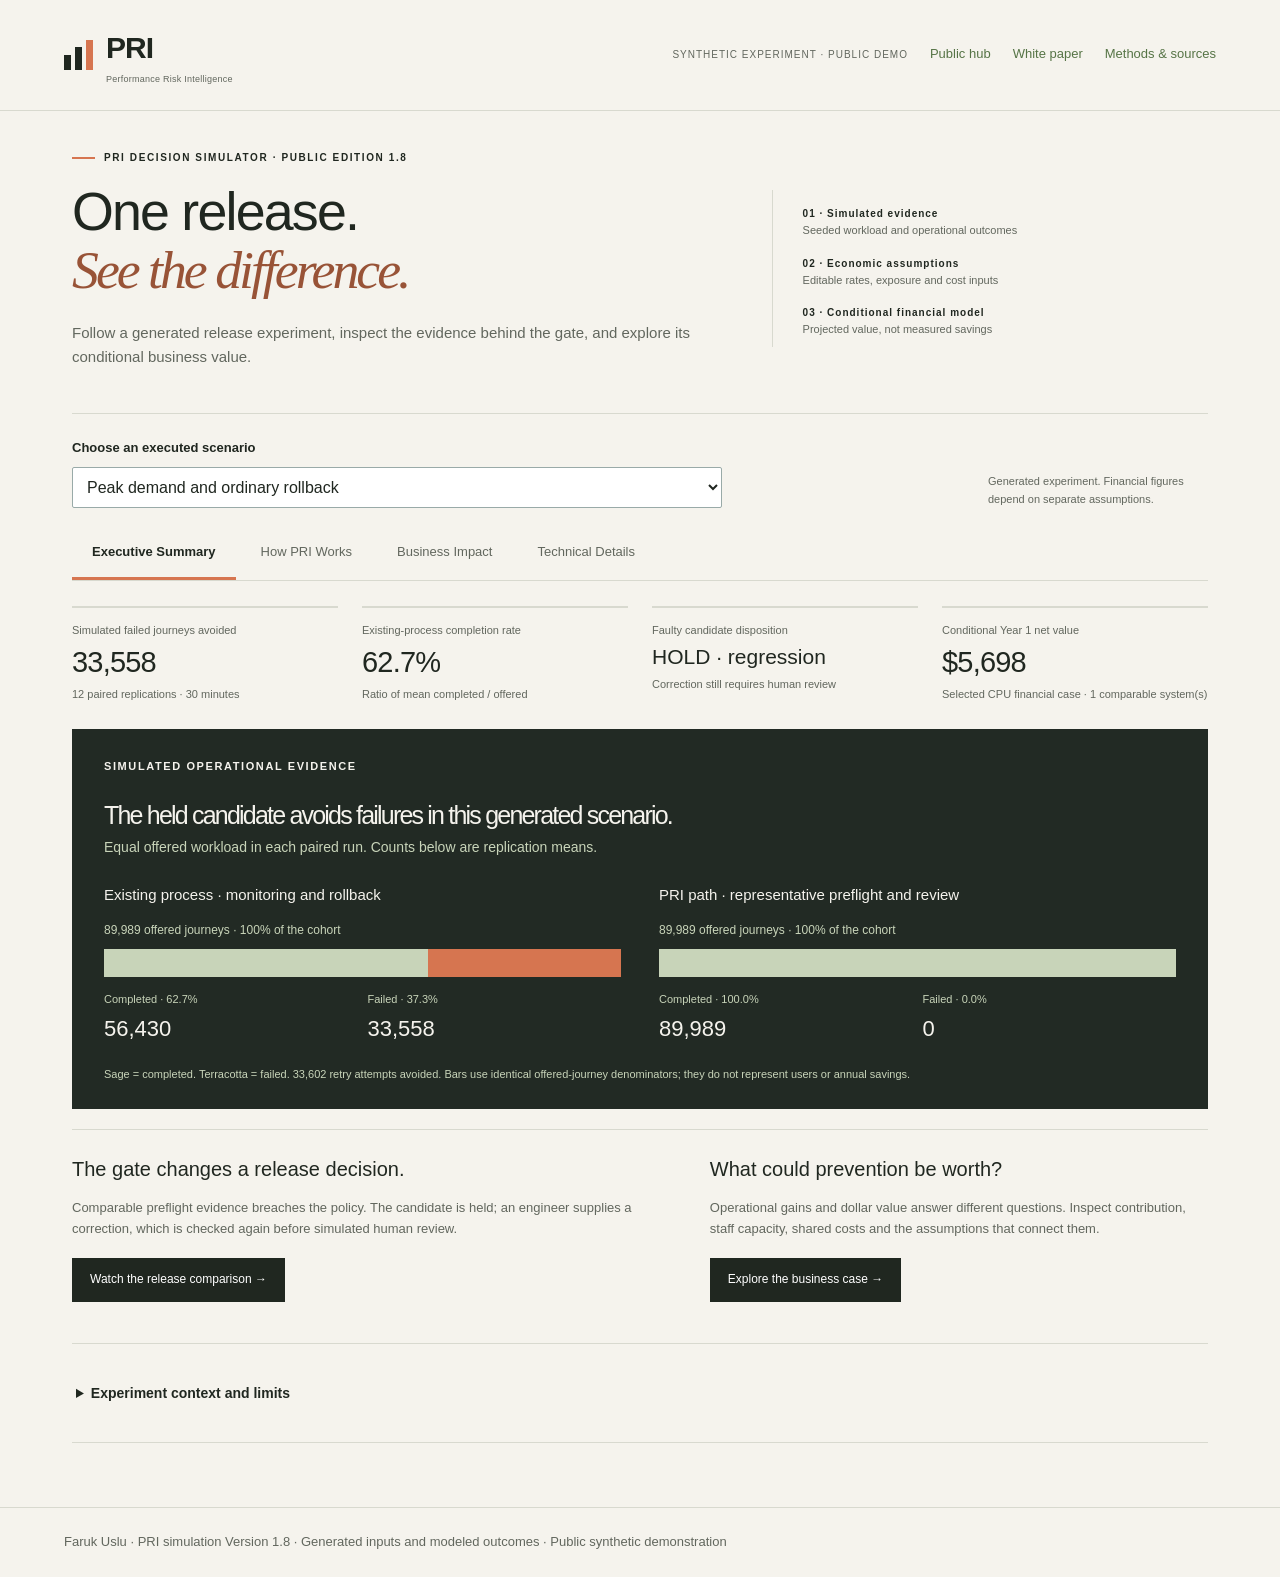
==== resources/simulation/index.html @ 75f18915 "Publish interactive PRI simulation and animated architecture walkthrough Add the reviewed four-tab s" ====
<!doctype html>
<html lang="en"><head><meta charset="utf-8"><meta name="viewport" content="width=device-width,initial-scale=1"><title>PRI release safety simulation</title><link rel="stylesheet" href="assets/pri-site.css"><meta name="description" content="A reproducible queue, release, retry and PRI-control simulation with transparent operational results and conditional scaling."><style>
:root{--teal:#567446;--rust:#985337;--soft:#e4e8dd}*{box-sizing:border-box}body{margin:0;background:var(--paper);color:var(--ink);font:16px/1.6 Arial,sans-serif}header{max-width:1320px;margin:auto;padding:24px 5%;display:flex;justify-content:space-between;gap:20px;flex-wrap:wrap;border-bottom:1px solid var(--line)}a{color:var(--teal);text-underline-offset:4px}nav{display:flex;gap:24px;flex-wrap:wrap}main{max-width:1200px;margin:auto;padding:48px 32px 64px}h1{font-size:clamp(35px,5vw,60px);line-height:1.08;letter-spacing:-1.8px;max-width:850px;margin:0 0 22px}h2{font-size:29px;line-height:1.2;margin:48px 0 18px}h3{font-size:20px;margin:26px 0 12px}p{max-width:950px;margin:0 0 18px}.eyebrow{text-transform:uppercase;font-size:11px;letter-spacing:1.6px;font-weight:bold}.intro{font-size:18px;max-width:890px}.note{font-size:14px;color:var(--muted)}.scope{border-top:1px solid var(--line);border-bottom:1px solid var(--line);padding:15px 0;margin:28px 0}.metrics{display:grid;grid-template-columns:repeat(3,1fr);gap:24px;margin:28px 0}.stat{border-top:3px solid var(--teal);padding:16px 0}.stat .value{font-size:32px;font-weight:bold;letter-spacing:-.8px}.stat small{display:block;color:var(--muted);font-size:13px}.controls{display:flex;gap:22px;align-items:end;flex-wrap:wrap;margin:22px 0}.controls label{display:block;font-size:13px;font-weight:bold;flex:1;min-width:180px}input,select,button{font:inherit;max-width:100%}input[type=number],select{display:block;margin-top:7px;width:100%;padding:10px;border:1px solid #99aaa8;background:white;color:var(--ink);border-radius:2px}input[type=range]{width:100%;accent-color:var(--teal)}button{padding:11px 18px;background:var(--ink);color:white;border:0;cursor:pointer;min-height:44px}button:focus-visible,a:focus-visible,input:focus-visible,select:focus-visible{outline:3px solid #d67550;outline-offset:4px}.replay{display:grid;grid-template-columns:auto 1fr auto;gap:20px;align-items:center;margin:22px 0}.clock{font-variant-numeric:tabular-nums;font-weight:bold}.flow{display:grid;grid-template-columns:repeat(4,1fr);gap:14px;margin:24px 0}.node{border-top:1px solid var(--line);padding:12px 0}.node strong{display:block}.node span{font-size:13px;color:var(--muted)}.status{min-height:60px;background:var(--soft);padding:16px 20px;margin-bottom:22px}.status strong{display:block}.chart{width:100%;height:auto;display:block}svg text{font:12px Arial,sans-serif;fill:var(--ink)}.legend{display:flex;gap:26px;flex-wrap:wrap;font-size:13px}.legend span:before{content:'';display:inline-block;width:20px;height:3px;background:var(--rust);vertical-align:middle;margin-right:8px}.legend span:last-child:before{background:var(--teal)}.table-scroll{overflow-x:auto}table{border-collapse:collapse;width:100%;font-size:14px;margin:18px 0 24px}th,td{text-align:left;padding:13px 12px;border-bottom:1px solid var(--line)}th{background:var(--ink);color:white}td.num{text-align:right;font-variant-numeric:tabular-nums}tbody tr:nth-child(even){background:#ebeee8}.negative{color:var(--rust)}.positive{color:var(--teal)}details{border-top:1px solid var(--line);padding:18px 0;margin-top:18px}summary{cursor:pointer;font-weight:bold}.formula{font:14px/1.8 monospace;overflow-wrap:anywhere}.downloads{display:flex;gap:24px;flex-wrap:wrap;border-top:1px solid var(--line);padding-top:24px;margin-top:36px}footer{padding:24px 5%;border-top:1px solid var(--line);font-size:13px;color:var(--muted)}.error{color:var(--rust);font-weight:bold}@media(max-width:680px){main{padding:32px 20px}.metrics{grid-template-columns:1fr;gap:4px}.stat{padding:12px 0}.stat .value{font-size:29px}.flow{grid-template-columns:1fr 1fr}.replay{gap:10px}h2{font-size:25px}.controls{gap:14px}.table-scroll table{min-width:640px}header{padding:20px}nav{gap:14px;font-size:14px}}@media(prefers-reduced-motion:reduce){*{scroll-behavior:auto!important}}@media print{button,input,select,.replay{display:none}body{background:white}main{padding:0}.table-scroll{overflow:visible}h2,h3{break-after:avoid}table{font-size:10pt}}

h1{font-weight:500}h1 em{font-family:Georgia,'Times New Roman',serif;color:#985337;font-weight:400}h2,h3{font-weight:500}button{background:var(--ink)}header nav{display:flex;gap:24px;flex-wrap:wrap}header nav a{font-size:13px}.case-picker{max-width:650px;margin:25px 0}.case-picker label{font-size:13px;font-weight:bold}.review-fields{display:grid;grid-template-columns:1fr 1fr;gap:16px}.review-fields label{font-size:13px}.review-fields textarea{display:block;width:100%;font:inherit;min-height:95px;border:1px solid var(--line);margin-top:7px;padding:10px}.review-fields .wide{grid-column:1/-1}.proposals{display:grid;grid-template-columns:1fr 1fr;gap:12px;margin:20px 0}.proposals label{font-size:14px;display:flex;gap:10px;align-items:start}.proposals input{margin-top:5px}.impact-finale{background:var(--dark);color:var(--paper);padding:26px 30px;margin:30px 0}.impact-finale h3{color:var(--paper);font-size:24px}.impact-parts{display:grid;grid-template-columns:1fr 1fr 1fr;gap:22px}.impact-parts strong{display:block;font-size:29px;line-height:1.3;font-weight:500}.impact-finale .note{color:var(--paper);opacity:.8}.actions{display:flex;gap:16px;flex-wrap:wrap;margin:20px 0}.review-log{padding-left:24px}.review-log li{margin-bottom:15px;overflow-wrap:anywhere}#review-message{min-height:26px}.guided{color:var(--muted);font-size:12px;letter-spacing:.4px;margin:20px 0}@media(max-width:680px){.review-fields,.proposals,.impact-parts{grid-template-columns:1fr}.impact-finale{padding:22px 18px}header nav{display:flex!important;position:static!important;width:100%;padding:0!important}.review-fields .wide{grid-column:auto}}

.pipeline-section{margin:36px 0;border-top:1px solid var(--line);padding-top:12px}.pipeline-actions{display:flex;align-items:center;gap:18px;flex-wrap:wrap;margin:20px 0}.story-tabs{display:flex;gap:8px;flex-wrap:wrap;margin:18px 0}.story-tabs button{background:transparent;color:var(--ink);border-bottom:2px solid var(--line);padding:10px 12px;font-size:13px;min-height:44px}.story-tabs button[aria-pressed=true]{border-color:var(--accent);font-weight:bold}.story-figure{width:100%;display:block}.story-copy{min-height:88px;max-width:900px}.story-copy strong{display:block;font-size:20px;margin-bottom:7px}.scene-layout{display:grid;grid-template-columns:1fr 1fr;gap:30px}.history-pills{display:flex;gap:8px;flex-wrap:wrap;margin:14px 0}.history-pills button{background:transparent;border:1px solid var(--line);color:var(--ink);font-size:13px;padding:8px 12px}.history-pills button[aria-pressed=true]{border-color:var(--accent)}.history-detail{min-height:48px;font-size:14px}.history-stats{font-size:22px;margin:16px 0}.history-note{font-size:13px;color:var(--muted)}.chart-pair{display:grid;grid-template-columns:1fr 1fr;gap:28px}.chart-pair h3{margin-top:12px}.history-illustration{width:100%;height:auto}.guided-heading{font-size:13px;text-transform:uppercase;letter-spacing:1px}@media(max-width:750px){.scene-layout,.chart-pair{grid-template-columns:1fr}.story-copy{min-height:130px}.story-tabs{gap:4px}.story-tabs button{padding:9px 10px}.history-stats{font-size:20px}}

/* Editorial executive shell. Uses the unchanged PRI site tokens. */
[hidden]{display:none!important}.executive-shell{max-width:1280px;margin:auto}header{align-items:center}header nav{gap:22px}.review-status{font-size:10px;letter-spacing:1px;text-transform:uppercase;color:var(--muted)}main{padding-top:38px}.exec-hero{display:grid;grid-template-columns:1.5fr 1fr;gap:45px;padding-bottom:25px}.exec-hero h1{font-size:clamp(34px,4.2vw,58px);letter-spacing:-1.8px;line-height:1.08;max-width:780px}.exec-hero p{font-size:15px;color:var(--muted);max-width:680px}.exec-hero .eyebrow{font-size:10px;color:var(--ink);margin-bottom:16px}.provenance-key{border-left:1px solid var(--line);padding:8px 0 0 30px;align-self:center}.provenance-key span{display:block;font-size:11px;padding:8px 0;color:var(--muted)}.provenance-key strong{font-size:10px;color:var(--ink);display:block;letter-spacing:1px}.workspace-toolbar{display:flex;align-items:end;justify-content:space-between;gap:25px;border-top:1px solid var(--line);padding:20px 0}.workspace-toolbar .case-picker{margin:0;max-width:650px;flex:1}.workspace-toolbar #case-note{display:none}.workspace-toolbar>p{font-size:11px;color:var(--muted);max-width:220px;margin:0}.workspace-tabs{display:flex;gap:5px;border-bottom:1px solid var(--line);margin-bottom:25px}.workspace-tabs button{background:transparent;color:var(--muted);padding:14px 20px;border-bottom:3px solid transparent;font-size:13px}.workspace-tabs button[aria-selected=true]{color:var(--ink);border-color:var(--accent);font-weight:bold}.tab-panel>h2:first-child{margin-top:25px}.exec-kpis{display:grid;grid-template-columns:repeat(4,1fr);gap:24px;margin:15px 0 26px}.exec-kpis article{border-top:2px solid var(--line);padding-top:14px}.exec-kpis small{display:block;font-size:11px;line-height:1.5;color:var(--muted)}.exec-kpis strong{display:block;font-size:29px;letter-spacing:-.8px;line-height:1.25;margin:6px 0;font-weight:500}.exec-kpis #exec-gate{font-size:21px;letter-spacing:0}.outcome-stage{background:var(--dark);padding:28px 32px 26px;color:var(--paper);margin:20px 0}.outcome-stage h2{color:var(--paper);font-size:25px;margin:0 0 6px}.outcome-stage .note{color:#c8d4b9}.outcome-lanes{display:grid;grid-template-columns:1fr 1fr;gap:38px;margin:24px 0 15px}.outcome-lane h3{font-size:15px;color:var(--paper);margin:0 0 14px}.outcome-denominator{font-size:12px;color:#c8d4b9;margin-bottom:9px}.outcome-stack{display:flex;height:28px;width:100%;background:#3d493e}.outcome-stack .complete{background:var(--green)}.outcome-stack .fail{background:var(--accent)}.outcome-lane dl{display:grid;grid-template-columns:1fr 1fr;gap:10px;margin:14px 0 0}.outcome-lane dt{font-size:11px;color:#c8d4b9}.outcome-lane dd{margin:3px 0;font-size:22px}.outcome-caption{font-size:11px;color:#c8d4b9!important;margin-bottom:0}.overview-foot{display:grid;grid-template-columns:1.2fr 1fr;gap:40px;border-top:1px solid var(--line);padding:23px 0}.overview-foot p{font-size:13px;color:var(--muted)}.overview-foot h3{font-size:20px;margin-top:0}.overview-foot button{font-size:12px}.disclosure-tag{display:inline-block;font-size:9px;text-transform:uppercase;letter-spacing:1px;color:var(--muted);margin:5px 0 12px}.engineering-intro{border-bottom:1px solid var(--line);padding-bottom:20px}.executive-figure{width:100%;height:auto;display:block}.figure-wrap{margin:22px 0;border-top:1px solid var(--line);padding-top:18px}.figure-wrap h3{margin-top:0}.figure-wrap svg text{font-family:Arial,sans-serif;fill:var(--ink)}.data-legend{font-size:12px;color:var(--muted);margin:8px 0 20px}.finance-toolbar{display:grid;grid-template-columns:1.2fr 1fr;gap:25px;max-width:900px;margin:24px 0}.finance-toolbar label{font-size:12px;font-weight:bold}.finance-total{display:grid;grid-template-columns:1fr 1fr 1fr;gap:25px;margin:22px 0}.finance-total article{border-top:2px solid var(--line);padding-top:12px}.finance-total small{display:block;font-size:12px;color:var(--muted)}.finance-total strong{font-size:30px;display:block;font-weight:500;margin:7px 0}.finance-charts{display:grid;grid-template-columns:1fr 1fr;gap:35px}.finance-table{font-size:12px}.finance-table th,.finance-table td{padding:10px}.driver-strip{display:flex;gap:10px;flex-wrap:wrap;margin:18px 0 24px}.driver-strip span{font-size:11px;border:1px solid var(--line);padding:9px 12px}.local-tools{display:flex;gap:12px;flex-wrap:wrap;margin-top:20px}.local-tools button{font-size:12px}.method-drawer{margin:35px 0}.method-drawer>div{max-width:none;padding:0}.tab-panel details>div{max-width:none}.tab-panel>section{margin-top:32px}.tab-panel section>h2{font-size:26px}.lineage-strip{display:grid;grid-template-columns:repeat(4,1fr);gap:14px;margin:22px 0}.lineage-strip div{border-top:2px solid var(--line);padding-top:12px;font-size:13px}.lineage-strip small{display:block;font-size:11px;color:var(--muted);margin-top:7px}.finance-unavailable{color:var(--rust)}.latent-metrics{display:grid;grid-template-columns:repeat(2,1fr);gap:25px}.latent-metrics article{border-top:1px solid var(--line);padding:15px 0}.latent-metrics h4{font-size:13px;font-weight:500;margin-bottom:10px}.latent-metrics p{font-size:12px;margin:0;color:var(--muted)}.unit-label{font-size:10px;color:var(--muted)}.skip:focus{top:12px}.tab-panel{outline:none}.tab-panel svg{overflow:visible}
@media(max-width:760px){.exec-hero{grid-template-columns:1fr;gap:10px}.provenance-key{display:none}.workspace-toolbar{flex-direction:column;align-items:stretch}.workspace-toolbar>p{max-width:none}.exec-kpis{grid-template-columns:1fr 1fr;gap:20px}.outcome-lanes,.overview-foot,.finance-charts{grid-template-columns:1fr}.outcome-stage{padding:23px 20px}.finance-toolbar{grid-template-columns:1fr;gap:12px}.workspace-tabs{gap:0}.workspace-tabs button{flex:1;padding:12px 6px;font-size:12px}.lineage-strip{grid-template-columns:1fr 1fr}.finance-total{gap:12px}.finance-total strong{font-size:23px}.finance-total small{font-size:11px}.latent-metrics{grid-template-columns:1fr}.finance-total article{min-width:0}.exec-hero h1{font-size:38px}.review-status{font-size:9px}header nav{display:flex!important;width:auto!important}.finance-table{min-width:500px}}
@media(max-width:380px){.exec-hero h1{font-size:33px}.finance-total{grid-template-columns:1fr}.finance-total article{display:flex;justify-content:space-between;gap:20px}.finance-total strong{margin:0}.exec-kpis strong{font-size:26px}}
@media print{header,.workspace-tabs,.workspace-toolbar,.local-tools,.tab-panel:not(.print-target),.exec-hero{display:none!important}.tab-panel.print-target{display:block!important}.finance-charts{grid-template-columns:1fr 1fr}.figure-wrap,.finance-total{break-inside:avoid}.print-target>details{display:none!important}.outcome-stage{color:var(--ink);background:#eef0e8}.outcome-stage h2,.outcome-lane h3,.outcome-lane dt,.outcome-caption{color:var(--ink)!important}.outcome-denominator{color:var(--ink)}}

header .brand{color:var(--ink)}header .brand-caption{color:var(--muted)}.figure-scroll{max-width:100%;overflow-x:auto;padding:8px 0}.figure-scroll:focus-visible{outline:2px solid var(--accent)}#print-review{display:none}section[role=tabpanel]{outline:none}@media(max-width:760px){header .review-status{display:none}.figure-scroll svg{min-width:var(--chart-min)}header nav{gap:0!important}.exec-hero{padding-bottom:8px}}@media print{body>header,body>main,body>footer,body>.skip{display:none!important}#print-review{display:block!important;padding:20px 30px;font-size:11px}#print-review h2{font-size:24px;margin-top:15px}#print-review h3{font-size:17px;margin-top:18px}#print-review p{font-size:11px;line-height:1.5;margin-bottom:12px}#print-review table{font-size:10px}#print-review th,#print-review td{padding:7px}#print-review .table-scroll{overflow:visible}#print-review .table-scroll table{min-width:0}}
.finance-charts>div,.finance-toolbar>label,.tab-panel,.figure-wrap{min-width:0}.figure-scroll{width:100%}

.technical-commands{background:#e4e8dd;padding:20px;overflow-x:auto;font:13px/1.8 monospace;max-width:100%}#panel-technical{min-width:0}#panel-technical>h2{margin-top:25px}@media(max-width:540px){.workspace-tabs{display:grid;grid-template-columns:repeat(2,minmax(0,1fr));gap:0}.workspace-tabs button{text-align:left;min-width:0;padding:12px 10px}}

.architecture-scroll{overflow-x:auto;max-width:100%;border-top:1px solid var(--line);border-bottom:1px solid var(--line);margin:22px 0}.architecture-scroll svg{display:block;width:100%;min-width:980px}.architecture-legend{display:flex;gap:12px;flex-wrap:wrap;margin:20px 0}.architecture-legend span{font-size:11px;border:1px solid var(--line);padding:8px 10px}.architecture-detail{padding:22px;background:#e4e8dd;min-height:180px}.architecture-detail h4{font-size:21px;font-weight:500;margin:5px 0 10px}.architecture-detail p{font-size:14px}.architecture-detail .eyebrow{font-size:10px;margin-bottom:10px}.architecture-components{display:grid;grid-template-columns:1fr 1fr;gap:10px;padding:15px 0}.architecture-components button{text-align:left;background:transparent;color:var(--ink);border:1px solid var(--line);font-size:12px;padding:12px}.architecture-components button[aria-pressed=true]{border-color:var(--accent)}@media(max-width:650px){.architecture-components{grid-template-columns:1fr}.architecture-detail{min-height:0;padding:18px}}

.architecture-player{border-top:1px solid var(--line);padding:20px 0}.architecture-play-buttons{display:flex;gap:10px;flex-wrap:wrap;margin-bottom:20px}.architecture-play-buttons button{font-size:12px}.architecture-play-buttons button:not(:first-child){background:transparent;color:var(--ink);border:1px solid var(--line)}.architecture-player label{display:block;font-size:12px}.architecture-walk-caption{background:var(--dark);color:var(--paper);padding:18px 22px;margin:18px 0;min-height:125px}.architecture-walk-caption h4{font-size:21px;font-weight:500;margin:0 0 9px}.architecture-walk-caption p{font-size:14px;margin:0;color:var(--paper)}.architecture-walk-caption small{font-size:10px;letter-spacing:1px;display:block;margin-bottom:8px;color:var(--green)}#architecture-map .arch-walk-visited rect{stroke:#567446;stroke-width:2}#architecture-map .arch-walk-active rect{stroke:#985337;stroke-width:4}#architecture-map .arch-edge.arch-walk-edge{stroke:#985337;stroke-width:3}#architecture-map .arch-walk-packet{fill:#985337;stroke:#f5f3ed;stroke-width:2;pointer-events:none}.architecture-play-buttons button:disabled{opacity:.45;cursor:default}@media(max-width:650px){.architecture-walk-caption{min-height:0;padding:18px}.architecture-play-buttons{gap:8px}.architecture-play-buttons button{padding:10px 12px}}

</style></head><body>
<header><a class="brand" href="../../index.html"><span class="brand-mark" aria-hidden="true"><i></i><i></i><i></i></span><span>PRI<span class="brand-caption">Performance Risk Intelligence</span></span></a><nav aria-label="Document navigation"><a href="#experiments">New experiments</a><a href="#mixed-portfolio">Mixed portfolio</a><a href="#gpu">AI/GPU</a><a href="#company">Uniform company</a><a href="#pipeline">CI/CD story</a><a href="#incident-memory">Incident memory</a><a href="#episode">Episode</a><a href="#results">Results</a><a href="#scaling">Scaling</a><a href="Report.md">Full report</a></nav></header>
<main><p class="eyebrow">Release safety experiment · Version 1.4 · October 18 2026</p><h1>Catch the regression.<br><em>Count the whole cost.</em></h1><p class="intro">A fictional digital service faces a traffic peak and a faulty release. Follow how PRI's preflight evidence, release hold, correction and approval change the outcome.</p><div class="scope"><strong>Executed model, generated world.</strong> This is a discrete-event simulation, not a live application benchmark. All service inputs are invented. Nationwide figures are conditional scenarios, not measured U.S. savings.</div>
<p class="guided">01 Benchmark → 02 Incident → 03 Assess → 04 Prevent → 05 Measure</p>
<div class="actions"><a class="button button-dark" href="#experiments">Explore the new experiments</a><a class="button button-dark" href="#pipeline">Watch PRI work <span aria-hidden="true">↓</span></a><a class="text-link" href="#results">Inspect the results</a></div><section id="episode"><h2>One CPU workflow and one release</h2><div class="case-picker"><label for="case">Choose an executed scenario</label><select id="case"><option value="moderate">Moderate · 20% extra work</option><option value="portfolio_commercial_a">Portfolio · Commercial A</option><option value="portfolio_portal_b">Portfolio · Portal B</option><option value="portfolio_backoffice_c">Portfolio · Back-office C</option><option value="portfolio_commercial_d">Portfolio · Stronger controls D</option><option value="portfolio_miss_e">Portfolio · Missed fixture E</option><option value="primary" selected>Peak demand and ordinary rollback</option><option value="fast_rollback_and_retry_budget">Stronger existing controls</option><option value="lower_demand">Lower demand</option><option value="unrepresentative_preflight">Unrepresentative preflight</option><option value="missing_preflight_records">Missing preflight records</option><option value="slow_incident_rollback">Slower rollback</option></select><p id="case-note" class="note"></p></div><div class="flow"><div class="node"><strong>1 · Request</strong><span id="traffic-definition">40 requests/s, rising to 70 at peak</span></div><div class="node"><strong>2 · Work queue</strong><span>Eight workers; 85 ms mean CPU work</span></div><div class="node"><strong>3 · Faulty change</strong><span>Increases per-request work</span></div><div class="node"><strong>4 · User result</strong><span>Completion, timeout or bounded retry</span></div></div>
<p>The comparator already has monitoring and rollback. PRI adds a representative loaded preflight: hold the faulty artifact, retain baseline, then review the corrected artifact. The engineer restores baseline work; PRI does not repair code automatically.</p>
<div class="replay"><button id="play" type="button">Play episode</button><label for="time" class="note">Replay time <input id="time" type="range" min="0" max="30" step="1" value="30"></label><span class="clock" id="clock">00:00</span></div>
<div class="status" id="stage" aria-live="polite"></div>
<div class="legend"><span>Existing process</span><span>PRI release workflow</span></div>
<svg id="timeline" class="chart" viewBox="0 0 1000 310" role="img" aria-label="Failure percentage by minute in the representative seeded simulation"></svg>
<p class="note">Replay of saved seed 20261018. Failure percentages use final outcomes of each arrival-minute cohort. The selected scenario determines alert and rollback timing; the replay describes that modeled episode.</p>
</section>

<section class="pipeline-section" id="pipeline"><h2>See the release decision happen</h2><p>A guided view of the proposed CI/CD integration. Evidence packets move through two processes; their movement illustrates the story, not individual requests or live pipeline activity.</p>
<div class="pipeline-actions"><button id="story-play" type="button">Play guided story</button><span class="note" id="story-step-label">Step 1 of 6</span></div><div class="story-tabs" role="group" aria-label="Guided story steps"><button type="button" data-story="0" aria-pressed="true">1 · Change</button><button type="button" data-story="1" aria-pressed="false">2 · Benchmark</button><button type="button" data-story="2" aria-pressed="false">3 · History</button><button type="button" data-story="3" aria-pressed="false">4 · Gate</button><button type="button" data-story="4" aria-pressed="false">5 · Review</button><button type="button" data-story="5" aria-pressed="false">6 · Results</button></div>
<svg id="pipeline-scene" class="story-figure" role="img" aria-label="Two process lanes show an existing release process and the proposed PRI integration"></svg><div class="story-copy" id="story-copy" aria-live="polite"></div><p class="note">The engine executes the gate and artifact/expiry checks. The depicted build system, history interface and reviewer are illustrative integration concepts. No real CI/CD service is connected.</p></section>
<section id="incident-memory"><h2>How incident history becomes useful</h2><div class="scene-layout"><div><p>Count unique relevant incidents, not ticket volume. This fictional history illustrates explicit matching and deduplication before an engineer links a preventive test.</p><div class="history-pills" id="history-pills" role="group" aria-label="Inspect fictional incident reports"></div><div id="history-detail" class="history-detail" aria-live="polite"></div><button id="history-play" type="button">Trace the incident count</button></div><div><svg id="history-scene" class="history-illustration" role="img" aria-label="Eight fictional reports are filtered and deduplicated to two relevant incidents"></svg><div class="history-stats"><strong id="history-counter">8 reports → 7 incidents → 2 relevant</strong></div><p class="history-note">The illustrated exposure is 48 releases observed over 12 months. Two linked incidents are context, not a calibrated release-failure probability. These fictional history counts do not feed the executed gate, financial calculator or national extrapolation.</p></div></div><details><summary>Inspect the history matching rules</summary><p>Require the same journey, compatible environment, a confirmed mechanism in the selected risk family, and an event inside the 365-day lookback ending October 18, 2026. Deduplicate on incident ID. An unconfirmed cause remains an investigation record. Match two unique incidents to the load-amplification risk and retain a benchmark fixture; proposing that link does not prove control effectiveness.</p><div class="table-scroll"><table><thead><tr><th>Report</th><th>Incident</th><th>Why counted or excluded</th></tr></thead><tbody id="history-table"></tbody></table></div></details></section>
<section id="results"><h2>What improved and what cost more</h2><p id="replication-note"></p><div class="metrics"><div class="stat"><small>Failed journeys avoided per episode</small><div class="value" id="avoid"></div><small id="avoid-ci"></small></div><div class="stat"><small>Less production CPU work</small><div class="value" id="prod-cpu"></div><small>Includes work on failed and late requests</small></div><div class="stat"><small id="net-cpu-label">Extra total CPU work after PRI testing</small><div class="value negative" id="net-cpu"></div><small>All three preflights and analysis included</small></div></div>
<div class="chart-pair"><div><h3>Usable completions versus failures</h3><svg id="completion-chart" class="chart" role="img" aria-label="Successful and failed journeys for each process"></svg></div><div><h3>The full compute tradeoff</h3><svg id="cpu-chart" class="chart" role="img" aria-label="Production work, testing overhead and combined PRI work in modeled CPU seconds"></svg></div></div><div class="table-scroll"><table><thead><tr><th>Operational measure</th><th>Existing process</th><th>PRI production</th></tr></thead><tbody id="operational"></tbody></table></div>
<p id="survivor-note"><strong>Successful-only latency can conceal failures.</strong> The overloaded comparator loses many slow requests to timeouts. Its successful-only p95 therefore looks slightly better. Read completion, failures and all-outcome time together.</p><p class="note">The corrected candidate restores baseline work; it does not outperform baseline. CPU time is a modeled resource quantity. Fixed provisioned fleet capacity has no demonstrated bill reduction, and no energy or emissions saving is inferred.</p>
<details><summary>See the gate, approval and recurrence evidence</summary><div id="gate-evidence"></div><p><a href="results/governance.json">Inspect the simulated governance record</a>. The same adverse test is retained as a recurrence control. Held assessments cannot be approved. Changed or expired artifact approvals are refused. These controls run inside the simulation with a fictional reviewer; production identity integration is not implemented here.</p><p>The gate is a transparent per-run rule, not an ML predictor. An equivalent existing preflight could also prevent this defect. No superiority over mature SRE practice or general detection accuracy is established.</p></details>
</section>
<section id="governance"><h2>From an incident to a maintained control</h2><p>This fictional incident record explains why the check exists. A proposed action is separate from a control executed in the model and from effectiveness in a real organization.</p>
<div class="table-scroll"><table><thead><tr><th>Record</th><th>State and evidence</th></tr></thead><tbody><tr><td>SIM-INC-001 · duplicate transformation</td><td>Generated historical context. Peak-load congestion and retries are the hypothesized mechanism; this is not a customer incident.</td></tr><tr><td>PERF-DUPLICATED-WORK · linked risk</td><td>Fictional service owner. Affected journey: submission to usable result. Consequence: retries, failed completion and extra work.</td></tr><tr><td>PRI-PREFLIGHT-1 · preventive control</td><td>Executed inside the model: check comparable evidence and material regressions before release.</td></tr><tr><td>PRI-RECURRENCE-1 · retained test</td><td>The same adverse fixture is rerun across seeds. Real operational effectiveness remains unestablished.</td></tr></tbody></table></div>
<details><summary>Propose follow-up controls and record a mock review</summary><div class="proposals"><label><input class="proposal" type="checkbox" value="Representative peak-load fixture">Representative peak-load fixture</label><label><input class="proposal" type="checkbox" value="Bounded retries and rollback recovery">Bounded retries and rollback recovery</label><label><input class="proposal" type="checkbox" value="Artifact-bound review and expiry">Artifact-bound review and expiry</label><label><input class="proposal" type="checkbox" value="Resource and maintenance review">Resource and maintenance review</label></div><p id="proposal-count" class="note">0 proposed controls selected. Selections do not change technical results or economic benefits.</p>
<form id="review-form"><div class="review-fields"><label>Fictional reviewer role<input id="reviewer" type="text" maxlength="100" value="Demo release owner" required></label><label>Mock disposition<select id="review-choice"><option>Hold for validation</option><option>Request mitigation</option><option>Propose scoped exception</option></select></label><label class="wide">Rationale<textarea id="review-reason" minlength="10" maxlength="1000" required></textarea></label></div><div class="actions"><button type="submit">Record mock review</button><button id="clear-reviews" type="button">Clear review session</button></div></form><p id="review-message" class="note" aria-live="polite"></p><ol id="review-log" class="review-log"></ol><p class="note">Session-only records with the actual browser timestamp. No release is authorized. Proposing an exception does not override the simulated gate or create production authority.</p></details></section>
<section id="boundaries"><h2>Where the result changes</h2><div class="table-scroll"><table><thead><tr><th>Sensitivity case</th><th>Failed journeys avoided</th><th>Net CPU seconds saved</th><th>Faulty candidate</th></tr></thead><tbody id="sensitivity"></tbody></table></div><p class="note">Four replications per sensitivity. Negative CPU saving means more work. An unrepresentative test misses the defect and produces no production gain. Fast rollback paired with a retry budget is a stronger comparator. These are selected boundaries, not a representative sample of real defects.</p></section>
<section id="experiments"><p class="eyebrow">Three new executed experiments · eight paired replications each</p><h2>Challenge the severe case</h2><p>The original example tests a severe release failure. These additions test a moderate regression, independently configured company workflows, and an AI-style batch-efficiency opportunity. Each has its own results and cost basis; their dollar totals must not be added together.</p>
<h3>1 · A moderate regression: 20% more CPU work</h3><p>The same CPU engine now tests a 20% work increase instead of doubling. PRI's gate and the existing monitored rollback are unchanged. A smaller work change can still amplify queueing latency; it does not automatically create lost transactions.</p><div class="table-scroll"><table><thead><tr><th>Outcome or value</th><th>Result</th></tr></thead><tbody id="moderate-outcomes"></tbody></table></div><details><summary>Moderate-case annual savings and costs</summary><p>Uses the original single-system six-episode / 50% transfer annual assumptions. No financial credit is granted for latency alone.</p><div class="table-scroll"><table><thead><tr><th>Item</th><th>Annual value</th></tr></thead><tbody id="moderate-costs"></tbody></table></div></details><p><a href="#episode" id="inspect-moderate">Replay this moderate CPU case</a></p>
<h3 id="mixed-portfolio">2 · A mixed company portfolio</h3><p>Ten workflows span five groups with different demand, work increases, business consequences and existing controls. Five workflows go live in Month 4 and five in Month 7. Customer populations do not overlap. Unlike the earlier uniform company illustration, modest, lower-load and missed-defect cases can contribute costs without prevented-failure benefits.</p><label>Portfolio period<select id="portfolio-period"><option value="first_year">Year 1 · staged rollout</option><option value="steady_state">Full deployment · annual</option></select></label><div class="metrics"><div class="stat"><small>Gross conditional economic benefit</small><div class="value" id="portfolio-gross"></div></div><div class="stat"><small>Total modeled cost</small><div class="value" id="portfolio-cost"></div></div><div class="stat"><small>Net economic value</small><div class="value" id="portfolio-net"></div></div></div><p id="portfolio-note" class="note"></p>
<div class="table-scroll"><table><thead><tr><th>Workflow group</th><th>Count</th><th>Normal / peak RPS</th><th>Extra work</th><th>Failed journeys avoided/episode</th><th>Gross period benefit</th></tr></thead><tbody id="portfolio-groups"></tbody></table></div><div class="table-scroll"><table><thead><tr><th>Value or shared cost</th><th>Selected period</th></tr></thead><tbody id="portfolio-breakdown"></tbody></table></div><details><summary>Inspect the group-specific business assumptions</summary><div class="table-scroll"><table><thead><tr><th>Group</th><th>Episodes/year</th><th>Months active in Year 1</th><th>Transaction eligible</th><th>Irrecoverable among eligible</th><th>Contribution</th><th>Support fraction</th><th>Separate recovery</th></tr></thead><tbody id="portfolio-assumptions"></tbody></table></div><p>50% benefit transfer for each group. BLS-derived $91 engineering and $29.30 operations hourly proxies. Full shared setup, review, maintenance, platform and assurance costs are included once. These transaction rates and budget allowances are assumptions, not sourced customer performance. The global CPU selector can replay each portfolio group's technical case; it does not redefine this saved mixed portfolio.</p></details>
<h3 id="gpu">3 · AI/GPU batch efficiency</h3><p>A separate finite scheduler processes one million synthetic jobs on 32 one-GPU workers. An engineer proposes changing batch size from four to eight. PRI compares current, candidate and revalidation evidence, then consumes an artifact-bound simulated review decision. No real GPU inference or model-quality benchmark is run.</p><p class="note">This is a bulk job queue, not token-streaming chat. Runtime follows an explicit assumed batch curve: 0.2 + 2 × batch size^0.8 × mean work weight seconds. It is not an NVIDIA-measured A10G throughput figure. Memory fit and real output quality need validation.</p>
<div class="controls"><label>GPU billing mode<select id="gpu-billing"><option value="stop_after_job">Stop instances after the batch</option><option value="fixed_fleet">Keep the fleet allocated</option></select></label><label>Instance rate ($/hour)<input id="gpu-rate" type="number" value="1.006" min="0" step="0.001"></label><label>Job batches per year<input id="gpu-runs" type="number" value="250" min="0" max="365"></label><label>Transfer of modeled improvement (%)<input id="gpu-transfer" type="number" value="50" min="0" max="100"></label></div><p id="gpu-error" class="error" role="alert"></p><p id="gpu-billing-note" class="note"></p>
<div class="metrics"><div class="stat"><small>Gross annual conditional compute reduction</small><div class="value" id="gpu-gross"></div></div><div class="stat"><small>First-year net economic value</small><div class="value" id="gpu-first"></div></div><div class="stat"><small>Ongoing annual net value</small><div class="value" id="gpu-ongoing"></div></div></div>
<div class="replay"><button type="button" id="gpu-play">Play GPU batch</button><label>Replay synthetic processing hours<input id="gpu-clock" type="range" value="16" min="0" max="16" step="1"></label></div><svg id="gpu-chart" viewBox="0 0 600 185" class="chart" role="img" aria-label="Representative AI batch completion progress"></svg>
<div class="table-scroll"><table><thead><tr><th>Operational metric</th><th>Current batch size 4</th><th>Reviewed batch size 8</th></tr></thead><tbody id="gpu-operational"></tbody></table></div><div class="table-scroll"><table><thead><tr><th>GPU benefit or cost</th><th>Annual value</th></tr></thead><tbody id="gpu-breakdown"></tbody></table></div><details><summary>Transfer sensitivity and sources</summary><div class="table-scroll"><table><thead><tr><th>Benefit transfer</th><th>Gross compute reduction</th><th>First-year net</th><th>Ongoing net</th></tr></thead><tbody id="gpu-sensitivity"></tbody></table></div><p>Historical price reference: <a href="https://aws.amazon.com/jp/blogs/news/case-study-dentsusoken-unveil/">AWS March 2026 g5.xlarge US East N. Virginia price</a>, $1.006 per whole instance-hour. <a href="https://aws.amazon.com/ec2/pricing/on-demand/">Linux on-demand billing</a> uses per-second allocation with a 60-second minimum. Both arms add 120 seconds startup and 60 seconds shutdown per instance. Recheck actual pricing before purchase.</p><p>52 validations/year each charge all three preflights. Setup: 80 engineering hours; maintenance: 48 hours/year; review: 15 minutes/validation; incremental platform: $1,200/year; unquoted license: $0. No lost revenue or support benefit is assumed. <a href="https://docs.nvidia.com/deeplearning/triton-inference-server/user-guide/docs/user_guide/batcher.html">NVIDIA recommends profiling actual batch configurations</a>; larger batches are not a universal improvement. Real memory fit, quality, load time, host overhead and incremental infrastructure costs remain to be measured.</p></details>
<p class="note">All three examples retain negative results when costs exceed credited gains. Staff capacity is not automatically payroll reduction. Demonstrated cash savings are $0. Read <a href="Extended_Experiments_Method.md">the complete methods, assumptions and source boundaries</a> or inspect <a href="results/extended/portfolio.json">portfolio results</a> and <a href="results/extended/gpu.json">GPU results</a>.</p></section>
<section id="company"><p class="eyebrow">Company-wide deployment · conditional business case</p><h2>Comparison: a uniform company illustration</h2><p class="note">This earlier comparison applies the selected single CPU case to all ten workflows. The mixed portfolio above executes different workloads and controls; it is the more differentiated example. These alternative totals must not be combined.</p><p>A fictional transaction-oriented company rolls PRI out to <strong>10 distinct business workflows</strong>. Five go live at the start of Month 4; five at the start of Month 7. That creates <strong>6.25 active workflow-years in Year 1</strong>, then 10 in a full operating year. Count separate customer transaction populations, not each microservice in the same order-to-payment chain.</p>
<p>This is a budgeted illustration using the selected technical case, not an observed company or an industry-average forecast. Compared with the single-system reference, this company has <strong>20% transaction-eligible journeys, 10% irreversible loss among those transactions and $20 contribution per loss</strong>. Those commercial assumptions drive most of the value. There are two qualifying episodes per workflow-year, discounted by 50%; this is lower recurrence than the earlier six-episode single-system scenario.</p>
<div class="metrics" aria-live="polite"><div class="stat"><small>Year 1 gross economic benefit</small><div class="value" id="company-gross"></div><small>Before setup and operating costs</small></div><div class="stat"><small>Year 1 net economic value</small><div class="value" id="company-first"></div><small>Staged adoption, after modeled costs</small></div><div class="stat"><small>Full-deployment annual net value</small><div class="value" id="company-steady"></div><small>All workflows active; initial setup excluded</small></div></div>
<p id="company-break-even" class="note"></p><p id="company-error" class="error" role="alert"></p><p id="company-summary" class="note"></p>
<div class="table-scroll"><table><thead><tr><th>Source of value or cost</th><th>Year 1</th><th>Full deployment/year</th></tr></thead><tbody id="company-breakdown"></tbody></table></div>
<details><summary>Inspect and edit the company budget and assumptions</summary><div id="company-inputs" class="controls"></div><p class="note">The default 62.5% exposure follows the two-cohort rollout above. Editing it changes aggregate active exposure, not an executed deployment schedule. Support and recovery use separate populations. Contribution excludes variable costs and the separately counted staff tasks.</p><p>Shared setup is 80 hours plus 16 hours per workflow. Annual maintenance is 96 shared hours plus 2 hours per workflow. Routine review costs 15 minutes for each of 52 releases per active workflow-year. The full $600/month shared-platform budget and $3,000 annual security allocation are charged in Year 1, even during rollout. These are budget allowances, not vendor quotes or evidence that every production requirement fits this budget. Initial integration includes instrumentation and test-fixture configuration; it is not a full PRI product-development budget.</p><p>No commercial license fee is known: its default is $0 and it can be added above. The company budget replaces the single-system $120 overhead and per-system setup/maintenance costs rather than adding them again.</p></details>
<h3>How much does the transaction value matter?</h3><div class="table-scroll"><table><thead><tr><th>Contribution per lost transaction</th><th>Year 1 net value</th><th>Full deployment/year</th></tr></thead><tbody id="company-sensitivity"></tbody></table></div>
<p class="note">Labor references come from the <a href="Business_Impact_Method.md">BLS-based source method</a>. Workflow count, incident recurrence, commercial loss rates, rollout, task durations and budget allowances are explicit assumptions. There is no measured cash saving. Retained contribution and released staff capacity are economic benefits; actual payroll and invoice effects need validation. Missed-defect and low-demand cases can retain the costs while eliminating the failure-prevention benefits.</p></section>
<section id="scaling"><h2>PRI’s projected business value</h2><p>Explore distinct, comparable deployments. Service counts and recurrence are assumptions. Avoid counting the same failed journey at both a vendor and its downstream customer.</p>
<div class="controls"><label for="scale">Illustrative adoption scale<select id="scale"><option value="1">The simulated system</option><option value="25">Organization · 25 services</option><option value="1000">Cross-industry · 1,000 services</option><option value="10000">Nationwide scenario · 10,000 services</option></select></label><label for="events">Qualifying defects per service-year<input type="number" id="events" value="6" min="0" max="52" step="1"></label><label for="transfer">Transferable share of episode benefit (%)<input type="number" id="transfer" value="50" min="0" max="100" step="5"></label></div>
<h3>Choose the consequences of a failed journey</h3><p>This overlay values the existing simulated failures. The reference scenario is a fictional mixed commercial workflow: only 5% of failed journeys are transaction opportunities, and only 10% of those remain lost after later recovery. It is not a customer forecast. For a public-service workflow, choose the noncommercial scenario.</p>
<div class="controls"><label>Business consequence scenario<select id="business-profile"><option value="base">Reference transaction scenario</option><option value="low">Low consequence</option><option value="high">Higher consequence</option><option value="public">Noncommercial workflow</option><option value="no_business">No business consequences priced</option></select></label></div>
<details><summary>Edit business assumptions and inspect sources</summary><p>BLS supports the labor-cost references. All behavioral rates and task durations below are explicit scenario assumptions, not published PRI effectiveness statistics.</p><div class="controls">
<label>Failed journeys eligible for a transaction (%)<input id="b-transaction_share" type="number" value="5" min="0" max="100"></label>
<label>Eligible transactions permanently lost (%)<input id="b-unrecovered_fraction" type="number" value="10" min="0" max="100"></label>
<label>Contribution margin per lost transaction ($)<input id="b-contribution_usd" type="number" value="10" min="0"></label>
<label>Failed journeys causing one support contact (%)<input id="b-support_fraction" type="number" value="1" min="0" max="100"></label>
<label>Minutes per support contact<input id="b-support_minutes" type="number" value="6" min="0"></label>
<label>Separate manual-recovery cases (%)<input id="b-manual_fraction" type="number" value="1" min="0" max="100"></label>
<label>Minutes per manual-recovery case<input id="b-manual_minutes" type="number" value="3" min="0"></label>
<label>Loaded support/recovery cost ($/hour)<input id="b-operations_usd_hour" type="number" value="29.30" min="0" step="0.01"></label>
<label>Routine review per release (person-hours)<input id="b-routine_review_hours" type="number" value="0.25" min="0" step="0.05"></label></div>
<p>Historical national reference: BLS May 2024 median hourly wages were $20.59 for customer service representatives and $63.98 for software developers. Applying the March 2025 private-industry total-compensation-to-wage ratio (45.38 / 31.89) gives approximately $29.30 and $91 per hour. This cross-occupation approximation includes benefits; it is not an employer quote or a complete overhead rate.</p><p><a href="https://www.bls.gov/news.release/archives/ocwage_04022025.pdf">BLS wage tables</a> · <a href="https://www.bls.gov/news.release/archives/ecec_06132025.pdf">BLS compensation tables</a> · <a href="Business_Impact_Method.md">Full assumptions and double-counting rules</a></p>
<p class="note">Contribution is after variable fulfillment costs and excludes support/recovery labor counted separately. Support and manual recovery are disjoint populations; automatic retries are never support contacts. No blanket downtime cost, customer lifetime value or revenue-per-request multiplier is added.</p></details>
<div id="validation" class="error" role="alert"></div>
<div class="impact-finale"><h3>Gross monthly-equivalent business value</h3><div class="impact-parts"><div><span>Potential metered-work value</span><strong id="gross-compute"></strong></div><div><span>Support, recovery and engineering capacity</span><strong id="gross-capacity"></strong></div><div><span>Total business and capacity value</span><strong id="gross-total"></strong></div></div><p id="gross-conditional" class="note" style="margin-top:20px"></p></div><div class="metrics" aria-live="polite"><div class="stat"><small>Conditional avoided failures annually</small><div id="annual-failures" class="value"></div><small>Journeys, not unique users</small></div><div class="stat"><small>First-year net economic value</small><div id="annual-first" class="value"></div><small>Conditional projection after modeled PRI costs</small></div><div class="stat"><small>Ongoing annual net value</small><div id="annual-ongoing" class="value"></div><small>Negative values remain costs</small></div></div>
<h3>How the annual value is built</h3><div id="business-bars" aria-label="Annual benefit composition"></div><p id="business-work" class="note"></p><h3>Consequence sensitivity for the selected technical case</h3><div class="table-scroll"><table><thead><tr><th>Business assumption scenario</th><th>Gross annual value</th><th>First-year net</th><th>Ongoing annual net</th></tr></thead><tbody id="business-scenarios"></tbody></table></div><p class="note">These are alternative assumptions, not a confidence interval or measured results. Editing individual assumptions changes the main totals; rows retain their named scenario definitions and the selected operating costs.</p>
<div class="table-scroll"><table><thead><tr><th>Hypothetical scale</th><th>Avoided failures/year</th><th>First-year net value</th><th>Ongoing annual net value</th></tr></thead><tbody id="scales"></tbody></table></div>
<p id="scaling-note" class="note" aria-live="polite"></p><p class="note">No observed adoption or U.S. savings is represented. This arithmetic includes conditional retained contribution and released labor capacity. It excludes GDP, energy, emissions and monetized user waiting. Nationwide multiplication is illustrative arithmetic, not an adoption forecast or a national savings estimate. The transfer factor is a discount assumption, not measured effectiveness.</p>
<details><summary>Inspect economic inputs and calculations</summary><p>All values below are editable planning assumptions for the simulation, separate from PRI's business plan. Labor and cost savings are not measured by the event engine.</p><div class="controls"><label>Loaded engineering cost ($/person-hour)<input id="labor" type="number" min="0" max="500" value="91"></label><label>Initial setup (person-hours/service)<input id="setup" type="number" min="0" max="500" value="24"></label><label>Annual maintenance (person-hours/service)<input id="maintenance" type="number" min="0" max="500" value="12"></label></div><p class="note">Other fixed assumptions: 52 releases/year; three preflights per release; four incident-response person-hours without this preflight versus one with it, excluding routine release review; $120 annual noncompute overhead; $0.05 per active vCPU-hour as a hypothetical metered-work valuation. A fixed fleet has $0 demonstrated compute bill saving. Common remediation effort cancels. This conservative calculator credits avoided response work only when the selected model case prevents failed journeys; a missed defect receives no such credit.</p><p class="formula">Avoided failures = episode difference × qualifying defects/year × transferable share × comparable deployments</p><p class="formula">Net CPU seconds/year = production CPU avoided/episode × qualifying defects × transferable share − testing CPU/release × 52 releases</p><p class="formula">Ongoing value = retained contribution + support, recovery and incident-response capacity + production compute value − testing − routine release review − maintenance − overhead</p><p class="formula">Year 1 value = ongoing value − setup hours × loaded labor</p><div class="table-scroll"><table><thead><tr><th>Annual economic item for the simulated system</th><th>Conditional value</th></tr></thead><tbody id="economic-breakdown"></tbody></table></div><p class="note">Labor is opportunity value, not a demonstrated payroll reduction. Financial entries use a hypothetical metered-work rate and do not establish invoice savings.</p><p id="break-even"></p></details>
</section>
<section><h2>What a real pilot must establish</h2><p>Define comparable journeys and exposure; retain baseline and candidate measurements; verify actual control execution; compare workload, staffing, pricing and architecture changes; and collect setup and maintenance effort. Report invoice effects and redeployable engineer-hours separately. A real control needs an owner and an effectiveness review over known exposure.</p><h2>Reproduce and challenge the result</h2><p>The package includes the event engine, seeds, configuration, per-replication results, minute traces, gate decisions, boundary cases and verification checks. The full report explains assumptions, statistical limits and the distinction between modeled work and cash savings.</p><p class="note">PRI White Paper Version 1.2 provides the system design. This simulation is a new implementation artifact, not evidence of historical deployment or filing-date readiness. External technical sources inform the failure mechanism; they do not endorse PRI.</p><div class="downloads"><a href="Report.md">Read full report</a><a href="release-safety-simulation.zip" download>Download runnable package</a><a href="results/results.json">Inspect results</a><a href="simulation.py" download>Simulation source</a><a href="results/checks.json">Verification checks</a><button type="button" id="export-evidence">Export current evidence JSON</button></div><p class="note" style="margin-top:24px">Technical foundations: <a href="https://sre.google/sre-book/addressing-cascading-failures/">Google SRE on cascading failures</a>, <a href="https://sre.google/sre-book/handling-overload/">overload handling</a> and <a href="https://docs.aws.amazon.com/prescriptive-guidance/latest/cloud-design-patterns/retry-backoff.html">AWS retry/backoff guidance</a>. Runtime and financial coefficients are assumptions.</p></section>
</main><footer>Faruk Uslu · PRI simulation Version 1.8 · Generated inputs and modeled outcomes · Public synthetic demonstration</footer>
<script id="simulation-data" type="application/json">{"results":{"study":"PRI queue and release safety discrete-event simulation","version":"1.0.0","classification":"Modeled experiment, not a running-service benchmark or customer outcome","config":{"seed":20261018,"replications":12,"duration_s":1800,"base_rps":40,"peak_rps":70,"peak_start_s":480,"peak_end_s":1080,"workers":8,"mean_cpu_s":0.085,"cpu_sigma":0.35,"bad_multiplier":2.0,"release_s":600,"fix_s":1200,"attempt_timeout_s":0.8,"journey_deadline_s":2.0,"retry_delay_s":0.12,"max_retries":1,"alarm_failure_fraction":0.02,"alarm_p95_ratio":1.2,"alarm_windows":2,"rollback_delay_s":300,"preflight_s":60,"preflight_rps":70,"min_coverage":0.99,"latency_limit_pct":10,"failure_limit_pp":1},"replications":[{"seed":20261018,"control":{"offered":89657,"completed":56369,"failed":33288,"failure_pct":37.12816623353447,"p50_ms":81.5839183467233,"p95_ms":147.63911034037847,"all_outcome_p95_ms":1719.9999999999136,"cpu_s_per_completion":0.15329079174778137,"total_journey_s":62256.485233811945,"success_latency_s":5001.1252338152835,"cpu_s":8640.848640030688,"retries":33325,"attempts":122982,"started_attempts":78953,"cancelled_queued_attempts":44029,"max_queue":164,"alarm_s":780,"rollback_s":1080,"drain_end_s":1801.9845203640455},"pri":{"offered":89657,"completed":89657,"failed":0,"failure_pct":0.0,"p50_ms":83.71820191837287,"p95_ms":152.10456271465773,"all_outcome_p95_ms":152.10456271465773,"cpu_s_per_completion":0.085174823030358,"total_journey_s":8017.957715943445,"success_latency_s":8017.957715943445,"cpu_s":7636.519108432808,"retries":0,"attempts":89657,"started_attempts":89657,"cancelled_queued_attempts":0,"max_queue":18,"alarm_s":null,"rollback_s":null,"drain_end_s":1801.9845203640455},"preflight_cpu_s":1225.260450623939},{"seed":20261019,"control":{"offered":90348,"completed":56564,"failed":33784,"failure_pct":37.39319077345375,"p50_ms":81.44134658948587,"p95_ms":147.88463661801075,"all_outcome_p95_ms":1719.9999999999136,"cpu_s_per_completion":0.1531487730431026,"total_journey_s":63170.704037701384,"success_latency_s":5062.224037704758,"cpu_s":8662.707198410055,"retries":33838,"attempts":124186,"started_attempts":79275,"cancelled_queued_attempts":44911,"max_queue":160,"alarm_s":780,"rollback_s":1080,"drain_end_s":1801.9930916100955},"pri":{"offered":90348,"completed":90348,"failed":0,"failure_pct":0.0,"p50_ms":83.6614151107824,"p95_ms":153.06622370079026,"all_outcome_p95_ms":153.06622370079026,"cpu_s_per_completion":0.08494429871531567,"total_journey_s":8089.231781143238,"success_latency_s":8089.231781143238,"cpu_s":7674.54750033134,"retries":0,"attempts":90348,"started_attempts":90348,"cancelled_queued_attempts":0,"max_queue":18,"alarm_s":null,"rollback_s":null,"drain_end_s":1801.9930916100955},"preflight_cpu_s":1218.513864926825},{"seed":20261020,"control":{"offered":89949,"completed":56234,"failed":33715,"failure_pct":37.48235111007349,"p50_ms":81.47529947146381,"p95_ms":147.77741433161395,"all_outcome_p95_ms":1719.9999999999136,"cpu_s_per_completion":0.15348165416936219,"total_journey_s":63000.467002297344,"success_latency_s":5010.6670023007055,"cpu_s":8630.887340559913,"retries":33761,"attempts":123710,"started_attempts":78738,"cancelled_queued_attempts":44972,"max_queue":162,"alarm_s":780,"rollback_s":1080,"drain_end_s":1801.9969330330016},"pri":{"offered":89949,"completed":89949,"failed":0,"failure_pct":0.0,"p50_ms":83.78351453575306,"p95_ms":152.78305801571148,"all_outcome_p95_ms":152.78305801571148,"cpu_s_per_completion":0.08514448853563263,"total_journey_s":8051.974485809578,"success_latency_s":8051.974485809578,"cpu_s":7658.661599291619,"retries":0,"attempts":89949,"started_attempts":89949,"cancelled_queued_attempts":0,"max_queue":17,"alarm_s":null,"rollback_s":null,"drain_end_s":1801.9969330330016},"preflight_cpu_s":1188.2007994634882},{"seed":20261021,"control":{"offered":89928,"completed":56557,"failed":33371,"failure_pct":37.10857574948848,"p50_ms":81.56821661009417,"p95_ms":149.08606205496537,"all_outcome_p95_ms":1719.9999999999136,"cpu_s_per_completion":0.15283281757652054,"total_journey_s":62503.94223442371,"success_latency_s":5105.822234427032,"cpu_s":8643.765663675273,"retries":33433,"attempts":123361,"started_attempts":81880,"cancelled_queued_attempts":41481,"max_queue":158,"alarm_s":720,"rollback_s":1020,"drain_end_s":1801.991108959469},"pri":{"offered":89928,"completed":89928,"failed":0,"failure_pct":0.0,"p50_ms":83.66422153721942,"p95_ms":152.03312709436997,"all_outcome_p95_ms":152.03312709436997,"cpu_s_per_completion":0.08504026942318571,"total_journey_s":8040.1587868546185,"success_latency_s":8040.1587868546185,"cpu_s":7647.501348688244,"retries":0,"attempts":89928,"started_attempts":89928,"cancelled_queued_attempts":0,"max_queue":20,"alarm_s":null,"rollback_s":null,"drain_end_s":1801.991108959469},"preflight_cpu_s":1217.893376409934},{"seed":20261022,"control":{"offered":90206,"completed":56651,"failed":33555,"failure_pct":37.1981908077068,"p50_ms":81.44594689986207,"p95_ms":149.3339758392267,"all_outcome_p95_ms":1719.9999999999136,"cpu_s_per_completion":0.15296047701184262,"total_journey_s":62778.638020622115,"success_latency_s":5064.0380206254595,"cpu_s":8665.363983197896,"retries":33602,"attempts":123808,"started_attempts":79136,"cancelled_queued_attempts":44672,"max_queue":154,"alarm_s":780,"rollback_s":1080,"drain_end_s":1801.9893474055318},"pri":{"offered":90206,"completed":90206,"failed":0,"failure_pct":0.0,"p50_ms":83.59945872547314,"p95_ms":154.28178805749582,"all_outcome_p95_ms":154.28178805749582,"cpu_s_per_completion":0.0851263388819891,"total_journey_s":8089.426002574877,"success_latency_s":8089.426002574877,"cpu_s":7678.90652518871,"retries":0,"attempts":90206,"started_attempts":90206,"cancelled_queued_attempts":0,"max_queue":19,"alarm_s":null,"rollback_s":null,"drain_end_s":1801.9893474055318},"preflight_cpu_s":1211.064480281055},{"seed":20261023,"control":{"offered":89662,"completed":56232,"failed":33430,"failure_pct":37.28446833664206,"p50_ms":81.32426072535281,"p95_ms":147.1842227831246,"all_outcome_p95_ms":1719.9999999999136,"cpu_s_per_completion":0.15333205787499443,"total_journey_s":62481.90791679473,"success_latency_s":4982.307916798074,"cpu_s":8622.168278426687,"retries":33469,"attempts":123131,"started_attempts":78745,"cancelled_queued_attempts":44386,"max_queue":158,"alarm_s":780,"rollback_s":1080,"drain_end_s":1801.997858370671},"pri":{"offered":89662,"completed":89662,"failed":0,"failure_pct":0.0,"p50_ms":83.77054824771335,"p95_ms":153.8793247168769,"all_outcome_p95_ms":153.8793247168769,"cpu_s_per_completion":0.08510699540792227,"total_journey_s":8048.611658130274,"success_latency_s":8048.611658130274,"cpu_s":7630.863422265126,"retries":0,"attempts":89662,"started_attempts":89662,"cancelled_queued_attempts":0,"max_queue":19,"alarm_s":null,"rollback_s":null,"drain_end_s":1801.997858370671},"preflight_cpu_s":1204.770906114194},{"seed":20261024,"control":{"offered":90140,"completed":56620,"failed":33520,"failure_pct":37.186598624362105,"p50_ms":81.40041201386339,"p95_ms":147.99587186903975,"all_outcome_p95_ms":1719.9999999999136,"cpu_s_per_completion":0.15306771186296306,"total_journey_s":62679.610922061256,"success_latency_s":5025.210922064589,"cpu_s":8666.693845680968,"retries":33559,"attempts":123699,"started_attempts":79273,"cancelled_queued_attempts":44426,"max_queue":159,"alarm_s":780,"rollback_s":1080,"drain_end_s":1801.980858384923},"pri":{"offered":90140,"completed":90140,"failed":0,"failure_pct":0.0,"p50_ms":83.54079128878311,"p95_ms":152.75587505996103,"all_outcome_p95_ms":152.75587505996103,"cpu_s_per_completion":0.0850904246073853,"total_journey_s":8061.688324366055,"success_latency_s":8061.688324366055,"cpu_s":7670.050874109711,"retries":0,"attempts":90140,"started_attempts":90140,"cancelled_queued_attempts":0,"max_queue":21,"alarm_s":null,"rollback_s":null,"drain_end_s":1801.980858384923},"preflight_cpu_s":1204.5179477858223},{"seed":20261025,"control":{"offered":90067,"completed":56483,"failed":33584,"failure_pct":37.28779686233582,"p50_ms":81.64397798179834,"p95_ms":148.074448946096,"all_outcome_p95_ms":1719.9999999999136,"cpu_s_per_completion":0.15300387302887425,"total_journey_s":62770.548640304965,"success_latency_s":5006.068640308322,"cpu_s":8642.117760289904,"retries":33615,"attempts":123682,"started_attempts":78942,"cancelled_queued_attempts":44740,"max_queue":158,"alarm_s":780,"rollback_s":1080,"drain_end_s":1801.950289671494},"pri":{"offered":90067,"completed":90067,"failed":0,"failure_pct":0.0,"p50_ms":83.93429096213367,"p95_ms":151.7142933793252,"all_outcome_p95_ms":151.7142933793252,"cpu_s_per_completion":0.08508629912812386,"total_journey_s":8060.324341857493,"success_latency_s":8060.324341857493,"cpu_s":7663.467703572732,"retries":0,"attempts":90067,"started_attempts":90067,"cancelled_queued_attempts":0,"max_queue":18,"alarm_s":null,"rollback_s":null,"drain_end_s":1801.950289671494},"preflight_cpu_s":1206.4246485281553},{"seed":20261026,"control":{"offered":90327,"completed":56477,"failed":33850,"failure_pct":37.47495211841421,"p50_ms":81.57175505544956,"p95_ms":147.98804578958877,"all_outcome_p95_ms":1719.9999999999136,"cpu_s_per_completion":0.1532493692987738,"total_journey_s":63240.100540499974,"success_latency_s":5018.100540503343,"cpu_s":8655.064629886849,"retries":33885,"attempts":124212,"started_attempts":79014,"cancelled_queued_attempts":45198,"max_queue":154,"alarm_s":780,"rollback_s":1080,"drain_end_s":1801.9876386479789},"pri":{"offered":90327,"completed":90327,"failed":0,"failure_pct":0.0,"p50_ms":83.77439961907385,"p95_ms":152.51556173639642,"all_outcome_p95_ms":152.51556173639642,"cpu_s_per_completion":0.08505951932627741,"total_journey_s":8082.906867918174,"success_latency_s":8082.906867918174,"cpu_s":7683.17120218466,"retries":0,"attempts":90327,"started_attempts":90327,"cancelled_queued_attempts":0,"max_queue":16,"alarm_s":null,"rollback_s":null,"drain_end_s":1801.9876386479789},"preflight_cpu_s":1210.7202043379698},{"seed":20261027,"control":{"offered":89944,"completed":56589,"failed":33355,"failure_pct":37.084185715556345,"p50_ms":81.44086798017725,"p95_ms":147.83296391713066,"all_outcome_p95_ms":1719.9999999999136,"cpu_s_per_completion":0.15298770361674266,"total_journey_s":62390.39359467353,"success_latency_s":5019.793594676858,"cpu_s":8657.421159967851,"retries":33393,"attempts":123337,"started_attempts":79317,"cancelled_queued_attempts":44020,"max_queue":156,"alarm_s":780,"rollback_s":1080,"drain_end_s":1801.9942016564462},"pri":{"offered":89944,"completed":89944,"failed":0,"failure_pct":0.0,"p50_ms":83.43110420068456,"p95_ms":152.00066549149935,"all_outcome_p95_ms":152.00066549149935,"cpu_s_per_completion":0.08503831714317114,"total_journey_s":8022.016683115683,"success_latency_s":8022.016683115683,"cpu_s":7648.686397125385,"retries":0,"attempts":89944,"started_attempts":89944,"cancelled_queued_attempts":0,"max_queue":15,"alarm_s":null,"rollback_s":null,"drain_end_s":1801.9942016564462},"preflight_cpu_s":1209.842066220017},{"seed":20261028,"control":{"offered":89605,"completed":56245,"failed":33360,"failure_pct":37.23006528653535,"p50_ms":81.2754198161656,"p95_ms":148.47073496564957,"all_outcome_p95_ms":1719.9999999999136,"cpu_s_per_completion":0.15341653933662988,"total_journey_s":62388.93441649151,"success_latency_s":5009.734416494842,"cpu_s":8628.913254988747,"retries":33399,"attempts":123004,"started_attempts":78907,"cancelled_queued_attempts":44097,"max_queue":164,"alarm_s":780,"rollback_s":1080,"drain_end_s":1801.9217748063606},"pri":{"offered":89605,"completed":89605,"failed":0,"failure_pct":0.0,"p50_ms":82.99737400921003,"p95_ms":150.60508474366546,"all_outcome_p95_ms":150.60508474366546,"cpu_s_per_completion":0.08494527318447796,"total_journey_s":7951.6305880902055,"success_latency_s":7951.6305880902055,"cpu_s":7611.521203695148,"retries":0,"attempts":89605,"started_attempts":89605,"cancelled_queued_attempts":0,"max_queue":14,"alarm_s":null,"rollback_s":null,"drain_end_s":1801.9217748063606},"preflight_cpu_s":1219.8257629784414},{"seed":20261029,"control":{"offered":90031,"completed":56142,"failed":33889,"failure_pct":37.64147904610634,"p50_ms":81.5768926728424,"p95_ms":147.16598333874444,"all_outcome_p95_ms":1719.9999999999136,"cpu_s_per_completion":0.15368008422280227,"total_journey_s":63314.41860502475,"success_latency_s":5025.338605028126,"cpu_s":8627.907288436565,"retries":33940,"attempts":123971,"started_attempts":78882,"cancelled_queued_attempts":45089,"max_queue":158,"alarm_s":780,"rollback_s":1080,"drain_end_s":1801.9887356475638},"pri":{"offered":90031,"completed":90031,"failed":0,"failure_pct":0.0,"p50_ms":83.71454704564485,"p95_ms":152.3863925822866,"all_outcome_p95_ms":152.3863925822866,"cpu_s_per_completion":0.08499315492081218,"total_journey_s":8064.575977684285,"success_latency_s":8064.575977684285,"cpu_s":7652.018730675642,"retries":0,"attempts":90031,"started_attempts":90031,"cancelled_queued_attempts":0,"max_queue":23,"alarm_s":null,"rollback_s":null,"drain_end_s":1801.9887356475638},"preflight_cpu_s":1194.2844939903139}],"preflights":[{"seed":20261018,"baseline":{"offered":4277,"failed":0,"p95_ms":168.4705185014209,"cpu_s":364.94063193092046},"faulty":{"offered":4277,"failed":4171,"p95_ms":741.2152709013906,"cpu_s":493.379186762098},"corrected":{"offered":4277,"failed":0,"p95_ms":168.4705185014209,"cpu_s":364.94063193092046},"faulty_assessment":{"disposition":"HOLD_REGRESSION","latency_delta_pct":339.967347103012,"failure_delta_pp":97.52162730886135,"reason":"Observed preflight metrics compared with specified materiality limits"},"corrected_assessment":{"disposition":"ELIGIBLE_FOR_REVIEW","latency_delta_pct":0.0,"failure_delta_pp":0.0,"reason":"Observed preflight metrics compared with specified materiality limits"},"modeled_analysis_cpu_s":2.0,"approval":{"artifact_digest":"96613a7587ef1892d7d50422e77e1f8e2c5f0d4a03b9ed47a282a88f4527fbea","policy_version":"demo-policy-1","issued_s":1200,"expires_s":1500,"reviewer":"fictional-demo-release-owner","scope":"simulation-only"},"bad_release_promoted":false,"corrected_release_promoted":true},{"seed":20261019,"baseline":{"offered":4213,"failed":0,"p95_ms":164.7872638206298,"cpu_s":361.46159274292444},"faulty":{"offered":4213,"failed":4137,"p95_ms":735.1209489386349,"cpu_s":493.590679440976},"corrected":{"offered":4213,"failed":0,"p95_ms":164.7872638206298,"cpu_s":361.46159274292444},"faulty_assessment":{"disposition":"HOLD_REGRESSION","latency_delta_pct":346.10301299669055,"failure_delta_pp":98.19605981485877,"reason":"Observed preflight metrics compared with specified materiality limits"},"corrected_assessment":{"disposition":"ELIGIBLE_FOR_REVIEW","latency_delta_pct":0.0,"failure_delta_pp":0.0,"reason":"Observed preflight metrics compared with specified materiality limits"},"modeled_analysis_cpu_s":2.0,"approval":{"artifact_digest":"96613a7587ef1892d7d50422e77e1f8e2c5f0d4a03b9ed47a282a88f4527fbea","policy_version":"demo-policy-1","issued_s":1200,"expires_s":1500,"reviewer":"fictional-demo-release-owner","scope":"simulation-only"},"bad_release_promoted":false,"corrected_release_promoted":true},{"seed":20261020,"baseline":{"offered":4067,"failed":0,"p95_ms":152.92604098910266,"cpu_s":346.5032144457455},"faulty":{"offered":4067,"failed":3936,"p95_ms":764.4733180625171,"cpu_s":493.1943705719973},"corrected":{"offered":4067,"failed":0,"p95_ms":152.92604098910266,"cpu_s":346.5032144457455},"faulty_assessment":{"disposition":"HOLD_REGRESSION","latency_delta_pct":399.89740996237043,"failure_delta_pp":96.77895254487338,"reason":"Observed preflight metrics compared with specified materiality limits"},"corrected_assessment":{"disposition":"ELIGIBLE_FOR_REVIEW","latency_delta_pct":0.0,"failure_delta_pp":0.0,"reason":"Observed preflight metrics compared with specified materiality limits"},"modeled_analysis_cpu_s":2.0,"approval":{"artifact_digest":"96613a7587ef1892d7d50422e77e1f8e2c5f0d4a03b9ed47a282a88f4527fbea","policy_version":"demo-policy-1","issued_s":1200,"expires_s":1500,"reviewer":"fictional-demo-release-owner","scope":"simulation-only"},"bad_release_promoted":false,"corrected_release_promoted":true},{"seed":20261021,"baseline":{"offered":4217,"failed":0,"p95_ms":162.82661915969638,"cpu_s":361.1202072366433},"faulty":{"offered":4217,"failed":4105,"p95_ms":783.5676681971129,"cpu_s":493.6529619366474},"corrected":{"offered":4217,"failed":0,"p95_ms":162.82661915969638,"cpu_s":361.1202072366433},"faulty_assessment":{"disposition":"HOLD_REGRESSION","latency_delta_pct":381.22823666111304,"failure_delta_pp":97.34408347166232,"reason":"Observed preflight metrics compared with specified materiality limits"},"corrected_assessment":{"disposition":"ELIGIBLE_FOR_REVIEW","latency_delta_pct":0.0,"failure_delta_pp":0.0,"reason":"Observed preflight metrics compared with specified materiality limits"},"modeled_analysis_cpu_s":2.0,"approval":{"artifact_digest":"96613a7587ef1892d7d50422e77e1f8e2c5f0d4a03b9ed47a282a88f4527fbea","policy_version":"demo-policy-1","issued_s":1200,"expires_s":1500,"reviewer":"fictional-demo-release-owner","scope":"simulation-only"},"bad_release_promoted":false,"corrected_release_promoted":true},{"seed":20261022,"baseline":{"offered":4201,"failed":0,"p95_ms":159.59736612642672,"cpu_s":357.57000611881665},"faulty":{"offered":4201,"failed":4119,"p95_ms":779.0185571785951,"cpu_s":493.9244680434217},"corrected":{"offered":4201,"failed":0,"p95_ms":159.59736612642672,"cpu_s":357.57000611881665},"faulty_assessment":{"disposition":"HOLD_REGRESSION","latency_delta_pct":388.11492074467407,"failure_delta_pp":98.04808378957391,"reason":"Observed preflight metrics compared with specified materiality limits"},"corrected_assessment":{"disposition":"ELIGIBLE_FOR_REVIEW","latency_delta_pct":0.0,"failure_delta_pp":0.0,"reason":"Observed preflight metrics compared with specified materiality limits"},"modeled_analysis_cpu_s":2.0,"approval":{"artifact_digest":"96613a7587ef1892d7d50422e77e1f8e2c5f0d4a03b9ed47a282a88f4527fbea","policy_version":"demo-policy-1","issued_s":1200,"expires_s":1500,"reviewer":"fictional-demo-release-owner","scope":"simulation-only"},"bad_release_promoted":false,"corrected_release_promoted":true},{"seed":20261023,"baseline":{"offered":4163,"failed":0,"p95_ms":157.2415888510595,"cpu_s":354.42713935502917},"faulty":{"offered":4163,"failed":4061,"p95_ms":763.8840602958416,"cpu_s":493.9166274041357},"corrected":{"offered":4163,"failed":0,"p95_ms":157.2415888510595,"cpu_s":354.42713935502917},"faulty_assessment":{"disposition":"HOLD_REGRESSION","latency_delta_pct":385.8028120152097,"failure_delta_pp":97.54984386259909,"reason":"Observed preflight metrics compared with specified materiality limits"},"corrected_assessment":{"disposition":"ELIGIBLE_FOR_REVIEW","latency_delta_pct":0.0,"failure_delta_pp":0.0,"reason":"Observed preflight metrics compared with specified materiality limits"},"modeled_analysis_cpu_s":2.0,"approval":{"artifact_digest":"96613a7587ef1892d7d50422e77e1f8e2c5f0d4a03b9ed47a282a88f4527fbea","policy_version":"demo-policy-1","issued_s":1200,"expires_s":1500,"reviewer":"fictional-demo-release-owner","scope":"simulation-only"},"bad_release_promoted":false,"corrected_release_promoted":true},{"seed":20261024,"baseline":{"offered":4190,"failed":0,"p95_ms":164.97153840012362,"cpu_s":354.2778460806394},"faulty":{"offered":4190,"failed":4101,"p95_ms":771.0706980277035,"cpu_s":493.9622556245435},"corrected":{"offered":4190,"failed":0,"p95_ms":164.97153840012362,"cpu_s":354.2778460806394},"faulty_assessment":{"disposition":"HOLD_REGRESSION","latency_delta_pct":367.39619785659085,"failure_delta_pp":97.87589498806683,"reason":"Observed preflight metrics compared with specified materiality limits"},"corrected_assessment":{"disposition":"ELIGIBLE_FOR_REVIEW","latency_delta_pct":0.0,"failure_delta_pp":0.0,"reason":"Observed preflight metrics compared with specified materiality limits"},"modeled_analysis_cpu_s":2.0,"approval":{"artifact_digest":"96613a7587ef1892d7d50422e77e1f8e2c5f0d4a03b9ed47a282a88f4527fbea","policy_version":"demo-policy-1","issued_s":1200,"expires_s":1500,"reviewer":"fictional-demo-release-owner","scope":"simulation-only"},"bad_release_promoted":false,"corrected_release_promoted":true},{"seed":20261025,"baseline":{"offered":4196,"failed":0,"p95_ms":155.809221249398,"cpu_s":355.2964116278276},"faulty":{"offered":4196,"failed":4093,"p95_ms":737.5469226648337,"cpu_s":493.8318252725002},"corrected":{"offered":4196,"failed":0,"p95_ms":155.809221249398,"cpu_s":355.2964116278276},"faulty_assessment":{"disposition":"HOLD_REGRESSION","latency_delta_pct":373.3653866893217,"failure_delta_pp":97.54528122020973,"reason":"Observed preflight metrics compared with specified materiality limits"},"corrected_assessment":{"disposition":"ELIGIBLE_FOR_REVIEW","latency_delta_pct":0.0,"failure_delta_pp":0.0,"reason":"Observed preflight metrics compared with specified materiality limits"},"modeled_analysis_cpu_s":2.0,"approval":{"artifact_digest":"96613a7587ef1892d7d50422e77e1f8e2c5f0d4a03b9ed47a282a88f4527fbea","policy_version":"demo-policy-1","issued_s":1200,"expires_s":1500,"reviewer":"fictional-demo-release-owner","scope":"simulation-only"},"bad_release_promoted":false,"corrected_release_promoted":true},{"seed":20261026,"baseline":{"offered":4214,"failed":0,"p95_ms":161.81902327694812,"cpu_s":357.4140321294127},"faulty":{"offered":4214,"failed":4138,"p95_ms":748.968231985944,"cpu_s":493.89214007914427},"corrected":{"offered":4214,"failed":0,"p95_ms":161.81902327694812,"cpu_s":357.4140321294127},"faulty_assessment":{"disposition":"HOLD_REGRESSION","latency_delta_pct":362.8431298241794,"failure_delta_pp":98.19648789748457,"reason":"Observed preflight metrics compared with specified materiality limits"},"corrected_assessment":{"disposition":"ELIGIBLE_FOR_REVIEW","latency_delta_pct":0.0,"failure_delta_pp":0.0,"reason":"Observed preflight metrics compared with specified materiality limits"},"modeled_analysis_cpu_s":2.0,"approval":{"artifact_digest":"96613a7587ef1892d7d50422e77e1f8e2c5f0d4a03b9ed47a282a88f4527fbea","policy_version":"demo-policy-1","issued_s":1200,"expires_s":1500,"reviewer":"fictional-demo-release-owner","scope":"simulation-only"},"bad_release_promoted":false,"corrected_release_promoted":true},{"seed":20261027,"baseline":{"offered":4220,"failed":0,"p95_ms":156.83638978278873,"cpu_s":357.0169261889704},"faulty":{"offered":4220,"failed":4090,"p95_ms":778.7773367471348,"cpu_s":493.8082138420761},"corrected":{"offered":4220,"failed":0,"p95_ms":156.83638978278873,"cpu_s":357.0169261889704},"faulty_assessment":{"disposition":"HOLD_REGRESSION","latency_delta_pct":396.5539807602725,"failure_delta_pp":96.91943127962085,"reason":"Observed preflight metrics compared with specified materiality limits"},"corrected_assessment":{"disposition":"ELIGIBLE_FOR_REVIEW","latency_delta_pct":0.0,"failure_delta_pp":0.0,"reason":"Observed preflight metrics compared with specified materiality limits"},"modeled_analysis_cpu_s":2.0,"approval":{"artifact_digest":"96613a7587ef1892d7d50422e77e1f8e2c5f0d4a03b9ed47a282a88f4527fbea","policy_version":"demo-policy-1","issued_s":1200,"expires_s":1500,"reviewer":"fictional-demo-release-owner","scope":"simulation-only"},"bad_release_promoted":false,"corrected_release_promoted":true},{"seed":20261028,"baseline":{"offered":4249,"failed":0,"p95_ms":157.8303750811713,"cpu_s":362.0897214022272},"faulty":{"offered":4249,"failed":4180,"p95_ms":757.4698680574079,"cpu_s":493.6463201739869},"corrected":{"offered":4249,"failed":0,"p95_ms":157.8303750811713,"cpu_s":362.0897214022272},"faulty_assessment":{"disposition":"HOLD_REGRESSION","latency_delta_pct":379.92654624804965,"failure_delta_pp":98.37608849140975,"reason":"Observed preflight metrics compared with specified materiality limits"},"corrected_assessment":{"disposition":"ELIGIBLE_FOR_REVIEW","latency_delta_pct":0.0,"failure_delta_pp":0.0,"reason":"Observed preflight metrics compared with specified materiality limits"},"modeled_analysis_cpu_s":2.0,"approval":{"artifact_digest":"96613a7587ef1892d7d50422e77e1f8e2c5f0d4a03b9ed47a282a88f4527fbea","policy_version":"demo-policy-1","issued_s":1200,"expires_s":1500,"reviewer":"fictional-demo-release-owner","scope":"simulation-only"},"bad_release_promoted":false,"corrected_release_promoted":true},{"seed":20261029,"baseline":{"offered":4147,"failed":0,"p95_ms":155.73720088758148,"cpu_s":349.12758484015524},"faulty":{"offered":4147,"failed":4066,"p95_ms":754.9992751851838,"cpu_s":494.0293243100033},"corrected":{"offered":4147,"failed":0,"p95_ms":155.73720088758148,"cpu_s":349.12758484015524},"faulty_assessment":{"disposition":"HOLD_REGRESSION","latency_delta_pct":384.79057725596226,"failure_delta_pp":98.0467808054015,"reason":"Observed preflight metrics compared with specified materiality limits"},"corrected_assessment":{"disposition":"ELIGIBLE_FOR_REVIEW","latency_delta_pct":0.0,"failure_delta_pp":0.0,"reason":"Observed preflight metrics compared with specified materiality limits"},"modeled_analysis_cpu_s":2.0,"approval":{"artifact_digest":"96613a7587ef1892d7d50422e77e1f8e2c5f0d4a03b9ed47a282a88f4527fbea","policy_version":"demo-policy-1","issued_s":1200,"expires_s":1500,"reviewer":"fictional-demo-release-owner","scope":"simulation-only"},"bad_release_promoted":false,"corrected_release_promoted":true}],"delta_summary":{"failed":{"mean":33558.416666666664,"min":33288,"max":33889,"mean_ci95":[33447.808333333334,33669.8375]},"retries":{"mean":33601.583333333336,"min":33325,"max":33940,"mean_ci95":[33490.32083333334,33714.666666666664]},"cpu_s":{"mean":990.6619523325227,"min":971.893427702189,"max":1017.3920512935993,"mean_ci95":[982.9544494533085,999.0796755687654]},"total_journey_s":{"mean":54699.63732926828,"min":54238.5275178685,"max":55249.84262734047,"mean_ci95":[54521.29419357164,54882.27691975836]},"completed":{"mean":33558.416666666664,"min":33288,"max":33889,"mean_ci95":[33447.808333333334,33669.8375]},"p95_ms":{"mean":-4.4743738749556,"min":-6.695101933752312,"max":-2.1343497780158884,"mean_ci95":[-5.101594886322676,-3.8147322726675674]},"all_outcome_p95_ms":{"mean":1567.4895035588272,"min":1565.7182119424178,"max":1569.3949152562482,"mean_ci95":[1566.9585819706836,1568.0119163599093]}},"preflight_overhead_cpu_s":{"mean":1209.2765834716795,"min":1188.2007994634882,"max":1225.260450623939,"mean_ci95":[1203.3533275114164,1214.6359999068818]},"net_cpu_s_per_incident_including_preflight":{"mean":-218.61463113915696,"min":-238.8267766357808,"max":-201.10730337755103,"mean_ci95":[-224.65264978751426,-212.61965192668964]},"economics":{"assumptions":{"events_per_service_year":6,"releases_per_service_year":52,"effect_transfer_fraction":0.5,"execution_value_per_vcpu_hour":0.05,"response_person_hours_control":4,"response_person_hours_pri":1,"loaded_labor_usd_hour":100,"setup_hours_per_service":24,"annual_maintenance_hours_per_service":12,"annual_noncompute_usd_per_service":120},"response_credit_eligible":true,"one_service":{"annual_net_cpu_hours":-16.64177680098049,"first_year_net_usd":-2820.832088840049,"ongoing_annual_net_usd":-420.832088840049,"ongoing_break_even_events":8.805418591273533,"first_year_break_even_events":24.80468480125967},"scales":[{"label":"One service","distinct_services":1,"annual_failed_journeys_avoided":100675.25,"annual_retry_attempts_avoided":100804.75,"annual_journey_hours_recovered":45.58303110772356,"annual_net_cpu_hours":-16.64177680098049,"annual_response_hours_avoided":9.0,"first_year_net_usd":-2820.832088840049,"ongoing_annual_net_usd":-420.832088840049,"fixed_fleet_cash_compute_savings_usd":0},{"label":"Organization portfolio","distinct_services":25,"annual_failed_journeys_avoided":2516881.25,"annual_retry_attempts_avoided":2520118.75,"annual_journey_hours_recovered":1139.575777693089,"annual_net_cpu_hours":-416.04442002451225,"annual_response_hours_avoided":225.0,"first_year_net_usd":-70520.80222100123,"ongoing_annual_net_usd":-10520.802221001224,"fixed_fleet_cash_compute_savings_usd":0},{"label":"Cross-industry scenario","distinct_services":1000,"annual_failed_journeys_avoided":100675250.0,"annual_retry_attempts_avoided":100804750.0,"annual_journey_hours_recovered":45583.03110772356,"annual_net_cpu_hours":-16641.77680098049,"annual_response_hours_avoided":9000.0,"first_year_net_usd":-2820832.0888400488,"ongoing_annual_net_usd":-420832.088840049,"fixed_fleet_cash_compute_savings_usd":0},{"label":"Nationwide adoption scenario","distinct_services":10000,"annual_failed_journeys_avoided":1006752500.0,"annual_retry_attempts_avoided":1008047500.0,"annual_journey_hours_recovered":455830.3110772356,"annual_net_cpu_hours":-166417.76800980492,"annual_response_hours_avoided":90000.0,"first_year_net_usd":-28208320.88840049,"ongoing_annual_net_usd":-4208320.888400489,"fixed_fleet_cash_compute_savings_usd":0}],"interpretation":"Conditional arithmetic for distinct comparable services. Not a forecast, national estimate, measured invoice saving or GDP impact. Response hours are assumptions. Fixed provisioned fleet has zero demonstrated bill reduction."},"representative":{"control":{"offered":89657,"completed":56369,"failed":33288,"failure_pct":37.12816623353447,"p50_ms":81.5839183467233,"p95_ms":147.63911034037847,"all_outcome_p95_ms":1719.9999999999136,"cpu_s_per_completion":0.15329079174778137,"total_journey_s":62256.485233811945,"success_latency_s":5001.1252338152835,"cpu_s":8640.848640030688,"retries":33325,"attempts":122982,"started_attempts":78953,"cancelled_queued_attempts":44029,"max_queue":164,"alarm_s":780,"rollback_s":1080,"drain_end_s":1801.9845203640455,"timeline":[{"minute":0,"offered":2357,"completed":2357,"failed":0,"retries":0,"cpu_s":198.62317629703756,"p95_ms":141.2124844065815,"failure_pct":0.0},{"minute":1,"offered":2415,"completed":2415,"failed":0,"retries":0,"cpu_s":206.95487787700125,"p95_ms":144.13010783416945,"failure_pct":0.0},{"minute":2,"offered":2417,"completed":2417,"failed":0,"retries":0,"cpu_s":204.15460433578468,"p95_ms":139.93988696816177,"failure_pct":0.0},{"minute":3,"offered":2400,"completed":2400,"failed":0,"retries":0,"cpu_s":202.45506157991957,"p95_ms":142.77491462273127,"failure_pct":0.0},{"minute":4,"offered":2449,"completed":2449,"failed":0,"retries":0,"cpu_s":210.33185509628714,"p95_ms":145.33351113530557,"failure_pct":0.0},{"minute":5,"offered":2385,"completed":2385,"failed":0,"retries":0,"cpu_s":202.66128932057592,"p95_ms":142.93202313904203,"failure_pct":0.0},{"minute":6,"offered":2425,"completed":2425,"failed":0,"retries":0,"cpu_s":207.27474711309623,"p95_ms":142.21934945888952,"failure_pct":0.0},{"minute":7,"offered":2334,"completed":2334,"failed":0,"retries":0,"cpu_s":199.82035917158117,"p95_ms":144.80521108574175,"failure_pct":0.0},{"minute":8,"offered":4205,"completed":4205,"failed":0,"retries":0,"cpu_s":358.7642528992267,"p95_ms":162.57578641476576,"failure_pct":0.0},{"minute":9,"offered":4167,"completed":4167,"failed":0,"retries":0,"cpu_s":356.36128471601626,"p95_ms":154.83071987503075,"failure_pct":0.0},{"minute":10,"offered":4113,"completed":102,"failed":4011,"retries":4011,"cpu_s":479.99143468593445,"p95_ms":760.5865440449462,"failure_pct":97.5200583515682},{"minute":11,"offered":4183,"completed":0,"failed":4183,"retries":4183,"cpu_s":480.0,"p95_ms":null,"failure_pct":100.0},{"minute":12,"offered":4145,"completed":0,"failed":4145,"retries":4145,"cpu_s":480.0,"p95_ms":null,"failure_pct":100.0},{"minute":13,"offered":4172,"completed":0,"failed":4172,"retries":4172,"cpu_s":480.0,"p95_ms":null,"failure_pct":100.0},{"minute":14,"offered":4161,"completed":0,"failed":4161,"retries":4161,"cpu_s":480.0,"p95_ms":null,"failure_pct":100.0},{"minute":15,"offered":4157,"completed":0,"failed":4157,"retries":4157,"cpu_s":480.0,"p95_ms":null,"failure_pct":100.0},{"minute":16,"offered":4134,"completed":0,"failed":4134,"retries":4134,"cpu_s":480.0,"p95_ms":null,"failure_pct":100.0},{"minute":17,"offered":4331,"completed":13,"failed":4318,"retries":4331,"cpu_s":480.0,"p95_ms":1717.6192900678416,"failure_pct":99.69983837450935},{"minute":18,"offered":2323,"completed":2316,"failed":7,"retries":31,"cpu_s":209.657967630832,"p95_ms":163.0317485334558,"failure_pct":0.30133448127421436},{"minute":19,"offered":2403,"completed":2403,"failed":0,"retries":0,"cpu_s":203.94457062456377,"p95_ms":142.69476036379274,"failure_pct":0.0},{"minute":20,"offered":2446,"completed":2446,"failed":0,"retries":0,"cpu_s":204.47073494826282,"p95_ms":137.83539572682457,"failure_pct":0.0},{"minute":21,"offered":2314,"completed":2314,"failed":0,"retries":0,"cpu_s":200.63641523349384,"p95_ms":148.7121907316009,"failure_pct":0.0},{"minute":22,"offered":2311,"completed":2311,"failed":0,"retries":0,"cpu_s":198.67117442312542,"p95_ms":143.3193749230668,"failure_pct":0.0},{"minute":23,"offered":2408,"completed":2408,"failed":0,"retries":0,"cpu_s":205.56280279094335,"p95_ms":143.48536722915242,"failure_pct":0.0},{"minute":24,"offered":2436,"completed":2436,"failed":0,"retries":0,"cpu_s":207.64265944625527,"p95_ms":145.69569737966503,"failure_pct":0.0},{"minute":25,"offered":2338,"completed":2338,"failed":0,"retries":0,"cpu_s":196.35572925566703,"p95_ms":141.04910942845663,"failure_pct":0.0},{"minute":26,"offered":2525,"completed":2525,"failed":0,"retries":0,"cpu_s":214.96388374292815,"p95_ms":143.86191497110298,"failure_pct":0.0},{"minute":27,"offered":2360,"completed":2360,"failed":0,"retries":0,"cpu_s":200.89018441330154,"p95_ms":140.35191931465076,"failure_pct":0.0},{"minute":28,"offered":2420,"completed":2420,"failed":0,"retries":0,"cpu_s":204.77208841981087,"p95_ms":141.18014879230705,"failure_pct":0.0},{"minute":29,"offered":2423,"completed":2423,"failed":0,"retries":0,"cpu_s":205.88748600902795,"p95_ms":140.88408024495038,"failure_pct":0.0}]},"pri":{"offered":89657,"completed":89657,"failed":0,"failure_pct":0.0,"p50_ms":83.71820191837287,"p95_ms":152.10456271465773,"all_outcome_p95_ms":152.10456271465773,"cpu_s_per_completion":0.085174823030358,"total_journey_s":8017.957715943445,"success_latency_s":8017.957715943445,"cpu_s":7636.519108432808,"retries":0,"attempts":89657,"started_attempts":89657,"cancelled_queued_attempts":0,"max_queue":18,"alarm_s":null,"rollback_s":null,"drain_end_s":1801.9845203640455,"timeline":[{"minute":0,"offered":2357,"completed":2357,"failed":0,"retries":0,"cpu_s":198.62317629703756,"p95_ms":141.2124844065815,"failure_pct":0.0},{"minute":1,"offered":2415,"completed":2415,"failed":0,"retries":0,"cpu_s":206.95487787700125,"p95_ms":144.13010783416945,"failure_pct":0.0},{"minute":2,"offered":2417,"completed":2417,"failed":0,"retries":0,"cpu_s":204.15460433578468,"p95_ms":139.93988696816177,"failure_pct":0.0},{"minute":3,"offered":2400,"completed":2400,"failed":0,"retries":0,"cpu_s":202.45506157991957,"p95_ms":142.77491462273127,"failure_pct":0.0},{"minute":4,"offered":2449,"completed":2449,"failed":0,"retries":0,"cpu_s":210.33185509628714,"p95_ms":145.33351113530557,"failure_pct":0.0},{"minute":5,"offered":2385,"completed":2385,"failed":0,"retries":0,"cpu_s":202.66128932057592,"p95_ms":142.93202313904203,"failure_pct":0.0},{"minute":6,"offered":2425,"completed":2425,"failed":0,"retries":0,"cpu_s":207.27474711309623,"p95_ms":142.21934945888952,"failure_pct":0.0},{"minute":7,"offered":2334,"completed":2334,"failed":0,"retries":0,"cpu_s":199.82035917158117,"p95_ms":144.80521108574175,"failure_pct":0.0},{"minute":8,"offered":4205,"completed":4205,"failed":0,"retries":0,"cpu_s":358.7642528992267,"p95_ms":162.57578641476576,"failure_pct":0.0},{"minute":9,"offered":4167,"completed":4167,"failed":0,"retries":0,"cpu_s":356.36128471601626,"p95_ms":154.83071987503075,"failure_pct":0.0},{"minute":10,"offered":4113,"completed":4113,"failed":0,"retries":0,"cpu_s":349.91736688144795,"p95_ms":169.85453588563357,"failure_pct":0.0},{"minute":11,"offered":4183,"completed":4183,"failed":0,"retries":0,"cpu_s":358.4556198536384,"p95_ms":164.87583273853943,"failure_pct":0.0},{"minute":12,"offered":4145,"completed":4145,"failed":0,"retries":0,"cpu_s":353.9983705373528,"p95_ms":158.52165523199346,"failure_pct":0.0},{"minute":13,"offered":4172,"completed":4172,"failed":0,"retries":0,"cpu_s":355.7953707486248,"p95_ms":162.46310581018972,"failure_pct":0.0},{"minute":14,"offered":4161,"completed":4161,"failed":0,"retries":0,"cpu_s":353.604400629706,"p95_ms":153.83288443058518,"failure_pct":0.0},{"minute":15,"offered":4157,"completed":4157,"failed":0,"retries":0,"cpu_s":358.08133786201495,"p95_ms":159.04451259275444,"failure_pct":0.0},{"minute":16,"offered":4134,"completed":4134,"failed":0,"retries":0,"cpu_s":350.9512205666167,"p95_ms":161.94640418285644,"failure_pct":0.0},{"minute":17,"offered":4331,"completed":4331,"failed":0,"retries":0,"cpu_s":368.52458928809756,"p95_ms":163.93150059855088,"failure_pct":0.0},{"minute":18,"offered":2323,"completed":2323,"failed":0,"retries":0,"cpu_s":195.99159435142087,"p95_ms":138.99605415813312,"failure_pct":0.0},{"minute":19,"offered":2403,"completed":2403,"failed":0,"retries":0,"cpu_s":203.94457062456377,"p95_ms":142.69476036379274,"failure_pct":0.0},{"minute":20,"offered":2446,"completed":2446,"failed":0,"retries":0,"cpu_s":204.47073494826282,"p95_ms":137.83539572682457,"failure_pct":0.0},{"minute":21,"offered":2314,"completed":2314,"failed":0,"retries":0,"cpu_s":200.63641523349384,"p95_ms":148.7121907316009,"failure_pct":0.0},{"minute":22,"offered":2311,"completed":2311,"failed":0,"retries":0,"cpu_s":198.67117442312542,"p95_ms":143.3193749230668,"failure_pct":0.0},{"minute":23,"offered":2408,"completed":2408,"failed":0,"retries":0,"cpu_s":205.56280279094335,"p95_ms":143.48536722915242,"failure_pct":0.0},{"minute":24,"offered":2436,"completed":2436,"failed":0,"retries":0,"cpu_s":207.64265944625527,"p95_ms":145.69569737966503,"failure_pct":0.0},{"minute":25,"offered":2338,"completed":2338,"failed":0,"retries":0,"cpu_s":196.35572925566703,"p95_ms":141.04910942845663,"failure_pct":0.0},{"minute":26,"offered":2525,"completed":2525,"failed":0,"retries":0,"cpu_s":214.96388374292815,"p95_ms":143.86191497110298,"failure_pct":0.0},{"minute":27,"offered":2360,"completed":2360,"failed":0,"retries":0,"cpu_s":200.89018441330154,"p95_ms":140.35191931465076,"failure_pct":0.0},{"minute":28,"offered":2420,"completed":2420,"failed":0,"retries":0,"cpu_s":204.77208841981087,"p95_ms":141.18014879230705,"failure_pct":0.0},{"minute":29,"offered":2423,"completed":2423,"failed":0,"retries":0,"cpu_s":205.88748600902795,"p95_ms":140.88408024495038,"failure_pct":0.0}]},"preflight":{"seed":20261018,"baseline":{"offered":4277,"failed":0,"p95_ms":168.4705185014209,"cpu_s":364.94063193092046},"faulty":{"offered":4277,"failed":4171,"p95_ms":741.2152709013906,"cpu_s":493.379186762098},"corrected":{"offered":4277,"failed":0,"p95_ms":168.4705185014209,"cpu_s":364.94063193092046},"faulty_assessment":{"disposition":"HOLD_REGRESSION","latency_delta_pct":339.967347103012,"failure_delta_pp":97.52162730886135,"reason":"Observed preflight metrics compared with specified materiality limits"},"corrected_assessment":{"disposition":"ELIGIBLE_FOR_REVIEW","latency_delta_pct":0.0,"failure_delta_pp":0.0,"reason":"Observed preflight metrics compared with specified materiality limits"},"modeled_analysis_cpu_s":2.0,"approval":{"artifact_digest":"96613a7587ef1892d7d50422e77e1f8e2c5f0d4a03b9ed47a282a88f4527fbea","policy_version":"demo-policy-1","issued_s":1200,"expires_s":1500,"reviewer":"fictional-demo-release-owner","scope":"simulation-only"},"bad_release_promoted":false,"corrected_release_promoted":true}},"business_impact":{"version":"1.0","classification":"Conditional consequence overlay, not observed business outcomes","sources":[{"id":"bls-wages","url":"https://www.bls.gov/news.release/archives/ocwage_04022025.pdf","title":"BLS May 2024 occupational wages (released April 2, 2025)","facts":"Median hourly wages: customer service representatives $20.59; software developers $63.98. Historical national reference, not an Irvine quote."},{"id":"bls-benefits","url":"https://www.bls.gov/news.release/archives/ecec_06132025.pdf","title":"BLS March 2025 employer compensation (released June 13, 2025)","facts":"Private industry total compensation $45.38/hour versus wages $31.89/hour. Cross-occupation loading proxy 45.38/31.89, not occupation-specific overhead."},{"id":"sre-response","url":"https://sre.google/workbook/incident-response/","title":"Google SRE Workbook: Incident Response","facts":"Separates coordination, communication and operational response. Supports task separation, not the assumed hours or PRI savings."},{"id":"finops-units","url":"https://www.finops.org/framework/capabilities/unit-economics/","title":"FinOps Foundation: Unit Economics","facts":"Supports relating cost to business units. Does not validate this scenario, loss rates or projected savings."}],"profiles":{"no_business":{"label":"No business consequences priced","transaction_share":0,"support_fraction":0,"manual_fraction":0},"low":{"label":"Low consequence","transaction_share":0.02,"unrecovered_fraction":0.05,"contribution_usd":5,"support_fraction":0.005,"support_minutes":4,"manual_fraction":0.005,"manual_minutes":2},"base":{"label":"Reference transaction scenario"},"high":{"label":"Higher consequence","transaction_share":0.1,"unrecovered_fraction":0.2,"contribution_usd":15,"support_fraction":0.02,"support_minutes":8,"manual_fraction":0.02,"manual_minutes":5},"public":{"label":"Noncommercial workflow","transaction_share":0}},"operating_assumptions":{"events_per_service_year":6,"releases_per_service_year":52,"effect_transfer_fraction":0.5,"execution_value_per_vcpu_hour":0.05,"response_person_hours_control":4,"response_person_hours_pri":1,"loaded_labor_usd_hour":91.0,"setup_hours_per_service":24,"annual_maintenance_hours_per_service":12,"annual_noncompute_usd_per_service":120},"default":{"profile":"base","assumptions":{"transaction_share":0.05,"unrecovered_fraction":0.1,"contribution_usd":10.0,"support_fraction":0.01,"support_minutes":6.0,"manual_fraction":0.01,"manual_minutes":3.0,"operations_usd_hour":29.3,"routine_review_hours":0.25},"annual_failed_journeys_avoided":100675.25,"annual_lost_transactions_prevented":503.3762500000001,"annual_support_contacts_avoided":1006.7525,"annual_manual_cases_avoided":1006.7525,"annual_support_hours":100.67525,"annual_manual_recovery_hours":50.337625,"annual_incident_response_hours":9.0,"benefits":{"retained_contribution":5033.762500000001,"support_capacity":2949.784825,"manual_recovery_capacity":1474.8924125,"incident_response_capacity":819.0,"production_compute":0.04127758134718845},"costs":{"release_testing":0.8733664213962131,"routine_release_review":1183.0,"maintenance":1092.0,"noncompute":120,"setup":2184.0},"gross_annual_value":10277.481015081348,"first_year_net_usd":5697.607648659952,"ongoing_annual_net_usd":7881.607648659952,"demonstrated_cash_saving_usd":0},"scenarios":{"no_business":{"profile":"no_business","assumptions":{"transaction_share":0,"unrecovered_fraction":0.1,"contribution_usd":10.0,"support_fraction":0,"support_minutes":6.0,"manual_fraction":0,"manual_minutes":3.0,"operations_usd_hour":29.3,"routine_review_hours":0.25},"annual_failed_journeys_avoided":100675.25,"annual_lost_transactions_prevented":0.0,"annual_support_contacts_avoided":0.0,"annual_manual_cases_avoided":0.0,"annual_support_hours":0.0,"annual_manual_recovery_hours":0.0,"annual_incident_response_hours":9.0,"benefits":{"retained_contribution":0.0,"support_capacity":0.0,"manual_recovery_capacity":0.0,"incident_response_capacity":819.0,"production_compute":0.04127758134718845},"costs":{"release_testing":0.8733664213962131,"routine_release_review":1183.0,"maintenance":1092.0,"noncompute":120,"setup":2184.0},"gross_annual_value":819.0412775813472,"first_year_net_usd":-3760.8320888400485,"ongoing_annual_net_usd":-1576.8320888400488,"demonstrated_cash_saving_usd":0},"low":{"profile":"low","assumptions":{"transaction_share":0.02,"unrecovered_fraction":0.05,"contribution_usd":5,"support_fraction":0.005,"support_minutes":4,"manual_fraction":0.005,"manual_minutes":2,"operations_usd_hour":29.3,"routine_review_hours":0.25},"annual_failed_journeys_avoided":100675.25,"annual_lost_transactions_prevented":100.67525,"annual_support_contacts_avoided":503.37625,"annual_manual_cases_avoided":503.37625,"annual_support_hours":33.558416666666666,"annual_manual_recovery_hours":16.779208333333333,"annual_incident_response_hours":9.0,"benefits":{"retained_contribution":503.37625,"support_capacity":983.2616083333334,"manual_recovery_capacity":491.6308041666667,"incident_response_capacity":819.0,"production_compute":0.04127758134718845},"costs":{"release_testing":0.8733664213962131,"routine_release_review":1183.0,"maintenance":1092.0,"noncompute":120,"setup":2184.0},"gross_annual_value":2797.309940081347,"first_year_net_usd":-1782.5634263400489,"ongoing_annual_net_usd":401.43657365995114,"demonstrated_cash_saving_usd":0},"base":{"profile":"base","assumptions":{"transaction_share":0.05,"unrecovered_fraction":0.1,"contribution_usd":10.0,"support_fraction":0.01,"support_minutes":6.0,"manual_fraction":0.01,"manual_minutes":3.0,"operations_usd_hour":29.3,"routine_review_hours":0.25},"annual_failed_journeys_avoided":100675.25,"annual_lost_transactions_prevented":503.3762500000001,"annual_support_contacts_avoided":1006.7525,"annual_manual_cases_avoided":1006.7525,"annual_support_hours":100.67525,"annual_manual_recovery_hours":50.337625,"annual_incident_response_hours":9.0,"benefits":{"retained_contribution":5033.762500000001,"support_capacity":2949.784825,"manual_recovery_capacity":1474.8924125,"incident_response_capacity":819.0,"production_compute":0.04127758134718845},"costs":{"release_testing":0.8733664213962131,"routine_release_review":1183.0,"maintenance":1092.0,"noncompute":120,"setup":2184.0},"gross_annual_value":10277.481015081348,"first_year_net_usd":5697.607648659952,"ongoing_annual_net_usd":7881.607648659952,"demonstrated_cash_saving_usd":0},"high":{"profile":"high","assumptions":{"transaction_share":0.1,"unrecovered_fraction":0.2,"contribution_usd":15,"support_fraction":0.02,"support_minutes":8,"manual_fraction":0.02,"manual_minutes":5,"operations_usd_hour":29.3,"routine_review_hours":0.25},"annual_failed_journeys_avoided":100675.25,"annual_lost_transactions_prevented":2013.5050000000003,"annual_support_contacts_avoided":2013.505,"annual_manual_cases_avoided":2013.505,"annual_support_hours":268.46733333333333,"annual_manual_recovery_hours":167.79208333333335,"annual_incident_response_hours":9.0,"benefits":{"retained_contribution":30202.575000000004,"support_capacity":7866.092866666667,"manual_recovery_capacity":4916.308041666667,"incident_response_capacity":819.0,"production_compute":0.04127758134718845},"costs":{"release_testing":0.8733664213962131,"routine_release_review":1183.0,"maintenance":1092.0,"noncompute":120,"setup":2184.0},"gross_annual_value":43804.01718591468,"first_year_net_usd":39224.143819493285,"ongoing_annual_net_usd":41408.143819493285,"demonstrated_cash_saving_usd":0},"public":{"profile":"public","assumptions":{"transaction_share":0,"unrecovered_fraction":0.1,"contribution_usd":10.0,"support_fraction":0.01,"support_minutes":6.0,"manual_fraction":0.01,"manual_minutes":3.0,"operations_usd_hour":29.3,"routine_review_hours":0.25},"annual_failed_journeys_avoided":100675.25,"annual_lost_transactions_prevented":0.0,"annual_support_contacts_avoided":1006.7525,"annual_manual_cases_avoided":1006.7525,"annual_support_hours":100.67525,"annual_manual_recovery_hours":50.337625,"annual_incident_response_hours":9.0,"benefits":{"retained_contribution":0.0,"support_capacity":2949.784825,"manual_recovery_capacity":1474.8924125,"incident_response_capacity":819.0,"production_compute":0.04127758134718845},"costs":{"release_testing":0.8733664213962131,"routine_release_review":1183.0,"maintenance":1092.0,"noncompute":120,"setup":2184.0},"gross_annual_value":5243.7185150813475,"first_year_net_usd":663.8451486599515,"ongoing_annual_net_usd":2847.8451486599515,"demonstrated_cash_saving_usd":0}}}},"sensitivity":[{"case":"Fast incident rollback","config_changes":{"rollback_delay_s":0},"replications":4,"failed_journeys_avoided":{"mean":33152.5,"min":32868,"max":33436,"mean_ci95":[32881.0,33424.0]},"production_cpu_s_avoided":{"mean":989.8348814922858,"min":971.7296151007258,"max":1004.172698420366,"mean_ci95":[977.922110260854,1000.3361470808022]},"net_cpu_s_including_preflight":{"mean":-222.63224136376073,"min":-231.57624822001185,"max":-216.47118436276241,"mean_ci95":[-228.95412421590214,-217.70183343924572]},"faulty_gate_states":["HOLD_REGRESSION","HOLD_REGRESSION","HOLD_REGRESSION","HOLD_REGRESSION"],"bad_release_promoted":false},{"case":"Fast rollback and retry budget","config_changes":{"rollback_delay_s":0,"retry_budget_fraction":0.1},"replications":4,"failed_journeys_avoided":{"mean":11378.5,"min":8261,"max":12504,"mean_ci95":[9307.75,12476.0]},"production_cpu_s_avoided":{"mean":347.68691822854385,"min":258.5230942440312,"max":384.70566629090354,"mean_ci95":[288.6845936063271,381.93737899205917]},"net_cpu_s_including_preflight":{"mean":-857.634611380412,"min":-952.3014268829099,"max":-812.7344277853929,"mean_ci95":[-922.2756782279398,-817.8768604866236]},"faulty_gate_states":["HOLD_REGRESSION","HOLD_REGRESSION","HOLD_REGRESSION","HOLD_REGRESSION"],"bad_release_promoted":false},{"case":"Lower demand","config_changes":{"base_rps":20,"peak_rps":35},"replications":4,"failed_journeys_avoided":{"mean":0,"min":0,"max":0,"mean_ci95":[0.0,0.0]},"production_cpu_s_avoided":{"mean":1419.5789298941984,"min":1413.6183492193572,"max":1428.362783643569,"mean_ci95":[1414.882845311328,1425.3089230835014]},"net_cpu_s_including_preflight":{"mean":207.11180703815182,"min":195.7249728094232,"max":227.9465419398107,"mean_ci95":[197.56931286197488,221.3782515507939]},"faulty_gate_states":["HOLD_REGRESSION","HOLD_REGRESSION","HOLD_REGRESSION","HOLD_REGRESSION"],"bad_release_promoted":false},{"case":"Slow incident rollback","config_changes":{"rollback_delay_s":600},"replications":4,"failed_journeys_avoided":{"mean":38261.75,"min":37984,"max":38514,"mean_ci95":[38077.0,38435.0]},"production_cpu_s_avoided":{"mean":1542.3144378690215,"min":1524.8898785348883,"max":1563.3744011861318,"mean_ci95":[1526.7551997231426,1557.8736760149004]},"net_cpu_s_including_preflight":{"mean":329.84731501297495,"min":306.37601360806343,"max":340.4197214479086,"mean_ci95":[314.31049784659575,339.26683600505066]},"faulty_gate_states":["HOLD_REGRESSION","HOLD_REGRESSION","HOLD_REGRESSION","HOLD_REGRESSION"],"bad_release_promoted":false},{"case":"Unrepresentative preflight","config_changes":{"preflight_bad_multiplier":1},"replications":4,"failed_journeys_avoided":{"mean":0,"min":0,"max":0,"mean_ci95":[0.0,0.0]},"production_cpu_s_avoided":{"mean":0.0,"min":0.0,"max":0.0,"mean_ci95":[0.0,0.0]},"net_cpu_s_including_preflight":{"mean":-1077.5192347671752,"min":-1096.8218957927613,"max":-1041.5096433372366,"mean_ci95":[-1093.9565772720534,-1052.7284270601208]},"faulty_gate_states":["ELIGIBLE_FOR_REVIEW","ELIGIBLE_FOR_REVIEW","ELIGIBLE_FOR_REVIEW","ELIGIBLE_FOR_REVIEW"],"bad_release_promoted":true},{"case":"Missing preflight records","config_changes":{"preflight_coverage":0.7},"replications":4,"failed_journeys_avoided":{"mean":33539.5,"min":33288,"max":33784,"mean_ci95":[33329.5,33749.5]},"production_cpu_s_avoided":{"mean":990.2448214829794,"min":972.2257412682948,"max":1004.3295315978803,"mean_ci95":[978.2353846979781,1000.2969232924543]},"net_cpu_s_including_preflight":{"mean":-222.22230137306713,"min":-230.35416684811048,"max":-215.97505819519347,"mean_ci95":[-227.99835489259755,-217.38855900212155]},"faulty_gate_states":["HOLD_EVIDENCE","HOLD_EVIDENCE","HOLD_EVIDENCE","HOLD_EVIDENCE"],"bad_release_promoted":false}],"means":{"control":{"offered":89988.66666666667,"completed":56430.25,"failed":33558.416666666664,"failure_pct":37.2916683886841,"p95_ms":148.03612256613076,"all_outcome_p95_ms":1719.9999999999136,"cpu_s":8645.321586962616,"cpu_s_per_completion":0.15320432106586582,"retries":33601.583333333336},"pri":{"offered":89988.66666666667,"completed":89988.66666666667,"failed":0,"failure_pct":0.0,"p95_ms":152.51049644108636,"all_outcome_p95_ms":152.51049644108636,"cpu_s":7654.659634630094,"cpu_s_per_completion":0.08506251685872093,"retries":0}},"cases":{"fast_incident_rollback":{"results":{"study":"PRI queue and release safety discrete-event simulation","version":"1.0.0","classification":"Modeled experiment, not a running-service benchmark or customer outcome","config":{"seed":20261018,"replications":4,"duration_s":1800,"base_rps":40,"peak_rps":70,"peak_start_s":480,"peak_end_s":1080,"workers":8,"mean_cpu_s":0.085,"cpu_sigma":0.35,"bad_multiplier":2.0,"release_s":600,"fix_s":1200,"attempt_timeout_s":0.8,"journey_deadline_s":2.0,"retry_delay_s":0.12,"max_retries":1,"alarm_failure_fraction":0.02,"alarm_p95_ratio":1.2,"alarm_windows":2,"rollback_delay_s":0,"preflight_s":60,"preflight_rps":70,"min_coverage":0.99,"latency_limit_pct":10,"failure_limit_pp":1},"replications":[{"seed":20261018,"control":{"offered":89657,"completed":56789,"failed":32868,"failure_pct":36.65971424428656,"p50_ms":81.85196359454494,"p95_ms":151.5238339993402,"all_outcome_p95_ms":1719.9999999999136,"cpu_s_per_completion":0.15215432226052888,"total_journey_s":62028.113975262466,"success_latency_s":5495.153975265758,"cpu_s":8640.691806853174,"retries":33083,"attempts":122740,"started_attempts":92859,"cancelled_queued_attempts":29881,"max_queue":164,"alarm_s":780,"rollback_s":780,"drain_end_s":1801.9845203640455},"pri":{"offered":89657,"completed":89657,"failed":0,"failure_pct":0.0,"p50_ms":83.71820191837287,"p95_ms":152.10456271465773,"all_outcome_p95_ms":152.10456271465773,"cpu_s_per_completion":0.085174823030358,"total_journey_s":8017.957715943445,"success_latency_s":8017.957715943445,"cpu_s":7636.519108432808,"retries":0,"attempts":89657,"started_attempts":89657,"cancelled_queued_attempts":0,"max_queue":18,"alarm_s":null,"rollback_s":null,"drain_end_s":1801.9845203640455},"preflight_cpu_s":1225.260450623939},{"seed":20261019,"control":{"offered":90348,"completed":56936,"failed":33412,"failure_pct":36.981449506353215,"p50_ms":81.65556132905749,"p95_ms":151.2082512317807,"all_outcome_p95_ms":1719.9999999999136,"cpu_s_per_completion":0.15212668815930436,"total_journey_s":62967.26196758671,"success_latency_s":5498.62196759003,"cpu_s":8661.485117038153,"retries":33633,"attempts":123981,"started_attempts":93343,"cancelled_queued_attempts":30638,"max_queue":158,"alarm_s":780,"rollback_s":780,"drain_end_s":1801.9930916100955},"pri":{"offered":90348,"completed":90348,"failed":0,"failure_pct":0.0,"p50_ms":83.6614151107824,"p95_ms":153.06622370079026,"all_outcome_p95_ms":153.06622370079026,"cpu_s_per_completion":0.08494429871531567,"total_journey_s":8089.231781143238,"success_latency_s":8089.231781143238,"cpu_s":7674.54750033134,"retries":0,"attempts":90348,"started_attempts":90348,"cancelled_queued_attempts":0,"max_queue":18,"alarm_s":null,"rollback_s":null,"drain_end_s":1801.9930916100955},"preflight_cpu_s":1218.513864926825},{"seed":20261020,"control":{"offered":89949,"completed":56513,"failed":33436,"failure_pct":37.17217534380593,"p50_ms":81.6539378280936,"p95_ms":150.21310976576387,"all_outcome_p95_ms":1719.9999999999136,"cpu_s_per_completion":0.15271514898151478,"total_journey_s":62856.57756864203,"success_latency_s":5346.6575686453625,"cpu_s":8630.391214392344,"retries":33611,"attempts":123560,"started_attempts":92879,"cancelled_queued_attempts":30681,"max_queue":155,"alarm_s":780,"rollback_s":780,"drain_end_s":1801.9969330330016},"pri":{"offered":89949,"completed":89949,"failed":0,"failure_pct":0.0,"p50_ms":83.78351453575306,"p95_ms":152.78305801571148,"all_outcome_p95_ms":152.78305801571148,"cpu_s_per_completion":0.08514448853563263,"total_journey_s":8051.974485809578,"success_latency_s":8051.974485809578,"cpu_s":7658.661599291619,"retries":0,"attempts":89949,"started_attempts":89949,"cancelled_queued_attempts":0,"max_queue":17,"alarm_s":null,"rollback_s":null,"drain_end_s":1801.9969330330016},"preflight_cpu_s":1188.2007994634882},{"seed":20261021,"control":{"offered":89928,"completed":57034,"failed":32894,"failure_pct":36.5781514100169,"p50_ms":81.89765854623943,"p95_ms":153.7816320952487,"all_outcome_p95_ms":1719.9999999999136,"cpu_s_per_completion":0.1515587359194425,"total_journey_s":62269.56895124311,"success_latency_s":5691.888951246396,"cpu_s":8644.000944429483,"retries":33185,"attempts":123113,"started_attempts":95907,"cancelled_queued_attempts":27206,"max_queue":158,"alarm_s":720,"rollback_s":720,"drain_end_s":1801.991108959469},"pri":{"offered":89928,"completed":89928,"failed":0,"failure_pct":0.0,"p50_ms":83.66422153721942,"p95_ms":152.03312709436997,"all_outcome_p95_ms":152.03312709436997,"cpu_s_per_completion":0.08504026942318571,"total_journey_s":8040.1587868546185,"success_latency_s":8040.1587868546185,"cpu_s":7647.501348688244,"retries":0,"attempts":89928,"started_attempts":89928,"cancelled_queued_attempts":0,"max_queue":20,"alarm_s":null,"rollback_s":null,"drain_end_s":1801.991108959469},"preflight_cpu_s":1217.893376409934}],"preflights":[{"seed":20261018,"baseline":{"offered":4277,"failed":0,"p95_ms":168.4705185014209,"cpu_s":364.94063193092046},"faulty":{"offered":4277,"failed":4171,"p95_ms":741.2152709013906,"cpu_s":493.379186762098},"corrected":{"offered":4277,"failed":0,"p95_ms":168.4705185014209,"cpu_s":364.94063193092046},"faulty_assessment":{"disposition":"HOLD_REGRESSION","latency_delta_pct":339.967347103012,"failure_delta_pp":97.52162730886135,"reason":"Observed preflight metrics compared with specified materiality limits"},"corrected_assessment":{"disposition":"ELIGIBLE_FOR_REVIEW","latency_delta_pct":0.0,"failure_delta_pp":0.0,"reason":"Observed preflight metrics compared with specified materiality limits"},"modeled_analysis_cpu_s":2.0,"approval":{"artifact_digest":"96613a7587ef1892d7d50422e77e1f8e2c5f0d4a03b9ed47a282a88f4527fbea","policy_version":"demo-policy-1","issued_s":1200,"expires_s":1500,"reviewer":"fictional-demo-release-owner","scope":"simulation-only"},"bad_release_promoted":false,"corrected_release_promoted":true},{"seed":20261019,"baseline":{"offered":4213,"failed":0,"p95_ms":164.7872638206298,"cpu_s":361.46159274292444},"faulty":{"offered":4213,"failed":4137,"p95_ms":735.1209489386349,"cpu_s":493.590679440976},"corrected":{"offered":4213,"failed":0,"p95_ms":164.7872638206298,"cpu_s":361.46159274292444},"faulty_assessment":{"disposition":"HOLD_REGRESSION","latency_delta_pct":346.10301299669055,"failure_delta_pp":98.19605981485877,"reason":"Observed preflight metrics compared with specified materiality limits"},"corrected_assessment":{"disposition":"ELIGIBLE_FOR_REVIEW","latency_delta_pct":0.0,"failure_delta_pp":0.0,"reason":"Observed preflight metrics compared with specified materiality limits"},"modeled_analysis_cpu_s":2.0,"approval":{"artifact_digest":"96613a7587ef1892d7d50422e77e1f8e2c5f0d4a03b9ed47a282a88f4527fbea","policy_version":"demo-policy-1","issued_s":1200,"expires_s":1500,"reviewer":"fictional-demo-release-owner","scope":"simulation-only"},"bad_release_promoted":false,"corrected_release_promoted":true},{"seed":20261020,"baseline":{"offered":4067,"failed":0,"p95_ms":152.92604098910266,"cpu_s":346.5032144457455},"faulty":{"offered":4067,"failed":3936,"p95_ms":764.4733180625171,"cpu_s":493.1943705719973},"corrected":{"offered":4067,"failed":0,"p95_ms":152.92604098910266,"cpu_s":346.5032144457455},"faulty_assessment":{"disposition":"HOLD_REGRESSION","latency_delta_pct":399.89740996237043,"failure_delta_pp":96.77895254487338,"reason":"Observed preflight metrics compared with specified materiality limits"},"corrected_assessment":{"disposition":"ELIGIBLE_FOR_REVIEW","latency_delta_pct":0.0,"failure_delta_pp":0.0,"reason":"Observed preflight metrics compared with specified materiality limits"},"modeled_analysis_cpu_s":2.0,"approval":{"artifact_digest":"96613a7587ef1892d7d50422e77e1f8e2c5f0d4a03b9ed47a282a88f4527fbea","policy_version":"demo-policy-1","issued_s":1200,"expires_s":1500,"reviewer":"fictional-demo-release-owner","scope":"simulation-only"},"bad_release_promoted":false,"corrected_release_promoted":true},{"seed":20261021,"baseline":{"offered":4217,"failed":0,"p95_ms":162.82661915969638,"cpu_s":361.1202072366433},"faulty":{"offered":4217,"failed":4105,"p95_ms":783.5676681971129,"cpu_s":493.6529619366474},"corrected":{"offered":4217,"failed":0,"p95_ms":162.82661915969638,"cpu_s":361.1202072366433},"faulty_assessment":{"disposition":"HOLD_REGRESSION","latency_delta_pct":381.22823666111304,"failure_delta_pp":97.34408347166232,"reason":"Observed preflight metrics compared with specified materiality limits"},"corrected_assessment":{"disposition":"ELIGIBLE_FOR_REVIEW","latency_delta_pct":0.0,"failure_delta_pp":0.0,"reason":"Observed preflight metrics compared with specified materiality limits"},"modeled_analysis_cpu_s":2.0,"approval":{"artifact_digest":"96613a7587ef1892d7d50422e77e1f8e2c5f0d4a03b9ed47a282a88f4527fbea","policy_version":"demo-policy-1","issued_s":1200,"expires_s":1500,"reviewer":"fictional-demo-release-owner","scope":"simulation-only"},"bad_release_promoted":false,"corrected_release_promoted":true}],"delta_summary":{"failed":{"mean":33152.5,"min":32868,"max":33436,"mean_ci95":[32881.0,33424.0]},"retries":{"mean":33378,"min":33083,"max":33633,"mean_ci95":[33134.0,33622.0]},"cpu_s":{"mean":989.8348814922858,"min":971.7296151007258,"max":1004.172698420366,"mean_ci95":[977.922110260854,1000.3361470808022]},"total_journey_s":{"mean":54480.54992324586,"min":54010.15625931902,"max":54878.03018644347,"mean_ci95":[54119.783211853755,54841.31663463796]},"completed":{"mean":33152.5,"min":32868,"max":33436,"mean_ci95":[32881.0,33424.0]},"p95_ms":{"mean":-0.8150361083489841,"min":-2.5699482499476005,"max":1.7485050008787368,"mean_ci95":[-2.213960359478577,0.8468856334066643]},"all_outcome_p95_ms":{"mean":1567.503257118531,"min":1566.9337762991233,"max":1567.9668729055436,"mean_ci95":[1567.0753591416628,1567.9311550953998]}},"preflight_overhead_cpu_s":{"mean":1212.4671228560464,"min":1188.2007994634882,"max":1225.260450623939,"mean_ci95":[1195.7790658293225,1223.4186820704379]},"net_cpu_s_per_incident_including_preflight":{"mean":-222.63224136376073,"min":-231.57624822001185,"max":-216.47118436276241,"mean_ci95":[-228.95412421590214,-217.70183343924572]},"economics":{"assumptions":{"events_per_service_year":6,"releases_per_service_year":52,"effect_transfer_fraction":0.5,"execution_value_per_vcpu_hour":0.05,"response_person_hours_control":4,"response_person_hours_pri":1,"loaded_labor_usd_hour":100,"setup_hours_per_service":24,"annual_maintenance_hours_per_service":12,"annual_noncompute_usd_per_service":120},"response_credit_eligible":true,"one_service":{"annual_net_cpu_hours":-16.68855159556599,"first_year_net_usd":-2820.834427579778,"ongoing_annual_net_usd":-420.8344275797783,"ongoing_break_even_events":8.805434289572709,"first_year_break_even_events":24.80470111214774},"scales":[{"label":"One service","distinct_services":1,"annual_failed_journeys_avoided":99457.5,"annual_retry_attempts_avoided":100134.0,"annual_journey_hours_recovered":45.400458269371555,"annual_net_cpu_hours":-16.68855159556599,"annual_response_hours_avoided":9.0,"first_year_net_usd":-2820.834427579778,"ongoing_annual_net_usd":-420.8344275797783,"fixed_fleet_cash_compute_savings_usd":0},{"label":"Organization portfolio","distinct_services":25,"annual_failed_journeys_avoided":2486437.5,"annual_retry_attempts_avoided":2503350.0,"annual_journey_hours_recovered":1135.011456734289,"annual_net_cpu_hours":-417.2137898891497,"annual_response_hours_avoided":225.0,"first_year_net_usd":-70520.86068949445,"ongoing_annual_net_usd":-10520.860689494459,"fixed_fleet_cash_compute_savings_usd":0},{"label":"Cross-industry scenario","distinct_services":1000,"annual_failed_journeys_avoided":99457500.0,"annual_retry_attempts_avoided":100134000.0,"annual_journey_hours_recovered":45400.45826937156,"annual_net_cpu_hours":-16688.55159556599,"annual_response_hours_avoided":9000.0,"first_year_net_usd":-2820834.4275797782,"ongoing_annual_net_usd":-420834.4275797783,"fixed_fleet_cash_compute_savings_usd":0},{"label":"Nationwide adoption scenario","distinct_services":10000,"annual_failed_journeys_avoided":994575000.0,"annual_retry_attempts_avoided":1001340000.0,"annual_journey_hours_recovered":454004.5826937155,"annual_net_cpu_hours":-166885.5159556599,"annual_response_hours_avoided":90000.0,"first_year_net_usd":-28208344.27579778,"ongoing_annual_net_usd":-4208344.275797783,"fixed_fleet_cash_compute_savings_usd":0}],"interpretation":"Conditional arithmetic for distinct comparable services. Not a forecast, national estimate, measured invoice saving or GDP impact. Response hours are assumptions. Fixed provisioned fleet has zero demonstrated bill reduction."},"representative":{"control":{"offered":89657,"completed":56789,"failed":32868,"failure_pct":36.65971424428656,"p50_ms":81.85196359454494,"p95_ms":151.5238339993402,"all_outcome_p95_ms":1719.9999999999136,"cpu_s_per_completion":0.15215432226052888,"total_journey_s":62028.113975262466,"success_latency_s":5495.153975265758,"cpu_s":8640.691806853174,"retries":33083,"attempts":122740,"started_attempts":92859,"cancelled_queued_attempts":29881,"max_queue":164,"alarm_s":780,"rollback_s":780,"drain_end_s":1801.9845203640455,"timeline":[{"minute":0,"offered":2357,"completed":2357,"failed":0,"retries":0,"cpu_s":198.62317629703756,"p95_ms":141.2124844065815,"failure_pct":0.0},{"minute":1,"offered":2415,"completed":2415,"failed":0,"retries":0,"cpu_s":206.95487787700125,"p95_ms":144.13010783416945,"failure_pct":0.0},{"minute":2,"offered":2417,"completed":2417,"failed":0,"retries":0,"cpu_s":204.15460433578468,"p95_ms":139.93988696816177,"failure_pct":0.0},{"minute":3,"offered":2400,"completed":2400,"failed":0,"retries":0,"cpu_s":202.45506157991957,"p95_ms":142.77491462273127,"failure_pct":0.0},{"minute":4,"offered":2449,"completed":2449,"failed":0,"retries":0,"cpu_s":210.33185509628714,"p95_ms":145.33351113530557,"failure_pct":0.0},{"minute":5,"offered":2385,"completed":2385,"failed":0,"retries":0,"cpu_s":202.66128932057592,"p95_ms":142.93202313904203,"failure_pct":0.0},{"minute":6,"offered":2425,"completed":2425,"failed":0,"retries":0,"cpu_s":207.27474711309623,"p95_ms":142.21934945888952,"failure_pct":0.0},{"minute":7,"offered":2334,"completed":2334,"failed":0,"retries":0,"cpu_s":199.82035917158117,"p95_ms":144.80521108574175,"failure_pct":0.0},{"minute":8,"offered":4205,"completed":4205,"failed":0,"retries":0,"cpu_s":358.7642528992267,"p95_ms":162.57578641476576,"failure_pct":0.0},{"minute":9,"offered":4167,"completed":4167,"failed":0,"retries":0,"cpu_s":356.36128471601626,"p95_ms":154.83071987503075,"failure_pct":0.0},{"minute":10,"offered":4113,"completed":102,"failed":4011,"retries":4011,"cpu_s":479.99143468593445,"p95_ms":760.5865440449462,"failure_pct":97.5200583515682},{"minute":11,"offered":4183,"completed":0,"failed":4183,"retries":4183,"cpu_s":480.0,"p95_ms":null,"failure_pct":100.0},{"minute":12,"offered":4145,"completed":1,"failed":4144,"retries":4145,"cpu_s":480.0,"p95_ms":1712.8562528779412,"failure_pct":99.97587454764776},{"minute":13,"offered":4172,"completed":77,"failed":4095,"retries":4128,"cpu_s":480.0,"p95_ms":1719.679121748709,"failure_pct":98.15436241610739},{"minute":14,"offered":4161,"completed":120,"failed":4041,"retries":4086,"cpu_s":480.0,"p95_ms":1718.9718953485908,"failure_pct":97.11607786589762},{"minute":15,"offered":4157,"completed":52,"failed":4105,"retries":4129,"cpu_s":480.0,"p95_ms":1718.5184147238658,"failure_pct":98.74909790714457},{"minute":16,"offered":4134,"completed":105,"failed":4029,"retries":4073,"cpu_s":480.0,"p95_ms":1718.7054687014097,"failure_pct":97.46008708272859},{"minute":17,"offered":4331,"completed":78,"failed":4253,"retries":4298,"cpu_s":480.0,"p95_ms":1718.9705409835597,"failure_pct":98.1990302470561},{"minute":18,"offered":2323,"completed":2316,"failed":7,"retries":30,"cpu_s":209.50113445332954,"p95_ms":163.0317485334558,"failure_pct":0.30133448127421436},{"minute":19,"offered":2403,"completed":2403,"failed":0,"retries":0,"cpu_s":203.94457062456377,"p95_ms":142.69476036379274,"failure_pct":0.0},{"minute":20,"offered":2446,"completed":2446,"failed":0,"retries":0,"cpu_s":204.47073494826282,"p95_ms":137.83539572682457,"failure_pct":0.0},{"minute":21,"offered":2314,"completed":2314,"failed":0,"retries":0,"cpu_s":200.63641523349384,"p95_ms":148.7121907316009,"failure_pct":0.0},{"minute":22,"offered":2311,"completed":2311,"failed":0,"retries":0,"cpu_s":198.67117442312542,"p95_ms":143.3193749230668,"failure_pct":0.0},{"minute":23,"offered":2408,"completed":2408,"failed":0,"retries":0,"cpu_s":205.56280279094335,"p95_ms":143.48536722915242,"failure_pct":0.0},{"minute":24,"offered":2436,"completed":2436,"failed":0,"retries":0,"cpu_s":207.64265944625527,"p95_ms":145.69569737966503,"failure_pct":0.0},{"minute":25,"offered":2338,"completed":2338,"failed":0,"retries":0,"cpu_s":196.35572925566703,"p95_ms":141.04910942845663,"failure_pct":0.0},{"minute":26,"offered":2525,"completed":2525,"failed":0,"retries":0,"cpu_s":214.96388374292815,"p95_ms":143.86191497110298,"failure_pct":0.0},{"minute":27,"offered":2360,"completed":2360,"failed":0,"retries":0,"cpu_s":200.89018441330154,"p95_ms":140.35191931465076,"failure_pct":0.0},{"minute":28,"offered":2420,"completed":2420,"failed":0,"retries":0,"cpu_s":204.77208841981087,"p95_ms":141.18014879230705,"failure_pct":0.0},{"minute":29,"offered":2423,"completed":2423,"failed":0,"retries":0,"cpu_s":205.88748600902795,"p95_ms":140.88408024495038,"failure_pct":0.0}]},"pri":{"offered":89657,"completed":89657,"failed":0,"failure_pct":0.0,"p50_ms":83.71820191837287,"p95_ms":152.10456271465773,"all_outcome_p95_ms":152.10456271465773,"cpu_s_per_completion":0.085174823030358,"total_journey_s":8017.957715943445,"success_latency_s":8017.957715943445,"cpu_s":7636.519108432808,"retries":0,"attempts":89657,"started_attempts":89657,"cancelled_queued_attempts":0,"max_queue":18,"alarm_s":null,"rollback_s":null,"drain_end_s":1801.9845203640455,"timeline":[{"minute":0,"offered":2357,"completed":2357,"failed":0,"retries":0,"cpu_s":198.62317629703756,"p95_ms":141.2124844065815,"failure_pct":0.0},{"minute":1,"offered":2415,"completed":2415,"failed":0,"retries":0,"cpu_s":206.95487787700125,"p95_ms":144.13010783416945,"failure_pct":0.0},{"minute":2,"offered":2417,"completed":2417,"failed":0,"retries":0,"cpu_s":204.15460433578468,"p95_ms":139.93988696816177,"failure_pct":0.0},{"minute":3,"offered":2400,"completed":2400,"failed":0,"retries":0,"cpu_s":202.45506157991957,"p95_ms":142.77491462273127,"failure_pct":0.0},{"minute":4,"offered":2449,"completed":2449,"failed":0,"retries":0,"cpu_s":210.33185509628714,"p95_ms":145.33351113530557,"failure_pct":0.0},{"minute":5,"offered":2385,"completed":2385,"failed":0,"retries":0,"cpu_s":202.66128932057592,"p95_ms":142.93202313904203,"failure_pct":0.0},{"minute":6,"offered":2425,"completed":2425,"failed":0,"retries":0,"cpu_s":207.27474711309623,"p95_ms":142.21934945888952,"failure_pct":0.0},{"minute":7,"offered":2334,"completed":2334,"failed":0,"retries":0,"cpu_s":199.82035917158117,"p95_ms":144.80521108574175,"failure_pct":0.0},{"minute":8,"offered":4205,"completed":4205,"failed":0,"retries":0,"cpu_s":358.7642528992267,"p95_ms":162.57578641476576,"failure_pct":0.0},{"minute":9,"offered":4167,"completed":4167,"failed":0,"retries":0,"cpu_s":356.36128471601626,"p95_ms":154.83071987503075,"failure_pct":0.0},{"minute":10,"offered":4113,"completed":4113,"failed":0,"retries":0,"cpu_s":349.91736688144795,"p95_ms":169.85453588563357,"failure_pct":0.0},{"minute":11,"offered":4183,"completed":4183,"failed":0,"retries":0,"cpu_s":358.4556198536384,"p95_ms":164.87583273853943,"failure_pct":0.0},{"minute":12,"offered":4145,"completed":4145,"failed":0,"retries":0,"cpu_s":353.9983705373528,"p95_ms":158.52165523199346,"failure_pct":0.0},{"minute":13,"offered":4172,"completed":4172,"failed":0,"retries":0,"cpu_s":355.7953707486248,"p95_ms":162.46310581018972,"failure_pct":0.0},{"minute":14,"offered":4161,"completed":4161,"failed":0,"retries":0,"cpu_s":353.604400629706,"p95_ms":153.83288443058518,"failure_pct":0.0},{"minute":15,"offered":4157,"completed":4157,"failed":0,"retries":0,"cpu_s":358.08133786201495,"p95_ms":159.04451259275444,"failure_pct":0.0},{"minute":16,"offered":4134,"completed":4134,"failed":0,"retries":0,"cpu_s":350.9512205666167,"p95_ms":161.94640418285644,"failure_pct":0.0},{"minute":17,"offered":4331,"completed":4331,"failed":0,"retries":0,"cpu_s":368.52458928809756,"p95_ms":163.93150059855088,"failure_pct":0.0},{"minute":18,"offered":2323,"completed":2323,"failed":0,"retries":0,"cpu_s":195.99159435142087,"p95_ms":138.99605415813312,"failure_pct":0.0},{"minute":19,"offered":2403,"completed":2403,"failed":0,"retries":0,"cpu_s":203.94457062456377,"p95_ms":142.69476036379274,"failure_pct":0.0},{"minute":20,"offered":2446,"completed":2446,"failed":0,"retries":0,"cpu_s":204.47073494826282,"p95_ms":137.83539572682457,"failure_pct":0.0},{"minute":21,"offered":2314,"completed":2314,"failed":0,"retries":0,"cpu_s":200.63641523349384,"p95_ms":148.7121907316009,"failure_pct":0.0},{"minute":22,"offered":2311,"completed":2311,"failed":0,"retries":0,"cpu_s":198.67117442312542,"p95_ms":143.3193749230668,"failure_pct":0.0},{"minute":23,"offered":2408,"completed":2408,"failed":0,"retries":0,"cpu_s":205.56280279094335,"p95_ms":143.48536722915242,"failure_pct":0.0},{"minute":24,"offered":2436,"completed":2436,"failed":0,"retries":0,"cpu_s":207.64265944625527,"p95_ms":145.69569737966503,"failure_pct":0.0},{"minute":25,"offered":2338,"completed":2338,"failed":0,"retries":0,"cpu_s":196.35572925566703,"p95_ms":141.04910942845663,"failure_pct":0.0},{"minute":26,"offered":2525,"completed":2525,"failed":0,"retries":0,"cpu_s":214.96388374292815,"p95_ms":143.86191497110298,"failure_pct":0.0},{"minute":27,"offered":2360,"completed":2360,"failed":0,"retries":0,"cpu_s":200.89018441330154,"p95_ms":140.35191931465076,"failure_pct":0.0},{"minute":28,"offered":2420,"completed":2420,"failed":0,"retries":0,"cpu_s":204.77208841981087,"p95_ms":141.18014879230705,"failure_pct":0.0},{"minute":29,"offered":2423,"completed":2423,"failed":0,"retries":0,"cpu_s":205.88748600902795,"p95_ms":140.88408024495038,"failure_pct":0.0}]},"preflight":{"seed":20261018,"baseline":{"offered":4277,"failed":0,"p95_ms":168.4705185014209,"cpu_s":364.94063193092046},"faulty":{"offered":4277,"failed":4171,"p95_ms":741.2152709013906,"cpu_s":493.379186762098},"corrected":{"offered":4277,"failed":0,"p95_ms":168.4705185014209,"cpu_s":364.94063193092046},"faulty_assessment":{"disposition":"HOLD_REGRESSION","latency_delta_pct":339.967347103012,"failure_delta_pp":97.52162730886135,"reason":"Observed preflight metrics compared with specified materiality limits"},"corrected_assessment":{"disposition":"ELIGIBLE_FOR_REVIEW","latency_delta_pct":0.0,"failure_delta_pp":0.0,"reason":"Observed preflight metrics compared with specified materiality limits"},"modeled_analysis_cpu_s":2.0,"approval":{"artifact_digest":"96613a7587ef1892d7d50422e77e1f8e2c5f0d4a03b9ed47a282a88f4527fbea","policy_version":"demo-policy-1","issued_s":1200,"expires_s":1500,"reviewer":"fictional-demo-release-owner","scope":"simulation-only"},"bad_release_promoted":false,"corrected_release_promoted":true}},"business_impact":{"version":"1.0","classification":"Conditional consequence overlay, not observed business outcomes","sources":[{"id":"bls-wages","url":"https://www.bls.gov/news.release/archives/ocwage_04022025.pdf","title":"BLS May 2024 occupational wages (released April 2, 2025)","facts":"Median hourly wages: customer service representatives $20.59; software developers $63.98. Historical national reference, not an Irvine quote."},{"id":"bls-benefits","url":"https://www.bls.gov/news.release/archives/ecec_06132025.pdf","title":"BLS March 2025 employer compensation (released June 13, 2025)","facts":"Private industry total compensation $45.38/hour versus wages $31.89/hour. Cross-occupation loading proxy 45.38/31.89, not occupation-specific overhead."},{"id":"sre-response","url":"https://sre.google/workbook/incident-response/","title":"Google SRE Workbook: Incident Response","facts":"Separates coordination, communication and operational response. Supports task separation, not the assumed hours or PRI savings."},{"id":"finops-units","url":"https://www.finops.org/framework/capabilities/unit-economics/","title":"FinOps Foundation: Unit Economics","facts":"Supports relating cost to business units. Does not validate this scenario, loss rates or projected savings."}],"profiles":{"no_business":{"label":"No business consequences priced","transaction_share":0,"support_fraction":0,"manual_fraction":0},"low":{"label":"Low consequence","transaction_share":0.02,"unrecovered_fraction":0.05,"contribution_usd":5,"support_fraction":0.005,"support_minutes":4,"manual_fraction":0.005,"manual_minutes":2},"base":{"label":"Reference transaction scenario"},"high":{"label":"Higher consequence","transaction_share":0.1,"unrecovered_fraction":0.2,"contribution_usd":15,"support_fraction":0.02,"support_minutes":8,"manual_fraction":0.02,"manual_minutes":5},"public":{"label":"Noncommercial workflow","transaction_share":0}},"operating_assumptions":{"events_per_service_year":6,"releases_per_service_year":52,"effect_transfer_fraction":0.5,"execution_value_per_vcpu_hour":0.05,"response_person_hours_control":4,"response_person_hours_pri":1,"loaded_labor_usd_hour":91.0,"setup_hours_per_service":24,"annual_maintenance_hours_per_service":12,"annual_noncompute_usd_per_service":120},"default":{"profile":"base","assumptions":{"transaction_share":0.05,"unrecovered_fraction":0.1,"contribution_usd":10.0,"support_fraction":0.01,"support_minutes":6.0,"manual_fraction":0.01,"manual_minutes":3.0,"operations_usd_hour":29.3,"routine_review_hours":0.25},"annual_failed_journeys_avoided":99457.5,"annual_lost_transactions_prevented":497.2875,"annual_support_contacts_avoided":994.575,"annual_manual_cases_avoided":994.575,"annual_support_hours":99.45750000000001,"annual_manual_recovery_hours":49.728750000000005,"annual_incident_response_hours":9.0,"benefits":{"retained_contribution":4972.875,"support_capacity":2914.1047500000004,"manual_recovery_capacity":1457.0523750000002,"incident_response_capacity":819.0,"production_compute":0.04124312006217858},"costs":{"release_testing":0.8756706998404781,"routine_release_review":1183.0,"maintenance":1092.0,"noncompute":120,"setup":2184.0},"gross_annual_value":10163.073368120064,"first_year_net_usd":5583.197697420223,"ongoing_annual_net_usd":7767.197697420223,"demonstrated_cash_saving_usd":0},"scenarios":{"no_business":{"profile":"no_business","assumptions":{"transaction_share":0,"unrecovered_fraction":0.1,"contribution_usd":10.0,"support_fraction":0,"support_minutes":6.0,"manual_fraction":0,"manual_minutes":3.0,"operations_usd_hour":29.3,"routine_review_hours":0.25},"annual_failed_journeys_avoided":99457.5,"annual_lost_transactions_prevented":0.0,"annual_support_contacts_avoided":0.0,"annual_manual_cases_avoided":0.0,"annual_support_hours":0.0,"annual_manual_recovery_hours":0.0,"annual_incident_response_hours":9.0,"benefits":{"retained_contribution":0.0,"support_capacity":0.0,"manual_recovery_capacity":0.0,"incident_response_capacity":819.0,"production_compute":0.04124312006217858},"costs":{"release_testing":0.8756706998404781,"routine_release_review":1183.0,"maintenance":1092.0,"noncompute":120,"setup":2184.0},"gross_annual_value":819.0412431200622,"first_year_net_usd":-3760.834427579778,"ongoing_annual_net_usd":-1576.834427579778,"demonstrated_cash_saving_usd":0},"low":{"profile":"low","assumptions":{"transaction_share":0.02,"unrecovered_fraction":0.05,"contribution_usd":5,"support_fraction":0.005,"support_minutes":4,"manual_fraction":0.005,"manual_minutes":2,"operations_usd_hour":29.3,"routine_review_hours":0.25},"annual_failed_journeys_avoided":99457.5,"annual_lost_transactions_prevented":99.45750000000001,"annual_support_contacts_avoided":497.2875,"annual_manual_cases_avoided":497.2875,"annual_support_hours":33.1525,"annual_manual_recovery_hours":16.57625,"annual_incident_response_hours":9.0,"benefits":{"retained_contribution":497.2875,"support_capacity":971.3682500000001,"manual_recovery_capacity":485.68412500000005,"incident_response_capacity":819.0,"production_compute":0.04124312006217858},"costs":{"release_testing":0.8756706998404781,"routine_release_review":1183.0,"maintenance":1092.0,"noncompute":120,"setup":2184.0},"gross_annual_value":2773.381118120062,"first_year_net_usd":-1806.494552579778,"ongoing_annual_net_usd":377.505447420222,"demonstrated_cash_saving_usd":0},"base":{"profile":"base","assumptions":{"transaction_share":0.05,"unrecovered_fraction":0.1,"contribution_usd":10.0,"support_fraction":0.01,"support_minutes":6.0,"manual_fraction":0.01,"manual_minutes":3.0,"operations_usd_hour":29.3,"routine_review_hours":0.25},"annual_failed_journeys_avoided":99457.5,"annual_lost_transactions_prevented":497.2875,"annual_support_contacts_avoided":994.575,"annual_manual_cases_avoided":994.575,"annual_support_hours":99.45750000000001,"annual_manual_recovery_hours":49.728750000000005,"annual_incident_response_hours":9.0,"benefits":{"retained_contribution":4972.875,"support_capacity":2914.1047500000004,"manual_recovery_capacity":1457.0523750000002,"incident_response_capacity":819.0,"production_compute":0.04124312006217858},"costs":{"release_testing":0.8756706998404781,"routine_release_review":1183.0,"maintenance":1092.0,"noncompute":120,"setup":2184.0},"gross_annual_value":10163.073368120064,"first_year_net_usd":5583.197697420223,"ongoing_annual_net_usd":7767.197697420223,"demonstrated_cash_saving_usd":0},"high":{"profile":"high","assumptions":{"transaction_share":0.1,"unrecovered_fraction":0.2,"contribution_usd":15,"support_fraction":0.02,"support_minutes":8,"manual_fraction":0.02,"manual_minutes":5,"operations_usd_hour":29.3,"routine_review_hours":0.25},"annual_failed_journeys_avoided":99457.5,"annual_lost_transactions_prevented":1989.15,"annual_support_contacts_avoided":1989.15,"annual_manual_cases_avoided":1989.15,"annual_support_hours":265.22,"annual_manual_recovery_hours":165.7625,"annual_incident_response_hours":9.0,"benefits":{"retained_contribution":29837.25,"support_capacity":7770.946000000001,"manual_recovery_capacity":4856.8412499999995,"incident_response_capacity":819.0,"production_compute":0.04124312006217858},"costs":{"release_testing":0.8756706998404781,"routine_release_review":1183.0,"maintenance":1092.0,"noncompute":120,"setup":2184.0},"gross_annual_value":43284.07849312006,"first_year_net_usd":38704.20282242022,"ongoing_annual_net_usd":40888.20282242022,"demonstrated_cash_saving_usd":0},"public":{"profile":"public","assumptions":{"transaction_share":0,"unrecovered_fraction":0.1,"contribution_usd":10.0,"support_fraction":0.01,"support_minutes":6.0,"manual_fraction":0.01,"manual_minutes":3.0,"operations_usd_hour":29.3,"routine_review_hours":0.25},"annual_failed_journeys_avoided":99457.5,"annual_lost_transactions_prevented":0.0,"annual_support_contacts_avoided":994.575,"annual_manual_cases_avoided":994.575,"annual_support_hours":99.45750000000001,"annual_manual_recovery_hours":49.728750000000005,"annual_incident_response_hours":9.0,"benefits":{"retained_contribution":0.0,"support_capacity":2914.1047500000004,"manual_recovery_capacity":1457.0523750000002,"incident_response_capacity":819.0,"production_compute":0.04124312006217858},"costs":{"release_testing":0.8756706998404781,"routine_release_review":1183.0,"maintenance":1092.0,"noncompute":120,"setup":2184.0},"gross_annual_value":5190.198368120063,"first_year_net_usd":610.3226974202225,"ongoing_annual_net_usd":2794.3226974202225,"demonstrated_cash_saving_usd":0}}}},"means":{"control":{"offered":89970.5,"completed":56818,"failed":33152.5,"failure_pct":36.84787262611565,"p95_ms":151.68170677303337,"all_outcome_p95_ms":1719.9999999999136,"cpu_s":8644.142270678289,"cpu_s_per_completion":0.15213872383019764,"retries":33378},"pri":{"offered":89970.5,"completed":89970.5,"failed":0,"failure_pct":0.0,"p95_ms":152.49674288138237,"all_outcome_p95_ms":152.49674288138237,"cpu_s":7654.307389186003,"cpu_s_per_completion":0.085075969926123,"retries":0}}},"fast_rollback_and_retry_budget":{"results":{"study":"PRI queue and release safety discrete-event simulation","version":"1.0.0","classification":"Modeled experiment, not a running-service benchmark or customer outcome","config":{"seed":20261018,"replications":4,"duration_s":1800,"base_rps":40,"peak_rps":70,"peak_start_s":480,"peak_end_s":1080,"workers":8,"mean_cpu_s":0.085,"cpu_sigma":0.35,"bad_multiplier":2.0,"release_s":600,"fix_s":1200,"attempt_timeout_s":0.8,"journey_deadline_s":2.0,"retry_delay_s":0.12,"max_retries":1,"alarm_failure_fraction":0.02,"alarm_p95_ratio":1.2,"alarm_windows":2,"rollback_delay_s":0,"preflight_s":60,"preflight_rps":70,"min_coverage":0.99,"latency_limit_pct":10,"failure_limit_pp":1,"retry_budget_fraction":0.1},"replications":[{"seed":20261018,"control":{"offered":89657,"completed":77356,"failed":12301,"failure_pct":13.720066475567998,"p50_ms":83.20599796475392,"p95_ms":152.3036091899428,"all_outcome_p95_ms":799.9999999999545,"cpu_s_per_completion":0.10369234157303521,"total_journey_s":18032.240762229314,"success_latency_s":6999.120762229926,"cpu_s":8021.224774723712,"retries":1306,"attempts":90963,"started_attempts":85696,"cancelled_queued_attempts":5267,"max_queue":102,"alarm_s":780,"rollback_s":780,"drain_end_s":1801.9845203640455},"pri":{"offered":89657,"completed":89657,"failed":0,"failure_pct":0.0,"p50_ms":83.71820191837287,"p95_ms":152.10456271465773,"all_outcome_p95_ms":152.10456271465773,"cpu_s_per_completion":0.085174823030358,"total_journey_s":8017.957715943445,"success_latency_s":8017.957715943445,"cpu_s":7636.519108432808,"retries":0,"attempts":89657,"started_attempts":89657,"cancelled_queued_attempts":0,"max_queue":18,"alarm_s":null,"rollback_s":null,"drain_end_s":1801.9845203640455},"preflight_cpu_s":1218.0098248812192},{"seed":20261019,"control":{"offered":90348,"completed":77900,"failed":12448,"failure_pct":13.777836808783814,"p50_ms":83.15087739947558,"p95_ms":154.38987979499078,"all_outcome_p95_ms":799.9999999999545,"cpu_s_per_completion":0.10338532210557837,"total_journey_s":18285.435818831444,"success_latency_s":7121.8358188320635,"cpu_s":8053.716592024555,"retries":1326,"attempts":91674,"started_attempts":86269,"cancelled_queued_attempts":5405,"max_queue":116,"alarm_s":780,"rollback_s":780,"drain_end_s":1801.9930916100955},"pri":{"offered":90348,"completed":90348,"failed":0,"failure_pct":0.0,"p50_ms":83.6614151107824,"p95_ms":153.06622370079026,"all_outcome_p95_ms":153.06622370079026,"cpu_s_per_completion":0.08494429871531567,"total_journey_s":8089.231781143238,"success_latency_s":8089.231781143238,"cpu_s":7674.54750033134,"retries":0,"attempts":90348,"started_attempts":90348,"cancelled_queued_attempts":0,"max_queue":18,"alarm_s":null,"rollback_s":null,"drain_end_s":1801.9930916100955},"preflight_cpu_s":1211.3675239562444},{"seed":20261020,"control":{"offered":89949,"completed":77445,"failed":12504,"failure_pct":13.901210686055432,"p50_ms":83.33996168585145,"p95_ms":153.4497412635574,"all_outcome_p95_ms":799.9999999999545,"cpu_s_per_completion":0.1036478974753392,"total_journey_s":18268.55416055116,"success_latency_s":7051.8741605517835,"cpu_s":8027.011419977644,"retries":1333,"attempts":91282,"started_attempts":85779,"cancelled_queued_attempts":5503,"max_queue":134,"alarm_s":780,"rollback_s":780,"drain_end_s":1801.9969330330016},"pri":{"offered":89949,"completed":89949,"failed":0,"failure_pct":0.0,"p50_ms":83.78351453575306,"p95_ms":152.78305801571148,"all_outcome_p95_ms":152.78305801571148,"cpu_s_per_completion":0.08514448853563263,"total_journey_s":8051.974485809578,"success_latency_s":8051.974485809578,"cpu_s":7658.661599291619,"retries":0,"attempts":89949,"started_attempts":89949,"cancelled_queued_attempts":0,"max_queue":17,"alarm_s":null,"rollback_s":null,"drain_end_s":1801.9969330330016},"preflight_cpu_s":1181.0842484714187},{"seed":20261021,"control":{"offered":89928,"completed":81667,"failed":8261,"failure_pct":9.186237879192243,"p50_ms":83.60357968490462,"p95_ms":154.14564876583654,"all_outcome_p95_ms":799.9999999999545,"cpu_s_per_completion":0.09680806743154856,"total_journey_s":14925.5109377405,"success_latency_s":7497.910937740913,"cpu_s":7906.024442932276,"retries":902,"attempts":90830,"started_attempts":87254,"cancelled_queued_attempts":3576,"max_queue":122,"alarm_s":720,"rollback_s":720,"drain_end_s":1801.991108959469},"pri":{"offered":89928,"completed":89928,"failed":0,"failure_pct":0.0,"p50_ms":83.66422153721942,"p95_ms":152.03312709436997,"all_outcome_p95_ms":152.03312709436997,"cpu_s_per_completion":0.08504026942318571,"total_journey_s":8040.1587868546185,"success_latency_s":8040.1587868546185,"cpu_s":7647.501348688244,"retries":0,"attempts":89928,"started_attempts":89928,"cancelled_queued_attempts":0,"max_queue":20,"alarm_s":null,"rollback_s":null,"drain_end_s":1801.991108959469},"preflight_cpu_s":1210.8245211269411}],"preflights":[{"seed":20261018,"baseline":{"offered":4277,"failed":0,"p95_ms":168.4705185014209,"cpu_s":364.94063193092046},"faulty":{"offered":4277,"failed":4161,"p95_ms":788.888426643303,"cpu_s":486.1285610193783},"corrected":{"offered":4277,"failed":0,"p95_ms":168.4705185014209,"cpu_s":364.94063193092046},"faulty_assessment":{"disposition":"HOLD_REGRESSION","latency_delta_pct":368.26497221034515,"failure_delta_pp":97.28781856441431,"reason":"Observed preflight metrics compared with specified materiality limits"},"corrected_assessment":{"disposition":"ELIGIBLE_FOR_REVIEW","latency_delta_pct":0.0,"failure_delta_pp":0.0,"reason":"Observed preflight metrics compared with specified materiality limits"},"modeled_analysis_cpu_s":2.0,"approval":{"artifact_digest":"96613a7587ef1892d7d50422e77e1f8e2c5f0d4a03b9ed47a282a88f4527fbea","policy_version":"demo-policy-1","issued_s":1200,"expires_s":1500,"reviewer":"fictional-demo-release-owner","scope":"simulation-only"},"bad_release_promoted":false,"corrected_release_promoted":true},{"seed":20261019,"baseline":{"offered":4213,"failed":0,"p95_ms":164.7872638206298,"cpu_s":361.46159274292444},"faulty":{"offered":4213,"failed":4124,"p95_ms":792.2766545897713,"cpu_s":486.44433847039556},"corrected":{"offered":4213,"failed":0,"p95_ms":164.7872638206298,"cpu_s":361.46159274292444},"faulty_assessment":{"disposition":"HOLD_REGRESSION","latency_delta_pct":380.78755373483284,"failure_delta_pp":97.88749109897935,"reason":"Observed preflight metrics compared with specified materiality limits"},"corrected_assessment":{"disposition":"ELIGIBLE_FOR_REVIEW","latency_delta_pct":0.0,"failure_delta_pp":0.0,"reason":"Observed preflight metrics compared with specified materiality limits"},"modeled_analysis_cpu_s":2.0,"approval":{"artifact_digest":"96613a7587ef1892d7d50422e77e1f8e2c5f0d4a03b9ed47a282a88f4527fbea","policy_version":"demo-policy-1","issued_s":1200,"expires_s":1500,"reviewer":"fictional-demo-release-owner","scope":"simulation-only"},"bad_release_promoted":false,"corrected_release_promoted":true},{"seed":20261020,"baseline":{"offered":4067,"failed":0,"p95_ms":152.92604098910266,"cpu_s":346.5032144457455},"faulty":{"offered":4067,"failed":3921,"p95_ms":786.0016497793118,"cpu_s":486.0778195799277},"corrected":{"offered":4067,"failed":0,"p95_ms":152.92604098910266,"cpu_s":346.5032144457455},"faulty_assessment":{"disposition":"HOLD_REGRESSION","latency_delta_pct":413.97502001331577,"failure_delta_pp":96.41013031718711,"reason":"Observed preflight metrics compared with specified materiality limits"},"corrected_assessment":{"disposition":"ELIGIBLE_FOR_REVIEW","latency_delta_pct":0.0,"failure_delta_pp":0.0,"reason":"Observed preflight metrics compared with specified materiality limits"},"modeled_analysis_cpu_s":2.0,"approval":{"artifact_digest":"96613a7587ef1892d7d50422e77e1f8e2c5f0d4a03b9ed47a282a88f4527fbea","policy_version":"demo-policy-1","issued_s":1200,"expires_s":1500,"reviewer":"fictional-demo-release-owner","scope":"simulation-only"},"bad_release_promoted":false,"corrected_release_promoted":true},{"seed":20261021,"baseline":{"offered":4217,"failed":0,"p95_ms":162.82661915969638,"cpu_s":361.1202072366433},"faulty":{"offered":4217,"failed":4098,"p95_ms":789.971153670662,"cpu_s":486.58410665365454},"corrected":{"offered":4217,"failed":0,"p95_ms":162.82661915969638,"cpu_s":361.1202072366433},"faulty_assessment":{"disposition":"HOLD_REGRESSION","latency_delta_pct":385.1609385169863,"failure_delta_pp":97.17808868864121,"reason":"Observed preflight metrics compared with specified materiality limits"},"corrected_assessment":{"disposition":"ELIGIBLE_FOR_REVIEW","latency_delta_pct":0.0,"failure_delta_pp":0.0,"reason":"Observed preflight metrics compared with specified materiality limits"},"modeled_analysis_cpu_s":2.0,"approval":{"artifact_digest":"96613a7587ef1892d7d50422e77e1f8e2c5f0d4a03b9ed47a282a88f4527fbea","policy_version":"demo-policy-1","issued_s":1200,"expires_s":1500,"reviewer":"fictional-demo-release-owner","scope":"simulation-only"},"bad_release_promoted":false,"corrected_release_promoted":true}],"delta_summary":{"failed":{"mean":11378.5,"min":8261,"max":12504,"mean_ci95":[9307.75,12476.0]},"retries":{"mean":1216.75,"min":902,"max":1333,"mean_ci95":[1008.0,1329.5]},"cpu_s":{"mean":347.68691822854385,"min":258.5230942440312,"max":384.70566629090354,"mean_ci95":[288.6845936063271,381.93737899205917]},"total_journey_s":{"mean":9328.104727400385,"min":6885.352150885882,"max":10216.579674741582,"mean_ci95":[7713.065122586463,10206.391856214894]},"completed":{"mean":11378.5,"min":8261,"max":12504,"mean_ci95":[9307.75,12476.0]},"p95_ms":{"mean":1.0754768721995163,"min":0.19904647528505848,"max":2.112521671466567,"mean_ci95":[0.4328648615654913,1.7510620655614062]},"all_outcome_p95_ms":{"mean":647.5032571185722,"min":646.9337762991643,"max":647.9668729055845,"mean_ci95":[647.0753591417036,647.9311550954407]}},"preflight_overhead_cpu_s":{"mean":1205.3215296089559,"min":1181.0842484714187,"max":1218.0098248812192,"mean_ci95":[1188.6550673426252,1216.2134989426497]},"net_cpu_s_per_incident_including_preflight":{"mean":-857.634611380412,"min":-952.3014268829099,"max":-812.7344277853929,"mean_ci95":[-922.2756782279398,-817.8768604866236]},"economics":{"assumptions":{"events_per_service_year":6,"releases_per_service_year":52,"effect_transfer_fraction":0.5,"execution_value_per_vcpu_hour":0.05,"response_person_hours_control":4,"response_person_hours_pri":1,"loaded_labor_usd_hour":100,"setup_hours_per_service":24,"annual_maintenance_hours_per_service":12,"annual_noncompute_usd_per_service":120},"response_credit_eligible":true,"one_service":{"annual_net_cpu_hours":-17.120460773605576,"first_year_net_usd":-2820.85602303868,"ongoing_annual_net_usd":-420.8560230386803,"ongoing_break_even_events":8.805661658597883,"first_year_break_even_events":24.80540411687808},"scales":[{"label":"One service","distinct_services":1,"annual_failed_journeys_avoided":34135.5,"annual_retry_attempts_avoided":3650.25,"annual_journey_hours_recovered":7.773420606166988,"annual_net_cpu_hours":-17.120460773605576,"annual_response_hours_avoided":9.0,"first_year_net_usd":-2820.85602303868,"ongoing_annual_net_usd":-420.8560230386803,"fixed_fleet_cash_compute_savings_usd":0},{"label":"Organization portfolio","distinct_services":25,"annual_failed_journeys_avoided":853387.5,"annual_retry_attempts_avoided":91256.25,"annual_journey_hours_recovered":194.33551515417471,"annual_net_cpu_hours":-428.0115193401394,"annual_response_hours_avoided":225.0,"first_year_net_usd":-70521.40057596701,"ongoing_annual_net_usd":-10521.400575967007,"fixed_fleet_cash_compute_savings_usd":0},{"label":"Cross-industry scenario","distinct_services":1000,"annual_failed_journeys_avoided":34135500.0,"annual_retry_attempts_avoided":3650250.0,"annual_journey_hours_recovered":7773.420606166988,"annual_net_cpu_hours":-17120.460773605577,"annual_response_hours_avoided":9000.0,"first_year_net_usd":-2820856.02303868,"ongoing_annual_net_usd":-420856.0230386803,"fixed_fleet_cash_compute_savings_usd":0},{"label":"Nationwide adoption scenario","distinct_services":10000,"annual_failed_journeys_avoided":341355000.0,"annual_retry_attempts_avoided":36502500.0,"annual_journey_hours_recovered":77734.20606166989,"annual_net_cpu_hours":-171204.60773605577,"annual_response_hours_avoided":90000.0,"first_year_net_usd":-28208560.2303868,"ongoing_annual_net_usd":-4208560.230386803,"fixed_fleet_cash_compute_savings_usd":0}],"interpretation":"Conditional arithmetic for distinct comparable services. Not a forecast, national estimate, measured invoice saving or GDP impact. Response hours are assumptions. Fixed provisioned fleet has zero demonstrated bill reduction."},"representative":{"control":{"offered":89657,"completed":77356,"failed":12301,"failure_pct":13.720066475567998,"p50_ms":83.20599796475392,"p95_ms":152.3036091899428,"all_outcome_p95_ms":799.9999999999545,"cpu_s_per_completion":0.10369234157303521,"total_journey_s":18032.240762229314,"success_latency_s":6999.120762229926,"cpu_s":8021.224774723712,"retries":1306,"attempts":90963,"started_attempts":85696,"cancelled_queued_attempts":5267,"max_queue":102,"alarm_s":780,"rollback_s":780,"drain_end_s":1801.9845203640455,"timeline":[{"minute":0,"offered":2357,"completed":2357,"failed":0,"retries":0,"cpu_s":198.62317629703756,"p95_ms":141.2124844065815,"failure_pct":0.0},{"minute":1,"offered":2415,"completed":2415,"failed":0,"retries":0,"cpu_s":206.95487787700125,"p95_ms":144.13010783416945,"failure_pct":0.0},{"minute":2,"offered":2417,"completed":2417,"failed":0,"retries":0,"cpu_s":204.15460433578468,"p95_ms":139.93988696816177,"failure_pct":0.0},{"minute":3,"offered":2400,"completed":2400,"failed":0,"retries":0,"cpu_s":202.45506157991957,"p95_ms":142.77491462273127,"failure_pct":0.0},{"minute":4,"offered":2449,"completed":2449,"failed":0,"retries":0,"cpu_s":210.33185509628714,"p95_ms":145.33351113530557,"failure_pct":0.0},{"minute":5,"offered":2385,"completed":2385,"failed":0,"retries":0,"cpu_s":202.66128932057592,"p95_ms":142.93202313904203,"failure_pct":0.0},{"minute":6,"offered":2425,"completed":2425,"failed":0,"retries":0,"cpu_s":207.27474711309623,"p95_ms":142.21934945888952,"failure_pct":0.0},{"minute":7,"offered":2334,"completed":2334,"failed":0,"retries":0,"cpu_s":199.82035917158117,"p95_ms":144.80521108574175,"failure_pct":0.0},{"minute":8,"offered":4205,"completed":4205,"failed":0,"retries":0,"cpu_s":358.7642528992267,"p95_ms":162.57578641476576,"failure_pct":0.0},{"minute":9,"offered":4167,"completed":4167,"failed":0,"retries":0,"cpu_s":356.36128471601626,"p95_ms":154.83071987503075,"failure_pct":0.0},{"minute":10,"offered":4113,"completed":133,"failed":3980,"retries":470,"cpu_s":479.99143468593445,"p95_ms":789.0892712062623,"failure_pct":96.76635059567226},{"minute":11,"offered":4183,"completed":10,"failed":4173,"retries":420,"cpu_s":480.0,"p95_ms":1717.8070873500076,"failure_pct":99.76093712646426},{"minute":12,"offered":4145,"completed":16,"failed":4129,"retries":413,"cpu_s":480.0,"p95_ms":1681.6056001036657,"failure_pct":99.61399276236429},{"minute":13,"offered":4172,"completed":4153,"failed":19,"retries":3,"cpu_s":362.88095962599766,"p95_ms":202.94528228930622,"failure_pct":0.4554170661553212},{"minute":14,"offered":4161,"completed":4161,"failed":0,"retries":0,"cpu_s":353.604400629706,"p95_ms":153.83288443058518,"failure_pct":0.0},{"minute":15,"offered":4157,"completed":4157,"failed":0,"retries":0,"cpu_s":358.08133786201495,"p95_ms":159.04451259275444,"failure_pct":0.0},{"minute":16,"offered":4134,"completed":4134,"failed":0,"retries":0,"cpu_s":350.9512205666167,"p95_ms":161.94640418285644,"failure_pct":0.0},{"minute":17,"offered":4331,"completed":4331,"failed":0,"retries":0,"cpu_s":368.52458928809756,"p95_ms":163.93150059855088,"failure_pct":0.0},{"minute":18,"offered":2323,"completed":2323,"failed":0,"retries":0,"cpu_s":195.99159435142087,"p95_ms":138.99605415813312,"failure_pct":0.0},{"minute":19,"offered":2403,"completed":2403,"failed":0,"retries":0,"cpu_s":203.94457062456377,"p95_ms":142.69476036379274,"failure_pct":0.0},{"minute":20,"offered":2446,"completed":2446,"failed":0,"retries":0,"cpu_s":204.47073494826282,"p95_ms":137.83539572682457,"failure_pct":0.0},{"minute":21,"offered":2314,"completed":2314,"failed":0,"retries":0,"cpu_s":200.63641523349384,"p95_ms":148.7121907316009,"failure_pct":0.0},{"minute":22,"offered":2311,"completed":2311,"failed":0,"retries":0,"cpu_s":198.67117442312542,"p95_ms":143.3193749230668,"failure_pct":0.0},{"minute":23,"offered":2408,"completed":2408,"failed":0,"retries":0,"cpu_s":205.56280279094335,"p95_ms":143.48536722915242,"failure_pct":0.0},{"minute":24,"offered":2436,"completed":2436,"failed":0,"retries":0,"cpu_s":207.64265944625527,"p95_ms":145.69569737966503,"failure_pct":0.0},{"minute":25,"offered":2338,"completed":2338,"failed":0,"retries":0,"cpu_s":196.35572925566703,"p95_ms":141.04910942845663,"failure_pct":0.0},{"minute":26,"offered":2525,"completed":2525,"failed":0,"retries":0,"cpu_s":214.96388374292815,"p95_ms":143.86191497110298,"failure_pct":0.0},{"minute":27,"offered":2360,"completed":2360,"failed":0,"retries":0,"cpu_s":200.89018441330154,"p95_ms":140.35191931465076,"failure_pct":0.0},{"minute":28,"offered":2420,"completed":2420,"failed":0,"retries":0,"cpu_s":204.77208841981087,"p95_ms":141.18014879230705,"failure_pct":0.0},{"minute":29,"offered":2423,"completed":2423,"failed":0,"retries":0,"cpu_s":205.88748600902795,"p95_ms":140.88408024495038,"failure_pct":0.0}]},"pri":{"offered":89657,"completed":89657,"failed":0,"failure_pct":0.0,"p50_ms":83.71820191837287,"p95_ms":152.10456271465773,"all_outcome_p95_ms":152.10456271465773,"cpu_s_per_completion":0.085174823030358,"total_journey_s":8017.957715943445,"success_latency_s":8017.957715943445,"cpu_s":7636.519108432808,"retries":0,"attempts":89657,"started_attempts":89657,"cancelled_queued_attempts":0,"max_queue":18,"alarm_s":null,"rollback_s":null,"drain_end_s":1801.9845203640455,"timeline":[{"minute":0,"offered":2357,"completed":2357,"failed":0,"retries":0,"cpu_s":198.62317629703756,"p95_ms":141.2124844065815,"failure_pct":0.0},{"minute":1,"offered":2415,"completed":2415,"failed":0,"retries":0,"cpu_s":206.95487787700125,"p95_ms":144.13010783416945,"failure_pct":0.0},{"minute":2,"offered":2417,"completed":2417,"failed":0,"retries":0,"cpu_s":204.15460433578468,"p95_ms":139.93988696816177,"failure_pct":0.0},{"minute":3,"offered":2400,"completed":2400,"failed":0,"retries":0,"cpu_s":202.45506157991957,"p95_ms":142.77491462273127,"failure_pct":0.0},{"minute":4,"offered":2449,"completed":2449,"failed":0,"retries":0,"cpu_s":210.33185509628714,"p95_ms":145.33351113530557,"failure_pct":0.0},{"minute":5,"offered":2385,"completed":2385,"failed":0,"retries":0,"cpu_s":202.66128932057592,"p95_ms":142.93202313904203,"failure_pct":0.0},{"minute":6,"offered":2425,"completed":2425,"failed":0,"retries":0,"cpu_s":207.27474711309623,"p95_ms":142.21934945888952,"failure_pct":0.0},{"minute":7,"offered":2334,"completed":2334,"failed":0,"retries":0,"cpu_s":199.82035917158117,"p95_ms":144.80521108574175,"failure_pct":0.0},{"minute":8,"offered":4205,"completed":4205,"failed":0,"retries":0,"cpu_s":358.7642528992267,"p95_ms":162.57578641476576,"failure_pct":0.0},{"minute":9,"offered":4167,"completed":4167,"failed":0,"retries":0,"cpu_s":356.36128471601626,"p95_ms":154.83071987503075,"failure_pct":0.0},{"minute":10,"offered":4113,"completed":4113,"failed":0,"retries":0,"cpu_s":349.91736688144795,"p95_ms":169.85453588563357,"failure_pct":0.0},{"minute":11,"offered":4183,"completed":4183,"failed":0,"retries":0,"cpu_s":358.4556198536384,"p95_ms":164.87583273853943,"failure_pct":0.0},{"minute":12,"offered":4145,"completed":4145,"failed":0,"retries":0,"cpu_s":353.9983705373528,"p95_ms":158.52165523199346,"failure_pct":0.0},{"minute":13,"offered":4172,"completed":4172,"failed":0,"retries":0,"cpu_s":355.7953707486248,"p95_ms":162.46310581018972,"failure_pct":0.0},{"minute":14,"offered":4161,"completed":4161,"failed":0,"retries":0,"cpu_s":353.604400629706,"p95_ms":153.83288443058518,"failure_pct":0.0},{"minute":15,"offered":4157,"completed":4157,"failed":0,"retries":0,"cpu_s":358.08133786201495,"p95_ms":159.04451259275444,"failure_pct":0.0},{"minute":16,"offered":4134,"completed":4134,"failed":0,"retries":0,"cpu_s":350.9512205666167,"p95_ms":161.94640418285644,"failure_pct":0.0},{"minute":17,"offered":4331,"completed":4331,"failed":0,"retries":0,"cpu_s":368.52458928809756,"p95_ms":163.93150059855088,"failure_pct":0.0},{"minute":18,"offered":2323,"completed":2323,"failed":0,"retries":0,"cpu_s":195.99159435142087,"p95_ms":138.99605415813312,"failure_pct":0.0},{"minute":19,"offered":2403,"completed":2403,"failed":0,"retries":0,"cpu_s":203.94457062456377,"p95_ms":142.69476036379274,"failure_pct":0.0},{"minute":20,"offered":2446,"completed":2446,"failed":0,"retries":0,"cpu_s":204.47073494826282,"p95_ms":137.83539572682457,"failure_pct":0.0},{"minute":21,"offered":2314,"completed":2314,"failed":0,"retries":0,"cpu_s":200.63641523349384,"p95_ms":148.7121907316009,"failure_pct":0.0},{"minute":22,"offered":2311,"completed":2311,"failed":0,"retries":0,"cpu_s":198.67117442312542,"p95_ms":143.3193749230668,"failure_pct":0.0},{"minute":23,"offered":2408,"completed":2408,"failed":0,"retries":0,"cpu_s":205.56280279094335,"p95_ms":143.48536722915242,"failure_pct":0.0},{"minute":24,"offered":2436,"completed":2436,"failed":0,"retries":0,"cpu_s":207.64265944625527,"p95_ms":145.69569737966503,"failure_pct":0.0},{"minute":25,"offered":2338,"completed":2338,"failed":0,"retries":0,"cpu_s":196.35572925566703,"p95_ms":141.04910942845663,"failure_pct":0.0},{"minute":26,"offered":2525,"completed":2525,"failed":0,"retries":0,"cpu_s":214.96388374292815,"p95_ms":143.86191497110298,"failure_pct":0.0},{"minute":27,"offered":2360,"completed":2360,"failed":0,"retries":0,"cpu_s":200.89018441330154,"p95_ms":140.35191931465076,"failure_pct":0.0},{"minute":28,"offered":2420,"completed":2420,"failed":0,"retries":0,"cpu_s":204.77208841981087,"p95_ms":141.18014879230705,"failure_pct":0.0},{"minute":29,"offered":2423,"completed":2423,"failed":0,"retries":0,"cpu_s":205.88748600902795,"p95_ms":140.88408024495038,"failure_pct":0.0}]},"preflight":{"seed":20261018,"baseline":{"offered":4277,"failed":0,"p95_ms":168.4705185014209,"cpu_s":364.94063193092046},"faulty":{"offered":4277,"failed":4161,"p95_ms":788.888426643303,"cpu_s":486.1285610193783},"corrected":{"offered":4277,"failed":0,"p95_ms":168.4705185014209,"cpu_s":364.94063193092046},"faulty_assessment":{"disposition":"HOLD_REGRESSION","latency_delta_pct":368.26497221034515,"failure_delta_pp":97.28781856441431,"reason":"Observed preflight metrics compared with specified materiality limits"},"corrected_assessment":{"disposition":"ELIGIBLE_FOR_REVIEW","latency_delta_pct":0.0,"failure_delta_pp":0.0,"reason":"Observed preflight metrics compared with specified materiality limits"},"modeled_analysis_cpu_s":2.0,"approval":{"artifact_digest":"96613a7587ef1892d7d50422e77e1f8e2c5f0d4a03b9ed47a282a88f4527fbea","policy_version":"demo-policy-1","issued_s":1200,"expires_s":1500,"reviewer":"fictional-demo-release-owner","scope":"simulation-only"},"bad_release_promoted":false,"corrected_release_promoted":true}},"business_impact":{"version":"1.0","classification":"Conditional consequence overlay, not observed business outcomes","sources":[{"id":"bls-wages","url":"https://www.bls.gov/news.release/archives/ocwage_04022025.pdf","title":"BLS May 2024 occupational wages (released April 2, 2025)","facts":"Median hourly wages: customer service representatives $20.59; software developers $63.98. Historical national reference, not an Irvine quote."},{"id":"bls-benefits","url":"https://www.bls.gov/news.release/archives/ecec_06132025.pdf","title":"BLS March 2025 employer compensation (released June 13, 2025)","facts":"Private industry total compensation $45.38/hour versus wages $31.89/hour. Cross-occupation loading proxy 45.38/31.89, not occupation-specific overhead."},{"id":"sre-response","url":"https://sre.google/workbook/incident-response/","title":"Google SRE Workbook: Incident Response","facts":"Separates coordination, communication and operational response. Supports task separation, not the assumed hours or PRI savings."},{"id":"finops-units","url":"https://www.finops.org/framework/capabilities/unit-economics/","title":"FinOps Foundation: Unit Economics","facts":"Supports relating cost to business units. Does not validate this scenario, loss rates or projected savings."}],"profiles":{"no_business":{"label":"No business consequences priced","transaction_share":0,"support_fraction":0,"manual_fraction":0},"low":{"label":"Low consequence","transaction_share":0.02,"unrecovered_fraction":0.05,"contribution_usd":5,"support_fraction":0.005,"support_minutes":4,"manual_fraction":0.005,"manual_minutes":2},"base":{"label":"Reference transaction scenario"},"high":{"label":"Higher consequence","transaction_share":0.1,"unrecovered_fraction":0.2,"contribution_usd":15,"support_fraction":0.02,"support_minutes":8,"manual_fraction":0.02,"manual_minutes":5},"public":{"label":"Noncommercial workflow","transaction_share":0}},"operating_assumptions":{"events_per_service_year":6,"releases_per_service_year":52,"effect_transfer_fraction":0.5,"execution_value_per_vcpu_hour":0.05,"response_person_hours_control":4,"response_person_hours_pri":1,"loaded_labor_usd_hour":91.0,"setup_hours_per_service":24,"annual_maintenance_hours_per_service":12,"annual_noncompute_usd_per_service":120},"default":{"profile":"base","assumptions":{"transaction_share":0.05,"unrecovered_fraction":0.1,"contribution_usd":10.0,"support_fraction":0.01,"support_minutes":6.0,"manual_fraction":0.01,"manual_minutes":3.0,"operations_usd_hour":29.3,"routine_review_hours":0.25},"annual_failed_journeys_avoided":34135.5,"annual_lost_transactions_prevented":170.6775,"annual_support_contacts_avoided":341.355,"annual_manual_cases_avoided":341.355,"annual_support_hours":34.1355,"annual_manual_recovery_hours":17.06775,"annual_incident_response_hours":9.0,"benefits":{"retained_contribution":1706.775,"support_capacity":1000.17015,"manual_recovery_capacity":500.085075,"incident_response_capacity":819.0,"production_compute":0.014486954926189328},"costs":{"release_testing":0.8705099936064681,"routine_release_review":1183.0,"maintenance":1092.0,"noncompute":120,"setup":2184.0},"gross_annual_value":4026.0447119549262,"first_year_net_usd":-553.8257980386802,"ongoing_annual_net_usd":1630.1742019613198,"demonstrated_cash_saving_usd":0},"scenarios":{"no_business":{"profile":"no_business","assumptions":{"transaction_share":0,"unrecovered_fraction":0.1,"contribution_usd":10.0,"support_fraction":0,"support_minutes":6.0,"manual_fraction":0,"manual_minutes":3.0,"operations_usd_hour":29.3,"routine_review_hours":0.25},"annual_failed_journeys_avoided":34135.5,"annual_lost_transactions_prevented":0.0,"annual_support_contacts_avoided":0.0,"annual_manual_cases_avoided":0.0,"annual_support_hours":0.0,"annual_manual_recovery_hours":0.0,"annual_incident_response_hours":9.0,"benefits":{"retained_contribution":0.0,"support_capacity":0.0,"manual_recovery_capacity":0.0,"incident_response_capacity":819.0,"production_compute":0.014486954926189328},"costs":{"release_testing":0.8705099936064681,"routine_release_review":1183.0,"maintenance":1092.0,"noncompute":120,"setup":2184.0},"gross_annual_value":819.0144869549262,"first_year_net_usd":-3760.85602303868,"ongoing_annual_net_usd":-1576.8560230386802,"demonstrated_cash_saving_usd":0},"low":{"profile":"low","assumptions":{"transaction_share":0.02,"unrecovered_fraction":0.05,"contribution_usd":5,"support_fraction":0.005,"support_minutes":4,"manual_fraction":0.005,"manual_minutes":2,"operations_usd_hour":29.3,"routine_review_hours":0.25},"annual_failed_journeys_avoided":34135.5,"annual_lost_transactions_prevented":34.1355,"annual_support_contacts_avoided":170.6775,"annual_manual_cases_avoided":170.6775,"annual_support_hours":11.3785,"annual_manual_recovery_hours":5.68925,"annual_incident_response_hours":9.0,"benefits":{"retained_contribution":170.6775,"support_capacity":333.39005000000003,"manual_recovery_capacity":166.69502500000002,"incident_response_capacity":819.0,"production_compute":0.014486954926189328},"costs":{"release_testing":0.8705099936064681,"routine_release_review":1183.0,"maintenance":1092.0,"noncompute":120,"setup":2184.0},"gross_annual_value":1489.7770619549265,"first_year_net_usd":-3090.09344803868,"ongoing_annual_net_usd":-906.09344803868,"demonstrated_cash_saving_usd":0},"base":{"profile":"base","assumptions":{"transaction_share":0.05,"unrecovered_fraction":0.1,"contribution_usd":10.0,"support_fraction":0.01,"support_minutes":6.0,"manual_fraction":0.01,"manual_minutes":3.0,"operations_usd_hour":29.3,"routine_review_hours":0.25},"annual_failed_journeys_avoided":34135.5,"annual_lost_transactions_prevented":170.6775,"annual_support_contacts_avoided":341.355,"annual_manual_cases_avoided":341.355,"annual_support_hours":34.1355,"annual_manual_recovery_hours":17.06775,"annual_incident_response_hours":9.0,"benefits":{"retained_contribution":1706.775,"support_capacity":1000.17015,"manual_recovery_capacity":500.085075,"incident_response_capacity":819.0,"production_compute":0.014486954926189328},"costs":{"release_testing":0.8705099936064681,"routine_release_review":1183.0,"maintenance":1092.0,"noncompute":120,"setup":2184.0},"gross_annual_value":4026.0447119549262,"first_year_net_usd":-553.8257980386802,"ongoing_annual_net_usd":1630.1742019613198,"demonstrated_cash_saving_usd":0},"high":{"profile":"high","assumptions":{"transaction_share":0.1,"unrecovered_fraction":0.2,"contribution_usd":15,"support_fraction":0.02,"support_minutes":8,"manual_fraction":0.02,"manual_minutes":5,"operations_usd_hour":29.3,"routine_review_hours":0.25},"annual_failed_journeys_avoided":34135.5,"annual_lost_transactions_prevented":682.71,"annual_support_contacts_avoided":682.71,"annual_manual_cases_avoided":682.71,"annual_support_hours":91.028,"annual_manual_recovery_hours":56.892500000000005,"annual_incident_response_hours":9.0,"benefits":{"retained_contribution":10240.650000000001,"support_capacity":2667.1204000000002,"manual_recovery_capacity":1666.95025,"incident_response_capacity":819.0,"production_compute":0.014486954926189328},"costs":{"release_testing":0.8705099936064681,"routine_release_review":1183.0,"maintenance":1092.0,"noncompute":120,"setup":2184.0},"gross_annual_value":15393.735136954927,"first_year_net_usd":10813.86462696132,"ongoing_annual_net_usd":12997.86462696132,"demonstrated_cash_saving_usd":0},"public":{"profile":"public","assumptions":{"transaction_share":0,"unrecovered_fraction":0.1,"contribution_usd":10.0,"support_fraction":0.01,"support_minutes":6.0,"manual_fraction":0.01,"manual_minutes":3.0,"operations_usd_hour":29.3,"routine_review_hours":0.25},"annual_failed_journeys_avoided":34135.5,"annual_lost_transactions_prevented":0.0,"annual_support_contacts_avoided":341.355,"annual_manual_cases_avoided":341.355,"annual_support_hours":34.1355,"annual_manual_recovery_hours":17.06775,"annual_incident_response_hours":9.0,"benefits":{"retained_contribution":0.0,"support_capacity":1000.17015,"manual_recovery_capacity":500.085075,"incident_response_capacity":819.0,"production_compute":0.014486954926189328},"costs":{"release_testing":0.8705099936064681,"routine_release_review":1183.0,"maintenance":1092.0,"noncompute":120,"setup":2184.0},"gross_annual_value":2319.269711954926,"first_year_net_usd":-2260.6007980386803,"ongoing_annual_net_usd":-76.6007980386803,"demonstrated_cash_saving_usd":0}}}},"means":{"control":{"offered":89970.5,"completed":78592,"failed":11378.5,"failure_pct":12.646337962399873,"p95_ms":153.57221975358186,"all_outcome_p95_ms":799.9999999999545,"cpu_s":8001.994307414547,"cpu_s_per_completion":0.10188340714637534,"retries":1216.75},"pri":{"offered":89970.5,"completed":89970.5,"failed":0,"failure_pct":0.0,"p95_ms":152.49674288138237,"all_outcome_p95_ms":152.49674288138237,"cpu_s":7654.307389186003,"cpu_s_per_completion":0.085075969926123,"retries":0}}},"lower_demand":{"results":{"study":"PRI queue and release safety discrete-event simulation","version":"1.0.0","classification":"Modeled experiment, not a running-service benchmark or customer outcome","config":{"seed":20261018,"replications":4,"duration_s":1800,"base_rps":20,"peak_rps":35,"peak_start_s":480,"peak_end_s":1080,"workers":8,"mean_cpu_s":0.085,"cpu_sigma":0.35,"bad_multiplier":2.0,"release_s":600,"fix_s":1200,"attempt_timeout_s":0.8,"journey_deadline_s":2.0,"retry_delay_s":0.12,"max_retries":1,"alarm_failure_fraction":0.02,"alarm_p95_ratio":1.2,"alarm_windows":2,"rollback_delay_s":300,"preflight_s":60,"preflight_rps":70,"min_coverage":0.99,"latency_limit_pct":10,"failure_limit_pp":1},"replications":[{"seed":20261018,"control":{"offered":44643,"completed":44643,"failed":0,"failure_pct":0.0,"p50_ms":102.00697020508187,"p95_ms":266.58130892086547,"all_outcome_p95_ms":266.58130892086547,"cpu_s_per_completion":0.11711383146797008,"total_journey_s":5518.137598983201,"success_latency_s":5518.137598983201,"cpu_s":5228.312778224588,"retries":0,"attempts":44643,"started_attempts":44643,"cancelled_queued_attempts":0,"max_queue":13,"alarm_s":780,"rollback_s":1080,"drain_end_s":1801.9815556512062},"pri":{"offered":44643,"completed":44643,"failed":0,"failure_pct":0.0,"p50_ms":80.25446150202242,"p95_ms":143.06551851901193,"all_outcome_p95_ms":143.06551851901193,"cpu_s_per_completion":0.08511860749907084,"total_journey_s":3802.7618298927837,"success_latency_s":3802.7618298927837,"cpu_s":3799.9499945810194,"retries":0,"attempts":44643,"started_attempts":44643,"cancelled_queued_attempts":0,"max_queue":4,"alarm_s":null,"rollback_s":null,"drain_end_s":1801.9815556512062},"preflight_cpu_s":1225.260450623939},{"seed":20261019,"control":{"offered":44821,"completed":44821,"failed":0,"failure_pct":0.0,"p50_ms":101.9238350024807,"p95_ms":264.63748245225815,"all_outcome_p95_ms":264.63748245225815,"cpu_s_per_completion":0.11650827475498493,"total_journey_s":5512.007039472777,"success_latency_s":5512.007039472777,"cpu_s":5222.017382793179,"retries":0,"attempts":44821,"started_attempts":44821,"cancelled_queued_attempts":0,"max_queue":14,"alarm_s":780,"rollback_s":1080,"drain_end_s":1801.9585115841162},"pri":{"offered":44821,"completed":44821,"failed":0,"failure_pct":0.0,"p50_ms":79.77008671031172,"p95_ms":142.10238055284208,"all_outcome_p95_ms":142.10238055284208,"cpu_s_per_completion":0.08482251929860135,"total_journey_s":3804.3927774729605,"success_latency_s":3804.3927774729605,"cpu_s":3801.830137482611,"retries":0,"attempts":44821,"started_attempts":44821,"cancelled_queued_attempts":0,"max_queue":4,"alarm_s":null,"rollback_s":null,"drain_end_s":1801.9585115841162},"preflight_cpu_s":1218.513864926825},{"seed":20261020,"control":{"offered":44769,"completed":44769,"failed":0,"failure_pct":0.0,"p50_ms":101.63622179516096,"p95_ms":262.0025729579083,"all_outcome_p95_ms":262.0025729579083,"cpu_s_per_completion":0.11673721132971233,"total_journey_s":5500.09090734086,"success_latency_s":5500.09090734086,"cpu_s":5226.208214019892,"retries":0,"attempts":44769,"started_attempts":44769,"cancelled_queued_attempts":0,"max_queue":14,"alarm_s":780,"rollback_s":1080,"drain_end_s":1801.993168608149},"pri":{"offered":44769,"completed":44769,"failed":0,"failure_pct":0.0,"p50_ms":80.21449209184084,"p95_ms":142.86585733032095,"all_outcome_p95_ms":142.86585733032095,"cpu_s_per_completion":0.08510489116613265,"total_journey_s":3813.1637491065,"success_latency_s":3813.1637491065,"cpu_s":3810.060872616593,"retries":0,"attempts":44769,"started_attempts":44769,"cancelled_queued_attempts":0,"max_queue":4,"alarm_s":null,"rollback_s":null,"drain_end_s":1801.993168608149},"preflight_cpu_s":1188.2007994634882},{"seed":20261021,"control":{"offered":45003,"completed":45003,"failed":0,"failure_pct":0.0,"p50_ms":101.72709755784126,"p95_ms":261.91988718999266,"all_outcome_p95_ms":261.91988718999266,"cpu_s_per_completion":0.11626068379231438,"total_journey_s":5516.913200409469,"success_latency_s":5516.913200409469,"cpu_s":5232.079552705524,"retries":0,"attempts":45003,"started_attempts":45003,"cancelled_queued_attempts":0,"max_queue":16,"alarm_s":780,"rollback_s":1080,"drain_end_s":1801.9157981808273},"pri":{"offered":45003,"completed":45003,"failed":0,"failure_pct":0.0,"p50_ms":79.94788084413074,"p95_ms":141.44100680381692,"all_outcome_p95_ms":141.44100680381692,"cpu_s_per_completion":0.08484903680834982,"total_journey_s":3821.0834048550932,"success_latency_s":3821.0834048550932,"cpu_s":3818.461203486167,"retries":0,"attempts":45003,"started_attempts":45003,"cancelled_queued_attempts":0,"max_queue":4,"alarm_s":null,"rollback_s":null,"drain_end_s":1801.9157981808273},"preflight_cpu_s":1217.893376409934}],"preflights":[{"seed":20261018,"baseline":{"offered":4277,"failed":0,"p95_ms":168.4705185014209,"cpu_s":364.94063193092046},"faulty":{"offered":4277,"failed":4171,"p95_ms":741.2152709013906,"cpu_s":493.379186762098},"corrected":{"offered":4277,"failed":0,"p95_ms":168.4705185014209,"cpu_s":364.94063193092046},"faulty_assessment":{"disposition":"HOLD_REGRESSION","latency_delta_pct":339.967347103012,"failure_delta_pp":97.52162730886135,"reason":"Observed preflight metrics compared with specified materiality limits"},"corrected_assessment":{"disposition":"ELIGIBLE_FOR_REVIEW","latency_delta_pct":0.0,"failure_delta_pp":0.0,"reason":"Observed preflight metrics compared with specified materiality limits"},"modeled_analysis_cpu_s":2.0,"approval":{"artifact_digest":"96613a7587ef1892d7d50422e77e1f8e2c5f0d4a03b9ed47a282a88f4527fbea","policy_version":"demo-policy-1","issued_s":1200,"expires_s":1500,"reviewer":"fictional-demo-release-owner","scope":"simulation-only"},"bad_release_promoted":false,"corrected_release_promoted":true},{"seed":20261019,"baseline":{"offered":4213,"failed":0,"p95_ms":164.7872638206298,"cpu_s":361.46159274292444},"faulty":{"offered":4213,"failed":4137,"p95_ms":735.1209489386349,"cpu_s":493.590679440976},"corrected":{"offered":4213,"failed":0,"p95_ms":164.7872638206298,"cpu_s":361.46159274292444},"faulty_assessment":{"disposition":"HOLD_REGRESSION","latency_delta_pct":346.10301299669055,"failure_delta_pp":98.19605981485877,"reason":"Observed preflight metrics compared with specified materiality limits"},"corrected_assessment":{"disposition":"ELIGIBLE_FOR_REVIEW","latency_delta_pct":0.0,"failure_delta_pp":0.0,"reason":"Observed preflight metrics compared with specified materiality limits"},"modeled_analysis_cpu_s":2.0,"approval":{"artifact_digest":"96613a7587ef1892d7d50422e77e1f8e2c5f0d4a03b9ed47a282a88f4527fbea","policy_version":"demo-policy-1","issued_s":1200,"expires_s":1500,"reviewer":"fictional-demo-release-owner","scope":"simulation-only"},"bad_release_promoted":false,"corrected_release_promoted":true},{"seed":20261020,"baseline":{"offered":4067,"failed":0,"p95_ms":152.92604098910266,"cpu_s":346.5032144457455},"faulty":{"offered":4067,"failed":3936,"p95_ms":764.4733180625171,"cpu_s":493.1943705719973},"corrected":{"offered":4067,"failed":0,"p95_ms":152.92604098910266,"cpu_s":346.5032144457455},"faulty_assessment":{"disposition":"HOLD_REGRESSION","latency_delta_pct":399.89740996237043,"failure_delta_pp":96.77895254487338,"reason":"Observed preflight metrics compared with specified materiality limits"},"corrected_assessment":{"disposition":"ELIGIBLE_FOR_REVIEW","latency_delta_pct":0.0,"failure_delta_pp":0.0,"reason":"Observed preflight metrics compared with specified materiality limits"},"modeled_analysis_cpu_s":2.0,"approval":{"artifact_digest":"96613a7587ef1892d7d50422e77e1f8e2c5f0d4a03b9ed47a282a88f4527fbea","policy_version":"demo-policy-1","issued_s":1200,"expires_s":1500,"reviewer":"fictional-demo-release-owner","scope":"simulation-only"},"bad_release_promoted":false,"corrected_release_promoted":true},{"seed":20261021,"baseline":{"offered":4217,"failed":0,"p95_ms":162.82661915969638,"cpu_s":361.1202072366433},"faulty":{"offered":4217,"failed":4105,"p95_ms":783.5676681971129,"cpu_s":493.6529619366474},"corrected":{"offered":4217,"failed":0,"p95_ms":162.82661915969638,"cpu_s":361.1202072366433},"faulty_assessment":{"disposition":"HOLD_REGRESSION","latency_delta_pct":381.22823666111304,"failure_delta_pp":97.34408347166232,"reason":"Observed preflight metrics compared with specified materiality limits"},"corrected_assessment":{"disposition":"ELIGIBLE_FOR_REVIEW","latency_delta_pct":0.0,"failure_delta_pp":0.0,"reason":"Observed preflight metrics compared with specified materiality limits"},"modeled_analysis_cpu_s":2.0,"approval":{"artifact_digest":"96613a7587ef1892d7d50422e77e1f8e2c5f0d4a03b9ed47a282a88f4527fbea","policy_version":"demo-policy-1","issued_s":1200,"expires_s":1500,"reviewer":"fictional-demo-release-owner","scope":"simulation-only"},"bad_release_promoted":false,"corrected_release_promoted":true}],"delta_summary":{"failed":{"mean":0,"min":0,"max":0,"mean_ci95":[0.0,0.0]},"retries":{"mean":0,"min":0,"max":0,"mean_ci95":[0.0,0.0]},"cpu_s":{"mean":1419.5789298941984,"min":1413.6183492193572,"max":1428.362783643569,"mean_ci95":[1414.882845311328,1425.3089230835014]},"total_journey_s":{"mean":1701.4367462197426,"min":1686.9271582343604,"max":1715.3757690904176,"mean_ci95":[1691.378476894368,1711.4950155451172]},"completed":{"mean":0,"min":0,"max":0,"mean_ci95":[0.0,0.0]},"p95_ms":{"mean":121.41662207875817,"min":119.13671562758734,"max":123.51579040185354,"mean_ci95":[119.80779800688154,123.0254461506348]},"all_outcome_p95_ms":{"mean":121.41662207875817,"min":119.13671562758734,"max":123.51579040185354,"mean_ci95":[119.80779800688154,123.0254461506348]}},"preflight_overhead_cpu_s":{"mean":1212.4671228560464,"min":1188.2007994634882,"max":1225.260450623939,"mean_ci95":[1195.7790658293225,1223.4186820704379]},"net_cpu_s_per_incident_including_preflight":{"mean":207.11180703815182,"min":195.7249728094232,"max":227.9465419398107,"mean_ci95":[197.56931286197488,221.3782515507939]},"economics":{"assumptions":{"events_per_service_year":6,"releases_per_service_year":52,"effect_transfer_fraction":0.5,"execution_value_per_vcpu_hour":0.05,"response_person_hours_control":4,"response_person_hours_pri":1,"loaded_labor_usd_hour":100,"setup_hours_per_service":24,"annual_maintenance_hours_per_service":12,"annual_noncompute_usd_per_service":120},"response_credit_eligible":false,"one_service":{"annual_net_cpu_hours":-16.330431555231062,"first_year_net_usd":-3720.8165215777617,"ongoing_annual_net_usd":-1320.8165215777615,"ongoing_break_even_events":133987.6864718985,"first_year_break_even_events":377440.1586960091},"scales":[{"label":"One service","distinct_services":1,"annual_failed_journeys_avoided":0.0,"annual_retry_attempts_avoided":0.0,"annual_journey_hours_recovered":1.417863955183119,"annual_net_cpu_hours":-16.330431555231062,"annual_response_hours_avoided":0.0,"first_year_net_usd":-3720.8165215777617,"ongoing_annual_net_usd":-1320.8165215777615,"fixed_fleet_cash_compute_savings_usd":0},{"label":"Organization portfolio","distinct_services":25,"annual_failed_journeys_avoided":0.0,"annual_retry_attempts_avoided":0.0,"annual_journey_hours_recovered":35.44659887957798,"annual_net_cpu_hours":-408.26078888077654,"annual_response_hours_avoided":0.0,"first_year_net_usd":-93020.41303944404,"ongoing_annual_net_usd":-33020.413039444036,"fixed_fleet_cash_compute_savings_usd":0},{"label":"Cross-industry scenario","distinct_services":1000,"annual_failed_journeys_avoided":0.0,"annual_retry_attempts_avoided":0.0,"annual_journey_hours_recovered":1417.8639551831188,"annual_net_cpu_hours":-16330.431555231062,"annual_response_hours_avoided":0.0,"first_year_net_usd":-3720816.5215777615,"ongoing_annual_net_usd":-1320816.5215777615,"fixed_fleet_cash_compute_savings_usd":0},{"label":"Nationwide adoption scenario","distinct_services":10000,"annual_failed_journeys_avoided":0.0,"annual_retry_attempts_avoided":0.0,"annual_journey_hours_recovered":14178.63955183119,"annual_net_cpu_hours":-163304.3155523106,"annual_response_hours_avoided":0.0,"first_year_net_usd":-37208165.21577762,"ongoing_annual_net_usd":-13208165.215777615,"fixed_fleet_cash_compute_savings_usd":0}],"interpretation":"Conditional arithmetic for distinct comparable services. Not a forecast, national estimate, measured invoice saving or GDP impact. Response hours are assumptions. Fixed provisioned fleet has zero demonstrated bill reduction."},"representative":{"control":{"offered":44643,"completed":44643,"failed":0,"failure_pct":0.0,"p50_ms":102.00697020508187,"p95_ms":266.58130892086547,"all_outcome_p95_ms":266.58130892086547,"cpu_s_per_completion":0.11711383146797008,"total_journey_s":5518.137598983201,"success_latency_s":5518.137598983201,"cpu_s":5228.312778224588,"retries":0,"attempts":44643,"started_attempts":44643,"cancelled_queued_attempts":0,"max_queue":13,"alarm_s":780,"rollback_s":1080,"drain_end_s":1801.9815556512062,"timeline":[{"minute":0,"offered":1168,"completed":1168,"failed":0,"retries":0,"cpu_s":99.04894956563548,"p95_ms":143.08301992359256,"failure_pct":0.0},{"minute":1,"offered":1189,"completed":1189,"failed":0,"retries":0,"cpu_s":99.74663136736473,"p95_ms":140.20047298271828,"failure_pct":0.0},{"minute":2,"offered":1224,"completed":1224,"failed":0,"retries":0,"cpu_s":104.66120616427807,"p95_ms":141.02671761490626,"failure_pct":0.0},{"minute":3,"offered":1191,"completed":1191,"failed":0,"retries":0,"cpu_s":102.3098282359826,"p95_ms":144.9618393423293,"failure_pct":0.0},{"minute":4,"offered":1212,"completed":1212,"failed":0,"retries":0,"cpu_s":102.33931057161027,"p95_ms":142.21829542195792,"failure_pct":0.0},{"minute":5,"offered":1205,"completed":1205,"failed":0,"retries":0,"cpu_s":101.71429038517164,"p95_ms":137.00431970440832,"failure_pct":0.0},{"minute":6,"offered":1228,"completed":1228,"failed":0,"retries":0,"cpu_s":104.29357677883428,"p95_ms":142.86060611568982,"failure_pct":0.0},{"minute":7,"offered":1172,"completed":1172,"failed":0,"retries":0,"cpu_s":98.12340313394867,"p95_ms":140.84995240840217,"failure_pct":0.0},{"minute":8,"offered":2099,"completed":2099,"failed":0,"retries":0,"cpu_s":179.89361727814742,"p95_ms":143.7525773023026,"failure_pct":0.0},{"minute":9,"offered":2118,"completed":2118,"failed":0,"retries":0,"cpu_s":180.731835121872,"p95_ms":144.46039391909835,"failure_pct":0.0},{"minute":10,"offered":2099,"completed":2099,"failed":0,"retries":0,"cpu_s":354.140691328839,"p95_ms":314.6606190519833,"failure_pct":0.0},{"minute":11,"offered":2144,"completed":2144,"failed":0,"retries":0,"cpu_s":365.8669701808499,"p95_ms":361.57398574458165,"failure_pct":0.0},{"minute":12,"offered":2038,"completed":2038,"failed":0,"retries":0,"cpu_s":342.73120212127185,"p95_ms":313.32238040382094,"failure_pct":0.0},{"minute":13,"offered":2135,"completed":2135,"failed":0,"retries":0,"cpu_s":365.25483736655303,"p95_ms":314.09511168988047,"failure_pct":0.0},{"minute":14,"offered":2066,"completed":2066,"failed":0,"retries":0,"cpu_s":353.8674892926052,"p95_ms":329.0900586723353,"failure_pct":0.0},{"minute":15,"offered":2132,"completed":2132,"failed":0,"retries":0,"cpu_s":361.1060068661377,"p95_ms":319.69559067195513,"failure_pct":0.0},{"minute":16,"offered":2118,"completed":2118,"failed":0,"retries":0,"cpu_s":363.651852428338,"p95_ms":314.94085302387583,"failure_pct":0.0},{"minute":17,"offered":2042,"completed":2042,"failed":0,"retries":0,"cpu_s":349.61409229995866,"p95_ms":305.2434074442032,"failure_pct":0.0},{"minute":18,"offered":1183,"completed":1183,"failed":0,"retries":0,"cpu_s":101.87284368682344,"p95_ms":143.3320801193301,"failure_pct":0.0},{"minute":19,"offered":1192,"completed":1192,"failed":0,"retries":0,"cpu_s":101.18112513753408,"p95_ms":144.38401936521362,"failure_pct":0.0},{"minute":20,"offered":1136,"completed":1136,"failed":0,"retries":0,"cpu_s":96.74126334058928,"p95_ms":141.4365881191202,"failure_pct":0.0},{"minute":21,"offered":1171,"completed":1171,"failed":0,"retries":0,"cpu_s":100.02489178830751,"p95_ms":145.17643573435635,"failure_pct":0.0},{"minute":22,"offered":1173,"completed":1173,"failed":0,"retries":0,"cpu_s":100.15033326030016,"p95_ms":144.00838404071692,"failure_pct":0.0},{"minute":23,"offered":1188,"completed":1188,"failed":0,"retries":0,"cpu_s":102.38121785127032,"p95_ms":146.33097642822568,"failure_pct":0.0},{"minute":24,"offered":1176,"completed":1176,"failed":0,"retries":0,"cpu_s":100.31872227716917,"p95_ms":145.60584595079717,"failure_pct":0.0},{"minute":25,"offered":1076,"completed":1076,"failed":0,"retries":0,"cpu_s":91.70801746163988,"p95_ms":142.03745651838062,"failure_pct":0.0},{"minute":26,"offered":1198,"completed":1198,"failed":0,"retries":0,"cpu_s":100.95736063943241,"p95_ms":142.48800471093546,"failure_pct":0.0},{"minute":27,"offered":1145,"completed":1145,"failed":0,"retries":0,"cpu_s":97.28076950924446,"p95_ms":140.32163104348,"failure_pct":0.0},{"minute":28,"offered":1167,"completed":1167,"failed":0,"retries":0,"cpu_s":100.54154098508661,"p95_ms":140.9425902725843,"failure_pct":0.0},{"minute":29,"offered":1258,"completed":1258,"failed":0,"retries":0,"cpu_s":106.058901799782,"p95_ms":135.46947971395858,"failure_pct":0.0}]},"pri":{"offered":44643,"completed":44643,"failed":0,"failure_pct":0.0,"p50_ms":80.25446150202242,"p95_ms":143.06551851901193,"all_outcome_p95_ms":143.06551851901193,"cpu_s_per_completion":0.08511860749907084,"total_journey_s":3802.7618298927837,"success_latency_s":3802.7618298927837,"cpu_s":3799.9499945810194,"retries":0,"attempts":44643,"started_attempts":44643,"cancelled_queued_attempts":0,"max_queue":4,"alarm_s":null,"rollback_s":null,"drain_end_s":1801.9815556512062,"timeline":[{"minute":0,"offered":1168,"completed":1168,"failed":0,"retries":0,"cpu_s":99.04894956563548,"p95_ms":143.08301992359256,"failure_pct":0.0},{"minute":1,"offered":1189,"completed":1189,"failed":0,"retries":0,"cpu_s":99.74663136736473,"p95_ms":140.20047298271828,"failure_pct":0.0},{"minute":2,"offered":1224,"completed":1224,"failed":0,"retries":0,"cpu_s":104.66120616427807,"p95_ms":141.02671761490626,"failure_pct":0.0},{"minute":3,"offered":1191,"completed":1191,"failed":0,"retries":0,"cpu_s":102.3098282359826,"p95_ms":144.9618393423293,"failure_pct":0.0},{"minute":4,"offered":1212,"completed":1212,"failed":0,"retries":0,"cpu_s":102.33931057161027,"p95_ms":142.21829542195792,"failure_pct":0.0},{"minute":5,"offered":1205,"completed":1205,"failed":0,"retries":0,"cpu_s":101.71429038517164,"p95_ms":137.00431970440832,"failure_pct":0.0},{"minute":6,"offered":1228,"completed":1228,"failed":0,"retries":0,"cpu_s":104.29357677883428,"p95_ms":142.86060611568982,"failure_pct":0.0},{"minute":7,"offered":1172,"completed":1172,"failed":0,"retries":0,"cpu_s":98.12340313394867,"p95_ms":140.84995240840217,"failure_pct":0.0},{"minute":8,"offered":2099,"completed":2099,"failed":0,"retries":0,"cpu_s":179.89361727814742,"p95_ms":143.7525773023026,"failure_pct":0.0},{"minute":9,"offered":2118,"completed":2118,"failed":0,"retries":0,"cpu_s":180.731835121872,"p95_ms":144.46039391909835,"failure_pct":0.0},{"minute":10,"offered":2099,"completed":2099,"failed":0,"retries":0,"cpu_s":177.42152194681614,"p95_ms":142.4055766636456,"failure_pct":0.0},{"minute":11,"offered":2144,"completed":2144,"failed":0,"retries":0,"cpu_s":182.82772191896322,"p95_ms":143.66718237977807,"failure_pct":0.0},{"minute":12,"offered":2038,"completed":2038,"failed":0,"retries":0,"cpu_s":171.3731903753304,"p95_ms":138.0361611697822,"failure_pct":0.0},{"minute":13,"offered":2135,"completed":2135,"failed":0,"retries":0,"cpu_s":182.47405067206432,"p95_ms":145.03818538054247,"failure_pct":0.0},{"minute":14,"offered":2066,"completed":2066,"failed":0,"retries":0,"cpu_s":176.93296879117236,"p95_ms":145.17958026888778,"failure_pct":0.0},{"minute":15,"offered":2132,"completed":2132,"failed":0,"retries":0,"cpu_s":180.8277625674483,"p95_ms":141.6009191801322,"failure_pct":0.0},{"minute":16,"offered":2118,"completed":2118,"failed":0,"retries":0,"cpu_s":181.69484760390924,"p95_ms":146.4460733049349,"failure_pct":0.0},{"minute":17,"offered":2042,"completed":2042,"failed":0,"retries":0,"cpu_s":174.6836510440503,"p95_ms":143.85625774007164,"failure_pct":0.0},{"minute":18,"offered":1183,"completed":1183,"failed":0,"retries":0,"cpu_s":101.50748700808504,"p95_ms":143.3320801193301,"failure_pct":0.0},{"minute":19,"offered":1192,"completed":1192,"failed":0,"retries":0,"cpu_s":101.18112513753408,"p95_ms":144.38401936521362,"failure_pct":0.0},{"minute":20,"offered":1136,"completed":1136,"failed":0,"retries":0,"cpu_s":96.74126334058928,"p95_ms":141.4365881191202,"failure_pct":0.0},{"minute":21,"offered":1171,"completed":1171,"failed":0,"retries":0,"cpu_s":100.02489178830751,"p95_ms":145.17643573435635,"failure_pct":0.0},{"minute":22,"offered":1173,"completed":1173,"failed":0,"retries":0,"cpu_s":100.15033326030016,"p95_ms":144.00838404071692,"failure_pct":0.0},{"minute":23,"offered":1188,"completed":1188,"failed":0,"retries":0,"cpu_s":102.38121785127032,"p95_ms":146.33097642822568,"failure_pct":0.0},{"minute":24,"offered":1176,"completed":1176,"failed":0,"retries":0,"cpu_s":100.31872227716917,"p95_ms":145.60584595079717,"failure_pct":0.0},{"minute":25,"offered":1076,"completed":1076,"failed":0,"retries":0,"cpu_s":91.70801746163988,"p95_ms":142.03745651838062,"failure_pct":0.0},{"minute":26,"offered":1198,"completed":1198,"failed":0,"retries":0,"cpu_s":100.95736063943241,"p95_ms":142.48800471093546,"failure_pct":0.0},{"minute":27,"offered":1145,"completed":1145,"failed":0,"retries":0,"cpu_s":97.28076950924446,"p95_ms":140.32163104348,"failure_pct":0.0},{"minute":28,"offered":1167,"completed":1167,"failed":0,"retries":0,"cpu_s":100.54154098508661,"p95_ms":140.9425902725843,"failure_pct":0.0},{"minute":29,"offered":1258,"completed":1258,"failed":0,"retries":0,"cpu_s":106.058901799782,"p95_ms":135.46947971395858,"failure_pct":0.0}]},"preflight":{"seed":20261018,"baseline":{"offered":4277,"failed":0,"p95_ms":168.4705185014209,"cpu_s":364.94063193092046},"faulty":{"offered":4277,"failed":4171,"p95_ms":741.2152709013906,"cpu_s":493.379186762098},"corrected":{"offered":4277,"failed":0,"p95_ms":168.4705185014209,"cpu_s":364.94063193092046},"faulty_assessment":{"disposition":"HOLD_REGRESSION","latency_delta_pct":339.967347103012,"failure_delta_pp":97.52162730886135,"reason":"Observed preflight metrics compared with specified materiality limits"},"corrected_assessment":{"disposition":"ELIGIBLE_FOR_REVIEW","latency_delta_pct":0.0,"failure_delta_pp":0.0,"reason":"Observed preflight metrics compared with specified materiality limits"},"modeled_analysis_cpu_s":2.0,"approval":{"artifact_digest":"96613a7587ef1892d7d50422e77e1f8e2c5f0d4a03b9ed47a282a88f4527fbea","policy_version":"demo-policy-1","issued_s":1200,"expires_s":1500,"reviewer":"fictional-demo-release-owner","scope":"simulation-only"},"bad_release_promoted":false,"corrected_release_promoted":true}},"business_impact":{"version":"1.0","classification":"Conditional consequence overlay, not observed business outcomes","sources":[{"id":"bls-wages","url":"https://www.bls.gov/news.release/archives/ocwage_04022025.pdf","title":"BLS May 2024 occupational wages (released April 2, 2025)","facts":"Median hourly wages: customer service representatives $20.59; software developers $63.98. Historical national reference, not an Irvine quote."},{"id":"bls-benefits","url":"https://www.bls.gov/news.release/archives/ecec_06132025.pdf","title":"BLS March 2025 employer compensation (released June 13, 2025)","facts":"Private industry total compensation $45.38/hour versus wages $31.89/hour. Cross-occupation loading proxy 45.38/31.89, not occupation-specific overhead."},{"id":"sre-response","url":"https://sre.google/workbook/incident-response/","title":"Google SRE Workbook: Incident Response","facts":"Separates coordination, communication and operational response. Supports task separation, not the assumed hours or PRI savings."},{"id":"finops-units","url":"https://www.finops.org/framework/capabilities/unit-economics/","title":"FinOps Foundation: Unit Economics","facts":"Supports relating cost to business units. Does not validate this scenario, loss rates or projected savings."}],"profiles":{"no_business":{"label":"No business consequences priced","transaction_share":0,"support_fraction":0,"manual_fraction":0},"low":{"label":"Low consequence","transaction_share":0.02,"unrecovered_fraction":0.05,"contribution_usd":5,"support_fraction":0.005,"support_minutes":4,"manual_fraction":0.005,"manual_minutes":2},"base":{"label":"Reference transaction scenario"},"high":{"label":"Higher consequence","transaction_share":0.1,"unrecovered_fraction":0.2,"contribution_usd":15,"support_fraction":0.02,"support_minutes":8,"manual_fraction":0.02,"manual_minutes":5},"public":{"label":"Noncommercial workflow","transaction_share":0}},"operating_assumptions":{"events_per_service_year":6,"releases_per_service_year":52,"effect_transfer_fraction":0.5,"execution_value_per_vcpu_hour":0.05,"response_person_hours_control":4,"response_person_hours_pri":1,"loaded_labor_usd_hour":91.0,"setup_hours_per_service":24,"annual_maintenance_hours_per_service":12,"annual_noncompute_usd_per_service":120},"default":{"profile":"base","assumptions":{"transaction_share":0.05,"unrecovered_fraction":0.1,"contribution_usd":10.0,"support_fraction":0.01,"support_minutes":6.0,"manual_fraction":0.01,"manual_minutes":3.0,"operations_usd_hour":29.3,"routine_review_hours":0.25},"annual_failed_journeys_avoided":0.0,"annual_lost_transactions_prevented":0.0,"annual_support_contacts_avoided":0.0,"annual_manual_cases_avoided":0.0,"annual_support_hours":0.0,"annual_manual_recovery_hours":0.0,"annual_incident_response_hours":0.0,"benefits":{"retained_contribution":0.0,"support_capacity":0.0,"manual_recovery_capacity":0.0,"incident_response_capacity":0.0,"production_compute":0.059149122078924934},"costs":{"release_testing":0.8756706998404781,"routine_release_review":1183.0,"maintenance":1092.0,"noncompute":120,"setup":2184.0},"gross_annual_value":0.059149122078924934,"first_year_net_usd":-4579.816521577761,"ongoing_annual_net_usd":-2395.8165215777613,"demonstrated_cash_saving_usd":0},"scenarios":{"no_business":{"profile":"no_business","assumptions":{"transaction_share":0,"unrecovered_fraction":0.1,"contribution_usd":10.0,"support_fraction":0,"support_minutes":6.0,"manual_fraction":0,"manual_minutes":3.0,"operations_usd_hour":29.3,"routine_review_hours":0.25},"annual_failed_journeys_avoided":0.0,"annual_lost_transactions_prevented":0.0,"annual_support_contacts_avoided":0.0,"annual_manual_cases_avoided":0.0,"annual_support_hours":0.0,"annual_manual_recovery_hours":0.0,"annual_incident_response_hours":0.0,"benefits":{"retained_contribution":0.0,"support_capacity":0.0,"manual_recovery_capacity":0.0,"incident_response_capacity":0.0,"production_compute":0.059149122078924934},"costs":{"release_testing":0.8756706998404781,"routine_release_review":1183.0,"maintenance":1092.0,"noncompute":120,"setup":2184.0},"gross_annual_value":0.059149122078924934,"first_year_net_usd":-4579.816521577761,"ongoing_annual_net_usd":-2395.8165215777613,"demonstrated_cash_saving_usd":0},"low":{"profile":"low","assumptions":{"transaction_share":0.02,"unrecovered_fraction":0.05,"contribution_usd":5,"support_fraction":0.005,"support_minutes":4,"manual_fraction":0.005,"manual_minutes":2,"operations_usd_hour":29.3,"routine_review_hours":0.25},"annual_failed_journeys_avoided":0.0,"annual_lost_transactions_prevented":0.0,"annual_support_contacts_avoided":0.0,"annual_manual_cases_avoided":0.0,"annual_support_hours":0.0,"annual_manual_recovery_hours":0.0,"annual_incident_response_hours":0.0,"benefits":{"retained_contribution":0.0,"support_capacity":0.0,"manual_recovery_capacity":0.0,"incident_response_capacity":0.0,"production_compute":0.059149122078924934},"costs":{"release_testing":0.8756706998404781,"routine_release_review":1183.0,"maintenance":1092.0,"noncompute":120,"setup":2184.0},"gross_annual_value":0.059149122078924934,"first_year_net_usd":-4579.816521577761,"ongoing_annual_net_usd":-2395.8165215777613,"demonstrated_cash_saving_usd":0},"base":{"profile":"base","assumptions":{"transaction_share":0.05,"unrecovered_fraction":0.1,"contribution_usd":10.0,"support_fraction":0.01,"support_minutes":6.0,"manual_fraction":0.01,"manual_minutes":3.0,"operations_usd_hour":29.3,"routine_review_hours":0.25},"annual_failed_journeys_avoided":0.0,"annual_lost_transactions_prevented":0.0,"annual_support_contacts_avoided":0.0,"annual_manual_cases_avoided":0.0,"annual_support_hours":0.0,"annual_manual_recovery_hours":0.0,"annual_incident_response_hours":0.0,"benefits":{"retained_contribution":0.0,"support_capacity":0.0,"manual_recovery_capacity":0.0,"incident_response_capacity":0.0,"production_compute":0.059149122078924934},"costs":{"release_testing":0.8756706998404781,"routine_release_review":1183.0,"maintenance":1092.0,"noncompute":120,"setup":2184.0},"gross_annual_value":0.059149122078924934,"first_year_net_usd":-4579.816521577761,"ongoing_annual_net_usd":-2395.8165215777613,"demonstrated_cash_saving_usd":0},"high":{"profile":"high","assumptions":{"transaction_share":0.1,"unrecovered_fraction":0.2,"contribution_usd":15,"support_fraction":0.02,"support_minutes":8,"manual_fraction":0.02,"manual_minutes":5,"operations_usd_hour":29.3,"routine_review_hours":0.25},"annual_failed_journeys_avoided":0.0,"annual_lost_transactions_prevented":0.0,"annual_support_contacts_avoided":0.0,"annual_manual_cases_avoided":0.0,"annual_support_hours":0.0,"annual_manual_recovery_hours":0.0,"annual_incident_response_hours":0.0,"benefits":{"retained_contribution":0.0,"support_capacity":0.0,"manual_recovery_capacity":0.0,"incident_response_capacity":0.0,"production_compute":0.059149122078924934},"costs":{"release_testing":0.8756706998404781,"routine_release_review":1183.0,"maintenance":1092.0,"noncompute":120,"setup":2184.0},"gross_annual_value":0.059149122078924934,"first_year_net_usd":-4579.816521577761,"ongoing_annual_net_usd":-2395.8165215777613,"demonstrated_cash_saving_usd":0},"public":{"profile":"public","assumptions":{"transaction_share":0,"unrecovered_fraction":0.1,"contribution_usd":10.0,"support_fraction":0.01,"support_minutes":6.0,"manual_fraction":0.01,"manual_minutes":3.0,"operations_usd_hour":29.3,"routine_review_hours":0.25},"annual_failed_journeys_avoided":0.0,"annual_lost_transactions_prevented":0.0,"annual_support_contacts_avoided":0.0,"annual_manual_cases_avoided":0.0,"annual_support_hours":0.0,"annual_manual_recovery_hours":0.0,"annual_incident_response_hours":0.0,"benefits":{"retained_contribution":0.0,"support_capacity":0.0,"manual_recovery_capacity":0.0,"incident_response_capacity":0.0,"production_compute":0.059149122078924934},"costs":{"release_testing":0.8756706998404781,"routine_release_review":1183.0,"maintenance":1092.0,"noncompute":120,"setup":2184.0},"gross_annual_value":0.059149122078924934,"first_year_net_usd":-4579.816521577761,"ongoing_annual_net_usd":-2395.8165215777613,"demonstrated_cash_saving_usd":0}}}},"means":{"control":{"offered":44809,"completed":44809,"failed":0,"failure_pct":0.0,"p95_ms":263.78531288025613,"all_outcome_p95_ms":263.78531288025613,"cpu_s":5227.154481935796,"cpu_s_per_completion":0.11665500033624543,"retries":0},"pri":{"offered":44809,"completed":44809,"failed":0,"failure_pct":0.0,"p95_ms":142.36869080149796,"all_outcome_p95_ms":142.36869080149796,"cpu_s":3807.575552041598,"cpu_s_per_completion":0.08497376369303866,"retries":0}}},"slow_incident_rollback":{"results":{"study":"PRI queue and release safety discrete-event simulation","version":"1.0.0","classification":"Modeled experiment, not a running-service benchmark or customer outcome","config":{"seed":20261018,"replications":4,"duration_s":1800,"base_rps":40,"peak_rps":70,"peak_start_s":480,"peak_end_s":1080,"workers":8,"mean_cpu_s":0.085,"cpu_sigma":0.35,"bad_multiplier":2.0,"release_s":600,"fix_s":1200,"attempt_timeout_s":0.8,"journey_deadline_s":2.0,"retry_delay_s":0.12,"max_retries":1,"alarm_failure_fraction":0.02,"alarm_p95_ratio":1.2,"alarm_windows":2,"rollback_delay_s":600,"preflight_s":60,"preflight_rps":70,"min_coverage":0.99,"latency_limit_pct":10,"failure_limit_pp":1},"replications":[{"seed":20261018,"control":{"offered":89657,"completed":51673,"failed":37984,"failure_pct":42.36590561807778,"p50_ms":81.7484511242128,"p95_ms":148.78960426981394,"all_outcome_p95_ms":1719.9999999999136,"cpu_s_per_completion":0.17804063068950787,"total_journey_s":69977.15665579651,"success_latency_s":4644.676655800786,"cpu_s":9199.89350961894,"retries":38041,"attempts":127698,"started_attempts":79889,"cancelled_queued_attempts":47809,"max_queue":164,"alarm_s":780,"rollback_s":1380,"drain_end_s":1801.9845203640455},"pri":{"offered":89657,"completed":89657,"failed":0,"failure_pct":0.0,"p50_ms":83.71820191837287,"p95_ms":152.10456271465773,"all_outcome_p95_ms":152.10456271465773,"cpu_s_per_completion":0.085174823030358,"total_journey_s":8017.957715943445,"success_latency_s":8017.957715943445,"cpu_s":7636.519108432808,"retries":0,"attempts":89657,"started_attempts":89657,"cancelled_queued_attempts":0,"max_queue":18,"alarm_s":null,"rollback_s":null,"drain_end_s":1801.9845203640455},"preflight_cpu_s":1225.260450623939},{"seed":20261019,"control":{"offered":90348,"completed":51834,"failed":38514,"failure_pct":42.628503121264444,"p50_ms":81.50609393410946,"p95_ms":148.05283375215694,"all_outcome_p95_ms":1719.9999999999136,"cpu_s_per_completion":0.1774788243019298,"total_journey_s":70899.61137977689,"success_latency_s":4655.531379781217,"cpu_s":9199.437378866229,"retries":38565,"attempts":128913,"started_attempts":79959,"cancelled_queued_attempts":48954,"max_queue":160,"alarm_s":780,"rollback_s":1380,"drain_end_s":1801.9930916100955},"pri":{"offered":90348,"completed":90348,"failed":0,"failure_pct":0.0,"p50_ms":83.6614151107824,"p95_ms":153.06622370079026,"all_outcome_p95_ms":153.06622370079026,"cpu_s_per_completion":0.08494429871531567,"total_journey_s":8089.231781143238,"success_latency_s":8089.231781143238,"cpu_s":7674.54750033134,"retries":0,"attempts":90348,"started_attempts":90348,"cancelled_queued_attempts":0,"max_queue":18,"alarm_s":null,"rollback_s":null,"drain_end_s":1801.9930916100955},"preflight_cpu_s":1218.513864926825},{"seed":20261020,"control":{"offered":89949,"completed":51593,"failed":38356,"failure_pct":42.64194154465308,"p50_ms":81.54618752428178,"p95_ms":147.8085324248468,"all_outcome_p95_ms":1719.9999999999136,"cpu_s_per_completion":0.17807226019427083,"total_journey_s":70577.1562486525,"success_latency_s":4604.836248656797,"cpu_s":9187.282120203015,"retries":38399,"attempts":128348,"started_attempts":79622,"cancelled_queued_attempts":48726,"max_queue":162,"alarm_s":780,"rollback_s":1380,"drain_end_s":1801.9969330330016},"pri":{"offered":89949,"completed":89949,"failed":0,"failure_pct":0.0,"p50_ms":83.78351453575306,"p95_ms":152.78305801571148,"all_outcome_p95_ms":152.78305801571148,"cpu_s_per_completion":0.08514448853563263,"total_journey_s":8051.974485809578,"success_latency_s":8051.974485809578,"cpu_s":7658.661599291619,"retries":0,"attempts":89949,"started_attempts":89949,"cancelled_queued_attempts":0,"max_queue":17,"alarm_s":null,"rollback_s":null,"drain_end_s":1801.9969330330016},"preflight_cpu_s":1188.2007994634882},{"seed":20261021,"control":{"offered":89928,"completed":51735,"failed":38193,"failure_pct":42.470643181211635,"p50_ms":81.65622449428156,"p95_ms":149.36586941524854,"all_outcome_p95_ms":1719.9999999999136,"cpu_s_per_completion":0.17782689281012687,"total_journey_s":70343.901284467,"success_latency_s":4651.9412844713,"cpu_s":9199.874299531913,"retries":38239,"attempts":128167,"started_attempts":79966,"cancelled_queued_attempts":48201,"max_queue":158,"alarm_s":720,"rollback_s":1320,"drain_end_s":1801.991108959469},"pri":{"offered":89928,"completed":89928,"failed":0,"failure_pct":0.0,"p50_ms":83.66422153721942,"p95_ms":152.03312709436997,"all_outcome_p95_ms":152.03312709436997,"cpu_s_per_completion":0.08504026942318571,"total_journey_s":8040.1587868546185,"success_latency_s":8040.1587868546185,"cpu_s":7647.501348688244,"retries":0,"attempts":89928,"started_attempts":89928,"cancelled_queued_attempts":0,"max_queue":20,"alarm_s":null,"rollback_s":null,"drain_end_s":1801.991108959469},"preflight_cpu_s":1217.893376409934}],"preflights":[{"seed":20261018,"baseline":{"offered":4277,"failed":0,"p95_ms":168.4705185014209,"cpu_s":364.94063193092046},"faulty":{"offered":4277,"failed":4171,"p95_ms":741.2152709013906,"cpu_s":493.379186762098},"corrected":{"offered":4277,"failed":0,"p95_ms":168.4705185014209,"cpu_s":364.94063193092046},"faulty_assessment":{"disposition":"HOLD_REGRESSION","latency_delta_pct":339.967347103012,"failure_delta_pp":97.52162730886135,"reason":"Observed preflight metrics compared with specified materiality limits"},"corrected_assessment":{"disposition":"ELIGIBLE_FOR_REVIEW","latency_delta_pct":0.0,"failure_delta_pp":0.0,"reason":"Observed preflight metrics compared with specified materiality limits"},"modeled_analysis_cpu_s":2.0,"approval":{"artifact_digest":"96613a7587ef1892d7d50422e77e1f8e2c5f0d4a03b9ed47a282a88f4527fbea","policy_version":"demo-policy-1","issued_s":1200,"expires_s":1500,"reviewer":"fictional-demo-release-owner","scope":"simulation-only"},"bad_release_promoted":false,"corrected_release_promoted":true},{"seed":20261019,"baseline":{"offered":4213,"failed":0,"p95_ms":164.7872638206298,"cpu_s":361.46159274292444},"faulty":{"offered":4213,"failed":4137,"p95_ms":735.1209489386349,"cpu_s":493.590679440976},"corrected":{"offered":4213,"failed":0,"p95_ms":164.7872638206298,"cpu_s":361.46159274292444},"faulty_assessment":{"disposition":"HOLD_REGRESSION","latency_delta_pct":346.10301299669055,"failure_delta_pp":98.19605981485877,"reason":"Observed preflight metrics compared with specified materiality limits"},"corrected_assessment":{"disposition":"ELIGIBLE_FOR_REVIEW","latency_delta_pct":0.0,"failure_delta_pp":0.0,"reason":"Observed preflight metrics compared with specified materiality limits"},"modeled_analysis_cpu_s":2.0,"approval":{"artifact_digest":"96613a7587ef1892d7d50422e77e1f8e2c5f0d4a03b9ed47a282a88f4527fbea","policy_version":"demo-policy-1","issued_s":1200,"expires_s":1500,"reviewer":"fictional-demo-release-owner","scope":"simulation-only"},"bad_release_promoted":false,"corrected_release_promoted":true},{"seed":20261020,"baseline":{"offered":4067,"failed":0,"p95_ms":152.92604098910266,"cpu_s":346.5032144457455},"faulty":{"offered":4067,"failed":3936,"p95_ms":764.4733180625171,"cpu_s":493.1943705719973},"corrected":{"offered":4067,"failed":0,"p95_ms":152.92604098910266,"cpu_s":346.5032144457455},"faulty_assessment":{"disposition":"HOLD_REGRESSION","latency_delta_pct":399.89740996237043,"failure_delta_pp":96.77895254487338,"reason":"Observed preflight metrics compared with specified materiality limits"},"corrected_assessment":{"disposition":"ELIGIBLE_FOR_REVIEW","latency_delta_pct":0.0,"failure_delta_pp":0.0,"reason":"Observed preflight metrics compared with specified materiality limits"},"modeled_analysis_cpu_s":2.0,"approval":{"artifact_digest":"96613a7587ef1892d7d50422e77e1f8e2c5f0d4a03b9ed47a282a88f4527fbea","policy_version":"demo-policy-1","issued_s":1200,"expires_s":1500,"reviewer":"fictional-demo-release-owner","scope":"simulation-only"},"bad_release_promoted":false,"corrected_release_promoted":true},{"seed":20261021,"baseline":{"offered":4217,"failed":0,"p95_ms":162.82661915969638,"cpu_s":361.1202072366433},"faulty":{"offered":4217,"failed":4105,"p95_ms":783.5676681971129,"cpu_s":493.6529619366474},"corrected":{"offered":4217,"failed":0,"p95_ms":162.82661915969638,"cpu_s":361.1202072366433},"faulty_assessment":{"disposition":"HOLD_REGRESSION","latency_delta_pct":381.22823666111304,"failure_delta_pp":97.34408347166232,"reason":"Observed preflight metrics compared with specified materiality limits"},"corrected_assessment":{"disposition":"ELIGIBLE_FOR_REVIEW","latency_delta_pct":0.0,"failure_delta_pp":0.0,"reason":"Observed preflight metrics compared with specified materiality limits"},"modeled_analysis_cpu_s":2.0,"approval":{"artifact_digest":"96613a7587ef1892d7d50422e77e1f8e2c5f0d4a03b9ed47a282a88f4527fbea","policy_version":"demo-policy-1","issued_s":1200,"expires_s":1500,"reviewer":"fictional-demo-release-owner","scope":"simulation-only"},"bad_release_promoted":false,"corrected_release_promoted":true}],"delta_summary":{"failed":{"mean":38261.75,"min":37984,"max":38514,"mean_ci95":[38077.0,38435.0]},"retries":{"mean":38311,"min":38041,"max":38565,"mean_ci95":[38130.5,38483.5]},"cpu_s":{"mean":1542.3144378690215,"min":1524.8898785348883,"max":1563.3744011861318,"mean_ci95":[1526.7551997231426,1557.8736760149004]},"total_journey_s":{"mean":62399.62569973551,"min":61959.19893985307,"max":62810.379598633655,"mean_ci95":[62100.69464560054,62683.72032337834]},"completed":{"mean":38261.75,"min":37984,"max":38514,"mean_ci95":[38077.0,38435.0]},"p95_ms":{"mean":-3.9925329158658087,"min":-5.013389948633318,"max":-2.667257679121434,"mean_ci95":[-4.993957769749002,-2.991108061982615]},"all_outcome_p95_ms":{"mean":1567.503257118531,"min":1566.9337762991233,"max":1567.9668729055436,"mean_ci95":[1567.0753591416628,1567.9311550953998]}},"preflight_overhead_cpu_s":{"mean":1212.4671228560464,"min":1188.2007994634882,"max":1225.260450623939,"mean_ci95":[1195.7790658293225,1223.4186820704379]},"net_cpu_s_per_incident_including_preflight":{"mean":329.84731501297495,"min":306.37601360806343,"max":340.4197214479086,"mean_ci95":[314.31049784659575,339.26683600505066]},"economics":{"assumptions":{"events_per_service_year":6,"releases_per_service_year":52,"effect_transfer_fraction":0.5,"execution_value_per_vcpu_hour":0.05,"response_person_hours_control":4,"response_person_hours_pri":1,"loaded_labor_usd_hour":100,"setup_hours_per_service":24,"annual_maintenance_hours_per_service":12,"annual_noncompute_usd_per_service":120},"response_credit_eligible":true,"one_service":{"annual_net_cpu_hours":-16.228151965252042,"first_year_net_usd":-2820.8114075982626,"ongoing_annual_net_usd":-420.8114075982626,"ongoing_break_even_events":8.80520908239263,"first_year_break_even_events":24.804066708822877},"scales":[{"label":"One service","distinct_services":1,"annual_failed_journeys_avoided":114785.25,"annual_retry_attempts_avoided":114933.0,"annual_journey_hours_recovered":51.99968808311293,"annual_net_cpu_hours":-16.228151965252042,"annual_response_hours_avoided":9.0,"first_year_net_usd":-2820.8114075982626,"ongoing_annual_net_usd":-420.8114075982626,"fixed_fleet_cash_compute_savings_usd":0},{"label":"Organization portfolio","distinct_services":25,"annual_failed_journeys_avoided":2869631.25,"annual_retry_attempts_avoided":2873325.0,"annual_journey_hours_recovered":1299.9922020778233,"annual_net_cpu_hours":-405.7037991313011,"annual_response_hours_avoided":225.0,"first_year_net_usd":-70520.28518995656,"ongoing_annual_net_usd":-10520.285189956565,"fixed_fleet_cash_compute_savings_usd":0},{"label":"Cross-industry scenario","distinct_services":1000,"annual_failed_journeys_avoided":114785250.0,"annual_retry_attempts_avoided":114933000.0,"annual_journey_hours_recovered":51999.68808311293,"annual_net_cpu_hours":-16228.151965252042,"annual_response_hours_avoided":9000.0,"first_year_net_usd":-2820811.4075982627,"ongoing_annual_net_usd":-420811.4075982626,"fixed_fleet_cash_compute_savings_usd":0},{"label":"Nationwide adoption scenario","distinct_services":10000,"annual_failed_journeys_avoided":1147852500.0,"annual_retry_attempts_avoided":1149330000.0,"annual_journey_hours_recovered":519996.88083112927,"annual_net_cpu_hours":-162281.51965252042,"annual_response_hours_avoided":90000.0,"first_year_net_usd":-28208114.075982627,"ongoing_annual_net_usd":-4208114.075982626,"fixed_fleet_cash_compute_savings_usd":0}],"interpretation":"Conditional arithmetic for distinct comparable services. Not a forecast, national estimate, measured invoice saving or GDP impact. Response hours are assumptions. Fixed provisioned fleet has zero demonstrated bill reduction."},"representative":{"control":{"offered":89657,"completed":51673,"failed":37984,"failure_pct":42.36590561807778,"p50_ms":81.7484511242128,"p95_ms":148.78960426981394,"all_outcome_p95_ms":1719.9999999999136,"cpu_s_per_completion":0.17804063068950787,"total_journey_s":69977.15665579651,"success_latency_s":4644.676655800786,"cpu_s":9199.89350961894,"retries":38041,"attempts":127698,"started_attempts":79889,"cancelled_queued_attempts":47809,"max_queue":164,"alarm_s":780,"rollback_s":1380,"drain_end_s":1801.9845203640455,"timeline":[{"minute":0,"offered":2357,"completed":2357,"failed":0,"retries":0,"cpu_s":198.62317629703756,"p95_ms":141.2124844065815,"failure_pct":0.0},{"minute":1,"offered":2415,"completed":2415,"failed":0,"retries":0,"cpu_s":206.95487787700125,"p95_ms":144.13010783416945,"failure_pct":0.0},{"minute":2,"offered":2417,"completed":2417,"failed":0,"retries":0,"cpu_s":204.15460433578468,"p95_ms":139.93988696816177,"failure_pct":0.0},{"minute":3,"offered":2400,"completed":2400,"failed":0,"retries":0,"cpu_s":202.45506157991957,"p95_ms":142.77491462273127,"failure_pct":0.0},{"minute":4,"offered":2449,"completed":2449,"failed":0,"retries":0,"cpu_s":210.33185509628714,"p95_ms":145.33351113530557,"failure_pct":0.0},{"minute":5,"offered":2385,"completed":2385,"failed":0,"retries":0,"cpu_s":202.66128932057592,"p95_ms":142.93202313904203,"failure_pct":0.0},{"minute":6,"offered":2425,"completed":2425,"failed":0,"retries":0,"cpu_s":207.27474711309623,"p95_ms":142.21934945888952,"failure_pct":0.0},{"minute":7,"offered":2334,"completed":2334,"failed":0,"retries":0,"cpu_s":199.82035917158117,"p95_ms":144.80521108574175,"failure_pct":0.0},{"minute":8,"offered":4205,"completed":4205,"failed":0,"retries":0,"cpu_s":358.7642528992267,"p95_ms":162.57578641476576,"failure_pct":0.0},{"minute":9,"offered":4167,"completed":4167,"failed":0,"retries":0,"cpu_s":356.36128471601626,"p95_ms":154.83071987503075,"failure_pct":0.0},{"minute":10,"offered":4113,"completed":102,"failed":4011,"retries":4011,"cpu_s":479.99143468593445,"p95_ms":760.5865440449462,"failure_pct":97.5200583515682},{"minute":11,"offered":4183,"completed":0,"failed":4183,"retries":4183,"cpu_s":480.0,"p95_ms":null,"failure_pct":100.0},{"minute":12,"offered":4145,"completed":0,"failed":4145,"retries":4145,"cpu_s":480.0,"p95_ms":null,"failure_pct":100.0},{"minute":13,"offered":4172,"completed":0,"failed":4172,"retries":4172,"cpu_s":480.0,"p95_ms":null,"failure_pct":100.0},{"minute":14,"offered":4161,"completed":0,"failed":4161,"retries":4161,"cpu_s":480.0,"p95_ms":null,"failure_pct":100.0},{"minute":15,"offered":4157,"completed":0,"failed":4157,"retries":4157,"cpu_s":480.0,"p95_ms":null,"failure_pct":100.0},{"minute":16,"offered":4134,"completed":0,"failed":4134,"retries":4134,"cpu_s":480.0,"p95_ms":null,"failure_pct":100.0},{"minute":17,"offered":4331,"completed":0,"failed":4331,"retries":4331,"cpu_s":480.0,"p95_ms":null,"failure_pct":100.0},{"minute":18,"offered":2323,"completed":14,"failed":2309,"retries":2319,"cpu_s":480.0,"p95_ms":1711.5865090201737,"failure_pct":99.39733103745156},{"minute":19,"offered":2403,"completed":22,"failed":2381,"retries":2396,"cpu_s":480.0,"p95_ms":1718.648410677656,"failure_pct":99.08447773616312},{"minute":20,"offered":2446,"completed":2446,"failed":0,"retries":32,"cpu_s":217.11814279182568,"p95_ms":182.24338340644408,"failure_pct":0.0},{"minute":21,"offered":2314,"completed":2314,"failed":0,"retries":0,"cpu_s":200.63641523349384,"p95_ms":148.7121907316009,"failure_pct":0.0},{"minute":22,"offered":2311,"completed":2311,"failed":0,"retries":0,"cpu_s":198.67117442312542,"p95_ms":143.3193749230668,"failure_pct":0.0},{"minute":23,"offered":2408,"completed":2408,"failed":0,"retries":0,"cpu_s":205.56280279094335,"p95_ms":143.48536722915242,"failure_pct":0.0},{"minute":24,"offered":2436,"completed":2436,"failed":0,"retries":0,"cpu_s":207.64265944625527,"p95_ms":145.69569737966503,"failure_pct":0.0},{"minute":25,"offered":2338,"completed":2338,"failed":0,"retries":0,"cpu_s":196.35572925566703,"p95_ms":141.04910942845663,"failure_pct":0.0},{"minute":26,"offered":2525,"completed":2525,"failed":0,"retries":0,"cpu_s":214.96388374292815,"p95_ms":143.86191497110298,"failure_pct":0.0},{"minute":27,"offered":2360,"completed":2360,"failed":0,"retries":0,"cpu_s":200.89018441330154,"p95_ms":140.35191931465076,"failure_pct":0.0},{"minute":28,"offered":2420,"completed":2420,"failed":0,"retries":0,"cpu_s":204.77208841981087,"p95_ms":141.18014879230705,"failure_pct":0.0},{"minute":29,"offered":2423,"completed":2423,"failed":0,"retries":0,"cpu_s":205.88748600902795,"p95_ms":140.88408024495038,"failure_pct":0.0}]},"pri":{"offered":89657,"completed":89657,"failed":0,"failure_pct":0.0,"p50_ms":83.71820191837287,"p95_ms":152.10456271465773,"all_outcome_p95_ms":152.10456271465773,"cpu_s_per_completion":0.085174823030358,"total_journey_s":8017.957715943445,"success_latency_s":8017.957715943445,"cpu_s":7636.519108432808,"retries":0,"attempts":89657,"started_attempts":89657,"cancelled_queued_attempts":0,"max_queue":18,"alarm_s":null,"rollback_s":null,"drain_end_s":1801.9845203640455,"timeline":[{"minute":0,"offered":2357,"completed":2357,"failed":0,"retries":0,"cpu_s":198.62317629703756,"p95_ms":141.2124844065815,"failure_pct":0.0},{"minute":1,"offered":2415,"completed":2415,"failed":0,"retries":0,"cpu_s":206.95487787700125,"p95_ms":144.13010783416945,"failure_pct":0.0},{"minute":2,"offered":2417,"completed":2417,"failed":0,"retries":0,"cpu_s":204.15460433578468,"p95_ms":139.93988696816177,"failure_pct":0.0},{"minute":3,"offered":2400,"completed":2400,"failed":0,"retries":0,"cpu_s":202.45506157991957,"p95_ms":142.77491462273127,"failure_pct":0.0},{"minute":4,"offered":2449,"completed":2449,"failed":0,"retries":0,"cpu_s":210.33185509628714,"p95_ms":145.33351113530557,"failure_pct":0.0},{"minute":5,"offered":2385,"completed":2385,"failed":0,"retries":0,"cpu_s":202.66128932057592,"p95_ms":142.93202313904203,"failure_pct":0.0},{"minute":6,"offered":2425,"completed":2425,"failed":0,"retries":0,"cpu_s":207.27474711309623,"p95_ms":142.21934945888952,"failure_pct":0.0},{"minute":7,"offered":2334,"completed":2334,"failed":0,"retries":0,"cpu_s":199.82035917158117,"p95_ms":144.80521108574175,"failure_pct":0.0},{"minute":8,"offered":4205,"completed":4205,"failed":0,"retries":0,"cpu_s":358.7642528992267,"p95_ms":162.57578641476576,"failure_pct":0.0},{"minute":9,"offered":4167,"completed":4167,"failed":0,"retries":0,"cpu_s":356.36128471601626,"p95_ms":154.83071987503075,"failure_pct":0.0},{"minute":10,"offered":4113,"completed":4113,"failed":0,"retries":0,"cpu_s":349.91736688144795,"p95_ms":169.85453588563357,"failure_pct":0.0},{"minute":11,"offered":4183,"completed":4183,"failed":0,"retries":0,"cpu_s":358.4556198536384,"p95_ms":164.87583273853943,"failure_pct":0.0},{"minute":12,"offered":4145,"completed":4145,"failed":0,"retries":0,"cpu_s":353.9983705373528,"p95_ms":158.52165523199346,"failure_pct":0.0},{"minute":13,"offered":4172,"completed":4172,"failed":0,"retries":0,"cpu_s":355.7953707486248,"p95_ms":162.46310581018972,"failure_pct":0.0},{"minute":14,"offered":4161,"completed":4161,"failed":0,"retries":0,"cpu_s":353.604400629706,"p95_ms":153.83288443058518,"failure_pct":0.0},{"minute":15,"offered":4157,"completed":4157,"failed":0,"retries":0,"cpu_s":358.08133786201495,"p95_ms":159.04451259275444,"failure_pct":0.0},{"minute":16,"offered":4134,"completed":4134,"failed":0,"retries":0,"cpu_s":350.9512205666167,"p95_ms":161.94640418285644,"failure_pct":0.0},{"minute":17,"offered":4331,"completed":4331,"failed":0,"retries":0,"cpu_s":368.52458928809756,"p95_ms":163.93150059855088,"failure_pct":0.0},{"minute":18,"offered":2323,"completed":2323,"failed":0,"retries":0,"cpu_s":195.99159435142087,"p95_ms":138.99605415813312,"failure_pct":0.0},{"minute":19,"offered":2403,"completed":2403,"failed":0,"retries":0,"cpu_s":203.94457062456377,"p95_ms":142.69476036379274,"failure_pct":0.0},{"minute":20,"offered":2446,"completed":2446,"failed":0,"retries":0,"cpu_s":204.47073494826282,"p95_ms":137.83539572682457,"failure_pct":0.0},{"minute":21,"offered":2314,"completed":2314,"failed":0,"retries":0,"cpu_s":200.63641523349384,"p95_ms":148.7121907316009,"failure_pct":0.0},{"minute":22,"offered":2311,"completed":2311,"failed":0,"retries":0,"cpu_s":198.67117442312542,"p95_ms":143.3193749230668,"failure_pct":0.0},{"minute":23,"offered":2408,"completed":2408,"failed":0,"retries":0,"cpu_s":205.56280279094335,"p95_ms":143.48536722915242,"failure_pct":0.0},{"minute":24,"offered":2436,"completed":2436,"failed":0,"retries":0,"cpu_s":207.64265944625527,"p95_ms":145.69569737966503,"failure_pct":0.0},{"minute":25,"offered":2338,"completed":2338,"failed":0,"retries":0,"cpu_s":196.35572925566703,"p95_ms":141.04910942845663,"failure_pct":0.0},{"minute":26,"offered":2525,"completed":2525,"failed":0,"retries":0,"cpu_s":214.96388374292815,"p95_ms":143.86191497110298,"failure_pct":0.0},{"minute":27,"offered":2360,"completed":2360,"failed":0,"retries":0,"cpu_s":200.89018441330154,"p95_ms":140.35191931465076,"failure_pct":0.0},{"minute":28,"offered":2420,"completed":2420,"failed":0,"retries":0,"cpu_s":204.77208841981087,"p95_ms":141.18014879230705,"failure_pct":0.0},{"minute":29,"offered":2423,"completed":2423,"failed":0,"retries":0,"cpu_s":205.88748600902795,"p95_ms":140.88408024495038,"failure_pct":0.0}]},"preflight":{"seed":20261018,"baseline":{"offered":4277,"failed":0,"p95_ms":168.4705185014209,"cpu_s":364.94063193092046},"faulty":{"offered":4277,"failed":4171,"p95_ms":741.2152709013906,"cpu_s":493.379186762098},"corrected":{"offered":4277,"failed":0,"p95_ms":168.4705185014209,"cpu_s":364.94063193092046},"faulty_assessment":{"disposition":"HOLD_REGRESSION","latency_delta_pct":339.967347103012,"failure_delta_pp":97.52162730886135,"reason":"Observed preflight metrics compared with specified materiality limits"},"corrected_assessment":{"disposition":"ELIGIBLE_FOR_REVIEW","latency_delta_pct":0.0,"failure_delta_pp":0.0,"reason":"Observed preflight metrics compared with specified materiality limits"},"modeled_analysis_cpu_s":2.0,"approval":{"artifact_digest":"96613a7587ef1892d7d50422e77e1f8e2c5f0d4a03b9ed47a282a88f4527fbea","policy_version":"demo-policy-1","issued_s":1200,"expires_s":1500,"reviewer":"fictional-demo-release-owner","scope":"simulation-only"},"bad_release_promoted":false,"corrected_release_promoted":true}},"business_impact":{"version":"1.0","classification":"Conditional consequence overlay, not observed business outcomes","sources":[{"id":"bls-wages","url":"https://www.bls.gov/news.release/archives/ocwage_04022025.pdf","title":"BLS May 2024 occupational wages (released April 2, 2025)","facts":"Median hourly wages: customer service representatives $20.59; software developers $63.98. Historical national reference, not an Irvine quote."},{"id":"bls-benefits","url":"https://www.bls.gov/news.release/archives/ecec_06132025.pdf","title":"BLS March 2025 employer compensation (released June 13, 2025)","facts":"Private industry total compensation $45.38/hour versus wages $31.89/hour. Cross-occupation loading proxy 45.38/31.89, not occupation-specific overhead."},{"id":"sre-response","url":"https://sre.google/workbook/incident-response/","title":"Google SRE Workbook: Incident Response","facts":"Separates coordination, communication and operational response. Supports task separation, not the assumed hours or PRI savings."},{"id":"finops-units","url":"https://www.finops.org/framework/capabilities/unit-economics/","title":"FinOps Foundation: Unit Economics","facts":"Supports relating cost to business units. Does not validate this scenario, loss rates or projected savings."}],"profiles":{"no_business":{"label":"No business consequences priced","transaction_share":0,"support_fraction":0,"manual_fraction":0},"low":{"label":"Low consequence","transaction_share":0.02,"unrecovered_fraction":0.05,"contribution_usd":5,"support_fraction":0.005,"support_minutes":4,"manual_fraction":0.005,"manual_minutes":2},"base":{"label":"Reference transaction scenario"},"high":{"label":"Higher consequence","transaction_share":0.1,"unrecovered_fraction":0.2,"contribution_usd":15,"support_fraction":0.02,"support_minutes":8,"manual_fraction":0.02,"manual_minutes":5},"public":{"label":"Noncommercial workflow","transaction_share":0}},"operating_assumptions":{"events_per_service_year":6,"releases_per_service_year":52,"effect_transfer_fraction":0.5,"execution_value_per_vcpu_hour":0.05,"response_person_hours_control":4,"response_person_hours_pri":1,"loaded_labor_usd_hour":91.0,"setup_hours_per_service":24,"annual_maintenance_hours_per_service":12,"annual_noncompute_usd_per_service":120},"default":{"profile":"base","assumptions":{"transaction_share":0.05,"unrecovered_fraction":0.1,"contribution_usd":10.0,"support_fraction":0.01,"support_minutes":6.0,"manual_fraction":0.01,"manual_minutes":3.0,"operations_usd_hour":29.3,"routine_review_hours":0.25},"annual_failed_journeys_avoided":114785.25,"annual_lost_transactions_prevented":573.9262500000001,"annual_support_contacts_avoided":1147.8525,"annual_manual_cases_avoided":1147.8525,"annual_support_hours":114.78524999999999,"annual_manual_recovery_hours":57.392624999999995,"annual_incident_response_hours":9.0,"benefits":{"retained_contribution":5739.262500000001,"support_capacity":3363.207825,"manual_recovery_capacity":1681.6039125,"incident_response_capacity":819.0,"production_compute":0.0642631015778759},"costs":{"release_testing":0.8756706998404781,"routine_release_review":1183.0,"maintenance":1092.0,"noncompute":120,"setup":2184.0},"gross_annual_value":11603.138500601579,"first_year_net_usd":7023.262829901738,"ongoing_annual_net_usd":9207.262829901738,"demonstrated_cash_saving_usd":0},"scenarios":{"no_business":{"profile":"no_business","assumptions":{"transaction_share":0,"unrecovered_fraction":0.1,"contribution_usd":10.0,"support_fraction":0,"support_minutes":6.0,"manual_fraction":0,"manual_minutes":3.0,"operations_usd_hour":29.3,"routine_review_hours":0.25},"annual_failed_journeys_avoided":114785.25,"annual_lost_transactions_prevented":0.0,"annual_support_contacts_avoided":0.0,"annual_manual_cases_avoided":0.0,"annual_support_hours":0.0,"annual_manual_recovery_hours":0.0,"annual_incident_response_hours":9.0,"benefits":{"retained_contribution":0.0,"support_capacity":0.0,"manual_recovery_capacity":0.0,"incident_response_capacity":819.0,"production_compute":0.0642631015778759},"costs":{"release_testing":0.8756706998404781,"routine_release_review":1183.0,"maintenance":1092.0,"noncompute":120,"setup":2184.0},"gross_annual_value":819.0642631015779,"first_year_net_usd":-3760.811407598262,"ongoing_annual_net_usd":-1576.8114075982621,"demonstrated_cash_saving_usd":0},"low":{"profile":"low","assumptions":{"transaction_share":0.02,"unrecovered_fraction":0.05,"contribution_usd":5,"support_fraction":0.005,"support_minutes":4,"manual_fraction":0.005,"manual_minutes":2,"operations_usd_hour":29.3,"routine_review_hours":0.25},"annual_failed_journeys_avoided":114785.25,"annual_lost_transactions_prevented":114.78525,"annual_support_contacts_avoided":573.92625,"annual_manual_cases_avoided":573.92625,"annual_support_hours":38.26175,"annual_manual_recovery_hours":19.130875,"annual_incident_response_hours":9.0,"benefits":{"retained_contribution":573.92625,"support_capacity":1121.069275,"manual_recovery_capacity":560.5346375,"incident_response_capacity":819.0,"production_compute":0.0642631015778759},"costs":{"release_testing":0.8756706998404781,"routine_release_review":1183.0,"maintenance":1092.0,"noncompute":120,"setup":2184.0},"gross_annual_value":3074.594425601578,"first_year_net_usd":-1505.281245098262,"ongoing_annual_net_usd":678.7187549017381,"demonstrated_cash_saving_usd":0},"base":{"profile":"base","assumptions":{"transaction_share":0.05,"unrecovered_fraction":0.1,"contribution_usd":10.0,"support_fraction":0.01,"support_minutes":6.0,"manual_fraction":0.01,"manual_minutes":3.0,"operations_usd_hour":29.3,"routine_review_hours":0.25},"annual_failed_journeys_avoided":114785.25,"annual_lost_transactions_prevented":573.9262500000001,"annual_support_contacts_avoided":1147.8525,"annual_manual_cases_avoided":1147.8525,"annual_support_hours":114.78524999999999,"annual_manual_recovery_hours":57.392624999999995,"annual_incident_response_hours":9.0,"benefits":{"retained_contribution":5739.262500000001,"support_capacity":3363.207825,"manual_recovery_capacity":1681.6039125,"incident_response_capacity":819.0,"production_compute":0.0642631015778759},"costs":{"release_testing":0.8756706998404781,"routine_release_review":1183.0,"maintenance":1092.0,"noncompute":120,"setup":2184.0},"gross_annual_value":11603.138500601579,"first_year_net_usd":7023.262829901738,"ongoing_annual_net_usd":9207.262829901738,"demonstrated_cash_saving_usd":0},"high":{"profile":"high","assumptions":{"transaction_share":0.1,"unrecovered_fraction":0.2,"contribution_usd":15,"support_fraction":0.02,"support_minutes":8,"manual_fraction":0.02,"manual_minutes":5,"operations_usd_hour":29.3,"routine_review_hours":0.25},"annual_failed_journeys_avoided":114785.25,"annual_lost_transactions_prevented":2295.7050000000004,"annual_support_contacts_avoided":2295.705,"annual_manual_cases_avoided":2295.705,"annual_support_hours":306.094,"annual_manual_recovery_hours":191.30875,"annual_incident_response_hours":9.0,"benefits":{"retained_contribution":34435.575000000004,"support_capacity":8968.5542,"manual_recovery_capacity":5605.346375,"incident_response_capacity":819.0,"production_compute":0.0642631015778759},"costs":{"release_testing":0.8756706998404781,"routine_release_review":1183.0,"maintenance":1092.0,"noncompute":120,"setup":2184.0},"gross_annual_value":49828.539838101584,"first_year_net_usd":45248.664167401745,"ongoing_annual_net_usd":47432.664167401745,"demonstrated_cash_saving_usd":0},"public":{"profile":"public","assumptions":{"transaction_share":0,"unrecovered_fraction":0.1,"contribution_usd":10.0,"support_fraction":0.01,"support_minutes":6.0,"manual_fraction":0.01,"manual_minutes":3.0,"operations_usd_hour":29.3,"routine_review_hours":0.25},"annual_failed_journeys_avoided":114785.25,"annual_lost_transactions_prevented":0.0,"annual_support_contacts_avoided":1147.8525,"annual_manual_cases_avoided":1147.8525,"annual_support_hours":114.78524999999999,"annual_manual_recovery_hours":57.392624999999995,"annual_incident_response_hours":9.0,"benefits":{"retained_contribution":0.0,"support_capacity":3363.207825,"manual_recovery_capacity":1681.6039125,"incident_response_capacity":819.0,"production_compute":0.0642631015778759},"costs":{"release_testing":0.8756706998404781,"routine_release_review":1183.0,"maintenance":1092.0,"noncompute":120,"setup":2184.0},"gross_annual_value":5863.876000601578,"first_year_net_usd":1284.000329901738,"ongoing_annual_net_usd":3468.000329901738,"demonstrated_cash_saving_usd":0}}}},"means":{"control":{"offered":89970.5,"completed":51708.75,"failed":38261.75,"failure_pct":42.52674836630173,"p95_ms":148.50420996551657,"all_outcome_p95_ms":1719.9999999999136,"cpu_s":9196.621827055023,"cpu_s_per_completion":0.17785465199895883,"retries":38311},"pri":{"offered":89970.5,"completed":89970.5,"failed":0,"failure_pct":0.0,"p95_ms":152.49674288138237,"all_outcome_p95_ms":152.49674288138237,"cpu_s":7654.307389186003,"cpu_s_per_completion":0.085075969926123,"retries":0}}},"unrepresentative_preflight":{"results":{"study":"PRI queue and release safety discrete-event simulation","version":"1.0.0","classification":"Modeled experiment, not a running-service benchmark or customer outcome","config":{"seed":20261018,"replications":4,"duration_s":1800,"base_rps":40,"peak_rps":70,"peak_start_s":480,"peak_end_s":1080,"workers":8,"mean_cpu_s":0.085,"cpu_sigma":0.35,"bad_multiplier":2.0,"release_s":600,"fix_s":1200,"attempt_timeout_s":0.8,"journey_deadline_s":2.0,"retry_delay_s":0.12,"max_retries":1,"alarm_failure_fraction":0.02,"alarm_p95_ratio":1.2,"alarm_windows":2,"rollback_delay_s":300,"preflight_s":60,"preflight_rps":70,"min_coverage":0.99,"latency_limit_pct":10,"failure_limit_pp":1,"preflight_bad_multiplier":1},"replications":[{"seed":20261018,"control":{"offered":89657,"completed":56369,"failed":33288,"failure_pct":37.12816623353447,"p50_ms":81.5839183467233,"p95_ms":147.63911034037847,"all_outcome_p95_ms":1719.9999999999136,"cpu_s_per_completion":0.15329079174778137,"total_journey_s":62256.485233811945,"success_latency_s":5001.1252338152835,"cpu_s":8640.848640030688,"retries":33325,"attempts":122982,"started_attempts":78953,"cancelled_queued_attempts":44029,"max_queue":164,"alarm_s":780,"rollback_s":1080,"drain_end_s":1801.9845203640455},"pri":{"offered":89657,"completed":56369,"failed":33288,"failure_pct":37.12816623353447,"p50_ms":81.5839183467233,"p95_ms":147.63911034037847,"all_outcome_p95_ms":1719.9999999999136,"cpu_s_per_completion":0.15329079174778137,"total_journey_s":62256.485233811945,"success_latency_s":5001.1252338152835,"cpu_s":8640.848640030688,"retries":33325,"attempts":122982,"started_attempts":78953,"cancelled_queued_attempts":44029,"max_queue":164,"alarm_s":780,"rollback_s":1080,"drain_end_s":1801.9845203640455},"preflight_cpu_s":1096.8218957927613},{"seed":20261019,"control":{"offered":90348,"completed":56564,"failed":33784,"failure_pct":37.39319077345375,"p50_ms":81.44134658948587,"p95_ms":147.88463661801075,"all_outcome_p95_ms":1719.9999999999136,"cpu_s_per_completion":0.1531487730431026,"total_journey_s":63170.704037701384,"success_latency_s":5062.224037704758,"cpu_s":8662.707198410055,"retries":33838,"attempts":124186,"started_attempts":79275,"cancelled_queued_attempts":44911,"max_queue":160,"alarm_s":780,"rollback_s":1080,"drain_end_s":1801.9930916100955},"pri":{"offered":90348,"completed":56564,"failed":33784,"failure_pct":37.39319077345375,"p50_ms":81.44134658948587,"p95_ms":147.88463661801075,"all_outcome_p95_ms":1719.9999999999136,"cpu_s_per_completion":0.1531487730431026,"total_journey_s":63170.704037701384,"success_latency_s":5062.224037704758,"cpu_s":8662.707198410055,"retries":33838,"attempts":124186,"started_attempts":79275,"cancelled_queued_attempts":44911,"max_queue":160,"alarm_s":780,"rollback_s":1080,"drain_end_s":1801.9930916100955},"preflight_cpu_s":1086.3847782287733},{"seed":20261020,"control":{"offered":89949,"completed":56234,"failed":33715,"failure_pct":37.48235111007349,"p50_ms":81.47529947146381,"p95_ms":147.77741433161395,"all_outcome_p95_ms":1719.9999999999136,"cpu_s_per_completion":0.15348165416936219,"total_journey_s":63000.467002297344,"success_latency_s":5010.6670023007055,"cpu_s":8630.887340559913,"retries":33761,"attempts":123710,"started_attempts":78738,"cancelled_queued_attempts":44972,"max_queue":162,"alarm_s":780,"rollback_s":1080,"drain_end_s":1801.9969330330016},"pri":{"offered":89949,"completed":56234,"failed":33715,"failure_pct":37.48235111007349,"p50_ms":81.47529947146381,"p95_ms":147.77741433161395,"all_outcome_p95_ms":1719.9999999999136,"cpu_s_per_completion":0.15348165416936219,"total_journey_s":63000.467002297344,"success_latency_s":5010.6670023007055,"cpu_s":8630.887340559913,"retries":33761,"attempts":123710,"started_attempts":78738,"cancelled_queued_attempts":44972,"max_queue":162,"alarm_s":780,"rollback_s":1080,"drain_end_s":1801.9969330330016},"preflight_cpu_s":1041.5096433372366},{"seed":20261021,"control":{"offered":89928,"completed":56557,"failed":33371,"failure_pct":37.10857574948848,"p50_ms":81.56821661009417,"p95_ms":149.08606205496537,"all_outcome_p95_ms":1719.9999999999136,"cpu_s_per_completion":0.15283281757652054,"total_journey_s":62503.94223442371,"success_latency_s":5105.822234427032,"cpu_s":8643.765663675273,"retries":33433,"attempts":123361,"started_attempts":81880,"cancelled_queued_attempts":41481,"max_queue":158,"alarm_s":720,"rollback_s":1020,"drain_end_s":1801.991108959469},"pri":{"offered":89928,"completed":56557,"failed":33371,"failure_pct":37.10857574948848,"p50_ms":81.56821661009417,"p95_ms":149.08606205496537,"all_outcome_p95_ms":1719.9999999999136,"cpu_s_per_completion":0.15283281757652054,"total_journey_s":62503.94223442371,"success_latency_s":5105.822234427032,"cpu_s":8643.765663675273,"retries":33433,"attempts":123361,"started_attempts":81880,"cancelled_queued_attempts":41481,"max_queue":158,"alarm_s":720,"rollback_s":1020,"drain_end_s":1801.991108959469},"preflight_cpu_s":1085.36062170993}],"preflights":[{"seed":20261018,"baseline":{"offered":4277,"failed":0,"p95_ms":168.4705185014209,"cpu_s":364.94063193092046},"faulty":{"offered":4277,"failed":0,"p95_ms":168.4705185014209,"cpu_s":364.94063193092046},"corrected":{"offered":4277,"failed":0,"p95_ms":168.4705185014209,"cpu_s":364.94063193092046},"faulty_assessment":{"disposition":"ELIGIBLE_FOR_REVIEW","latency_delta_pct":0.0,"failure_delta_pp":0.0,"reason":"Observed preflight metrics compared with specified materiality limits"},"corrected_assessment":{"disposition":"ELIGIBLE_FOR_REVIEW","latency_delta_pct":0.0,"failure_delta_pp":0.0,"reason":"Observed preflight metrics compared with specified materiality limits"},"modeled_analysis_cpu_s":2.0,"approval":{"artifact_digest":"96613a7587ef1892d7d50422e77e1f8e2c5f0d4a03b9ed47a282a88f4527fbea","policy_version":"demo-policy-1","issued_s":1200,"expires_s":1500,"reviewer":"fictional-demo-release-owner","scope":"simulation-only"},"bad_release_promoted":true,"corrected_release_promoted":true},{"seed":20261019,"baseline":{"offered":4213,"failed":0,"p95_ms":164.7872638206298,"cpu_s":361.46159274292444},"faulty":{"offered":4213,"failed":0,"p95_ms":164.7872638206298,"cpu_s":361.46159274292444},"corrected":{"offered":4213,"failed":0,"p95_ms":164.7872638206298,"cpu_s":361.46159274292444},"faulty_assessment":{"disposition":"ELIGIBLE_FOR_REVIEW","latency_delta_pct":0.0,"failure_delta_pp":0.0,"reason":"Observed preflight metrics compared with specified materiality limits"},"corrected_assessment":{"disposition":"ELIGIBLE_FOR_REVIEW","latency_delta_pct":0.0,"failure_delta_pp":0.0,"reason":"Observed preflight metrics compared with specified materiality limits"},"modeled_analysis_cpu_s":2.0,"approval":{"artifact_digest":"96613a7587ef1892d7d50422e77e1f8e2c5f0d4a03b9ed47a282a88f4527fbea","policy_version":"demo-policy-1","issued_s":1200,"expires_s":1500,"reviewer":"fictional-demo-release-owner","scope":"simulation-only"},"bad_release_promoted":true,"corrected_release_promoted":true},{"seed":20261020,"baseline":{"offered":4067,"failed":0,"p95_ms":152.92604098910266,"cpu_s":346.5032144457455},"faulty":{"offered":4067,"failed":0,"p95_ms":152.92604098910266,"cpu_s":346.5032144457455},"corrected":{"offered":4067,"failed":0,"p95_ms":152.92604098910266,"cpu_s":346.5032144457455},"faulty_assessment":{"disposition":"ELIGIBLE_FOR_REVIEW","latency_delta_pct":0.0,"failure_delta_pp":0.0,"reason":"Observed preflight metrics compared with specified materiality limits"},"corrected_assessment":{"disposition":"ELIGIBLE_FOR_REVIEW","latency_delta_pct":0.0,"failure_delta_pp":0.0,"reason":"Observed preflight metrics compared with specified materiality limits"},"modeled_analysis_cpu_s":2.0,"approval":{"artifact_digest":"96613a7587ef1892d7d50422e77e1f8e2c5f0d4a03b9ed47a282a88f4527fbea","policy_version":"demo-policy-1","issued_s":1200,"expires_s":1500,"reviewer":"fictional-demo-release-owner","scope":"simulation-only"},"bad_release_promoted":true,"corrected_release_promoted":true},{"seed":20261021,"baseline":{"offered":4217,"failed":0,"p95_ms":162.82661915969638,"cpu_s":361.1202072366433},"faulty":{"offered":4217,"failed":0,"p95_ms":162.82661915969638,"cpu_s":361.1202072366433},"corrected":{"offered":4217,"failed":0,"p95_ms":162.82661915969638,"cpu_s":361.1202072366433},"faulty_assessment":{"disposition":"ELIGIBLE_FOR_REVIEW","latency_delta_pct":0.0,"failure_delta_pp":0.0,"reason":"Observed preflight metrics compared with specified materiality limits"},"corrected_assessment":{"disposition":"ELIGIBLE_FOR_REVIEW","latency_delta_pct":0.0,"failure_delta_pp":0.0,"reason":"Observed preflight metrics compared with specified materiality limits"},"modeled_analysis_cpu_s":2.0,"approval":{"artifact_digest":"96613a7587ef1892d7d50422e77e1f8e2c5f0d4a03b9ed47a282a88f4527fbea","policy_version":"demo-policy-1","issued_s":1200,"expires_s":1500,"reviewer":"fictional-demo-release-owner","scope":"simulation-only"},"bad_release_promoted":true,"corrected_release_promoted":true}],"delta_summary":{"failed":{"mean":0,"min":0,"max":0,"mean_ci95":[0.0,0.0]},"retries":{"mean":0,"min":0,"max":0,"mean_ci95":[0.0,0.0]},"cpu_s":{"mean":0.0,"min":0.0,"max":0.0,"mean_ci95":[0.0,0.0]},"total_journey_s":{"mean":0.0,"min":0.0,"max":0.0,"mean_ci95":[0.0,0.0]},"completed":{"mean":0,"min":0,"max":0,"mean_ci95":[0.0,0.0]},"p95_ms":{"mean":0.0,"min":0.0,"max":0.0,"mean_ci95":[0.0,0.0]},"all_outcome_p95_ms":{"mean":0.0,"min":0.0,"max":0.0,"mean_ci95":[0.0,0.0]}},"preflight_overhead_cpu_s":{"mean":1077.5192347671752,"min":1041.5096433372366,"max":1096.8218957927613,"mean_ci95":[1052.7284270601208,1093.9565772720534]},"net_cpu_s_per_incident_including_preflight":{"mean":-1077.5192347671752,"min":-1096.8218957927613,"max":-1041.5096433372366,"mean_ci95":[-1093.9565772720534,-1052.7284270601208]},"economics":{"assumptions":{"events_per_service_year":6,"releases_per_service_year":52,"effect_transfer_fraction":0.5,"execution_value_per_vcpu_hour":0.05,"response_person_hours_control":4,"response_person_hours_pri":1,"loaded_labor_usd_hour":100,"setup_hours_per_service":24,"annual_maintenance_hours_per_service":12,"annual_noncompute_usd_per_service":120},"response_credit_eligible":false,"one_service":{"annual_net_cpu_hours":-15.564166724414754,"first_year_net_usd":-3720.778208336221,"ongoing_annual_net_usd":-1320.7782083362208,"ongoing_break_even_events":null,"first_year_break_even_events":null},"scales":[{"label":"One service","distinct_services":1,"annual_failed_journeys_avoided":0.0,"annual_retry_attempts_avoided":0.0,"annual_journey_hours_recovered":0.0,"annual_net_cpu_hours":-15.564166724414754,"annual_response_hours_avoided":0.0,"first_year_net_usd":-3720.778208336221,"ongoing_annual_net_usd":-1320.7782083362208,"fixed_fleet_cash_compute_savings_usd":0},{"label":"Organization portfolio","distinct_services":25,"annual_failed_journeys_avoided":0.0,"annual_retry_attempts_avoided":0.0,"annual_journey_hours_recovered":0.0,"annual_net_cpu_hours":-389.10416811036885,"annual_response_hours_avoided":0.0,"first_year_net_usd":-93019.45520840552,"ongoing_annual_net_usd":-33019.45520840552,"fixed_fleet_cash_compute_savings_usd":0},{"label":"Cross-industry scenario","distinct_services":1000,"annual_failed_journeys_avoided":0.0,"annual_retry_attempts_avoided":0.0,"annual_journey_hours_recovered":0.0,"annual_net_cpu_hours":-15564.166724414754,"annual_response_hours_avoided":0.0,"first_year_net_usd":-3720778.2083362206,"ongoing_annual_net_usd":-1320778.2083362208,"fixed_fleet_cash_compute_savings_usd":0},{"label":"Nationwide adoption scenario","distinct_services":10000,"annual_failed_journeys_avoided":0.0,"annual_retry_attempts_avoided":0.0,"annual_journey_hours_recovered":0.0,"annual_net_cpu_hours":-155641.66724414754,"annual_response_hours_avoided":0.0,"first_year_net_usd":-37207782.08336221,"ongoing_annual_net_usd":-13207782.083362209,"fixed_fleet_cash_compute_savings_usd":0}],"interpretation":"Conditional arithmetic for distinct comparable services. Not a forecast, national estimate, measured invoice saving or GDP impact. Response hours are assumptions. Fixed provisioned fleet has zero demonstrated bill reduction."},"representative":{"control":{"offered":89657,"completed":56369,"failed":33288,"failure_pct":37.12816623353447,"p50_ms":81.5839183467233,"p95_ms":147.63911034037847,"all_outcome_p95_ms":1719.9999999999136,"cpu_s_per_completion":0.15329079174778137,"total_journey_s":62256.485233811945,"success_latency_s":5001.1252338152835,"cpu_s":8640.848640030688,"retries":33325,"attempts":122982,"started_attempts":78953,"cancelled_queued_attempts":44029,"max_queue":164,"alarm_s":780,"rollback_s":1080,"drain_end_s":1801.9845203640455,"timeline":[{"minute":0,"offered":2357,"completed":2357,"failed":0,"retries":0,"cpu_s":198.62317629703756,"p95_ms":141.2124844065815,"failure_pct":0.0},{"minute":1,"offered":2415,"completed":2415,"failed":0,"retries":0,"cpu_s":206.95487787700125,"p95_ms":144.13010783416945,"failure_pct":0.0},{"minute":2,"offered":2417,"completed":2417,"failed":0,"retries":0,"cpu_s":204.15460433578468,"p95_ms":139.93988696816177,"failure_pct":0.0},{"minute":3,"offered":2400,"completed":2400,"failed":0,"retries":0,"cpu_s":202.45506157991957,"p95_ms":142.77491462273127,"failure_pct":0.0},{"minute":4,"offered":2449,"completed":2449,"failed":0,"retries":0,"cpu_s":210.33185509628714,"p95_ms":145.33351113530557,"failure_pct":0.0},{"minute":5,"offered":2385,"completed":2385,"failed":0,"retries":0,"cpu_s":202.66128932057592,"p95_ms":142.93202313904203,"failure_pct":0.0},{"minute":6,"offered":2425,"completed":2425,"failed":0,"retries":0,"cpu_s":207.27474711309623,"p95_ms":142.21934945888952,"failure_pct":0.0},{"minute":7,"offered":2334,"completed":2334,"failed":0,"retries":0,"cpu_s":199.82035917158117,"p95_ms":144.80521108574175,"failure_pct":0.0},{"minute":8,"offered":4205,"completed":4205,"failed":0,"retries":0,"cpu_s":358.7642528992267,"p95_ms":162.57578641476576,"failure_pct":0.0},{"minute":9,"offered":4167,"completed":4167,"failed":0,"retries":0,"cpu_s":356.36128471601626,"p95_ms":154.83071987503075,"failure_pct":0.0},{"minute":10,"offered":4113,"completed":102,"failed":4011,"retries":4011,"cpu_s":479.99143468593445,"p95_ms":760.5865440449462,"failure_pct":97.5200583515682},{"minute":11,"offered":4183,"completed":0,"failed":4183,"retries":4183,"cpu_s":480.0,"p95_ms":null,"failure_pct":100.0},{"minute":12,"offered":4145,"completed":0,"failed":4145,"retries":4145,"cpu_s":480.0,"p95_ms":null,"failure_pct":100.0},{"minute":13,"offered":4172,"completed":0,"failed":4172,"retries":4172,"cpu_s":480.0,"p95_ms":null,"failure_pct":100.0},{"minute":14,"offered":4161,"completed":0,"failed":4161,"retries":4161,"cpu_s":480.0,"p95_ms":null,"failure_pct":100.0},{"minute":15,"offered":4157,"completed":0,"failed":4157,"retries":4157,"cpu_s":480.0,"p95_ms":null,"failure_pct":100.0},{"minute":16,"offered":4134,"completed":0,"failed":4134,"retries":4134,"cpu_s":480.0,"p95_ms":null,"failure_pct":100.0},{"minute":17,"offered":4331,"completed":13,"failed":4318,"retries":4331,"cpu_s":480.0,"p95_ms":1717.6192900678416,"failure_pct":99.69983837450935},{"minute":18,"offered":2323,"completed":2316,"failed":7,"retries":31,"cpu_s":209.657967630832,"p95_ms":163.0317485334558,"failure_pct":0.30133448127421436},{"minute":19,"offered":2403,"completed":2403,"failed":0,"retries":0,"cpu_s":203.94457062456377,"p95_ms":142.69476036379274,"failure_pct":0.0},{"minute":20,"offered":2446,"completed":2446,"failed":0,"retries":0,"cpu_s":204.47073494826282,"p95_ms":137.83539572682457,"failure_pct":0.0},{"minute":21,"offered":2314,"completed":2314,"failed":0,"retries":0,"cpu_s":200.63641523349384,"p95_ms":148.7121907316009,"failure_pct":0.0},{"minute":22,"offered":2311,"completed":2311,"failed":0,"retries":0,"cpu_s":198.67117442312542,"p95_ms":143.3193749230668,"failure_pct":0.0},{"minute":23,"offered":2408,"completed":2408,"failed":0,"retries":0,"cpu_s":205.56280279094335,"p95_ms":143.48536722915242,"failure_pct":0.0},{"minute":24,"offered":2436,"completed":2436,"failed":0,"retries":0,"cpu_s":207.64265944625527,"p95_ms":145.69569737966503,"failure_pct":0.0},{"minute":25,"offered":2338,"completed":2338,"failed":0,"retries":0,"cpu_s":196.35572925566703,"p95_ms":141.04910942845663,"failure_pct":0.0},{"minute":26,"offered":2525,"completed":2525,"failed":0,"retries":0,"cpu_s":214.96388374292815,"p95_ms":143.86191497110298,"failure_pct":0.0},{"minute":27,"offered":2360,"completed":2360,"failed":0,"retries":0,"cpu_s":200.89018441330154,"p95_ms":140.35191931465076,"failure_pct":0.0},{"minute":28,"offered":2420,"completed":2420,"failed":0,"retries":0,"cpu_s":204.77208841981087,"p95_ms":141.18014879230705,"failure_pct":0.0},{"minute":29,"offered":2423,"completed":2423,"failed":0,"retries":0,"cpu_s":205.88748600902795,"p95_ms":140.88408024495038,"failure_pct":0.0}]},"pri":{"offered":89657,"completed":56369,"failed":33288,"failure_pct":37.12816623353447,"p50_ms":81.5839183467233,"p95_ms":147.63911034037847,"all_outcome_p95_ms":1719.9999999999136,"cpu_s_per_completion":0.15329079174778137,"total_journey_s":62256.485233811945,"success_latency_s":5001.1252338152835,"cpu_s":8640.848640030688,"retries":33325,"attempts":122982,"started_attempts":78953,"cancelled_queued_attempts":44029,"max_queue":164,"alarm_s":780,"rollback_s":1080,"drain_end_s":1801.9845203640455,"timeline":[{"minute":0,"offered":2357,"completed":2357,"failed":0,"retries":0,"cpu_s":198.62317629703756,"p95_ms":141.2124844065815,"failure_pct":0.0},{"minute":1,"offered":2415,"completed":2415,"failed":0,"retries":0,"cpu_s":206.95487787700125,"p95_ms":144.13010783416945,"failure_pct":0.0},{"minute":2,"offered":2417,"completed":2417,"failed":0,"retries":0,"cpu_s":204.15460433578468,"p95_ms":139.93988696816177,"failure_pct":0.0},{"minute":3,"offered":2400,"completed":2400,"failed":0,"retries":0,"cpu_s":202.45506157991957,"p95_ms":142.77491462273127,"failure_pct":0.0},{"minute":4,"offered":2449,"completed":2449,"failed":0,"retries":0,"cpu_s":210.33185509628714,"p95_ms":145.33351113530557,"failure_pct":0.0},{"minute":5,"offered":2385,"completed":2385,"failed":0,"retries":0,"cpu_s":202.66128932057592,"p95_ms":142.93202313904203,"failure_pct":0.0},{"minute":6,"offered":2425,"completed":2425,"failed":0,"retries":0,"cpu_s":207.27474711309623,"p95_ms":142.21934945888952,"failure_pct":0.0},{"minute":7,"offered":2334,"completed":2334,"failed":0,"retries":0,"cpu_s":199.82035917158117,"p95_ms":144.80521108574175,"failure_pct":0.0},{"minute":8,"offered":4205,"completed":4205,"failed":0,"retries":0,"cpu_s":358.7642528992267,"p95_ms":162.57578641476576,"failure_pct":0.0},{"minute":9,"offered":4167,"completed":4167,"failed":0,"retries":0,"cpu_s":356.36128471601626,"p95_ms":154.83071987503075,"failure_pct":0.0},{"minute":10,"offered":4113,"completed":102,"failed":4011,"retries":4011,"cpu_s":479.99143468593445,"p95_ms":760.5865440449462,"failure_pct":97.5200583515682},{"minute":11,"offered":4183,"completed":0,"failed":4183,"retries":4183,"cpu_s":480.0,"p95_ms":null,"failure_pct":100.0},{"minute":12,"offered":4145,"completed":0,"failed":4145,"retries":4145,"cpu_s":480.0,"p95_ms":null,"failure_pct":100.0},{"minute":13,"offered":4172,"completed":0,"failed":4172,"retries":4172,"cpu_s":480.0,"p95_ms":null,"failure_pct":100.0},{"minute":14,"offered":4161,"completed":0,"failed":4161,"retries":4161,"cpu_s":480.0,"p95_ms":null,"failure_pct":100.0},{"minute":15,"offered":4157,"completed":0,"failed":4157,"retries":4157,"cpu_s":480.0,"p95_ms":null,"failure_pct":100.0},{"minute":16,"offered":4134,"completed":0,"failed":4134,"retries":4134,"cpu_s":480.0,"p95_ms":null,"failure_pct":100.0},{"minute":17,"offered":4331,"completed":13,"failed":4318,"retries":4331,"cpu_s":480.0,"p95_ms":1717.6192900678416,"failure_pct":99.69983837450935},{"minute":18,"offered":2323,"completed":2316,"failed":7,"retries":31,"cpu_s":209.657967630832,"p95_ms":163.0317485334558,"failure_pct":0.30133448127421436},{"minute":19,"offered":2403,"completed":2403,"failed":0,"retries":0,"cpu_s":203.94457062456377,"p95_ms":142.69476036379274,"failure_pct":0.0},{"minute":20,"offered":2446,"completed":2446,"failed":0,"retries":0,"cpu_s":204.47073494826282,"p95_ms":137.83539572682457,"failure_pct":0.0},{"minute":21,"offered":2314,"completed":2314,"failed":0,"retries":0,"cpu_s":200.63641523349384,"p95_ms":148.7121907316009,"failure_pct":0.0},{"minute":22,"offered":2311,"completed":2311,"failed":0,"retries":0,"cpu_s":198.67117442312542,"p95_ms":143.3193749230668,"failure_pct":0.0},{"minute":23,"offered":2408,"completed":2408,"failed":0,"retries":0,"cpu_s":205.56280279094335,"p95_ms":143.48536722915242,"failure_pct":0.0},{"minute":24,"offered":2436,"completed":2436,"failed":0,"retries":0,"cpu_s":207.64265944625527,"p95_ms":145.69569737966503,"failure_pct":0.0},{"minute":25,"offered":2338,"completed":2338,"failed":0,"retries":0,"cpu_s":196.35572925566703,"p95_ms":141.04910942845663,"failure_pct":0.0},{"minute":26,"offered":2525,"completed":2525,"failed":0,"retries":0,"cpu_s":214.96388374292815,"p95_ms":143.86191497110298,"failure_pct":0.0},{"minute":27,"offered":2360,"completed":2360,"failed":0,"retries":0,"cpu_s":200.89018441330154,"p95_ms":140.35191931465076,"failure_pct":0.0},{"minute":28,"offered":2420,"completed":2420,"failed":0,"retries":0,"cpu_s":204.77208841981087,"p95_ms":141.18014879230705,"failure_pct":0.0},{"minute":29,"offered":2423,"completed":2423,"failed":0,"retries":0,"cpu_s":205.88748600902795,"p95_ms":140.88408024495038,"failure_pct":0.0}]},"preflight":{"seed":20261018,"baseline":{"offered":4277,"failed":0,"p95_ms":168.4705185014209,"cpu_s":364.94063193092046},"faulty":{"offered":4277,"failed":0,"p95_ms":168.4705185014209,"cpu_s":364.94063193092046},"corrected":{"offered":4277,"failed":0,"p95_ms":168.4705185014209,"cpu_s":364.94063193092046},"faulty_assessment":{"disposition":"ELIGIBLE_FOR_REVIEW","latency_delta_pct":0.0,"failure_delta_pp":0.0,"reason":"Observed preflight metrics compared with specified materiality limits"},"corrected_assessment":{"disposition":"ELIGIBLE_FOR_REVIEW","latency_delta_pct":0.0,"failure_delta_pp":0.0,"reason":"Observed preflight metrics compared with specified materiality limits"},"modeled_analysis_cpu_s":2.0,"approval":{"artifact_digest":"96613a7587ef1892d7d50422e77e1f8e2c5f0d4a03b9ed47a282a88f4527fbea","policy_version":"demo-policy-1","issued_s":1200,"expires_s":1500,"reviewer":"fictional-demo-release-owner","scope":"simulation-only"},"bad_release_promoted":true,"corrected_release_promoted":true}},"business_impact":{"version":"1.0","classification":"Conditional consequence overlay, not observed business outcomes","sources":[{"id":"bls-wages","url":"https://www.bls.gov/news.release/archives/ocwage_04022025.pdf","title":"BLS May 2024 occupational wages (released April 2, 2025)","facts":"Median hourly wages: customer service representatives $20.59; software developers $63.98. Historical national reference, not an Irvine quote."},{"id":"bls-benefits","url":"https://www.bls.gov/news.release/archives/ecec_06132025.pdf","title":"BLS March 2025 employer compensation (released June 13, 2025)","facts":"Private industry total compensation $45.38/hour versus wages $31.89/hour. Cross-occupation loading proxy 45.38/31.89, not occupation-specific overhead."},{"id":"sre-response","url":"https://sre.google/workbook/incident-response/","title":"Google SRE Workbook: Incident Response","facts":"Separates coordination, communication and operational response. Supports task separation, not the assumed hours or PRI savings."},{"id":"finops-units","url":"https://www.finops.org/framework/capabilities/unit-economics/","title":"FinOps Foundation: Unit Economics","facts":"Supports relating cost to business units. Does not validate this scenario, loss rates or projected savings."}],"profiles":{"no_business":{"label":"No business consequences priced","transaction_share":0,"support_fraction":0,"manual_fraction":0},"low":{"label":"Low consequence","transaction_share":0.02,"unrecovered_fraction":0.05,"contribution_usd":5,"support_fraction":0.005,"support_minutes":4,"manual_fraction":0.005,"manual_minutes":2},"base":{"label":"Reference transaction scenario"},"high":{"label":"Higher consequence","transaction_share":0.1,"unrecovered_fraction":0.2,"contribution_usd":15,"support_fraction":0.02,"support_minutes":8,"manual_fraction":0.02,"manual_minutes":5},"public":{"label":"Noncommercial workflow","transaction_share":0}},"operating_assumptions":{"events_per_service_year":6,"releases_per_service_year":52,"effect_transfer_fraction":0.5,"execution_value_per_vcpu_hour":0.05,"response_person_hours_control":4,"response_person_hours_pri":1,"loaded_labor_usd_hour":91.0,"setup_hours_per_service":24,"annual_maintenance_hours_per_service":12,"annual_noncompute_usd_per_service":120},"default":{"profile":"base","assumptions":{"transaction_share":0.05,"unrecovered_fraction":0.1,"contribution_usd":10.0,"support_fraction":0.01,"support_minutes":6.0,"manual_fraction":0.01,"manual_minutes":3.0,"operations_usd_hour":29.3,"routine_review_hours":0.25},"annual_failed_journeys_avoided":0.0,"annual_lost_transactions_prevented":0.0,"annual_support_contacts_avoided":0.0,"annual_manual_cases_avoided":0.0,"annual_support_hours":0.0,"annual_manual_recovery_hours":0.0,"annual_incident_response_hours":0.0,"benefits":{"retained_contribution":0.0,"support_capacity":0.0,"manual_recovery_capacity":0.0,"incident_response_capacity":0.0,"production_compute":0.0},"costs":{"release_testing":0.7782083362207377,"routine_release_review":1183.0,"maintenance":1092.0,"noncompute":120,"setup":2184.0},"gross_annual_value":0.0,"first_year_net_usd":-4579.778208336221,"ongoing_annual_net_usd":-2395.778208336221,"demonstrated_cash_saving_usd":0},"scenarios":{"no_business":{"profile":"no_business","assumptions":{"transaction_share":0,"unrecovered_fraction":0.1,"contribution_usd":10.0,"support_fraction":0,"support_minutes":6.0,"manual_fraction":0,"manual_minutes":3.0,"operations_usd_hour":29.3,"routine_review_hours":0.25},"annual_failed_journeys_avoided":0.0,"annual_lost_transactions_prevented":0.0,"annual_support_contacts_avoided":0.0,"annual_manual_cases_avoided":0.0,"annual_support_hours":0.0,"annual_manual_recovery_hours":0.0,"annual_incident_response_hours":0.0,"benefits":{"retained_contribution":0.0,"support_capacity":0.0,"manual_recovery_capacity":0.0,"incident_response_capacity":0.0,"production_compute":0.0},"costs":{"release_testing":0.7782083362207377,"routine_release_review":1183.0,"maintenance":1092.0,"noncompute":120,"setup":2184.0},"gross_annual_value":0.0,"first_year_net_usd":-4579.778208336221,"ongoing_annual_net_usd":-2395.778208336221,"demonstrated_cash_saving_usd":0},"low":{"profile":"low","assumptions":{"transaction_share":0.02,"unrecovered_fraction":0.05,"contribution_usd":5,"support_fraction":0.005,"support_minutes":4,"manual_fraction":0.005,"manual_minutes":2,"operations_usd_hour":29.3,"routine_review_hours":0.25},"annual_failed_journeys_avoided":0.0,"annual_lost_transactions_prevented":0.0,"annual_support_contacts_avoided":0.0,"annual_manual_cases_avoided":0.0,"annual_support_hours":0.0,"annual_manual_recovery_hours":0.0,"annual_incident_response_hours":0.0,"benefits":{"retained_contribution":0.0,"support_capacity":0.0,"manual_recovery_capacity":0.0,"incident_response_capacity":0.0,"production_compute":0.0},"costs":{"release_testing":0.7782083362207377,"routine_release_review":1183.0,"maintenance":1092.0,"noncompute":120,"setup":2184.0},"gross_annual_value":0.0,"first_year_net_usd":-4579.778208336221,"ongoing_annual_net_usd":-2395.778208336221,"demonstrated_cash_saving_usd":0},"base":{"profile":"base","assumptions":{"transaction_share":0.05,"unrecovered_fraction":0.1,"contribution_usd":10.0,"support_fraction":0.01,"support_minutes":6.0,"manual_fraction":0.01,"manual_minutes":3.0,"operations_usd_hour":29.3,"routine_review_hours":0.25},"annual_failed_journeys_avoided":0.0,"annual_lost_transactions_prevented":0.0,"annual_support_contacts_avoided":0.0,"annual_manual_cases_avoided":0.0,"annual_support_hours":0.0,"annual_manual_recovery_hours":0.0,"annual_incident_response_hours":0.0,"benefits":{"retained_contribution":0.0,"support_capacity":0.0,"manual_recovery_capacity":0.0,"incident_response_capacity":0.0,"production_compute":0.0},"costs":{"release_testing":0.7782083362207377,"routine_release_review":1183.0,"maintenance":1092.0,"noncompute":120,"setup":2184.0},"gross_annual_value":0.0,"first_year_net_usd":-4579.778208336221,"ongoing_annual_net_usd":-2395.778208336221,"demonstrated_cash_saving_usd":0},"high":{"profile":"high","assumptions":{"transaction_share":0.1,"unrecovered_fraction":0.2,"contribution_usd":15,"support_fraction":0.02,"support_minutes":8,"manual_fraction":0.02,"manual_minutes":5,"operations_usd_hour":29.3,"routine_review_hours":0.25},"annual_failed_journeys_avoided":0.0,"annual_lost_transactions_prevented":0.0,"annual_support_contacts_avoided":0.0,"annual_manual_cases_avoided":0.0,"annual_support_hours":0.0,"annual_manual_recovery_hours":0.0,"annual_incident_response_hours":0.0,"benefits":{"retained_contribution":0.0,"support_capacity":0.0,"manual_recovery_capacity":0.0,"incident_response_capacity":0.0,"production_compute":0.0},"costs":{"release_testing":0.7782083362207377,"routine_release_review":1183.0,"maintenance":1092.0,"noncompute":120,"setup":2184.0},"gross_annual_value":0.0,"first_year_net_usd":-4579.778208336221,"ongoing_annual_net_usd":-2395.778208336221,"demonstrated_cash_saving_usd":0},"public":{"profile":"public","assumptions":{"transaction_share":0,"unrecovered_fraction":0.1,"contribution_usd":10.0,"support_fraction":0.01,"support_minutes":6.0,"manual_fraction":0.01,"manual_minutes":3.0,"operations_usd_hour":29.3,"routine_review_hours":0.25},"annual_failed_journeys_avoided":0.0,"annual_lost_transactions_prevented":0.0,"annual_support_contacts_avoided":0.0,"annual_manual_cases_avoided":0.0,"annual_support_hours":0.0,"annual_manual_recovery_hours":0.0,"annual_incident_response_hours":0.0,"benefits":{"retained_contribution":0.0,"support_capacity":0.0,"manual_recovery_capacity":0.0,"incident_response_capacity":0.0,"production_compute":0.0},"costs":{"release_testing":0.7782083362207377,"routine_release_review":1183.0,"maintenance":1092.0,"noncompute":120,"setup":2184.0},"gross_annual_value":0.0,"first_year_net_usd":-4579.778208336221,"ongoing_annual_net_usd":-2395.778208336221,"demonstrated_cash_saving_usd":0}}}},"means":{"control":{"offered":89970.5,"completed":56431,"failed":33539.5,"failure_pct":37.27807096663755,"p95_ms":148.09680583624214,"all_outcome_p95_ms":1719.9999999999136,"cpu_s":8644.552210668982,"cpu_s_per_completion":0.15318850913419169,"retries":33589.25},"pri":{"offered":89970.5,"completed":56431,"failed":33539.5,"failure_pct":37.27807096663755,"p95_ms":148.09680583624214,"all_outcome_p95_ms":1719.9999999999136,"cpu_s":8644.552210668982,"cpu_s_per_completion":0.15318850913419169,"retries":33589.25}}},"missing_preflight_records":{"results":{"study":"PRI queue and release safety discrete-event simulation","version":"1.0.0","classification":"Modeled experiment, not a running-service benchmark or customer outcome","config":{"seed":20261018,"replications":4,"duration_s":1800,"base_rps":40,"peak_rps":70,"peak_start_s":480,"peak_end_s":1080,"workers":8,"mean_cpu_s":0.085,"cpu_sigma":0.35,"bad_multiplier":2.0,"release_s":600,"fix_s":1200,"attempt_timeout_s":0.8,"journey_deadline_s":2.0,"retry_delay_s":0.12,"max_retries":1,"alarm_failure_fraction":0.02,"alarm_p95_ratio":1.2,"alarm_windows":2,"rollback_delay_s":300,"preflight_s":60,"preflight_rps":70,"min_coverage":0.99,"latency_limit_pct":10,"failure_limit_pp":1,"preflight_coverage":0.7},"replications":[{"seed":20261018,"control":{"offered":89657,"completed":56369,"failed":33288,"failure_pct":37.12816623353447,"p50_ms":81.5839183467233,"p95_ms":147.63911034037847,"all_outcome_p95_ms":1719.9999999999136,"cpu_s_per_completion":0.15329079174778137,"total_journey_s":62256.485233811945,"success_latency_s":5001.1252338152835,"cpu_s":8640.848640030688,"retries":33325,"attempts":122982,"started_attempts":78953,"cancelled_queued_attempts":44029,"max_queue":164,"alarm_s":780,"rollback_s":1080,"drain_end_s":1801.9845203640455},"pri":{"offered":89657,"completed":89657,"failed":0,"failure_pct":0.0,"p50_ms":83.71820191837287,"p95_ms":152.10456271465773,"all_outcome_p95_ms":152.10456271465773,"cpu_s_per_completion":0.085174823030358,"total_journey_s":8017.957715943445,"success_latency_s":8017.957715943445,"cpu_s":7636.519108432808,"retries":0,"attempts":89657,"started_attempts":89657,"cancelled_queued_attempts":0,"max_queue":18,"alarm_s":null,"rollback_s":null,"drain_end_s":1801.9845203640455},"preflight_cpu_s":1225.260450623939},{"seed":20261019,"control":{"offered":90348,"completed":56564,"failed":33784,"failure_pct":37.39319077345375,"p50_ms":81.44134658948587,"p95_ms":147.88463661801075,"all_outcome_p95_ms":1719.9999999999136,"cpu_s_per_completion":0.1531487730431026,"total_journey_s":63170.704037701384,"success_latency_s":5062.224037704758,"cpu_s":8662.707198410055,"retries":33838,"attempts":124186,"started_attempts":79275,"cancelled_queued_attempts":44911,"max_queue":160,"alarm_s":780,"rollback_s":1080,"drain_end_s":1801.9930916100955},"pri":{"offered":90348,"completed":90348,"failed":0,"failure_pct":0.0,"p50_ms":83.6614151107824,"p95_ms":153.06622370079026,"all_outcome_p95_ms":153.06622370079026,"cpu_s_per_completion":0.08494429871531567,"total_journey_s":8089.231781143238,"success_latency_s":8089.231781143238,"cpu_s":7674.54750033134,"retries":0,"attempts":90348,"started_attempts":90348,"cancelled_queued_attempts":0,"max_queue":18,"alarm_s":null,"rollback_s":null,"drain_end_s":1801.9930916100955},"preflight_cpu_s":1218.513864926825},{"seed":20261020,"control":{"offered":89949,"completed":56234,"failed":33715,"failure_pct":37.48235111007349,"p50_ms":81.47529947146381,"p95_ms":147.77741433161395,"all_outcome_p95_ms":1719.9999999999136,"cpu_s_per_completion":0.15348165416936219,"total_journey_s":63000.467002297344,"success_latency_s":5010.6670023007055,"cpu_s":8630.887340559913,"retries":33761,"attempts":123710,"started_attempts":78738,"cancelled_queued_attempts":44972,"max_queue":162,"alarm_s":780,"rollback_s":1080,"drain_end_s":1801.9969330330016},"pri":{"offered":89949,"completed":89949,"failed":0,"failure_pct":0.0,"p50_ms":83.78351453575306,"p95_ms":152.78305801571148,"all_outcome_p95_ms":152.78305801571148,"cpu_s_per_completion":0.08514448853563263,"total_journey_s":8051.974485809578,"success_latency_s":8051.974485809578,"cpu_s":7658.661599291619,"retries":0,"attempts":89949,"started_attempts":89949,"cancelled_queued_attempts":0,"max_queue":17,"alarm_s":null,"rollback_s":null,"drain_end_s":1801.9969330330016},"preflight_cpu_s":1188.2007994634882},{"seed":20261021,"control":{"offered":89928,"completed":56557,"failed":33371,"failure_pct":37.10857574948848,"p50_ms":81.56821661009417,"p95_ms":149.08606205496537,"all_outcome_p95_ms":1719.9999999999136,"cpu_s_per_completion":0.15283281757652054,"total_journey_s":62503.94223442371,"success_latency_s":5105.822234427032,"cpu_s":8643.765663675273,"retries":33433,"attempts":123361,"started_attempts":81880,"cancelled_queued_attempts":41481,"max_queue":158,"alarm_s":720,"rollback_s":1020,"drain_end_s":1801.991108959469},"pri":{"offered":89928,"completed":89928,"failed":0,"failure_pct":0.0,"p50_ms":83.66422153721942,"p95_ms":152.03312709436997,"all_outcome_p95_ms":152.03312709436997,"cpu_s_per_completion":0.08504026942318571,"total_journey_s":8040.1587868546185,"success_latency_s":8040.1587868546185,"cpu_s":7647.501348688244,"retries":0,"attempts":89928,"started_attempts":89928,"cancelled_queued_attempts":0,"max_queue":20,"alarm_s":null,"rollback_s":null,"drain_end_s":1801.991108959469},"preflight_cpu_s":1217.893376409934}],"preflights":[{"seed":20261018,"baseline":{"offered":4277,"failed":0,"p95_ms":168.4705185014209,"cpu_s":364.94063193092046},"faulty":{"offered":4277,"failed":4171,"p95_ms":741.2152709013906,"cpu_s":493.379186762098},"corrected":{"offered":4277,"failed":0,"p95_ms":168.4705185014209,"cpu_s":364.94063193092046},"faulty_assessment":{"disposition":"HOLD_EVIDENCE","reason":"Coverage or environment mismatch"},"corrected_assessment":{"disposition":"ELIGIBLE_FOR_REVIEW","latency_delta_pct":0.0,"failure_delta_pp":0.0,"reason":"Observed preflight metrics compared with specified materiality limits"},"modeled_analysis_cpu_s":2.0,"approval":{"artifact_digest":"96613a7587ef1892d7d50422e77e1f8e2c5f0d4a03b9ed47a282a88f4527fbea","policy_version":"demo-policy-1","issued_s":1200,"expires_s":1500,"reviewer":"fictional-demo-release-owner","scope":"simulation-only"},"bad_release_promoted":false,"corrected_release_promoted":true},{"seed":20261019,"baseline":{"offered":4213,"failed":0,"p95_ms":164.7872638206298,"cpu_s":361.46159274292444},"faulty":{"offered":4213,"failed":4137,"p95_ms":735.1209489386349,"cpu_s":493.590679440976},"corrected":{"offered":4213,"failed":0,"p95_ms":164.7872638206298,"cpu_s":361.46159274292444},"faulty_assessment":{"disposition":"HOLD_EVIDENCE","reason":"Coverage or environment mismatch"},"corrected_assessment":{"disposition":"ELIGIBLE_FOR_REVIEW","latency_delta_pct":0.0,"failure_delta_pp":0.0,"reason":"Observed preflight metrics compared with specified materiality limits"},"modeled_analysis_cpu_s":2.0,"approval":{"artifact_digest":"96613a7587ef1892d7d50422e77e1f8e2c5f0d4a03b9ed47a282a88f4527fbea","policy_version":"demo-policy-1","issued_s":1200,"expires_s":1500,"reviewer":"fictional-demo-release-owner","scope":"simulation-only"},"bad_release_promoted":false,"corrected_release_promoted":true},{"seed":20261020,"baseline":{"offered":4067,"failed":0,"p95_ms":152.92604098910266,"cpu_s":346.5032144457455},"faulty":{"offered":4067,"failed":3936,"p95_ms":764.4733180625171,"cpu_s":493.1943705719973},"corrected":{"offered":4067,"failed":0,"p95_ms":152.92604098910266,"cpu_s":346.5032144457455},"faulty_assessment":{"disposition":"HOLD_EVIDENCE","reason":"Coverage or environment mismatch"},"corrected_assessment":{"disposition":"ELIGIBLE_FOR_REVIEW","latency_delta_pct":0.0,"failure_delta_pp":0.0,"reason":"Observed preflight metrics compared with specified materiality limits"},"modeled_analysis_cpu_s":2.0,"approval":{"artifact_digest":"96613a7587ef1892d7d50422e77e1f8e2c5f0d4a03b9ed47a282a88f4527fbea","policy_version":"demo-policy-1","issued_s":1200,"expires_s":1500,"reviewer":"fictional-demo-release-owner","scope":"simulation-only"},"bad_release_promoted":false,"corrected_release_promoted":true},{"seed":20261021,"baseline":{"offered":4217,"failed":0,"p95_ms":162.82661915969638,"cpu_s":361.1202072366433},"faulty":{"offered":4217,"failed":4105,"p95_ms":783.5676681971129,"cpu_s":493.6529619366474},"corrected":{"offered":4217,"failed":0,"p95_ms":162.82661915969638,"cpu_s":361.1202072366433},"faulty_assessment":{"disposition":"HOLD_EVIDENCE","reason":"Coverage or environment mismatch"},"corrected_assessment":{"disposition":"ELIGIBLE_FOR_REVIEW","latency_delta_pct":0.0,"failure_delta_pp":0.0,"reason":"Observed preflight metrics compared with specified materiality limits"},"modeled_analysis_cpu_s":2.0,"approval":{"artifact_digest":"96613a7587ef1892d7d50422e77e1f8e2c5f0d4a03b9ed47a282a88f4527fbea","policy_version":"demo-policy-1","issued_s":1200,"expires_s":1500,"reviewer":"fictional-demo-release-owner","scope":"simulation-only"},"bad_release_promoted":false,"corrected_release_promoted":true}],"delta_summary":{"failed":{"mean":33539.5,"min":33288,"max":33784,"mean_ci95":[33329.5,33749.5]},"retries":{"mean":33589.25,"min":33325,"max":33838,"mean_ci95":[33379.0,33799.5]},"cpu_s":{"mean":990.2448214829794,"min":972.2257412682948,"max":1004.3295315978803,"mean_ci95":[978.2353846979781,1000.2969232924543]},"total_journey_s":{"mean":54683.068934620875,"min":54238.5275178685,"max":55081.47225655815,"mean_ci95":[54351.155482718794,55014.982386522955]},"completed":{"mean":33539.5,"min":33288,"max":33784,"mean_ci95":[33329.5,33749.5]},"p95_ms":{"mean":-4.399937045140227,"min":-5.181587082779515,"max":-2.947065039404606,"mean_ci95":[-5.093615383438518,-3.461709700577835]},"all_outcome_p95_ms":{"mean":1567.503257118531,"min":1566.9337762991233,"max":1567.9668729055436,"mean_ci95":[1567.0753591416628,1567.9311550953998]}},"preflight_overhead_cpu_s":{"mean":1212.4671228560464,"min":1188.2007994634882,"max":1225.260450623939,"mean_ci95":[1195.7790658293225,1223.4186820704379]},"net_cpu_s_per_incident_including_preflight":{"mean":-222.22230137306713,"min":-230.35416684811048,"max":-215.97505819519347,"mean_ci95":[-227.99835489259755,-217.38855900212155]},"economics":{"assumptions":{"events_per_service_year":6,"releases_per_service_year":52,"effect_transfer_fraction":0.5,"execution_value_per_vcpu_hour":0.05,"response_person_hours_control":4,"response_person_hours_pri":1,"loaded_labor_usd_hour":100,"setup_hours_per_service":24,"annual_maintenance_hours_per_service":12,"annual_noncompute_usd_per_service":120},"response_credit_eligible":true,"one_service":{"annual_net_cpu_hours":-16.68820997890708,"first_year_net_usd":-2820.8344104989455,"ongoing_annual_net_usd":-420.8344104989453,"ongoing_break_even_events":8.805434122464646,"first_year_break_even_events":24.80470064140826},"scales":[{"label":"One service","distinct_services":1,"annual_failed_journeys_avoided":100618.5,"annual_retry_attempts_avoided":100767.75,"annual_journey_hours_recovered":45.56922411218406,"annual_net_cpu_hours":-16.68820997890708,"annual_response_hours_avoided":9.0,"first_year_net_usd":-2820.8344104989455,"ongoing_annual_net_usd":-420.8344104989453,"fixed_fleet_cash_compute_savings_usd":0},{"label":"Organization portfolio","distinct_services":25,"annual_failed_journeys_avoided":2515462.5,"annual_retry_attempts_avoided":2519193.75,"annual_journey_hours_recovered":1139.2306028046014,"annual_net_cpu_hours":-417.20524947267694,"annual_response_hours_avoided":225.0,"first_year_net_usd":-70520.86026247364,"ongoing_annual_net_usd":-10520.860262473632,"fixed_fleet_cash_compute_savings_usd":0},{"label":"Cross-industry scenario","distinct_services":1000,"annual_failed_journeys_avoided":100618500.0,"annual_retry_attempts_avoided":100767750.0,"annual_journey_hours_recovered":45569.224112184056,"annual_net_cpu_hours":-16688.209978907078,"annual_response_hours_avoided":9000.0,"first_year_net_usd":-2820834.4104989455,"ongoing_annual_net_usd":-420834.41049894533,"fixed_fleet_cash_compute_savings_usd":0},{"label":"Nationwide adoption scenario","distinct_services":10000,"annual_failed_journeys_avoided":1006185000.0,"annual_retry_attempts_avoided":1007677500.0,"annual_journey_hours_recovered":455692.2411218406,"annual_net_cpu_hours":-166882.09978907078,"annual_response_hours_avoided":90000.0,"first_year_net_usd":-28208344.104989454,"ongoing_annual_net_usd":-4208344.104989453,"fixed_fleet_cash_compute_savings_usd":0}],"interpretation":"Conditional arithmetic for distinct comparable services. Not a forecast, national estimate, measured invoice saving or GDP impact. Response hours are assumptions. Fixed provisioned fleet has zero demonstrated bill reduction."},"representative":{"control":{"offered":89657,"completed":56369,"failed":33288,"failure_pct":37.12816623353447,"p50_ms":81.5839183467233,"p95_ms":147.63911034037847,"all_outcome_p95_ms":1719.9999999999136,"cpu_s_per_completion":0.15329079174778137,"total_journey_s":62256.485233811945,"success_latency_s":5001.1252338152835,"cpu_s":8640.848640030688,"retries":33325,"attempts":122982,"started_attempts":78953,"cancelled_queued_attempts":44029,"max_queue":164,"alarm_s":780,"rollback_s":1080,"drain_end_s":1801.9845203640455,"timeline":[{"minute":0,"offered":2357,"completed":2357,"failed":0,"retries":0,"cpu_s":198.62317629703756,"p95_ms":141.2124844065815,"failure_pct":0.0},{"minute":1,"offered":2415,"completed":2415,"failed":0,"retries":0,"cpu_s":206.95487787700125,"p95_ms":144.13010783416945,"failure_pct":0.0},{"minute":2,"offered":2417,"completed":2417,"failed":0,"retries":0,"cpu_s":204.15460433578468,"p95_ms":139.93988696816177,"failure_pct":0.0},{"minute":3,"offered":2400,"completed":2400,"failed":0,"retries":0,"cpu_s":202.45506157991957,"p95_ms":142.77491462273127,"failure_pct":0.0},{"minute":4,"offered":2449,"completed":2449,"failed":0,"retries":0,"cpu_s":210.33185509628714,"p95_ms":145.33351113530557,"failure_pct":0.0},{"minute":5,"offered":2385,"completed":2385,"failed":0,"retries":0,"cpu_s":202.66128932057592,"p95_ms":142.93202313904203,"failure_pct":0.0},{"minute":6,"offered":2425,"completed":2425,"failed":0,"retries":0,"cpu_s":207.27474711309623,"p95_ms":142.21934945888952,"failure_pct":0.0},{"minute":7,"offered":2334,"completed":2334,"failed":0,"retries":0,"cpu_s":199.82035917158117,"p95_ms":144.80521108574175,"failure_pct":0.0},{"minute":8,"offered":4205,"completed":4205,"failed":0,"retries":0,"cpu_s":358.7642528992267,"p95_ms":162.57578641476576,"failure_pct":0.0},{"minute":9,"offered":4167,"completed":4167,"failed":0,"retries":0,"cpu_s":356.36128471601626,"p95_ms":154.83071987503075,"failure_pct":0.0},{"minute":10,"offered":4113,"completed":102,"failed":4011,"retries":4011,"cpu_s":479.99143468593445,"p95_ms":760.5865440449462,"failure_pct":97.5200583515682},{"minute":11,"offered":4183,"completed":0,"failed":4183,"retries":4183,"cpu_s":480.0,"p95_ms":null,"failure_pct":100.0},{"minute":12,"offered":4145,"completed":0,"failed":4145,"retries":4145,"cpu_s":480.0,"p95_ms":null,"failure_pct":100.0},{"minute":13,"offered":4172,"completed":0,"failed":4172,"retries":4172,"cpu_s":480.0,"p95_ms":null,"failure_pct":100.0},{"minute":14,"offered":4161,"completed":0,"failed":4161,"retries":4161,"cpu_s":480.0,"p95_ms":null,"failure_pct":100.0},{"minute":15,"offered":4157,"completed":0,"failed":4157,"retries":4157,"cpu_s":480.0,"p95_ms":null,"failure_pct":100.0},{"minute":16,"offered":4134,"completed":0,"failed":4134,"retries":4134,"cpu_s":480.0,"p95_ms":null,"failure_pct":100.0},{"minute":17,"offered":4331,"completed":13,"failed":4318,"retries":4331,"cpu_s":480.0,"p95_ms":1717.6192900678416,"failure_pct":99.69983837450935},{"minute":18,"offered":2323,"completed":2316,"failed":7,"retries":31,"cpu_s":209.657967630832,"p95_ms":163.0317485334558,"failure_pct":0.30133448127421436},{"minute":19,"offered":2403,"completed":2403,"failed":0,"retries":0,"cpu_s":203.94457062456377,"p95_ms":142.69476036379274,"failure_pct":0.0},{"minute":20,"offered":2446,"completed":2446,"failed":0,"retries":0,"cpu_s":204.47073494826282,"p95_ms":137.83539572682457,"failure_pct":0.0},{"minute":21,"offered":2314,"completed":2314,"failed":0,"retries":0,"cpu_s":200.63641523349384,"p95_ms":148.7121907316009,"failure_pct":0.0},{"minute":22,"offered":2311,"completed":2311,"failed":0,"retries":0,"cpu_s":198.67117442312542,"p95_ms":143.3193749230668,"failure_pct":0.0},{"minute":23,"offered":2408,"completed":2408,"failed":0,"retries":0,"cpu_s":205.56280279094335,"p95_ms":143.48536722915242,"failure_pct":0.0},{"minute":24,"offered":2436,"completed":2436,"failed":0,"retries":0,"cpu_s":207.64265944625527,"p95_ms":145.69569737966503,"failure_pct":0.0},{"minute":25,"offered":2338,"completed":2338,"failed":0,"retries":0,"cpu_s":196.35572925566703,"p95_ms":141.04910942845663,"failure_pct":0.0},{"minute":26,"offered":2525,"completed":2525,"failed":0,"retries":0,"cpu_s":214.96388374292815,"p95_ms":143.86191497110298,"failure_pct":0.0},{"minute":27,"offered":2360,"completed":2360,"failed":0,"retries":0,"cpu_s":200.89018441330154,"p95_ms":140.35191931465076,"failure_pct":0.0},{"minute":28,"offered":2420,"completed":2420,"failed":0,"retries":0,"cpu_s":204.77208841981087,"p95_ms":141.18014879230705,"failure_pct":0.0},{"minute":29,"offered":2423,"completed":2423,"failed":0,"retries":0,"cpu_s":205.88748600902795,"p95_ms":140.88408024495038,"failure_pct":0.0}]},"pri":{"offered":89657,"completed":89657,"failed":0,"failure_pct":0.0,"p50_ms":83.71820191837287,"p95_ms":152.10456271465773,"all_outcome_p95_ms":152.10456271465773,"cpu_s_per_completion":0.085174823030358,"total_journey_s":8017.957715943445,"success_latency_s":8017.957715943445,"cpu_s":7636.519108432808,"retries":0,"attempts":89657,"started_attempts":89657,"cancelled_queued_attempts":0,"max_queue":18,"alarm_s":null,"rollback_s":null,"drain_end_s":1801.9845203640455,"timeline":[{"minute":0,"offered":2357,"completed":2357,"failed":0,"retries":0,"cpu_s":198.62317629703756,"p95_ms":141.2124844065815,"failure_pct":0.0},{"minute":1,"offered":2415,"completed":2415,"failed":0,"retries":0,"cpu_s":206.95487787700125,"p95_ms":144.13010783416945,"failure_pct":0.0},{"minute":2,"offered":2417,"completed":2417,"failed":0,"retries":0,"cpu_s":204.15460433578468,"p95_ms":139.93988696816177,"failure_pct":0.0},{"minute":3,"offered":2400,"completed":2400,"failed":0,"retries":0,"cpu_s":202.45506157991957,"p95_ms":142.77491462273127,"failure_pct":0.0},{"minute":4,"offered":2449,"completed":2449,"failed":0,"retries":0,"cpu_s":210.33185509628714,"p95_ms":145.33351113530557,"failure_pct":0.0},{"minute":5,"offered":2385,"completed":2385,"failed":0,"retries":0,"cpu_s":202.66128932057592,"p95_ms":142.93202313904203,"failure_pct":0.0},{"minute":6,"offered":2425,"completed":2425,"failed":0,"retries":0,"cpu_s":207.27474711309623,"p95_ms":142.21934945888952,"failure_pct":0.0},{"minute":7,"offered":2334,"completed":2334,"failed":0,"retries":0,"cpu_s":199.82035917158117,"p95_ms":144.80521108574175,"failure_pct":0.0},{"minute":8,"offered":4205,"completed":4205,"failed":0,"retries":0,"cpu_s":358.7642528992267,"p95_ms":162.57578641476576,"failure_pct":0.0},{"minute":9,"offered":4167,"completed":4167,"failed":0,"retries":0,"cpu_s":356.36128471601626,"p95_ms":154.83071987503075,"failure_pct":0.0},{"minute":10,"offered":4113,"completed":4113,"failed":0,"retries":0,"cpu_s":349.91736688144795,"p95_ms":169.85453588563357,"failure_pct":0.0},{"minute":11,"offered":4183,"completed":4183,"failed":0,"retries":0,"cpu_s":358.4556198536384,"p95_ms":164.87583273853943,"failure_pct":0.0},{"minute":12,"offered":4145,"completed":4145,"failed":0,"retries":0,"cpu_s":353.9983705373528,"p95_ms":158.52165523199346,"failure_pct":0.0},{"minute":13,"offered":4172,"completed":4172,"failed":0,"retries":0,"cpu_s":355.7953707486248,"p95_ms":162.46310581018972,"failure_pct":0.0},{"minute":14,"offered":4161,"completed":4161,"failed":0,"retries":0,"cpu_s":353.604400629706,"p95_ms":153.83288443058518,"failure_pct":0.0},{"minute":15,"offered":4157,"completed":4157,"failed":0,"retries":0,"cpu_s":358.08133786201495,"p95_ms":159.04451259275444,"failure_pct":0.0},{"minute":16,"offered":4134,"completed":4134,"failed":0,"retries":0,"cpu_s":350.9512205666167,"p95_ms":161.94640418285644,"failure_pct":0.0},{"minute":17,"offered":4331,"completed":4331,"failed":0,"retries":0,"cpu_s":368.52458928809756,"p95_ms":163.93150059855088,"failure_pct":0.0},{"minute":18,"offered":2323,"completed":2323,"failed":0,"retries":0,"cpu_s":195.99159435142087,"p95_ms":138.99605415813312,"failure_pct":0.0},{"minute":19,"offered":2403,"completed":2403,"failed":0,"retries":0,"cpu_s":203.94457062456377,"p95_ms":142.69476036379274,"failure_pct":0.0},{"minute":20,"offered":2446,"completed":2446,"failed":0,"retries":0,"cpu_s":204.47073494826282,"p95_ms":137.83539572682457,"failure_pct":0.0},{"minute":21,"offered":2314,"completed":2314,"failed":0,"retries":0,"cpu_s":200.63641523349384,"p95_ms":148.7121907316009,"failure_pct":0.0},{"minute":22,"offered":2311,"completed":2311,"failed":0,"retries":0,"cpu_s":198.67117442312542,"p95_ms":143.3193749230668,"failure_pct":0.0},{"minute":23,"offered":2408,"completed":2408,"failed":0,"retries":0,"cpu_s":205.56280279094335,"p95_ms":143.48536722915242,"failure_pct":0.0},{"minute":24,"offered":2436,"completed":2436,"failed":0,"retries":0,"cpu_s":207.64265944625527,"p95_ms":145.69569737966503,"failure_pct":0.0},{"minute":25,"offered":2338,"completed":2338,"failed":0,"retries":0,"cpu_s":196.35572925566703,"p95_ms":141.04910942845663,"failure_pct":0.0},{"minute":26,"offered":2525,"completed":2525,"failed":0,"retries":0,"cpu_s":214.96388374292815,"p95_ms":143.86191497110298,"failure_pct":0.0},{"minute":27,"offered":2360,"completed":2360,"failed":0,"retries":0,"cpu_s":200.89018441330154,"p95_ms":140.35191931465076,"failure_pct":0.0},{"minute":28,"offered":2420,"completed":2420,"failed":0,"retries":0,"cpu_s":204.77208841981087,"p95_ms":141.18014879230705,"failure_pct":0.0},{"minute":29,"offered":2423,"completed":2423,"failed":0,"retries":0,"cpu_s":205.88748600902795,"p95_ms":140.88408024495038,"failure_pct":0.0}]},"preflight":{"seed":20261018,"baseline":{"offered":4277,"failed":0,"p95_ms":168.4705185014209,"cpu_s":364.94063193092046},"faulty":{"offered":4277,"failed":4171,"p95_ms":741.2152709013906,"cpu_s":493.379186762098},"corrected":{"offered":4277,"failed":0,"p95_ms":168.4705185014209,"cpu_s":364.94063193092046},"faulty_assessment":{"disposition":"HOLD_EVIDENCE","reason":"Coverage or environment mismatch"},"corrected_assessment":{"disposition":"ELIGIBLE_FOR_REVIEW","latency_delta_pct":0.0,"failure_delta_pp":0.0,"reason":"Observed preflight metrics compared with specified materiality limits"},"modeled_analysis_cpu_s":2.0,"approval":{"artifact_digest":"96613a7587ef1892d7d50422e77e1f8e2c5f0d4a03b9ed47a282a88f4527fbea","policy_version":"demo-policy-1","issued_s":1200,"expires_s":1500,"reviewer":"fictional-demo-release-owner","scope":"simulation-only"},"bad_release_promoted":false,"corrected_release_promoted":true}},"business_impact":{"version":"1.0","classification":"Conditional consequence overlay, not observed business outcomes","sources":[{"id":"bls-wages","url":"https://www.bls.gov/news.release/archives/ocwage_04022025.pdf","title":"BLS May 2024 occupational wages (released April 2, 2025)","facts":"Median hourly wages: customer service representatives $20.59; software developers $63.98. Historical national reference, not an Irvine quote."},{"id":"bls-benefits","url":"https://www.bls.gov/news.release/archives/ecec_06132025.pdf","title":"BLS March 2025 employer compensation (released June 13, 2025)","facts":"Private industry total compensation $45.38/hour versus wages $31.89/hour. Cross-occupation loading proxy 45.38/31.89, not occupation-specific overhead."},{"id":"sre-response","url":"https://sre.google/workbook/incident-response/","title":"Google SRE Workbook: Incident Response","facts":"Separates coordination, communication and operational response. Supports task separation, not the assumed hours or PRI savings."},{"id":"finops-units","url":"https://www.finops.org/framework/capabilities/unit-economics/","title":"FinOps Foundation: Unit Economics","facts":"Supports relating cost to business units. Does not validate this scenario, loss rates or projected savings."}],"profiles":{"no_business":{"label":"No business consequences priced","transaction_share":0,"support_fraction":0,"manual_fraction":0},"low":{"label":"Low consequence","transaction_share":0.02,"unrecovered_fraction":0.05,"contribution_usd":5,"support_fraction":0.005,"support_minutes":4,"manual_fraction":0.005,"manual_minutes":2},"base":{"label":"Reference transaction scenario"},"high":{"label":"Higher consequence","transaction_share":0.1,"unrecovered_fraction":0.2,"contribution_usd":15,"support_fraction":0.02,"support_minutes":8,"manual_fraction":0.02,"manual_minutes":5},"public":{"label":"Noncommercial workflow","transaction_share":0}},"operating_assumptions":{"events_per_service_year":6,"releases_per_service_year":52,"effect_transfer_fraction":0.5,"execution_value_per_vcpu_hour":0.05,"response_person_hours_control":4,"response_person_hours_pri":1,"loaded_labor_usd_hour":91.0,"setup_hours_per_service":24,"annual_maintenance_hours_per_service":12,"annual_noncompute_usd_per_service":120},"default":{"profile":"base","assumptions":{"transaction_share":0.05,"unrecovered_fraction":0.1,"contribution_usd":10.0,"support_fraction":0.01,"support_minutes":6.0,"manual_fraction":0.01,"manual_minutes":3.0,"operations_usd_hour":29.3,"routine_review_hours":0.25},"annual_failed_journeys_avoided":100618.5,"annual_lost_transactions_prevented":503.09250000000003,"annual_support_contacts_avoided":1006.1850000000001,"annual_manual_cases_avoided":1006.1850000000001,"annual_support_hours":100.61850000000001,"annual_manual_recovery_hours":50.309250000000006,"annual_incident_response_hours":9.0,"benefits":{"retained_contribution":5030.925,"support_capacity":2948.1220500000004,"manual_recovery_capacity":1474.0610250000002,"incident_response_capacity":819.0,"production_compute":0.041260200895124145},"costs":{"release_testing":0.8756706998404781,"routine_release_review":1183.0,"maintenance":1092.0,"noncompute":120,"setup":2184.0},"gross_annual_value":10272.149335200897,"first_year_net_usd":5692.273664501056,"ongoing_annual_net_usd":7876.273664501056,"demonstrated_cash_saving_usd":0},"scenarios":{"no_business":{"profile":"no_business","assumptions":{"transaction_share":0,"unrecovered_fraction":0.1,"contribution_usd":10.0,"support_fraction":0,"support_minutes":6.0,"manual_fraction":0,"manual_minutes":3.0,"operations_usd_hour":29.3,"routine_review_hours":0.25},"annual_failed_journeys_avoided":100618.5,"annual_lost_transactions_prevented":0.0,"annual_support_contacts_avoided":0.0,"annual_manual_cases_avoided":0.0,"annual_support_hours":0.0,"annual_manual_recovery_hours":0.0,"annual_incident_response_hours":9.0,"benefits":{"retained_contribution":0.0,"support_capacity":0.0,"manual_recovery_capacity":0.0,"incident_response_capacity":819.0,"production_compute":0.041260200895124145},"costs":{"release_testing":0.8756706998404781,"routine_release_review":1183.0,"maintenance":1092.0,"noncompute":120,"setup":2184.0},"gross_annual_value":819.0412602008952,"first_year_net_usd":-3760.834410498945,"ongoing_annual_net_usd":-1576.834410498945,"demonstrated_cash_saving_usd":0},"low":{"profile":"low","assumptions":{"transaction_share":0.02,"unrecovered_fraction":0.05,"contribution_usd":5,"support_fraction":0.005,"support_minutes":4,"manual_fraction":0.005,"manual_minutes":2,"operations_usd_hour":29.3,"routine_review_hours":0.25},"annual_failed_journeys_avoided":100618.5,"annual_lost_transactions_prevented":100.61850000000001,"annual_support_contacts_avoided":503.09250000000003,"annual_manual_cases_avoided":503.09250000000003,"annual_support_hours":33.539500000000004,"annual_manual_recovery_hours":16.769750000000002,"annual_incident_response_hours":9.0,"benefits":{"retained_contribution":503.0925000000001,"support_capacity":982.7073500000001,"manual_recovery_capacity":491.35367500000007,"incident_response_capacity":819.0,"production_compute":0.041260200895124145},"costs":{"release_testing":0.8756706998404781,"routine_release_review":1183.0,"maintenance":1092.0,"noncompute":120,"setup":2184.0},"gross_annual_value":2796.1947852008957,"first_year_net_usd":-1783.6808854989445,"ongoing_annual_net_usd":400.31911450105554,"demonstrated_cash_saving_usd":0},"base":{"profile":"base","assumptions":{"transaction_share":0.05,"unrecovered_fraction":0.1,"contribution_usd":10.0,"support_fraction":0.01,"support_minutes":6.0,"manual_fraction":0.01,"manual_minutes":3.0,"operations_usd_hour":29.3,"routine_review_hours":0.25},"annual_failed_journeys_avoided":100618.5,"annual_lost_transactions_prevented":503.09250000000003,"annual_support_contacts_avoided":1006.1850000000001,"annual_manual_cases_avoided":1006.1850000000001,"annual_support_hours":100.61850000000001,"annual_manual_recovery_hours":50.309250000000006,"annual_incident_response_hours":9.0,"benefits":{"retained_contribution":5030.925,"support_capacity":2948.1220500000004,"manual_recovery_capacity":1474.0610250000002,"incident_response_capacity":819.0,"production_compute":0.041260200895124145},"costs":{"release_testing":0.8756706998404781,"routine_release_review":1183.0,"maintenance":1092.0,"noncompute":120,"setup":2184.0},"gross_annual_value":10272.149335200897,"first_year_net_usd":5692.273664501056,"ongoing_annual_net_usd":7876.273664501056,"demonstrated_cash_saving_usd":0},"high":{"profile":"high","assumptions":{"transaction_share":0.1,"unrecovered_fraction":0.2,"contribution_usd":15,"support_fraction":0.02,"support_minutes":8,"manual_fraction":0.02,"manual_minutes":5,"operations_usd_hour":29.3,"routine_review_hours":0.25},"annual_failed_journeys_avoided":100618.5,"annual_lost_transactions_prevented":2012.3700000000001,"annual_support_contacts_avoided":2012.3700000000001,"annual_manual_cases_avoided":2012.3700000000001,"annual_support_hours":268.31600000000003,"annual_manual_recovery_hours":167.69750000000002,"annual_incident_response_hours":9.0,"benefits":{"retained_contribution":30185.550000000003,"support_capacity":7861.658800000001,"manual_recovery_capacity":4913.536750000001,"incident_response_capacity":819.0,"production_compute":0.041260200895124145},"costs":{"release_testing":0.8756706998404781,"routine_release_review":1183.0,"maintenance":1092.0,"noncompute":120,"setup":2184.0},"gross_annual_value":43779.7868102009,"first_year_net_usd":39199.91113950106,"ongoing_annual_net_usd":41383.91113950106,"demonstrated_cash_saving_usd":0},"public":{"profile":"public","assumptions":{"transaction_share":0,"unrecovered_fraction":0.1,"contribution_usd":10.0,"support_fraction":0.01,"support_minutes":6.0,"manual_fraction":0.01,"manual_minutes":3.0,"operations_usd_hour":29.3,"routine_review_hours":0.25},"annual_failed_journeys_avoided":100618.5,"annual_lost_transactions_prevented":0.0,"annual_support_contacts_avoided":1006.1850000000001,"annual_manual_cases_avoided":1006.1850000000001,"annual_support_hours":100.61850000000001,"annual_manual_recovery_hours":50.309250000000006,"annual_incident_response_hours":9.0,"benefits":{"retained_contribution":0.0,"support_capacity":2948.1220500000004,"manual_recovery_capacity":1474.0610250000002,"incident_response_capacity":819.0,"production_compute":0.041260200895124145},"costs":{"release_testing":0.8756706998404781,"routine_release_review":1183.0,"maintenance":1092.0,"noncompute":120,"setup":2184.0},"gross_annual_value":5241.224335200896,"first_year_net_usd":661.3486645010562,"ongoing_annual_net_usd":2845.348664501056,"demonstrated_cash_saving_usd":0}}}},"means":{"control":{"offered":89970.5,"completed":56431,"failed":33539.5,"failure_pct":37.27807096663755,"p95_ms":148.09680583624214,"all_outcome_p95_ms":1719.9999999999136,"cpu_s":8644.552210668982,"cpu_s_per_completion":0.15318850913419169,"retries":33589.25},"pri":{"offered":89970.5,"completed":89970.5,"failed":0,"failure_pct":0.0,"p95_ms":152.49674288138237,"all_outcome_p95_ms":152.49674288138237,"cpu_s":7654.307389186003,"cpu_s_per_completion":0.085075969926123,"retries":0}}},"moderate":{"results":{"study":"PRI queue and release safety discrete-event simulation","version":"1.0.0","classification":"Modeled experiment, not a running-service benchmark or customer outcome","config":{"seed":20261018,"replications":8,"duration_s":1800,"base_rps":40,"peak_rps":70,"peak_start_s":480,"peak_end_s":1080,"workers":8,"mean_cpu_s":0.085,"cpu_sigma":0.35,"bad_multiplier":1.2,"release_s":600,"fix_s":1200,"attempt_timeout_s":0.8,"journey_deadline_s":2.0,"retry_delay_s":0.12,"max_retries":1,"alarm_failure_fraction":0.02,"alarm_p95_ratio":1.2,"alarm_windows":2,"rollback_delay_s":300,"preflight_s":60,"preflight_rps":70,"min_coverage":0.99,"latency_limit_pct":10,"failure_limit_pp":1},"replications":[{"seed":20261018,"control":{"offered":89657,"completed":89657,"failed":0,"failure_pct":0.0,"p50_ms":94.44759290386173,"p95_ms":226.58352623880083,"all_outcome_p95_ms":226.58352623880083,"cpu_s_per_completion":0.09153129667284778,"total_journey_s":9898.968746510422,"success_latency_s":9898.968746510422,"cpu_s":8206.421465797514,"retries":0,"attempts":89657,"started_attempts":89657,"cancelled_queued_attempts":0,"max_queue":44,"alarm_s":780,"rollback_s":1080,"drain_end_s":1801.9845203640455},"pri":{"offered":89657,"completed":89657,"failed":0,"failure_pct":0.0,"p50_ms":83.71820191837287,"p95_ms":152.10456271465773,"all_outcome_p95_ms":152.10456271465773,"cpu_s_per_completion":0.085174823030358,"total_journey_s":8017.957715943445,"success_latency_s":8017.957715943445,"cpu_s":7636.519108432808,"retries":0,"attempts":89657,"started_attempts":89657,"cancelled_queued_attempts":0,"max_queue":18,"alarm_s":null,"rollback_s":null,"drain_end_s":1801.9845203640455},"preflight_cpu_s":1169.810022178944},{"seed":20261019,"control":{"offered":90348,"completed":90348,"failed":0,"failure_pct":0.0,"p50_ms":94.82095104351629,"p95_ms":242.6987748340138,"all_outcome_p95_ms":242.6987748340138,"cpu_s_per_completion":0.09130364444494764,"total_journey_s":10204.478839660842,"success_latency_s":10204.478839660842,"cpu_s":8249.101668312129,"retries":0,"attempts":90348,"started_attempts":90348,"cancelled_queued_attempts":0,"max_queue":44,"alarm_s":780,"rollback_s":1080,"drain_end_s":1801.9930916100955},"pri":{"offered":90348,"completed":90348,"failed":0,"failure_pct":0.0,"p50_ms":83.6614151107824,"p95_ms":153.06622370079026,"all_outcome_p95_ms":153.06622370079026,"cpu_s_per_completion":0.08494429871531567,"total_journey_s":8089.231781143238,"success_latency_s":8089.231781143238,"cpu_s":7674.54750033134,"retries":0,"attempts":90348,"started_attempts":90348,"cancelled_queued_attempts":0,"max_queue":18,"alarm_s":null,"rollback_s":null,"drain_end_s":1801.9930916100955},"preflight_cpu_s":1158.6770967773577},{"seed":20261020,"control":{"offered":89949,"completed":89949,"failed":0,"failure_pct":0.0,"p50_ms":94.71242848360362,"p95_ms":233.78741954409176,"all_outcome_p95_ms":233.78741954409176,"cpu_s_per_completion":0.09155314876565832,"total_journey_s":10075.718805963657,"success_latency_s":10075.718805963657,"cpu_s":8235.1141783222,"retries":0,"attempts":89949,"started_attempts":89949,"cancelled_queued_attempts":0,"max_queue":41,"alarm_s":780,"rollback_s":1080,"drain_end_s":1801.9969330330016},"pri":{"offered":89949,"completed":89949,"failed":0,"failure_pct":0.0,"p50_ms":83.78351453575306,"p95_ms":152.78305801571148,"all_outcome_p95_ms":152.78305801571148,"cpu_s_per_completion":0.08514448853563263,"total_journey_s":8051.974485809578,"success_latency_s":8051.974485809578,"cpu_s":7658.661599291619,"retries":0,"attempts":89949,"started_attempts":89949,"cancelled_queued_attempts":0,"max_queue":17,"alarm_s":null,"rollback_s":null,"drain_end_s":1801.9969330330016},"preflight_cpu_s":1110.8102862263856},{"seed":20261021,"control":{"offered":89928,"completed":89928,"failed":0,"failure_pct":0.0,"p50_ms":92.96398629953728,"p95_ms":212.6752063974947,"all_outcome_p95_ms":212.6752063974947,"cpu_s_per_completion":0.09059238997818105,"total_journey_s":9565.586409564072,"success_latency_s":9565.586409564072,"cpu_s":8146.792445957865,"retries":0,"attempts":89928,"started_attempts":89928,"cancelled_queued_attempts":0,"max_queue":27,"alarm_s":720,"rollback_s":1020,"drain_end_s":1801.991108959469},"pri":{"offered":89928,"completed":89928,"failed":0,"failure_pct":0.0,"p50_ms":83.66422153721942,"p95_ms":152.03312709436997,"all_outcome_p95_ms":152.03312709436997,"cpu_s_per_completion":0.08504026942318571,"total_journey_s":8040.1587868546185,"success_latency_s":8040.1587868546185,"cpu_s":7647.501348688244,"retries":0,"attempts":89928,"started_attempts":89928,"cancelled_queued_attempts":0,"max_queue":20,"alarm_s":null,"rollback_s":null,"drain_end_s":1801.991108959469},"preflight_cpu_s":1157.5846631572595},{"seed":20261022,"control":{"offered":90206,"completed":90206,"failed":0,"failure_pct":0.0,"p50_ms":94.30967364505705,"p95_ms":225.59104502039418,"all_outcome_p95_ms":225.59104502039418,"cpu_s_per_completion":0.09148574237718847,"total_journey_s":9904.262616708886,"success_latency_s":9904.262616708886,"cpu_s":8252.562876876664,"retries":0,"attempts":90206,"started_attempts":90206,"cancelled_queued_attempts":0,"max_queue":39,"alarm_s":780,"rollback_s":1080,"drain_end_s":1801.9893474055318},"pri":{"offered":90206,"completed":90206,"failed":0,"failure_pct":0.0,"p50_ms":83.59945872547314,"p95_ms":154.28178805749582,"all_outcome_p95_ms":154.28178805749582,"cpu_s_per_completion":0.0851263388819891,"total_journey_s":8089.426002574877,"success_latency_s":8089.426002574877,"cpu_s":7678.90652518871,"retries":0,"attempts":90206,"started_attempts":90206,"cancelled_queued_attempts":0,"max_queue":19,"alarm_s":null,"rollback_s":null,"drain_end_s":1801.9893474055318},"preflight_cpu_s":1146.224019580211},{"seed":20261023,"control":{"offered":89662,"completed":89662,"failed":0,"failure_pct":0.0,"p50_ms":94.48565797012299,"p95_ms":228.7328030762296,"all_outcome_p95_ms":228.7328030762296,"cpu_s_per_completion":0.09149304737595249,"total_journey_s":9894.97862439282,"success_latency_s":9894.97862439282,"cpu_s":8203.449613822651,"retries":0,"attempts":89662,"started_attempts":89662,"cancelled_queued_attempts":0,"max_queue":32,"alarm_s":780,"rollback_s":1080,"drain_end_s":1801.997858370671},"pri":{"offered":89662,"completed":89662,"failed":0,"failure_pct":0.0,"p50_ms":83.77054824771335,"p95_ms":153.8793247168769,"all_outcome_p95_ms":153.8793247168769,"cpu_s_per_completion":0.08510699540792227,"total_journey_s":8048.611658130274,"success_latency_s":8048.611658130274,"cpu_s":7630.863422265126,"retries":0,"attempts":89662,"started_attempts":89662,"cancelled_queued_attempts":0,"max_queue":19,"alarm_s":null,"rollback_s":null,"drain_end_s":1801.997858370671},"preflight_cpu_s":1136.1668459360935},{"seed":20261024,"control":{"offered":90140,"completed":90140,"failed":0,"failure_pct":0.0,"p50_ms":94.16774170581732,"p95_ms":232.30395860019829,"all_outcome_p95_ms":232.30395860019829,"cpu_s_per_completion":0.09142621627455352,"total_journey_s":9961.89547091209,"success_latency_s":9961.89547091209,"cpu_s":8241.159134988255,"retries":0,"attempts":90140,"started_attempts":90140,"cancelled_queued_attempts":0,"max_queue":38,"alarm_s":780,"rollback_s":1080,"drain_end_s":1801.980858384923},"pri":{"offered":90140,"completed":90140,"failed":0,"failure_pct":0.0,"p50_ms":83.54079128878311,"p95_ms":152.75587505996103,"all_outcome_p95_ms":152.75587505996103,"cpu_s_per_completion":0.0850904246073853,"total_journey_s":8061.688324366055,"success_latency_s":8061.688324366055,"cpu_s":7670.050874109711,"retries":0,"attempts":90140,"started_attempts":90140,"cancelled_queued_attempts":0,"max_queue":21,"alarm_s":null,"rollback_s":null,"drain_end_s":1801.980858384923},"preflight_cpu_s":1135.6891074580446},{"seed":20261025,"control":{"offered":90067,"completed":90067,"failed":0,"failure_pct":0.0,"p50_ms":94.9950322578843,"p95_ms":229.71293400129287,"all_outcome_p95_ms":229.71293400129287,"cpu_s_per_completion":0.09146841693694566,"total_journey_s":9981.683957408572,"success_latency_s":9981.683957408572,"cpu_s":8238.285908259884,"retries":0,"attempts":90067,"started_attempts":90067,"cancelled_queued_attempts":0,"max_queue":36,"alarm_s":780,"rollback_s":1080,"drain_end_s":1801.950289671494},"pri":{"offered":90067,"completed":90067,"failed":0,"failure_pct":0.0,"p50_ms":83.93429096213367,"p95_ms":151.7142933793252,"all_outcome_p95_ms":151.7142933793252,"cpu_s_per_completion":0.08508629912812386,"total_journey_s":8060.324341857493,"success_latency_s":8060.324341857493,"cpu_s":7663.467703572732,"retries":0,"attempts":90067,"started_attempts":90067,"cancelled_queued_attempts":0,"max_queue":18,"alarm_s":null,"rollback_s":null,"drain_end_s":1801.950289671494},"preflight_cpu_s":1138.9485172090478}],"preflights":[{"seed":20261018,"baseline":{"offered":4277,"failed":0,"p95_ms":168.4705185014209,"cpu_s":364.94063193092046},"faulty":{"offered":4277,"failed":0,"p95_ms":278.9367526799879,"cpu_s":437.9287583171033},"corrected":{"offered":4277,"failed":0,"p95_ms":168.4705185014209,"cpu_s":364.94063193092046},"faulty_assessment":{"disposition":"HOLD_REGRESSION","latency_delta_pct":65.57006837824582,"failure_delta_pp":0.0,"reason":"Observed preflight metrics compared with specified materiality limits"},"corrected_assessment":{"disposition":"ELIGIBLE_FOR_REVIEW","latency_delta_pct":0.0,"failure_delta_pp":0.0,"reason":"Observed preflight metrics compared with specified materiality limits"},"modeled_analysis_cpu_s":2.0,"approval":{"artifact_digest":"96613a7587ef1892d7d50422e77e1f8e2c5f0d4a03b9ed47a282a88f4527fbea","policy_version":"demo-policy-1","issued_s":1200,"expires_s":1500,"reviewer":"fictional-demo-release-owner","scope":"simulation-only"},"bad_release_promoted":false,"corrected_release_promoted":true},{"seed":20261019,"baseline":{"offered":4213,"failed":0,"p95_ms":164.7872638206298,"cpu_s":361.46159274292444},"faulty":{"offered":4213,"failed":0,"p95_ms":303.02447145481176,"cpu_s":433.75391129150876},"corrected":{"offered":4213,"failed":0,"p95_ms":164.7872638206298,"cpu_s":361.46159274292444},"faulty_assessment":{"disposition":"HOLD_REGRESSION","latency_delta_pct":83.88828385709017,"failure_delta_pp":0.0,"reason":"Observed preflight metrics compared with specified materiality limits"},"corrected_assessment":{"disposition":"ELIGIBLE_FOR_REVIEW","latency_delta_pct":0.0,"failure_delta_pp":0.0,"reason":"Observed preflight metrics compared with specified materiality limits"},"modeled_analysis_cpu_s":2.0,"approval":{"artifact_digest":"96613a7587ef1892d7d50422e77e1f8e2c5f0d4a03b9ed47a282a88f4527fbea","policy_version":"demo-policy-1","issued_s":1200,"expires_s":1500,"reviewer":"fictional-demo-release-owner","scope":"simulation-only"},"bad_release_promoted":false,"corrected_release_promoted":true},{"seed":20261020,"baseline":{"offered":4067,"failed":0,"p95_ms":152.92604098910266,"cpu_s":346.5032144457455},"faulty":{"offered":4067,"failed":0,"p95_ms":230.90026032317422,"cpu_s":415.8038573348946},"corrected":{"offered":4067,"failed":0,"p95_ms":152.92604098910266,"cpu_s":346.5032144457455},"faulty_assessment":{"disposition":"HOLD_REGRESSION","latency_delta_pct":50.988189342865375,"failure_delta_pp":0.0,"reason":"Observed preflight metrics compared with specified materiality limits"},"corrected_assessment":{"disposition":"ELIGIBLE_FOR_REVIEW","latency_delta_pct":0.0,"failure_delta_pp":0.0,"reason":"Observed preflight metrics compared with specified materiality limits"},"modeled_analysis_cpu_s":2.0,"approval":{"artifact_digest":"96613a7587ef1892d7d50422e77e1f8e2c5f0d4a03b9ed47a282a88f4527fbea","policy_version":"demo-policy-1","issued_s":1200,"expires_s":1500,"reviewer":"fictional-demo-release-owner","scope":"simulation-only"},"bad_release_promoted":false,"corrected_release_promoted":true},{"seed":20261021,"baseline":{"offered":4217,"failed":0,"p95_ms":162.82661915969638,"cpu_s":361.1202072366433},"faulty":{"offered":4217,"failed":0,"p95_ms":316.90421813785576,"cpu_s":433.3442486839728},"corrected":{"offered":4217,"failed":0,"p95_ms":162.82661915969638,"cpu_s":361.1202072366433},"faulty_assessment":{"disposition":"HOLD_REGRESSION","latency_delta_pct":94.62678754451312,"failure_delta_pp":0.0,"reason":"Observed preflight metrics compared with specified materiality limits"},"corrected_assessment":{"disposition":"ELIGIBLE_FOR_REVIEW","latency_delta_pct":0.0,"failure_delta_pp":0.0,"reason":"Observed preflight metrics compared with specified materiality limits"},"modeled_analysis_cpu_s":2.0,"approval":{"artifact_digest":"96613a7587ef1892d7d50422e77e1f8e2c5f0d4a03b9ed47a282a88f4527fbea","policy_version":"demo-policy-1","issued_s":1200,"expires_s":1500,"reviewer":"fictional-demo-release-owner","scope":"simulation-only"},"bad_release_promoted":false,"corrected_release_promoted":true},{"seed":20261022,"baseline":{"offered":4201,"failed":0,"p95_ms":159.59736612642672,"cpu_s":357.57000611881665},"faulty":{"offered":4201,"failed":0,"p95_ms":261.07473705903584,"cpu_s":429.0840073425778},"corrected":{"offered":4201,"failed":0,"p95_ms":159.59736612642672,"cpu_s":357.57000611881665},"faulty_assessment":{"disposition":"HOLD_REGRESSION","latency_delta_pct":63.58336192855636,"failure_delta_pp":0.0,"reason":"Observed preflight metrics compared with specified materiality limits"},"corrected_assessment":{"disposition":"ELIGIBLE_FOR_REVIEW","latency_delta_pct":0.0,"failure_delta_pp":0.0,"reason":"Observed preflight metrics compared with specified materiality limits"},"modeled_analysis_cpu_s":2.0,"approval":{"artifact_digest":"96613a7587ef1892d7d50422e77e1f8e2c5f0d4a03b9ed47a282a88f4527fbea","policy_version":"demo-policy-1","issued_s":1200,"expires_s":1500,"reviewer":"fictional-demo-release-owner","scope":"simulation-only"},"bad_release_promoted":false,"corrected_release_promoted":true},{"seed":20261023,"baseline":{"offered":4163,"failed":0,"p95_ms":157.2415888510595,"cpu_s":354.42713935502917},"faulty":{"offered":4163,"failed":0,"p95_ms":261.2152178221624,"cpu_s":425.3125672260353},"corrected":{"offered":4163,"failed":0,"p95_ms":157.2415888510595,"cpu_s":354.42713935502917},"faulty_assessment":{"disposition":"HOLD_REGRESSION","latency_delta_pct":66.12349171159009,"failure_delta_pp":0.0,"reason":"Observed preflight metrics compared with specified materiality limits"},"corrected_assessment":{"disposition":"ELIGIBLE_FOR_REVIEW","latency_delta_pct":0.0,"failure_delta_pp":0.0,"reason":"Observed preflight metrics compared with specified materiality limits"},"modeled_analysis_cpu_s":2.0,"approval":{"artifact_digest":"96613a7587ef1892d7d50422e77e1f8e2c5f0d4a03b9ed47a282a88f4527fbea","policy_version":"demo-policy-1","issued_s":1200,"expires_s":1500,"reviewer":"fictional-demo-release-owner","scope":"simulation-only"},"bad_release_promoted":false,"corrected_release_promoted":true},{"seed":20261024,"baseline":{"offered":4190,"failed":0,"p95_ms":164.97153840012362,"cpu_s":354.2778460806394},"faulty":{"offered":4190,"failed":0,"p95_ms":264.5037770944195,"cpu_s":425.1334152967659},"corrected":{"offered":4190,"failed":0,"p95_ms":164.97153840012362,"cpu_s":354.2778460806394},"faulty_assessment":{"disposition":"HOLD_REGRESSION","latency_delta_pct":60.33297601486227,"failure_delta_pp":0.0,"reason":"Observed preflight metrics compared with specified materiality limits"},"corrected_assessment":{"disposition":"ELIGIBLE_FOR_REVIEW","latency_delta_pct":0.0,"failure_delta_pp":0.0,"reason":"Observed preflight metrics compared with specified materiality limits"},"modeled_analysis_cpu_s":2.0,"approval":{"artifact_digest":"96613a7587ef1892d7d50422e77e1f8e2c5f0d4a03b9ed47a282a88f4527fbea","policy_version":"demo-policy-1","issued_s":1200,"expires_s":1500,"reviewer":"fictional-demo-release-owner","scope":"simulation-only"},"bad_release_promoted":false,"corrected_release_promoted":true},{"seed":20261025,"baseline":{"offered":4196,"failed":0,"p95_ms":155.809221249398,"cpu_s":355.2964116278276},"faulty":{"offered":4196,"failed":0,"p95_ms":250.4563778287814,"cpu_s":426.3556939533927},"corrected":{"offered":4196,"failed":0,"p95_ms":155.809221249398,"cpu_s":355.2964116278276},"faulty_assessment":{"disposition":"HOLD_REGRESSION","latency_delta_pct":60.74554241426136,"failure_delta_pp":0.0,"reason":"Observed preflight metrics compared with specified materiality limits"},"corrected_assessment":{"disposition":"ELIGIBLE_FOR_REVIEW","latency_delta_pct":0.0,"failure_delta_pp":0.0,"reason":"Observed preflight metrics compared with specified materiality limits"},"modeled_analysis_cpu_s":2.0,"approval":{"artifact_digest":"96613a7587ef1892d7d50422e77e1f8e2c5f0d4a03b9ed47a282a88f4527fbea","policy_version":"demo-policy-1","issued_s":1200,"expires_s":1500,"reviewer":"fictional-demo-release-owner","scope":"simulation-only"},"bad_release_promoted":false,"corrected_release_promoted":true}],"delta_summary":{"failed":{"mean":0,"min":0,"max":0,"mean_ci95":[0.0,0.0]},"retries":{"mean":0,"min":0,"max":0,"mean_ci95":[0.0,0.0]},"cpu_s":{"mean":564.0461513071089,"min":499.2910972696209,"max":576.4525790305806,"mean_ci95":[545.2230426356315,574.3238488611864]},"total_journey_s":{"mean":1878.5250468052227,"min":1525.4276227094533,"max":2115.2470585176043,"mean_ci95":[1760.866978448772,1980.4995296319598]},"completed":{"mean":0,"min":0,"max":0,"mean_ci95":[0.0,0.0]},"p95_ms":{"mean":76.18342687166594,"min":60.64207930312472,"max":89.63255113322353,"mean_ci95":[70.72128966240649,81.24823386410696]},"all_outcome_p95_ms":{"mean":76.18342687166594,"min":60.64207930312472,"max":89.63255113322353,"mean_ci95":[70.72128966240649,81.24823386410696]}},"preflight_overhead_cpu_s":{"mean":1144.238819815418,"min":1110.8102862263856,"max":1169.810022178944,"mean_ci95":[1131.5976038938081,1155.3663041772404]},"net_cpu_s_per_incident_including_preflight":{"mean":-580.1926685083091,"min":-658.2935658876386,"max":-534.357707195805,"mean_ci95":[-605.2524809502647,-559.1606968364191]},"economics":{"assumptions":{"events_per_service_year":6,"releases_per_service_year":52,"effect_transfer_fraction":0.5,"execution_value_per_vcpu_hour":0.05,"response_person_hours_control":4,"response_person_hours_pri":1,"loaded_labor_usd_hour":100,"setup_hours_per_service":24,"annual_maintenance_hours_per_service":12,"annual_noncompute_usd_per_service":120},"response_credit_eligible":false,"one_service":{"annual_net_cpu_hours":-16.057855604577895,"first_year_net_usd":-3720.802892780229,"ongoing_annual_net_usd":-1320.8028927802288,"ongoing_break_even_events":337204.67801526096,"first_year_break_even_events":949920.4978096407},"scales":[{"label":"One service","distinct_services":1,"annual_failed_journeys_avoided":0.0,"annual_retry_attempts_avoided":0.0,"annual_journey_hours_recovered":1.565437539004352,"annual_net_cpu_hours":-16.057855604577895,"annual_response_hours_avoided":0.0,"first_year_net_usd":-3720.802892780229,"ongoing_annual_net_usd":-1320.8028927802288,"fixed_fleet_cash_compute_savings_usd":0},{"label":"Organization portfolio","distinct_services":25,"annual_failed_journeys_avoided":0.0,"annual_retry_attempts_avoided":0.0,"annual_journey_hours_recovered":39.1359384751088,"annual_net_cpu_hours":-401.44639011444735,"annual_response_hours_avoided":0.0,"first_year_net_usd":-93020.07231950572,"ongoing_annual_net_usd":-33020.07231950572,"fixed_fleet_cash_compute_savings_usd":0},{"label":"Cross-industry scenario","distinct_services":1000,"annual_failed_journeys_avoided":0.0,"annual_retry_attempts_avoided":0.0,"annual_journey_hours_recovered":1565.437539004352,"annual_net_cpu_hours":-16057.855604577895,"annual_response_hours_avoided":0.0,"first_year_net_usd":-3720802.892780229,"ongoing_annual_net_usd":-1320802.8927802288,"fixed_fleet_cash_compute_savings_usd":0},{"label":"Nationwide adoption scenario","distinct_services":10000,"annual_failed_journeys_avoided":0.0,"annual_retry_attempts_avoided":0.0,"annual_journey_hours_recovered":15654.37539004352,"annual_net_cpu_hours":-160578.55604577894,"annual_response_hours_avoided":0.0,"first_year_net_usd":-37208028.92780229,"ongoing_annual_net_usd":-13208028.927802289,"fixed_fleet_cash_compute_savings_usd":0}],"interpretation":"Conditional arithmetic for distinct comparable services. Not a forecast, national estimate, measured invoice saving or GDP impact. Response hours are assumptions. Fixed provisioned fleet has zero demonstrated bill reduction."},"representative":{"control":{"offered":89657,"completed":89657,"failed":0,"failure_pct":0.0,"p50_ms":94.44759290386173,"p95_ms":226.58352623880083,"all_outcome_p95_ms":226.58352623880083,"cpu_s_per_completion":0.09153129667284778,"total_journey_s":9898.968746510422,"success_latency_s":9898.968746510422,"cpu_s":8206.421465797514,"retries":0,"attempts":89657,"started_attempts":89657,"cancelled_queued_attempts":0,"max_queue":44,"alarm_s":780,"rollback_s":1080,"drain_end_s":1801.9845203640455,"timeline":[{"minute":0,"offered":2357,"completed":2357,"failed":0,"retries":0,"cpu_s":198.62317629703756,"p95_ms":141.2124844065815,"failure_pct":0.0},{"minute":1,"offered":2415,"completed":2415,"failed":0,"retries":0,"cpu_s":206.95487787700125,"p95_ms":144.13010783416945,"failure_pct":0.0},{"minute":2,"offered":2417,"completed":2417,"failed":0,"retries":0,"cpu_s":204.15460433578468,"p95_ms":139.93988696816177,"failure_pct":0.0},{"minute":3,"offered":2400,"completed":2400,"failed":0,"retries":0,"cpu_s":202.45506157991957,"p95_ms":142.77491462273127,"failure_pct":0.0},{"minute":4,"offered":2449,"completed":2449,"failed":0,"retries":0,"cpu_s":210.33185509628714,"p95_ms":145.33351113530557,"failure_pct":0.0},{"minute":5,"offered":2385,"completed":2385,"failed":0,"retries":0,"cpu_s":202.66128932057592,"p95_ms":142.93202313904203,"failure_pct":0.0},{"minute":6,"offered":2425,"completed":2425,"failed":0,"retries":0,"cpu_s":207.27474711309623,"p95_ms":142.21934945888952,"failure_pct":0.0},{"minute":7,"offered":2334,"completed":2334,"failed":0,"retries":0,"cpu_s":199.82035917158117,"p95_ms":144.80521108574175,"failure_pct":0.0},{"minute":8,"offered":4205,"completed":4205,"failed":0,"retries":0,"cpu_s":358.7642528992267,"p95_ms":162.57578641476576,"failure_pct":0.0},{"minute":9,"offered":4167,"completed":4167,"failed":0,"retries":0,"cpu_s":356.36128471601626,"p95_ms":154.83071987503075,"failure_pct":0.0},{"minute":10,"offered":4113,"completed":4113,"failed":0,"retries":0,"cpu_s":418.55857295114856,"p95_ms":479.0252034299782,"failure_pct":0.0},{"minute":11,"offered":4183,"completed":4183,"failed":0,"retries":0,"cpu_s":429.75427045496474,"p95_ms":308.6133074855865,"failure_pct":0.0},{"minute":12,"offered":4145,"completed":4145,"failed":0,"retries":0,"cpu_s":426.42927661174895,"p95_ms":267.7263311197521,"failure_pct":0.0},{"minute":13,"offered":4172,"completed":4172,"failed":0,"retries":0,"cpu_s":426.86389333908346,"p95_ms":291.24186715795867,"failure_pct":0.0},{"minute":14,"offered":4161,"completed":4161,"failed":0,"retries":0,"cpu_s":424.40890077753056,"p95_ms":256.1215988212098,"failure_pct":0.0},{"minute":15,"offered":4157,"completed":4157,"failed":0,"retries":0,"cpu_s":429.68809581618655,"p95_ms":260.4575028483622,"failure_pct":0.0},{"minute":16,"offered":4134,"completed":4134,"failed":0,"retries":0,"cpu_s":421.0927333998628,"p95_ms":276.30262300860977,"failure_pct":0.0},{"minute":17,"offered":4331,"completed":4331,"failed":0,"retries":0,"cpu_s":442.00903196490583,"p95_ms":328.240832192364,"failure_pct":0.0},{"minute":18,"offered":2323,"completed":2323,"failed":0,"retries":0,"cpu_s":196.4174527681912,"p95_ms":138.99605415813312,"failure_pct":0.0},{"minute":19,"offered":2403,"completed":2403,"failed":0,"retries":0,"cpu_s":203.94457062456377,"p95_ms":142.69476036379274,"failure_pct":0.0},{"minute":20,"offered":2446,"completed":2446,"failed":0,"retries":0,"cpu_s":204.47073494826282,"p95_ms":137.83539572682457,"failure_pct":0.0},{"minute":21,"offered":2314,"completed":2314,"failed":0,"retries":0,"cpu_s":200.63641523349384,"p95_ms":148.7121907316009,"failure_pct":0.0},{"minute":22,"offered":2311,"completed":2311,"failed":0,"retries":0,"cpu_s":198.67117442312542,"p95_ms":143.3193749230668,"failure_pct":0.0},{"minute":23,"offered":2408,"completed":2408,"failed":0,"retries":0,"cpu_s":205.56280279094335,"p95_ms":143.48536722915242,"failure_pct":0.0},{"minute":24,"offered":2436,"completed":2436,"failed":0,"retries":0,"cpu_s":207.64265944625527,"p95_ms":145.69569737966503,"failure_pct":0.0},{"minute":25,"offered":2338,"completed":2338,"failed":0,"retries":0,"cpu_s":196.35572925566703,"p95_ms":141.04910942845663,"failure_pct":0.0},{"minute":26,"offered":2525,"completed":2525,"failed":0,"retries":0,"cpu_s":214.96388374292815,"p95_ms":143.86191497110298,"failure_pct":0.0},{"minute":27,"offered":2360,"completed":2360,"failed":0,"retries":0,"cpu_s":200.89018441330154,"p95_ms":140.35191931465076,"failure_pct":0.0},{"minute":28,"offered":2420,"completed":2420,"failed":0,"retries":0,"cpu_s":204.77208841981087,"p95_ms":141.18014879230705,"failure_pct":0.0},{"minute":29,"offered":2423,"completed":2423,"failed":0,"retries":0,"cpu_s":205.88748600902795,"p95_ms":140.88408024495038,"failure_pct":0.0}]},"pri":{"offered":89657,"completed":89657,"failed":0,"failure_pct":0.0,"p50_ms":83.71820191837287,"p95_ms":152.10456271465773,"all_outcome_p95_ms":152.10456271465773,"cpu_s_per_completion":0.085174823030358,"total_journey_s":8017.957715943445,"success_latency_s":8017.957715943445,"cpu_s":7636.519108432808,"retries":0,"attempts":89657,"started_attempts":89657,"cancelled_queued_attempts":0,"max_queue":18,"alarm_s":null,"rollback_s":null,"drain_end_s":1801.9845203640455,"timeline":[{"minute":0,"offered":2357,"completed":2357,"failed":0,"retries":0,"cpu_s":198.62317629703756,"p95_ms":141.2124844065815,"failure_pct":0.0},{"minute":1,"offered":2415,"completed":2415,"failed":0,"retries":0,"cpu_s":206.95487787700125,"p95_ms":144.13010783416945,"failure_pct":0.0},{"minute":2,"offered":2417,"completed":2417,"failed":0,"retries":0,"cpu_s":204.15460433578468,"p95_ms":139.93988696816177,"failure_pct":0.0},{"minute":3,"offered":2400,"completed":2400,"failed":0,"retries":0,"cpu_s":202.45506157991957,"p95_ms":142.77491462273127,"failure_pct":0.0},{"minute":4,"offered":2449,"completed":2449,"failed":0,"retries":0,"cpu_s":210.33185509628714,"p95_ms":145.33351113530557,"failure_pct":0.0},{"minute":5,"offered":2385,"completed":2385,"failed":0,"retries":0,"cpu_s":202.66128932057592,"p95_ms":142.93202313904203,"failure_pct":0.0},{"minute":6,"offered":2425,"completed":2425,"failed":0,"retries":0,"cpu_s":207.27474711309623,"p95_ms":142.21934945888952,"failure_pct":0.0},{"minute":7,"offered":2334,"completed":2334,"failed":0,"retries":0,"cpu_s":199.82035917158117,"p95_ms":144.80521108574175,"failure_pct":0.0},{"minute":8,"offered":4205,"completed":4205,"failed":0,"retries":0,"cpu_s":358.7642528992267,"p95_ms":162.57578641476576,"failure_pct":0.0},{"minute":9,"offered":4167,"completed":4167,"failed":0,"retries":0,"cpu_s":356.36128471601626,"p95_ms":154.83071987503075,"failure_pct":0.0},{"minute":10,"offered":4113,"completed":4113,"failed":0,"retries":0,"cpu_s":349.91736688144795,"p95_ms":169.85453588563357,"failure_pct":0.0},{"minute":11,"offered":4183,"completed":4183,"failed":0,"retries":0,"cpu_s":358.4556198536384,"p95_ms":164.87583273853943,"failure_pct":0.0},{"minute":12,"offered":4145,"completed":4145,"failed":0,"retries":0,"cpu_s":353.9983705373528,"p95_ms":158.52165523199346,"failure_pct":0.0},{"minute":13,"offered":4172,"completed":4172,"failed":0,"retries":0,"cpu_s":355.7953707486248,"p95_ms":162.46310581018972,"failure_pct":0.0},{"minute":14,"offered":4161,"completed":4161,"failed":0,"retries":0,"cpu_s":353.604400629706,"p95_ms":153.83288443058518,"failure_pct":0.0},{"minute":15,"offered":4157,"completed":4157,"failed":0,"retries":0,"cpu_s":358.08133786201495,"p95_ms":159.04451259275444,"failure_pct":0.0},{"minute":16,"offered":4134,"completed":4134,"failed":0,"retries":0,"cpu_s":350.9512205666167,"p95_ms":161.94640418285644,"failure_pct":0.0},{"minute":17,"offered":4331,"completed":4331,"failed":0,"retries":0,"cpu_s":368.52458928809756,"p95_ms":163.93150059855088,"failure_pct":0.0},{"minute":18,"offered":2323,"completed":2323,"failed":0,"retries":0,"cpu_s":195.99159435142087,"p95_ms":138.99605415813312,"failure_pct":0.0},{"minute":19,"offered":2403,"completed":2403,"failed":0,"retries":0,"cpu_s":203.94457062456377,"p95_ms":142.69476036379274,"failure_pct":0.0},{"minute":20,"offered":2446,"completed":2446,"failed":0,"retries":0,"cpu_s":204.47073494826282,"p95_ms":137.83539572682457,"failure_pct":0.0},{"minute":21,"offered":2314,"completed":2314,"failed":0,"retries":0,"cpu_s":200.63641523349384,"p95_ms":148.7121907316009,"failure_pct":0.0},{"minute":22,"offered":2311,"completed":2311,"failed":0,"retries":0,"cpu_s":198.67117442312542,"p95_ms":143.3193749230668,"failure_pct":0.0},{"minute":23,"offered":2408,"completed":2408,"failed":0,"retries":0,"cpu_s":205.56280279094335,"p95_ms":143.48536722915242,"failure_pct":0.0},{"minute":24,"offered":2436,"completed":2436,"failed":0,"retries":0,"cpu_s":207.64265944625527,"p95_ms":145.69569737966503,"failure_pct":0.0},{"minute":25,"offered":2338,"completed":2338,"failed":0,"retries":0,"cpu_s":196.35572925566703,"p95_ms":141.04910942845663,"failure_pct":0.0},{"minute":26,"offered":2525,"completed":2525,"failed":0,"retries":0,"cpu_s":214.96388374292815,"p95_ms":143.86191497110298,"failure_pct":0.0},{"minute":27,"offered":2360,"completed":2360,"failed":0,"retries":0,"cpu_s":200.89018441330154,"p95_ms":140.35191931465076,"failure_pct":0.0},{"minute":28,"offered":2420,"completed":2420,"failed":0,"retries":0,"cpu_s":204.77208841981087,"p95_ms":141.18014879230705,"failure_pct":0.0},{"minute":29,"offered":2423,"completed":2423,"failed":0,"retries":0,"cpu_s":205.88748600902795,"p95_ms":140.88408024495038,"failure_pct":0.0}]},"preflight":{"seed":20261018,"baseline":{"offered":4277,"failed":0,"p95_ms":168.4705185014209,"cpu_s":364.94063193092046},"faulty":{"offered":4277,"failed":0,"p95_ms":278.9367526799879,"cpu_s":437.9287583171033},"corrected":{"offered":4277,"failed":0,"p95_ms":168.4705185014209,"cpu_s":364.94063193092046},"faulty_assessment":{"disposition":"HOLD_REGRESSION","latency_delta_pct":65.57006837824582,"failure_delta_pp":0.0,"reason":"Observed preflight metrics compared with specified materiality limits"},"corrected_assessment":{"disposition":"ELIGIBLE_FOR_REVIEW","latency_delta_pct":0.0,"failure_delta_pp":0.0,"reason":"Observed preflight metrics compared with specified materiality limits"},"modeled_analysis_cpu_s":2.0,"approval":{"artifact_digest":"96613a7587ef1892d7d50422e77e1f8e2c5f0d4a03b9ed47a282a88f4527fbea","policy_version":"demo-policy-1","issued_s":1200,"expires_s":1500,"reviewer":"fictional-demo-release-owner","scope":"simulation-only"},"bad_release_promoted":false,"corrected_release_promoted":true}},"business_impact":{"version":"1.0","classification":"Conditional consequence overlay, not observed business outcomes","sources":[{"id":"bls-wages","url":"https://www.bls.gov/news.release/archives/ocwage_04022025.pdf","title":"BLS May 2024 occupational wages (released April 2, 2025)","facts":"Median hourly wages: customer service representatives $20.59; software developers $63.98. Historical national reference, not an Irvine quote."},{"id":"bls-benefits","url":"https://www.bls.gov/news.release/archives/ecec_06132025.pdf","title":"BLS March 2025 employer compensation (released June 13, 2025)","facts":"Private industry total compensation $45.38/hour versus wages $31.89/hour. Cross-occupation loading proxy 45.38/31.89, not occupation-specific overhead."},{"id":"sre-response","url":"https://sre.google/workbook/incident-response/","title":"Google SRE Workbook: Incident Response","facts":"Separates coordination, communication and operational response. Supports task separation, not the assumed hours or PRI savings."},{"id":"finops-units","url":"https://www.finops.org/framework/capabilities/unit-economics/","title":"FinOps Foundation: Unit Economics","facts":"Supports relating cost to business units. Does not validate this scenario, loss rates or projected savings."}],"profiles":{"no_business":{"label":"No business consequences priced","transaction_share":0,"support_fraction":0,"manual_fraction":0},"low":{"label":"Low consequence","transaction_share":0.02,"unrecovered_fraction":0.05,"contribution_usd":5,"support_fraction":0.005,"support_minutes":4,"manual_fraction":0.005,"manual_minutes":2},"base":{"label":"Reference transaction scenario"},"high":{"label":"Higher consequence","transaction_share":0.1,"unrecovered_fraction":0.2,"contribution_usd":15,"support_fraction":0.02,"support_minutes":8,"manual_fraction":0.02,"manual_minutes":5},"public":{"label":"Noncommercial workflow","transaction_share":0}},"operating_assumptions":{"events_per_service_year":6,"releases_per_service_year":52,"effect_transfer_fraction":0.5,"execution_value_per_vcpu_hour":0.05,"response_person_hours_control":4,"response_person_hours_pri":1,"loaded_labor_usd_hour":91.0,"setup_hours_per_service":24,"annual_maintenance_hours_per_service":12,"annual_noncompute_usd_per_service":120},"default":{"profile":"base","assumptions":{"transaction_share":0.05,"unrecovered_fraction":0.1,"contribution_usd":10.0,"support_fraction":0.01,"support_minutes":6.0,"manual_fraction":0.01,"manual_minutes":3.0,"operations_usd_hour":29.3,"routine_review_hours":0.25},"annual_failed_journeys_avoided":0.0,"annual_lost_transactions_prevented":0.0,"annual_support_contacts_avoided":0.0,"annual_manual_cases_avoided":0.0,"annual_support_hours":0.0,"annual_manual_recovery_hours":0.0,"annual_incident_response_hours":0.0,"benefits":{"retained_contribution":0.0,"support_capacity":0.0,"manual_recovery_capacity":0.0,"incident_response_capacity":0.0,"production_compute":0.023501922971129536},"costs":{"release_testing":0.8263947032000243,"routine_release_review":1183.0,"maintenance":1092.0,"noncompute":120,"setup":2184.0},"gross_annual_value":0.023501922971129536,"first_year_net_usd":-4579.802892780229,"ongoing_annual_net_usd":-2395.802892780229,"demonstrated_cash_saving_usd":0},"scenarios":{"no_business":{"profile":"no_business","assumptions":{"transaction_share":0,"unrecovered_fraction":0.1,"contribution_usd":10.0,"support_fraction":0,"support_minutes":6.0,"manual_fraction":0,"manual_minutes":3.0,"operations_usd_hour":29.3,"routine_review_hours":0.25},"annual_failed_journeys_avoided":0.0,"annual_lost_transactions_prevented":0.0,"annual_support_contacts_avoided":0.0,"annual_manual_cases_avoided":0.0,"annual_support_hours":0.0,"annual_manual_recovery_hours":0.0,"annual_incident_response_hours":0.0,"benefits":{"retained_contribution":0.0,"support_capacity":0.0,"manual_recovery_capacity":0.0,"incident_response_capacity":0.0,"production_compute":0.023501922971129536},"costs":{"release_testing":0.8263947032000243,"routine_release_review":1183.0,"maintenance":1092.0,"noncompute":120,"setup":2184.0},"gross_annual_value":0.023501922971129536,"first_year_net_usd":-4579.802892780229,"ongoing_annual_net_usd":-2395.802892780229,"demonstrated_cash_saving_usd":0},"low":{"profile":"low","assumptions":{"transaction_share":0.02,"unrecovered_fraction":0.05,"contribution_usd":5,"support_fraction":0.005,"support_minutes":4,"manual_fraction":0.005,"manual_minutes":2,"operations_usd_hour":29.3,"routine_review_hours":0.25},"annual_failed_journeys_avoided":0.0,"annual_lost_transactions_prevented":0.0,"annual_support_contacts_avoided":0.0,"annual_manual_cases_avoided":0.0,"annual_support_hours":0.0,"annual_manual_recovery_hours":0.0,"annual_incident_response_hours":0.0,"benefits":{"retained_contribution":0.0,"support_capacity":0.0,"manual_recovery_capacity":0.0,"incident_response_capacity":0.0,"production_compute":0.023501922971129536},"costs":{"release_testing":0.8263947032000243,"routine_release_review":1183.0,"maintenance":1092.0,"noncompute":120,"setup":2184.0},"gross_annual_value":0.023501922971129536,"first_year_net_usd":-4579.802892780229,"ongoing_annual_net_usd":-2395.802892780229,"demonstrated_cash_saving_usd":0},"base":{"profile":"base","assumptions":{"transaction_share":0.05,"unrecovered_fraction":0.1,"contribution_usd":10.0,"support_fraction":0.01,"support_minutes":6.0,"manual_fraction":0.01,"manual_minutes":3.0,"operations_usd_hour":29.3,"routine_review_hours":0.25},"annual_failed_journeys_avoided":0.0,"annual_lost_transactions_prevented":0.0,"annual_support_contacts_avoided":0.0,"annual_manual_cases_avoided":0.0,"annual_support_hours":0.0,"annual_manual_recovery_hours":0.0,"annual_incident_response_hours":0.0,"benefits":{"retained_contribution":0.0,"support_capacity":0.0,"manual_recovery_capacity":0.0,"incident_response_capacity":0.0,"production_compute":0.023501922971129536},"costs":{"release_testing":0.8263947032000243,"routine_release_review":1183.0,"maintenance":1092.0,"noncompute":120,"setup":2184.0},"gross_annual_value":0.023501922971129536,"first_year_net_usd":-4579.802892780229,"ongoing_annual_net_usd":-2395.802892780229,"demonstrated_cash_saving_usd":0},"high":{"profile":"high","assumptions":{"transaction_share":0.1,"unrecovered_fraction":0.2,"contribution_usd":15,"support_fraction":0.02,"support_minutes":8,"manual_fraction":0.02,"manual_minutes":5,"operations_usd_hour":29.3,"routine_review_hours":0.25},"annual_failed_journeys_avoided":0.0,"annual_lost_transactions_prevented":0.0,"annual_support_contacts_avoided":0.0,"annual_manual_cases_avoided":0.0,"annual_support_hours":0.0,"annual_manual_recovery_hours":0.0,"annual_incident_response_hours":0.0,"benefits":{"retained_contribution":0.0,"support_capacity":0.0,"manual_recovery_capacity":0.0,"incident_response_capacity":0.0,"production_compute":0.023501922971129536},"costs":{"release_testing":0.8263947032000243,"routine_release_review":1183.0,"maintenance":1092.0,"noncompute":120,"setup":2184.0},"gross_annual_value":0.023501922971129536,"first_year_net_usd":-4579.802892780229,"ongoing_annual_net_usd":-2395.802892780229,"demonstrated_cash_saving_usd":0},"public":{"profile":"public","assumptions":{"transaction_share":0,"unrecovered_fraction":0.1,"contribution_usd":10.0,"support_fraction":0.01,"support_minutes":6.0,"manual_fraction":0.01,"manual_minutes":3.0,"operations_usd_hour":29.3,"routine_review_hours":0.25},"annual_failed_journeys_avoided":0.0,"annual_lost_transactions_prevented":0.0,"annual_support_contacts_avoided":0.0,"annual_manual_cases_avoided":0.0,"annual_support_hours":0.0,"annual_manual_recovery_hours":0.0,"annual_incident_response_hours":0.0,"benefits":{"retained_contribution":0.0,"support_capacity":0.0,"manual_recovery_capacity":0.0,"incident_response_capacity":0.0,"production_compute":0.023501922971129536},"costs":{"release_testing":0.8263947032000243,"routine_release_review":1183.0,"maintenance":1092.0,"noncompute":120,"setup":2184.0},"gross_annual_value":0.023501922971129536,"first_year_net_usd":-4579.802892780229,"ongoing_annual_net_usd":-2395.802892780229,"demonstrated_cash_saving_usd":0}}}},"means":{"control":{"offered":89994.625,"completed":89994.625,"failed":0,"failure_pct":0.0,"p95_ms":229.0107084640645,"all_outcome_p95_ms":229.0107084640645,"cpu_s":8221.610911542146,"cpu_s_per_completion":0.09135673785328437,"retries":0},"pri":{"offered":89994.625,"completed":89994.625,"failed":0,"failure_pct":0.0,"p95_ms":152.82728159239855,"all_outcome_p95_ms":152.82728159239855,"cpu_s":7657.564760235036,"cpu_s_per_completion":0.08508924221623906,"retries":0}}},"portfolio_commercial_a":{"results":{"study":"PRI queue and release safety discrete-event simulation","version":"1.0.0","classification":"Modeled experiment, not a running-service benchmark or customer outcome","config":{"seed":20271018,"replications":8,"duration_s":1800,"base_rps":40,"peak_rps":70,"peak_start_s":480,"peak_end_s":1080,"workers":8,"mean_cpu_s":0.085,"cpu_sigma":0.35,"bad_multiplier":1.5,"release_s":600,"fix_s":1200,"attempt_timeout_s":0.8,"journey_deadline_s":2.0,"retry_delay_s":0.12,"max_retries":1,"alarm_failure_fraction":0.02,"alarm_p95_ratio":1.2,"alarm_windows":2,"rollback_delay_s":300,"preflight_s":60,"preflight_rps":70,"min_coverage":0.99,"latency_limit_pct":10,"failure_limit_pp":1},"replications":[{"seed":20271018,"control":{"offered":89271,"completed":56048,"failed":33223,"failure_pct":37.21589317919593,"p50_ms":81.58235619725929,"p95_ms":147.538080937511,"all_outcome_p95_ms":1719.9999999999136,"cpu_s_per_completion":0.15358383485886518,"total_journey_s":62160.817485821884,"success_latency_s":5017.2574858252,"cpu_s":8608.066776169675,"retries":33268,"attempts":122539,"started_attempts":85965,"cancelled_queued_attempts":36574,"max_queue":152,"alarm_s":780,"rollback_s":1080,"drain_end_s":1801.900538984402},"pri":{"offered":89271,"completed":89271,"failed":0,"failure_pct":0.0,"p50_ms":83.67095271194103,"p95_ms":151.18057514689553,"all_outcome_p95_ms":151.18057514689553,"cpu_s_per_completion":0.08522294169924435,"total_journey_s":7960.992163489567,"success_latency_s":7960.992163489567,"cpu_s":7607.937228433243,"retries":0,"attempts":89271,"started_attempts":89271,"cancelled_queued_attempts":0,"max_queue":15,"alarm_s":null,"rollback_s":null,"drain_end_s":1801.900538984402},"preflight_cpu_s":1197.478167361532},{"seed":20271019,"control":{"offered":90002,"completed":56879,"failed":33123,"failure_pct":36.80251549965556,"p50_ms":81.47004019520665,"p95_ms":149.65552178381643,"all_outcome_p95_ms":1719.9999999999136,"cpu_s_per_completion":0.15217846860747505,"total_journey_s":62154.425339664536,"success_latency_s":5182.865339667831,"cpu_s":8655.759115924573,"retries":33175,"attempts":123177,"started_attempts":86712,"cancelled_queued_attempts":36465,"max_queue":155,"alarm_s":780,"rollback_s":1080,"drain_end_s":1801.991147078951},"pri":{"offered":90002,"completed":90002,"failed":0,"failure_pct":0.0,"p50_ms":83.33715423816557,"p95_ms":151.40908924036012,"all_outcome_p95_ms":151.40908924036012,"cpu_s_per_completion":0.08502523358686578,"total_journey_s":8012.040566127071,"success_latency_s":8012.040566127071,"cpu_s":7652.441073285095,"retries":0,"attempts":90002,"started_attempts":90002,"cancelled_queued_attempts":0,"max_queue":15,"alarm_s":null,"rollback_s":null,"drain_end_s":1801.991147078951},"preflight_cpu_s":1215.5104120755007},{"seed":20271020,"control":{"offered":90488,"completed":57272,"failed":33216,"failure_pct":36.70762974096013,"p50_ms":81.84677777978777,"p95_ms":152.2891064058399,"all_outcome_p95_ms":1719.9999999999136,"cpu_s_per_completion":0.15155734285852002,"total_journey_s":62341.53988025292,"success_latency_s":5210.019880256247,"cpu_s":8679.992140193159,"retries":33255,"attempts":123743,"started_attempts":86966,"cancelled_queued_attempts":36777,"max_queue":168,"alarm_s":780,"rollback_s":1080,"drain_end_s":1801.9815654491138},"pri":{"offered":90488,"completed":90488,"failed":0,"failure_pct":0.0,"p50_ms":83.56137315217893,"p95_ms":152.89148768017355,"all_outcome_p95_ms":152.89148768017355,"cpu_s_per_completion":0.08500665343417416,"total_journey_s":8094.225049921831,"success_latency_s":8094.225049921831,"cpu_s":7692.0820559515505,"retries":0,"attempts":90488,"started_attempts":90488,"cancelled_queued_attempts":0,"max_queue":23,"alarm_s":null,"rollback_s":null,"drain_end_s":1801.9815654491138},"preflight_cpu_s":1190.7988239404813},{"seed":20271021,"control":{"offered":89905,"completed":56840,"failed":33065,"failure_pct":36.77770980479395,"p50_ms":81.8005934863777,"p95_ms":152.1733576938686,"all_outcome_p95_ms":1719.9999999999136,"cpu_s_per_completion":0.15179860521486413,"total_journey_s":62123.66383730609,"success_latency_s":5251.863837309395,"cpu_s":8628.232720412878,"retries":33110,"attempts":123015,"started_attempts":86607,"cancelled_queued_attempts":36408,"max_queue":156,"alarm_s":780,"rollback_s":1080,"drain_end_s":1801.9808846173028},"pri":{"offered":89905,"completed":89905,"failed":0,"failure_pct":0.0,"p50_ms":83.29711439341736,"p95_ms":151.53458914007845,"all_outcome_p95_ms":151.53458914007845,"cpu_s_per_completion":0.0847898322458078,"total_journey_s":7999.412719406882,"success_latency_s":7999.412719406882,"cpu_s":7623.0298680593505,"retries":0,"attempts":89905,"started_attempts":89905,"cancelled_queued_attempts":0,"max_queue":18,"alarm_s":null,"rollback_s":null,"drain_end_s":1801.9808846173028},"preflight_cpu_s":1222.0542942152463},{"seed":20271022,"control":{"offered":89167,"completed":56844,"failed":32323,"failure_pct":36.24995794408245,"p50_ms":81.94885045047329,"p95_ms":152.5886816390198,"all_outcome_p95_ms":1719.9999999999136,"cpu_s_per_completion":0.1515828700838004,"total_journey_s":60920.74905957999,"success_latency_s":5325.18905958322,"cpu_s":8616.57666704355,"retries":32407,"attempts":121574,"started_attempts":88178,"cancelled_queued_attempts":33396,"max_queue":153,"alarm_s":720,"rollback_s":1020,"drain_end_s":1801.9779350788167},"pri":{"offered":89167,"completed":89167,"failed":0,"failure_pct":0.0,"p50_ms":83.26900948577531,"p95_ms":150.4025064972552,"all_outcome_p95_ms":150.4025064972552,"cpu_s_per_completion":0.08496927091145813,"total_journey_s":7919.184499878525,"success_latency_s":7919.184499878525,"cpu_s":7576.454979361987,"retries":0,"attempts":89167,"started_attempts":89167,"cancelled_queued_attempts":0,"max_queue":16,"alarm_s":null,"rollback_s":null,"drain_end_s":1801.9779350788167},"preflight_cpu_s":1199.9367056946535},{"seed":20271023,"control":{"offered":89951,"completed":57457,"failed":32494,"failure_pct":36.12411201654234,"p50_ms":81.76754452711066,"p95_ms":154.79208842231174,"all_outcome_p95_ms":1719.9999999999136,"cpu_s_per_completion":0.15071979932855092,"total_journey_s":61296.62360365642,"success_latency_s":5406.943603659678,"cpu_s":8659.90751002055,"retries":32543,"attempts":122494,"started_attempts":86937,"cancelled_queued_attempts":35557,"max_queue":152,"alarm_s":780,"rollback_s":1080,"drain_end_s":1801.9955234335555},"pri":{"offered":89951,"completed":89951,"failed":0,"failure_pct":0.0,"p50_ms":83.3563229414267,"p95_ms":151.95868683241542,"all_outcome_p95_ms":151.95868683241542,"cpu_s_per_completion":0.08489452098011396,"total_journey_s":8011.855743484652,"success_latency_s":8011.855743484652,"cpu_s":7636.347056682232,"retries":0,"attempts":89951,"started_attempts":89951,"cancelled_queued_attempts":0,"max_queue":16,"alarm_s":null,"rollback_s":null,"drain_end_s":1801.9955234335555},"preflight_cpu_s":1216.8617366312997},{"seed":20271024,"control":{"offered":89734,"completed":56807,"failed":32927,"failure_pct":36.69400673100497,"p50_ms":81.80615389915147,"p95_ms":153.34601572104697,"all_outcome_p95_ms":1719.9999999999136,"cpu_s_per_completion":0.15197171593174258,"total_journey_s":61965.33975215862,"success_latency_s":5330.899752161887,"cpu_s":8633.0572669345,"retries":33044,"attempts":122778,"started_attempts":90181,"cancelled_queued_attempts":32597,"max_queue":161,"alarm_s":660,"rollback_s":960,"drain_end_s":1801.9798334746329},"pri":{"offered":89734,"completed":89734,"failed":0,"failure_pct":0.0,"p50_ms":83.50346328160185,"p95_ms":153.26998000002163,"all_outcome_p95_ms":153.26998000002163,"cpu_s_per_completion":0.08493951519777374,"total_journey_s":8034.137646022521,"success_latency_s":8034.137646022521,"cpu_s":7621.962456757028,"retries":0,"attempts":89734,"started_attempts":89734,"cancelled_queued_attempts":0,"max_queue":16,"alarm_s":null,"rollback_s":null,"drain_end_s":1801.9798334746329},"preflight_cpu_s":1214.4169507526276},{"seed":20271025,"control":{"offered":89732,"completed":56292,"failed":33440,"failure_pct":37.266526991485755,"p50_ms":81.1722534905357,"p95_ms":147.63076432198542,"all_outcome_p95_ms":1719.9999999999136,"cpu_s_per_completion":0.1530216703767653,"total_journey_s":62569.32105206255,"success_latency_s":5052.521052065891,"cpu_s":8613.895868848873,"retries":33489,"attempts":123221,"started_attempts":86376,"cancelled_queued_attempts":36845,"max_queue":159,"alarm_s":780,"rollback_s":1080,"drain_end_s":1801.959883278069},"pri":{"offered":89732,"completed":89732,"failed":0,"failure_pct":0.0,"p50_ms":83.45157501494782,"p95_ms":152.33888956410055,"all_outcome_p95_ms":152.33888956410055,"cpu_s_per_completion":0.08492014932110535,"total_journey_s":8013.411760122714,"success_latency_s":8013.411760122714,"cpu_s":7620.054838881426,"retries":0,"attempts":89732,"started_attempts":89732,"cancelled_queued_attempts":0,"max_queue":19,"alarm_s":null,"rollback_s":null,"drain_end_s":1801.959883278069},"preflight_cpu_s":1221.161734165773}],"preflights":[{"seed":20271018,"baseline":{"offered":4145,"failed":0,"p95_ms":159.66583514774717,"cpu_s":351.4769145446582},"faulty":{"offered":4145,"failed":3653,"p95_ms":750.810598919325,"cpu_s":492.5243382722156},"corrected":{"offered":4145,"failed":0,"p95_ms":159.66583514774717,"cpu_s":351.4769145446582},"faulty_assessment":{"disposition":"HOLD_REGRESSION","latency_delta_pct":370.23873217746336,"failure_delta_pp":88.13027744270205,"reason":"Observed preflight metrics compared with specified materiality limits"},"corrected_assessment":{"disposition":"ELIGIBLE_FOR_REVIEW","latency_delta_pct":0.0,"failure_delta_pp":0.0,"reason":"Observed preflight metrics compared with specified materiality limits"},"modeled_analysis_cpu_s":2.0,"approval":{"artifact_digest":"96613a7587ef1892d7d50422e77e1f8e2c5f0d4a03b9ed47a282a88f4527fbea","policy_version":"demo-policy-1","issued_s":1200,"expires_s":1500,"reviewer":"fictional-demo-release-owner","scope":"simulation-only"},"bad_release_promoted":false,"corrected_release_promoted":true},{"seed":20271019,"baseline":{"offered":4216,"failed":0,"p95_ms":165.67219619715095,"cpu_s":360.1253119126935},"faulty":{"offered":4216,"failed":3702,"p95_ms":733.8100318682565,"cpu_s":493.25978825011356},"corrected":{"offered":4216,"failed":0,"p95_ms":165.67219619715095,"cpu_s":360.1253119126935},"faulty_assessment":{"disposition":"HOLD_REGRESSION","latency_delta_pct":342.92889737214443,"failure_delta_pp":87.80834914611006,"reason":"Observed preflight metrics compared with specified materiality limits"},"corrected_assessment":{"disposition":"ELIGIBLE_FOR_REVIEW","latency_delta_pct":0.0,"failure_delta_pp":0.0,"reason":"Observed preflight metrics compared with specified materiality limits"},"modeled_analysis_cpu_s":2.0,"approval":{"artifact_digest":"96613a7587ef1892d7d50422e77e1f8e2c5f0d4a03b9ed47a282a88f4527fbea","policy_version":"demo-policy-1","issued_s":1200,"expires_s":1500,"reviewer":"fictional-demo-release-owner","scope":"simulation-only"},"bad_release_promoted":false,"corrected_release_promoted":true},{"seed":20271020,"baseline":{"offered":4104,"failed":0,"p95_ms":169.17528968124032,"cpu_s":349.36073794314075},"faulty":{"offered":4104,"failed":3334,"p95_ms":761.3998964988369,"cpu_s":490.07734805419966},"corrected":{"offered":4104,"failed":0,"p95_ms":169.17528968124032,"cpu_s":349.36073794314075},"faulty_assessment":{"disposition":"HOLD_REGRESSION","latency_delta_pct":350.0656673521676,"failure_delta_pp":81.23781676413256,"reason":"Observed preflight metrics compared with specified materiality limits"},"corrected_assessment":{"disposition":"ELIGIBLE_FOR_REVIEW","latency_delta_pct":0.0,"failure_delta_pp":0.0,"reason":"Observed preflight metrics compared with specified materiality limits"},"modeled_analysis_cpu_s":2.0,"approval":{"artifact_digest":"96613a7587ef1892d7d50422e77e1f8e2c5f0d4a03b9ed47a282a88f4527fbea","policy_version":"demo-policy-1","issued_s":1200,"expires_s":1500,"reviewer":"fictional-demo-release-owner","scope":"simulation-only"},"bad_release_promoted":false,"corrected_release_promoted":true},{"seed":20271021,"baseline":{"offered":4254,"failed":0,"p95_ms":167.2468634466046,"cpu_s":363.3160095912921},"faulty":{"offered":4254,"failed":3897,"p95_ms":756.1201642520535,"cpu_s":493.4222750326621},"corrected":{"offered":4254,"failed":0,"p95_ms":167.2468634466046,"cpu_s":363.3160095912921},"faulty_assessment":{"disposition":"HOLD_REGRESSION","latency_delta_pct":352.09826281343277,"failure_delta_pp":91.60789844851904,"reason":"Observed preflight metrics compared with specified materiality limits"},"corrected_assessment":{"disposition":"ELIGIBLE_FOR_REVIEW","latency_delta_pct":0.0,"failure_delta_pp":0.0,"reason":"Observed preflight metrics compared with specified materiality limits"},"modeled_analysis_cpu_s":2.0,"approval":{"artifact_digest":"96613a7587ef1892d7d50422e77e1f8e2c5f0d4a03b9ed47a282a88f4527fbea","policy_version":"demo-policy-1","issued_s":1200,"expires_s":1500,"reviewer":"fictional-demo-release-owner","scope":"simulation-only"},"bad_release_promoted":false,"corrected_release_promoted":true},{"seed":20271022,"baseline":{"offered":4143,"failed":0,"p95_ms":154.8859061282307,"cpu_s":352.1184799154345},"faulty":{"offered":4143,"failed":3723,"p95_ms":767.3781540491153,"cpu_s":493.6997458637844},"corrected":{"offered":4143,"failed":0,"p95_ms":154.8859061282307,"cpu_s":352.1184799154345},"faulty_assessment":{"disposition":"HOLD_REGRESSION","latency_delta_pct":395.44737363888987,"failure_delta_pp":89.86241853729182,"reason":"Observed preflight metrics compared with specified materiality limits"},"corrected_assessment":{"disposition":"ELIGIBLE_FOR_REVIEW","latency_delta_pct":0.0,"failure_delta_pp":0.0,"reason":"Observed preflight metrics compared with specified materiality limits"},"modeled_analysis_cpu_s":2.0,"approval":{"artifact_digest":"96613a7587ef1892d7d50422e77e1f8e2c5f0d4a03b9ed47a282a88f4527fbea","policy_version":"demo-policy-1","issued_s":1200,"expires_s":1500,"reviewer":"fictional-demo-release-owner","scope":"simulation-only"},"bad_release_promoted":false,"corrected_release_promoted":true},{"seed":20271023,"baseline":{"offered":4240,"failed":0,"p95_ms":156.39491095099166,"cpu_s":360.7351485523644},"faulty":{"offered":4240,"failed":3816,"p95_ms":762.5976904963396,"cpu_s":493.3914395265707},"corrected":{"offered":4240,"failed":0,"p95_ms":156.39491095099166,"cpu_s":360.7351485523644},"faulty_assessment":{"disposition":"HOLD_REGRESSION","latency_delta_pct":387.610297457383,"failure_delta_pp":90.0,"reason":"Observed preflight metrics compared with specified materiality limits"},"corrected_assessment":{"disposition":"ELIGIBLE_FOR_REVIEW","latency_delta_pct":0.0,"failure_delta_pp":0.0,"reason":"Observed preflight metrics compared with specified materiality limits"},"modeled_analysis_cpu_s":2.0,"approval":{"artifact_digest":"96613a7587ef1892d7d50422e77e1f8e2c5f0d4a03b9ed47a282a88f4527fbea","policy_version":"demo-policy-1","issued_s":1200,"expires_s":1500,"reviewer":"fictional-demo-release-owner","scope":"simulation-only"},"bad_release_promoted":false,"corrected_release_promoted":true},{"seed":20271024,"baseline":{"offered":4238,"failed":0,"p95_ms":164.15657253408202,"cpu_s":360.10321948755546},"faulty":{"offered":4238,"failed":3799,"p95_ms":768.0893120701996,"cpu_s":492.2105117775167},"corrected":{"offered":4238,"failed":0,"p95_ms":164.15657253408202,"cpu_s":360.10321948755546},"faulty_assessment":{"disposition":"HOLD_REGRESSION","latency_delta_pct":367.90043201634813,"failure_delta_pp":89.64134025483719,"reason":"Observed preflight metrics compared with specified materiality limits"},"corrected_assessment":{"disposition":"ELIGIBLE_FOR_REVIEW","latency_delta_pct":0.0,"failure_delta_pp":0.0,"reason":"Observed preflight metrics compared with specified materiality limits"},"modeled_analysis_cpu_s":2.0,"approval":{"artifact_digest":"96613a7587ef1892d7d50422e77e1f8e2c5f0d4a03b9ed47a282a88f4527fbea","policy_version":"demo-policy-1","issued_s":1200,"expires_s":1500,"reviewer":"fictional-demo-release-owner","scope":"simulation-only"},"bad_release_promoted":false,"corrected_release_promoted":true},{"seed":20271025,"baseline":{"offered":4264,"failed":0,"p95_ms":158.637117880613,"cpu_s":362.91479385169305},"faulty":{"offered":4264,"failed":3831,"p95_ms":769.5039217878524,"cpu_s":493.33214646238685},"corrected":{"offered":4264,"failed":0,"p95_ms":158.637117880613,"cpu_s":362.91479385169305},"faulty_assessment":{"disposition":"HOLD_REGRESSION","latency_delta_pct":385.07179912772057,"failure_delta_pp":89.8452157598499,"reason":"Observed preflight metrics compared with specified materiality limits"},"corrected_assessment":{"disposition":"ELIGIBLE_FOR_REVIEW","latency_delta_pct":0.0,"failure_delta_pp":0.0,"reason":"Observed preflight metrics compared with specified materiality limits"},"modeled_analysis_cpu_s":2.0,"approval":{"artifact_digest":"96613a7587ef1892d7d50422e77e1f8e2c5f0d4a03b9ed47a282a88f4527fbea","policy_version":"demo-policy-1","issued_s":1200,"expires_s":1500,"reviewer":"fictional-demo-release-owner","scope":"simulation-only"},"bad_release_promoted":false,"corrected_release_promoted":true}],"delta_summary":{"failed":{"mean":32976.375,"min":32323,"max":33440,"mean_ci95":[32716.984375,33198.009375]},"retries":{"mean":33036.375,"min":32407,"max":33489,"mean_ci95":[32784.125,33251.125]},"cpu_s":{"mean":1008.1473135169807,"min":987.9100842416083,"max":1040.1216876815624,"mean_ci95":[998.2487415184765,1019.668029789573]},"total_journey_s":{"mean":53935.90248275616,"min":53001.564559701466,"max":54555.90929193984,"mean_ci95":[53580.973112772415,54233.730103173075]},"completed":{"mean":32976.375,"min":32323,"max":33440,"mean_ci95":[32716.984375,33198.009375]},"p95_ms":{"mean":-0.6215233969875733,"min":-4.7081252421151305,"max":2.8334015898963116,"mean_ci95":[-2.328074213821296,1.0813946320934285]},"all_outcome_p95_ms":{"mean":1568.126774487251,"min":1566.730019999892,"max":1569.5974935026584,"mean_ci95":[1567.5038304234706,1568.7277763209693]}},"preflight_overhead_cpu_s":{"mean":1209.7773531046391,"min":1190.7988239404813,"max":1222.0542942152463,"mean_ci95":[1201.767738250492,1217.2129098742303]},"net_cpu_s_per_incident_including_preflight":{"mean":-201.63003958765853,"min":-227.32070419832598,"max":-159.81501801309105,"mean_ci95":[-213.54153814358824,-188.20014048358962]},"economics":{"assumptions":{"events_per_service_year":6,"releases_per_service_year":52,"effect_transfer_fraction":0.5,"execution_value_per_vcpu_hour":0.05,"response_person_hours_control":4,"response_person_hours_pri":1,"loaded_labor_usd_hour":100,"setup_hours_per_service":24,"annual_maintenance_hours_per_service":12,"annual_noncompute_usd_per_service":120},"response_credit_eligible":true,"one_service":{"annual_net_cpu_hours":-16.63443900580286,"first_year_net_usd":-2820.83172195029,"ongoing_annual_net_usd":-420.8317219502901,"ongoing_break_even_events":8.805413874554668,"first_year_break_even_events":24.804667133619883},"scales":[{"label":"One service","distinct_services":1,"annual_failed_journeys_avoided":98929.125,"annual_retry_attempts_avoided":99109.125,"annual_journey_hours_recovered":44.946585402296805,"annual_net_cpu_hours":-16.63443900580286,"annual_response_hours_avoided":9.0,"first_year_net_usd":-2820.83172195029,"ongoing_annual_net_usd":-420.8317219502901,"fixed_fleet_cash_compute_savings_usd":0},{"label":"Organization portfolio","distinct_services":25,"annual_failed_journeys_avoided":2473228.125,"annual_retry_attempts_avoided":2477728.125,"annual_journey_hours_recovered":1123.6646350574201,"annual_net_cpu_hours":-415.8609751450715,"annual_response_hours_avoided":225.0,"first_year_net_usd":-70520.79304875726,"ongoing_annual_net_usd":-10520.793048757252,"fixed_fleet_cash_compute_savings_usd":0},{"label":"Cross-industry scenario","distinct_services":1000,"annual_failed_journeys_avoided":98929125.0,"annual_retry_attempts_avoided":99109125.0,"annual_journey_hours_recovered":44946.585402296805,"annual_net_cpu_hours":-16634.439005802862,"annual_response_hours_avoided":9000.0,"first_year_net_usd":-2820831.7219502903,"ongoing_annual_net_usd":-420831.7219502901,"fixed_fleet_cash_compute_savings_usd":0},{"label":"Nationwide adoption scenario","distinct_services":10000,"annual_failed_journeys_avoided":989291250.0,"annual_retry_attempts_avoided":991091250.0,"annual_journey_hours_recovered":449465.85402296804,"annual_net_cpu_hours":-166344.3900580286,"annual_response_hours_avoided":90000.0,"first_year_net_usd":-28208317.2195029,"ongoing_annual_net_usd":-4208317.219502901,"fixed_fleet_cash_compute_savings_usd":0}],"interpretation":"Conditional arithmetic for distinct comparable services. Not a forecast, national estimate, measured invoice saving or GDP impact. Response hours are assumptions. Fixed provisioned fleet has zero demonstrated bill reduction."},"representative":{"control":{"offered":89271,"completed":56048,"failed":33223,"failure_pct":37.21589317919593,"p50_ms":81.58235619725929,"p95_ms":147.538080937511,"all_outcome_p95_ms":1719.9999999999136,"cpu_s_per_completion":0.15358383485886518,"total_journey_s":62160.817485821884,"success_latency_s":5017.2574858252,"cpu_s":8608.066776169675,"retries":33268,"attempts":122539,"started_attempts":85965,"cancelled_queued_attempts":36574,"max_queue":152,"alarm_s":780,"rollback_s":1080,"drain_end_s":1801.900538984402,"timeline":[{"minute":0,"offered":2310,"completed":2310,"failed":0,"retries":0,"cpu_s":195.15199018605722,"p95_ms":143.19268894548765,"failure_pct":0.0},{"minute":1,"offered":2374,"completed":2374,"failed":0,"retries":0,"cpu_s":203.6326551592461,"p95_ms":143.28299214371683,"failure_pct":0.0},{"minute":2,"offered":2389,"completed":2389,"failed":0,"retries":0,"cpu_s":202.83694082094615,"p95_ms":142.81469327647184,"failure_pct":0.0},{"minute":3,"offered":2391,"completed":2391,"failed":0,"retries":0,"cpu_s":202.26834272819005,"p95_ms":141.65576720711215,"failure_pct":0.0},{"minute":4,"offered":2428,"completed":2428,"failed":0,"retries":0,"cpu_s":206.5922884410977,"p95_ms":142.53166183445956,"failure_pct":0.0},{"minute":5,"offered":2388,"completed":2388,"failed":0,"retries":0,"cpu_s":204.2445798724106,"p95_ms":142.74837059788865,"failure_pct":0.0},{"minute":6,"offered":2421,"completed":2421,"failed":0,"retries":0,"cpu_s":206.90210706297438,"p95_ms":144.86982295647977,"failure_pct":0.0},{"minute":7,"offered":2353,"completed":2353,"failed":0,"retries":0,"cpu_s":199.81173172762306,"p95_ms":140.28990548283673,"failure_pct":0.0},{"minute":8,"offered":4124,"completed":4124,"failed":0,"retries":0,"cpu_s":350.9760315762929,"p95_ms":154.8043434627857,"failure_pct":0.0},{"minute":9,"offered":4166,"completed":4166,"failed":0,"retries":0,"cpu_s":357.36935994755186,"p95_ms":158.55563031723818,"failure_pct":0.0},{"minute":10,"offered":4245,"completed":237,"failed":4008,"retries":4008,"cpu_s":477.2203299372478,"p95_ms":751.0171451382574,"failure_pct":94.41696113074205},{"minute":11,"offered":4129,"completed":1,"failed":4128,"retries":4129,"cpu_s":480.0,"p95_ms":1715.724800559883,"failure_pct":99.97578106078954},{"minute":12,"offered":4177,"completed":1,"failed":4176,"retries":4177,"cpu_s":480.0,"p95_ms":1718.040665508056,"failure_pct":99.97605937275557},{"minute":13,"offered":4184,"completed":1,"failed":4183,"retries":4183,"cpu_s":480.0,"p95_ms":799.9936893894528,"failure_pct":99.97609942638623},{"minute":14,"offered":4185,"completed":1,"failed":4184,"retries":4184,"cpu_s":480.0,"p95_ms":795.1184335435073,"failure_pct":99.97610513739546},{"minute":15,"offered":4198,"completed":1,"failed":4197,"retries":4197,"cpu_s":480.0,"p95_ms":794.9588494219597,"failure_pct":99.97617913292044},{"minute":16,"offered":4147,"completed":0,"failed":4147,"retries":4147,"cpu_s":480.0,"p95_ms":null,"failure_pct":100.0},{"minute":17,"offered":4169,"completed":2,"failed":4167,"retries":4169,"cpu_s":480.0,"p95_ms":1716.3105176413183,"failure_pct":99.95202686495563},{"minute":18,"offered":2431,"completed":2398,"failed":33,"retries":74,"cpu_s":220.94091530562764,"p95_ms":176.29522738567408,"failure_pct":1.3574660633484164},{"minute":19,"offered":2428,"completed":2428,"failed":0,"retries":0,"cpu_s":206.42928544215124,"p95_ms":143.23592903850795,"failure_pct":0.0},{"minute":20,"offered":2320,"completed":2320,"failed":0,"retries":0,"cpu_s":196.82399943149994,"p95_ms":142.32613188585216,"failure_pct":0.0},{"minute":21,"offered":2330,"completed":2330,"failed":0,"retries":0,"cpu_s":197.23397349747688,"p95_ms":140.79206078932876,"failure_pct":0.0},{"minute":22,"offered":2355,"completed":2355,"failed":0,"retries":0,"cpu_s":201.67352593220926,"p95_ms":141.2927981004259,"failure_pct":0.0},{"minute":23,"offered":2420,"completed":2420,"failed":0,"retries":0,"cpu_s":205.5268997273895,"p95_ms":140.19163200919135,"failure_pct":0.0},{"minute":24,"offered":2362,"completed":2362,"failed":0,"retries":0,"cpu_s":202.10264614242692,"p95_ms":140.64348601355047,"failure_pct":0.0},{"minute":25,"offered":2356,"completed":2356,"failed":0,"retries":0,"cpu_s":201.72624861629038,"p95_ms":142.85148798501268,"failure_pct":0.0},{"minute":26,"offered":2396,"completed":2396,"failed":0,"retries":0,"cpu_s":205.73722154717257,"p95_ms":141.57435171085808,"failure_pct":0.0},{"minute":27,"offered":2342,"completed":2342,"failed":0,"retries":0,"cpu_s":196.61019809346658,"p95_ms":140.81641110842608,"failure_pct":0.0},{"minute":28,"offered":2367,"completed":2367,"failed":0,"retries":0,"cpu_s":202.35231392034825,"p95_ms":144.13823111437975,"failure_pct":0.0},{"minute":29,"offered":2386,"completed":2386,"failed":0,"retries":0,"cpu_s":203.90319105406297,"p95_ms":144.62651512394586,"failure_pct":0.0}]},"pri":{"offered":89271,"completed":89271,"failed":0,"failure_pct":0.0,"p50_ms":83.67095271194103,"p95_ms":151.18057514689553,"all_outcome_p95_ms":151.18057514689553,"cpu_s_per_completion":0.08522294169924435,"total_journey_s":7960.992163489567,"success_latency_s":7960.992163489567,"cpu_s":7607.937228433243,"retries":0,"attempts":89271,"started_attempts":89271,"cancelled_queued_attempts":0,"max_queue":15,"alarm_s":null,"rollback_s":null,"drain_end_s":1801.900538984402,"timeline":[{"minute":0,"offered":2310,"completed":2310,"failed":0,"retries":0,"cpu_s":195.15199018605722,"p95_ms":143.19268894548765,"failure_pct":0.0},{"minute":1,"offered":2374,"completed":2374,"failed":0,"retries":0,"cpu_s":203.6326551592461,"p95_ms":143.28299214371683,"failure_pct":0.0},{"minute":2,"offered":2389,"completed":2389,"failed":0,"retries":0,"cpu_s":202.83694082094615,"p95_ms":142.81469327647184,"failure_pct":0.0},{"minute":3,"offered":2391,"completed":2391,"failed":0,"retries":0,"cpu_s":202.26834272819005,"p95_ms":141.65576720711215,"failure_pct":0.0},{"minute":4,"offered":2428,"completed":2428,"failed":0,"retries":0,"cpu_s":206.5922884410977,"p95_ms":142.53166183445956,"failure_pct":0.0},{"minute":5,"offered":2388,"completed":2388,"failed":0,"retries":0,"cpu_s":204.2445798724106,"p95_ms":142.74837059788865,"failure_pct":0.0},{"minute":6,"offered":2421,"completed":2421,"failed":0,"retries":0,"cpu_s":206.90210706297438,"p95_ms":144.86982295647977,"failure_pct":0.0},{"minute":7,"offered":2353,"completed":2353,"failed":0,"retries":0,"cpu_s":199.81173172762306,"p95_ms":140.28990548283673,"failure_pct":0.0},{"minute":8,"offered":4124,"completed":4124,"failed":0,"retries":0,"cpu_s":350.9760315762929,"p95_ms":154.8043434627857,"failure_pct":0.0},{"minute":9,"offered":4166,"completed":4166,"failed":0,"retries":0,"cpu_s":357.36935994755186,"p95_ms":158.55563031723818,"failure_pct":0.0},{"minute":10,"offered":4245,"completed":4245,"failed":0,"retries":0,"cpu_s":361.0659831674669,"p95_ms":160.12401417203816,"failure_pct":0.0},{"minute":11,"offered":4129,"completed":4129,"failed":0,"retries":0,"cpu_s":348.4449469518189,"p95_ms":155.86759275026907,"failure_pct":0.0},{"minute":12,"offered":4177,"completed":4177,"failed":0,"retries":0,"cpu_s":360.2293292050392,"p95_ms":163.8439622721307,"failure_pct":0.0},{"minute":13,"offered":4184,"completed":4184,"failed":0,"retries":0,"cpu_s":358.1171105835674,"p95_ms":163.03995555435333,"failure_pct":0.0},{"minute":14,"offered":4185,"completed":4185,"failed":0,"retries":0,"cpu_s":356.30792391962757,"p95_ms":158.16366078947792,"failure_pct":0.0},{"minute":15,"offered":4198,"completed":4198,"failed":0,"retries":0,"cpu_s":360.36270724118697,"p95_ms":160.26862125626155,"failure_pct":0.0},{"minute":16,"offered":4147,"completed":4147,"failed":0,"retries":0,"cpu_s":352.2568071471046,"p95_ms":159.453800561198,"failure_pct":0.0},{"minute":17,"offered":4169,"completed":4169,"failed":0,"retries":0,"cpu_s":356.8585682211889,"p95_ms":158.93298034043255,"failure_pct":0.0},{"minute":18,"offered":2431,"completed":2431,"failed":0,"retries":0,"cpu_s":204.3883210694578,"p95_ms":141.0421615504447,"failure_pct":0.0},{"minute":19,"offered":2428,"completed":2428,"failed":0,"retries":0,"cpu_s":206.42928544215124,"p95_ms":143.23592903850795,"failure_pct":0.0},{"minute":20,"offered":2320,"completed":2320,"failed":0,"retries":0,"cpu_s":196.82399943149994,"p95_ms":142.32613188585216,"failure_pct":0.0},{"minute":21,"offered":2330,"completed":2330,"failed":0,"retries":0,"cpu_s":197.23397349747688,"p95_ms":140.79206078932876,"failure_pct":0.0},{"minute":22,"offered":2355,"completed":2355,"failed":0,"retries":0,"cpu_s":201.67352593220926,"p95_ms":141.2927981004259,"failure_pct":0.0},{"minute":23,"offered":2420,"completed":2420,"failed":0,"retries":0,"cpu_s":205.5268997273895,"p95_ms":140.19163200919135,"failure_pct":0.0},{"minute":24,"offered":2362,"completed":2362,"failed":0,"retries":0,"cpu_s":202.10264614242692,"p95_ms":140.64348601355047,"failure_pct":0.0},{"minute":25,"offered":2356,"completed":2356,"failed":0,"retries":0,"cpu_s":201.72624861629038,"p95_ms":142.85148798501268,"failure_pct":0.0},{"minute":26,"offered":2396,"completed":2396,"failed":0,"retries":0,"cpu_s":205.73722154717257,"p95_ms":141.57435171085808,"failure_pct":0.0},{"minute":27,"offered":2342,"completed":2342,"failed":0,"retries":0,"cpu_s":196.61019809346658,"p95_ms":140.81641110842608,"failure_pct":0.0},{"minute":28,"offered":2367,"completed":2367,"failed":0,"retries":0,"cpu_s":202.35231392034825,"p95_ms":144.13823111437975,"failure_pct":0.0},{"minute":29,"offered":2386,"completed":2386,"failed":0,"retries":0,"cpu_s":203.90319105406297,"p95_ms":144.62651512394586,"failure_pct":0.0}]},"preflight":{"seed":20271018,"baseline":{"offered":4145,"failed":0,"p95_ms":159.66583514774717,"cpu_s":351.4769145446582},"faulty":{"offered":4145,"failed":3653,"p95_ms":750.810598919325,"cpu_s":492.5243382722156},"corrected":{"offered":4145,"failed":0,"p95_ms":159.66583514774717,"cpu_s":351.4769145446582},"faulty_assessment":{"disposition":"HOLD_REGRESSION","latency_delta_pct":370.23873217746336,"failure_delta_pp":88.13027744270205,"reason":"Observed preflight metrics compared with specified materiality limits"},"corrected_assessment":{"disposition":"ELIGIBLE_FOR_REVIEW","latency_delta_pct":0.0,"failure_delta_pp":0.0,"reason":"Observed preflight metrics compared with specified materiality limits"},"modeled_analysis_cpu_s":2.0,"approval":{"artifact_digest":"96613a7587ef1892d7d50422e77e1f8e2c5f0d4a03b9ed47a282a88f4527fbea","policy_version":"demo-policy-1","issued_s":1200,"expires_s":1500,"reviewer":"fictional-demo-release-owner","scope":"simulation-only"},"bad_release_promoted":false,"corrected_release_promoted":true}},"business_impact":{"version":"1.0","classification":"Conditional consequence overlay, not observed business outcomes","sources":[{"id":"bls-wages","url":"https://www.bls.gov/news.release/archives/ocwage_04022025.pdf","title":"BLS May 2024 occupational wages (released April 2, 2025)","facts":"Median hourly wages: customer service representatives $20.59; software developers $63.98. Historical national reference, not an Irvine quote."},{"id":"bls-benefits","url":"https://www.bls.gov/news.release/archives/ecec_06132025.pdf","title":"BLS March 2025 employer compensation (released June 13, 2025)","facts":"Private industry total compensation $45.38/hour versus wages $31.89/hour. Cross-occupation loading proxy 45.38/31.89, not occupation-specific overhead."},{"id":"sre-response","url":"https://sre.google/workbook/incident-response/","title":"Google SRE Workbook: Incident Response","facts":"Separates coordination, communication and operational response. Supports task separation, not the assumed hours or PRI savings."},{"id":"finops-units","url":"https://www.finops.org/framework/capabilities/unit-economics/","title":"FinOps Foundation: Unit Economics","facts":"Supports relating cost to business units. Does not validate this scenario, loss rates or projected savings."}],"profiles":{"no_business":{"label":"No business consequences priced","transaction_share":0,"support_fraction":0,"manual_fraction":0},"low":{"label":"Low consequence","transaction_share":0.02,"unrecovered_fraction":0.05,"contribution_usd":5,"support_fraction":0.005,"support_minutes":4,"manual_fraction":0.005,"manual_minutes":2},"base":{"label":"Reference transaction scenario"},"high":{"label":"Higher consequence","transaction_share":0.1,"unrecovered_fraction":0.2,"contribution_usd":15,"support_fraction":0.02,"support_minutes":8,"manual_fraction":0.02,"manual_minutes":5},"public":{"label":"Noncommercial workflow","transaction_share":0}},"operating_assumptions":{"events_per_service_year":6,"releases_per_service_year":52,"effect_transfer_fraction":0.5,"execution_value_per_vcpu_hour":0.05,"response_person_hours_control":4,"response_person_hours_pri":1,"loaded_labor_usd_hour":91.0,"setup_hours_per_service":24,"annual_maintenance_hours_per_service":12,"annual_noncompute_usd_per_service":120},"default":{"profile":"base","assumptions":{"transaction_share":0.05,"unrecovered_fraction":0.1,"contribution_usd":10.0,"support_fraction":0.01,"support_minutes":6.0,"manual_fraction":0.01,"manual_minutes":3.0,"operations_usd_hour":29.3,"routine_review_hours":0.25},"annual_failed_journeys_avoided":98929.125,"annual_lost_transactions_prevented":494.64562500000005,"annual_support_contacts_avoided":989.29125,"annual_manual_cases_avoided":989.29125,"annual_support_hours":98.92912499999998,"annual_manual_recovery_hours":49.46456249999999,"annual_incident_response_hours":9.0,"benefits":{"retained_contribution":4946.45625,"support_capacity":2898.6233624999995,"manual_recovery_capacity":1449.3116812499998,"incident_response_capacity":819.0,"production_compute":0.04200613806320753},"costs":{"release_testing":0.8737280883533505,"routine_release_review":1183.0,"maintenance":1092.0,"noncompute":120,"setup":2184.0},"gross_annual_value":10113.433299888062,"first_year_net_usd":5533.5595717997085,"ongoing_annual_net_usd":7717.5595717997085,"demonstrated_cash_saving_usd":0},"scenarios":{"no_business":{"profile":"no_business","assumptions":{"transaction_share":0,"unrecovered_fraction":0.1,"contribution_usd":10.0,"support_fraction":0,"support_minutes":6.0,"manual_fraction":0,"manual_minutes":3.0,"operations_usd_hour":29.3,"routine_review_hours":0.25},"annual_failed_journeys_avoided":98929.125,"annual_lost_transactions_prevented":0.0,"annual_support_contacts_avoided":0.0,"annual_manual_cases_avoided":0.0,"annual_support_hours":0.0,"annual_manual_recovery_hours":0.0,"annual_incident_response_hours":9.0,"benefits":{"retained_contribution":0.0,"support_capacity":0.0,"manual_recovery_capacity":0.0,"incident_response_capacity":819.0,"production_compute":0.04200613806320753},"costs":{"release_testing":0.8737280883533505,"routine_release_review":1183.0,"maintenance":1092.0,"noncompute":120,"setup":2184.0},"gross_annual_value":819.0420061380632,"first_year_net_usd":-3760.83172195029,"ongoing_annual_net_usd":-1576.83172195029,"demonstrated_cash_saving_usd":0},"low":{"profile":"low","assumptions":{"transaction_share":0.02,"unrecovered_fraction":0.05,"contribution_usd":5,"support_fraction":0.005,"support_minutes":4,"manual_fraction":0.005,"manual_minutes":2,"operations_usd_hour":29.3,"routine_review_hours":0.25},"annual_failed_journeys_avoided":98929.125,"annual_lost_transactions_prevented":98.929125,"annual_support_contacts_avoided":494.645625,"annual_manual_cases_avoided":494.645625,"annual_support_hours":32.976375,"annual_manual_recovery_hours":16.4881875,"annual_incident_response_hours":9.0,"benefits":{"retained_contribution":494.645625,"support_capacity":966.2077875,"manual_recovery_capacity":483.10389375,"incident_response_capacity":819.0,"production_compute":0.04200613806320753},"costs":{"release_testing":0.8737280883533505,"routine_release_review":1183.0,"maintenance":1092.0,"noncompute":120,"setup":2184.0},"gross_annual_value":2762.999312388063,"first_year_net_usd":-1816.8744157002902,"ongoing_annual_net_usd":367.1255842997098,"demonstrated_cash_saving_usd":0},"base":{"profile":"base","assumptions":{"transaction_share":0.05,"unrecovered_fraction":0.1,"contribution_usd":10.0,"support_fraction":0.01,"support_minutes":6.0,"manual_fraction":0.01,"manual_minutes":3.0,"operations_usd_hour":29.3,"routine_review_hours":0.25},"annual_failed_journeys_avoided":98929.125,"annual_lost_transactions_prevented":494.64562500000005,"annual_support_contacts_avoided":989.29125,"annual_manual_cases_avoided":989.29125,"annual_support_hours":98.92912499999998,"annual_manual_recovery_hours":49.46456249999999,"annual_incident_response_hours":9.0,"benefits":{"retained_contribution":4946.45625,"support_capacity":2898.6233624999995,"manual_recovery_capacity":1449.3116812499998,"incident_response_capacity":819.0,"production_compute":0.04200613806320753},"costs":{"release_testing":0.8737280883533505,"routine_release_review":1183.0,"maintenance":1092.0,"noncompute":120,"setup":2184.0},"gross_annual_value":10113.433299888062,"first_year_net_usd":5533.5595717997085,"ongoing_annual_net_usd":7717.5595717997085,"demonstrated_cash_saving_usd":0},"high":{"profile":"high","assumptions":{"transaction_share":0.1,"unrecovered_fraction":0.2,"contribution_usd":15,"support_fraction":0.02,"support_minutes":8,"manual_fraction":0.02,"manual_minutes":5,"operations_usd_hour":29.3,"routine_review_hours":0.25},"annual_failed_journeys_avoided":98929.125,"annual_lost_transactions_prevented":1978.5825000000002,"annual_support_contacts_avoided":1978.5825,"annual_manual_cases_avoided":1978.5825,"annual_support_hours":263.811,"annual_manual_recovery_hours":164.881875,"annual_incident_response_hours":9.0,"benefits":{"retained_contribution":29678.737500000003,"support_capacity":7729.6623,"manual_recovery_capacity":4831.0389375,"incident_response_capacity":819.0,"production_compute":0.04200613806320753},"costs":{"release_testing":0.8737280883533505,"routine_release_review":1183.0,"maintenance":1092.0,"noncompute":120,"setup":2184.0},"gross_annual_value":43058.480743638065,"first_year_net_usd":38478.607015549715,"ongoing_annual_net_usd":40662.607015549715,"demonstrated_cash_saving_usd":0},"public":{"profile":"public","assumptions":{"transaction_share":0,"unrecovered_fraction":0.1,"contribution_usd":10.0,"support_fraction":0.01,"support_minutes":6.0,"manual_fraction":0.01,"manual_minutes":3.0,"operations_usd_hour":29.3,"routine_review_hours":0.25},"annual_failed_journeys_avoided":98929.125,"annual_lost_transactions_prevented":0.0,"annual_support_contacts_avoided":989.29125,"annual_manual_cases_avoided":989.29125,"annual_support_hours":98.92912499999998,"annual_manual_recovery_hours":49.46456249999999,"annual_incident_response_hours":9.0,"benefits":{"retained_contribution":0.0,"support_capacity":2898.6233624999995,"manual_recovery_capacity":1449.3116812499998,"incident_response_capacity":819.0,"production_compute":0.04200613806320753},"costs":{"release_testing":0.8737280883533505,"routine_release_review":1183.0,"maintenance":1092.0,"noncompute":120,"setup":2184.0},"gross_annual_value":5166.9770498880625,"first_year_net_usd":587.1033217997092,"ongoing_annual_net_usd":2771.103321799709,"demonstrated_cash_saving_usd":0}}}},"means":{"control":{"offered":89781.25,"completed":56804.875,"failed":32976.375,"failure_pct":36.72979398846513,"p95_ms":151.251702115675,"all_outcome_p95_ms":1719.9999999999136,"cpu_s":8636.93600819347,"cpu_s_per_completion":0.15205178840757294,"retries":33036.375},"pri":{"offered":89781.25,"completed":89781.25,"failed":0,"failure_pct":0.0,"p95_ms":151.87322551266254,"all_outcome_p95_ms":151.87322551266254,"cpu_s":7628.788694676489,"cpu_s_per_completion":0.08497101467206791,"retries":0}}},"portfolio_portal_b":{"results":{"study":"PRI queue and release safety discrete-event simulation","version":"1.0.0","classification":"Modeled experiment, not a running-service benchmark or customer outcome","config":{"seed":20281018,"replications":8,"duration_s":1800,"base_rps":40,"peak_rps":70,"peak_start_s":480,"peak_end_s":1080,"workers":8,"mean_cpu_s":0.085,"cpu_sigma":0.35,"bad_multiplier":1.2,"release_s":600,"fix_s":1200,"attempt_timeout_s":0.8,"journey_deadline_s":2.0,"retry_delay_s":0.12,"max_retries":1,"alarm_failure_fraction":0.02,"alarm_p95_ratio":1.2,"alarm_windows":2,"rollback_delay_s":300,"preflight_s":60,"preflight_rps":70,"min_coverage":0.99,"latency_limit_pct":10,"failure_limit_pp":1},"replications":[{"seed":20281018,"control":{"offered":90297,"completed":90297,"failed":0,"failure_pct":0.0,"p50_ms":94.43923844128221,"p95_ms":233.64073825446212,"all_outcome_p95_ms":233.64073825446212,"cpu_s_per_completion":0.09156793834124277,"total_journey_s":10005.174710744082,"success_latency_s":10005.174710744082,"cpu_s":8268.310128399198,"retries":0,"attempts":90297,"started_attempts":90297,"cancelled_queued_attempts":0,"max_queue":30,"alarm_s":780,"rollback_s":1080,"drain_end_s":1801.9849801433622},"pri":{"offered":90297,"completed":90297,"failed":0,"failure_pct":0.0,"p50_ms":83.8226732187195,"p95_ms":152.2287891691576,"all_outcome_p95_ms":152.2287891691576,"cpu_s_per_completion":0.08520380141565513,"total_journey_s":8075.526763733744,"success_latency_s":8075.526763733744,"cpu_s":7693.647656429411,"retries":0,"attempts":90297,"started_attempts":90297,"cancelled_queued_attempts":0,"max_queue":17,"alarm_s":null,"rollback_s":null,"drain_end_s":1801.9849801433622},"preflight_cpu_s":1169.004546959206},{"seed":20281019,"control":{"offered":90068,"completed":90068,"failed":0,"failure_pct":0.0,"p50_ms":94.36505772737291,"p95_ms":223.25733595218935,"all_outcome_p95_ms":223.25733595218935,"cpu_s_per_completion":0.09152635909636767,"total_journey_s":9910.489456121084,"success_latency_s":9910.489456121084,"cpu_s":8243.596111091643,"retries":0,"attempts":90068,"started_attempts":90068,"cancelled_queued_attempts":0,"max_queue":40,"alarm_s":780,"rollback_s":1080,"drain_end_s":1801.9521872833454},"pri":{"offered":90068,"completed":90068,"failed":0,"failure_pct":0.0,"p50_ms":83.65578183509825,"p95_ms":152.31354833237987,"all_outcome_p95_ms":152.31354833237987,"cpu_s_per_completion":0.08519401935017916,"total_journey_s":8053.36894237767,"success_latency_s":8053.36894237767,"cpu_s":7673.254934831936,"retries":0,"attempts":90068,"started_attempts":90068,"cancelled_queued_attempts":0,"max_queue":14,"alarm_s":null,"rollback_s":null,"drain_end_s":1801.9521872833454},"preflight_cpu_s":1155.4658353607363},{"seed":20281020,"control":{"offered":90090,"completed":90090,"failed":0,"failure_pct":0.0,"p50_ms":93.97397330775448,"p95_ms":225.39256826911472,"all_outcome_p95_ms":225.39256826911472,"cpu_s_per_completion":0.09121130054447303,"total_journey_s":9847.549890909913,"success_latency_s":9847.549890909913,"cpu_s":8217.226066051575,"retries":0,"attempts":90090,"started_attempts":90090,"cancelled_queued_attempts":0,"max_queue":33,"alarm_s":780,"rollback_s":1080,"drain_end_s":1801.985527321271},"pri":{"offered":90090,"completed":90090,"failed":0,"failure_pct":0.0,"p50_ms":83.46856215420928,"p95_ms":152.62213067859992,"all_outcome_p95_ms":152.62213067859992,"cpu_s_per_completion":0.0848835853233058,"total_journey_s":8044.224347317203,"success_latency_s":8044.224347317203,"cpu_s":7647.162201776619,"retries":0,"attempts":90090,"started_attempts":90090,"cancelled_queued_attempts":0,"max_queue":21,"alarm_s":null,"rollback_s":null,"drain_end_s":1801.985527321271},"preflight_cpu_s":1126.212386125279},{"seed":20281021,"control":{"offered":89919,"completed":89919,"failed":0,"failure_pct":0.0,"p50_ms":94.23219137400451,"p95_ms":223.19452456879384,"all_outcome_p95_ms":223.19452456879384,"cpu_s_per_completion":0.09120480596815758,"total_journey_s":9779.415613169915,"success_latency_s":9779.415613169915,"cpu_s":8201.044947850762,"retries":0,"attempts":89919,"started_attempts":89919,"cancelled_queued_attempts":0,"max_queue":29,"alarm_s":780,"rollback_s":1080,"drain_end_s":1801.990780537068},"pri":{"offered":89919,"completed":89919,"failed":0,"failure_pct":0.0,"p50_ms":83.28662058627856,"p95_ms":151.433099214364,"all_outcome_p95_ms":151.433099214364,"cpu_s_per_completion":0.08485164960108442,"total_journey_s":8010.626184644242,"success_latency_s":8010.626184644242,"cpu_s":7629.77548047991,"retries":0,"attempts":89919,"started_attempts":89919,"cancelled_queued_attempts":0,"max_queue":18,"alarm_s":null,"rollback_s":null,"drain_end_s":1801.990780537068},"preflight_cpu_s":1118.1553029286367},{"seed":20281022,"control":{"offered":90129,"completed":90129,"failed":0,"failure_pct":0.0,"p50_ms":95.05686717693607,"p95_ms":226.8197142129565,"all_outcome_p95_ms":226.8197142129565,"cpu_s_per_completion":0.09162100905114096,"total_journey_s":9984.404293153339,"success_latency_s":9984.404293153339,"cpu_s":8257.709924770283,"retries":0,"attempts":90129,"started_attempts":90129,"cancelled_queued_attempts":0,"max_queue":34,"alarm_s":780,"rollback_s":1080,"drain_end_s":1801.9887513087463},"pri":{"offered":90129,"completed":90129,"failed":0,"failure_pct":0.0,"p50_ms":83.82017419899057,"p95_ms":153.44396617135766,"all_outcome_p95_ms":153.44396617135766,"cpu_s_per_completion":0.0852026802024626,"total_journey_s":8086.95539952087,"success_latency_s":8086.95539952087,"cpu_s":7679.232363967752,"retries":0,"attempts":90129,"started_attempts":90129,"cancelled_queued_attempts":0,"max_queue":17,"alarm_s":null,"rollback_s":null,"drain_end_s":1801.9887513087463},"preflight_cpu_s":1124.9136498474813},{"seed":20281023,"control":{"offered":90546,"completed":90546,"failed":0,"failure_pct":0.0,"p50_ms":94.45395232529563,"p95_ms":225.87096569136378,"all_outcome_p95_ms":225.87096569136378,"cpu_s_per_completion":0.09128461237537432,"total_journey_s":9943.03948935674,"success_latency_s":9943.03948935674,"cpu_s":8265.456512140643,"retries":0,"attempts":90546,"started_attempts":90546,"cancelled_queued_attempts":0,"max_queue":33,"alarm_s":780,"rollback_s":1080,"drain_end_s":1801.9303267422267},"pri":{"offered":90546,"completed":90546,"failed":0,"failure_pct":0.0,"p50_ms":83.27212488381974,"p95_ms":152.30332649417733,"all_outcome_p95_ms":152.30332649417733,"cpu_s_per_completion":0.08493826426939832,"total_journey_s":8069.003619071082,"success_latency_s":8069.003619071082,"cpu_s":7690.820076536941,"retries":0,"attempts":90546,"started_attempts":90546,"cancelled_queued_attempts":0,"max_queue":14,"alarm_s":null,"rollback_s":null,"drain_end_s":1801.9303267422267},"preflight_cpu_s":1172.7600620761502},{"seed":20281024,"control":{"offered":89871,"completed":89871,"failed":0,"failure_pct":0.0,"p50_ms":91.99352103337333,"p95_ms":206.04639335005004,"all_outcome_p95_ms":206.04639335005004,"cpu_s_per_completion":0.09049801588860626,"total_journey_s":9402.300568153705,"success_latency_s":9402.300568153705,"cpu_s":8133.147185924933,"retries":0,"attempts":89871,"started_attempts":89871,"cancelled_queued_attempts":0,"max_queue":31,"alarm_s":720,"rollback_s":1020,"drain_end_s":1801.9343312061087},"pri":{"offered":89871,"completed":89871,"failed":0,"failure_pct":0.0,"p50_ms":83.19705921485365,"p95_ms":151.26189825247138,"all_outcome_p95_ms":151.26189825247138,"cpu_s_per_completion":0.08496459561197679,"total_journey_s":7992.126813937459,"success_latency_s":7992.126813937459,"cpu_s":7635.853172243967,"retries":0,"attempts":89871,"started_attempts":89871,"cancelled_queued_attempts":0,"max_queue":17,"alarm_s":null,"rollback_s":null,"drain_end_s":1801.9343312061087},"preflight_cpu_s":1147.150842861748},{"seed":20281025,"control":{"offered":90316,"completed":90316,"failed":0,"failure_pct":0.0,"p50_ms":93.95175465380134,"p95_ms":212.7875397236494,"all_outcome_p95_ms":212.7875397236494,"cpu_s_per_completion":0.09134974517446351,"total_journey_s":9718.775255467088,"success_latency_s":9718.775255467088,"cpu_s":8250.343585176846,"retries":0,"attempts":90316,"started_attempts":90316,"cancelled_queued_attempts":0,"max_queue":37,"alarm_s":780,"rollback_s":1080,"drain_end_s":1801.9697179223544},"pri":{"offered":90316,"completed":90316,"failed":0,"failure_pct":0.0,"p50_ms":83.49722500543066,"p95_ms":152.53462581915755,"all_outcome_p95_ms":152.53462581915755,"cpu_s_per_completion":0.08503685897970999,"total_journey_s":8073.9834116071215,"success_latency_s":8073.9834116071215,"cpu_s":7680.1889556114875,"retries":0,"attempts":90316,"started_attempts":90316,"cancelled_queued_attempts":0,"max_queue":23,"alarm_s":null,"rollback_s":null,"drain_end_s":1801.9697179223544},"preflight_cpu_s":1139.7923153074407}],"preflights":[{"seed":20281018,"baseline":{"offered":4308,"failed":0,"p95_ms":161.04997945560586,"cpu_s":364.6889209247518},"faulty":{"offered":4308,"failed":0,"p95_ms":281.9690813888524,"cpu_s":437.62670510970236},"corrected":{"offered":4308,"failed":0,"p95_ms":161.04997945560586,"cpu_s":364.6889209247518},"faulty_assessment":{"disposition":"HOLD_REGRESSION","latency_delta_pct":75.08172453171804,"failure_delta_pp":0.0,"reason":"Observed preflight metrics compared with specified materiality limits"},"corrected_assessment":{"disposition":"ELIGIBLE_FOR_REVIEW","latency_delta_pct":0.0,"failure_delta_pp":0.0,"reason":"Observed preflight metrics compared with specified materiality limits"},"modeled_analysis_cpu_s":2.0,"approval":{"artifact_digest":"96613a7587ef1892d7d50422e77e1f8e2c5f0d4a03b9ed47a282a88f4527fbea","policy_version":"demo-policy-1","issued_s":1200,"expires_s":1500,"reviewer":"fictional-demo-release-owner","scope":"simulation-only"},"bad_release_promoted":false,"corrected_release_promoted":true},{"seed":20281019,"baseline":{"offered":4230,"failed":0,"p95_ms":158.915761487156,"cpu_s":360.4580735502302},"faulty":{"offered":4230,"failed":0,"p95_ms":279.55970118411915,"cpu_s":432.54968826027584},"corrected":{"offered":4230,"failed":0,"p95_ms":158.915761487156,"cpu_s":360.4580735502302},"faulty_assessment":{"disposition":"HOLD_REGRESSION","latency_delta_pct":75.91691256295803,"failure_delta_pp":0.0,"reason":"Observed preflight metrics compared with specified materiality limits"},"corrected_assessment":{"disposition":"ELIGIBLE_FOR_REVIEW","latency_delta_pct":0.0,"failure_delta_pp":0.0,"reason":"Observed preflight metrics compared with specified materiality limits"},"modeled_analysis_cpu_s":2.0,"approval":{"artifact_digest":"96613a7587ef1892d7d50422e77e1f8e2c5f0d4a03b9ed47a282a88f4527fbea","policy_version":"demo-policy-1","issued_s":1200,"expires_s":1500,"reviewer":"fictional-demo-release-owner","scope":"simulation-only"},"bad_release_promoted":false,"corrected_release_promoted":true},{"seed":20281020,"baseline":{"offered":4185,"failed":0,"p95_ms":163.18556332587517,"cpu_s":351.31637066414936},"faulty":{"offered":4185,"failed":0,"p95_ms":280.7812344696089,"cpu_s":421.57964479698023},"corrected":{"offered":4185,"failed":0,"p95_ms":163.18556332587517,"cpu_s":351.31637066414936},"faulty_assessment":{"disposition":"HOLD_REGRESSION","latency_delta_pct":72.06254569768514,"failure_delta_pp":0.0,"reason":"Observed preflight metrics compared with specified materiality limits"},"corrected_assessment":{"disposition":"ELIGIBLE_FOR_REVIEW","latency_delta_pct":0.0,"failure_delta_pp":0.0,"reason":"Observed preflight metrics compared with specified materiality limits"},"modeled_analysis_cpu_s":2.0,"approval":{"artifact_digest":"96613a7587ef1892d7d50422e77e1f8e2c5f0d4a03b9ed47a282a88f4527fbea","policy_version":"demo-policy-1","issued_s":1200,"expires_s":1500,"reviewer":"fictional-demo-release-owner","scope":"simulation-only"},"bad_release_promoted":false,"corrected_release_promoted":true},{"seed":20281021,"baseline":{"offered":4118,"failed":0,"p95_ms":151.99826883999927,"cpu_s":348.7985321651988},"faulty":{"offered":4118,"failed":0,"p95_ms":235.89169706576308,"cpu_s":418.55823859823914},"corrected":{"offered":4118,"failed":0,"p95_ms":151.99826883999927,"cpu_s":348.7985321651988},"faulty_assessment":{"disposition":"HOLD_REGRESSION","latency_delta_pct":55.19367349773838,"failure_delta_pp":0.0,"reason":"Observed preflight metrics compared with specified materiality limits"},"corrected_assessment":{"disposition":"ELIGIBLE_FOR_REVIEW","latency_delta_pct":0.0,"failure_delta_pp":0.0,"reason":"Observed preflight metrics compared with specified materiality limits"},"modeled_analysis_cpu_s":2.0,"approval":{"artifact_digest":"96613a7587ef1892d7d50422e77e1f8e2c5f0d4a03b9ed47a282a88f4527fbea","policy_version":"demo-policy-1","issued_s":1200,"expires_s":1500,"reviewer":"fictional-demo-release-owner","scope":"simulation-only"},"bad_release_promoted":false,"corrected_release_promoted":true},{"seed":20281022,"baseline":{"offered":4144,"failed":0,"p95_ms":158.262050838518,"cpu_s":350.9105155773377},"faulty":{"offered":4144,"failed":0,"p95_ms":285.97676893057644,"cpu_s":421.09261869280596},"corrected":{"offered":4144,"failed":0,"p95_ms":158.262050838518,"cpu_s":350.9105155773377},"faulty_assessment":{"disposition":"HOLD_REGRESSION","latency_delta_pct":80.69825799387094,"failure_delta_pp":0.0,"reason":"Observed preflight metrics compared with specified materiality limits"},"corrected_assessment":{"disposition":"ELIGIBLE_FOR_REVIEW","latency_delta_pct":0.0,"failure_delta_pp":0.0,"reason":"Observed preflight metrics compared with specified materiality limits"},"modeled_analysis_cpu_s":2.0,"approval":{"artifact_digest":"96613a7587ef1892d7d50422e77e1f8e2c5f0d4a03b9ed47a282a88f4527fbea","policy_version":"demo-policy-1","issued_s":1200,"expires_s":1500,"reviewer":"fictional-demo-release-owner","scope":"simulation-only"},"bad_release_promoted":false,"corrected_release_promoted":true},{"seed":20281023,"baseline":{"offered":4292,"failed":0,"p95_ms":157.28828317056943,"cpu_s":365.8625193987969},"faulty":{"offered":4292,"failed":0,"p95_ms":261.9396301978388,"cpu_s":439.0350232785565},"corrected":{"offered":4292,"failed":0,"p95_ms":157.28828317056943,"cpu_s":365.8625193987969},"faulty_assessment":{"disposition":"HOLD_REGRESSION","latency_delta_pct":66.53473794598004,"failure_delta_pp":0.0,"reason":"Observed preflight metrics compared with specified materiality limits"},"corrected_assessment":{"disposition":"ELIGIBLE_FOR_REVIEW","latency_delta_pct":0.0,"failure_delta_pp":0.0,"reason":"Observed preflight metrics compared with specified materiality limits"},"modeled_analysis_cpu_s":2.0,"approval":{"artifact_digest":"96613a7587ef1892d7d50422e77e1f8e2c5f0d4a03b9ed47a282a88f4527fbea","policy_version":"demo-policy-1","issued_s":1200,"expires_s":1500,"reviewer":"fictional-demo-release-owner","scope":"simulation-only"},"bad_release_promoted":false,"corrected_release_promoted":true},{"seed":20281024,"baseline":{"offered":4178,"failed":0,"p95_ms":165.1367549107019,"cpu_s":357.8596383942973},"faulty":{"offered":4178,"failed":0,"p95_ms":354.0866964501442,"cpu_s":429.4315660731535},"corrected":{"offered":4178,"failed":0,"p95_ms":165.1367549107019,"cpu_s":357.8596383942973},"faulty_assessment":{"disposition":"HOLD_REGRESSION","latency_delta_pct":114.42028253590024,"failure_delta_pp":0.0,"reason":"Observed preflight metrics compared with specified materiality limits"},"corrected_assessment":{"disposition":"ELIGIBLE_FOR_REVIEW","latency_delta_pct":0.0,"failure_delta_pp":0.0,"reason":"Observed preflight metrics compared with specified materiality limits"},"modeled_analysis_cpu_s":2.0,"approval":{"artifact_digest":"96613a7587ef1892d7d50422e77e1f8e2c5f0d4a03b9ed47a282a88f4527fbea","policy_version":"demo-policy-1","issued_s":1200,"expires_s":1500,"reviewer":"fictional-demo-release-owner","scope":"simulation-only"},"bad_release_promoted":false,"corrected_release_promoted":true},{"seed":20281025,"baseline":{"offered":4151,"failed":0,"p95_ms":165.11479072653057,"cpu_s":355.56009853357455},"faulty":{"offered":4151,"failed":0,"p95_ms":486.9889385827566,"cpu_s":426.6721182402917},"corrected":{"offered":4151,"failed":0,"p95_ms":165.11479072653057,"cpu_s":355.56009853357455},"faulty_assessment":{"disposition":"HOLD_REGRESSION","latency_delta_pct":194.93962136276832,"failure_delta_pp":0.0,"reason":"Observed preflight metrics compared with specified materiality limits"},"corrected_assessment":{"disposition":"ELIGIBLE_FOR_REVIEW","latency_delta_pct":0.0,"failure_delta_pp":0.0,"reason":"Observed preflight metrics compared with specified materiality limits"},"modeled_analysis_cpu_s":2.0,"approval":{"artifact_digest":"96613a7587ef1892d7d50422e77e1f8e2c5f0d4a03b9ed47a282a88f4527fbea","policy_version":"demo-policy-1","issued_s":1200,"expires_s":1500,"reviewer":"fictional-demo-release-owner","scope":"simulation-only"},"bad_release_promoted":false,"corrected_release_promoted":true}],"delta_summary":{"failed":{"mean":0,"min":0,"max":0,"mean_ci95":[0.0,0.0]},"retries":{"mean":0,"min":0,"max":0,"mean_ci95":[0.0,0.0]},"cpu_s":{"mean":563.3624524409826,"min":497.2940136809666,"max":578.4775608025311,"mean_ci95":[543.6971230558996,574.4602854406326]},"total_journey_s":{"mean":1773.1667243583097,"min":1410.1737542162464,"max":1929.6479470103386,"mean_ci95":[1647.3214712314643,1867.639382958796]},"completed":{"mean":0,"min":0,"max":0,"mean_ci95":[0.0,0.0]},"p95_ms":{"mean":69.8585494863643,"min":54.784495097578656,"max":81.41194908530451,"mean_ci95":[64.04969596173908,74.8513857593167]},"all_outcome_p95_ms":{"mean":69.8585494863643,"min":54.784495097578656,"max":81.41194908530451,"mean_ci95":[64.04969596173908,74.8513857593167]}},"preflight_overhead_cpu_s":{"mean":1144.1818676833348,"min":1118.1553029286367,"max":1172.7600620761502,"mean_ci95":[1130.9999884811252,1156.5138013227272]},"net_cpu_s_per_incident_including_preflight":{"mean":-580.8194152423522,"min":-649.8568291807815,"max":-546.4360890449502,"mean_ci95":[-603.3105717164561,-560.2174139321055]},"economics":{"assumptions":{"events_per_service_year":6,"releases_per_service_year":52,"effect_transfer_fraction":0.5,"execution_value_per_vcpu_hour":0.05,"response_person_hours_control":4,"response_person_hours_pri":1,"loaded_labor_usd_hour":100,"setup_hours_per_service":24,"annual_maintenance_hours_per_service":12,"annual_noncompute_usd_per_service":120},"response_credit_eligible":false,"one_service":{"annual_net_cpu_hours":-16.057602711725128,"first_year_net_usd":-3720.8028801355863,"ongoing_annual_net_usd":-1320.8028801355863,"ongoing_break_even_events":337613.9004119451,"first_year_break_even_events":951073.314511263},"scales":[{"label":"One service","distinct_services":1,"annual_failed_journeys_avoided":0.0,"annual_retry_attempts_avoided":0.0,"annual_journey_hours_recovered":1.477638936965258,"annual_net_cpu_hours":-16.057602711725128,"annual_response_hours_avoided":0.0,"first_year_net_usd":-3720.8028801355863,"ongoing_annual_net_usd":-1320.8028801355863,"fixed_fleet_cash_compute_savings_usd":0},{"label":"Organization portfolio","distinct_services":25,"annual_failed_journeys_avoided":0.0,"annual_retry_attempts_avoided":0.0,"annual_journey_hours_recovered":36.94097342413145,"annual_net_cpu_hours":-401.4400677931282,"annual_response_hours_avoided":0.0,"first_year_net_usd":-93020.07200338965,"ongoing_annual_net_usd":-33020.07200338966,"fixed_fleet_cash_compute_savings_usd":0},{"label":"Cross-industry scenario","distinct_services":1000,"annual_failed_journeys_avoided":0.0,"annual_retry_attempts_avoided":0.0,"annual_journey_hours_recovered":1477.6389369652582,"annual_net_cpu_hours":-16057.602711725129,"annual_response_hours_avoided":0.0,"first_year_net_usd":-3720802.8801355865,"ongoing_annual_net_usd":-1320802.8801355863,"fixed_fleet_cash_compute_savings_usd":0},{"label":"Nationwide adoption scenario","distinct_services":10000,"annual_failed_journeys_avoided":0.0,"annual_retry_attempts_avoided":0.0,"annual_journey_hours_recovered":14776.389369652581,"annual_net_cpu_hours":-160576.02711725127,"annual_response_hours_avoided":0.0,"first_year_net_usd":-37208028.80135586,"ongoing_annual_net_usd":-13208028.801355863,"fixed_fleet_cash_compute_savings_usd":0}],"interpretation":"Conditional arithmetic for distinct comparable services. Not a forecast, national estimate, measured invoice saving or GDP impact. Response hours are assumptions. Fixed provisioned fleet has zero demonstrated bill reduction."},"representative":{"control":{"offered":90297,"completed":90297,"failed":0,"failure_pct":0.0,"p50_ms":94.43923844128221,"p95_ms":233.64073825446212,"all_outcome_p95_ms":233.64073825446212,"cpu_s_per_completion":0.09156793834124277,"total_journey_s":10005.174710744082,"success_latency_s":10005.174710744082,"cpu_s":8268.310128399198,"retries":0,"attempts":90297,"started_attempts":90297,"cancelled_queued_attempts":0,"max_queue":30,"alarm_s":780,"rollback_s":1080,"drain_end_s":1801.9849801433622,"timeline":[{"minute":0,"offered":2404,"completed":2404,"failed":0,"retries":0,"cpu_s":203.54189890944048,"p95_ms":142.63980971569876,"failure_pct":0.0},{"minute":1,"offered":2378,"completed":2378,"failed":0,"retries":0,"cpu_s":204.05894799250183,"p95_ms":145.74650303062242,"failure_pct":0.0},{"minute":2,"offered":2372,"completed":2372,"failed":0,"retries":0,"cpu_s":200.6738418200855,"p95_ms":139.66468330582268,"failure_pct":0.0},{"minute":3,"offered":2435,"completed":2435,"failed":0,"retries":0,"cpu_s":206.4682258008117,"p95_ms":142.39647878716536,"failure_pct":0.0},{"minute":4,"offered":2412,"completed":2412,"failed":0,"retries":0,"cpu_s":203.6600519698105,"p95_ms":138.36791118002907,"failure_pct":0.0},{"minute":5,"offered":2465,"completed":2465,"failed":0,"retries":0,"cpu_s":209.34724237398552,"p95_ms":141.4525373976516,"failure_pct":0.0},{"minute":6,"offered":2425,"completed":2425,"failed":0,"retries":0,"cpu_s":206.5076832993148,"p95_ms":142.2757420424204,"failure_pct":0.0},{"minute":7,"offered":2356,"completed":2356,"failed":0,"retries":0,"cpu_s":199.2268525858658,"p95_ms":140.66188882353003,"failure_pct":0.0},{"minute":8,"offered":4212,"completed":4212,"failed":0,"retries":0,"cpu_s":357.2725933817561,"p95_ms":154.5687773645653,"failure_pct":0.0},{"minute":9,"offered":4260,"completed":4260,"failed":0,"retries":0,"cpu_s":365.87556928656034,"p95_ms":163.47007669337466,"failure_pct":0.0},{"minute":10,"offered":4185,"completed":4185,"failed":0,"retries":0,"cpu_s":425.55216036818695,"p95_ms":229.8579800047491,"failure_pct":0.0},{"minute":11,"offered":4262,"completed":4262,"failed":0,"retries":0,"cpu_s":437.3811794956049,"p95_ms":333.8298854502398,"failure_pct":0.0},{"minute":12,"offered":4263,"completed":4263,"failed":0,"retries":0,"cpu_s":436.53005281534047,"p95_ms":302.14289080832924,"failure_pct":0.0},{"minute":13,"offered":4175,"completed":4175,"failed":0,"retries":0,"cpu_s":429.4891948481636,"p95_ms":271.5246800746966,"failure_pct":0.0},{"minute":14,"offered":4299,"completed":4299,"failed":0,"retries":0,"cpu_s":438.3805395590173,"p95_ms":320.18062925508275,"failure_pct":0.0},{"minute":15,"offered":4279,"completed":4279,"failed":0,"retries":0,"cpu_s":435.32407425908366,"p95_ms":369.4833133736097,"failure_pct":0.0},{"minute":16,"offered":4078,"completed":4078,"failed":0,"retries":0,"cpu_s":416.75640224952656,"p95_ms":236.75959567049173,"failure_pct":0.0},{"minute":17,"offered":4162,"completed":4162,"failed":0,"retries":0,"cpu_s":428.36398199452015,"p95_ms":311.84171839217925,"failure_pct":0.0},{"minute":18,"offered":2416,"completed":2416,"failed":0,"retries":0,"cpu_s":205.9847582906848,"p95_ms":143.8030639237695,"failure_pct":0.0},{"minute":19,"offered":2425,"completed":2425,"failed":0,"retries":0,"cpu_s":204.98914803171442,"p95_ms":143.6627632208455,"failure_pct":0.0},{"minute":20,"offered":2417,"completed":2417,"failed":0,"retries":0,"cpu_s":207.11048966072894,"p95_ms":142.6679229338333,"failure_pct":0.0},{"minute":21,"offered":2416,"completed":2416,"failed":0,"retries":0,"cpu_s":205.32848969465545,"p95_ms":143.01725977946944,"failure_pct":0.0},{"minute":22,"offered":2366,"completed":2366,"failed":0,"retries":0,"cpu_s":202.9370055528234,"p95_ms":144.24241656024606,"failure_pct":0.0},{"minute":23,"offered":2450,"completed":2450,"failed":0,"retries":0,"cpu_s":211.02826111746435,"p95_ms":144.47522025498074,"failure_pct":0.0},{"minute":24,"offered":2375,"completed":2375,"failed":0,"retries":0,"cpu_s":201.8073889622708,"p95_ms":144.65104153305214,"failure_pct":0.0},{"minute":25,"offered":2361,"completed":2361,"failed":0,"retries":0,"cpu_s":202.4767033735352,"p95_ms":144.0511904891082,"failure_pct":0.0},{"minute":26,"offered":2404,"completed":2404,"failed":0,"retries":0,"cpu_s":205.29243213440395,"p95_ms":143.42406879865166,"failure_pct":0.0},{"minute":27,"offered":2361,"completed":2361,"failed":0,"retries":0,"cpu_s":204.4435999688949,"p95_ms":148.39963923213872,"failure_pct":0.0},{"minute":28,"offered":2391,"completed":2391,"failed":0,"retries":0,"cpu_s":203.0552410079647,"p95_ms":141.029115212973,"failure_pct":0.0},{"minute":29,"offered":2493,"completed":2493,"failed":0,"retries":0,"cpu_s":209.4461175944573,"p95_ms":138.10846105711792,"failure_pct":0.0}]},"pri":{"offered":90297,"completed":90297,"failed":0,"failure_pct":0.0,"p50_ms":83.8226732187195,"p95_ms":152.2287891691576,"all_outcome_p95_ms":152.2287891691576,"cpu_s_per_completion":0.08520380141565513,"total_journey_s":8075.526763733744,"success_latency_s":8075.526763733744,"cpu_s":7693.647656429411,"retries":0,"attempts":90297,"started_attempts":90297,"cancelled_queued_attempts":0,"max_queue":17,"alarm_s":null,"rollback_s":null,"drain_end_s":1801.9849801433622,"timeline":[{"minute":0,"offered":2404,"completed":2404,"failed":0,"retries":0,"cpu_s":203.54189890944048,"p95_ms":142.63980971569876,"failure_pct":0.0},{"minute":1,"offered":2378,"completed":2378,"failed":0,"retries":0,"cpu_s":204.05894799250183,"p95_ms":145.74650303062242,"failure_pct":0.0},{"minute":2,"offered":2372,"completed":2372,"failed":0,"retries":0,"cpu_s":200.6738418200855,"p95_ms":139.66468330582268,"failure_pct":0.0},{"minute":3,"offered":2435,"completed":2435,"failed":0,"retries":0,"cpu_s":206.4682258008117,"p95_ms":142.39647878716536,"failure_pct":0.0},{"minute":4,"offered":2412,"completed":2412,"failed":0,"retries":0,"cpu_s":203.6600519698105,"p95_ms":138.36791118002907,"failure_pct":0.0},{"minute":5,"offered":2465,"completed":2465,"failed":0,"retries":0,"cpu_s":209.34724237398552,"p95_ms":141.4525373976516,"failure_pct":0.0},{"minute":6,"offered":2425,"completed":2425,"failed":0,"retries":0,"cpu_s":206.5076832993148,"p95_ms":142.2757420424204,"failure_pct":0.0},{"minute":7,"offered":2356,"completed":2356,"failed":0,"retries":0,"cpu_s":199.2268525858658,"p95_ms":140.66188882353003,"failure_pct":0.0},{"minute":8,"offered":4212,"completed":4212,"failed":0,"retries":0,"cpu_s":357.2725933817561,"p95_ms":154.5687773645653,"failure_pct":0.0},{"minute":9,"offered":4260,"completed":4260,"failed":0,"retries":0,"cpu_s":365.87556928656034,"p95_ms":163.47007669337466,"failure_pct":0.0},{"minute":10,"offered":4185,"completed":4185,"failed":0,"retries":0,"cpu_s":355.21075576738826,"p95_ms":150.8534491881619,"failure_pct":0.0},{"minute":11,"offered":4262,"completed":4262,"failed":0,"retries":0,"cpu_s":364.42144325856566,"p95_ms":163.31595405594044,"failure_pct":0.0},{"minute":12,"offered":4263,"completed":4263,"failed":0,"retries":0,"cpu_s":363.3240773188637,"p95_ms":162.21458630370753,"failure_pct":0.0},{"minute":13,"offered":4175,"completed":4175,"failed":0,"retries":0,"cpu_s":357.98074693309957,"p95_ms":163.200595146668,"failure_pct":0.0},{"minute":14,"offered":4299,"completed":4299,"failed":0,"retries":0,"cpu_s":365.96018808522945,"p95_ms":161.42911074422273,"failure_pct":0.0},{"minute":15,"offered":4279,"completed":4279,"failed":0,"retries":0,"cpu_s":362.0617222405383,"p95_ms":168.2743919417021,"failure_pct":0.0},{"minute":16,"offered":4078,"completed":4078,"failed":0,"retries":0,"cpu_s":347.3397484524761,"p95_ms":157.28323634625093,"failure_pct":0.0},{"minute":17,"offered":4162,"completed":4162,"failed":0,"retries":0,"cpu_s":357.10449483672073,"p95_ms":162.0089950051692,"failure_pct":0.0},{"minute":18,"offered":2416,"completed":2416,"failed":0,"retries":0,"cpu_s":205.69669501738622,"p95_ms":143.63343755093183,"failure_pct":0.0},{"minute":19,"offered":2425,"completed":2425,"failed":0,"retries":0,"cpu_s":204.98914803171442,"p95_ms":143.6627632208455,"failure_pct":0.0},{"minute":20,"offered":2417,"completed":2417,"failed":0,"retries":0,"cpu_s":207.11048966072894,"p95_ms":142.6679229338333,"failure_pct":0.0},{"minute":21,"offered":2416,"completed":2416,"failed":0,"retries":0,"cpu_s":205.32848969465545,"p95_ms":143.01725977946944,"failure_pct":0.0},{"minute":22,"offered":2366,"completed":2366,"failed":0,"retries":0,"cpu_s":202.9370055528234,"p95_ms":144.24241656024606,"failure_pct":0.0},{"minute":23,"offered":2450,"completed":2450,"failed":0,"retries":0,"cpu_s":211.02826111746435,"p95_ms":144.47522025498074,"failure_pct":0.0},{"minute":24,"offered":2375,"completed":2375,"failed":0,"retries":0,"cpu_s":201.8073889622708,"p95_ms":144.65104153305214,"failure_pct":0.0},{"minute":25,"offered":2361,"completed":2361,"failed":0,"retries":0,"cpu_s":202.4767033735352,"p95_ms":144.0511904891082,"failure_pct":0.0},{"minute":26,"offered":2404,"completed":2404,"failed":0,"retries":0,"cpu_s":205.29243213440395,"p95_ms":143.42406879865166,"failure_pct":0.0},{"minute":27,"offered":2361,"completed":2361,"failed":0,"retries":0,"cpu_s":204.4435999688949,"p95_ms":148.39963923213872,"failure_pct":0.0},{"minute":28,"offered":2391,"completed":2391,"failed":0,"retries":0,"cpu_s":203.0552410079647,"p95_ms":141.029115212973,"failure_pct":0.0},{"minute":29,"offered":2493,"completed":2493,"failed":0,"retries":0,"cpu_s":209.4461175944573,"p95_ms":138.10846105711792,"failure_pct":0.0}]},"preflight":{"seed":20281018,"baseline":{"offered":4308,"failed":0,"p95_ms":161.04997945560586,"cpu_s":364.6889209247518},"faulty":{"offered":4308,"failed":0,"p95_ms":281.9690813888524,"cpu_s":437.62670510970236},"corrected":{"offered":4308,"failed":0,"p95_ms":161.04997945560586,"cpu_s":364.6889209247518},"faulty_assessment":{"disposition":"HOLD_REGRESSION","latency_delta_pct":75.08172453171804,"failure_delta_pp":0.0,"reason":"Observed preflight metrics compared with specified materiality limits"},"corrected_assessment":{"disposition":"ELIGIBLE_FOR_REVIEW","latency_delta_pct":0.0,"failure_delta_pp":0.0,"reason":"Observed preflight metrics compared with specified materiality limits"},"modeled_analysis_cpu_s":2.0,"approval":{"artifact_digest":"96613a7587ef1892d7d50422e77e1f8e2c5f0d4a03b9ed47a282a88f4527fbea","policy_version":"demo-policy-1","issued_s":1200,"expires_s":1500,"reviewer":"fictional-demo-release-owner","scope":"simulation-only"},"bad_release_promoted":false,"corrected_release_promoted":true}},"business_impact":{"version":"1.0","classification":"Conditional consequence overlay, not observed business outcomes","sources":[{"id":"bls-wages","url":"https://www.bls.gov/news.release/archives/ocwage_04022025.pdf","title":"BLS May 2024 occupational wages (released April 2, 2025)","facts":"Median hourly wages: customer service representatives $20.59; software developers $63.98. Historical national reference, not an Irvine quote."},{"id":"bls-benefits","url":"https://www.bls.gov/news.release/archives/ecec_06132025.pdf","title":"BLS March 2025 employer compensation (released June 13, 2025)","facts":"Private industry total compensation $45.38/hour versus wages $31.89/hour. Cross-occupation loading proxy 45.38/31.89, not occupation-specific overhead."},{"id":"sre-response","url":"https://sre.google/workbook/incident-response/","title":"Google SRE Workbook: Incident Response","facts":"Separates coordination, communication and operational response. Supports task separation, not the assumed hours or PRI savings."},{"id":"finops-units","url":"https://www.finops.org/framework/capabilities/unit-economics/","title":"FinOps Foundation: Unit Economics","facts":"Supports relating cost to business units. Does not validate this scenario, loss rates or projected savings."}],"profiles":{"no_business":{"label":"No business consequences priced","transaction_share":0,"support_fraction":0,"manual_fraction":0},"low":{"label":"Low consequence","transaction_share":0.02,"unrecovered_fraction":0.05,"contribution_usd":5,"support_fraction":0.005,"support_minutes":4,"manual_fraction":0.005,"manual_minutes":2},"base":{"label":"Reference transaction scenario"},"high":{"label":"Higher consequence","transaction_share":0.1,"unrecovered_fraction":0.2,"contribution_usd":15,"support_fraction":0.02,"support_minutes":8,"manual_fraction":0.02,"manual_minutes":5},"public":{"label":"Noncommercial workflow","transaction_share":0}},"operating_assumptions":{"events_per_service_year":6,"releases_per_service_year":52,"effect_transfer_fraction":0.5,"execution_value_per_vcpu_hour":0.05,"response_person_hours_control":4,"response_person_hours_pri":1,"loaded_labor_usd_hour":91.0,"setup_hours_per_service":24,"annual_maintenance_hours_per_service":12,"annual_noncompute_usd_per_service":120},"default":{"profile":"base","assumptions":{"transaction_share":0.05,"unrecovered_fraction":0.1,"contribution_usd":10.0,"support_fraction":0.01,"support_minutes":6.0,"manual_fraction":0.01,"manual_minutes":3.0,"operations_usd_hour":29.3,"routine_review_hours":0.25},"annual_failed_journeys_avoided":0.0,"annual_lost_transactions_prevented":0.0,"annual_support_contacts_avoided":0.0,"annual_manual_cases_avoided":0.0,"annual_support_hours":0.0,"annual_manual_recovery_hours":0.0,"annual_incident_response_hours":0.0,"benefits":{"retained_contribution":0.0,"support_capacity":0.0,"manual_recovery_capacity":0.0,"incident_response_capacity":0.0,"production_compute":0.023473435518374275},"costs":{"release_testing":0.8263535711046308,"routine_release_review":1183.0,"maintenance":1092.0,"noncompute":120,"setup":2184.0},"gross_annual_value":0.023473435518374275,"first_year_net_usd":-4579.802880135587,"ongoing_annual_net_usd":-2395.8028801355863,"demonstrated_cash_saving_usd":0},"scenarios":{"no_business":{"profile":"no_business","assumptions":{"transaction_share":0,"unrecovered_fraction":0.1,"contribution_usd":10.0,"support_fraction":0,"support_minutes":6.0,"manual_fraction":0,"manual_minutes":3.0,"operations_usd_hour":29.3,"routine_review_hours":0.25},"annual_failed_journeys_avoided":0.0,"annual_lost_transactions_prevented":0.0,"annual_support_contacts_avoided":0.0,"annual_manual_cases_avoided":0.0,"annual_support_hours":0.0,"annual_manual_recovery_hours":0.0,"annual_incident_response_hours":0.0,"benefits":{"retained_contribution":0.0,"support_capacity":0.0,"manual_recovery_capacity":0.0,"incident_response_capacity":0.0,"production_compute":0.023473435518374275},"costs":{"release_testing":0.8263535711046308,"routine_release_review":1183.0,"maintenance":1092.0,"noncompute":120,"setup":2184.0},"gross_annual_value":0.023473435518374275,"first_year_net_usd":-4579.802880135587,"ongoing_annual_net_usd":-2395.8028801355863,"demonstrated_cash_saving_usd":0},"low":{"profile":"low","assumptions":{"transaction_share":0.02,"unrecovered_fraction":0.05,"contribution_usd":5,"support_fraction":0.005,"support_minutes":4,"manual_fraction":0.005,"manual_minutes":2,"operations_usd_hour":29.3,"routine_review_hours":0.25},"annual_failed_journeys_avoided":0.0,"annual_lost_transactions_prevented":0.0,"annual_support_contacts_avoided":0.0,"annual_manual_cases_avoided":0.0,"annual_support_hours":0.0,"annual_manual_recovery_hours":0.0,"annual_incident_response_hours":0.0,"benefits":{"retained_contribution":0.0,"support_capacity":0.0,"manual_recovery_capacity":0.0,"incident_response_capacity":0.0,"production_compute":0.023473435518374275},"costs":{"release_testing":0.8263535711046308,"routine_release_review":1183.0,"maintenance":1092.0,"noncompute":120,"setup":2184.0},"gross_annual_value":0.023473435518374275,"first_year_net_usd":-4579.802880135587,"ongoing_annual_net_usd":-2395.8028801355863,"demonstrated_cash_saving_usd":0},"base":{"profile":"base","assumptions":{"transaction_share":0.05,"unrecovered_fraction":0.1,"contribution_usd":10.0,"support_fraction":0.01,"support_minutes":6.0,"manual_fraction":0.01,"manual_minutes":3.0,"operations_usd_hour":29.3,"routine_review_hours":0.25},"annual_failed_journeys_avoided":0.0,"annual_lost_transactions_prevented":0.0,"annual_support_contacts_avoided":0.0,"annual_manual_cases_avoided":0.0,"annual_support_hours":0.0,"annual_manual_recovery_hours":0.0,"annual_incident_response_hours":0.0,"benefits":{"retained_contribution":0.0,"support_capacity":0.0,"manual_recovery_capacity":0.0,"incident_response_capacity":0.0,"production_compute":0.023473435518374275},"costs":{"release_testing":0.8263535711046308,"routine_release_review":1183.0,"maintenance":1092.0,"noncompute":120,"setup":2184.0},"gross_annual_value":0.023473435518374275,"first_year_net_usd":-4579.802880135587,"ongoing_annual_net_usd":-2395.8028801355863,"demonstrated_cash_saving_usd":0},"high":{"profile":"high","assumptions":{"transaction_share":0.1,"unrecovered_fraction":0.2,"contribution_usd":15,"support_fraction":0.02,"support_minutes":8,"manual_fraction":0.02,"manual_minutes":5,"operations_usd_hour":29.3,"routine_review_hours":0.25},"annual_failed_journeys_avoided":0.0,"annual_lost_transactions_prevented":0.0,"annual_support_contacts_avoided":0.0,"annual_manual_cases_avoided":0.0,"annual_support_hours":0.0,"annual_manual_recovery_hours":0.0,"annual_incident_response_hours":0.0,"benefits":{"retained_contribution":0.0,"support_capacity":0.0,"manual_recovery_capacity":0.0,"incident_response_capacity":0.0,"production_compute":0.023473435518374275},"costs":{"release_testing":0.8263535711046308,"routine_release_review":1183.0,"maintenance":1092.0,"noncompute":120,"setup":2184.0},"gross_annual_value":0.023473435518374275,"first_year_net_usd":-4579.802880135587,"ongoing_annual_net_usd":-2395.8028801355863,"demonstrated_cash_saving_usd":0},"public":{"profile":"public","assumptions":{"transaction_share":0,"unrecovered_fraction":0.1,"contribution_usd":10.0,"support_fraction":0.01,"support_minutes":6.0,"manual_fraction":0.01,"manual_minutes":3.0,"operations_usd_hour":29.3,"routine_review_hours":0.25},"annual_failed_journeys_avoided":0.0,"annual_lost_transactions_prevented":0.0,"annual_support_contacts_avoided":0.0,"annual_manual_cases_avoided":0.0,"annual_support_hours":0.0,"annual_manual_recovery_hours":0.0,"annual_incident_response_hours":0.0,"benefits":{"retained_contribution":0.0,"support_capacity":0.0,"manual_recovery_capacity":0.0,"incident_response_capacity":0.0,"production_compute":0.023473435518374275},"costs":{"release_testing":0.8263535711046308,"routine_release_review":1183.0,"maintenance":1092.0,"noncompute":120,"setup":2184.0},"gross_annual_value":0.023473435518374275,"first_year_net_usd":-4579.802880135587,"ongoing_annual_net_usd":-2395.8028801355863,"demonstrated_cash_saving_usd":0}}}},"means":{"control":{"offered":90154.5,"completed":90154.5,"failed":0,"failure_pct":0.0,"p95_ms":222.12622250282246,"all_outcome_p95_ms":222.12622250282246,"cpu_s":8229.604307675736,"cpu_s_per_completion":0.09128297330497825,"retries":0},"pri":{"offered":90154.5,"completed":90154.5,"failed":0,"failure_pct":0.0,"p95_ms":152.26767301645816,"all_outcome_p95_ms":152.26767301645816,"cpu_s":7666.241855234753,"cpu_s_per_completion":0.08503443184422152,"retries":0}}},"portfolio_backoffice_c":{"results":{"study":"PRI queue and release safety discrete-event simulation","version":"1.0.0","classification":"Modeled experiment, not a running-service benchmark or customer outcome","config":{"seed":20291018,"replications":8,"duration_s":1800,"base_rps":20,"peak_rps":35,"peak_start_s":480,"peak_end_s":1080,"workers":8,"mean_cpu_s":0.085,"cpu_sigma":0.35,"bad_multiplier":1.35,"release_s":600,"fix_s":1200,"attempt_timeout_s":0.8,"journey_deadline_s":2.0,"retry_delay_s":0.12,"max_retries":1,"alarm_failure_fraction":0.02,"alarm_p95_ratio":1.2,"alarm_windows":2,"rollback_delay_s":300,"preflight_s":60,"preflight_rps":70,"min_coverage":0.99,"latency_limit_pct":10,"failure_limit_pp":1},"replications":[{"seed":20291018,"control":{"offered":45030,"completed":45030,"failed":0,"failure_pct":0.0,"p50_ms":89.23979498413814,"p95_ms":169.18111720796097,"all_outcome_p95_ms":169.18111720796097,"cpu_s_per_completion":0.09604827985486869,"total_journey_s":4344.78590933872,"success_latency_s":4344.78590933872,"cpu_s":4325.054041864737,"retries":0,"attempts":45030,"started_attempts":45030,"cancelled_queued_attempts":0,"max_queue":6,"alarm_s":780,"rollback_s":1080,"drain_end_s":1801.9488815429515},"pri":{"offered":45030,"completed":45030,"failed":0,"failure_pct":0.0,"p50_ms":79.79665929150315,"p95_ms":142.5676846499925,"all_outcome_p95_ms":142.5676846499925,"cpu_s_per_completion":0.084955121885068,"total_journey_s":3828.445238975419,"success_latency_s":3828.445238975419,"cpu_s":3825.529138484612,"retries":0,"attempts":45030,"started_attempts":45030,"cancelled_queued_attempts":0,"max_queue":5,"alarm_s":null,"rollback_s":null,"drain_end_s":1801.9488815429515},"preflight_cpu_s":1193.356366890519},{"seed":20291019,"control":{"offered":44954,"completed":44954,"failed":0,"failure_pct":0.0,"p50_ms":89.5781183110671,"p95_ms":168.98770595560103,"all_outcome_p95_ms":168.98770595560103,"cpu_s_per_completion":0.09627057514806725,"total_journey_s":4343.837520943295,"success_latency_s":4343.837520943295,"cpu_s":4327.747435206215,"retries":0,"attempts":44954,"started_attempts":44954,"cancelled_queued_attempts":0,"max_queue":7,"alarm_s":780,"rollback_s":1080,"drain_end_s":1801.9607893976536},"pri":{"offered":44954,"completed":44954,"failed":0,"failure_pct":0.0,"p50_ms":80.10931256156084,"p95_ms":143.05015948762897,"all_outcome_p95_ms":143.05015948762897,"cpu_s_per_completion":0.08518386100478022,"total_journey_s":3832.170406143563,"success_latency_s":3832.170406143563,"cpu_s":3829.3552876088897,"retries":0,"attempts":44954,"started_attempts":44954,"cancelled_queued_attempts":0,"max_queue":5,"alarm_s":null,"rollback_s":null,"drain_end_s":1801.9607893976536},"preflight_cpu_s":1197.9170629887758},{"seed":20291020,"control":{"offered":45348,"completed":45348,"failed":0,"failure_pct":0.0,"p50_ms":89.26729512239717,"p95_ms":168.04372955357962,"all_outcome_p95_ms":168.04372955357962,"cpu_s_per_completion":0.09581130310918404,"total_journey_s":4363.8270202973,"success_latency_s":4363.8270202973,"cpu_s":4344.850973395278,"retries":0,"attempts":45348,"started_attempts":45348,"cancelled_queued_attempts":0,"max_queue":6,"alarm_s":780,"rollback_s":1080,"drain_end_s":1801.9694921701055},"pri":{"offered":45348,"completed":45348,"failed":0,"failure_pct":0.0,"p50_ms":79.79749207780173,"p95_ms":141.71974546696333,"all_outcome_p95_ms":141.71974546696333,"cpu_s_per_completion":0.08479317860818668,"total_journey_s":3847.929031370103,"success_latency_s":3847.929031370103,"cpu_s":3845.2010635240495,"retries":0,"attempts":45348,"started_attempts":45348,"cancelled_queued_attempts":0,"max_queue":5,"alarm_s":null,"rollback_s":null,"drain_end_s":1801.9694921701055},"preflight_cpu_s":1216.6636349248208},{"seed":20291021,"control":{"offered":45068,"completed":45068,"failed":0,"failure_pct":0.0,"p50_ms":89.80510154452759,"p95_ms":169.120937290694,"all_outcome_p95_ms":169.120937290694,"cpu_s_per_completion":0.09639701341344459,"total_journey_s":4363.15663104332,"success_latency_s":4363.15663104332,"cpu_s":4344.420600517121,"retries":0,"attempts":45068,"started_attempts":45068,"cancelled_queued_attempts":0,"max_queue":6,"alarm_s":780,"rollback_s":1080,"drain_end_s":1801.7992796503293},"pri":{"offered":45068,"completed":45068,"failed":0,"failure_pct":0.0,"p50_ms":80.22822280209141,"p95_ms":142.97706121500156,"all_outcome_p95_ms":142.97706121500156,"cpu_s_per_completion":0.08520836788082081,"total_journey_s":3843.348973601391,"success_latency_s":3843.348973601391,"cpu_s":3840.1707236528323,"retries":0,"attempts":45068,"started_attempts":45068,"cancelled_queued_attempts":0,"max_queue":5,"alarm_s":null,"rollback_s":null,"drain_end_s":1801.7992796503293},"preflight_cpu_s":1172.685702723819},{"seed":20291022,"control":{"offered":44759,"completed":44759,"failed":0,"failure_pct":0.0,"p50_ms":89.34202247598932,"p95_ms":168.5216166823693,"all_outcome_p95_ms":168.5216166823693,"cpu_s_per_completion":0.09582148035410998,"total_journey_s":4309.3480060011025,"success_latency_s":4309.3480060011025,"cpu_s":4288.873639169608,"retries":0,"attempts":44759,"started_attempts":44759,"cancelled_queued_attempts":0,"max_queue":8,"alarm_s":780,"rollback_s":1080,"drain_end_s":1801.9820983924465},"pri":{"offered":44759,"completed":44759,"failed":0,"failure_pct":0.0,"p50_ms":79.53314738290373,"p95_ms":141.85032983389192,"all_outcome_p95_ms":141.85032983389192,"cpu_s_per_completion":0.08478396354279201,"total_journey_s":3798.2360040357084,"success_latency_s":3798.2360040357084,"cpu_s":3794.8454242118273,"retries":0,"attempts":44759,"started_attempts":44759,"cancelled_queued_attempts":0,"max_queue":4,"alarm_s":null,"rollback_s":null,"drain_end_s":1801.9820983924465},"preflight_cpu_s":1221.945834539291},{"seed":20291023,"control":{"offered":45099,"completed":45099,"failed":0,"failure_pct":0.0,"p50_ms":89.81266508124008,"p95_ms":167.54115683660797,"all_outcome_p95_ms":167.54115683660797,"cpu_s_per_completion":0.09619341054770625,"total_journey_s":4356.782154965917,"success_latency_s":4356.782154965917,"cpu_s":4338.226622291004,"retries":0,"attempts":45099,"started_attempts":45099,"cancelled_queued_attempts":0,"max_queue":6,"alarm_s":780,"rollback_s":1080,"drain_end_s":1801.940560138427},"pri":{"offered":45099,"completed":45099,"failed":0,"failure_pct":0.0,"p50_ms":80.29749162119515,"p95_ms":142.1077335190148,"all_outcome_p95_ms":142.1077335190148,"cpu_s_per_completion":0.08503288442324441,"total_journey_s":3837.807521576506,"success_latency_s":3837.807521576506,"cpu_s":3834.8980546039,"retries":0,"attempts":45099,"started_attempts":45099,"cancelled_queued_attempts":0,"max_queue":4,"alarm_s":null,"rollback_s":null,"drain_end_s":1801.940560138427},"preflight_cpu_s":1217.0151995764616},{"seed":20291024,"control":{"offered":45060,"completed":45060,"failed":0,"failure_pct":0.0,"p50_ms":89.37749275008144,"p95_ms":168.57268487247552,"all_outcome_p95_ms":168.57268487247552,"cpu_s_per_completion":0.09597326426396627,"total_journey_s":4346.168202804699,"success_latency_s":4346.168202804699,"cpu_s":4324.55528773432,"retries":0,"attempts":45060,"started_attempts":45060,"cancelled_queued_attempts":0,"max_queue":7,"alarm_s":780,"rollback_s":1080,"drain_end_s":1801.905814837847},"pri":{"offered":45060,"completed":45060,"failed":0,"failure_pct":0.0,"p50_ms":79.98051725518707,"p95_ms":142.01259253715077,"all_outcome_p95_ms":142.01259253715077,"cpu_s_per_completion":0.08492467114034313,"total_journey_s":3830.509602679002,"success_latency_s":3830.509602679002,"cpu_s":3826.705681583862,"retries":0,"attempts":45060,"started_attempts":45060,"cancelled_queued_attempts":0,"max_queue":6,"alarm_s":null,"rollback_s":null,"drain_end_s":1801.905814837847},"preflight_cpu_s":1204.5165715445519},{"seed":20291025,"control":{"offered":44699,"completed":44699,"failed":0,"failure_pct":0.0,"p50_ms":89.71799671681424,"p95_ms":168.8078320964677,"all_outcome_p95_ms":168.8078320964677,"cpu_s_per_completion":0.09631634059181479,"total_journey_s":4322.889874420383,"success_latency_s":4322.889874420383,"cpu_s":4305.244108113529,"retries":0,"attempts":44699,"started_attempts":44699,"cancelled_queued_attempts":0,"max_queue":5,"alarm_s":780,"rollback_s":1080,"drain_end_s":1801.9942790427594},"pri":{"offered":44699,"completed":44699,"failed":0,"failure_pct":0.0,"p50_ms":80.2578308489501,"p95_ms":142.5335119781721,"all_outcome_p95_ms":142.5335119781721,"cpu_s_per_completion":0.08516061906338275,"total_journey_s":3809.2881628256746,"success_latency_s":3809.2881628256746,"cpu_s":3806.594511514146,"retries":0,"attempts":44699,"started_attempts":44699,"cancelled_queued_attempts":0,"max_queue":4,"alarm_s":null,"rollback_s":null,"drain_end_s":1801.9942790427594},"preflight_cpu_s":1162.4941991191677}],"preflights":[{"seed":20291018,"baseline":{"offered":4127,"failed":0,"p95_ms":156.12107755565006,"cpu_s":349.93049638376857},"faulty":{"offered":4127,"failed":3744,"p95_ms":789.6012940112279,"cpu_s":491.49537412298184},"corrected":{"offered":4127,"failed":0,"p95_ms":156.12107755565006,"cpu_s":349.93049638376857},"faulty_assessment":{"disposition":"HOLD_REGRESSION","latency_delta_pct":405.7621343471518,"failure_delta_pp":90.71965107826509,"reason":"Observed preflight metrics compared with specified materiality limits"},"corrected_assessment":{"disposition":"ELIGIBLE_FOR_REVIEW","latency_delta_pct":0.0,"failure_delta_pp":0.0,"reason":"Observed preflight metrics compared with specified materiality limits"},"modeled_analysis_cpu_s":2.0,"approval":{"artifact_digest":"96613a7587ef1892d7d50422e77e1f8e2c5f0d4a03b9ed47a282a88f4527fbea","policy_version":"demo-policy-1","issued_s":1200,"expires_s":1500,"reviewer":"fictional-demo-release-owner","scope":"simulation-only"},"bad_release_promoted":false,"corrected_release_promoted":true},{"seed":20291019,"baseline":{"offered":4179,"failed":0,"p95_ms":162.58077586892767,"cpu_s":354.7383139414516},"faulty":{"offered":4179,"failed":318,"p95_ms":623.8636252479423,"cpu_s":486.44043510587267},"corrected":{"offered":4179,"failed":0,"p95_ms":162.58077586892767,"cpu_s":354.7383139414516},"faulty_assessment":{"disposition":"HOLD_REGRESSION","latency_delta_pct":283.72533401544354,"failure_delta_pp":7.609475951184494,"reason":"Observed preflight metrics compared with specified materiality limits"},"corrected_assessment":{"disposition":"ELIGIBLE_FOR_REVIEW","latency_delta_pct":0.0,"failure_delta_pp":0.0,"reason":"Observed preflight metrics compared with specified materiality limits"},"modeled_analysis_cpu_s":2.0,"approval":{"artifact_digest":"96613a7587ef1892d7d50422e77e1f8e2c5f0d4a03b9ed47a282a88f4527fbea","policy_version":"demo-policy-1","issued_s":1200,"expires_s":1500,"reviewer":"fictional-demo-release-owner","scope":"simulation-only"},"bad_release_promoted":false,"corrected_release_promoted":true},{"seed":20291020,"baseline":{"offered":4251,"failed":0,"p95_ms":164.5468309078062,"cpu_s":361.42486916572915},"faulty":{"offered":4251,"failed":3369,"p95_ms":746.5550767543102,"cpu_s":491.8138965933626},"corrected":{"offered":4251,"failed":0,"p95_ms":164.5468309078062,"cpu_s":361.42486916572915},"faulty_assessment":{"disposition":"HOLD_REGRESSION","latency_delta_pct":353.703710144741,"failure_delta_pp":79.25194071983063,"reason":"Observed preflight metrics compared with specified materiality limits"},"corrected_assessment":{"disposition":"ELIGIBLE_FOR_REVIEW","latency_delta_pct":0.0,"failure_delta_pp":0.0,"reason":"Observed preflight metrics compared with specified materiality limits"},"modeled_analysis_cpu_s":2.0,"approval":{"artifact_digest":"96613a7587ef1892d7d50422e77e1f8e2c5f0d4a03b9ed47a282a88f4527fbea","policy_version":"demo-policy-1","issued_s":1200,"expires_s":1500,"reviewer":"fictional-demo-release-owner","scope":"simulation-only"},"bad_release_promoted":false,"corrected_release_promoted":true},{"seed":20291021,"baseline":{"offered":4091,"failed":0,"p95_ms":159.86362176687163,"cpu_s":347.5371688170122},"faulty":{"offered":4091,"failed":1607,"p95_ms":713.3338010325631,"cpu_s":475.6113650897948},"corrected":{"offered":4091,"failed":0,"p95_ms":159.86362176687163,"cpu_s":347.5371688170122},"faulty_assessment":{"disposition":"HOLD_REGRESSION","latency_delta_pct":346.2139623439874,"failure_delta_pp":39.28134930334881,"reason":"Observed preflight metrics compared with specified materiality limits"},"corrected_assessment":{"disposition":"ELIGIBLE_FOR_REVIEW","latency_delta_pct":0.0,"failure_delta_pp":0.0,"reason":"Observed preflight metrics compared with specified materiality limits"},"modeled_analysis_cpu_s":2.0,"approval":{"artifact_digest":"96613a7587ef1892d7d50422e77e1f8e2c5f0d4a03b9ed47a282a88f4527fbea","policy_version":"demo-policy-1","issued_s":1200,"expires_s":1500,"reviewer":"fictional-demo-release-owner","scope":"simulation-only"},"bad_release_promoted":false,"corrected_release_promoted":true},{"seed":20291022,"baseline":{"offered":4270,"failed":0,"p95_ms":171.29449002520045,"cpu_s":366.9007563939322},"faulty":{"offered":4270,"failed":3022,"p95_ms":763.0116962643403,"cpu_s":486.14432175142633},"corrected":{"offered":4270,"failed":0,"p95_ms":171.29449002520045,"cpu_s":366.9007563939322},"faulty_assessment":{"disposition":"HOLD_REGRESSION","latency_delta_pct":345.4385521402865,"failure_delta_pp":70.77283372365339,"reason":"Observed preflight metrics compared with specified materiality limits"},"corrected_assessment":{"disposition":"ELIGIBLE_FOR_REVIEW","latency_delta_pct":0.0,"failure_delta_pp":0.0,"reason":"Observed preflight metrics compared with specified materiality limits"},"modeled_analysis_cpu_s":2.0,"approval":{"artifact_digest":"96613a7587ef1892d7d50422e77e1f8e2c5f0d4a03b9ed47a282a88f4527fbea","policy_version":"demo-policy-1","issued_s":1200,"expires_s":1500,"reviewer":"fictional-demo-release-owner","scope":"simulation-only"},"bad_release_promoted":false,"corrected_release_promoted":true},{"seed":20291023,"baseline":{"offered":4267,"failed":0,"p95_ms":161.82384380430983,"cpu_s":362.1254909727426},"faulty":{"offered":4267,"failed":2078,"p95_ms":571.5675462401491,"cpu_s":490.7642176309763},"corrected":{"offered":4267,"failed":0,"p95_ms":161.82384380430983,"cpu_s":362.1254909727426},"faulty_assessment":{"disposition":"HOLD_REGRESSION","latency_delta_pct":253.20354083996034,"failure_delta_pp":48.699320365596435,"reason":"Observed preflight metrics compared with specified materiality limits"},"corrected_assessment":{"disposition":"ELIGIBLE_FOR_REVIEW","latency_delta_pct":0.0,"failure_delta_pp":0.0,"reason":"Observed preflight metrics compared with specified materiality limits"},"modeled_analysis_cpu_s":2.0,"approval":{"artifact_digest":"96613a7587ef1892d7d50422e77e1f8e2c5f0d4a03b9ed47a282a88f4527fbea","policy_version":"demo-policy-1","issued_s":1200,"expires_s":1500,"reviewer":"fictional-demo-release-owner","scope":"simulation-only"},"bad_release_promoted":false,"corrected_release_promoted":true},{"seed":20291024,"baseline":{"offered":4178,"failed":0,"p95_ms":156.1757570182146,"cpu_s":355.25990531489174},"faulty":{"offered":4178,"failed":2923,"p95_ms":746.0611716361541,"cpu_s":491.9967609147684},"corrected":{"offered":4178,"failed":0,"p95_ms":156.1757570182146,"cpu_s":355.25990531489174},"faulty_assessment":{"disposition":"HOLD_REGRESSION","latency_delta_pct":377.7061343452568,"failure_delta_pp":69.96170416467208,"reason":"Observed preflight metrics compared with specified materiality limits"},"corrected_assessment":{"disposition":"ELIGIBLE_FOR_REVIEW","latency_delta_pct":0.0,"failure_delta_pp":0.0,"reason":"Observed preflight metrics compared with specified materiality limits"},"modeled_analysis_cpu_s":2.0,"approval":{"artifact_digest":"96613a7587ef1892d7d50422e77e1f8e2c5f0d4a03b9ed47a282a88f4527fbea","policy_version":"demo-policy-1","issued_s":1200,"expires_s":1500,"reviewer":"fictional-demo-release-owner","scope":"simulation-only"},"bad_release_promoted":false,"corrected_release_promoted":true},{"seed":20291025,"baseline":{"offered":4115,"failed":0,"p95_ms":151.0334104846336,"cpu_s":346.4161788415433},"faulty":{"offered":4115,"failed":0,"p95_ms":436.39637861628273,"cpu_s":467.6618414360812},"corrected":{"offered":4115,"failed":0,"p95_ms":151.0334104846336,"cpu_s":346.4161788415433},"faulty_assessment":{"disposition":"HOLD_REGRESSION","latency_delta_pct":188.94029289014992,"failure_delta_pp":0.0,"reason":"Observed preflight metrics compared with specified materiality limits"},"corrected_assessment":{"disposition":"ELIGIBLE_FOR_REVIEW","latency_delta_pct":0.0,"failure_delta_pp":0.0,"reason":"Observed preflight metrics compared with specified materiality limits"},"modeled_analysis_cpu_s":2.0,"approval":{"artifact_digest":"96613a7587ef1892d7d50422e77e1f8e2c5f0d4a03b9ed47a282a88f4527fbea","policy_version":"demo-policy-1","issued_s":1200,"expires_s":1500,"reviewer":"fictional-demo-release-owner","scope":"simulation-only"},"bad_release_promoted":false,"corrected_release_promoted":true}],"delta_summary":{"failed":{"mean":0,"min":0,"max":0,"mean_ci95":[0.0,0.0]},"retries":{"mean":0,"min":0,"max":0,"mean_ci95":[0.0,0.0]},"cpu_s":{"mean":499.45910288846176,"min":494.0282149577811,"max":504.2498768642886,"mean_ci95":[497.4689102581615,501.4851528651388]},"total_journey_s":{"mean":515.382547325921,"min":511.11200196539403,"max":519.8076574419288,"mean_ci95":[513.336925334572,517.3353463652548]},"completed":{"mean":0,"min":0,"max":0,"mean_ci95":[0.0,0.0]},"p95_ms":{"mean":26.244745225992524,"min":25.433423317593167,"max":26.671286848477394,"mean_ci95":[25.96388204016566,26.49788631447462]},"all_outcome_p95_ms":{"mean":26.244745225992524,"min":25.433423317593167,"max":26.671286848477394,"mean_ci95":[25.96388204016566,26.49788631447462]}},"preflight_overhead_cpu_s":{"mean":1198.324321538426,"min":1162.4941991191677,"max":1221.945834539291,"mean_ci95":[1183.3429914238034,1211.5868204523324]},"net_cpu_s_per_incident_including_preflight":{"mean":-698.865218649964,"min":-727.9176195815098,"max":-663.8446025197841,"mean_ci95":[-712.8369047647543,-683.4484206436175]},"economics":{"assumptions":{"events_per_service_year":6,"releases_per_service_year":52,"effect_transfer_fraction":0.5,"execution_value_per_vcpu_hour":0.05,"response_person_hours_control":4,"response_person_hours_pri":1,"loaded_labor_usd_hour":100,"setup_hours_per_service":24,"annual_maintenance_hours_per_service":12,"annual_noncompute_usd_per_service":120},"response_credit_eligible":false,"one_service":{"annual_net_cpu_hours":-16.89291316981466,"first_year_net_usd":-3720.8446456584907,"ongoing_annual_net_usd":-1320.8446456584907,"ongoing_break_even_events":380821.2216564929,"first_year_break_even_events":1072769.7675961566},"scales":[{"label":"One service","distinct_services":1,"annual_failed_journeys_avoided":0.0,"annual_retry_attempts_avoided":0.0,"annual_journey_hours_recovered":0.42948545610493416,"annual_net_cpu_hours":-16.89291316981466,"annual_response_hours_avoided":0.0,"first_year_net_usd":-3720.8446456584907,"ongoing_annual_net_usd":-1320.8446456584907,"fixed_fleet_cash_compute_savings_usd":0},{"label":"Organization portfolio","distinct_services":25,"annual_failed_journeys_avoided":0.0,"annual_retry_attempts_avoided":0.0,"annual_journey_hours_recovered":10.737136402623355,"annual_net_cpu_hours":-422.32282924536645,"annual_response_hours_avoided":0.0,"first_year_net_usd":-93021.11614146226,"ongoing_annual_net_usd":-33021.11614146227,"fixed_fleet_cash_compute_savings_usd":0},{"label":"Cross-industry scenario","distinct_services":1000,"annual_failed_journeys_avoided":0.0,"annual_retry_attempts_avoided":0.0,"annual_journey_hours_recovered":429.48545610493414,"annual_net_cpu_hours":-16892.91316981466,"annual_response_hours_avoided":0.0,"first_year_net_usd":-3720844.6456584907,"ongoing_annual_net_usd":-1320844.6456584907,"fixed_fleet_cash_compute_savings_usd":0},{"label":"Nationwide adoption scenario","distinct_services":10000,"annual_failed_journeys_avoided":0.0,"annual_retry_attempts_avoided":0.0,"annual_journey_hours_recovered":4294.854561049342,"annual_net_cpu_hours":-168929.13169814658,"annual_response_hours_avoided":0.0,"first_year_net_usd":-37208446.45658491,"ongoing_annual_net_usd":-13208446.456584906,"fixed_fleet_cash_compute_savings_usd":0}],"interpretation":"Conditional arithmetic for distinct comparable services. Not a forecast, national estimate, measured invoice saving or GDP impact. Response hours are assumptions. Fixed provisioned fleet has zero demonstrated bill reduction."},"representative":{"control":{"offered":45030,"completed":45030,"failed":0,"failure_pct":0.0,"p50_ms":89.23979498413814,"p95_ms":169.18111720796097,"all_outcome_p95_ms":169.18111720796097,"cpu_s_per_completion":0.09604827985486869,"total_journey_s":4344.78590933872,"success_latency_s":4344.78590933872,"cpu_s":4325.054041864737,"retries":0,"attempts":45030,"started_attempts":45030,"cancelled_queued_attempts":0,"max_queue":6,"alarm_s":780,"rollback_s":1080,"drain_end_s":1801.9488815429515,"timeline":[{"minute":0,"offered":1274,"completed":1274,"failed":0,"retries":0,"cpu_s":108.67194992461731,"p95_ms":142.99141103207754,"failure_pct":0.0},{"minute":1,"offered":1212,"completed":1212,"failed":0,"retries":0,"cpu_s":102.60809222450631,"p95_ms":137.34630692200017,"failure_pct":0.0},{"minute":2,"offered":1169,"completed":1169,"failed":0,"retries":0,"cpu_s":100.77112637705783,"p95_ms":142.62354964843666,"failure_pct":0.0},{"minute":3,"offered":1231,"completed":1231,"failed":0,"retries":0,"cpu_s":104.6043186937512,"p95_ms":149.54199647165467,"failure_pct":0.0},{"minute":4,"offered":1209,"completed":1209,"failed":0,"retries":0,"cpu_s":101.66907727221047,"p95_ms":141.6819878377737,"failure_pct":0.0},{"minute":5,"offered":1231,"completed":1231,"failed":0,"retries":0,"cpu_s":104.38221823278076,"p95_ms":138.50752868009408,"failure_pct":0.0},{"minute":6,"offered":1183,"completed":1183,"failed":0,"retries":0,"cpu_s":100.88480417497595,"p95_ms":138.57250482542437,"failure_pct":0.0},{"minute":7,"offered":1181,"completed":1181,"failed":0,"retries":0,"cpu_s":100.84031349023388,"p95_ms":143.65548108401072,"failure_pct":0.0},{"minute":8,"offered":2095,"completed":2095,"failed":0,"retries":0,"cpu_s":178.2078522345451,"p95_ms":142.52091300730854,"failure_pct":0.0},{"minute":9,"offered":2043,"completed":2043,"failed":0,"retries":0,"cpu_s":174.12698396246276,"p95_ms":143.93211539146463,"failure_pct":0.0},{"minute":10,"offered":2022,"completed":2022,"failed":0,"retries":0,"cpu_s":234.627852361029,"p95_ms":195.32141103809408,"failure_pct":0.0},{"minute":11,"offered":2076,"completed":2076,"failed":0,"retries":0,"cpu_s":238.12396402690626,"p95_ms":193.56796578281887,"failure_pct":0.0},{"minute":12,"offered":2053,"completed":2053,"failed":0,"retries":0,"cpu_s":232.8685642684086,"p95_ms":192.65413345681273,"failure_pct":0.0},{"minute":13,"offered":2116,"completed":2116,"failed":0,"retries":0,"cpu_s":246.53703259393342,"p95_ms":200.8134849003511,"failure_pct":0.0},{"minute":14,"offered":2076,"completed":2076,"failed":0,"retries":0,"cpu_s":239.24279273293894,"p95_ms":197.96163752712914,"failure_pct":0.0},{"minute":15,"offered":2120,"completed":2120,"failed":0,"retries":0,"cpu_s":246.79323210613688,"p95_ms":196.9151289357228,"failure_pct":0.0},{"minute":16,"offered":2164,"completed":2164,"failed":0,"retries":0,"cpu_s":245.30091244242408,"p95_ms":193.0709381576775,"failure_pct":0.0},{"minute":17,"offered":2157,"completed":2157,"failed":0,"retries":0,"cpu_s":243.06373185417135,"p95_ms":189.8774188456627,"failure_pct":0.0},{"minute":18,"offered":1234,"completed":1234,"failed":0,"retries":0,"cpu_s":104.0156272624381,"p95_ms":140.37056389539654,"failure_pct":0.0},{"minute":19,"offered":1219,"completed":1219,"failed":0,"retries":0,"cpu_s":103.5587957785392,"p95_ms":145.09999548233733,"failure_pct":0.0},{"minute":20,"offered":1173,"completed":1173,"failed":0,"retries":0,"cpu_s":99.33155846429213,"p95_ms":137.70617460354512,"failure_pct":0.0},{"minute":21,"offered":1164,"completed":1164,"failed":0,"retries":0,"cpu_s":98.23619595436185,"p95_ms":139.27015330446008,"failure_pct":0.0},{"minute":22,"offered":1234,"completed":1234,"failed":0,"retries":0,"cpu_s":104.2576252196036,"p95_ms":142.2692478114868,"failure_pct":0.0},{"minute":23,"offered":1204,"completed":1204,"failed":0,"retries":0,"cpu_s":101.65995583750941,"p95_ms":140.97350101852723,"failure_pct":0.0},{"minute":24,"offered":1257,"completed":1257,"failed":0,"retries":0,"cpu_s":106.42762032072642,"p95_ms":143.925647105516,"failure_pct":0.0},{"minute":25,"offered":1247,"completed":1247,"failed":0,"retries":0,"cpu_s":108.04023541830111,"p95_ms":142.43585428866936,"failure_pct":0.0},{"minute":26,"offered":1137,"completed":1137,"failed":0,"retries":0,"cpu_s":97.05325164483156,"p95_ms":141.57470180639396,"failure_pct":0.0},{"minute":27,"offered":1208,"completed":1208,"failed":0,"retries":0,"cpu_s":102.30189596733635,"p95_ms":143.02027687526783,"failure_pct":0.0},{"minute":28,"offered":1147,"completed":1147,"failed":0,"retries":0,"cpu_s":96.52799540898945,"p95_ms":144.32019477471843,"failure_pct":0.0},{"minute":29,"offered":1194,"completed":1194,"failed":0,"retries":0,"cpu_s":100.31846561471866,"p95_ms":140.074999620549,"failure_pct":0.0}]},"pri":{"offered":45030,"completed":45030,"failed":0,"failure_pct":0.0,"p50_ms":79.79665929150315,"p95_ms":142.5676846499925,"all_outcome_p95_ms":142.5676846499925,"cpu_s_per_completion":0.084955121885068,"total_journey_s":3828.445238975419,"success_latency_s":3828.445238975419,"cpu_s":3825.529138484612,"retries":0,"attempts":45030,"started_attempts":45030,"cancelled_queued_attempts":0,"max_queue":5,"alarm_s":null,"rollback_s":null,"drain_end_s":1801.9488815429515,"timeline":[{"minute":0,"offered":1274,"completed":1274,"failed":0,"retries":0,"cpu_s":108.67194992461731,"p95_ms":142.99141103207754,"failure_pct":0.0},{"minute":1,"offered":1212,"completed":1212,"failed":0,"retries":0,"cpu_s":102.60809222450631,"p95_ms":137.34630692200017,"failure_pct":0.0},{"minute":2,"offered":1169,"completed":1169,"failed":0,"retries":0,"cpu_s":100.77112637705783,"p95_ms":142.62354964843666,"failure_pct":0.0},{"minute":3,"offered":1231,"completed":1231,"failed":0,"retries":0,"cpu_s":104.6043186937512,"p95_ms":149.54199647165467,"failure_pct":0.0},{"minute":4,"offered":1209,"completed":1209,"failed":0,"retries":0,"cpu_s":101.66907727221047,"p95_ms":141.6819878377737,"failure_pct":0.0},{"minute":5,"offered":1231,"completed":1231,"failed":0,"retries":0,"cpu_s":104.38221823278076,"p95_ms":138.50752868009408,"failure_pct":0.0},{"minute":6,"offered":1183,"completed":1183,"failed":0,"retries":0,"cpu_s":100.88480417497595,"p95_ms":138.57250482542437,"failure_pct":0.0},{"minute":7,"offered":1181,"completed":1181,"failed":0,"retries":0,"cpu_s":100.84031349023388,"p95_ms":143.65548108401072,"failure_pct":0.0},{"minute":8,"offered":2095,"completed":2095,"failed":0,"retries":0,"cpu_s":178.2078522345451,"p95_ms":142.52091300730854,"failure_pct":0.0},{"minute":9,"offered":2043,"completed":2043,"failed":0,"retries":0,"cpu_s":174.12698396246276,"p95_ms":143.93211539146463,"failure_pct":0.0},{"minute":10,"offered":2022,"completed":2022,"failed":0,"retries":0,"cpu_s":173.81255163433298,"p95_ms":144.68252669486787,"failure_pct":0.0},{"minute":11,"offered":2076,"completed":2076,"failed":0,"retries":0,"cpu_s":176.4219353528531,"p95_ms":141.2773398106424,"failure_pct":0.0},{"minute":12,"offered":2053,"completed":2053,"failed":0,"retries":0,"cpu_s":172.54721516005156,"p95_ms":140.99572843879284,"failure_pct":0.0},{"minute":13,"offered":2116,"completed":2116,"failed":0,"retries":0,"cpu_s":182.58526427003494,"p95_ms":146.54849635201117,"failure_pct":0.0},{"minute":14,"offered":2076,"completed":2076,"failed":0,"retries":0,"cpu_s":177.2218217996833,"p95_ms":145.98192650180408,"failure_pct":0.0},{"minute":15,"offered":2120,"completed":2120,"failed":0,"retries":0,"cpu_s":182.7745813097672,"p95_ms":145.60192512387857,"failure_pct":0.0},{"minute":16,"offered":2164,"completed":2164,"failed":0,"retries":0,"cpu_s":181.71186213325188,"p95_ms":141.08285227259785,"failure_pct":0.0},{"minute":17,"offered":2157,"completed":2157,"failed":0,"retries":0,"cpu_s":180.04631246478652,"p95_ms":140.29901589556167,"failure_pct":0.0},{"minute":18,"offered":1234,"completed":1234,"failed":0,"retries":0,"cpu_s":103.92726214347636,"p95_ms":140.37056389539654,"failure_pct":0.0},{"minute":19,"offered":1219,"completed":1219,"failed":0,"retries":0,"cpu_s":103.5587957785392,"p95_ms":145.09999548233733,"failure_pct":0.0},{"minute":20,"offered":1173,"completed":1173,"failed":0,"retries":0,"cpu_s":99.33155846429213,"p95_ms":137.70617460354512,"failure_pct":0.0},{"minute":21,"offered":1164,"completed":1164,"failed":0,"retries":0,"cpu_s":98.23619595436185,"p95_ms":139.27015330446008,"failure_pct":0.0},{"minute":22,"offered":1234,"completed":1234,"failed":0,"retries":0,"cpu_s":104.2576252196036,"p95_ms":142.2692478114868,"failure_pct":0.0},{"minute":23,"offered":1204,"completed":1204,"failed":0,"retries":0,"cpu_s":101.65995583750941,"p95_ms":140.97350101852723,"failure_pct":0.0},{"minute":24,"offered":1257,"completed":1257,"failed":0,"retries":0,"cpu_s":106.42762032072642,"p95_ms":143.925647105516,"failure_pct":0.0},{"minute":25,"offered":1247,"completed":1247,"failed":0,"retries":0,"cpu_s":108.04023541830111,"p95_ms":142.43585428866936,"failure_pct":0.0},{"minute":26,"offered":1137,"completed":1137,"failed":0,"retries":0,"cpu_s":97.05325164483156,"p95_ms":141.57470180639396,"failure_pct":0.0},{"minute":27,"offered":1208,"completed":1208,"failed":0,"retries":0,"cpu_s":102.30189596733635,"p95_ms":143.02027687526783,"failure_pct":0.0},{"minute":28,"offered":1147,"completed":1147,"failed":0,"retries":0,"cpu_s":96.52799540898945,"p95_ms":144.32019477471843,"failure_pct":0.0},{"minute":29,"offered":1194,"completed":1194,"failed":0,"retries":0,"cpu_s":100.31846561471866,"p95_ms":140.074999620549,"failure_pct":0.0}]},"preflight":{"seed":20291018,"baseline":{"offered":4127,"failed":0,"p95_ms":156.12107755565006,"cpu_s":349.93049638376857},"faulty":{"offered":4127,"failed":3744,"p95_ms":789.6012940112279,"cpu_s":491.49537412298184},"corrected":{"offered":4127,"failed":0,"p95_ms":156.12107755565006,"cpu_s":349.93049638376857},"faulty_assessment":{"disposition":"HOLD_REGRESSION","latency_delta_pct":405.7621343471518,"failure_delta_pp":90.71965107826509,"reason":"Observed preflight metrics compared with specified materiality limits"},"corrected_assessment":{"disposition":"ELIGIBLE_FOR_REVIEW","latency_delta_pct":0.0,"failure_delta_pp":0.0,"reason":"Observed preflight metrics compared with specified materiality limits"},"modeled_analysis_cpu_s":2.0,"approval":{"artifact_digest":"96613a7587ef1892d7d50422e77e1f8e2c5f0d4a03b9ed47a282a88f4527fbea","policy_version":"demo-policy-1","issued_s":1200,"expires_s":1500,"reviewer":"fictional-demo-release-owner","scope":"simulation-only"},"bad_release_promoted":false,"corrected_release_promoted":true}},"business_impact":{"version":"1.0","classification":"Conditional consequence overlay, not observed business outcomes","sources":[{"id":"bls-wages","url":"https://www.bls.gov/news.release/archives/ocwage_04022025.pdf","title":"BLS May 2024 occupational wages (released April 2, 2025)","facts":"Median hourly wages: customer service representatives $20.59; software developers $63.98. Historical national reference, not an Irvine quote."},{"id":"bls-benefits","url":"https://www.bls.gov/news.release/archives/ecec_06132025.pdf","title":"BLS March 2025 employer compensation (released June 13, 2025)","facts":"Private industry total compensation $45.38/hour versus wages $31.89/hour. Cross-occupation loading proxy 45.38/31.89, not occupation-specific overhead."},{"id":"sre-response","url":"https://sre.google/workbook/incident-response/","title":"Google SRE Workbook: Incident Response","facts":"Separates coordination, communication and operational response. Supports task separation, not the assumed hours or PRI savings."},{"id":"finops-units","url":"https://www.finops.org/framework/capabilities/unit-economics/","title":"FinOps Foundation: Unit Economics","facts":"Supports relating cost to business units. Does not validate this scenario, loss rates or projected savings."}],"profiles":{"no_business":{"label":"No business consequences priced","transaction_share":0,"support_fraction":0,"manual_fraction":0},"low":{"label":"Low consequence","transaction_share":0.02,"unrecovered_fraction":0.05,"contribution_usd":5,"support_fraction":0.005,"support_minutes":4,"manual_fraction":0.005,"manual_minutes":2},"base":{"label":"Reference transaction scenario"},"high":{"label":"Higher consequence","transaction_share":0.1,"unrecovered_fraction":0.2,"contribution_usd":15,"support_fraction":0.02,"support_minutes":8,"manual_fraction":0.02,"manual_minutes":5},"public":{"label":"Noncommercial workflow","transaction_share":0}},"operating_assumptions":{"events_per_service_year":6,"releases_per_service_year":52,"effect_transfer_fraction":0.5,"execution_value_per_vcpu_hour":0.05,"response_person_hours_control":4,"response_person_hours_pri":1,"loaded_labor_usd_hour":91.0,"setup_hours_per_service":24,"annual_maintenance_hours_per_service":12,"annual_noncompute_usd_per_service":120},"default":{"profile":"base","assumptions":{"transaction_share":0.05,"unrecovered_fraction":0.1,"contribution_usd":10.0,"support_fraction":0.01,"support_minutes":6.0,"manual_fraction":0.01,"manual_minutes":3.0,"operations_usd_hour":29.3,"routine_review_hours":0.25},"annual_failed_journeys_avoided":0.0,"annual_lost_transactions_prevented":0.0,"annual_support_contacts_avoided":0.0,"annual_manual_cases_avoided":0.0,"annual_support_hours":0.0,"annual_manual_recovery_hours":0.0,"annual_incident_response_hours":0.0,"benefits":{"retained_contribution":0.0,"support_capacity":0.0,"manual_recovery_capacity":0.0,"incident_response_capacity":0.0,"production_compute":0.020810795953685908},"costs":{"release_testing":0.8654564544444189,"routine_release_review":1183.0,"maintenance":1092.0,"noncompute":120,"setup":2184.0},"gross_annual_value":0.020810795953685908,"first_year_net_usd":-4579.844645658491,"ongoing_annual_net_usd":-2395.8446456584907,"demonstrated_cash_saving_usd":0},"scenarios":{"no_business":{"profile":"no_business","assumptions":{"transaction_share":0,"unrecovered_fraction":0.1,"contribution_usd":10.0,"support_fraction":0,"support_minutes":6.0,"manual_fraction":0,"manual_minutes":3.0,"operations_usd_hour":29.3,"routine_review_hours":0.25},"annual_failed_journeys_avoided":0.0,"annual_lost_transactions_prevented":0.0,"annual_support_contacts_avoided":0.0,"annual_manual_cases_avoided":0.0,"annual_support_hours":0.0,"annual_manual_recovery_hours":0.0,"annual_incident_response_hours":0.0,"benefits":{"retained_contribution":0.0,"support_capacity":0.0,"manual_recovery_capacity":0.0,"incident_response_capacity":0.0,"production_compute":0.020810795953685908},"costs":{"release_testing":0.8654564544444189,"routine_release_review":1183.0,"maintenance":1092.0,"noncompute":120,"setup":2184.0},"gross_annual_value":0.020810795953685908,"first_year_net_usd":-4579.844645658491,"ongoing_annual_net_usd":-2395.8446456584907,"demonstrated_cash_saving_usd":0},"low":{"profile":"low","assumptions":{"transaction_share":0.02,"unrecovered_fraction":0.05,"contribution_usd":5,"support_fraction":0.005,"support_minutes":4,"manual_fraction":0.005,"manual_minutes":2,"operations_usd_hour":29.3,"routine_review_hours":0.25},"annual_failed_journeys_avoided":0.0,"annual_lost_transactions_prevented":0.0,"annual_support_contacts_avoided":0.0,"annual_manual_cases_avoided":0.0,"annual_support_hours":0.0,"annual_manual_recovery_hours":0.0,"annual_incident_response_hours":0.0,"benefits":{"retained_contribution":0.0,"support_capacity":0.0,"manual_recovery_capacity":0.0,"incident_response_capacity":0.0,"production_compute":0.020810795953685908},"costs":{"release_testing":0.8654564544444189,"routine_release_review":1183.0,"maintenance":1092.0,"noncompute":120,"setup":2184.0},"gross_annual_value":0.020810795953685908,"first_year_net_usd":-4579.844645658491,"ongoing_annual_net_usd":-2395.8446456584907,"demonstrated_cash_saving_usd":0},"base":{"profile":"base","assumptions":{"transaction_share":0.05,"unrecovered_fraction":0.1,"contribution_usd":10.0,"support_fraction":0.01,"support_minutes":6.0,"manual_fraction":0.01,"manual_minutes":3.0,"operations_usd_hour":29.3,"routine_review_hours":0.25},"annual_failed_journeys_avoided":0.0,"annual_lost_transactions_prevented":0.0,"annual_support_contacts_avoided":0.0,"annual_manual_cases_avoided":0.0,"annual_support_hours":0.0,"annual_manual_recovery_hours":0.0,"annual_incident_response_hours":0.0,"benefits":{"retained_contribution":0.0,"support_capacity":0.0,"manual_recovery_capacity":0.0,"incident_response_capacity":0.0,"production_compute":0.020810795953685908},"costs":{"release_testing":0.8654564544444189,"routine_release_review":1183.0,"maintenance":1092.0,"noncompute":120,"setup":2184.0},"gross_annual_value":0.020810795953685908,"first_year_net_usd":-4579.844645658491,"ongoing_annual_net_usd":-2395.8446456584907,"demonstrated_cash_saving_usd":0},"high":{"profile":"high","assumptions":{"transaction_share":0.1,"unrecovered_fraction":0.2,"contribution_usd":15,"support_fraction":0.02,"support_minutes":8,"manual_fraction":0.02,"manual_minutes":5,"operations_usd_hour":29.3,"routine_review_hours":0.25},"annual_failed_journeys_avoided":0.0,"annual_lost_transactions_prevented":0.0,"annual_support_contacts_avoided":0.0,"annual_manual_cases_avoided":0.0,"annual_support_hours":0.0,"annual_manual_recovery_hours":0.0,"annual_incident_response_hours":0.0,"benefits":{"retained_contribution":0.0,"support_capacity":0.0,"manual_recovery_capacity":0.0,"incident_response_capacity":0.0,"production_compute":0.020810795953685908},"costs":{"release_testing":0.8654564544444189,"routine_release_review":1183.0,"maintenance":1092.0,"noncompute":120,"setup":2184.0},"gross_annual_value":0.020810795953685908,"first_year_net_usd":-4579.844645658491,"ongoing_annual_net_usd":-2395.8446456584907,"demonstrated_cash_saving_usd":0},"public":{"profile":"public","assumptions":{"transaction_share":0,"unrecovered_fraction":0.1,"contribution_usd":10.0,"support_fraction":0.01,"support_minutes":6.0,"manual_fraction":0.01,"manual_minutes":3.0,"operations_usd_hour":29.3,"routine_review_hours":0.25},"annual_failed_journeys_avoided":0.0,"annual_lost_transactions_prevented":0.0,"annual_support_contacts_avoided":0.0,"annual_manual_cases_avoided":0.0,"annual_support_hours":0.0,"annual_manual_recovery_hours":0.0,"annual_incident_response_hours":0.0,"benefits":{"retained_contribution":0.0,"support_capacity":0.0,"manual_recovery_capacity":0.0,"incident_response_capacity":0.0,"production_compute":0.020810795953685908},"costs":{"release_testing":0.8654564544444189,"routine_release_review":1183.0,"maintenance":1092.0,"noncompute":120,"setup":2184.0},"gross_annual_value":0.020810795953685908,"first_year_net_usd":-4579.844645658491,"ongoing_annual_net_usd":-2395.8446456584907,"demonstrated_cash_saving_usd":0}}}},"means":{"control":{"offered":45002.125,"completed":45002.125,"failed":0,"failure_pct":0.0,"p95_ms":168.59709756196952,"all_outcome_p95_ms":168.59709756196952,"cpu_s":4324.871588536476,"cpu_s_per_completion":0.09610395841039523,"retries":0},"pri":{"offered":45002.125,"completed":45002.125,"failed":0,"failure_pct":0.0,"p95_ms":142.352352335977,"all_outcome_p95_ms":142.352352335977,"cpu_s":3825.412485648015,"cpu_s_per_completion":0.08500533344357725,"retries":0}}},"portfolio_commercial_d":{"results":{"study":"PRI queue and release safety discrete-event simulation","version":"1.0.0","classification":"Modeled experiment, not a running-service benchmark or customer outcome","config":{"seed":20301018,"replications":8,"duration_s":1800,"base_rps":40,"peak_rps":70,"peak_start_s":480,"peak_end_s":1080,"workers":8,"mean_cpu_s":0.085,"cpu_sigma":0.35,"bad_multiplier":2.0,"release_s":600,"fix_s":1200,"attempt_timeout_s":0.8,"journey_deadline_s":2.0,"retry_delay_s":0.12,"max_retries":1,"alarm_failure_fraction":0.02,"alarm_p95_ratio":1.2,"alarm_windows":2,"rollback_delay_s":0,"preflight_s":60,"preflight_rps":70,"min_coverage":0.99,"latency_limit_pct":10,"failure_limit_pp":1,"retry_budget_fraction":0.1},"replications":[{"seed":20301018,"control":{"offered":89767,"completed":77253,"failed":12514,"failure_pct":13.940534940456962,"p50_ms":83.14910520789454,"p95_ms":152.38130867260222,"all_outcome_p95_ms":799.9999999999545,"cpu_s_per_completion":0.103843077526932,"total_journey_s":18197.173246111808,"success_latency_s":6978.013246112432,"cpu_s":8022.189268188078,"retries":1326,"attempts":91093,"started_attempts":85717,"cancelled_queued_attempts":5376,"max_queue":118,"alarm_s":780,"rollback_s":780,"drain_end_s":1801.997331974636},"pri":{"offered":89767,"completed":89767,"failed":0,"failure_pct":0.0,"p50_ms":83.52850364502729,"p95_ms":152.35556577085273,"all_outcome_p95_ms":152.35556577085273,"cpu_s_per_completion":0.08515732265511776,"total_journey_s":8024.233624813651,"success_latency_s":8024.233624813651,"cpu_s":7644.317382781956,"retries":0,"attempts":89767,"started_attempts":89767,"cancelled_queued_attempts":0,"max_queue":18,"alarm_s":null,"rollback_s":null,"drain_end_s":1801.997331974636},"preflight_cpu_s":1211.995744314508},{"seed":20301019,"control":{"offered":90225,"completed":77833,"failed":12392,"failure_pct":13.734552507619838,"p50_ms":82.89460517221414,"p95_ms":153.49644259493962,"all_outcome_p95_ms":799.9999999999545,"cpu_s_per_completion":0.10342856059956668,"total_journey_s":18174.06751139656,"success_latency_s":7056.187511397176,"cpu_s":8050.155157146073,"retries":1317,"attempts":91542,"started_attempts":86190,"cancelled_queued_attempts":5352,"max_queue":116,"alarm_s":780,"rollback_s":780,"drain_end_s":1801.965750429092},"pri":{"offered":90225,"completed":90225,"failed":0,"failure_pct":0.0,"p50_ms":83.224472387883,"p95_ms":152.51003392272654,"all_outcome_p95_ms":152.51003392272654,"cpu_s_per_completion":0.08499796908727551,"total_journey_s":8052.363245653087,"success_latency_s":8052.363245653087,"cpu_s":7668.941760899433,"retries":0,"attempts":90225,"started_attempts":90225,"cancelled_queued_attempts":0,"max_queue":16,"alarm_s":null,"rollback_s":null,"drain_end_s":1801.965750429092},"preflight_cpu_s":1200.840253735049},{"seed":20301020,"control":{"offered":90318,"completed":77713,"failed":12605,"failure_pct":13.956243495205829,"p50_ms":82.88761234098274,"p95_ms":152.09115778010866,"all_outcome_p95_ms":799.9999999999545,"cpu_s_per_completion":0.10341004923501522,"total_journey_s":18410.171643648813,"success_latency_s":7101.651643649439,"cpu_s":8036.305156200738,"retries":1346,"attempts":91664,"started_attempts":86144,"cancelled_queued_attempts":5520,"max_queue":128,"alarm_s":780,"rollback_s":780,"drain_end_s":1801.92427989421},"pri":{"offered":90318,"completed":90318,"failed":0,"failure_pct":0.0,"p50_ms":83.31267900794614,"p95_ms":151.07939069608133,"all_outcome_p95_ms":151.07939069608133,"cpu_s_per_completion":0.08488386450205064,"total_journey_s":8034.066038788213,"success_latency_s":8034.066038788213,"cpu_s":7666.540874096209,"retries":0,"attempts":90318,"started_attempts":90318,"cancelled_queued_attempts":0,"max_queue":18,"alarm_s":null,"rollback_s":null,"drain_end_s":1801.92427989421},"preflight_cpu_s":1184.4102213670546},{"seed":20301021,"control":{"offered":90051,"completed":77694,"failed":12357,"failure_pct":13.722224073025286,"p50_ms":82.82499416344535,"p95_ms":152.80024886761788,"all_outcome_p95_ms":799.9999999999545,"cpu_s_per_completion":0.10326998544861765,"total_journey_s":18150.675974682632,"success_latency_s":7067.235974683246,"cpu_s":8023.4582494449,"retries":1313,"attempts":91364,"started_attempts":85995,"cancelled_queued_attempts":5369,"max_queue":125,"alarm_s":780,"rollback_s":780,"drain_end_s":1801.9923625539286},"pri":{"offered":90051,"completed":90051,"failed":0,"failure_pct":0.0,"p50_ms":83.42134489498676,"p95_ms":152.34482292021312,"all_outcome_p95_ms":152.34482292021312,"cpu_s_per_completion":0.08491080954628828,"total_journey_s":8037.238211525931,"success_latency_s":8037.238211525931,"cpu_s":7646.303310452807,"retries":0,"attempts":90051,"started_attempts":90051,"cancelled_queued_attempts":0,"max_queue":14,"alarm_s":null,"rollback_s":null,"drain_end_s":1801.9923625539286},"preflight_cpu_s":1199.0168554674156},{"seed":20301022,"control":{"offered":90263,"completed":77774,"failed":12489,"failure_pct":13.836234115861426,"p50_ms":83.30351687061466,"p95_ms":154.71907971422638,"all_outcome_p95_ms":799.9999999999545,"cpu_s_per_completion":0.10358342519627156,"total_journey_s":18314.771836054573,"success_latency_s":7113.771836055195,"cpu_s":8056.097311214824,"retries":1330,"attempts":91593,"started_attempts":86166,"cancelled_queued_attempts":5427,"max_queue":118,"alarm_s":780,"rollback_s":780,"drain_end_s":1801.9800720097558},"pri":{"offered":90263,"completed":90263,"failed":0,"failure_pct":0.0,"p50_ms":83.61606806255395,"p95_ms":152.81277880895905,"all_outcome_p95_ms":152.81277880895905,"cpu_s_per_completion":0.08509322192501363,"total_journey_s":8080.513597642473,"success_latency_s":8080.513597642473,"cpu_s":7680.769490617506,"retries":0,"attempts":90263,"started_attempts":90263,"cancelled_queued_attempts":0,"max_queue":16,"alarm_s":null,"rollback_s":null,"drain_end_s":1801.9800720097558},"preflight_cpu_s":1206.7130942472547},{"seed":20301023,"control":{"offered":90028,"completed":77527,"failed":12501,"failure_pct":13.88568001066335,"p50_ms":83.02299192030205,"p95_ms":151.38276922374126,"all_outcome_p95_ms":799.9999999999545,"cpu_s_per_completion":0.10365659399315735,"total_journey_s":18201.546344791488,"success_latency_s":6990.946344792109,"cpu_s":8036.184762507511,"retries":1328,"attempts":91356,"started_attempts":85986,"cancelled_queued_attempts":5370,"max_queue":108,"alarm_s":780,"rollback_s":780,"drain_end_s":1801.9912747229423},"pri":{"offered":90028,"completed":90028,"failed":0,"failure_pct":0.0,"p50_ms":83.55486592100192,"p95_ms":151.40432543487915,"all_outcome_p95_ms":151.40432543487915,"cpu_s_per_completion":0.08502760050874991,"total_journey_s":8023.56311658368,"success_latency_s":8023.56311658368,"cpu_s":7654.864818601737,"retries":0,"attempts":90028,"started_attempts":90028,"cancelled_queued_attempts":0,"max_queue":15,"alarm_s":null,"rollback_s":null,"drain_end_s":1801.9912747229423},"preflight_cpu_s":1180.3106641116292},{"seed":20301024,"control":{"offered":89996,"completed":77465,"failed":12531,"failure_pct":13.923952175652252,"p50_ms":82.8206077270579,"p95_ms":152.0420035678854,"all_outcome_p95_ms":799.9999999999545,"cpu_s_per_completion":0.10338229158402475,"total_journey_s":18211.80962159571,"success_latency_s":6973.529621596333,"cpu_s":8008.509217556477,"retries":1328,"attempts":91324,"started_attempts":85819,"cancelled_queued_attempts":5505,"max_queue":140,"alarm_s":780,"rollback_s":780,"drain_end_s":1801.9581922015525},"pri":{"offered":89996,"completed":89996,"failed":0,"failure_pct":0.0,"p50_ms":83.41982081346089,"p95_ms":151.51813004149517,"all_outcome_p95_ms":151.51813004149517,"cpu_s_per_completion":0.08491665522550174,"total_journey_s":8014.611183299281,"success_latency_s":8014.611183299281,"cpu_s":7642.159303674254,"retries":0,"attempts":89996,"started_attempts":89996,"cancelled_queued_attempts":0,"max_queue":17,"alarm_s":null,"rollback_s":null,"drain_end_s":1801.9581922015525},"preflight_cpu_s":1227.1443435553867},{"seed":20301025,"control":{"offered":90085,"completed":77690,"failed":12395,"failure_pct":13.759227396347894,"p50_ms":83.0206856136897,"p95_ms":153.2790101308678,"all_outcome_p95_ms":799.9999999999545,"cpu_s_per_completion":0.10353230540447242,"total_journey_s":18189.353543894533,"success_latency_s":7068.1535438951505,"cpu_s":8043.424806873462,"retries":1316,"attempts":91401,"started_attempts":86055,"cancelled_queued_attempts":5346,"max_queue":117,"alarm_s":780,"rollback_s":780,"drain_end_s":1801.9421791356594},"pri":{"offered":90085,"completed":90085,"failed":0,"failure_pct":0.0,"p50_ms":83.37379516797228,"p95_ms":151.6237258029605,"all_outcome_p95_ms":151.6237258029605,"cpu_s_per_completion":0.08504802140660551,"total_journey_s":8031.110720035484,"success_latency_s":8031.110720035484,"cpu_s":7661.551008414058,"retries":0,"attempts":90085,"started_attempts":90085,"cancelled_queued_attempts":0,"max_queue":16,"alarm_s":null,"rollback_s":null,"drain_end_s":1801.9421791356594},"preflight_cpu_s":1183.942234731985}],"preflights":[{"seed":20301018,"baseline":{"offered":4260,"failed":0,"p95_ms":158.6941369843408,"cpu_s":361.52888518957343},"faulty":{"offered":4260,"failed":4156,"p95_ms":796.84411443954,"cpu_s":486.93797393536124},"corrected":{"offered":4260,"failed":0,"p95_ms":158.6941369843408,"cpu_s":361.52888518957343},"faulty_assessment":{"disposition":"HOLD_REGRESSION","latency_delta_pct":402.12574300597447,"failure_delta_pp":97.55868544600939,"reason":"Observed preflight metrics compared with specified materiality limits"},"corrected_assessment":{"disposition":"ELIGIBLE_FOR_REVIEW","latency_delta_pct":0.0,"failure_delta_pp":0.0,"reason":"Observed preflight metrics compared with specified materiality limits"},"modeled_analysis_cpu_s":2.0,"approval":{"artifact_digest":"96613a7587ef1892d7d50422e77e1f8e2c5f0d4a03b9ed47a282a88f4527fbea","policy_version":"demo-policy-1","issued_s":1200,"expires_s":1500,"reviewer":"fictional-demo-release-owner","scope":"simulation-only"},"bad_release_promoted":false,"corrected_release_promoted":true},{"seed":20301019,"baseline":{"offered":4187,"failed":0,"p95_ms":157.21221481730865,"cpu_s":356.12746358770715},"faulty":{"offered":4187,"failed":4066,"p95_ms":782.3208265690829,"cpu_s":486.5853265596345},"corrected":{"offered":4187,"failed":0,"p95_ms":157.21221481730865,"cpu_s":356.12746358770715},"faulty_assessment":{"disposition":"HOLD_REGRESSION","latency_delta_pct":397.62089254845324,"failure_delta_pp":97.1101026988297,"reason":"Observed preflight metrics compared with specified materiality limits"},"corrected_assessment":{"disposition":"ELIGIBLE_FOR_REVIEW","latency_delta_pct":0.0,"failure_delta_pp":0.0,"reason":"Observed preflight metrics compared with specified materiality limits"},"modeled_analysis_cpu_s":2.0,"approval":{"artifact_digest":"96613a7587ef1892d7d50422e77e1f8e2c5f0d4a03b9ed47a282a88f4527fbea","policy_version":"demo-policy-1","issued_s":1200,"expires_s":1500,"reviewer":"fictional-demo-release-owner","scope":"simulation-only"},"bad_release_promoted":false,"corrected_release_promoted":true},{"seed":20301020,"baseline":{"offered":4144,"failed":0,"p95_ms":150.94850291460983,"cpu_s":348.09720547633657},"faulty":{"offered":4144,"failed":4028,"p95_ms":797.7545459418998,"cpu_s":486.21581041438145},"corrected":{"offered":4144,"failed":0,"p95_ms":150.94850291460983,"cpu_s":348.09720547633657},"faulty_assessment":{"disposition":"HOLD_REGRESSION","latency_delta_pct":428.4945067611449,"failure_delta_pp":97.2007722007722,"reason":"Observed preflight metrics compared with specified materiality limits"},"corrected_assessment":{"disposition":"ELIGIBLE_FOR_REVIEW","latency_delta_pct":0.0,"failure_delta_pp":0.0,"reason":"Observed preflight metrics compared with specified materiality limits"},"modeled_analysis_cpu_s":2.0,"approval":{"artifact_digest":"96613a7587ef1892d7d50422e77e1f8e2c5f0d4a03b9ed47a282a88f4527fbea","policy_version":"demo-policy-1","issued_s":1200,"expires_s":1500,"reviewer":"fictional-demo-release-owner","scope":"simulation-only"},"bad_release_promoted":false,"corrected_release_promoted":true},{"seed":20301021,"baseline":{"offered":4205,"failed":0,"p95_ms":155.54943158456066,"cpu_s":355.14242321243256},"faulty":{"offered":4205,"failed":4035,"p95_ms":781.230925727561,"cpu_s":486.73200904255043},"corrected":{"offered":4205,"failed":0,"p95_ms":155.54943158456066,"cpu_s":355.14242321243256},"faulty_assessment":{"disposition":"HOLD_REGRESSION","latency_delta_pct":402.2396531888732,"failure_delta_pp":95.95719381688465,"reason":"Observed preflight metrics compared with specified materiality limits"},"corrected_assessment":{"disposition":"ELIGIBLE_FOR_REVIEW","latency_delta_pct":0.0,"failure_delta_pp":0.0,"reason":"Observed preflight metrics compared with specified materiality limits"},"modeled_analysis_cpu_s":2.0,"approval":{"artifact_digest":"96613a7587ef1892d7d50422e77e1f8e2c5f0d4a03b9ed47a282a88f4527fbea","policy_version":"demo-policy-1","issued_s":1200,"expires_s":1500,"reviewer":"fictional-demo-release-owner","scope":"simulation-only"},"bad_release_promoted":false,"corrected_release_promoted":true},{"seed":20301022,"baseline":{"offered":4270,"failed":0,"p95_ms":155.114398154782,"cpu_s":359.2589392287447},"faulty":{"offered":4270,"failed":4170,"p95_ms":797.7881050160989,"cpu_s":486.1952157897653},"corrected":{"offered":4270,"failed":0,"p95_ms":155.114398154782,"cpu_s":359.2589392287447},"faulty_assessment":{"disposition":"HOLD_REGRESSION","latency_delta_pct":414.3224062411153,"failure_delta_pp":97.65807962529274,"reason":"Observed preflight metrics compared with specified materiality limits"},"corrected_assessment":{"disposition":"ELIGIBLE_FOR_REVIEW","latency_delta_pct":0.0,"failure_delta_pp":0.0,"reason":"Observed preflight metrics compared with specified materiality limits"},"modeled_analysis_cpu_s":2.0,"approval":{"artifact_digest":"96613a7587ef1892d7d50422e77e1f8e2c5f0d4a03b9ed47a282a88f4527fbea","policy_version":"demo-policy-1","issued_s":1200,"expires_s":1500,"reviewer":"fictional-demo-release-owner","scope":"simulation-only"},"bad_release_promoted":false,"corrected_release_promoted":true},{"seed":20301023,"baseline":{"offered":4090,"failed":0,"p95_ms":156.39974174234854,"cpu_s":345.9357040754574},"faulty":{"offered":4090,"failed":3945,"p95_ms":793.9223161646903,"cpu_s":486.43925596071443},"corrected":{"offered":4090,"failed":0,"p95_ms":156.39974174234854,"cpu_s":345.9357040754574},"faulty_assessment":{"disposition":"HOLD_REGRESSION","latency_delta_pct":407.623802520461,"failure_delta_pp":96.45476772616136,"reason":"Observed preflight metrics compared with specified materiality limits"},"corrected_assessment":{"disposition":"ELIGIBLE_FOR_REVIEW","latency_delta_pct":0.0,"failure_delta_pp":0.0,"reason":"Observed preflight metrics compared with specified materiality limits"},"modeled_analysis_cpu_s":2.0,"approval":{"artifact_digest":"96613a7587ef1892d7d50422e77e1f8e2c5f0d4a03b9ed47a282a88f4527fbea","policy_version":"demo-policy-1","issued_s":1200,"expires_s":1500,"reviewer":"fictional-demo-release-owner","scope":"simulation-only"},"bad_release_promoted":false,"corrected_release_promoted":true},{"seed":20301024,"baseline":{"offered":4310,"failed":0,"p95_ms":170.64353641196809,"cpu_s":369.0902185176237},"faulty":{"offered":4310,"failed":4234,"p95_ms":791.8490648656747,"cpu_s":486.9639065201393},"corrected":{"offered":4310,"failed":0,"p95_ms":170.64353641196809,"cpu_s":369.0902185176237},"faulty_assessment":{"disposition":"HOLD_REGRESSION","latency_delta_pct":364.036951832732,"failure_delta_pp":98.23665893271462,"reason":"Observed preflight metrics compared with specified materiality limits"},"corrected_assessment":{"disposition":"ELIGIBLE_FOR_REVIEW","latency_delta_pct":0.0,"failure_delta_pp":0.0,"reason":"Observed preflight metrics compared with specified materiality limits"},"modeled_analysis_cpu_s":2.0,"approval":{"artifact_digest":"96613a7587ef1892d7d50422e77e1f8e2c5f0d4a03b9ed47a282a88f4527fbea","policy_version":"demo-policy-1","issued_s":1200,"expires_s":1500,"reviewer":"fictional-demo-release-owner","scope":"simulation-only"},"bad_release_promoted":false,"corrected_release_promoted":true},{"seed":20301025,"baseline":{"offered":4114,"failed":0,"p95_ms":154.4667621474602,"cpu_s":347.55426703898087},"faulty":{"offered":4114,"failed":4000,"p95_ms":783.862693167411,"cpu_s":486.83370065402323},"corrected":{"offered":4114,"failed":0,"p95_ms":154.4667621474602,"cpu_s":347.55426703898087},"faulty_assessment":{"disposition":"HOLD_REGRESSION","latency_delta_pct":407.4636654965966,"failure_delta_pp":97.22897423432183,"reason":"Observed preflight metrics compared with specified materiality limits"},"corrected_assessment":{"disposition":"ELIGIBLE_FOR_REVIEW","latency_delta_pct":0.0,"failure_delta_pp":0.0,"reason":"Observed preflight metrics compared with specified materiality limits"},"modeled_analysis_cpu_s":2.0,"approval":{"artifact_digest":"96613a7587ef1892d7d50422e77e1f8e2c5f0d4a03b9ed47a282a88f4527fbea","policy_version":"demo-policy-1","issued_s":1200,"expires_s":1500,"reviewer":"fictional-demo-release-owner","scope":"simulation-only"},"bad_release_promoted":false,"corrected_release_promoted":true}],"delta_summary":{"failed":{"mean":12473,"min":12357,"max":12605,"mean_ci95":[12418.496875,12527.253125]},"retries":{"mean":1325.5,"min":1313,"max":1346,"mean_ci95":[1318.996875,1332.875]},"cpu_s":{"mean":376.3594974492628,"min":366.3499138822226,"max":381.8737984594045,"mean_ci95":[372.2920973363175,379.73754942203703]},"total_journey_s":{"mean":10193.98374797929,"min":10113.4377631567,"max":10376.1056048606,"mean_ci95":[10148.512962069442,10253.591648475118]},"completed":{"mean":12473,"min":12357,"max":12605,"mean_ci95":[12418.496875,12527.253125]},"p95_ms":{"mean":0.8179058942276995,"min":-0.021556211137891523,"max":1.9063009052673294,"mean_ci95":[0.3705743620646985,1.2939577842180832]},"all_outcome_p95_ms":{"mean":648.0439033251836,"min":647.1872211909955,"max":648.9206093038732,"mean_ci95":[647.6309824803037,648.439415161391]}},"preflight_overhead_cpu_s":{"mean":1199.2966764412854,"min":1180.3106641116292,"max":1227.1443435553867,"mean_ci95":[1189.1208516838365,1210.4834043321155]},"net_cpu_s_per_incident_including_preflight":{"mean":-822.9371789920226,"min":-860.7944296731641,"max":-798.9907202058557,"mean_ci95":[-836.8945859579458,-810.9140313406139]},"economics":{"assumptions":{"events_per_service_year":6,"releases_per_service_year":52,"effect_transfer_fraction":0.5,"execution_value_per_vcpu_hour":0.05,"response_person_hours_control":4,"response_person_hours_pri":1,"loaded_labor_usd_hour":100,"setup_hours_per_service":24,"annual_maintenance_hours_per_service":12,"annual_noncompute_usd_per_service":120},"response_credit_eligible":true,"one_service":{"annual_net_cpu_hours":-17.009541300721956,"first_year_net_usd":-2820.850477065036,"ongoing_annual_net_usd":-420.8504770650361,"ongoing_break_even_events":8.805620961818054,"first_year_break_even_events":24.805342181862603},"scales":[{"label":"One service","distinct_services":1,"annual_failed_journeys_avoided":37419.0,"annual_retry_attempts_avoided":3976.5,"annual_journey_hours_recovered":8.494986456649407,"annual_net_cpu_hours":-17.009541300721956,"annual_response_hours_avoided":9.0,"first_year_net_usd":-2820.850477065036,"ongoing_annual_net_usd":-420.8504770650361,"fixed_fleet_cash_compute_savings_usd":0},{"label":"Organization portfolio","distinct_services":25,"annual_failed_journeys_avoided":935475.0,"annual_retry_attempts_avoided":99412.5,"annual_journey_hours_recovered":212.37466141623517,"annual_net_cpu_hours":-425.2385325180489,"annual_response_hours_avoided":225.0,"first_year_net_usd":-70521.2619266259,"ongoing_annual_net_usd":-10521.261926625903,"fixed_fleet_cash_compute_savings_usd":0},{"label":"Cross-industry scenario","distinct_services":1000,"annual_failed_journeys_avoided":37419000.0,"annual_retry_attempts_avoided":3976500.0,"annual_journey_hours_recovered":8494.986456649407,"annual_net_cpu_hours":-17009.541300721958,"annual_response_hours_avoided":9000.0,"first_year_net_usd":-2820850.477065036,"ongoing_annual_net_usd":-420850.4770650361,"fixed_fleet_cash_compute_savings_usd":0},{"label":"Nationwide adoption scenario","distinct_services":10000,"annual_failed_journeys_avoided":374190000.0,"annual_retry_attempts_avoided":39765000.0,"annual_journey_hours_recovered":84949.86456649407,"annual_net_cpu_hours":-170095.41300721955,"annual_response_hours_avoided":90000.0,"first_year_net_usd":-28208504.77065036,"ongoing_annual_net_usd":-4208504.770650361,"fixed_fleet_cash_compute_savings_usd":0}],"interpretation":"Conditional arithmetic for distinct comparable services. Not a forecast, national estimate, measured invoice saving or GDP impact. Response hours are assumptions. Fixed provisioned fleet has zero demonstrated bill reduction."},"representative":{"control":{"offered":89767,"completed":77253,"failed":12514,"failure_pct":13.940534940456962,"p50_ms":83.14910520789454,"p95_ms":152.38130867260222,"all_outcome_p95_ms":799.9999999999545,"cpu_s_per_completion":0.103843077526932,"total_journey_s":18197.173246111808,"success_latency_s":6978.013246112432,"cpu_s":8022.189268188078,"retries":1326,"attempts":91093,"started_attempts":85717,"cancelled_queued_attempts":5376,"max_queue":118,"alarm_s":780,"rollback_s":780,"drain_end_s":1801.997331974636,"timeline":[{"minute":0,"offered":2437,"completed":2437,"failed":0,"retries":0,"cpu_s":209.4564084861496,"p95_ms":142.9595510441377,"failure_pct":0.0},{"minute":1,"offered":2322,"completed":2322,"failed":0,"retries":0,"cpu_s":196.43037188235243,"p95_ms":142.14434418147232,"failure_pct":0.0},{"minute":2,"offered":2357,"completed":2357,"failed":0,"retries":0,"cpu_s":198.9526310009718,"p95_ms":141.60489857775926,"failure_pct":0.0},{"minute":3,"offered":2405,"completed":2405,"failed":0,"retries":0,"cpu_s":205.4571223315262,"p95_ms":143.2160865079593,"failure_pct":0.0},{"minute":4,"offered":2399,"completed":2399,"failed":0,"retries":0,"cpu_s":205.4117588810614,"p95_ms":142.15265460850046,"failure_pct":0.0},{"minute":5,"offered":2357,"completed":2357,"failed":0,"retries":0,"cpu_s":198.0404548206884,"p95_ms":143.1145100521916,"failure_pct":0.0},{"minute":6,"offered":2387,"completed":2387,"failed":0,"retries":0,"cpu_s":204.56630009999304,"p95_ms":146.50484284927074,"failure_pct":0.0},{"minute":7,"offered":2474,"completed":2474,"failed":0,"retries":0,"cpu_s":209.2344348733941,"p95_ms":139.42312313025124,"failure_pct":0.0},{"minute":8,"offered":4100,"completed":4100,"failed":0,"retries":0,"cpu_s":351.1345361915827,"p95_ms":161.04739984968717,"failure_pct":0.0},{"minute":9,"offered":4268,"completed":4268,"failed":0,"retries":0,"cpu_s":358.50023187957015,"p95_ms":159.9039535585632,"failure_pct":0.0},{"minute":10,"offered":4143,"completed":97,"failed":4046,"retries":476,"cpu_s":480.0,"p95_ms":788.8196779467079,"failure_pct":97.65870142408882},{"minute":11,"offered":4234,"completed":11,"failed":4223,"retries":424,"cpu_s":480.0,"p95_ms":1710.219835356952,"failure_pct":99.7401983939537},{"minute":12,"offered":4211,"completed":10,"failed":4201,"retries":421,"cpu_s":480.0,"p95_ms":1712.8471819232232,"failure_pct":99.76252671574449},{"minute":13,"offered":4295,"completed":4251,"failed":44,"retries":5,"cpu_s":375.0515023322971,"p95_ms":184.76823658852481,"failure_pct":1.0244470314318976},{"minute":14,"offered":4213,"completed":4213,"failed":0,"retries":0,"cpu_s":360.39900321311916,"p95_ms":161.4632076220914,"failure_pct":0.0},{"minute":15,"offered":4084,"completed":4084,"failed":0,"retries":0,"cpu_s":344.571622687845,"p95_ms":163.61150528346113,"failure_pct":0.0},{"minute":16,"offered":4188,"completed":4188,"failed":0,"retries":0,"cpu_s":360.62223847635255,"p95_ms":162.09661685039683,"failure_pct":0.0},{"minute":17,"offered":4146,"completed":4146,"failed":0,"retries":0,"cpu_s":354.71979226512747,"p95_ms":160.4972961816884,"failure_pct":0.0},{"minute":18,"offered":2414,"completed":2414,"failed":0,"retries":0,"cpu_s":208.19470628313252,"p95_ms":145.61086727742347,"failure_pct":0.0},{"minute":19,"offered":2288,"completed":2288,"failed":0,"retries":0,"cpu_s":195.83617820338782,"p95_ms":145.99209530263124,"failure_pct":0.0},{"minute":20,"offered":2390,"completed":2390,"failed":0,"retries":0,"cpu_s":202.0990721756416,"p95_ms":142.9460640214073,"failure_pct":0.0},{"minute":21,"offered":2441,"completed":2441,"failed":0,"retries":0,"cpu_s":209.63529390778353,"p95_ms":148.15137631308062,"failure_pct":0.0},{"minute":22,"offered":2315,"completed":2315,"failed":0,"retries":0,"cpu_s":194.9839485223747,"p95_ms":143.6519749213857,"failure_pct":0.0},{"minute":23,"offered":2426,"completed":2426,"failed":0,"retries":0,"cpu_s":207.7501751794323,"p95_ms":143.65296006110384,"failure_pct":0.0},{"minute":24,"offered":2329,"completed":2329,"failed":0,"retries":0,"cpu_s":197.7577533782278,"p95_ms":143.6830368598748,"failure_pct":0.0},{"minute":25,"offered":2443,"completed":2443,"failed":0,"retries":0,"cpu_s":208.44832210577442,"p95_ms":144.26731939690853,"failure_pct":0.0},{"minute":26,"offered":2418,"completed":2418,"failed":0,"retries":0,"cpu_s":205.59640576322863,"p95_ms":142.3515153742983,"failure_pct":0.0},{"minute":27,"offered":2425,"completed":2425,"failed":0,"retries":0,"cpu_s":206.14944061617643,"p95_ms":143.73648923165084,"failure_pct":0.0},{"minute":28,"offered":2448,"completed":2448,"failed":0,"retries":0,"cpu_s":207.5471343205354,"p95_ms":140.7292204153919,"failure_pct":0.0},{"minute":29,"offered":2410,"completed":2410,"failed":0,"retries":0,"cpu_s":205.64242831035767,"p95_ms":143.21192692926843,"failure_pct":0.0}]},"pri":{"offered":89767,"completed":89767,"failed":0,"failure_pct":0.0,"p50_ms":83.52850364502729,"p95_ms":152.35556577085273,"all_outcome_p95_ms":152.35556577085273,"cpu_s_per_completion":0.08515732265511776,"total_journey_s":8024.233624813651,"success_latency_s":8024.233624813651,"cpu_s":7644.317382781956,"retries":0,"attempts":89767,"started_attempts":89767,"cancelled_queued_attempts":0,"max_queue":18,"alarm_s":null,"rollback_s":null,"drain_end_s":1801.997331974636,"timeline":[{"minute":0,"offered":2437,"completed":2437,"failed":0,"retries":0,"cpu_s":209.4564084861496,"p95_ms":142.9595510441377,"failure_pct":0.0},{"minute":1,"offered":2322,"completed":2322,"failed":0,"retries":0,"cpu_s":196.43037188235243,"p95_ms":142.14434418147232,"failure_pct":0.0},{"minute":2,"offered":2357,"completed":2357,"failed":0,"retries":0,"cpu_s":198.9526310009718,"p95_ms":141.60489857775926,"failure_pct":0.0},{"minute":3,"offered":2405,"completed":2405,"failed":0,"retries":0,"cpu_s":205.4571223315262,"p95_ms":143.2160865079593,"failure_pct":0.0},{"minute":4,"offered":2399,"completed":2399,"failed":0,"retries":0,"cpu_s":205.4117588810614,"p95_ms":142.15265460850046,"failure_pct":0.0},{"minute":5,"offered":2357,"completed":2357,"failed":0,"retries":0,"cpu_s":198.0404548206884,"p95_ms":143.1145100521916,"failure_pct":0.0},{"minute":6,"offered":2387,"completed":2387,"failed":0,"retries":0,"cpu_s":204.56630009999304,"p95_ms":146.50484284927074,"failure_pct":0.0},{"minute":7,"offered":2474,"completed":2474,"failed":0,"retries":0,"cpu_s":209.2344348733941,"p95_ms":139.42312313025124,"failure_pct":0.0},{"minute":8,"offered":4100,"completed":4100,"failed":0,"retries":0,"cpu_s":351.1345361915827,"p95_ms":161.04739984968717,"failure_pct":0.0},{"minute":9,"offered":4268,"completed":4268,"failed":0,"retries":0,"cpu_s":358.50023187957015,"p95_ms":159.9039535585632,"failure_pct":0.0},{"minute":10,"offered":4143,"completed":4143,"failed":0,"retries":0,"cpu_s":352.6893929358189,"p95_ms":162.4508642140426,"failure_pct":0.0},{"minute":11,"offered":4234,"completed":4234,"failed":0,"retries":0,"cpu_s":360.284213477201,"p95_ms":159.5896726099113,"failure_pct":0.0},{"minute":12,"offered":4211,"completed":4211,"failed":0,"retries":0,"cpu_s":356.61295390893713,"p95_ms":162.29525530320643,"failure_pct":0.0},{"minute":13,"offered":4295,"completed":4295,"failed":0,"retries":0,"cpu_s":367.59305660428754,"p95_ms":160.7344166981988,"failure_pct":0.0},{"minute":14,"offered":4213,"completed":4213,"failed":0,"retries":0,"cpu_s":360.39900321311916,"p95_ms":161.4632076220914,"failure_pct":0.0},{"minute":15,"offered":4084,"completed":4084,"failed":0,"retries":0,"cpu_s":344.571622687845,"p95_ms":163.61150528346113,"failure_pct":0.0},{"minute":16,"offered":4188,"completed":4188,"failed":0,"retries":0,"cpu_s":360.62223847635255,"p95_ms":162.09661685039683,"failure_pct":0.0},{"minute":17,"offered":4146,"completed":4146,"failed":0,"retries":0,"cpu_s":354.71979226512747,"p95_ms":160.4972961816884,"failure_pct":0.0},{"minute":18,"offered":2414,"completed":2414,"failed":0,"retries":0,"cpu_s":208.19470628313252,"p95_ms":145.61086727742347,"failure_pct":0.0},{"minute":19,"offered":2288,"completed":2288,"failed":0,"retries":0,"cpu_s":195.83617820338782,"p95_ms":145.99209530263124,"failure_pct":0.0},{"minute":20,"offered":2390,"completed":2390,"failed":0,"retries":0,"cpu_s":202.0990721756416,"p95_ms":142.9460640214073,"failure_pct":0.0},{"minute":21,"offered":2441,"completed":2441,"failed":0,"retries":0,"cpu_s":209.63529390778353,"p95_ms":148.15137631308062,"failure_pct":0.0},{"minute":22,"offered":2315,"completed":2315,"failed":0,"retries":0,"cpu_s":194.9839485223747,"p95_ms":143.6519749213857,"failure_pct":0.0},{"minute":23,"offered":2426,"completed":2426,"failed":0,"retries":0,"cpu_s":207.7501751794323,"p95_ms":143.65296006110384,"failure_pct":0.0},{"minute":24,"offered":2329,"completed":2329,"failed":0,"retries":0,"cpu_s":197.7577533782278,"p95_ms":143.6830368598748,"failure_pct":0.0},{"minute":25,"offered":2443,"completed":2443,"failed":0,"retries":0,"cpu_s":208.44832210577442,"p95_ms":144.26731939690853,"failure_pct":0.0},{"minute":26,"offered":2418,"completed":2418,"failed":0,"retries":0,"cpu_s":205.59640576322863,"p95_ms":142.3515153742983,"failure_pct":0.0},{"minute":27,"offered":2425,"completed":2425,"failed":0,"retries":0,"cpu_s":206.14944061617643,"p95_ms":143.73648923165084,"failure_pct":0.0},{"minute":28,"offered":2448,"completed":2448,"failed":0,"retries":0,"cpu_s":207.5471343205354,"p95_ms":140.7292204153919,"failure_pct":0.0},{"minute":29,"offered":2410,"completed":2410,"failed":0,"retries":0,"cpu_s":205.64242831035767,"p95_ms":143.21192692926843,"failure_pct":0.0}]},"preflight":{"seed":20301018,"baseline":{"offered":4260,"failed":0,"p95_ms":158.6941369843408,"cpu_s":361.52888518957343},"faulty":{"offered":4260,"failed":4156,"p95_ms":796.84411443954,"cpu_s":486.93797393536124},"corrected":{"offered":4260,"failed":0,"p95_ms":158.6941369843408,"cpu_s":361.52888518957343},"faulty_assessment":{"disposition":"HOLD_REGRESSION","latency_delta_pct":402.12574300597447,"failure_delta_pp":97.55868544600939,"reason":"Observed preflight metrics compared with specified materiality limits"},"corrected_assessment":{"disposition":"ELIGIBLE_FOR_REVIEW","latency_delta_pct":0.0,"failure_delta_pp":0.0,"reason":"Observed preflight metrics compared with specified materiality limits"},"modeled_analysis_cpu_s":2.0,"approval":{"artifact_digest":"96613a7587ef1892d7d50422e77e1f8e2c5f0d4a03b9ed47a282a88f4527fbea","policy_version":"demo-policy-1","issued_s":1200,"expires_s":1500,"reviewer":"fictional-demo-release-owner","scope":"simulation-only"},"bad_release_promoted":false,"corrected_release_promoted":true}},"business_impact":{"version":"1.0","classification":"Conditional consequence overlay, not observed business outcomes","sources":[{"id":"bls-wages","url":"https://www.bls.gov/news.release/archives/ocwage_04022025.pdf","title":"BLS May 2024 occupational wages (released April 2, 2025)","facts":"Median hourly wages: customer service representatives $20.59; software developers $63.98. Historical national reference, not an Irvine quote."},{"id":"bls-benefits","url":"https://www.bls.gov/news.release/archives/ecec_06132025.pdf","title":"BLS March 2025 employer compensation (released June 13, 2025)","facts":"Private industry total compensation $45.38/hour versus wages $31.89/hour. Cross-occupation loading proxy 45.38/31.89, not occupation-specific overhead."},{"id":"sre-response","url":"https://sre.google/workbook/incident-response/","title":"Google SRE Workbook: Incident Response","facts":"Separates coordination, communication and operational response. Supports task separation, not the assumed hours or PRI savings."},{"id":"finops-units","url":"https://www.finops.org/framework/capabilities/unit-economics/","title":"FinOps Foundation: Unit Economics","facts":"Supports relating cost to business units. Does not validate this scenario, loss rates or projected savings."}],"profiles":{"no_business":{"label":"No business consequences priced","transaction_share":0,"support_fraction":0,"manual_fraction":0},"low":{"label":"Low consequence","transaction_share":0.02,"unrecovered_fraction":0.05,"contribution_usd":5,"support_fraction":0.005,"support_minutes":4,"manual_fraction":0.005,"manual_minutes":2},"base":{"label":"Reference transaction scenario"},"high":{"label":"Higher consequence","transaction_share":0.1,"unrecovered_fraction":0.2,"contribution_usd":15,"support_fraction":0.02,"support_minutes":8,"manual_fraction":0.02,"manual_minutes":5},"public":{"label":"Noncommercial workflow","transaction_share":0}},"operating_assumptions":{"events_per_service_year":6,"releases_per_service_year":52,"effect_transfer_fraction":0.5,"execution_value_per_vcpu_hour":0.05,"response_person_hours_control":4,"response_person_hours_pri":1,"loaded_labor_usd_hour":91.0,"setup_hours_per_service":24,"annual_maintenance_hours_per_service":12,"annual_noncompute_usd_per_service":120},"default":{"profile":"base","assumptions":{"transaction_share":0.05,"unrecovered_fraction":0.1,"contribution_usd":10.0,"support_fraction":0.01,"support_minutes":6.0,"manual_fraction":0.01,"manual_minutes":3.0,"operations_usd_hour":29.3,"routine_review_hours":0.25},"annual_failed_journeys_avoided":37419.0,"annual_lost_transactions_prevented":187.09500000000003,"annual_support_contacts_avoided":374.19,"annual_manual_cases_avoided":374.19,"annual_support_hours":37.419,"annual_manual_recovery_hours":18.7095,"annual_incident_response_hours":9.0,"benefits":{"retained_contribution":1870.9500000000003,"support_capacity":1096.3767,"manual_recovery_capacity":548.18835,"incident_response_capacity":819.0,"production_compute":0.015681645727052617},"costs":{"release_testing":0.8661587107631505,"routine_release_review":1183.0,"maintenance":1092.0,"noncompute":120,"setup":2184.0},"gross_annual_value":4334.530731645727,"first_year_net_usd":-245.33542706503567,"ongoing_annual_net_usd":1938.6645729349643,"demonstrated_cash_saving_usd":0},"scenarios":{"no_business":{"profile":"no_business","assumptions":{"transaction_share":0,"unrecovered_fraction":0.1,"contribution_usd":10.0,"support_fraction":0,"support_minutes":6.0,"manual_fraction":0,"manual_minutes":3.0,"operations_usd_hour":29.3,"routine_review_hours":0.25},"annual_failed_journeys_avoided":37419.0,"annual_lost_transactions_prevented":0.0,"annual_support_contacts_avoided":0.0,"annual_manual_cases_avoided":0.0,"annual_support_hours":0.0,"annual_manual_recovery_hours":0.0,"annual_incident_response_hours":9.0,"benefits":{"retained_contribution":0.0,"support_capacity":0.0,"manual_recovery_capacity":0.0,"incident_response_capacity":819.0,"production_compute":0.015681645727052617},"costs":{"release_testing":0.8661587107631505,"routine_release_review":1183.0,"maintenance":1092.0,"noncompute":120,"setup":2184.0},"gross_annual_value":819.015681645727,"first_year_net_usd":-3760.850477065036,"ongoing_annual_net_usd":-1576.850477065036,"demonstrated_cash_saving_usd":0},"low":{"profile":"low","assumptions":{"transaction_share":0.02,"unrecovered_fraction":0.05,"contribution_usd":5,"support_fraction":0.005,"support_minutes":4,"manual_fraction":0.005,"manual_minutes":2,"operations_usd_hour":29.3,"routine_review_hours":0.25},"annual_failed_journeys_avoided":37419.0,"annual_lost_transactions_prevented":37.419000000000004,"annual_support_contacts_avoided":187.095,"annual_manual_cases_avoided":187.095,"annual_support_hours":12.473,"annual_manual_recovery_hours":6.2365,"annual_incident_response_hours":9.0,"benefits":{"retained_contribution":187.09500000000003,"support_capacity":365.4589,"manual_recovery_capacity":182.72945,"incident_response_capacity":819.0,"production_compute":0.015681645727052617},"costs":{"release_testing":0.8661587107631505,"routine_release_review":1183.0,"maintenance":1092.0,"noncompute":120,"setup":2184.0},"gross_annual_value":1554.2990316457272,"first_year_net_usd":-3025.567127065036,"ongoing_annual_net_usd":-841.567127065036,"demonstrated_cash_saving_usd":0},"base":{"profile":"base","assumptions":{"transaction_share":0.05,"unrecovered_fraction":0.1,"contribution_usd":10.0,"support_fraction":0.01,"support_minutes":6.0,"manual_fraction":0.01,"manual_minutes":3.0,"operations_usd_hour":29.3,"routine_review_hours":0.25},"annual_failed_journeys_avoided":37419.0,"annual_lost_transactions_prevented":187.09500000000003,"annual_support_contacts_avoided":374.19,"annual_manual_cases_avoided":374.19,"annual_support_hours":37.419,"annual_manual_recovery_hours":18.7095,"annual_incident_response_hours":9.0,"benefits":{"retained_contribution":1870.9500000000003,"support_capacity":1096.3767,"manual_recovery_capacity":548.18835,"incident_response_capacity":819.0,"production_compute":0.015681645727052617},"costs":{"release_testing":0.8661587107631505,"routine_release_review":1183.0,"maintenance":1092.0,"noncompute":120,"setup":2184.0},"gross_annual_value":4334.530731645727,"first_year_net_usd":-245.33542706503567,"ongoing_annual_net_usd":1938.6645729349643,"demonstrated_cash_saving_usd":0},"high":{"profile":"high","assumptions":{"transaction_share":0.1,"unrecovered_fraction":0.2,"contribution_usd":15,"support_fraction":0.02,"support_minutes":8,"manual_fraction":0.02,"manual_minutes":5,"operations_usd_hour":29.3,"routine_review_hours":0.25},"annual_failed_journeys_avoided":37419.0,"annual_lost_transactions_prevented":748.3800000000001,"annual_support_contacts_avoided":748.38,"annual_manual_cases_avoided":748.38,"annual_support_hours":99.784,"annual_manual_recovery_hours":62.365,"annual_incident_response_hours":9.0,"benefits":{"retained_contribution":11225.7,"support_capacity":2923.6712,"manual_recovery_capacity":1827.2945000000002,"incident_response_capacity":819.0,"production_compute":0.015681645727052617},"costs":{"release_testing":0.8661587107631505,"routine_release_review":1183.0,"maintenance":1092.0,"noncompute":120,"setup":2184.0},"gross_annual_value":16795.68138164573,"first_year_net_usd":12215.815222934965,"ongoing_annual_net_usd":14399.815222934965,"demonstrated_cash_saving_usd":0},"public":{"profile":"public","assumptions":{"transaction_share":0,"unrecovered_fraction":0.1,"contribution_usd":10.0,"support_fraction":0.01,"support_minutes":6.0,"manual_fraction":0.01,"manual_minutes":3.0,"operations_usd_hour":29.3,"routine_review_hours":0.25},"annual_failed_journeys_avoided":37419.0,"annual_lost_transactions_prevented":0.0,"annual_support_contacts_avoided":374.19,"annual_manual_cases_avoided":374.19,"annual_support_hours":37.419,"annual_manual_recovery_hours":18.7095,"annual_incident_response_hours":9.0,"benefits":{"retained_contribution":0.0,"support_capacity":1096.3767,"manual_recovery_capacity":548.18835,"incident_response_capacity":819.0,"production_compute":0.015681645727052617},"costs":{"release_testing":0.8661587107631505,"routine_release_review":1183.0,"maintenance":1092.0,"noncompute":120,"setup":2184.0},"gross_annual_value":2463.580731645727,"first_year_net_usd":-2116.285427065036,"ongoing_annual_net_usd":67.71457293496405,"demonstrated_cash_saving_usd":0}}}},"means":{"control":{"offered":90091.625,"completed":77618.625,"failed":12473,"failure_pct":13.844831089354106,"p95_ms":152.77400256899864,"all_outcome_p95_ms":799.9999999999545,"cpu_s":8034.540491141508,"cpu_s_per_completion":0.1035132861235072,"retries":1325.5},"pri":{"offered":90091.625,"completed":90091.625,"failed":0,"failure_pct":0.0,"p95_ms":151.95609667477095,"all_outcome_p95_ms":151.95609667477095,"cpu_s":7658.1809936922455,"cpu_s_per_completion":0.08500443310707537,"retries":0}}},"portfolio_miss_e":{"results":{"study":"PRI queue and release safety discrete-event simulation","version":"1.0.0","classification":"Modeled experiment, not a running-service benchmark or customer outcome","config":{"seed":20311018,"replications":8,"duration_s":1800,"base_rps":40,"peak_rps":70,"peak_start_s":480,"peak_end_s":1080,"workers":8,"mean_cpu_s":0.085,"cpu_sigma":0.35,"bad_multiplier":2.0,"release_s":600,"fix_s":1200,"attempt_timeout_s":0.8,"journey_deadline_s":2.0,"retry_delay_s":0.12,"max_retries":1,"alarm_failure_fraction":0.02,"alarm_p95_ratio":1.2,"alarm_windows":2,"rollback_delay_s":300,"preflight_s":60,"preflight_rps":70,"min_coverage":0.99,"latency_limit_pct":10,"failure_limit_pp":1,"preflight_bad_multiplier":1},"replications":[{"seed":20311018,"control":{"offered":89715,"completed":56278,"failed":33437,"failure_pct":37.27024466365714,"p50_ms":81.34315738971054,"p95_ms":147.99130461805274,"all_outcome_p95_ms":1719.9999999999136,"cpu_s_per_completion":0.1532839141873426,"total_journey_s":62511.335425982834,"success_latency_s":4999.695425986171,"cpu_s":8626.512122635268,"retries":33471,"attempts":123186,"started_attempts":78914,"cancelled_queued_attempts":44272,"max_queue":158,"alarm_s":780,"rollback_s":1080,"drain_end_s":1801.9923645818997},"pri":{"offered":89715,"completed":56278,"failed":33437,"failure_pct":37.27024466365714,"p50_ms":81.34315738971054,"p95_ms":147.99130461805274,"all_outcome_p95_ms":1719.9999999999136,"cpu_s_per_completion":0.1532839141873426,"total_journey_s":62511.335425982834,"success_latency_s":4999.695425986171,"cpu_s":8626.512122635268,"retries":33471,"attempts":123186,"started_attempts":78914,"cancelled_queued_attempts":44272,"max_queue":158,"alarm_s":780,"rollback_s":1080,"drain_end_s":1801.9923645818997},"preflight_cpu_s":1021.845715957021},{"seed":20311019,"control":{"offered":89786,"completed":56241,"failed":33545,"failure_pct":37.36105851691801,"p50_ms":81.35029850313913,"p95_ms":147.31706653708443,"all_outcome_p95_ms":1719.9999999999136,"cpu_s_per_completion":0.15354886942085155,"total_journey_s":62702.632574254174,"success_latency_s":5005.232574257518,"cpu_s":8635.741965098112,"retries":33587,"attempts":123373,"started_attempts":78909,"cancelled_queued_attempts":44464,"max_queue":161,"alarm_s":780,"rollback_s":1080,"drain_end_s":1801.9534141895658},"pri":{"offered":89786,"completed":56241,"failed":33545,"failure_pct":37.36105851691801,"p50_ms":81.35029850313913,"p95_ms":147.31706653708443,"all_outcome_p95_ms":1719.9999999999136,"cpu_s_per_completion":0.15354886942085155,"total_journey_s":62702.632574254174,"success_latency_s":5005.232574257518,"cpu_s":8635.741965098112,"retries":33587,"attempts":123373,"started_attempts":78909,"cancelled_queued_attempts":44464,"max_queue":161,"alarm_s":780,"rollback_s":1080,"drain_end_s":1801.9534141895658},"preflight_cpu_s":1062.110097126827},{"seed":20311020,"control":{"offered":89971,"completed":56634,"failed":33337,"failure_pct":37.05305042735993,"p50_ms":81.53496011132688,"p95_ms":149.25546441442063,"all_outcome_p95_ms":1719.9999999999136,"cpu_s_per_completion":0.15286198866789763,"total_journey_s":62391.75162609581,"success_latency_s":5052.111626099124,"cpu_s":8657.185866217715,"retries":33368,"attempts":123339,"started_attempts":79201,"cancelled_queued_attempts":44138,"max_queue":155,"alarm_s":780,"rollback_s":1080,"drain_end_s":1801.9794999351327},"pri":{"offered":89971,"completed":56634,"failed":33337,"failure_pct":37.05305042735993,"p50_ms":81.53496011132688,"p95_ms":149.25546441442063,"all_outcome_p95_ms":1719.9999999999136,"cpu_s_per_completion":0.15286198866789763,"total_journey_s":62391.75162609581,"success_latency_s":5052.111626099124,"cpu_s":8657.185866217715,"retries":33368,"attempts":123339,"started_attempts":79201,"cancelled_queued_attempts":44138,"max_queue":155,"alarm_s":780,"rollback_s":1080,"drain_end_s":1801.9794999351327},"preflight_cpu_s":1081.993722393066},{"seed":20311021,"control":{"offered":89799,"completed":56257,"failed":33542,"failure_pct":37.35230904575775,"p50_ms":81.35122512624093,"p95_ms":146.8640777498535,"all_outcome_p95_ms":1719.9999999999136,"cpu_s_per_completion":0.1534869053754254,"total_journey_s":62641.06841159619,"success_latency_s":4948.828411599544,"cpu_s":8634.712835705306,"retries":33568,"attempts":123367,"started_attempts":78757,"cancelled_queued_attempts":44610,"max_queue":164,"alarm_s":780,"rollback_s":1080,"drain_end_s":1801.993145008296},"pri":{"offered":89799,"completed":56257,"failed":33542,"failure_pct":37.35230904575775,"p50_ms":81.35122512624093,"p95_ms":146.8640777498535,"all_outcome_p95_ms":1719.9999999999136,"cpu_s_per_completion":0.1534869053754254,"total_journey_s":62641.06841159619,"success_latency_s":4948.828411599544,"cpu_s":8634.712835705306,"retries":33568,"attempts":123367,"started_attempts":78757,"cancelled_queued_attempts":44610,"max_queue":164,"alarm_s":780,"rollback_s":1080,"drain_end_s":1801.993145008296},"preflight_cpu_s":1053.3354151129695},{"seed":20311022,"control":{"offered":90228,"completed":56669,"failed":33559,"failure_pct":37.193554107372435,"p50_ms":81.56745900885198,"p95_ms":148.54771729842466,"all_outcome_p95_ms":1719.9999999999136,"cpu_s_per_completion":0.1531224413611818,"total_journey_s":62799.077480336506,"success_latency_s":5077.597480339862,"cpu_s":8677.295629496812,"retries":33608,"attempts":123836,"started_attempts":79353,"cancelled_queued_attempts":44483,"max_queue":155,"alarm_s":780,"rollback_s":1080,"drain_end_s":1801.9872545662638},"pri":{"offered":90228,"completed":56669,"failed":33559,"failure_pct":37.193554107372435,"p50_ms":81.56745900885198,"p95_ms":148.54771729842466,"all_outcome_p95_ms":1719.9999999999136,"cpu_s_per_completion":0.1531224413611818,"total_journey_s":62799.077480336506,"success_latency_s":5077.597480339862,"cpu_s":8677.295629496812,"retries":33608,"attempts":123836,"started_attempts":79353,"cancelled_queued_attempts":44483,"max_queue":155,"alarm_s":780,"rollback_s":1080,"drain_end_s":1801.9872545662638},"preflight_cpu_s":1085.284083925539},{"seed":20311023,"control":{"offered":90735,"completed":57096,"failed":33639,"failure_pct":37.07389651182014,"p50_ms":81.59751409118599,"p95_ms":148.4071047333373,"all_outcome_p95_ms":1719.9999999999136,"cpu_s_per_completion":0.15266179114630332,"total_journey_s":62955.338735585174,"success_latency_s":5096.258735588533,"cpu_s":8716.377627289334,"retries":33687,"attempts":124422,"started_attempts":79731,"cancelled_queued_attempts":44691,"max_queue":162,"alarm_s":780,"rollback_s":1080,"drain_end_s":1801.991421943667},"pri":{"offered":90735,"completed":57096,"failed":33639,"failure_pct":37.07389651182014,"p50_ms":81.59751409118599,"p95_ms":148.4071047333373,"all_outcome_p95_ms":1719.9999999999136,"cpu_s_per_completion":0.15266179114630332,"total_journey_s":62955.338735585174,"success_latency_s":5096.258735588533,"cpu_s":8716.377627289334,"retries":33687,"attempts":124422,"started_attempts":79731,"cancelled_queued_attempts":44691,"max_queue":162,"alarm_s":780,"rollback_s":1080,"drain_end_s":1801.991421943667},"preflight_cpu_s":1096.9398587236294},{"seed":20311024,"control":{"offered":90682,"completed":56763,"failed":33919,"failure_pct":37.40433603140645,"p50_ms":81.85500758526132,"p95_ms":148.41581537573333,"all_outcome_p95_ms":1719.9999999999136,"cpu_s_per_completion":0.15309397268805508,"total_journey_s":63446.96661502563,"success_latency_s":5106.286615029017,"cpu_s":8690.07317169207,"retries":33965,"attempts":124647,"started_attempts":79409,"cancelled_queued_attempts":45238,"max_queue":159,"alarm_s":780,"rollback_s":1080,"drain_end_s":1801.9982943111072},"pri":{"offered":90682,"completed":56763,"failed":33919,"failure_pct":37.40433603140645,"p50_ms":81.85500758526132,"p95_ms":148.41581537573333,"all_outcome_p95_ms":1719.9999999999136,"cpu_s_per_completion":0.15309397268805508,"total_journey_s":63446.96661502563,"success_latency_s":5106.286615029017,"cpu_s":8690.07317169207,"retries":33965,"attempts":124647,"started_attempts":79409,"cancelled_queued_attempts":45238,"max_queue":159,"alarm_s":780,"rollback_s":1080,"drain_end_s":1801.9982943111072},"preflight_cpu_s":1068.5858097774312},{"seed":20311025,"control":{"offered":90217,"completed":56675,"failed":33542,"failure_pct":37.17924559672789,"p50_ms":81.3341982889142,"p95_ms":147.52056667317672,"all_outcome_p95_ms":1719.9999999999136,"cpu_s_per_completion":0.15289003127282882,"total_journey_s":62746.887704712695,"success_latency_s":5054.647704716028,"cpu_s":8665.042522387574,"retries":33595,"attempts":123812,"started_attempts":79427,"cancelled_queued_attempts":44385,"max_queue":160,"alarm_s":780,"rollback_s":1080,"drain_end_s":1801.9858128690848},"pri":{"offered":90217,"completed":56675,"failed":33542,"failure_pct":37.17924559672789,"p50_ms":81.3341982889142,"p95_ms":147.52056667317672,"all_outcome_p95_ms":1719.9999999999136,"cpu_s_per_completion":0.15289003127282882,"total_journey_s":62746.887704712695,"success_latency_s":5054.647704716028,"cpu_s":8665.042522387574,"retries":33595,"attempts":123812,"started_attempts":79427,"cancelled_queued_attempts":44385,"max_queue":160,"alarm_s":780,"rollback_s":1080,"drain_end_s":1801.9858128690848},"preflight_cpu_s":1083.2764618047368}],"preflights":[{"seed":20311018,"baseline":{"offered":4010,"failed":0,"p95_ms":154.89339191373935,"cpu_s":339.94857198567365},"faulty":{"offered":4010,"failed":0,"p95_ms":154.89339191373935,"cpu_s":339.94857198567365},"corrected":{"offered":4010,"failed":0,"p95_ms":154.89339191373935,"cpu_s":339.94857198567365},"faulty_assessment":{"disposition":"ELIGIBLE_FOR_REVIEW","latency_delta_pct":0.0,"failure_delta_pp":0.0,"reason":"Observed preflight metrics compared with specified materiality limits"},"corrected_assessment":{"disposition":"ELIGIBLE_FOR_REVIEW","latency_delta_pct":0.0,"failure_delta_pp":0.0,"reason":"Observed preflight metrics compared with specified materiality limits"},"modeled_analysis_cpu_s":2.0,"approval":{"artifact_digest":"96613a7587ef1892d7d50422e77e1f8e2c5f0d4a03b9ed47a282a88f4527fbea","policy_version":"demo-policy-1","issued_s":1200,"expires_s":1500,"reviewer":"fictional-demo-release-owner","scope":"simulation-only"},"bad_release_promoted":true,"corrected_release_promoted":true},{"seed":20311019,"baseline":{"offered":4183,"failed":0,"p95_ms":157.9044768899479,"cpu_s":353.37003237560896},"faulty":{"offered":4183,"failed":0,"p95_ms":157.9044768899479,"cpu_s":353.37003237560896},"corrected":{"offered":4183,"failed":0,"p95_ms":157.9044768899479,"cpu_s":353.37003237560896},"faulty_assessment":{"disposition":"ELIGIBLE_FOR_REVIEW","latency_delta_pct":0.0,"failure_delta_pp":0.0,"reason":"Observed preflight metrics compared with specified materiality limits"},"corrected_assessment":{"disposition":"ELIGIBLE_FOR_REVIEW","latency_delta_pct":0.0,"failure_delta_pp":0.0,"reason":"Observed preflight metrics compared with specified materiality limits"},"modeled_analysis_cpu_s":2.0,"approval":{"artifact_digest":"96613a7587ef1892d7d50422e77e1f8e2c5f0d4a03b9ed47a282a88f4527fbea","policy_version":"demo-policy-1","issued_s":1200,"expires_s":1500,"reviewer":"fictional-demo-release-owner","scope":"simulation-only"},"bad_release_promoted":true,"corrected_release_promoted":true},{"seed":20311020,"baseline":{"offered":4234,"failed":0,"p95_ms":165.5215574376084,"cpu_s":359.9979074643553},"faulty":{"offered":4234,"failed":0,"p95_ms":165.5215574376084,"cpu_s":359.9979074643553},"corrected":{"offered":4234,"failed":0,"p95_ms":165.5215574376084,"cpu_s":359.9979074643553},"faulty_assessment":{"disposition":"ELIGIBLE_FOR_REVIEW","latency_delta_pct":0.0,"failure_delta_pp":0.0,"reason":"Observed preflight metrics compared with specified materiality limits"},"corrected_assessment":{"disposition":"ELIGIBLE_FOR_REVIEW","latency_delta_pct":0.0,"failure_delta_pp":0.0,"reason":"Observed preflight metrics compared with specified materiality limits"},"modeled_analysis_cpu_s":2.0,"approval":{"artifact_digest":"96613a7587ef1892d7d50422e77e1f8e2c5f0d4a03b9ed47a282a88f4527fbea","policy_version":"demo-policy-1","issued_s":1200,"expires_s":1500,"reviewer":"fictional-demo-release-owner","scope":"simulation-only"},"bad_release_promoted":true,"corrected_release_promoted":true},{"seed":20311021,"baseline":{"offered":4117,"failed":0,"p95_ms":155.36649554001653,"cpu_s":350.4451383709898},"faulty":{"offered":4117,"failed":0,"p95_ms":155.36649554001653,"cpu_s":350.4451383709898},"corrected":{"offered":4117,"failed":0,"p95_ms":155.36649554001653,"cpu_s":350.4451383709898},"faulty_assessment":{"disposition":"ELIGIBLE_FOR_REVIEW","latency_delta_pct":0.0,"failure_delta_pp":0.0,"reason":"Observed preflight metrics compared with specified materiality limits"},"corrected_assessment":{"disposition":"ELIGIBLE_FOR_REVIEW","latency_delta_pct":0.0,"failure_delta_pp":0.0,"reason":"Observed preflight metrics compared with specified materiality limits"},"modeled_analysis_cpu_s":2.0,"approval":{"artifact_digest":"96613a7587ef1892d7d50422e77e1f8e2c5f0d4a03b9ed47a282a88f4527fbea","policy_version":"demo-policy-1","issued_s":1200,"expires_s":1500,"reviewer":"fictional-demo-release-owner","scope":"simulation-only"},"bad_release_promoted":true,"corrected_release_promoted":true},{"seed":20311022,"baseline":{"offered":4238,"failed":0,"p95_ms":163.3207164040628,"cpu_s":361.0946946418464},"faulty":{"offered":4238,"failed":0,"p95_ms":163.3207164040628,"cpu_s":361.0946946418464},"corrected":{"offered":4238,"failed":0,"p95_ms":163.3207164040628,"cpu_s":361.0946946418464},"faulty_assessment":{"disposition":"ELIGIBLE_FOR_REVIEW","latency_delta_pct":0.0,"failure_delta_pp":0.0,"reason":"Observed preflight metrics compared with specified materiality limits"},"corrected_assessment":{"disposition":"ELIGIBLE_FOR_REVIEW","latency_delta_pct":0.0,"failure_delta_pp":0.0,"reason":"Observed preflight metrics compared with specified materiality limits"},"modeled_analysis_cpu_s":2.0,"approval":{"artifact_digest":"96613a7587ef1892d7d50422e77e1f8e2c5f0d4a03b9ed47a282a88f4527fbea","policy_version":"demo-policy-1","issued_s":1200,"expires_s":1500,"reviewer":"fictional-demo-release-owner","scope":"simulation-only"},"bad_release_promoted":true,"corrected_release_promoted":true},{"seed":20311023,"baseline":{"offered":4274,"failed":0,"p95_ms":172.60928979461514,"cpu_s":364.97995290787645},"faulty":{"offered":4274,"failed":0,"p95_ms":172.60928979461514,"cpu_s":364.97995290787645},"corrected":{"offered":4274,"failed":0,"p95_ms":172.60928979461514,"cpu_s":364.97995290787645},"faulty_assessment":{"disposition":"ELIGIBLE_FOR_REVIEW","latency_delta_pct":0.0,"failure_delta_pp":0.0,"reason":"Observed preflight metrics compared with specified materiality limits"},"corrected_assessment":{"disposition":"ELIGIBLE_FOR_REVIEW","latency_delta_pct":0.0,"failure_delta_pp":0.0,"reason":"Observed preflight metrics compared with specified materiality limits"},"modeled_analysis_cpu_s":2.0,"approval":{"artifact_digest":"96613a7587ef1892d7d50422e77e1f8e2c5f0d4a03b9ed47a282a88f4527fbea","policy_version":"demo-policy-1","issued_s":1200,"expires_s":1500,"reviewer":"fictional-demo-release-owner","scope":"simulation-only"},"bad_release_promoted":true,"corrected_release_promoted":true},{"seed":20311024,"baseline":{"offered":4191,"failed":0,"p95_ms":163.7888819035389,"cpu_s":355.5286032591438},"faulty":{"offered":4191,"failed":0,"p95_ms":163.7888819035389,"cpu_s":355.5286032591438},"corrected":{"offered":4191,"failed":0,"p95_ms":163.7888819035389,"cpu_s":355.5286032591438},"faulty_assessment":{"disposition":"ELIGIBLE_FOR_REVIEW","latency_delta_pct":0.0,"failure_delta_pp":0.0,"reason":"Observed preflight metrics compared with specified materiality limits"},"corrected_assessment":{"disposition":"ELIGIBLE_FOR_REVIEW","latency_delta_pct":0.0,"failure_delta_pp":0.0,"reason":"Observed preflight metrics compared with specified materiality limits"},"modeled_analysis_cpu_s":2.0,"approval":{"artifact_digest":"96613a7587ef1892d7d50422e77e1f8e2c5f0d4a03b9ed47a282a88f4527fbea","policy_version":"demo-policy-1","issued_s":1200,"expires_s":1500,"reviewer":"fictional-demo-release-owner","scope":"simulation-only"},"bad_release_promoted":true,"corrected_release_promoted":true},{"seed":20311025,"baseline":{"offered":4239,"failed":0,"p95_ms":162.34305923204315,"cpu_s":360.4254872682456},"faulty":{"offered":4239,"failed":0,"p95_ms":162.34305923204315,"cpu_s":360.4254872682456},"corrected":{"offered":4239,"failed":0,"p95_ms":162.34305923204315,"cpu_s":360.4254872682456},"faulty_assessment":{"disposition":"ELIGIBLE_FOR_REVIEW","latency_delta_pct":0.0,"failure_delta_pp":0.0,"reason":"Observed preflight metrics compared with specified materiality limits"},"corrected_assessment":{"disposition":"ELIGIBLE_FOR_REVIEW","latency_delta_pct":0.0,"failure_delta_pp":0.0,"reason":"Observed preflight metrics compared with specified materiality limits"},"modeled_analysis_cpu_s":2.0,"approval":{"artifact_digest":"96613a7587ef1892d7d50422e77e1f8e2c5f0d4a03b9ed47a282a88f4527fbea","policy_version":"demo-policy-1","issued_s":1200,"expires_s":1500,"reviewer":"fictional-demo-release-owner","scope":"simulation-only"},"bad_release_promoted":true,"corrected_release_promoted":true}],"delta_summary":{"failed":{"mean":0,"min":0,"max":0,"mean_ci95":[0.0,0.0]},"retries":{"mean":0,"min":0,"max":0,"mean_ci95":[0.0,0.0]},"cpu_s":{"mean":0.0,"min":0.0,"max":0.0,"mean_ci95":[0.0,0.0]},"total_journey_s":{"mean":0.0,"min":0.0,"max":0.0,"mean_ci95":[0.0,0.0]},"completed":{"mean":0,"min":0,"max":0,"mean_ci95":[0.0,0.0]},"p95_ms":{"mean":0.0,"min":0.0,"max":0.0,"mean_ci95":[0.0,0.0]},"all_outcome_p95_ms":{"mean":0.0,"min":0.0,"max":0.0,"mean_ci95":[0.0,0.0]}},"preflight_overhead_cpu_s":{"mean":1069.1713956026524,"min":1021.845715957021,"max":1096.9398587236294,"mean_ci95":[1052.7510673829925,1083.0919193610634]},"net_cpu_s_per_incident_including_preflight":{"mean":-1069.1713956026524,"min":-1096.9398587236294,"max":-1021.845715957021,"mean_ci95":[-1083.0919193610634,-1052.7510673829925]},"economics":{"assumptions":{"events_per_service_year":6,"releases_per_service_year":52,"effect_transfer_fraction":0.5,"execution_value_per_vcpu_hour":0.05,"response_person_hours_control":4,"response_person_hours_pri":1,"loaded_labor_usd_hour":100,"setup_hours_per_service":24,"annual_maintenance_hours_per_service":12,"annual_noncompute_usd_per_service":120},"response_credit_eligible":false,"one_service":{"annual_net_cpu_hours":-15.443586825371646,"first_year_net_usd":-3720.7721793412684,"ongoing_annual_net_usd":-1320.7721793412686,"ongoing_break_even_events":null,"first_year_break_even_events":null},"scales":[{"label":"One service","distinct_services":1,"annual_failed_journeys_avoided":0.0,"annual_retry_attempts_avoided":0.0,"annual_journey_hours_recovered":0.0,"annual_net_cpu_hours":-15.443586825371646,"annual_response_hours_avoided":0.0,"first_year_net_usd":-3720.7721793412684,"ongoing_annual_net_usd":-1320.7721793412686,"fixed_fleet_cash_compute_savings_usd":0},{"label":"Organization portfolio","distinct_services":25,"annual_failed_journeys_avoided":0.0,"annual_retry_attempts_avoided":0.0,"annual_journey_hours_recovered":0.0,"annual_net_cpu_hours":-386.08967063429117,"annual_response_hours_avoided":0.0,"first_year_net_usd":-93019.30448353171,"ongoing_annual_net_usd":-33019.30448353171,"fixed_fleet_cash_compute_savings_usd":0},{"label":"Cross-industry scenario","distinct_services":1000,"annual_failed_journeys_avoided":0.0,"annual_retry_attempts_avoided":0.0,"annual_journey_hours_recovered":0.0,"annual_net_cpu_hours":-15443.586825371647,"annual_response_hours_avoided":0.0,"first_year_net_usd":-3720772.1793412683,"ongoing_annual_net_usd":-1320772.1793412687,"fixed_fleet_cash_compute_savings_usd":0},{"label":"Nationwide adoption scenario","distinct_services":10000,"annual_failed_journeys_avoided":0.0,"annual_retry_attempts_avoided":0.0,"annual_journey_hours_recovered":0.0,"annual_net_cpu_hours":-154435.86825371647,"annual_response_hours_avoided":0.0,"first_year_net_usd":-37207721.793412685,"ongoing_annual_net_usd":-13207721.793412685,"fixed_fleet_cash_compute_savings_usd":0}],"interpretation":"Conditional arithmetic for distinct comparable services. Not a forecast, national estimate, measured invoice saving or GDP impact. Response hours are assumptions. Fixed provisioned fleet has zero demonstrated bill reduction."},"representative":{"control":{"offered":89715,"completed":56278,"failed":33437,"failure_pct":37.27024466365714,"p50_ms":81.34315738971054,"p95_ms":147.99130461805274,"all_outcome_p95_ms":1719.9999999999136,"cpu_s_per_completion":0.1532839141873426,"total_journey_s":62511.335425982834,"success_latency_s":4999.695425986171,"cpu_s":8626.512122635268,"retries":33471,"attempts":123186,"started_attempts":78914,"cancelled_queued_attempts":44272,"max_queue":158,"alarm_s":780,"rollback_s":1080,"drain_end_s":1801.9923645818997,"timeline":[{"minute":0,"offered":2414,"completed":2414,"failed":0,"retries":0,"cpu_s":204.48845882631548,"p95_ms":141.75340974232833,"failure_pct":0.0},{"minute":1,"offered":2430,"completed":2430,"failed":0,"retries":0,"cpu_s":205.86147806760852,"p95_ms":142.6350563117388,"failure_pct":0.0},{"minute":2,"offered":2395,"completed":2395,"failed":0,"retries":0,"cpu_s":203.69475175291387,"p95_ms":141.90609568555297,"failure_pct":0.0},{"minute":3,"offered":2306,"completed":2306,"failed":0,"retries":0,"cpu_s":195.9304918241707,"p95_ms":141.8148377255264,"failure_pct":0.0},{"minute":4,"offered":2441,"completed":2441,"failed":0,"retries":0,"cpu_s":206.04519986439806,"p95_ms":141.83797974078516,"failure_pct":0.0},{"minute":5,"offered":2360,"completed":2360,"failed":0,"retries":0,"cpu_s":200.79377809075368,"p95_ms":141.91367913566066,"failure_pct":0.0},{"minute":6,"offered":2354,"completed":2354,"failed":0,"retries":0,"cpu_s":201.7163569071369,"p95_ms":142.5968752939326,"failure_pct":0.0},{"minute":7,"offered":2361,"completed":2361,"failed":0,"retries":0,"cpu_s":200.12390238724794,"p95_ms":138.98289292620802,"failure_pct":0.0},{"minute":8,"offered":4147,"completed":4147,"failed":0,"retries":0,"cpu_s":353.8275973472456,"p95_ms":173.69917913504764,"failure_pct":0.0},{"minute":9,"offered":4160,"completed":4160,"failed":0,"retries":0,"cpu_s":354.1252327262257,"p95_ms":160.3718353444094,"failure_pct":0.0},{"minute":10,"offered":4185,"completed":95,"failed":4090,"retries":4090,"cpu_s":479.6187517499949,"p95_ms":746.8842144526433,"failure_pct":97.7299880525687},{"minute":11,"offered":4245,"completed":0,"failed":4245,"retries":4245,"cpu_s":480.0,"p95_ms":null,"failure_pct":100.0},{"minute":12,"offered":4232,"completed":0,"failed":4232,"retries":4232,"cpu_s":480.0,"p95_ms":null,"failure_pct":100.0},{"minute":13,"offered":4116,"completed":0,"failed":4116,"retries":4116,"cpu_s":480.0,"p95_ms":null,"failure_pct":100.0},{"minute":14,"offered":4185,"completed":0,"failed":4185,"retries":4185,"cpu_s":480.0,"p95_ms":null,"failure_pct":100.0},{"minute":15,"offered":4136,"completed":0,"failed":4136,"retries":4136,"cpu_s":480.0,"p95_ms":null,"failure_pct":100.0},{"minute":16,"offered":4211,"completed":0,"failed":4211,"retries":4211,"cpu_s":480.0,"p95_ms":null,"failure_pct":100.0},{"minute":17,"offered":4220,"completed":1,"failed":4219,"retries":4220,"cpu_s":480.0,"p95_ms":1688.7134363535097,"failure_pct":99.97630331753554},{"minute":18,"offered":2440,"completed":2437,"failed":3,"retries":36,"cpu_s":220.11176177138236,"p95_ms":193.8869920383691,"failure_pct":0.12295081967213115},{"minute":19,"offered":2466,"completed":2466,"failed":0,"retries":0,"cpu_s":208.59426152342462,"p95_ms":141.7258628955551,"failure_pct":0.0},{"minute":20,"offered":2350,"completed":2350,"failed":0,"retries":0,"cpu_s":199.48054785040244,"p95_ms":142.55149452707198,"failure_pct":0.0},{"minute":21,"offered":2324,"completed":2324,"failed":0,"retries":0,"cpu_s":196.506062623542,"p95_ms":140.0104617086413,"failure_pct":0.0},{"minute":22,"offered":2372,"completed":2372,"failed":0,"retries":0,"cpu_s":201.797575649779,"p95_ms":142.33889736894977,"failure_pct":0.0},{"minute":23,"offered":2354,"completed":2354,"failed":0,"retries":0,"cpu_s":198.8692727371922,"p95_ms":139.6891437322892,"failure_pct":0.0},{"minute":24,"offered":2461,"completed":2461,"failed":0,"retries":0,"cpu_s":210.88334675826172,"p95_ms":143.14634920719982,"failure_pct":0.0},{"minute":25,"offered":2464,"completed":2464,"failed":0,"retries":0,"cpu_s":209.61642104644284,"p95_ms":142.90872455767385,"failure_pct":0.0},{"minute":26,"offered":2458,"completed":2458,"failed":0,"retries":0,"cpu_s":209.89134869941972,"p95_ms":143.8357514718974,"failure_pct":0.0},{"minute":27,"offered":2430,"completed":2430,"failed":0,"retries":0,"cpu_s":205.13906112308587,"p95_ms":140.97578339478784,"failure_pct":0.0},{"minute":28,"offered":2338,"completed":2338,"failed":0,"retries":0,"cpu_s":198.06196816966326,"p95_ms":139.99036154609712,"failure_pct":0.0},{"minute":29,"offered":2360,"completed":2360,"failed":0,"retries":0,"cpu_s":201.33449513871983,"p95_ms":142.73850984949377,"failure_pct":0.0}]},"pri":{"offered":89715,"completed":56278,"failed":33437,"failure_pct":37.27024466365714,"p50_ms":81.34315738971054,"p95_ms":147.99130461805274,"all_outcome_p95_ms":1719.9999999999136,"cpu_s_per_completion":0.1532839141873426,"total_journey_s":62511.335425982834,"success_latency_s":4999.695425986171,"cpu_s":8626.512122635268,"retries":33471,"attempts":123186,"started_attempts":78914,"cancelled_queued_attempts":44272,"max_queue":158,"alarm_s":780,"rollback_s":1080,"drain_end_s":1801.9923645818997,"timeline":[{"minute":0,"offered":2414,"completed":2414,"failed":0,"retries":0,"cpu_s":204.48845882631548,"p95_ms":141.75340974232833,"failure_pct":0.0},{"minute":1,"offered":2430,"completed":2430,"failed":0,"retries":0,"cpu_s":205.86147806760852,"p95_ms":142.6350563117388,"failure_pct":0.0},{"minute":2,"offered":2395,"completed":2395,"failed":0,"retries":0,"cpu_s":203.69475175291387,"p95_ms":141.90609568555297,"failure_pct":0.0},{"minute":3,"offered":2306,"completed":2306,"failed":0,"retries":0,"cpu_s":195.9304918241707,"p95_ms":141.8148377255264,"failure_pct":0.0},{"minute":4,"offered":2441,"completed":2441,"failed":0,"retries":0,"cpu_s":206.04519986439806,"p95_ms":141.83797974078516,"failure_pct":0.0},{"minute":5,"offered":2360,"completed":2360,"failed":0,"retries":0,"cpu_s":200.79377809075368,"p95_ms":141.91367913566066,"failure_pct":0.0},{"minute":6,"offered":2354,"completed":2354,"failed":0,"retries":0,"cpu_s":201.7163569071369,"p95_ms":142.5968752939326,"failure_pct":0.0},{"minute":7,"offered":2361,"completed":2361,"failed":0,"retries":0,"cpu_s":200.12390238724794,"p95_ms":138.98289292620802,"failure_pct":0.0},{"minute":8,"offered":4147,"completed":4147,"failed":0,"retries":0,"cpu_s":353.8275973472456,"p95_ms":173.69917913504764,"failure_pct":0.0},{"minute":9,"offered":4160,"completed":4160,"failed":0,"retries":0,"cpu_s":354.1252327262257,"p95_ms":160.3718353444094,"failure_pct":0.0},{"minute":10,"offered":4185,"completed":95,"failed":4090,"retries":4090,"cpu_s":479.6187517499949,"p95_ms":746.8842144526433,"failure_pct":97.7299880525687},{"minute":11,"offered":4245,"completed":0,"failed":4245,"retries":4245,"cpu_s":480.0,"p95_ms":null,"failure_pct":100.0},{"minute":12,"offered":4232,"completed":0,"failed":4232,"retries":4232,"cpu_s":480.0,"p95_ms":null,"failure_pct":100.0},{"minute":13,"offered":4116,"completed":0,"failed":4116,"retries":4116,"cpu_s":480.0,"p95_ms":null,"failure_pct":100.0},{"minute":14,"offered":4185,"completed":0,"failed":4185,"retries":4185,"cpu_s":480.0,"p95_ms":null,"failure_pct":100.0},{"minute":15,"offered":4136,"completed":0,"failed":4136,"retries":4136,"cpu_s":480.0,"p95_ms":null,"failure_pct":100.0},{"minute":16,"offered":4211,"completed":0,"failed":4211,"retries":4211,"cpu_s":480.0,"p95_ms":null,"failure_pct":100.0},{"minute":17,"offered":4220,"completed":1,"failed":4219,"retries":4220,"cpu_s":480.0,"p95_ms":1688.7134363535097,"failure_pct":99.97630331753554},{"minute":18,"offered":2440,"completed":2437,"failed":3,"retries":36,"cpu_s":220.11176177138236,"p95_ms":193.8869920383691,"failure_pct":0.12295081967213115},{"minute":19,"offered":2466,"completed":2466,"failed":0,"retries":0,"cpu_s":208.59426152342462,"p95_ms":141.7258628955551,"failure_pct":0.0},{"minute":20,"offered":2350,"completed":2350,"failed":0,"retries":0,"cpu_s":199.48054785040244,"p95_ms":142.55149452707198,"failure_pct":0.0},{"minute":21,"offered":2324,"completed":2324,"failed":0,"retries":0,"cpu_s":196.506062623542,"p95_ms":140.0104617086413,"failure_pct":0.0},{"minute":22,"offered":2372,"completed":2372,"failed":0,"retries":0,"cpu_s":201.797575649779,"p95_ms":142.33889736894977,"failure_pct":0.0},{"minute":23,"offered":2354,"completed":2354,"failed":0,"retries":0,"cpu_s":198.8692727371922,"p95_ms":139.6891437322892,"failure_pct":0.0},{"minute":24,"offered":2461,"completed":2461,"failed":0,"retries":0,"cpu_s":210.88334675826172,"p95_ms":143.14634920719982,"failure_pct":0.0},{"minute":25,"offered":2464,"completed":2464,"failed":0,"retries":0,"cpu_s":209.61642104644284,"p95_ms":142.90872455767385,"failure_pct":0.0},{"minute":26,"offered":2458,"completed":2458,"failed":0,"retries":0,"cpu_s":209.89134869941972,"p95_ms":143.8357514718974,"failure_pct":0.0},{"minute":27,"offered":2430,"completed":2430,"failed":0,"retries":0,"cpu_s":205.13906112308587,"p95_ms":140.97578339478784,"failure_pct":0.0},{"minute":28,"offered":2338,"completed":2338,"failed":0,"retries":0,"cpu_s":198.06196816966326,"p95_ms":139.99036154609712,"failure_pct":0.0},{"minute":29,"offered":2360,"completed":2360,"failed":0,"retries":0,"cpu_s":201.33449513871983,"p95_ms":142.73850984949377,"failure_pct":0.0}]},"preflight":{"seed":20311018,"baseline":{"offered":4010,"failed":0,"p95_ms":154.89339191373935,"cpu_s":339.94857198567365},"faulty":{"offered":4010,"failed":0,"p95_ms":154.89339191373935,"cpu_s":339.94857198567365},"corrected":{"offered":4010,"failed":0,"p95_ms":154.89339191373935,"cpu_s":339.94857198567365},"faulty_assessment":{"disposition":"ELIGIBLE_FOR_REVIEW","latency_delta_pct":0.0,"failure_delta_pp":0.0,"reason":"Observed preflight metrics compared with specified materiality limits"},"corrected_assessment":{"disposition":"ELIGIBLE_FOR_REVIEW","latency_delta_pct":0.0,"failure_delta_pp":0.0,"reason":"Observed preflight metrics compared with specified materiality limits"},"modeled_analysis_cpu_s":2.0,"approval":{"artifact_digest":"96613a7587ef1892d7d50422e77e1f8e2c5f0d4a03b9ed47a282a88f4527fbea","policy_version":"demo-policy-1","issued_s":1200,"expires_s":1500,"reviewer":"fictional-demo-release-owner","scope":"simulation-only"},"bad_release_promoted":true,"corrected_release_promoted":true}},"business_impact":{"version":"1.0","classification":"Conditional consequence overlay, not observed business outcomes","sources":[{"id":"bls-wages","url":"https://www.bls.gov/news.release/archives/ocwage_04022025.pdf","title":"BLS May 2024 occupational wages (released April 2, 2025)","facts":"Median hourly wages: customer service representatives $20.59; software developers $63.98. Historical national reference, not an Irvine quote."},{"id":"bls-benefits","url":"https://www.bls.gov/news.release/archives/ecec_06132025.pdf","title":"BLS March 2025 employer compensation (released June 13, 2025)","facts":"Private industry total compensation $45.38/hour versus wages $31.89/hour. Cross-occupation loading proxy 45.38/31.89, not occupation-specific overhead."},{"id":"sre-response","url":"https://sre.google/workbook/incident-response/","title":"Google SRE Workbook: Incident Response","facts":"Separates coordination, communication and operational response. Supports task separation, not the assumed hours or PRI savings."},{"id":"finops-units","url":"https://www.finops.org/framework/capabilities/unit-economics/","title":"FinOps Foundation: Unit Economics","facts":"Supports relating cost to business units. Does not validate this scenario, loss rates or projected savings."}],"profiles":{"no_business":{"label":"No business consequences priced","transaction_share":0,"support_fraction":0,"manual_fraction":0},"low":{"label":"Low consequence","transaction_share":0.02,"unrecovered_fraction":0.05,"contribution_usd":5,"support_fraction":0.005,"support_minutes":4,"manual_fraction":0.005,"manual_minutes":2},"base":{"label":"Reference transaction scenario"},"high":{"label":"Higher consequence","transaction_share":0.1,"unrecovered_fraction":0.2,"contribution_usd":15,"support_fraction":0.02,"support_minutes":8,"manual_fraction":0.02,"manual_minutes":5},"public":{"label":"Noncommercial workflow","transaction_share":0}},"operating_assumptions":{"events_per_service_year":6,"releases_per_service_year":52,"effect_transfer_fraction":0.5,"execution_value_per_vcpu_hour":0.05,"response_person_hours_control":4,"response_person_hours_pri":1,"loaded_labor_usd_hour":91.0,"setup_hours_per_service":24,"annual_maintenance_hours_per_service":12,"annual_noncompute_usd_per_service":120},"default":{"profile":"base","assumptions":{"transaction_share":0.05,"unrecovered_fraction":0.1,"contribution_usd":10.0,"support_fraction":0.01,"support_minutes":6.0,"manual_fraction":0.01,"manual_minutes":3.0,"operations_usd_hour":29.3,"routine_review_hours":0.25},"annual_failed_journeys_avoided":0.0,"annual_lost_transactions_prevented":0.0,"annual_support_contacts_avoided":0.0,"annual_manual_cases_avoided":0.0,"annual_support_hours":0.0,"annual_manual_recovery_hours":0.0,"annual_incident_response_hours":0.0,"benefits":{"retained_contribution":0.0,"support_capacity":0.0,"manual_recovery_capacity":0.0,"incident_response_capacity":0.0,"production_compute":0.0},"costs":{"release_testing":0.7721793412685823,"routine_release_review":1183.0,"maintenance":1092.0,"noncompute":120,"setup":2184.0},"gross_annual_value":0.0,"first_year_net_usd":-4579.772179341268,"ongoing_annual_net_usd":-2395.7721793412684,"demonstrated_cash_saving_usd":0},"scenarios":{"no_business":{"profile":"no_business","assumptions":{"transaction_share":0,"unrecovered_fraction":0.1,"contribution_usd":10.0,"support_fraction":0,"support_minutes":6.0,"manual_fraction":0,"manual_minutes":3.0,"operations_usd_hour":29.3,"routine_review_hours":0.25},"annual_failed_journeys_avoided":0.0,"annual_lost_transactions_prevented":0.0,"annual_support_contacts_avoided":0.0,"annual_manual_cases_avoided":0.0,"annual_support_hours":0.0,"annual_manual_recovery_hours":0.0,"annual_incident_response_hours":0.0,"benefits":{"retained_contribution":0.0,"support_capacity":0.0,"manual_recovery_capacity":0.0,"incident_response_capacity":0.0,"production_compute":0.0},"costs":{"release_testing":0.7721793412685823,"routine_release_review":1183.0,"maintenance":1092.0,"noncompute":120,"setup":2184.0},"gross_annual_value":0.0,"first_year_net_usd":-4579.772179341268,"ongoing_annual_net_usd":-2395.7721793412684,"demonstrated_cash_saving_usd":0},"low":{"profile":"low","assumptions":{"transaction_share":0.02,"unrecovered_fraction":0.05,"contribution_usd":5,"support_fraction":0.005,"support_minutes":4,"manual_fraction":0.005,"manual_minutes":2,"operations_usd_hour":29.3,"routine_review_hours":0.25},"annual_failed_journeys_avoided":0.0,"annual_lost_transactions_prevented":0.0,"annual_support_contacts_avoided":0.0,"annual_manual_cases_avoided":0.0,"annual_support_hours":0.0,"annual_manual_recovery_hours":0.0,"annual_incident_response_hours":0.0,"benefits":{"retained_contribution":0.0,"support_capacity":0.0,"manual_recovery_capacity":0.0,"incident_response_capacity":0.0,"production_compute":0.0},"costs":{"release_testing":0.7721793412685823,"routine_release_review":1183.0,"maintenance":1092.0,"noncompute":120,"setup":2184.0},"gross_annual_value":0.0,"first_year_net_usd":-4579.772179341268,"ongoing_annual_net_usd":-2395.7721793412684,"demonstrated_cash_saving_usd":0},"base":{"profile":"base","assumptions":{"transaction_share":0.05,"unrecovered_fraction":0.1,"contribution_usd":10.0,"support_fraction":0.01,"support_minutes":6.0,"manual_fraction":0.01,"manual_minutes":3.0,"operations_usd_hour":29.3,"routine_review_hours":0.25},"annual_failed_journeys_avoided":0.0,"annual_lost_transactions_prevented":0.0,"annual_support_contacts_avoided":0.0,"annual_manual_cases_avoided":0.0,"annual_support_hours":0.0,"annual_manual_recovery_hours":0.0,"annual_incident_response_hours":0.0,"benefits":{"retained_contribution":0.0,"support_capacity":0.0,"manual_recovery_capacity":0.0,"incident_response_capacity":0.0,"production_compute":0.0},"costs":{"release_testing":0.7721793412685823,"routine_release_review":1183.0,"maintenance":1092.0,"noncompute":120,"setup":2184.0},"gross_annual_value":0.0,"first_year_net_usd":-4579.772179341268,"ongoing_annual_net_usd":-2395.7721793412684,"demonstrated_cash_saving_usd":0},"high":{"profile":"high","assumptions":{"transaction_share":0.1,"unrecovered_fraction":0.2,"contribution_usd":15,"support_fraction":0.02,"support_minutes":8,"manual_fraction":0.02,"manual_minutes":5,"operations_usd_hour":29.3,"routine_review_hours":0.25},"annual_failed_journeys_avoided":0.0,"annual_lost_transactions_prevented":0.0,"annual_support_contacts_avoided":0.0,"annual_manual_cases_avoided":0.0,"annual_support_hours":0.0,"annual_manual_recovery_hours":0.0,"annual_incident_response_hours":0.0,"benefits":{"retained_contribution":0.0,"support_capacity":0.0,"manual_recovery_capacity":0.0,"incident_response_capacity":0.0,"production_compute":0.0},"costs":{"release_testing":0.7721793412685823,"routine_release_review":1183.0,"maintenance":1092.0,"noncompute":120,"setup":2184.0},"gross_annual_value":0.0,"first_year_net_usd":-4579.772179341268,"ongoing_annual_net_usd":-2395.7721793412684,"demonstrated_cash_saving_usd":0},"public":{"profile":"public","assumptions":{"transaction_share":0,"unrecovered_fraction":0.1,"contribution_usd":10.0,"support_fraction":0.01,"support_minutes":6.0,"manual_fraction":0.01,"manual_minutes":3.0,"operations_usd_hour":29.3,"routine_review_hours":0.25},"annual_failed_journeys_avoided":0.0,"annual_lost_transactions_prevented":0.0,"annual_support_contacts_avoided":0.0,"annual_manual_cases_avoided":0.0,"annual_support_hours":0.0,"annual_manual_recovery_hours":0.0,"annual_incident_response_hours":0.0,"benefits":{"retained_contribution":0.0,"support_capacity":0.0,"manual_recovery_capacity":0.0,"incident_response_capacity":0.0,"production_compute":0.0},"costs":{"release_testing":0.7721793412685823,"routine_release_review":1183.0,"maintenance":1092.0,"noncompute":120,"setup":2184.0},"gross_annual_value":0.0,"first_year_net_usd":-4579.772179341268,"ongoing_annual_net_usd":-2395.7721793412684,"demonstrated_cash_saving_usd":0}}}},"means":{"control":{"offered":90141.625,"completed":56576.625,"failed":33565,"failure_pct":37.23596186262747,"p95_ms":148.03988967501041,"all_outcome_p95_ms":1719.9999999999136,"cpu_s":8662.867717565274,"cpu_s_per_completion":0.1531187392649858,"retries":33606.125},"pri":{"offered":90141.625,"completed":56576.625,"failed":33565,"failure_pct":37.23596186262747,"p95_ms":148.03988967501041,"all_outcome_p95_ms":1719.9999999999136,"cpu_s":8662.867717565274,"cpu_s_per_completion":0.1531187392649858,"retries":33606.125}}}},"company":{"classification":"Illustrative company budget and conditional consequence projection, not measured company savings","assumptions":{"workflows":10,"first_year_active_fraction":0.625,"events_per_workflow_year":2,"transfer_fraction":0.5,"transaction_share":0.2,"unrecovered_fraction":0.1,"contribution_usd":20.0,"support_fraction":0.01,"support_minutes":6.0,"manual_fraction":0.01,"manual_minutes":3.0,"operations_usd_hour":29.3,"engineering_usd_hour":91.0,"shared_setup_hours":80.0,"integration_hours_per_workflow":16.0,"shared_maintenance_hours_year":96.0,"maintenance_hours_per_workflow_year":2.0,"routine_review_hours":0.25,"platform_usd_month":600.0,"security_usd_year":3000.0,"license_usd_year":0.0},"first_year":{"active_workflow_years":6.25,"credited_incident_equivalents":6.25,"avoided_failed_journeys":209740.10416666666,"retained_transactions":4194.802083333334,"support_contacts":2097.4010416666665,"manual_recovery_cases":2097.4010416666665,"support_hours":209.74010416666667,"manual_recovery_hours":104.87005208333333,"incident_response_hours":18.75,"benefits":{"retained_contribution":83896.04166666669,"support_capacity":6145.385052083334,"manual_recovery_capacity":3072.692526041667,"incident_response_capacity":1706.25,"production_compute":0.08599496113997593},"costs":{"testing":5.458540133726332,"routine_review":7393.75,"maintenance":10556.0,"platform":7200.0,"security":3000.0,"license":0.0,"setup":21840.0},"gross_benefit":94820.45523975282,"total_cost":49995.208540133724,"net_value":44825.24669961909,"benefit_cost_ratio":1.8965908535742093,"demonstrated_cash_saving_usd":0},"steady_state":{"active_workflow_years":10,"credited_incident_equivalents":10.0,"avoided_failed_journeys":335584.1666666666,"retained_transactions":6711.683333333334,"support_contacts":3355.8416666666662,"manual_recovery_cases":3355.8416666666662,"support_hours":335.58416666666665,"manual_recovery_hours":167.79208333333332,"incident_response_hours":30.0,"benefits":{"retained_contribution":134233.6666666667,"support_capacity":9832.616083333334,"manual_recovery_capacity":4916.308041666667,"incident_response_capacity":2730.0,"production_compute":0.13759193782396148},"costs":{"testing":8.73366421396213,"routine_review":11830.0,"maintenance":10556.0,"platform":7200.0,"security":3000.0,"license":0.0,"setup":0},"gross_benefit":151712.7283836045,"total_cost":32594.733664213963,"net_value":119117.99471939052,"benefit_cost_ratio":4.654516583768598,"demonstrated_cash_saving_usd":0}},"extended":{"moderate":{"study":"PRI queue and release safety discrete-event simulation","version":"1.0.0","classification":"Modeled experiment, not a running-service benchmark or customer outcome","config":{"seed":20261018,"replications":8,"duration_s":1800,"base_rps":40,"peak_rps":70,"peak_start_s":480,"peak_end_s":1080,"workers":8,"mean_cpu_s":0.085,"cpu_sigma":0.35,"bad_multiplier":1.2,"release_s":600,"fix_s":1200,"attempt_timeout_s":0.8,"journey_deadline_s":2.0,"retry_delay_s":0.12,"max_retries":1,"alarm_failure_fraction":0.02,"alarm_p95_ratio":1.2,"alarm_windows":2,"rollback_delay_s":300,"preflight_s":60,"preflight_rps":70,"min_coverage":0.99,"latency_limit_pct":10,"failure_limit_pp":1},"replications":[{"seed":20261018,"control":{"offered":89657,"completed":89657,"failed":0,"failure_pct":0.0,"p50_ms":94.44759290386173,"p95_ms":226.58352623880083,"all_outcome_p95_ms":226.58352623880083,"cpu_s_per_completion":0.09153129667284778,"total_journey_s":9898.968746510422,"success_latency_s":9898.968746510422,"cpu_s":8206.421465797514,"retries":0,"attempts":89657,"started_attempts":89657,"cancelled_queued_attempts":0,"max_queue":44,"alarm_s":780,"rollback_s":1080,"drain_end_s":1801.9845203640455},"pri":{"offered":89657,"completed":89657,"failed":0,"failure_pct":0.0,"p50_ms":83.71820191837287,"p95_ms":152.10456271465773,"all_outcome_p95_ms":152.10456271465773,"cpu_s_per_completion":0.085174823030358,"total_journey_s":8017.957715943445,"success_latency_s":8017.957715943445,"cpu_s":7636.519108432808,"retries":0,"attempts":89657,"started_attempts":89657,"cancelled_queued_attempts":0,"max_queue":18,"alarm_s":null,"rollback_s":null,"drain_end_s":1801.9845203640455},"preflight_cpu_s":1169.810022178944},{"seed":20261019,"control":{"offered":90348,"completed":90348,"failed":0,"failure_pct":0.0,"p50_ms":94.82095104351629,"p95_ms":242.6987748340138,"all_outcome_p95_ms":242.6987748340138,"cpu_s_per_completion":0.09130364444494764,"total_journey_s":10204.478839660842,"success_latency_s":10204.478839660842,"cpu_s":8249.101668312129,"retries":0,"attempts":90348,"started_attempts":90348,"cancelled_queued_attempts":0,"max_queue":44,"alarm_s":780,"rollback_s":1080,"drain_end_s":1801.9930916100955},"pri":{"offered":90348,"completed":90348,"failed":0,"failure_pct":0.0,"p50_ms":83.6614151107824,"p95_ms":153.06622370079026,"all_outcome_p95_ms":153.06622370079026,"cpu_s_per_completion":0.08494429871531567,"total_journey_s":8089.231781143238,"success_latency_s":8089.231781143238,"cpu_s":7674.54750033134,"retries":0,"attempts":90348,"started_attempts":90348,"cancelled_queued_attempts":0,"max_queue":18,"alarm_s":null,"rollback_s":null,"drain_end_s":1801.9930916100955},"preflight_cpu_s":1158.6770967773577},{"seed":20261020,"control":{"offered":89949,"completed":89949,"failed":0,"failure_pct":0.0,"p50_ms":94.71242848360362,"p95_ms":233.78741954409176,"all_outcome_p95_ms":233.78741954409176,"cpu_s_per_completion":0.09155314876565832,"total_journey_s":10075.718805963657,"success_latency_s":10075.718805963657,"cpu_s":8235.1141783222,"retries":0,"attempts":89949,"started_attempts":89949,"cancelled_queued_attempts":0,"max_queue":41,"alarm_s":780,"rollback_s":1080,"drain_end_s":1801.9969330330016},"pri":{"offered":89949,"completed":89949,"failed":0,"failure_pct":0.0,"p50_ms":83.78351453575306,"p95_ms":152.78305801571148,"all_outcome_p95_ms":152.78305801571148,"cpu_s_per_completion":0.08514448853563263,"total_journey_s":8051.974485809578,"success_latency_s":8051.974485809578,"cpu_s":7658.661599291619,"retries":0,"attempts":89949,"started_attempts":89949,"cancelled_queued_attempts":0,"max_queue":17,"alarm_s":null,"rollback_s":null,"drain_end_s":1801.9969330330016},"preflight_cpu_s":1110.8102862263856},{"seed":20261021,"control":{"offered":89928,"completed":89928,"failed":0,"failure_pct":0.0,"p50_ms":92.96398629953728,"p95_ms":212.6752063974947,"all_outcome_p95_ms":212.6752063974947,"cpu_s_per_completion":0.09059238997818105,"total_journey_s":9565.586409564072,"success_latency_s":9565.586409564072,"cpu_s":8146.792445957865,"retries":0,"attempts":89928,"started_attempts":89928,"cancelled_queued_attempts":0,"max_queue":27,"alarm_s":720,"rollback_s":1020,"drain_end_s":1801.991108959469},"pri":{"offered":89928,"completed":89928,"failed":0,"failure_pct":0.0,"p50_ms":83.66422153721942,"p95_ms":152.03312709436997,"all_outcome_p95_ms":152.03312709436997,"cpu_s_per_completion":0.08504026942318571,"total_journey_s":8040.1587868546185,"success_latency_s":8040.1587868546185,"cpu_s":7647.501348688244,"retries":0,"attempts":89928,"started_attempts":89928,"cancelled_queued_attempts":0,"max_queue":20,"alarm_s":null,"rollback_s":null,"drain_end_s":1801.991108959469},"preflight_cpu_s":1157.5846631572595},{"seed":20261022,"control":{"offered":90206,"completed":90206,"failed":0,"failure_pct":0.0,"p50_ms":94.30967364505705,"p95_ms":225.59104502039418,"all_outcome_p95_ms":225.59104502039418,"cpu_s_per_completion":0.09148574237718847,"total_journey_s":9904.262616708886,"success_latency_s":9904.262616708886,"cpu_s":8252.562876876664,"retries":0,"attempts":90206,"started_attempts":90206,"cancelled_queued_attempts":0,"max_queue":39,"alarm_s":780,"rollback_s":1080,"drain_end_s":1801.9893474055318},"pri":{"offered":90206,"completed":90206,"failed":0,"failure_pct":0.0,"p50_ms":83.59945872547314,"p95_ms":154.28178805749582,"all_outcome_p95_ms":154.28178805749582,"cpu_s_per_completion":0.0851263388819891,"total_journey_s":8089.426002574877,"success_latency_s":8089.426002574877,"cpu_s":7678.90652518871,"retries":0,"attempts":90206,"started_attempts":90206,"cancelled_queued_attempts":0,"max_queue":19,"alarm_s":null,"rollback_s":null,"drain_end_s":1801.9893474055318},"preflight_cpu_s":1146.224019580211},{"seed":20261023,"control":{"offered":89662,"completed":89662,"failed":0,"failure_pct":0.0,"p50_ms":94.48565797012299,"p95_ms":228.7328030762296,"all_outcome_p95_ms":228.7328030762296,"cpu_s_per_completion":0.09149304737595249,"total_journey_s":9894.97862439282,"success_latency_s":9894.97862439282,"cpu_s":8203.449613822651,"retries":0,"attempts":89662,"started_attempts":89662,"cancelled_queued_attempts":0,"max_queue":32,"alarm_s":780,"rollback_s":1080,"drain_end_s":1801.997858370671},"pri":{"offered":89662,"completed":89662,"failed":0,"failure_pct":0.0,"p50_ms":83.77054824771335,"p95_ms":153.8793247168769,"all_outcome_p95_ms":153.8793247168769,"cpu_s_per_completion":0.08510699540792227,"total_journey_s":8048.611658130274,"success_latency_s":8048.611658130274,"cpu_s":7630.863422265126,"retries":0,"attempts":89662,"started_attempts":89662,"cancelled_queued_attempts":0,"max_queue":19,"alarm_s":null,"rollback_s":null,"drain_end_s":1801.997858370671},"preflight_cpu_s":1136.1668459360935},{"seed":20261024,"control":{"offered":90140,"completed":90140,"failed":0,"failure_pct":0.0,"p50_ms":94.16774170581732,"p95_ms":232.30395860019829,"all_outcome_p95_ms":232.30395860019829,"cpu_s_per_completion":0.09142621627455352,"total_journey_s":9961.89547091209,"success_latency_s":9961.89547091209,"cpu_s":8241.159134988255,"retries":0,"attempts":90140,"started_attempts":90140,"cancelled_queued_attempts":0,"max_queue":38,"alarm_s":780,"rollback_s":1080,"drain_end_s":1801.980858384923},"pri":{"offered":90140,"completed":90140,"failed":0,"failure_pct":0.0,"p50_ms":83.54079128878311,"p95_ms":152.75587505996103,"all_outcome_p95_ms":152.75587505996103,"cpu_s_per_completion":0.0850904246073853,"total_journey_s":8061.688324366055,"success_latency_s":8061.688324366055,"cpu_s":7670.050874109711,"retries":0,"attempts":90140,"started_attempts":90140,"cancelled_queued_attempts":0,"max_queue":21,"alarm_s":null,"rollback_s":null,"drain_end_s":1801.980858384923},"preflight_cpu_s":1135.6891074580446},{"seed":20261025,"control":{"offered":90067,"completed":90067,"failed":0,"failure_pct":0.0,"p50_ms":94.9950322578843,"p95_ms":229.71293400129287,"all_outcome_p95_ms":229.71293400129287,"cpu_s_per_completion":0.09146841693694566,"total_journey_s":9981.683957408572,"success_latency_s":9981.683957408572,"cpu_s":8238.285908259884,"retries":0,"attempts":90067,"started_attempts":90067,"cancelled_queued_attempts":0,"max_queue":36,"alarm_s":780,"rollback_s":1080,"drain_end_s":1801.950289671494},"pri":{"offered":90067,"completed":90067,"failed":0,"failure_pct":0.0,"p50_ms":83.93429096213367,"p95_ms":151.7142933793252,"all_outcome_p95_ms":151.7142933793252,"cpu_s_per_completion":0.08508629912812386,"total_journey_s":8060.324341857493,"success_latency_s":8060.324341857493,"cpu_s":7663.467703572732,"retries":0,"attempts":90067,"started_attempts":90067,"cancelled_queued_attempts":0,"max_queue":18,"alarm_s":null,"rollback_s":null,"drain_end_s":1801.950289671494},"preflight_cpu_s":1138.9485172090478}],"preflights":[{"seed":20261018,"baseline":{"offered":4277,"failed":0,"p95_ms":168.4705185014209,"cpu_s":364.94063193092046},"faulty":{"offered":4277,"failed":0,"p95_ms":278.9367526799879,"cpu_s":437.9287583171033},"corrected":{"offered":4277,"failed":0,"p95_ms":168.4705185014209,"cpu_s":364.94063193092046},"faulty_assessment":{"disposition":"HOLD_REGRESSION","latency_delta_pct":65.57006837824582,"failure_delta_pp":0.0,"reason":"Observed preflight metrics compared with specified materiality limits"},"corrected_assessment":{"disposition":"ELIGIBLE_FOR_REVIEW","latency_delta_pct":0.0,"failure_delta_pp":0.0,"reason":"Observed preflight metrics compared with specified materiality limits"},"modeled_analysis_cpu_s":2.0,"approval":{"artifact_digest":"96613a7587ef1892d7d50422e77e1f8e2c5f0d4a03b9ed47a282a88f4527fbea","policy_version":"demo-policy-1","issued_s":1200,"expires_s":1500,"reviewer":"fictional-demo-release-owner","scope":"simulation-only"},"bad_release_promoted":false,"corrected_release_promoted":true},{"seed":20261019,"baseline":{"offered":4213,"failed":0,"p95_ms":164.7872638206298,"cpu_s":361.46159274292444},"faulty":{"offered":4213,"failed":0,"p95_ms":303.02447145481176,"cpu_s":433.75391129150876},"corrected":{"offered":4213,"failed":0,"p95_ms":164.7872638206298,"cpu_s":361.46159274292444},"faulty_assessment":{"disposition":"HOLD_REGRESSION","latency_delta_pct":83.88828385709017,"failure_delta_pp":0.0,"reason":"Observed preflight metrics compared with specified materiality limits"},"corrected_assessment":{"disposition":"ELIGIBLE_FOR_REVIEW","latency_delta_pct":0.0,"failure_delta_pp":0.0,"reason":"Observed preflight metrics compared with specified materiality limits"},"modeled_analysis_cpu_s":2.0,"approval":{"artifact_digest":"96613a7587ef1892d7d50422e77e1f8e2c5f0d4a03b9ed47a282a88f4527fbea","policy_version":"demo-policy-1","issued_s":1200,"expires_s":1500,"reviewer":"fictional-demo-release-owner","scope":"simulation-only"},"bad_release_promoted":false,"corrected_release_promoted":true},{"seed":20261020,"baseline":{"offered":4067,"failed":0,"p95_ms":152.92604098910266,"cpu_s":346.5032144457455},"faulty":{"offered":4067,"failed":0,"p95_ms":230.90026032317422,"cpu_s":415.8038573348946},"corrected":{"offered":4067,"failed":0,"p95_ms":152.92604098910266,"cpu_s":346.5032144457455},"faulty_assessment":{"disposition":"HOLD_REGRESSION","latency_delta_pct":50.988189342865375,"failure_delta_pp":0.0,"reason":"Observed preflight metrics compared with specified materiality limits"},"corrected_assessment":{"disposition":"ELIGIBLE_FOR_REVIEW","latency_delta_pct":0.0,"failure_delta_pp":0.0,"reason":"Observed preflight metrics compared with specified materiality limits"},"modeled_analysis_cpu_s":2.0,"approval":{"artifact_digest":"96613a7587ef1892d7d50422e77e1f8e2c5f0d4a03b9ed47a282a88f4527fbea","policy_version":"demo-policy-1","issued_s":1200,"expires_s":1500,"reviewer":"fictional-demo-release-owner","scope":"simulation-only"},"bad_release_promoted":false,"corrected_release_promoted":true},{"seed":20261021,"baseline":{"offered":4217,"failed":0,"p95_ms":162.82661915969638,"cpu_s":361.1202072366433},"faulty":{"offered":4217,"failed":0,"p95_ms":316.90421813785576,"cpu_s":433.3442486839728},"corrected":{"offered":4217,"failed":0,"p95_ms":162.82661915969638,"cpu_s":361.1202072366433},"faulty_assessment":{"disposition":"HOLD_REGRESSION","latency_delta_pct":94.62678754451312,"failure_delta_pp":0.0,"reason":"Observed preflight metrics compared with specified materiality limits"},"corrected_assessment":{"disposition":"ELIGIBLE_FOR_REVIEW","latency_delta_pct":0.0,"failure_delta_pp":0.0,"reason":"Observed preflight metrics compared with specified materiality limits"},"modeled_analysis_cpu_s":2.0,"approval":{"artifact_digest":"96613a7587ef1892d7d50422e77e1f8e2c5f0d4a03b9ed47a282a88f4527fbea","policy_version":"demo-policy-1","issued_s":1200,"expires_s":1500,"reviewer":"fictional-demo-release-owner","scope":"simulation-only"},"bad_release_promoted":false,"corrected_release_promoted":true},{"seed":20261022,"baseline":{"offered":4201,"failed":0,"p95_ms":159.59736612642672,"cpu_s":357.57000611881665},"faulty":{"offered":4201,"failed":0,"p95_ms":261.07473705903584,"cpu_s":429.0840073425778},"corrected":{"offered":4201,"failed":0,"p95_ms":159.59736612642672,"cpu_s":357.57000611881665},"faulty_assessment":{"disposition":"HOLD_REGRESSION","latency_delta_pct":63.58336192855636,"failure_delta_pp":0.0,"reason":"Observed preflight metrics compared with specified materiality limits"},"corrected_assessment":{"disposition":"ELIGIBLE_FOR_REVIEW","latency_delta_pct":0.0,"failure_delta_pp":0.0,"reason":"Observed preflight metrics compared with specified materiality limits"},"modeled_analysis_cpu_s":2.0,"approval":{"artifact_digest":"96613a7587ef1892d7d50422e77e1f8e2c5f0d4a03b9ed47a282a88f4527fbea","policy_version":"demo-policy-1","issued_s":1200,"expires_s":1500,"reviewer":"fictional-demo-release-owner","scope":"simulation-only"},"bad_release_promoted":false,"corrected_release_promoted":true},{"seed":20261023,"baseline":{"offered":4163,"failed":0,"p95_ms":157.2415888510595,"cpu_s":354.42713935502917},"faulty":{"offered":4163,"failed":0,"p95_ms":261.2152178221624,"cpu_s":425.3125672260353},"corrected":{"offered":4163,"failed":0,"p95_ms":157.2415888510595,"cpu_s":354.42713935502917},"faulty_assessment":{"disposition":"HOLD_REGRESSION","latency_delta_pct":66.12349171159009,"failure_delta_pp":0.0,"reason":"Observed preflight metrics compared with specified materiality limits"},"corrected_assessment":{"disposition":"ELIGIBLE_FOR_REVIEW","latency_delta_pct":0.0,"failure_delta_pp":0.0,"reason":"Observed preflight metrics compared with specified materiality limits"},"modeled_analysis_cpu_s":2.0,"approval":{"artifact_digest":"96613a7587ef1892d7d50422e77e1f8e2c5f0d4a03b9ed47a282a88f4527fbea","policy_version":"demo-policy-1","issued_s":1200,"expires_s":1500,"reviewer":"fictional-demo-release-owner","scope":"simulation-only"},"bad_release_promoted":false,"corrected_release_promoted":true},{"seed":20261024,"baseline":{"offered":4190,"failed":0,"p95_ms":164.97153840012362,"cpu_s":354.2778460806394},"faulty":{"offered":4190,"failed":0,"p95_ms":264.5037770944195,"cpu_s":425.1334152967659},"corrected":{"offered":4190,"failed":0,"p95_ms":164.97153840012362,"cpu_s":354.2778460806394},"faulty_assessment":{"disposition":"HOLD_REGRESSION","latency_delta_pct":60.33297601486227,"failure_delta_pp":0.0,"reason":"Observed preflight metrics compared with specified materiality limits"},"corrected_assessment":{"disposition":"ELIGIBLE_FOR_REVIEW","latency_delta_pct":0.0,"failure_delta_pp":0.0,"reason":"Observed preflight metrics compared with specified materiality limits"},"modeled_analysis_cpu_s":2.0,"approval":{"artifact_digest":"96613a7587ef1892d7d50422e77e1f8e2c5f0d4a03b9ed47a282a88f4527fbea","policy_version":"demo-policy-1","issued_s":1200,"expires_s":1500,"reviewer":"fictional-demo-release-owner","scope":"simulation-only"},"bad_release_promoted":false,"corrected_release_promoted":true},{"seed":20261025,"baseline":{"offered":4196,"failed":0,"p95_ms":155.809221249398,"cpu_s":355.2964116278276},"faulty":{"offered":4196,"failed":0,"p95_ms":250.4563778287814,"cpu_s":426.3556939533927},"corrected":{"offered":4196,"failed":0,"p95_ms":155.809221249398,"cpu_s":355.2964116278276},"faulty_assessment":{"disposition":"HOLD_REGRESSION","latency_delta_pct":60.74554241426136,"failure_delta_pp":0.0,"reason":"Observed preflight metrics compared with specified materiality limits"},"corrected_assessment":{"disposition":"ELIGIBLE_FOR_REVIEW","latency_delta_pct":0.0,"failure_delta_pp":0.0,"reason":"Observed preflight metrics compared with specified materiality limits"},"modeled_analysis_cpu_s":2.0,"approval":{"artifact_digest":"96613a7587ef1892d7d50422e77e1f8e2c5f0d4a03b9ed47a282a88f4527fbea","policy_version":"demo-policy-1","issued_s":1200,"expires_s":1500,"reviewer":"fictional-demo-release-owner","scope":"simulation-only"},"bad_release_promoted":false,"corrected_release_promoted":true}],"delta_summary":{"failed":{"mean":0,"min":0,"max":0,"mean_ci95":[0.0,0.0]},"retries":{"mean":0,"min":0,"max":0,"mean_ci95":[0.0,0.0]},"cpu_s":{"mean":564.0461513071089,"min":499.2910972696209,"max":576.4525790305806,"mean_ci95":[545.2230426356315,574.3238488611864]},"total_journey_s":{"mean":1878.5250468052227,"min":1525.4276227094533,"max":2115.2470585176043,"mean_ci95":[1760.866978448772,1980.4995296319598]},"completed":{"mean":0,"min":0,"max":0,"mean_ci95":[0.0,0.0]},"p95_ms":{"mean":76.18342687166594,"min":60.64207930312472,"max":89.63255113322353,"mean_ci95":[70.72128966240649,81.24823386410696]},"all_outcome_p95_ms":{"mean":76.18342687166594,"min":60.64207930312472,"max":89.63255113322353,"mean_ci95":[70.72128966240649,81.24823386410696]}},"preflight_overhead_cpu_s":{"mean":1144.238819815418,"min":1110.8102862263856,"max":1169.810022178944,"mean_ci95":[1131.5976038938081,1155.3663041772404]},"net_cpu_s_per_incident_including_preflight":{"mean":-580.1926685083091,"min":-658.2935658876386,"max":-534.357707195805,"mean_ci95":[-605.2524809502647,-559.1606968364191]},"economics":{"assumptions":{"events_per_service_year":6,"releases_per_service_year":52,"effect_transfer_fraction":0.5,"execution_value_per_vcpu_hour":0.05,"response_person_hours_control":4,"response_person_hours_pri":1,"loaded_labor_usd_hour":100,"setup_hours_per_service":24,"annual_maintenance_hours_per_service":12,"annual_noncompute_usd_per_service":120},"response_credit_eligible":false,"one_service":{"annual_net_cpu_hours":-16.057855604577895,"first_year_net_usd":-3720.802892780229,"ongoing_annual_net_usd":-1320.8028927802288,"ongoing_break_even_events":337204.67801526096,"first_year_break_even_events":949920.4978096407},"scales":[{"label":"One service","distinct_services":1,"annual_failed_journeys_avoided":0.0,"annual_retry_attempts_avoided":0.0,"annual_journey_hours_recovered":1.565437539004352,"annual_net_cpu_hours":-16.057855604577895,"annual_response_hours_avoided":0.0,"first_year_net_usd":-3720.802892780229,"ongoing_annual_net_usd":-1320.8028927802288,"fixed_fleet_cash_compute_savings_usd":0},{"label":"Organization portfolio","distinct_services":25,"annual_failed_journeys_avoided":0.0,"annual_retry_attempts_avoided":0.0,"annual_journey_hours_recovered":39.1359384751088,"annual_net_cpu_hours":-401.44639011444735,"annual_response_hours_avoided":0.0,"first_year_net_usd":-93020.07231950572,"ongoing_annual_net_usd":-33020.07231950572,"fixed_fleet_cash_compute_savings_usd":0},{"label":"Cross-industry scenario","distinct_services":1000,"annual_failed_journeys_avoided":0.0,"annual_retry_attempts_avoided":0.0,"annual_journey_hours_recovered":1565.437539004352,"annual_net_cpu_hours":-16057.855604577895,"annual_response_hours_avoided":0.0,"first_year_net_usd":-3720802.892780229,"ongoing_annual_net_usd":-1320802.8927802288,"fixed_fleet_cash_compute_savings_usd":0},{"label":"Nationwide adoption scenario","distinct_services":10000,"annual_failed_journeys_avoided":0.0,"annual_retry_attempts_avoided":0.0,"annual_journey_hours_recovered":15654.37539004352,"annual_net_cpu_hours":-160578.55604577894,"annual_response_hours_avoided":0.0,"first_year_net_usd":-37208028.92780229,"ongoing_annual_net_usd":-13208028.927802289,"fixed_fleet_cash_compute_savings_usd":0}],"interpretation":"Conditional arithmetic for distinct comparable services. Not a forecast, national estimate, measured invoice saving or GDP impact. Response hours are assumptions. Fixed provisioned fleet has zero demonstrated bill reduction."},"representative":{"control":{"offered":89657,"completed":89657,"failed":0,"failure_pct":0.0,"p50_ms":94.44759290386173,"p95_ms":226.58352623880083,"all_outcome_p95_ms":226.58352623880083,"cpu_s_per_completion":0.09153129667284778,"total_journey_s":9898.968746510422,"success_latency_s":9898.968746510422,"cpu_s":8206.421465797514,"retries":0,"attempts":89657,"started_attempts":89657,"cancelled_queued_attempts":0,"max_queue":44,"alarm_s":780,"rollback_s":1080,"drain_end_s":1801.9845203640455,"timeline":[{"minute":0,"offered":2357,"completed":2357,"failed":0,"retries":0,"cpu_s":198.62317629703756,"p95_ms":141.2124844065815,"failure_pct":0.0},{"minute":1,"offered":2415,"completed":2415,"failed":0,"retries":0,"cpu_s":206.95487787700125,"p95_ms":144.13010783416945,"failure_pct":0.0},{"minute":2,"offered":2417,"completed":2417,"failed":0,"retries":0,"cpu_s":204.15460433578468,"p95_ms":139.93988696816177,"failure_pct":0.0},{"minute":3,"offered":2400,"completed":2400,"failed":0,"retries":0,"cpu_s":202.45506157991957,"p95_ms":142.77491462273127,"failure_pct":0.0},{"minute":4,"offered":2449,"completed":2449,"failed":0,"retries":0,"cpu_s":210.33185509628714,"p95_ms":145.33351113530557,"failure_pct":0.0},{"minute":5,"offered":2385,"completed":2385,"failed":0,"retries":0,"cpu_s":202.66128932057592,"p95_ms":142.93202313904203,"failure_pct":0.0},{"minute":6,"offered":2425,"completed":2425,"failed":0,"retries":0,"cpu_s":207.27474711309623,"p95_ms":142.21934945888952,"failure_pct":0.0},{"minute":7,"offered":2334,"completed":2334,"failed":0,"retries":0,"cpu_s":199.82035917158117,"p95_ms":144.80521108574175,"failure_pct":0.0},{"minute":8,"offered":4205,"completed":4205,"failed":0,"retries":0,"cpu_s":358.7642528992267,"p95_ms":162.57578641476576,"failure_pct":0.0},{"minute":9,"offered":4167,"completed":4167,"failed":0,"retries":0,"cpu_s":356.36128471601626,"p95_ms":154.83071987503075,"failure_pct":0.0},{"minute":10,"offered":4113,"completed":4113,"failed":0,"retries":0,"cpu_s":418.55857295114856,"p95_ms":479.0252034299782,"failure_pct":0.0},{"minute":11,"offered":4183,"completed":4183,"failed":0,"retries":0,"cpu_s":429.75427045496474,"p95_ms":308.6133074855865,"failure_pct":0.0},{"minute":12,"offered":4145,"completed":4145,"failed":0,"retries":0,"cpu_s":426.42927661174895,"p95_ms":267.7263311197521,"failure_pct":0.0},{"minute":13,"offered":4172,"completed":4172,"failed":0,"retries":0,"cpu_s":426.86389333908346,"p95_ms":291.24186715795867,"failure_pct":0.0},{"minute":14,"offered":4161,"completed":4161,"failed":0,"retries":0,"cpu_s":424.40890077753056,"p95_ms":256.1215988212098,"failure_pct":0.0},{"minute":15,"offered":4157,"completed":4157,"failed":0,"retries":0,"cpu_s":429.68809581618655,"p95_ms":260.4575028483622,"failure_pct":0.0},{"minute":16,"offered":4134,"completed":4134,"failed":0,"retries":0,"cpu_s":421.0927333998628,"p95_ms":276.30262300860977,"failure_pct":0.0},{"minute":17,"offered":4331,"completed":4331,"failed":0,"retries":0,"cpu_s":442.00903196490583,"p95_ms":328.240832192364,"failure_pct":0.0},{"minute":18,"offered":2323,"completed":2323,"failed":0,"retries":0,"cpu_s":196.4174527681912,"p95_ms":138.99605415813312,"failure_pct":0.0},{"minute":19,"offered":2403,"completed":2403,"failed":0,"retries":0,"cpu_s":203.94457062456377,"p95_ms":142.69476036379274,"failure_pct":0.0},{"minute":20,"offered":2446,"completed":2446,"failed":0,"retries":0,"cpu_s":204.47073494826282,"p95_ms":137.83539572682457,"failure_pct":0.0},{"minute":21,"offered":2314,"completed":2314,"failed":0,"retries":0,"cpu_s":200.63641523349384,"p95_ms":148.7121907316009,"failure_pct":0.0},{"minute":22,"offered":2311,"completed":2311,"failed":0,"retries":0,"cpu_s":198.67117442312542,"p95_ms":143.3193749230668,"failure_pct":0.0},{"minute":23,"offered":2408,"completed":2408,"failed":0,"retries":0,"cpu_s":205.56280279094335,"p95_ms":143.48536722915242,"failure_pct":0.0},{"minute":24,"offered":2436,"completed":2436,"failed":0,"retries":0,"cpu_s":207.64265944625527,"p95_ms":145.69569737966503,"failure_pct":0.0},{"minute":25,"offered":2338,"completed":2338,"failed":0,"retries":0,"cpu_s":196.35572925566703,"p95_ms":141.04910942845663,"failure_pct":0.0},{"minute":26,"offered":2525,"completed":2525,"failed":0,"retries":0,"cpu_s":214.96388374292815,"p95_ms":143.86191497110298,"failure_pct":0.0},{"minute":27,"offered":2360,"completed":2360,"failed":0,"retries":0,"cpu_s":200.89018441330154,"p95_ms":140.35191931465076,"failure_pct":0.0},{"minute":28,"offered":2420,"completed":2420,"failed":0,"retries":0,"cpu_s":204.77208841981087,"p95_ms":141.18014879230705,"failure_pct":0.0},{"minute":29,"offered":2423,"completed":2423,"failed":0,"retries":0,"cpu_s":205.88748600902795,"p95_ms":140.88408024495038,"failure_pct":0.0}]},"pri":{"offered":89657,"completed":89657,"failed":0,"failure_pct":0.0,"p50_ms":83.71820191837287,"p95_ms":152.10456271465773,"all_outcome_p95_ms":152.10456271465773,"cpu_s_per_completion":0.085174823030358,"total_journey_s":8017.957715943445,"success_latency_s":8017.957715943445,"cpu_s":7636.519108432808,"retries":0,"attempts":89657,"started_attempts":89657,"cancelled_queued_attempts":0,"max_queue":18,"alarm_s":null,"rollback_s":null,"drain_end_s":1801.9845203640455,"timeline":[{"minute":0,"offered":2357,"completed":2357,"failed":0,"retries":0,"cpu_s":198.62317629703756,"p95_ms":141.2124844065815,"failure_pct":0.0},{"minute":1,"offered":2415,"completed":2415,"failed":0,"retries":0,"cpu_s":206.95487787700125,"p95_ms":144.13010783416945,"failure_pct":0.0},{"minute":2,"offered":2417,"completed":2417,"failed":0,"retries":0,"cpu_s":204.15460433578468,"p95_ms":139.93988696816177,"failure_pct":0.0},{"minute":3,"offered":2400,"completed":2400,"failed":0,"retries":0,"cpu_s":202.45506157991957,"p95_ms":142.77491462273127,"failure_pct":0.0},{"minute":4,"offered":2449,"completed":2449,"failed":0,"retries":0,"cpu_s":210.33185509628714,"p95_ms":145.33351113530557,"failure_pct":0.0},{"minute":5,"offered":2385,"completed":2385,"failed":0,"retries":0,"cpu_s":202.66128932057592,"p95_ms":142.93202313904203,"failure_pct":0.0},{"minute":6,"offered":2425,"completed":2425,"failed":0,"retries":0,"cpu_s":207.27474711309623,"p95_ms":142.21934945888952,"failure_pct":0.0},{"minute":7,"offered":2334,"completed":2334,"failed":0,"retries":0,"cpu_s":199.82035917158117,"p95_ms":144.80521108574175,"failure_pct":0.0},{"minute":8,"offered":4205,"completed":4205,"failed":0,"retries":0,"cpu_s":358.7642528992267,"p95_ms":162.57578641476576,"failure_pct":0.0},{"minute":9,"offered":4167,"completed":4167,"failed":0,"retries":0,"cpu_s":356.36128471601626,"p95_ms":154.83071987503075,"failure_pct":0.0},{"minute":10,"offered":4113,"completed":4113,"failed":0,"retries":0,"cpu_s":349.91736688144795,"p95_ms":169.85453588563357,"failure_pct":0.0},{"minute":11,"offered":4183,"completed":4183,"failed":0,"retries":0,"cpu_s":358.4556198536384,"p95_ms":164.87583273853943,"failure_pct":0.0},{"minute":12,"offered":4145,"completed":4145,"failed":0,"retries":0,"cpu_s":353.9983705373528,"p95_ms":158.52165523199346,"failure_pct":0.0},{"minute":13,"offered":4172,"completed":4172,"failed":0,"retries":0,"cpu_s":355.7953707486248,"p95_ms":162.46310581018972,"failure_pct":0.0},{"minute":14,"offered":4161,"completed":4161,"failed":0,"retries":0,"cpu_s":353.604400629706,"p95_ms":153.83288443058518,"failure_pct":0.0},{"minute":15,"offered":4157,"completed":4157,"failed":0,"retries":0,"cpu_s":358.08133786201495,"p95_ms":159.04451259275444,"failure_pct":0.0},{"minute":16,"offered":4134,"completed":4134,"failed":0,"retries":0,"cpu_s":350.9512205666167,"p95_ms":161.94640418285644,"failure_pct":0.0},{"minute":17,"offered":4331,"completed":4331,"failed":0,"retries":0,"cpu_s":368.52458928809756,"p95_ms":163.93150059855088,"failure_pct":0.0},{"minute":18,"offered":2323,"completed":2323,"failed":0,"retries":0,"cpu_s":195.99159435142087,"p95_ms":138.99605415813312,"failure_pct":0.0},{"minute":19,"offered":2403,"completed":2403,"failed":0,"retries":0,"cpu_s":203.94457062456377,"p95_ms":142.69476036379274,"failure_pct":0.0},{"minute":20,"offered":2446,"completed":2446,"failed":0,"retries":0,"cpu_s":204.47073494826282,"p95_ms":137.83539572682457,"failure_pct":0.0},{"minute":21,"offered":2314,"completed":2314,"failed":0,"retries":0,"cpu_s":200.63641523349384,"p95_ms":148.7121907316009,"failure_pct":0.0},{"minute":22,"offered":2311,"completed":2311,"failed":0,"retries":0,"cpu_s":198.67117442312542,"p95_ms":143.3193749230668,"failure_pct":0.0},{"minute":23,"offered":2408,"completed":2408,"failed":0,"retries":0,"cpu_s":205.56280279094335,"p95_ms":143.48536722915242,"failure_pct":0.0},{"minute":24,"offered":2436,"completed":2436,"failed":0,"retries":0,"cpu_s":207.64265944625527,"p95_ms":145.69569737966503,"failure_pct":0.0},{"minute":25,"offered":2338,"completed":2338,"failed":0,"retries":0,"cpu_s":196.35572925566703,"p95_ms":141.04910942845663,"failure_pct":0.0},{"minute":26,"offered":2525,"completed":2525,"failed":0,"retries":0,"cpu_s":214.96388374292815,"p95_ms":143.86191497110298,"failure_pct":0.0},{"minute":27,"offered":2360,"completed":2360,"failed":0,"retries":0,"cpu_s":200.89018441330154,"p95_ms":140.35191931465076,"failure_pct":0.0},{"minute":28,"offered":2420,"completed":2420,"failed":0,"retries":0,"cpu_s":204.77208841981087,"p95_ms":141.18014879230705,"failure_pct":0.0},{"minute":29,"offered":2423,"completed":2423,"failed":0,"retries":0,"cpu_s":205.88748600902795,"p95_ms":140.88408024495038,"failure_pct":0.0}]},"preflight":{"seed":20261018,"baseline":{"offered":4277,"failed":0,"p95_ms":168.4705185014209,"cpu_s":364.94063193092046},"faulty":{"offered":4277,"failed":0,"p95_ms":278.9367526799879,"cpu_s":437.9287583171033},"corrected":{"offered":4277,"failed":0,"p95_ms":168.4705185014209,"cpu_s":364.94063193092046},"faulty_assessment":{"disposition":"HOLD_REGRESSION","latency_delta_pct":65.57006837824582,"failure_delta_pp":0.0,"reason":"Observed preflight metrics compared with specified materiality limits"},"corrected_assessment":{"disposition":"ELIGIBLE_FOR_REVIEW","latency_delta_pct":0.0,"failure_delta_pp":0.0,"reason":"Observed preflight metrics compared with specified materiality limits"},"modeled_analysis_cpu_s":2.0,"approval":{"artifact_digest":"96613a7587ef1892d7d50422e77e1f8e2c5f0d4a03b9ed47a282a88f4527fbea","policy_version":"demo-policy-1","issued_s":1200,"expires_s":1500,"reviewer":"fictional-demo-release-owner","scope":"simulation-only"},"bad_release_promoted":false,"corrected_release_promoted":true}},"business_impact":{"version":"1.0","classification":"Conditional consequence overlay, not observed business outcomes","sources":[{"id":"bls-wages","url":"https://www.bls.gov/news.release/archives/ocwage_04022025.pdf","title":"BLS May 2024 occupational wages (released April 2, 2025)","facts":"Median hourly wages: customer service representatives $20.59; software developers $63.98. Historical national reference, not an Irvine quote."},{"id":"bls-benefits","url":"https://www.bls.gov/news.release/archives/ecec_06132025.pdf","title":"BLS March 2025 employer compensation (released June 13, 2025)","facts":"Private industry total compensation $45.38/hour versus wages $31.89/hour. Cross-occupation loading proxy 45.38/31.89, not occupation-specific overhead."},{"id":"sre-response","url":"https://sre.google/workbook/incident-response/","title":"Google SRE Workbook: Incident Response","facts":"Separates coordination, communication and operational response. Supports task separation, not the assumed hours or PRI savings."},{"id":"finops-units","url":"https://www.finops.org/framework/capabilities/unit-economics/","title":"FinOps Foundation: Unit Economics","facts":"Supports relating cost to business units. Does not validate this scenario, loss rates or projected savings."}],"profiles":{"no_business":{"label":"No business consequences priced","transaction_share":0,"support_fraction":0,"manual_fraction":0},"low":{"label":"Low consequence","transaction_share":0.02,"unrecovered_fraction":0.05,"contribution_usd":5,"support_fraction":0.005,"support_minutes":4,"manual_fraction":0.005,"manual_minutes":2},"base":{"label":"Reference transaction scenario"},"high":{"label":"Higher consequence","transaction_share":0.1,"unrecovered_fraction":0.2,"contribution_usd":15,"support_fraction":0.02,"support_minutes":8,"manual_fraction":0.02,"manual_minutes":5},"public":{"label":"Noncommercial workflow","transaction_share":0}},"operating_assumptions":{"events_per_service_year":6,"releases_per_service_year":52,"effect_transfer_fraction":0.5,"execution_value_per_vcpu_hour":0.05,"response_person_hours_control":4,"response_person_hours_pri":1,"loaded_labor_usd_hour":91.0,"setup_hours_per_service":24,"annual_maintenance_hours_per_service":12,"annual_noncompute_usd_per_service":120},"default":{"profile":"base","assumptions":{"transaction_share":0.05,"unrecovered_fraction":0.1,"contribution_usd":10.0,"support_fraction":0.01,"support_minutes":6.0,"manual_fraction":0.01,"manual_minutes":3.0,"operations_usd_hour":29.3,"routine_review_hours":0.25},"annual_failed_journeys_avoided":0.0,"annual_lost_transactions_prevented":0.0,"annual_support_contacts_avoided":0.0,"annual_manual_cases_avoided":0.0,"annual_support_hours":0.0,"annual_manual_recovery_hours":0.0,"annual_incident_response_hours":0.0,"benefits":{"retained_contribution":0.0,"support_capacity":0.0,"manual_recovery_capacity":0.0,"incident_response_capacity":0.0,"production_compute":0.023501922971129536},"costs":{"release_testing":0.8263947032000243,"routine_release_review":1183.0,"maintenance":1092.0,"noncompute":120,"setup":2184.0},"gross_annual_value":0.023501922971129536,"first_year_net_usd":-4579.802892780229,"ongoing_annual_net_usd":-2395.802892780229,"demonstrated_cash_saving_usd":0},"scenarios":{"no_business":{"profile":"no_business","assumptions":{"transaction_share":0,"unrecovered_fraction":0.1,"contribution_usd":10.0,"support_fraction":0,"support_minutes":6.0,"manual_fraction":0,"manual_minutes":3.0,"operations_usd_hour":29.3,"routine_review_hours":0.25},"annual_failed_journeys_avoided":0.0,"annual_lost_transactions_prevented":0.0,"annual_support_contacts_avoided":0.0,"annual_manual_cases_avoided":0.0,"annual_support_hours":0.0,"annual_manual_recovery_hours":0.0,"annual_incident_response_hours":0.0,"benefits":{"retained_contribution":0.0,"support_capacity":0.0,"manual_recovery_capacity":0.0,"incident_response_capacity":0.0,"production_compute":0.023501922971129536},"costs":{"release_testing":0.8263947032000243,"routine_release_review":1183.0,"maintenance":1092.0,"noncompute":120,"setup":2184.0},"gross_annual_value":0.023501922971129536,"first_year_net_usd":-4579.802892780229,"ongoing_annual_net_usd":-2395.802892780229,"demonstrated_cash_saving_usd":0},"low":{"profile":"low","assumptions":{"transaction_share":0.02,"unrecovered_fraction":0.05,"contribution_usd":5,"support_fraction":0.005,"support_minutes":4,"manual_fraction":0.005,"manual_minutes":2,"operations_usd_hour":29.3,"routine_review_hours":0.25},"annual_failed_journeys_avoided":0.0,"annual_lost_transactions_prevented":0.0,"annual_support_contacts_avoided":0.0,"annual_manual_cases_avoided":0.0,"annual_support_hours":0.0,"annual_manual_recovery_hours":0.0,"annual_incident_response_hours":0.0,"benefits":{"retained_contribution":0.0,"support_capacity":0.0,"manual_recovery_capacity":0.0,"incident_response_capacity":0.0,"production_compute":0.023501922971129536},"costs":{"release_testing":0.8263947032000243,"routine_release_review":1183.0,"maintenance":1092.0,"noncompute":120,"setup":2184.0},"gross_annual_value":0.023501922971129536,"first_year_net_usd":-4579.802892780229,"ongoing_annual_net_usd":-2395.802892780229,"demonstrated_cash_saving_usd":0},"base":{"profile":"base","assumptions":{"transaction_share":0.05,"unrecovered_fraction":0.1,"contribution_usd":10.0,"support_fraction":0.01,"support_minutes":6.0,"manual_fraction":0.01,"manual_minutes":3.0,"operations_usd_hour":29.3,"routine_review_hours":0.25},"annual_failed_journeys_avoided":0.0,"annual_lost_transactions_prevented":0.0,"annual_support_contacts_avoided":0.0,"annual_manual_cases_avoided":0.0,"annual_support_hours":0.0,"annual_manual_recovery_hours":0.0,"annual_incident_response_hours":0.0,"benefits":{"retained_contribution":0.0,"support_capacity":0.0,"manual_recovery_capacity":0.0,"incident_response_capacity":0.0,"production_compute":0.023501922971129536},"costs":{"release_testing":0.8263947032000243,"routine_release_review":1183.0,"maintenance":1092.0,"noncompute":120,"setup":2184.0},"gross_annual_value":0.023501922971129536,"first_year_net_usd":-4579.802892780229,"ongoing_annual_net_usd":-2395.802892780229,"demonstrated_cash_saving_usd":0},"high":{"profile":"high","assumptions":{"transaction_share":0.1,"unrecovered_fraction":0.2,"contribution_usd":15,"support_fraction":0.02,"support_minutes":8,"manual_fraction":0.02,"manual_minutes":5,"operations_usd_hour":29.3,"routine_review_hours":0.25},"annual_failed_journeys_avoided":0.0,"annual_lost_transactions_prevented":0.0,"annual_support_contacts_avoided":0.0,"annual_manual_cases_avoided":0.0,"annual_support_hours":0.0,"annual_manual_recovery_hours":0.0,"annual_incident_response_hours":0.0,"benefits":{"retained_contribution":0.0,"support_capacity":0.0,"manual_recovery_capacity":0.0,"incident_response_capacity":0.0,"production_compute":0.023501922971129536},"costs":{"release_testing":0.8263947032000243,"routine_release_review":1183.0,"maintenance":1092.0,"noncompute":120,"setup":2184.0},"gross_annual_value":0.023501922971129536,"first_year_net_usd":-4579.802892780229,"ongoing_annual_net_usd":-2395.802892780229,"demonstrated_cash_saving_usd":0},"public":{"profile":"public","assumptions":{"transaction_share":0,"unrecovered_fraction":0.1,"contribution_usd":10.0,"support_fraction":0.01,"support_minutes":6.0,"manual_fraction":0.01,"manual_minutes":3.0,"operations_usd_hour":29.3,"routine_review_hours":0.25},"annual_failed_journeys_avoided":0.0,"annual_lost_transactions_prevented":0.0,"annual_support_contacts_avoided":0.0,"annual_manual_cases_avoided":0.0,"annual_support_hours":0.0,"annual_manual_recovery_hours":0.0,"annual_incident_response_hours":0.0,"benefits":{"retained_contribution":0.0,"support_capacity":0.0,"manual_recovery_capacity":0.0,"incident_response_capacity":0.0,"production_compute":0.023501922971129536},"costs":{"release_testing":0.8263947032000243,"routine_release_review":1183.0,"maintenance":1092.0,"noncompute":120,"setup":2184.0},"gross_annual_value":0.023501922971129536,"first_year_net_usd":-4579.802892780229,"ongoing_annual_net_usd":-2395.802892780229,"demonstrated_cash_saving_usd":0}}}},"portfolio":{"classification":"Independent synthetic workflow groups; financial aggregation is conditional and does not model cross-workflow dependencies","groups":[{"id":"commercial_a","name":"Commercial intake A \u00b7 distinct customer population","count":2,"active_fraction":0.75,"events":2,"changes":{"bad_multiplier":1.5},"business":{"transaction_share":0.5,"unrecovered_fraction":0.1,"contribution_usd":20},"result":{"study":"PRI queue and release safety discrete-event simulation","version":"1.0.0","classification":"Modeled experiment, not a running-service benchmark or customer outcome","config":{"seed":20271018,"replications":8,"duration_s":1800,"base_rps":40,"peak_rps":70,"peak_start_s":480,"peak_end_s":1080,"workers":8,"mean_cpu_s":0.085,"cpu_sigma":0.35,"bad_multiplier":1.5,"release_s":600,"fix_s":1200,"attempt_timeout_s":0.8,"journey_deadline_s":2.0,"retry_delay_s":0.12,"max_retries":1,"alarm_failure_fraction":0.02,"alarm_p95_ratio":1.2,"alarm_windows":2,"rollback_delay_s":300,"preflight_s":60,"preflight_rps":70,"min_coverage":0.99,"latency_limit_pct":10,"failure_limit_pp":1},"replications":[{"seed":20271018,"control":{"offered":89271,"completed":56048,"failed":33223,"failure_pct":37.21589317919593,"p50_ms":81.58235619725929,"p95_ms":147.538080937511,"all_outcome_p95_ms":1719.9999999999136,"cpu_s_per_completion":0.15358383485886518,"total_journey_s":62160.817485821884,"success_latency_s":5017.2574858252,"cpu_s":8608.066776169675,"retries":33268,"attempts":122539,"started_attempts":85965,"cancelled_queued_attempts":36574,"max_queue":152,"alarm_s":780,"rollback_s":1080,"drain_end_s":1801.900538984402},"pri":{"offered":89271,"completed":89271,"failed":0,"failure_pct":0.0,"p50_ms":83.67095271194103,"p95_ms":151.18057514689553,"all_outcome_p95_ms":151.18057514689553,"cpu_s_per_completion":0.08522294169924435,"total_journey_s":7960.992163489567,"success_latency_s":7960.992163489567,"cpu_s":7607.937228433243,"retries":0,"attempts":89271,"started_attempts":89271,"cancelled_queued_attempts":0,"max_queue":15,"alarm_s":null,"rollback_s":null,"drain_end_s":1801.900538984402},"preflight_cpu_s":1197.478167361532},{"seed":20271019,"control":{"offered":90002,"completed":56879,"failed":33123,"failure_pct":36.80251549965556,"p50_ms":81.47004019520665,"p95_ms":149.65552178381643,"all_outcome_p95_ms":1719.9999999999136,"cpu_s_per_completion":0.15217846860747505,"total_journey_s":62154.425339664536,"success_latency_s":5182.865339667831,"cpu_s":8655.759115924573,"retries":33175,"attempts":123177,"started_attempts":86712,"cancelled_queued_attempts":36465,"max_queue":155,"alarm_s":780,"rollback_s":1080,"drain_end_s":1801.991147078951},"pri":{"offered":90002,"completed":90002,"failed":0,"failure_pct":0.0,"p50_ms":83.33715423816557,"p95_ms":151.40908924036012,"all_outcome_p95_ms":151.40908924036012,"cpu_s_per_completion":0.08502523358686578,"total_journey_s":8012.040566127071,"success_latency_s":8012.040566127071,"cpu_s":7652.441073285095,"retries":0,"attempts":90002,"started_attempts":90002,"cancelled_queued_attempts":0,"max_queue":15,"alarm_s":null,"rollback_s":null,"drain_end_s":1801.991147078951},"preflight_cpu_s":1215.5104120755007},{"seed":20271020,"control":{"offered":90488,"completed":57272,"failed":33216,"failure_pct":36.70762974096013,"p50_ms":81.84677777978777,"p95_ms":152.2891064058399,"all_outcome_p95_ms":1719.9999999999136,"cpu_s_per_completion":0.15155734285852002,"total_journey_s":62341.53988025292,"success_latency_s":5210.019880256247,"cpu_s":8679.992140193159,"retries":33255,"attempts":123743,"started_attempts":86966,"cancelled_queued_attempts":36777,"max_queue":168,"alarm_s":780,"rollback_s":1080,"drain_end_s":1801.9815654491138},"pri":{"offered":90488,"completed":90488,"failed":0,"failure_pct":0.0,"p50_ms":83.56137315217893,"p95_ms":152.89148768017355,"all_outcome_p95_ms":152.89148768017355,"cpu_s_per_completion":0.08500665343417416,"total_journey_s":8094.225049921831,"success_latency_s":8094.225049921831,"cpu_s":7692.0820559515505,"retries":0,"attempts":90488,"started_attempts":90488,"cancelled_queued_attempts":0,"max_queue":23,"alarm_s":null,"rollback_s":null,"drain_end_s":1801.9815654491138},"preflight_cpu_s":1190.7988239404813},{"seed":20271021,"control":{"offered":89905,"completed":56840,"failed":33065,"failure_pct":36.77770980479395,"p50_ms":81.8005934863777,"p95_ms":152.1733576938686,"all_outcome_p95_ms":1719.9999999999136,"cpu_s_per_completion":0.15179860521486413,"total_journey_s":62123.66383730609,"success_latency_s":5251.863837309395,"cpu_s":8628.232720412878,"retries":33110,"attempts":123015,"started_attempts":86607,"cancelled_queued_attempts":36408,"max_queue":156,"alarm_s":780,"rollback_s":1080,"drain_end_s":1801.9808846173028},"pri":{"offered":89905,"completed":89905,"failed":0,"failure_pct":0.0,"p50_ms":83.29711439341736,"p95_ms":151.53458914007845,"all_outcome_p95_ms":151.53458914007845,"cpu_s_per_completion":0.0847898322458078,"total_journey_s":7999.412719406882,"success_latency_s":7999.412719406882,"cpu_s":7623.0298680593505,"retries":0,"attempts":89905,"started_attempts":89905,"cancelled_queued_attempts":0,"max_queue":18,"alarm_s":null,"rollback_s":null,"drain_end_s":1801.9808846173028},"preflight_cpu_s":1222.0542942152463},{"seed":20271022,"control":{"offered":89167,"completed":56844,"failed":32323,"failure_pct":36.24995794408245,"p50_ms":81.94885045047329,"p95_ms":152.5886816390198,"all_outcome_p95_ms":1719.9999999999136,"cpu_s_per_completion":0.1515828700838004,"total_journey_s":60920.74905957999,"success_latency_s":5325.18905958322,"cpu_s":8616.57666704355,"retries":32407,"attempts":121574,"started_attempts":88178,"cancelled_queued_attempts":33396,"max_queue":153,"alarm_s":720,"rollback_s":1020,"drain_end_s":1801.9779350788167},"pri":{"offered":89167,"completed":89167,"failed":0,"failure_pct":0.0,"p50_ms":83.26900948577531,"p95_ms":150.4025064972552,"all_outcome_p95_ms":150.4025064972552,"cpu_s_per_completion":0.08496927091145813,"total_journey_s":7919.184499878525,"success_latency_s":7919.184499878525,"cpu_s":7576.454979361987,"retries":0,"attempts":89167,"started_attempts":89167,"cancelled_queued_attempts":0,"max_queue":16,"alarm_s":null,"rollback_s":null,"drain_end_s":1801.9779350788167},"preflight_cpu_s":1199.9367056946535},{"seed":20271023,"control":{"offered":89951,"completed":57457,"failed":32494,"failure_pct":36.12411201654234,"p50_ms":81.76754452711066,"p95_ms":154.79208842231174,"all_outcome_p95_ms":1719.9999999999136,"cpu_s_per_completion":0.15071979932855092,"total_journey_s":61296.62360365642,"success_latency_s":5406.943603659678,"cpu_s":8659.90751002055,"retries":32543,"attempts":122494,"started_attempts":86937,"cancelled_queued_attempts":35557,"max_queue":152,"alarm_s":780,"rollback_s":1080,"drain_end_s":1801.9955234335555},"pri":{"offered":89951,"completed":89951,"failed":0,"failure_pct":0.0,"p50_ms":83.3563229414267,"p95_ms":151.95868683241542,"all_outcome_p95_ms":151.95868683241542,"cpu_s_per_completion":0.08489452098011396,"total_journey_s":8011.855743484652,"success_latency_s":8011.855743484652,"cpu_s":7636.347056682232,"retries":0,"attempts":89951,"started_attempts":89951,"cancelled_queued_attempts":0,"max_queue":16,"alarm_s":null,"rollback_s":null,"drain_end_s":1801.9955234335555},"preflight_cpu_s":1216.8617366312997},{"seed":20271024,"control":{"offered":89734,"completed":56807,"failed":32927,"failure_pct":36.69400673100497,"p50_ms":81.80615389915147,"p95_ms":153.34601572104697,"all_outcome_p95_ms":1719.9999999999136,"cpu_s_per_completion":0.15197171593174258,"total_journey_s":61965.33975215862,"success_latency_s":5330.899752161887,"cpu_s":8633.0572669345,"retries":33044,"attempts":122778,"started_attempts":90181,"cancelled_queued_attempts":32597,"max_queue":161,"alarm_s":660,"rollback_s":960,"drain_end_s":1801.9798334746329},"pri":{"offered":89734,"completed":89734,"failed":0,"failure_pct":0.0,"p50_ms":83.50346328160185,"p95_ms":153.26998000002163,"all_outcome_p95_ms":153.26998000002163,"cpu_s_per_completion":0.08493951519777374,"total_journey_s":8034.137646022521,"success_latency_s":8034.137646022521,"cpu_s":7621.962456757028,"retries":0,"attempts":89734,"started_attempts":89734,"cancelled_queued_attempts":0,"max_queue":16,"alarm_s":null,"rollback_s":null,"drain_end_s":1801.9798334746329},"preflight_cpu_s":1214.4169507526276},{"seed":20271025,"control":{"offered":89732,"completed":56292,"failed":33440,"failure_pct":37.266526991485755,"p50_ms":81.1722534905357,"p95_ms":147.63076432198542,"all_outcome_p95_ms":1719.9999999999136,"cpu_s_per_completion":0.1530216703767653,"total_journey_s":62569.32105206255,"success_latency_s":5052.521052065891,"cpu_s":8613.895868848873,"retries":33489,"attempts":123221,"started_attempts":86376,"cancelled_queued_attempts":36845,"max_queue":159,"alarm_s":780,"rollback_s":1080,"drain_end_s":1801.959883278069},"pri":{"offered":89732,"completed":89732,"failed":0,"failure_pct":0.0,"p50_ms":83.45157501494782,"p95_ms":152.33888956410055,"all_outcome_p95_ms":152.33888956410055,"cpu_s_per_completion":0.08492014932110535,"total_journey_s":8013.411760122714,"success_latency_s":8013.411760122714,"cpu_s":7620.054838881426,"retries":0,"attempts":89732,"started_attempts":89732,"cancelled_queued_attempts":0,"max_queue":19,"alarm_s":null,"rollback_s":null,"drain_end_s":1801.959883278069},"preflight_cpu_s":1221.161734165773}],"preflights":[{"seed":20271018,"baseline":{"offered":4145,"failed":0,"p95_ms":159.66583514774717,"cpu_s":351.4769145446582},"faulty":{"offered":4145,"failed":3653,"p95_ms":750.810598919325,"cpu_s":492.5243382722156},"corrected":{"offered":4145,"failed":0,"p95_ms":159.66583514774717,"cpu_s":351.4769145446582},"faulty_assessment":{"disposition":"HOLD_REGRESSION","latency_delta_pct":370.23873217746336,"failure_delta_pp":88.13027744270205,"reason":"Observed preflight metrics compared with specified materiality limits"},"corrected_assessment":{"disposition":"ELIGIBLE_FOR_REVIEW","latency_delta_pct":0.0,"failure_delta_pp":0.0,"reason":"Observed preflight metrics compared with specified materiality limits"},"modeled_analysis_cpu_s":2.0,"approval":{"artifact_digest":"96613a7587ef1892d7d50422e77e1f8e2c5f0d4a03b9ed47a282a88f4527fbea","policy_version":"demo-policy-1","issued_s":1200,"expires_s":1500,"reviewer":"fictional-demo-release-owner","scope":"simulation-only"},"bad_release_promoted":false,"corrected_release_promoted":true},{"seed":20271019,"baseline":{"offered":4216,"failed":0,"p95_ms":165.67219619715095,"cpu_s":360.1253119126935},"faulty":{"offered":4216,"failed":3702,"p95_ms":733.8100318682565,"cpu_s":493.25978825011356},"corrected":{"offered":4216,"failed":0,"p95_ms":165.67219619715095,"cpu_s":360.1253119126935},"faulty_assessment":{"disposition":"HOLD_REGRESSION","latency_delta_pct":342.92889737214443,"failure_delta_pp":87.80834914611006,"reason":"Observed preflight metrics compared with specified materiality limits"},"corrected_assessment":{"disposition":"ELIGIBLE_FOR_REVIEW","latency_delta_pct":0.0,"failure_delta_pp":0.0,"reason":"Observed preflight metrics compared with specified materiality limits"},"modeled_analysis_cpu_s":2.0,"approval":{"artifact_digest":"96613a7587ef1892d7d50422e77e1f8e2c5f0d4a03b9ed47a282a88f4527fbea","policy_version":"demo-policy-1","issued_s":1200,"expires_s":1500,"reviewer":"fictional-demo-release-owner","scope":"simulation-only"},"bad_release_promoted":false,"corrected_release_promoted":true},{"seed":20271020,"baseline":{"offered":4104,"failed":0,"p95_ms":169.17528968124032,"cpu_s":349.36073794314075},"faulty":{"offered":4104,"failed":3334,"p95_ms":761.3998964988369,"cpu_s":490.07734805419966},"corrected":{"offered":4104,"failed":0,"p95_ms":169.17528968124032,"cpu_s":349.36073794314075},"faulty_assessment":{"disposition":"HOLD_REGRESSION","latency_delta_pct":350.0656673521676,"failure_delta_pp":81.23781676413256,"reason":"Observed preflight metrics compared with specified materiality limits"},"corrected_assessment":{"disposition":"ELIGIBLE_FOR_REVIEW","latency_delta_pct":0.0,"failure_delta_pp":0.0,"reason":"Observed preflight metrics compared with specified materiality limits"},"modeled_analysis_cpu_s":2.0,"approval":{"artifact_digest":"96613a7587ef1892d7d50422e77e1f8e2c5f0d4a03b9ed47a282a88f4527fbea","policy_version":"demo-policy-1","issued_s":1200,"expires_s":1500,"reviewer":"fictional-demo-release-owner","scope":"simulation-only"},"bad_release_promoted":false,"corrected_release_promoted":true},{"seed":20271021,"baseline":{"offered":4254,"failed":0,"p95_ms":167.2468634466046,"cpu_s":363.3160095912921},"faulty":{"offered":4254,"failed":3897,"p95_ms":756.1201642520535,"cpu_s":493.4222750326621},"corrected":{"offered":4254,"failed":0,"p95_ms":167.2468634466046,"cpu_s":363.3160095912921},"faulty_assessment":{"disposition":"HOLD_REGRESSION","latency_delta_pct":352.09826281343277,"failure_delta_pp":91.60789844851904,"reason":"Observed preflight metrics compared with specified materiality limits"},"corrected_assessment":{"disposition":"ELIGIBLE_FOR_REVIEW","latency_delta_pct":0.0,"failure_delta_pp":0.0,"reason":"Observed preflight metrics compared with specified materiality limits"},"modeled_analysis_cpu_s":2.0,"approval":{"artifact_digest":"96613a7587ef1892d7d50422e77e1f8e2c5f0d4a03b9ed47a282a88f4527fbea","policy_version":"demo-policy-1","issued_s":1200,"expires_s":1500,"reviewer":"fictional-demo-release-owner","scope":"simulation-only"},"bad_release_promoted":false,"corrected_release_promoted":true},{"seed":20271022,"baseline":{"offered":4143,"failed":0,"p95_ms":154.8859061282307,"cpu_s":352.1184799154345},"faulty":{"offered":4143,"failed":3723,"p95_ms":767.3781540491153,"cpu_s":493.6997458637844},"corrected":{"offered":4143,"failed":0,"p95_ms":154.8859061282307,"cpu_s":352.1184799154345},"faulty_assessment":{"disposition":"HOLD_REGRESSION","latency_delta_pct":395.44737363888987,"failure_delta_pp":89.86241853729182,"reason":"Observed preflight metrics compared with specified materiality limits"},"corrected_assessment":{"disposition":"ELIGIBLE_FOR_REVIEW","latency_delta_pct":0.0,"failure_delta_pp":0.0,"reason":"Observed preflight metrics compared with specified materiality limits"},"modeled_analysis_cpu_s":2.0,"approval":{"artifact_digest":"96613a7587ef1892d7d50422e77e1f8e2c5f0d4a03b9ed47a282a88f4527fbea","policy_version":"demo-policy-1","issued_s":1200,"expires_s":1500,"reviewer":"fictional-demo-release-owner","scope":"simulation-only"},"bad_release_promoted":false,"corrected_release_promoted":true},{"seed":20271023,"baseline":{"offered":4240,"failed":0,"p95_ms":156.39491095099166,"cpu_s":360.7351485523644},"faulty":{"offered":4240,"failed":3816,"p95_ms":762.5976904963396,"cpu_s":493.3914395265707},"corrected":{"offered":4240,"failed":0,"p95_ms":156.39491095099166,"cpu_s":360.7351485523644},"faulty_assessment":{"disposition":"HOLD_REGRESSION","latency_delta_pct":387.610297457383,"failure_delta_pp":90.0,"reason":"Observed preflight metrics compared with specified materiality limits"},"corrected_assessment":{"disposition":"ELIGIBLE_FOR_REVIEW","latency_delta_pct":0.0,"failure_delta_pp":0.0,"reason":"Observed preflight metrics compared with specified materiality limits"},"modeled_analysis_cpu_s":2.0,"approval":{"artifact_digest":"96613a7587ef1892d7d50422e77e1f8e2c5f0d4a03b9ed47a282a88f4527fbea","policy_version":"demo-policy-1","issued_s":1200,"expires_s":1500,"reviewer":"fictional-demo-release-owner","scope":"simulation-only"},"bad_release_promoted":false,"corrected_release_promoted":true},{"seed":20271024,"baseline":{"offered":4238,"failed":0,"p95_ms":164.15657253408202,"cpu_s":360.10321948755546},"faulty":{"offered":4238,"failed":3799,"p95_ms":768.0893120701996,"cpu_s":492.2105117775167},"corrected":{"offered":4238,"failed":0,"p95_ms":164.15657253408202,"cpu_s":360.10321948755546},"faulty_assessment":{"disposition":"HOLD_REGRESSION","latency_delta_pct":367.90043201634813,"failure_delta_pp":89.64134025483719,"reason":"Observed preflight metrics compared with specified materiality limits"},"corrected_assessment":{"disposition":"ELIGIBLE_FOR_REVIEW","latency_delta_pct":0.0,"failure_delta_pp":0.0,"reason":"Observed preflight metrics compared with specified materiality limits"},"modeled_analysis_cpu_s":2.0,"approval":{"artifact_digest":"96613a7587ef1892d7d50422e77e1f8e2c5f0d4a03b9ed47a282a88f4527fbea","policy_version":"demo-policy-1","issued_s":1200,"expires_s":1500,"reviewer":"fictional-demo-release-owner","scope":"simulation-only"},"bad_release_promoted":false,"corrected_release_promoted":true},{"seed":20271025,"baseline":{"offered":4264,"failed":0,"p95_ms":158.637117880613,"cpu_s":362.91479385169305},"faulty":{"offered":4264,"failed":3831,"p95_ms":769.5039217878524,"cpu_s":493.33214646238685},"corrected":{"offered":4264,"failed":0,"p95_ms":158.637117880613,"cpu_s":362.91479385169305},"faulty_assessment":{"disposition":"HOLD_REGRESSION","latency_delta_pct":385.07179912772057,"failure_delta_pp":89.8452157598499,"reason":"Observed preflight metrics compared with specified materiality limits"},"corrected_assessment":{"disposition":"ELIGIBLE_FOR_REVIEW","latency_delta_pct":0.0,"failure_delta_pp":0.0,"reason":"Observed preflight metrics compared with specified materiality limits"},"modeled_analysis_cpu_s":2.0,"approval":{"artifact_digest":"96613a7587ef1892d7d50422e77e1f8e2c5f0d4a03b9ed47a282a88f4527fbea","policy_version":"demo-policy-1","issued_s":1200,"expires_s":1500,"reviewer":"fictional-demo-release-owner","scope":"simulation-only"},"bad_release_promoted":false,"corrected_release_promoted":true}],"delta_summary":{"failed":{"mean":32976.375,"min":32323,"max":33440,"mean_ci95":[32716.984375,33198.009375]},"retries":{"mean":33036.375,"min":32407,"max":33489,"mean_ci95":[32784.125,33251.125]},"cpu_s":{"mean":1008.1473135169807,"min":987.9100842416083,"max":1040.1216876815624,"mean_ci95":[998.2487415184765,1019.668029789573]},"total_journey_s":{"mean":53935.90248275616,"min":53001.564559701466,"max":54555.90929193984,"mean_ci95":[53580.973112772415,54233.730103173075]},"completed":{"mean":32976.375,"min":32323,"max":33440,"mean_ci95":[32716.984375,33198.009375]},"p95_ms":{"mean":-0.6215233969875733,"min":-4.7081252421151305,"max":2.8334015898963116,"mean_ci95":[-2.328074213821296,1.0813946320934285]},"all_outcome_p95_ms":{"mean":1568.126774487251,"min":1566.730019999892,"max":1569.5974935026584,"mean_ci95":[1567.5038304234706,1568.7277763209693]}},"preflight_overhead_cpu_s":{"mean":1209.7773531046391,"min":1190.7988239404813,"max":1222.0542942152463,"mean_ci95":[1201.767738250492,1217.2129098742303]},"net_cpu_s_per_incident_including_preflight":{"mean":-201.63003958765853,"min":-227.32070419832598,"max":-159.81501801309105,"mean_ci95":[-213.54153814358824,-188.20014048358962]},"economics":{"assumptions":{"events_per_service_year":6,"releases_per_service_year":52,"effect_transfer_fraction":0.5,"execution_value_per_vcpu_hour":0.05,"response_person_hours_control":4,"response_person_hours_pri":1,"loaded_labor_usd_hour":100,"setup_hours_per_service":24,"annual_maintenance_hours_per_service":12,"annual_noncompute_usd_per_service":120},"response_credit_eligible":true,"one_service":{"annual_net_cpu_hours":-16.63443900580286,"first_year_net_usd":-2820.83172195029,"ongoing_annual_net_usd":-420.8317219502901,"ongoing_break_even_events":8.805413874554668,"first_year_break_even_events":24.804667133619883},"scales":[{"label":"One service","distinct_services":1,"annual_failed_journeys_avoided":98929.125,"annual_retry_attempts_avoided":99109.125,"annual_journey_hours_recovered":44.946585402296805,"annual_net_cpu_hours":-16.63443900580286,"annual_response_hours_avoided":9.0,"first_year_net_usd":-2820.83172195029,"ongoing_annual_net_usd":-420.8317219502901,"fixed_fleet_cash_compute_savings_usd":0},{"label":"Organization portfolio","distinct_services":25,"annual_failed_journeys_avoided":2473228.125,"annual_retry_attempts_avoided":2477728.125,"annual_journey_hours_recovered":1123.6646350574201,"annual_net_cpu_hours":-415.8609751450715,"annual_response_hours_avoided":225.0,"first_year_net_usd":-70520.79304875726,"ongoing_annual_net_usd":-10520.793048757252,"fixed_fleet_cash_compute_savings_usd":0},{"label":"Cross-industry scenario","distinct_services":1000,"annual_failed_journeys_avoided":98929125.0,"annual_retry_attempts_avoided":99109125.0,"annual_journey_hours_recovered":44946.585402296805,"annual_net_cpu_hours":-16634.439005802862,"annual_response_hours_avoided":9000.0,"first_year_net_usd":-2820831.7219502903,"ongoing_annual_net_usd":-420831.7219502901,"fixed_fleet_cash_compute_savings_usd":0},{"label":"Nationwide adoption scenario","distinct_services":10000,"annual_failed_journeys_avoided":989291250.0,"annual_retry_attempts_avoided":991091250.0,"annual_journey_hours_recovered":449465.85402296804,"annual_net_cpu_hours":-166344.3900580286,"annual_response_hours_avoided":90000.0,"first_year_net_usd":-28208317.2195029,"ongoing_annual_net_usd":-4208317.219502901,"fixed_fleet_cash_compute_savings_usd":0}],"interpretation":"Conditional arithmetic for distinct comparable services. Not a forecast, national estimate, measured invoice saving or GDP impact. Response hours are assumptions. Fixed provisioned fleet has zero demonstrated bill reduction."},"representative":{"control":{"offered":89271,"completed":56048,"failed":33223,"failure_pct":37.21589317919593,"p50_ms":81.58235619725929,"p95_ms":147.538080937511,"all_outcome_p95_ms":1719.9999999999136,"cpu_s_per_completion":0.15358383485886518,"total_journey_s":62160.817485821884,"success_latency_s":5017.2574858252,"cpu_s":8608.066776169675,"retries":33268,"attempts":122539,"started_attempts":85965,"cancelled_queued_attempts":36574,"max_queue":152,"alarm_s":780,"rollback_s":1080,"drain_end_s":1801.900538984402,"timeline":[{"minute":0,"offered":2310,"completed":2310,"failed":0,"retries":0,"cpu_s":195.15199018605722,"p95_ms":143.19268894548765,"failure_pct":0.0},{"minute":1,"offered":2374,"completed":2374,"failed":0,"retries":0,"cpu_s":203.6326551592461,"p95_ms":143.28299214371683,"failure_pct":0.0},{"minute":2,"offered":2389,"completed":2389,"failed":0,"retries":0,"cpu_s":202.83694082094615,"p95_ms":142.81469327647184,"failure_pct":0.0},{"minute":3,"offered":2391,"completed":2391,"failed":0,"retries":0,"cpu_s":202.26834272819005,"p95_ms":141.65576720711215,"failure_pct":0.0},{"minute":4,"offered":2428,"completed":2428,"failed":0,"retries":0,"cpu_s":206.5922884410977,"p95_ms":142.53166183445956,"failure_pct":0.0},{"minute":5,"offered":2388,"completed":2388,"failed":0,"retries":0,"cpu_s":204.2445798724106,"p95_ms":142.74837059788865,"failure_pct":0.0},{"minute":6,"offered":2421,"completed":2421,"failed":0,"retries":0,"cpu_s":206.90210706297438,"p95_ms":144.86982295647977,"failure_pct":0.0},{"minute":7,"offered":2353,"completed":2353,"failed":0,"retries":0,"cpu_s":199.81173172762306,"p95_ms":140.28990548283673,"failure_pct":0.0},{"minute":8,"offered":4124,"completed":4124,"failed":0,"retries":0,"cpu_s":350.9760315762929,"p95_ms":154.8043434627857,"failure_pct":0.0},{"minute":9,"offered":4166,"completed":4166,"failed":0,"retries":0,"cpu_s":357.36935994755186,"p95_ms":158.55563031723818,"failure_pct":0.0},{"minute":10,"offered":4245,"completed":237,"failed":4008,"retries":4008,"cpu_s":477.2203299372478,"p95_ms":751.0171451382574,"failure_pct":94.41696113074205},{"minute":11,"offered":4129,"completed":1,"failed":4128,"retries":4129,"cpu_s":480.0,"p95_ms":1715.724800559883,"failure_pct":99.97578106078954},{"minute":12,"offered":4177,"completed":1,"failed":4176,"retries":4177,"cpu_s":480.0,"p95_ms":1718.040665508056,"failure_pct":99.97605937275557},{"minute":13,"offered":4184,"completed":1,"failed":4183,"retries":4183,"cpu_s":480.0,"p95_ms":799.9936893894528,"failure_pct":99.97609942638623},{"minute":14,"offered":4185,"completed":1,"failed":4184,"retries":4184,"cpu_s":480.0,"p95_ms":795.1184335435073,"failure_pct":99.97610513739546},{"minute":15,"offered":4198,"completed":1,"failed":4197,"retries":4197,"cpu_s":480.0,"p95_ms":794.9588494219597,"failure_pct":99.97617913292044},{"minute":16,"offered":4147,"completed":0,"failed":4147,"retries":4147,"cpu_s":480.0,"p95_ms":null,"failure_pct":100.0},{"minute":17,"offered":4169,"completed":2,"failed":4167,"retries":4169,"cpu_s":480.0,"p95_ms":1716.3105176413183,"failure_pct":99.95202686495563},{"minute":18,"offered":2431,"completed":2398,"failed":33,"retries":74,"cpu_s":220.94091530562764,"p95_ms":176.29522738567408,"failure_pct":1.3574660633484164},{"minute":19,"offered":2428,"completed":2428,"failed":0,"retries":0,"cpu_s":206.42928544215124,"p95_ms":143.23592903850795,"failure_pct":0.0},{"minute":20,"offered":2320,"completed":2320,"failed":0,"retries":0,"cpu_s":196.82399943149994,"p95_ms":142.32613188585216,"failure_pct":0.0},{"minute":21,"offered":2330,"completed":2330,"failed":0,"retries":0,"cpu_s":197.23397349747688,"p95_ms":140.79206078932876,"failure_pct":0.0},{"minute":22,"offered":2355,"completed":2355,"failed":0,"retries":0,"cpu_s":201.67352593220926,"p95_ms":141.2927981004259,"failure_pct":0.0},{"minute":23,"offered":2420,"completed":2420,"failed":0,"retries":0,"cpu_s":205.5268997273895,"p95_ms":140.19163200919135,"failure_pct":0.0},{"minute":24,"offered":2362,"completed":2362,"failed":0,"retries":0,"cpu_s":202.10264614242692,"p95_ms":140.64348601355047,"failure_pct":0.0},{"minute":25,"offered":2356,"completed":2356,"failed":0,"retries":0,"cpu_s":201.72624861629038,"p95_ms":142.85148798501268,"failure_pct":0.0},{"minute":26,"offered":2396,"completed":2396,"failed":0,"retries":0,"cpu_s":205.73722154717257,"p95_ms":141.57435171085808,"failure_pct":0.0},{"minute":27,"offered":2342,"completed":2342,"failed":0,"retries":0,"cpu_s":196.61019809346658,"p95_ms":140.81641110842608,"failure_pct":0.0},{"minute":28,"offered":2367,"completed":2367,"failed":0,"retries":0,"cpu_s":202.35231392034825,"p95_ms":144.13823111437975,"failure_pct":0.0},{"minute":29,"offered":2386,"completed":2386,"failed":0,"retries":0,"cpu_s":203.90319105406297,"p95_ms":144.62651512394586,"failure_pct":0.0}]},"pri":{"offered":89271,"completed":89271,"failed":0,"failure_pct":0.0,"p50_ms":83.67095271194103,"p95_ms":151.18057514689553,"all_outcome_p95_ms":151.18057514689553,"cpu_s_per_completion":0.08522294169924435,"total_journey_s":7960.992163489567,"success_latency_s":7960.992163489567,"cpu_s":7607.937228433243,"retries":0,"attempts":89271,"started_attempts":89271,"cancelled_queued_attempts":0,"max_queue":15,"alarm_s":null,"rollback_s":null,"drain_end_s":1801.900538984402,"timeline":[{"minute":0,"offered":2310,"completed":2310,"failed":0,"retries":0,"cpu_s":195.15199018605722,"p95_ms":143.19268894548765,"failure_pct":0.0},{"minute":1,"offered":2374,"completed":2374,"failed":0,"retries":0,"cpu_s":203.6326551592461,"p95_ms":143.28299214371683,"failure_pct":0.0},{"minute":2,"offered":2389,"completed":2389,"failed":0,"retries":0,"cpu_s":202.83694082094615,"p95_ms":142.81469327647184,"failure_pct":0.0},{"minute":3,"offered":2391,"completed":2391,"failed":0,"retries":0,"cpu_s":202.26834272819005,"p95_ms":141.65576720711215,"failure_pct":0.0},{"minute":4,"offered":2428,"completed":2428,"failed":0,"retries":0,"cpu_s":206.5922884410977,"p95_ms":142.53166183445956,"failure_pct":0.0},{"minute":5,"offered":2388,"completed":2388,"failed":0,"retries":0,"cpu_s":204.2445798724106,"p95_ms":142.74837059788865,"failure_pct":0.0},{"minute":6,"offered":2421,"completed":2421,"failed":0,"retries":0,"cpu_s":206.90210706297438,"p95_ms":144.86982295647977,"failure_pct":0.0},{"minute":7,"offered":2353,"completed":2353,"failed":0,"retries":0,"cpu_s":199.81173172762306,"p95_ms":140.28990548283673,"failure_pct":0.0},{"minute":8,"offered":4124,"completed":4124,"failed":0,"retries":0,"cpu_s":350.9760315762929,"p95_ms":154.8043434627857,"failure_pct":0.0},{"minute":9,"offered":4166,"completed":4166,"failed":0,"retries":0,"cpu_s":357.36935994755186,"p95_ms":158.55563031723818,"failure_pct":0.0},{"minute":10,"offered":4245,"completed":4245,"failed":0,"retries":0,"cpu_s":361.0659831674669,"p95_ms":160.12401417203816,"failure_pct":0.0},{"minute":11,"offered":4129,"completed":4129,"failed":0,"retries":0,"cpu_s":348.4449469518189,"p95_ms":155.86759275026907,"failure_pct":0.0},{"minute":12,"offered":4177,"completed":4177,"failed":0,"retries":0,"cpu_s":360.2293292050392,"p95_ms":163.8439622721307,"failure_pct":0.0},{"minute":13,"offered":4184,"completed":4184,"failed":0,"retries":0,"cpu_s":358.1171105835674,"p95_ms":163.03995555435333,"failure_pct":0.0},{"minute":14,"offered":4185,"completed":4185,"failed":0,"retries":0,"cpu_s":356.30792391962757,"p95_ms":158.16366078947792,"failure_pct":0.0},{"minute":15,"offered":4198,"completed":4198,"failed":0,"retries":0,"cpu_s":360.36270724118697,"p95_ms":160.26862125626155,"failure_pct":0.0},{"minute":16,"offered":4147,"completed":4147,"failed":0,"retries":0,"cpu_s":352.2568071471046,"p95_ms":159.453800561198,"failure_pct":0.0},{"minute":17,"offered":4169,"completed":4169,"failed":0,"retries":0,"cpu_s":356.8585682211889,"p95_ms":158.93298034043255,"failure_pct":0.0},{"minute":18,"offered":2431,"completed":2431,"failed":0,"retries":0,"cpu_s":204.3883210694578,"p95_ms":141.0421615504447,"failure_pct":0.0},{"minute":19,"offered":2428,"completed":2428,"failed":0,"retries":0,"cpu_s":206.42928544215124,"p95_ms":143.23592903850795,"failure_pct":0.0},{"minute":20,"offered":2320,"completed":2320,"failed":0,"retries":0,"cpu_s":196.82399943149994,"p95_ms":142.32613188585216,"failure_pct":0.0},{"minute":21,"offered":2330,"completed":2330,"failed":0,"retries":0,"cpu_s":197.23397349747688,"p95_ms":140.79206078932876,"failure_pct":0.0},{"minute":22,"offered":2355,"completed":2355,"failed":0,"retries":0,"cpu_s":201.67352593220926,"p95_ms":141.2927981004259,"failure_pct":0.0},{"minute":23,"offered":2420,"completed":2420,"failed":0,"retries":0,"cpu_s":205.5268997273895,"p95_ms":140.19163200919135,"failure_pct":0.0},{"minute":24,"offered":2362,"completed":2362,"failed":0,"retries":0,"cpu_s":202.10264614242692,"p95_ms":140.64348601355047,"failure_pct":0.0},{"minute":25,"offered":2356,"completed":2356,"failed":0,"retries":0,"cpu_s":201.72624861629038,"p95_ms":142.85148798501268,"failure_pct":0.0},{"minute":26,"offered":2396,"completed":2396,"failed":0,"retries":0,"cpu_s":205.73722154717257,"p95_ms":141.57435171085808,"failure_pct":0.0},{"minute":27,"offered":2342,"completed":2342,"failed":0,"retries":0,"cpu_s":196.61019809346658,"p95_ms":140.81641110842608,"failure_pct":0.0},{"minute":28,"offered":2367,"completed":2367,"failed":0,"retries":0,"cpu_s":202.35231392034825,"p95_ms":144.13823111437975,"failure_pct":0.0},{"minute":29,"offered":2386,"completed":2386,"failed":0,"retries":0,"cpu_s":203.90319105406297,"p95_ms":144.62651512394586,"failure_pct":0.0}]},"preflight":{"seed":20271018,"baseline":{"offered":4145,"failed":0,"p95_ms":159.66583514774717,"cpu_s":351.4769145446582},"faulty":{"offered":4145,"failed":3653,"p95_ms":750.810598919325,"cpu_s":492.5243382722156},"corrected":{"offered":4145,"failed":0,"p95_ms":159.66583514774717,"cpu_s":351.4769145446582},"faulty_assessment":{"disposition":"HOLD_REGRESSION","latency_delta_pct":370.23873217746336,"failure_delta_pp":88.13027744270205,"reason":"Observed preflight metrics compared with specified materiality limits"},"corrected_assessment":{"disposition":"ELIGIBLE_FOR_REVIEW","latency_delta_pct":0.0,"failure_delta_pp":0.0,"reason":"Observed preflight metrics compared with specified materiality limits"},"modeled_analysis_cpu_s":2.0,"approval":{"artifact_digest":"96613a7587ef1892d7d50422e77e1f8e2c5f0d4a03b9ed47a282a88f4527fbea","policy_version":"demo-policy-1","issued_s":1200,"expires_s":1500,"reviewer":"fictional-demo-release-owner","scope":"simulation-only"},"bad_release_promoted":false,"corrected_release_promoted":true}},"business_impact":{"version":"1.0","classification":"Conditional consequence overlay, not observed business outcomes","sources":[{"id":"bls-wages","url":"https://www.bls.gov/news.release/archives/ocwage_04022025.pdf","title":"BLS May 2024 occupational wages (released April 2, 2025)","facts":"Median hourly wages: customer service representatives $20.59; software developers $63.98. Historical national reference, not an Irvine quote."},{"id":"bls-benefits","url":"https://www.bls.gov/news.release/archives/ecec_06132025.pdf","title":"BLS March 2025 employer compensation (released June 13, 2025)","facts":"Private industry total compensation $45.38/hour versus wages $31.89/hour. Cross-occupation loading proxy 45.38/31.89, not occupation-specific overhead."},{"id":"sre-response","url":"https://sre.google/workbook/incident-response/","title":"Google SRE Workbook: Incident Response","facts":"Separates coordination, communication and operational response. Supports task separation, not the assumed hours or PRI savings."},{"id":"finops-units","url":"https://www.finops.org/framework/capabilities/unit-economics/","title":"FinOps Foundation: Unit Economics","facts":"Supports relating cost to business units. Does not validate this scenario, loss rates or projected savings."}],"profiles":{"no_business":{"label":"No business consequences priced","transaction_share":0,"support_fraction":0,"manual_fraction":0},"low":{"label":"Low consequence","transaction_share":0.02,"unrecovered_fraction":0.05,"contribution_usd":5,"support_fraction":0.005,"support_minutes":4,"manual_fraction":0.005,"manual_minutes":2},"base":{"label":"Reference transaction scenario"},"high":{"label":"Higher consequence","transaction_share":0.1,"unrecovered_fraction":0.2,"contribution_usd":15,"support_fraction":0.02,"support_minutes":8,"manual_fraction":0.02,"manual_minutes":5},"public":{"label":"Noncommercial workflow","transaction_share":0}},"operating_assumptions":{"events_per_service_year":6,"releases_per_service_year":52,"effect_transfer_fraction":0.5,"execution_value_per_vcpu_hour":0.05,"response_person_hours_control":4,"response_person_hours_pri":1,"loaded_labor_usd_hour":91.0,"setup_hours_per_service":24,"annual_maintenance_hours_per_service":12,"annual_noncompute_usd_per_service":120},"default":{"profile":"base","assumptions":{"transaction_share":0.05,"unrecovered_fraction":0.1,"contribution_usd":10.0,"support_fraction":0.01,"support_minutes":6.0,"manual_fraction":0.01,"manual_minutes":3.0,"operations_usd_hour":29.3,"routine_review_hours":0.25},"annual_failed_journeys_avoided":98929.125,"annual_lost_transactions_prevented":494.64562500000005,"annual_support_contacts_avoided":989.29125,"annual_manual_cases_avoided":989.29125,"annual_support_hours":98.92912499999998,"annual_manual_recovery_hours":49.46456249999999,"annual_incident_response_hours":9.0,"benefits":{"retained_contribution":4946.45625,"support_capacity":2898.6233624999995,"manual_recovery_capacity":1449.3116812499998,"incident_response_capacity":819.0,"production_compute":0.04200613806320753},"costs":{"release_testing":0.8737280883533505,"routine_release_review":1183.0,"maintenance":1092.0,"noncompute":120,"setup":2184.0},"gross_annual_value":10113.433299888062,"first_year_net_usd":5533.5595717997085,"ongoing_annual_net_usd":7717.5595717997085,"demonstrated_cash_saving_usd":0},"scenarios":{"no_business":{"profile":"no_business","assumptions":{"transaction_share":0,"unrecovered_fraction":0.1,"contribution_usd":10.0,"support_fraction":0,"support_minutes":6.0,"manual_fraction":0,"manual_minutes":3.0,"operations_usd_hour":29.3,"routine_review_hours":0.25},"annual_failed_journeys_avoided":98929.125,"annual_lost_transactions_prevented":0.0,"annual_support_contacts_avoided":0.0,"annual_manual_cases_avoided":0.0,"annual_support_hours":0.0,"annual_manual_recovery_hours":0.0,"annual_incident_response_hours":9.0,"benefits":{"retained_contribution":0.0,"support_capacity":0.0,"manual_recovery_capacity":0.0,"incident_response_capacity":819.0,"production_compute":0.04200613806320753},"costs":{"release_testing":0.8737280883533505,"routine_release_review":1183.0,"maintenance":1092.0,"noncompute":120,"setup":2184.0},"gross_annual_value":819.0420061380632,"first_year_net_usd":-3760.83172195029,"ongoing_annual_net_usd":-1576.83172195029,"demonstrated_cash_saving_usd":0},"low":{"profile":"low","assumptions":{"transaction_share":0.02,"unrecovered_fraction":0.05,"contribution_usd":5,"support_fraction":0.005,"support_minutes":4,"manual_fraction":0.005,"manual_minutes":2,"operations_usd_hour":29.3,"routine_review_hours":0.25},"annual_failed_journeys_avoided":98929.125,"annual_lost_transactions_prevented":98.929125,"annual_support_contacts_avoided":494.645625,"annual_manual_cases_avoided":494.645625,"annual_support_hours":32.976375,"annual_manual_recovery_hours":16.4881875,"annual_incident_response_hours":9.0,"benefits":{"retained_contribution":494.645625,"support_capacity":966.2077875,"manual_recovery_capacity":483.10389375,"incident_response_capacity":819.0,"production_compute":0.04200613806320753},"costs":{"release_testing":0.8737280883533505,"routine_release_review":1183.0,"maintenance":1092.0,"noncompute":120,"setup":2184.0},"gross_annual_value":2762.999312388063,"first_year_net_usd":-1816.8744157002902,"ongoing_annual_net_usd":367.1255842997098,"demonstrated_cash_saving_usd":0},"base":{"profile":"base","assumptions":{"transaction_share":0.05,"unrecovered_fraction":0.1,"contribution_usd":10.0,"support_fraction":0.01,"support_minutes":6.0,"manual_fraction":0.01,"manual_minutes":3.0,"operations_usd_hour":29.3,"routine_review_hours":0.25},"annual_failed_journeys_avoided":98929.125,"annual_lost_transactions_prevented":494.64562500000005,"annual_support_contacts_avoided":989.29125,"annual_manual_cases_avoided":989.29125,"annual_support_hours":98.92912499999998,"annual_manual_recovery_hours":49.46456249999999,"annual_incident_response_hours":9.0,"benefits":{"retained_contribution":4946.45625,"support_capacity":2898.6233624999995,"manual_recovery_capacity":1449.3116812499998,"incident_response_capacity":819.0,"production_compute":0.04200613806320753},"costs":{"release_testing":0.8737280883533505,"routine_release_review":1183.0,"maintenance":1092.0,"noncompute":120,"setup":2184.0},"gross_annual_value":10113.433299888062,"first_year_net_usd":5533.5595717997085,"ongoing_annual_net_usd":7717.5595717997085,"demonstrated_cash_saving_usd":0},"high":{"profile":"high","assumptions":{"transaction_share":0.1,"unrecovered_fraction":0.2,"contribution_usd":15,"support_fraction":0.02,"support_minutes":8,"manual_fraction":0.02,"manual_minutes":5,"operations_usd_hour":29.3,"routine_review_hours":0.25},"annual_failed_journeys_avoided":98929.125,"annual_lost_transactions_prevented":1978.5825000000002,"annual_support_contacts_avoided":1978.5825,"annual_manual_cases_avoided":1978.5825,"annual_support_hours":263.811,"annual_manual_recovery_hours":164.881875,"annual_incident_response_hours":9.0,"benefits":{"retained_contribution":29678.737500000003,"support_capacity":7729.6623,"manual_recovery_capacity":4831.0389375,"incident_response_capacity":819.0,"production_compute":0.04200613806320753},"costs":{"release_testing":0.8737280883533505,"routine_release_review":1183.0,"maintenance":1092.0,"noncompute":120,"setup":2184.0},"gross_annual_value":43058.480743638065,"first_year_net_usd":38478.607015549715,"ongoing_annual_net_usd":40662.607015549715,"demonstrated_cash_saving_usd":0},"public":{"profile":"public","assumptions":{"transaction_share":0,"unrecovered_fraction":0.1,"contribution_usd":10.0,"support_fraction":0.01,"support_minutes":6.0,"manual_fraction":0.01,"manual_minutes":3.0,"operations_usd_hour":29.3,"routine_review_hours":0.25},"annual_failed_journeys_avoided":98929.125,"annual_lost_transactions_prevented":0.0,"annual_support_contacts_avoided":989.29125,"annual_manual_cases_avoided":989.29125,"annual_support_hours":98.92912499999998,"annual_manual_recovery_hours":49.46456249999999,"annual_incident_response_hours":9.0,"benefits":{"retained_contribution":0.0,"support_capacity":2898.6233624999995,"manual_recovery_capacity":1449.3116812499998,"incident_response_capacity":819.0,"production_compute":0.04200613806320753},"costs":{"release_testing":0.8737280883533505,"routine_release_review":1183.0,"maintenance":1092.0,"noncompute":120,"setup":2184.0},"gross_annual_value":5166.9770498880625,"first_year_net_usd":587.1033217997092,"ongoing_annual_net_usd":2771.103321799709,"demonstrated_cash_saving_usd":0}}}}},{"id":"portal_b","name":"Customer portal B \u00b7 moderate regression","count":3,"active_fraction":0.75,"events":3,"changes":{"bad_multiplier":1.2},"business":{"transaction_share":0,"support_fraction":0.005,"manual_fraction":0.005},"result":{"study":"PRI queue and release safety discrete-event simulation","version":"1.0.0","classification":"Modeled experiment, not a running-service benchmark or customer outcome","config":{"seed":20281018,"replications":8,"duration_s":1800,"base_rps":40,"peak_rps":70,"peak_start_s":480,"peak_end_s":1080,"workers":8,"mean_cpu_s":0.085,"cpu_sigma":0.35,"bad_multiplier":1.2,"release_s":600,"fix_s":1200,"attempt_timeout_s":0.8,"journey_deadline_s":2.0,"retry_delay_s":0.12,"max_retries":1,"alarm_failure_fraction":0.02,"alarm_p95_ratio":1.2,"alarm_windows":2,"rollback_delay_s":300,"preflight_s":60,"preflight_rps":70,"min_coverage":0.99,"latency_limit_pct":10,"failure_limit_pp":1},"replications":[{"seed":20281018,"control":{"offered":90297,"completed":90297,"failed":0,"failure_pct":0.0,"p50_ms":94.43923844128221,"p95_ms":233.64073825446212,"all_outcome_p95_ms":233.64073825446212,"cpu_s_per_completion":0.09156793834124277,"total_journey_s":10005.174710744082,"success_latency_s":10005.174710744082,"cpu_s":8268.310128399198,"retries":0,"attempts":90297,"started_attempts":90297,"cancelled_queued_attempts":0,"max_queue":30,"alarm_s":780,"rollback_s":1080,"drain_end_s":1801.9849801433622},"pri":{"offered":90297,"completed":90297,"failed":0,"failure_pct":0.0,"p50_ms":83.8226732187195,"p95_ms":152.2287891691576,"all_outcome_p95_ms":152.2287891691576,"cpu_s_per_completion":0.08520380141565513,"total_journey_s":8075.526763733744,"success_latency_s":8075.526763733744,"cpu_s":7693.647656429411,"retries":0,"attempts":90297,"started_attempts":90297,"cancelled_queued_attempts":0,"max_queue":17,"alarm_s":null,"rollback_s":null,"drain_end_s":1801.9849801433622},"preflight_cpu_s":1169.004546959206},{"seed":20281019,"control":{"offered":90068,"completed":90068,"failed":0,"failure_pct":0.0,"p50_ms":94.36505772737291,"p95_ms":223.25733595218935,"all_outcome_p95_ms":223.25733595218935,"cpu_s_per_completion":0.09152635909636767,"total_journey_s":9910.489456121084,"success_latency_s":9910.489456121084,"cpu_s":8243.596111091643,"retries":0,"attempts":90068,"started_attempts":90068,"cancelled_queued_attempts":0,"max_queue":40,"alarm_s":780,"rollback_s":1080,"drain_end_s":1801.9521872833454},"pri":{"offered":90068,"completed":90068,"failed":0,"failure_pct":0.0,"p50_ms":83.65578183509825,"p95_ms":152.31354833237987,"all_outcome_p95_ms":152.31354833237987,"cpu_s_per_completion":0.08519401935017916,"total_journey_s":8053.36894237767,"success_latency_s":8053.36894237767,"cpu_s":7673.254934831936,"retries":0,"attempts":90068,"started_attempts":90068,"cancelled_queued_attempts":0,"max_queue":14,"alarm_s":null,"rollback_s":null,"drain_end_s":1801.9521872833454},"preflight_cpu_s":1155.4658353607363},{"seed":20281020,"control":{"offered":90090,"completed":90090,"failed":0,"failure_pct":0.0,"p50_ms":93.97397330775448,"p95_ms":225.39256826911472,"all_outcome_p95_ms":225.39256826911472,"cpu_s_per_completion":0.09121130054447303,"total_journey_s":9847.549890909913,"success_latency_s":9847.549890909913,"cpu_s":8217.226066051575,"retries":0,"attempts":90090,"started_attempts":90090,"cancelled_queued_attempts":0,"max_queue":33,"alarm_s":780,"rollback_s":1080,"drain_end_s":1801.985527321271},"pri":{"offered":90090,"completed":90090,"failed":0,"failure_pct":0.0,"p50_ms":83.46856215420928,"p95_ms":152.62213067859992,"all_outcome_p95_ms":152.62213067859992,"cpu_s_per_completion":0.0848835853233058,"total_journey_s":8044.224347317203,"success_latency_s":8044.224347317203,"cpu_s":7647.162201776619,"retries":0,"attempts":90090,"started_attempts":90090,"cancelled_queued_attempts":0,"max_queue":21,"alarm_s":null,"rollback_s":null,"drain_end_s":1801.985527321271},"preflight_cpu_s":1126.212386125279},{"seed":20281021,"control":{"offered":89919,"completed":89919,"failed":0,"failure_pct":0.0,"p50_ms":94.23219137400451,"p95_ms":223.19452456879384,"all_outcome_p95_ms":223.19452456879384,"cpu_s_per_completion":0.09120480596815758,"total_journey_s":9779.415613169915,"success_latency_s":9779.415613169915,"cpu_s":8201.044947850762,"retries":0,"attempts":89919,"started_attempts":89919,"cancelled_queued_attempts":0,"max_queue":29,"alarm_s":780,"rollback_s":1080,"drain_end_s":1801.990780537068},"pri":{"offered":89919,"completed":89919,"failed":0,"failure_pct":0.0,"p50_ms":83.28662058627856,"p95_ms":151.433099214364,"all_outcome_p95_ms":151.433099214364,"cpu_s_per_completion":0.08485164960108442,"total_journey_s":8010.626184644242,"success_latency_s":8010.626184644242,"cpu_s":7629.77548047991,"retries":0,"attempts":89919,"started_attempts":89919,"cancelled_queued_attempts":0,"max_queue":18,"alarm_s":null,"rollback_s":null,"drain_end_s":1801.990780537068},"preflight_cpu_s":1118.1553029286367},{"seed":20281022,"control":{"offered":90129,"completed":90129,"failed":0,"failure_pct":0.0,"p50_ms":95.05686717693607,"p95_ms":226.8197142129565,"all_outcome_p95_ms":226.8197142129565,"cpu_s_per_completion":0.09162100905114096,"total_journey_s":9984.404293153339,"success_latency_s":9984.404293153339,"cpu_s":8257.709924770283,"retries":0,"attempts":90129,"started_attempts":90129,"cancelled_queued_attempts":0,"max_queue":34,"alarm_s":780,"rollback_s":1080,"drain_end_s":1801.9887513087463},"pri":{"offered":90129,"completed":90129,"failed":0,"failure_pct":0.0,"p50_ms":83.82017419899057,"p95_ms":153.44396617135766,"all_outcome_p95_ms":153.44396617135766,"cpu_s_per_completion":0.0852026802024626,"total_journey_s":8086.95539952087,"success_latency_s":8086.95539952087,"cpu_s":7679.232363967752,"retries":0,"attempts":90129,"started_attempts":90129,"cancelled_queued_attempts":0,"max_queue":17,"alarm_s":null,"rollback_s":null,"drain_end_s":1801.9887513087463},"preflight_cpu_s":1124.9136498474813},{"seed":20281023,"control":{"offered":90546,"completed":90546,"failed":0,"failure_pct":0.0,"p50_ms":94.45395232529563,"p95_ms":225.87096569136378,"all_outcome_p95_ms":225.87096569136378,"cpu_s_per_completion":0.09128461237537432,"total_journey_s":9943.03948935674,"success_latency_s":9943.03948935674,"cpu_s":8265.456512140643,"retries":0,"attempts":90546,"started_attempts":90546,"cancelled_queued_attempts":0,"max_queue":33,"alarm_s":780,"rollback_s":1080,"drain_end_s":1801.9303267422267},"pri":{"offered":90546,"completed":90546,"failed":0,"failure_pct":0.0,"p50_ms":83.27212488381974,"p95_ms":152.30332649417733,"all_outcome_p95_ms":152.30332649417733,"cpu_s_per_completion":0.08493826426939832,"total_journey_s":8069.003619071082,"success_latency_s":8069.003619071082,"cpu_s":7690.820076536941,"retries":0,"attempts":90546,"started_attempts":90546,"cancelled_queued_attempts":0,"max_queue":14,"alarm_s":null,"rollback_s":null,"drain_end_s":1801.9303267422267},"preflight_cpu_s":1172.7600620761502},{"seed":20281024,"control":{"offered":89871,"completed":89871,"failed":0,"failure_pct":0.0,"p50_ms":91.99352103337333,"p95_ms":206.04639335005004,"all_outcome_p95_ms":206.04639335005004,"cpu_s_per_completion":0.09049801588860626,"total_journey_s":9402.300568153705,"success_latency_s":9402.300568153705,"cpu_s":8133.147185924933,"retries":0,"attempts":89871,"started_attempts":89871,"cancelled_queued_attempts":0,"max_queue":31,"alarm_s":720,"rollback_s":1020,"drain_end_s":1801.9343312061087},"pri":{"offered":89871,"completed":89871,"failed":0,"failure_pct":0.0,"p50_ms":83.19705921485365,"p95_ms":151.26189825247138,"all_outcome_p95_ms":151.26189825247138,"cpu_s_per_completion":0.08496459561197679,"total_journey_s":7992.126813937459,"success_latency_s":7992.126813937459,"cpu_s":7635.853172243967,"retries":0,"attempts":89871,"started_attempts":89871,"cancelled_queued_attempts":0,"max_queue":17,"alarm_s":null,"rollback_s":null,"drain_end_s":1801.9343312061087},"preflight_cpu_s":1147.150842861748},{"seed":20281025,"control":{"offered":90316,"completed":90316,"failed":0,"failure_pct":0.0,"p50_ms":93.95175465380134,"p95_ms":212.7875397236494,"all_outcome_p95_ms":212.7875397236494,"cpu_s_per_completion":0.09134974517446351,"total_journey_s":9718.775255467088,"success_latency_s":9718.775255467088,"cpu_s":8250.343585176846,"retries":0,"attempts":90316,"started_attempts":90316,"cancelled_queued_attempts":0,"max_queue":37,"alarm_s":780,"rollback_s":1080,"drain_end_s":1801.9697179223544},"pri":{"offered":90316,"completed":90316,"failed":0,"failure_pct":0.0,"p50_ms":83.49722500543066,"p95_ms":152.53462581915755,"all_outcome_p95_ms":152.53462581915755,"cpu_s_per_completion":0.08503685897970999,"total_journey_s":8073.9834116071215,"success_latency_s":8073.9834116071215,"cpu_s":7680.1889556114875,"retries":0,"attempts":90316,"started_attempts":90316,"cancelled_queued_attempts":0,"max_queue":23,"alarm_s":null,"rollback_s":null,"drain_end_s":1801.9697179223544},"preflight_cpu_s":1139.7923153074407}],"preflights":[{"seed":20281018,"baseline":{"offered":4308,"failed":0,"p95_ms":161.04997945560586,"cpu_s":364.6889209247518},"faulty":{"offered":4308,"failed":0,"p95_ms":281.9690813888524,"cpu_s":437.62670510970236},"corrected":{"offered":4308,"failed":0,"p95_ms":161.04997945560586,"cpu_s":364.6889209247518},"faulty_assessment":{"disposition":"HOLD_REGRESSION","latency_delta_pct":75.08172453171804,"failure_delta_pp":0.0,"reason":"Observed preflight metrics compared with specified materiality limits"},"corrected_assessment":{"disposition":"ELIGIBLE_FOR_REVIEW","latency_delta_pct":0.0,"failure_delta_pp":0.0,"reason":"Observed preflight metrics compared with specified materiality limits"},"modeled_analysis_cpu_s":2.0,"approval":{"artifact_digest":"96613a7587ef1892d7d50422e77e1f8e2c5f0d4a03b9ed47a282a88f4527fbea","policy_version":"demo-policy-1","issued_s":1200,"expires_s":1500,"reviewer":"fictional-demo-release-owner","scope":"simulation-only"},"bad_release_promoted":false,"corrected_release_promoted":true},{"seed":20281019,"baseline":{"offered":4230,"failed":0,"p95_ms":158.915761487156,"cpu_s":360.4580735502302},"faulty":{"offered":4230,"failed":0,"p95_ms":279.55970118411915,"cpu_s":432.54968826027584},"corrected":{"offered":4230,"failed":0,"p95_ms":158.915761487156,"cpu_s":360.4580735502302},"faulty_assessment":{"disposition":"HOLD_REGRESSION","latency_delta_pct":75.91691256295803,"failure_delta_pp":0.0,"reason":"Observed preflight metrics compared with specified materiality limits"},"corrected_assessment":{"disposition":"ELIGIBLE_FOR_REVIEW","latency_delta_pct":0.0,"failure_delta_pp":0.0,"reason":"Observed preflight metrics compared with specified materiality limits"},"modeled_analysis_cpu_s":2.0,"approval":{"artifact_digest":"96613a7587ef1892d7d50422e77e1f8e2c5f0d4a03b9ed47a282a88f4527fbea","policy_version":"demo-policy-1","issued_s":1200,"expires_s":1500,"reviewer":"fictional-demo-release-owner","scope":"simulation-only"},"bad_release_promoted":false,"corrected_release_promoted":true},{"seed":20281020,"baseline":{"offered":4185,"failed":0,"p95_ms":163.18556332587517,"cpu_s":351.31637066414936},"faulty":{"offered":4185,"failed":0,"p95_ms":280.7812344696089,"cpu_s":421.57964479698023},"corrected":{"offered":4185,"failed":0,"p95_ms":163.18556332587517,"cpu_s":351.31637066414936},"faulty_assessment":{"disposition":"HOLD_REGRESSION","latency_delta_pct":72.06254569768514,"failure_delta_pp":0.0,"reason":"Observed preflight metrics compared with specified materiality limits"},"corrected_assessment":{"disposition":"ELIGIBLE_FOR_REVIEW","latency_delta_pct":0.0,"failure_delta_pp":0.0,"reason":"Observed preflight metrics compared with specified materiality limits"},"modeled_analysis_cpu_s":2.0,"approval":{"artifact_digest":"96613a7587ef1892d7d50422e77e1f8e2c5f0d4a03b9ed47a282a88f4527fbea","policy_version":"demo-policy-1","issued_s":1200,"expires_s":1500,"reviewer":"fictional-demo-release-owner","scope":"simulation-only"},"bad_release_promoted":false,"corrected_release_promoted":true},{"seed":20281021,"baseline":{"offered":4118,"failed":0,"p95_ms":151.99826883999927,"cpu_s":348.7985321651988},"faulty":{"offered":4118,"failed":0,"p95_ms":235.89169706576308,"cpu_s":418.55823859823914},"corrected":{"offered":4118,"failed":0,"p95_ms":151.99826883999927,"cpu_s":348.7985321651988},"faulty_assessment":{"disposition":"HOLD_REGRESSION","latency_delta_pct":55.19367349773838,"failure_delta_pp":0.0,"reason":"Observed preflight metrics compared with specified materiality limits"},"corrected_assessment":{"disposition":"ELIGIBLE_FOR_REVIEW","latency_delta_pct":0.0,"failure_delta_pp":0.0,"reason":"Observed preflight metrics compared with specified materiality limits"},"modeled_analysis_cpu_s":2.0,"approval":{"artifact_digest":"96613a7587ef1892d7d50422e77e1f8e2c5f0d4a03b9ed47a282a88f4527fbea","policy_version":"demo-policy-1","issued_s":1200,"expires_s":1500,"reviewer":"fictional-demo-release-owner","scope":"simulation-only"},"bad_release_promoted":false,"corrected_release_promoted":true},{"seed":20281022,"baseline":{"offered":4144,"failed":0,"p95_ms":158.262050838518,"cpu_s":350.9105155773377},"faulty":{"offered":4144,"failed":0,"p95_ms":285.97676893057644,"cpu_s":421.09261869280596},"corrected":{"offered":4144,"failed":0,"p95_ms":158.262050838518,"cpu_s":350.9105155773377},"faulty_assessment":{"disposition":"HOLD_REGRESSION","latency_delta_pct":80.69825799387094,"failure_delta_pp":0.0,"reason":"Observed preflight metrics compared with specified materiality limits"},"corrected_assessment":{"disposition":"ELIGIBLE_FOR_REVIEW","latency_delta_pct":0.0,"failure_delta_pp":0.0,"reason":"Observed preflight metrics compared with specified materiality limits"},"modeled_analysis_cpu_s":2.0,"approval":{"artifact_digest":"96613a7587ef1892d7d50422e77e1f8e2c5f0d4a03b9ed47a282a88f4527fbea","policy_version":"demo-policy-1","issued_s":1200,"expires_s":1500,"reviewer":"fictional-demo-release-owner","scope":"simulation-only"},"bad_release_promoted":false,"corrected_release_promoted":true},{"seed":20281023,"baseline":{"offered":4292,"failed":0,"p95_ms":157.28828317056943,"cpu_s":365.8625193987969},"faulty":{"offered":4292,"failed":0,"p95_ms":261.9396301978388,"cpu_s":439.0350232785565},"corrected":{"offered":4292,"failed":0,"p95_ms":157.28828317056943,"cpu_s":365.8625193987969},"faulty_assessment":{"disposition":"HOLD_REGRESSION","latency_delta_pct":66.53473794598004,"failure_delta_pp":0.0,"reason":"Observed preflight metrics compared with specified materiality limits"},"corrected_assessment":{"disposition":"ELIGIBLE_FOR_REVIEW","latency_delta_pct":0.0,"failure_delta_pp":0.0,"reason":"Observed preflight metrics compared with specified materiality limits"},"modeled_analysis_cpu_s":2.0,"approval":{"artifact_digest":"96613a7587ef1892d7d50422e77e1f8e2c5f0d4a03b9ed47a282a88f4527fbea","policy_version":"demo-policy-1","issued_s":1200,"expires_s":1500,"reviewer":"fictional-demo-release-owner","scope":"simulation-only"},"bad_release_promoted":false,"corrected_release_promoted":true},{"seed":20281024,"baseline":{"offered":4178,"failed":0,"p95_ms":165.1367549107019,"cpu_s":357.8596383942973},"faulty":{"offered":4178,"failed":0,"p95_ms":354.0866964501442,"cpu_s":429.4315660731535},"corrected":{"offered":4178,"failed":0,"p95_ms":165.1367549107019,"cpu_s":357.8596383942973},"faulty_assessment":{"disposition":"HOLD_REGRESSION","latency_delta_pct":114.42028253590024,"failure_delta_pp":0.0,"reason":"Observed preflight metrics compared with specified materiality limits"},"corrected_assessment":{"disposition":"ELIGIBLE_FOR_REVIEW","latency_delta_pct":0.0,"failure_delta_pp":0.0,"reason":"Observed preflight metrics compared with specified materiality limits"},"modeled_analysis_cpu_s":2.0,"approval":{"artifact_digest":"96613a7587ef1892d7d50422e77e1f8e2c5f0d4a03b9ed47a282a88f4527fbea","policy_version":"demo-policy-1","issued_s":1200,"expires_s":1500,"reviewer":"fictional-demo-release-owner","scope":"simulation-only"},"bad_release_promoted":false,"corrected_release_promoted":true},{"seed":20281025,"baseline":{"offered":4151,"failed":0,"p95_ms":165.11479072653057,"cpu_s":355.56009853357455},"faulty":{"offered":4151,"failed":0,"p95_ms":486.9889385827566,"cpu_s":426.6721182402917},"corrected":{"offered":4151,"failed":0,"p95_ms":165.11479072653057,"cpu_s":355.56009853357455},"faulty_assessment":{"disposition":"HOLD_REGRESSION","latency_delta_pct":194.93962136276832,"failure_delta_pp":0.0,"reason":"Observed preflight metrics compared with specified materiality limits"},"corrected_assessment":{"disposition":"ELIGIBLE_FOR_REVIEW","latency_delta_pct":0.0,"failure_delta_pp":0.0,"reason":"Observed preflight metrics compared with specified materiality limits"},"modeled_analysis_cpu_s":2.0,"approval":{"artifact_digest":"96613a7587ef1892d7d50422e77e1f8e2c5f0d4a03b9ed47a282a88f4527fbea","policy_version":"demo-policy-1","issued_s":1200,"expires_s":1500,"reviewer":"fictional-demo-release-owner","scope":"simulation-only"},"bad_release_promoted":false,"corrected_release_promoted":true}],"delta_summary":{"failed":{"mean":0,"min":0,"max":0,"mean_ci95":[0.0,0.0]},"retries":{"mean":0,"min":0,"max":0,"mean_ci95":[0.0,0.0]},"cpu_s":{"mean":563.3624524409826,"min":497.2940136809666,"max":578.4775608025311,"mean_ci95":[543.6971230558996,574.4602854406326]},"total_journey_s":{"mean":1773.1667243583097,"min":1410.1737542162464,"max":1929.6479470103386,"mean_ci95":[1647.3214712314643,1867.639382958796]},"completed":{"mean":0,"min":0,"max":0,"mean_ci95":[0.0,0.0]},"p95_ms":{"mean":69.8585494863643,"min":54.784495097578656,"max":81.41194908530451,"mean_ci95":[64.04969596173908,74.8513857593167]},"all_outcome_p95_ms":{"mean":69.8585494863643,"min":54.784495097578656,"max":81.41194908530451,"mean_ci95":[64.04969596173908,74.8513857593167]}},"preflight_overhead_cpu_s":{"mean":1144.1818676833348,"min":1118.1553029286367,"max":1172.7600620761502,"mean_ci95":[1130.9999884811252,1156.5138013227272]},"net_cpu_s_per_incident_including_preflight":{"mean":-580.8194152423522,"min":-649.8568291807815,"max":-546.4360890449502,"mean_ci95":[-603.3105717164561,-560.2174139321055]},"economics":{"assumptions":{"events_per_service_year":6,"releases_per_service_year":52,"effect_transfer_fraction":0.5,"execution_value_per_vcpu_hour":0.05,"response_person_hours_control":4,"response_person_hours_pri":1,"loaded_labor_usd_hour":100,"setup_hours_per_service":24,"annual_maintenance_hours_per_service":12,"annual_noncompute_usd_per_service":120},"response_credit_eligible":false,"one_service":{"annual_net_cpu_hours":-16.057602711725128,"first_year_net_usd":-3720.8028801355863,"ongoing_annual_net_usd":-1320.8028801355863,"ongoing_break_even_events":337613.9004119451,"first_year_break_even_events":951073.314511263},"scales":[{"label":"One service","distinct_services":1,"annual_failed_journeys_avoided":0.0,"annual_retry_attempts_avoided":0.0,"annual_journey_hours_recovered":1.477638936965258,"annual_net_cpu_hours":-16.057602711725128,"annual_response_hours_avoided":0.0,"first_year_net_usd":-3720.8028801355863,"ongoing_annual_net_usd":-1320.8028801355863,"fixed_fleet_cash_compute_savings_usd":0},{"label":"Organization portfolio","distinct_services":25,"annual_failed_journeys_avoided":0.0,"annual_retry_attempts_avoided":0.0,"annual_journey_hours_recovered":36.94097342413145,"annual_net_cpu_hours":-401.4400677931282,"annual_response_hours_avoided":0.0,"first_year_net_usd":-93020.07200338965,"ongoing_annual_net_usd":-33020.07200338966,"fixed_fleet_cash_compute_savings_usd":0},{"label":"Cross-industry scenario","distinct_services":1000,"annual_failed_journeys_avoided":0.0,"annual_retry_attempts_avoided":0.0,"annual_journey_hours_recovered":1477.6389369652582,"annual_net_cpu_hours":-16057.602711725129,"annual_response_hours_avoided":0.0,"first_year_net_usd":-3720802.8801355865,"ongoing_annual_net_usd":-1320802.8801355863,"fixed_fleet_cash_compute_savings_usd":0},{"label":"Nationwide adoption scenario","distinct_services":10000,"annual_failed_journeys_avoided":0.0,"annual_retry_attempts_avoided":0.0,"annual_journey_hours_recovered":14776.389369652581,"annual_net_cpu_hours":-160576.02711725127,"annual_response_hours_avoided":0.0,"first_year_net_usd":-37208028.80135586,"ongoing_annual_net_usd":-13208028.801355863,"fixed_fleet_cash_compute_savings_usd":0}],"interpretation":"Conditional arithmetic for distinct comparable services. Not a forecast, national estimate, measured invoice saving or GDP impact. Response hours are assumptions. Fixed provisioned fleet has zero demonstrated bill reduction."},"representative":{"control":{"offered":90297,"completed":90297,"failed":0,"failure_pct":0.0,"p50_ms":94.43923844128221,"p95_ms":233.64073825446212,"all_outcome_p95_ms":233.64073825446212,"cpu_s_per_completion":0.09156793834124277,"total_journey_s":10005.174710744082,"success_latency_s":10005.174710744082,"cpu_s":8268.310128399198,"retries":0,"attempts":90297,"started_attempts":90297,"cancelled_queued_attempts":0,"max_queue":30,"alarm_s":780,"rollback_s":1080,"drain_end_s":1801.9849801433622,"timeline":[{"minute":0,"offered":2404,"completed":2404,"failed":0,"retries":0,"cpu_s":203.54189890944048,"p95_ms":142.63980971569876,"failure_pct":0.0},{"minute":1,"offered":2378,"completed":2378,"failed":0,"retries":0,"cpu_s":204.05894799250183,"p95_ms":145.74650303062242,"failure_pct":0.0},{"minute":2,"offered":2372,"completed":2372,"failed":0,"retries":0,"cpu_s":200.6738418200855,"p95_ms":139.66468330582268,"failure_pct":0.0},{"minute":3,"offered":2435,"completed":2435,"failed":0,"retries":0,"cpu_s":206.4682258008117,"p95_ms":142.39647878716536,"failure_pct":0.0},{"minute":4,"offered":2412,"completed":2412,"failed":0,"retries":0,"cpu_s":203.6600519698105,"p95_ms":138.36791118002907,"failure_pct":0.0},{"minute":5,"offered":2465,"completed":2465,"failed":0,"retries":0,"cpu_s":209.34724237398552,"p95_ms":141.4525373976516,"failure_pct":0.0},{"minute":6,"offered":2425,"completed":2425,"failed":0,"retries":0,"cpu_s":206.5076832993148,"p95_ms":142.2757420424204,"failure_pct":0.0},{"minute":7,"offered":2356,"completed":2356,"failed":0,"retries":0,"cpu_s":199.2268525858658,"p95_ms":140.66188882353003,"failure_pct":0.0},{"minute":8,"offered":4212,"completed":4212,"failed":0,"retries":0,"cpu_s":357.2725933817561,"p95_ms":154.5687773645653,"failure_pct":0.0},{"minute":9,"offered":4260,"completed":4260,"failed":0,"retries":0,"cpu_s":365.87556928656034,"p95_ms":163.47007669337466,"failure_pct":0.0},{"minute":10,"offered":4185,"completed":4185,"failed":0,"retries":0,"cpu_s":425.55216036818695,"p95_ms":229.8579800047491,"failure_pct":0.0},{"minute":11,"offered":4262,"completed":4262,"failed":0,"retries":0,"cpu_s":437.3811794956049,"p95_ms":333.8298854502398,"failure_pct":0.0},{"minute":12,"offered":4263,"completed":4263,"failed":0,"retries":0,"cpu_s":436.53005281534047,"p95_ms":302.14289080832924,"failure_pct":0.0},{"minute":13,"offered":4175,"completed":4175,"failed":0,"retries":0,"cpu_s":429.4891948481636,"p95_ms":271.5246800746966,"failure_pct":0.0},{"minute":14,"offered":4299,"completed":4299,"failed":0,"retries":0,"cpu_s":438.3805395590173,"p95_ms":320.18062925508275,"failure_pct":0.0},{"minute":15,"offered":4279,"completed":4279,"failed":0,"retries":0,"cpu_s":435.32407425908366,"p95_ms":369.4833133736097,"failure_pct":0.0},{"minute":16,"offered":4078,"completed":4078,"failed":0,"retries":0,"cpu_s":416.75640224952656,"p95_ms":236.75959567049173,"failure_pct":0.0},{"minute":17,"offered":4162,"completed":4162,"failed":0,"retries":0,"cpu_s":428.36398199452015,"p95_ms":311.84171839217925,"failure_pct":0.0},{"minute":18,"offered":2416,"completed":2416,"failed":0,"retries":0,"cpu_s":205.9847582906848,"p95_ms":143.8030639237695,"failure_pct":0.0},{"minute":19,"offered":2425,"completed":2425,"failed":0,"retries":0,"cpu_s":204.98914803171442,"p95_ms":143.6627632208455,"failure_pct":0.0},{"minute":20,"offered":2417,"completed":2417,"failed":0,"retries":0,"cpu_s":207.11048966072894,"p95_ms":142.6679229338333,"failure_pct":0.0},{"minute":21,"offered":2416,"completed":2416,"failed":0,"retries":0,"cpu_s":205.32848969465545,"p95_ms":143.01725977946944,"failure_pct":0.0},{"minute":22,"offered":2366,"completed":2366,"failed":0,"retries":0,"cpu_s":202.9370055528234,"p95_ms":144.24241656024606,"failure_pct":0.0},{"minute":23,"offered":2450,"completed":2450,"failed":0,"retries":0,"cpu_s":211.02826111746435,"p95_ms":144.47522025498074,"failure_pct":0.0},{"minute":24,"offered":2375,"completed":2375,"failed":0,"retries":0,"cpu_s":201.8073889622708,"p95_ms":144.65104153305214,"failure_pct":0.0},{"minute":25,"offered":2361,"completed":2361,"failed":0,"retries":0,"cpu_s":202.4767033735352,"p95_ms":144.0511904891082,"failure_pct":0.0},{"minute":26,"offered":2404,"completed":2404,"failed":0,"retries":0,"cpu_s":205.29243213440395,"p95_ms":143.42406879865166,"failure_pct":0.0},{"minute":27,"offered":2361,"completed":2361,"failed":0,"retries":0,"cpu_s":204.4435999688949,"p95_ms":148.39963923213872,"failure_pct":0.0},{"minute":28,"offered":2391,"completed":2391,"failed":0,"retries":0,"cpu_s":203.0552410079647,"p95_ms":141.029115212973,"failure_pct":0.0},{"minute":29,"offered":2493,"completed":2493,"failed":0,"retries":0,"cpu_s":209.4461175944573,"p95_ms":138.10846105711792,"failure_pct":0.0}]},"pri":{"offered":90297,"completed":90297,"failed":0,"failure_pct":0.0,"p50_ms":83.8226732187195,"p95_ms":152.2287891691576,"all_outcome_p95_ms":152.2287891691576,"cpu_s_per_completion":0.08520380141565513,"total_journey_s":8075.526763733744,"success_latency_s":8075.526763733744,"cpu_s":7693.647656429411,"retries":0,"attempts":90297,"started_attempts":90297,"cancelled_queued_attempts":0,"max_queue":17,"alarm_s":null,"rollback_s":null,"drain_end_s":1801.9849801433622,"timeline":[{"minute":0,"offered":2404,"completed":2404,"failed":0,"retries":0,"cpu_s":203.54189890944048,"p95_ms":142.63980971569876,"failure_pct":0.0},{"minute":1,"offered":2378,"completed":2378,"failed":0,"retries":0,"cpu_s":204.05894799250183,"p95_ms":145.74650303062242,"failure_pct":0.0},{"minute":2,"offered":2372,"completed":2372,"failed":0,"retries":0,"cpu_s":200.6738418200855,"p95_ms":139.66468330582268,"failure_pct":0.0},{"minute":3,"offered":2435,"completed":2435,"failed":0,"retries":0,"cpu_s":206.4682258008117,"p95_ms":142.39647878716536,"failure_pct":0.0},{"minute":4,"offered":2412,"completed":2412,"failed":0,"retries":0,"cpu_s":203.6600519698105,"p95_ms":138.36791118002907,"failure_pct":0.0},{"minute":5,"offered":2465,"completed":2465,"failed":0,"retries":0,"cpu_s":209.34724237398552,"p95_ms":141.4525373976516,"failure_pct":0.0},{"minute":6,"offered":2425,"completed":2425,"failed":0,"retries":0,"cpu_s":206.5076832993148,"p95_ms":142.2757420424204,"failure_pct":0.0},{"minute":7,"offered":2356,"completed":2356,"failed":0,"retries":0,"cpu_s":199.2268525858658,"p95_ms":140.66188882353003,"failure_pct":0.0},{"minute":8,"offered":4212,"completed":4212,"failed":0,"retries":0,"cpu_s":357.2725933817561,"p95_ms":154.5687773645653,"failure_pct":0.0},{"minute":9,"offered":4260,"completed":4260,"failed":0,"retries":0,"cpu_s":365.87556928656034,"p95_ms":163.47007669337466,"failure_pct":0.0},{"minute":10,"offered":4185,"completed":4185,"failed":0,"retries":0,"cpu_s":355.21075576738826,"p95_ms":150.8534491881619,"failure_pct":0.0},{"minute":11,"offered":4262,"completed":4262,"failed":0,"retries":0,"cpu_s":364.42144325856566,"p95_ms":163.31595405594044,"failure_pct":0.0},{"minute":12,"offered":4263,"completed":4263,"failed":0,"retries":0,"cpu_s":363.3240773188637,"p95_ms":162.21458630370753,"failure_pct":0.0},{"minute":13,"offered":4175,"completed":4175,"failed":0,"retries":0,"cpu_s":357.98074693309957,"p95_ms":163.200595146668,"failure_pct":0.0},{"minute":14,"offered":4299,"completed":4299,"failed":0,"retries":0,"cpu_s":365.96018808522945,"p95_ms":161.42911074422273,"failure_pct":0.0},{"minute":15,"offered":4279,"completed":4279,"failed":0,"retries":0,"cpu_s":362.0617222405383,"p95_ms":168.2743919417021,"failure_pct":0.0},{"minute":16,"offered":4078,"completed":4078,"failed":0,"retries":0,"cpu_s":347.3397484524761,"p95_ms":157.28323634625093,"failure_pct":0.0},{"minute":17,"offered":4162,"completed":4162,"failed":0,"retries":0,"cpu_s":357.10449483672073,"p95_ms":162.0089950051692,"failure_pct":0.0},{"minute":18,"offered":2416,"completed":2416,"failed":0,"retries":0,"cpu_s":205.69669501738622,"p95_ms":143.63343755093183,"failure_pct":0.0},{"minute":19,"offered":2425,"completed":2425,"failed":0,"retries":0,"cpu_s":204.98914803171442,"p95_ms":143.6627632208455,"failure_pct":0.0},{"minute":20,"offered":2417,"completed":2417,"failed":0,"retries":0,"cpu_s":207.11048966072894,"p95_ms":142.6679229338333,"failure_pct":0.0},{"minute":21,"offered":2416,"completed":2416,"failed":0,"retries":0,"cpu_s":205.32848969465545,"p95_ms":143.01725977946944,"failure_pct":0.0},{"minute":22,"offered":2366,"completed":2366,"failed":0,"retries":0,"cpu_s":202.9370055528234,"p95_ms":144.24241656024606,"failure_pct":0.0},{"minute":23,"offered":2450,"completed":2450,"failed":0,"retries":0,"cpu_s":211.02826111746435,"p95_ms":144.47522025498074,"failure_pct":0.0},{"minute":24,"offered":2375,"completed":2375,"failed":0,"retries":0,"cpu_s":201.8073889622708,"p95_ms":144.65104153305214,"failure_pct":0.0},{"minute":25,"offered":2361,"completed":2361,"failed":0,"retries":0,"cpu_s":202.4767033735352,"p95_ms":144.0511904891082,"failure_pct":0.0},{"minute":26,"offered":2404,"completed":2404,"failed":0,"retries":0,"cpu_s":205.29243213440395,"p95_ms":143.42406879865166,"failure_pct":0.0},{"minute":27,"offered":2361,"completed":2361,"failed":0,"retries":0,"cpu_s":204.4435999688949,"p95_ms":148.39963923213872,"failure_pct":0.0},{"minute":28,"offered":2391,"completed":2391,"failed":0,"retries":0,"cpu_s":203.0552410079647,"p95_ms":141.029115212973,"failure_pct":0.0},{"minute":29,"offered":2493,"completed":2493,"failed":0,"retries":0,"cpu_s":209.4461175944573,"p95_ms":138.10846105711792,"failure_pct":0.0}]},"preflight":{"seed":20281018,"baseline":{"offered":4308,"failed":0,"p95_ms":161.04997945560586,"cpu_s":364.6889209247518},"faulty":{"offered":4308,"failed":0,"p95_ms":281.9690813888524,"cpu_s":437.62670510970236},"corrected":{"offered":4308,"failed":0,"p95_ms":161.04997945560586,"cpu_s":364.6889209247518},"faulty_assessment":{"disposition":"HOLD_REGRESSION","latency_delta_pct":75.08172453171804,"failure_delta_pp":0.0,"reason":"Observed preflight metrics compared with specified materiality limits"},"corrected_assessment":{"disposition":"ELIGIBLE_FOR_REVIEW","latency_delta_pct":0.0,"failure_delta_pp":0.0,"reason":"Observed preflight metrics compared with specified materiality limits"},"modeled_analysis_cpu_s":2.0,"approval":{"artifact_digest":"96613a7587ef1892d7d50422e77e1f8e2c5f0d4a03b9ed47a282a88f4527fbea","policy_version":"demo-policy-1","issued_s":1200,"expires_s":1500,"reviewer":"fictional-demo-release-owner","scope":"simulation-only"},"bad_release_promoted":false,"corrected_release_promoted":true}},"business_impact":{"version":"1.0","classification":"Conditional consequence overlay, not observed business outcomes","sources":[{"id":"bls-wages","url":"https://www.bls.gov/news.release/archives/ocwage_04022025.pdf","title":"BLS May 2024 occupational wages (released April 2, 2025)","facts":"Median hourly wages: customer service representatives $20.59; software developers $63.98. Historical national reference, not an Irvine quote."},{"id":"bls-benefits","url":"https://www.bls.gov/news.release/archives/ecec_06132025.pdf","title":"BLS March 2025 employer compensation (released June 13, 2025)","facts":"Private industry total compensation $45.38/hour versus wages $31.89/hour. Cross-occupation loading proxy 45.38/31.89, not occupation-specific overhead."},{"id":"sre-response","url":"https://sre.google/workbook/incident-response/","title":"Google SRE Workbook: Incident Response","facts":"Separates coordination, communication and operational response. Supports task separation, not the assumed hours or PRI savings."},{"id":"finops-units","url":"https://www.finops.org/framework/capabilities/unit-economics/","title":"FinOps Foundation: Unit Economics","facts":"Supports relating cost to business units. Does not validate this scenario, loss rates or projected savings."}],"profiles":{"no_business":{"label":"No business consequences priced","transaction_share":0,"support_fraction":0,"manual_fraction":0},"low":{"label":"Low consequence","transaction_share":0.02,"unrecovered_fraction":0.05,"contribution_usd":5,"support_fraction":0.005,"support_minutes":4,"manual_fraction":0.005,"manual_minutes":2},"base":{"label":"Reference transaction scenario"},"high":{"label":"Higher consequence","transaction_share":0.1,"unrecovered_fraction":0.2,"contribution_usd":15,"support_fraction":0.02,"support_minutes":8,"manual_fraction":0.02,"manual_minutes":5},"public":{"label":"Noncommercial workflow","transaction_share":0}},"operating_assumptions":{"events_per_service_year":6,"releases_per_service_year":52,"effect_transfer_fraction":0.5,"execution_value_per_vcpu_hour":0.05,"response_person_hours_control":4,"response_person_hours_pri":1,"loaded_labor_usd_hour":91.0,"setup_hours_per_service":24,"annual_maintenance_hours_per_service":12,"annual_noncompute_usd_per_service":120},"default":{"profile":"base","assumptions":{"transaction_share":0.05,"unrecovered_fraction":0.1,"contribution_usd":10.0,"support_fraction":0.01,"support_minutes":6.0,"manual_fraction":0.01,"manual_minutes":3.0,"operations_usd_hour":29.3,"routine_review_hours":0.25},"annual_failed_journeys_avoided":0.0,"annual_lost_transactions_prevented":0.0,"annual_support_contacts_avoided":0.0,"annual_manual_cases_avoided":0.0,"annual_support_hours":0.0,"annual_manual_recovery_hours":0.0,"annual_incident_response_hours":0.0,"benefits":{"retained_contribution":0.0,"support_capacity":0.0,"manual_recovery_capacity":0.0,"incident_response_capacity":0.0,"production_compute":0.023473435518374275},"costs":{"release_testing":0.8263535711046308,"routine_release_review":1183.0,"maintenance":1092.0,"noncompute":120,"setup":2184.0},"gross_annual_value":0.023473435518374275,"first_year_net_usd":-4579.802880135587,"ongoing_annual_net_usd":-2395.8028801355863,"demonstrated_cash_saving_usd":0},"scenarios":{"no_business":{"profile":"no_business","assumptions":{"transaction_share":0,"unrecovered_fraction":0.1,"contribution_usd":10.0,"support_fraction":0,"support_minutes":6.0,"manual_fraction":0,"manual_minutes":3.0,"operations_usd_hour":29.3,"routine_review_hours":0.25},"annual_failed_journeys_avoided":0.0,"annual_lost_transactions_prevented":0.0,"annual_support_contacts_avoided":0.0,"annual_manual_cases_avoided":0.0,"annual_support_hours":0.0,"annual_manual_recovery_hours":0.0,"annual_incident_response_hours":0.0,"benefits":{"retained_contribution":0.0,"support_capacity":0.0,"manual_recovery_capacity":0.0,"incident_response_capacity":0.0,"production_compute":0.023473435518374275},"costs":{"release_testing":0.8263535711046308,"routine_release_review":1183.0,"maintenance":1092.0,"noncompute":120,"setup":2184.0},"gross_annual_value":0.023473435518374275,"first_year_net_usd":-4579.802880135587,"ongoing_annual_net_usd":-2395.8028801355863,"demonstrated_cash_saving_usd":0},"low":{"profile":"low","assumptions":{"transaction_share":0.02,"unrecovered_fraction":0.05,"contribution_usd":5,"support_fraction":0.005,"support_minutes":4,"manual_fraction":0.005,"manual_minutes":2,"operations_usd_hour":29.3,"routine_review_hours":0.25},"annual_failed_journeys_avoided":0.0,"annual_lost_transactions_prevented":0.0,"annual_support_contacts_avoided":0.0,"annual_manual_cases_avoided":0.0,"annual_support_hours":0.0,"annual_manual_recovery_hours":0.0,"annual_incident_response_hours":0.0,"benefits":{"retained_contribution":0.0,"support_capacity":0.0,"manual_recovery_capacity":0.0,"incident_response_capacity":0.0,"production_compute":0.023473435518374275},"costs":{"release_testing":0.8263535711046308,"routine_release_review":1183.0,"maintenance":1092.0,"noncompute":120,"setup":2184.0},"gross_annual_value":0.023473435518374275,"first_year_net_usd":-4579.802880135587,"ongoing_annual_net_usd":-2395.8028801355863,"demonstrated_cash_saving_usd":0},"base":{"profile":"base","assumptions":{"transaction_share":0.05,"unrecovered_fraction":0.1,"contribution_usd":10.0,"support_fraction":0.01,"support_minutes":6.0,"manual_fraction":0.01,"manual_minutes":3.0,"operations_usd_hour":29.3,"routine_review_hours":0.25},"annual_failed_journeys_avoided":0.0,"annual_lost_transactions_prevented":0.0,"annual_support_contacts_avoided":0.0,"annual_manual_cases_avoided":0.0,"annual_support_hours":0.0,"annual_manual_recovery_hours":0.0,"annual_incident_response_hours":0.0,"benefits":{"retained_contribution":0.0,"support_capacity":0.0,"manual_recovery_capacity":0.0,"incident_response_capacity":0.0,"production_compute":0.023473435518374275},"costs":{"release_testing":0.8263535711046308,"routine_release_review":1183.0,"maintenance":1092.0,"noncompute":120,"setup":2184.0},"gross_annual_value":0.023473435518374275,"first_year_net_usd":-4579.802880135587,"ongoing_annual_net_usd":-2395.8028801355863,"demonstrated_cash_saving_usd":0},"high":{"profile":"high","assumptions":{"transaction_share":0.1,"unrecovered_fraction":0.2,"contribution_usd":15,"support_fraction":0.02,"support_minutes":8,"manual_fraction":0.02,"manual_minutes":5,"operations_usd_hour":29.3,"routine_review_hours":0.25},"annual_failed_journeys_avoided":0.0,"annual_lost_transactions_prevented":0.0,"annual_support_contacts_avoided":0.0,"annual_manual_cases_avoided":0.0,"annual_support_hours":0.0,"annual_manual_recovery_hours":0.0,"annual_incident_response_hours":0.0,"benefits":{"retained_contribution":0.0,"support_capacity":0.0,"manual_recovery_capacity":0.0,"incident_response_capacity":0.0,"production_compute":0.023473435518374275},"costs":{"release_testing":0.8263535711046308,"routine_release_review":1183.0,"maintenance":1092.0,"noncompute":120,"setup":2184.0},"gross_annual_value":0.023473435518374275,"first_year_net_usd":-4579.802880135587,"ongoing_annual_net_usd":-2395.8028801355863,"demonstrated_cash_saving_usd":0},"public":{"profile":"public","assumptions":{"transaction_share":0,"unrecovered_fraction":0.1,"contribution_usd":10.0,"support_fraction":0.01,"support_minutes":6.0,"manual_fraction":0.01,"manual_minutes":3.0,"operations_usd_hour":29.3,"routine_review_hours":0.25},"annual_failed_journeys_avoided":0.0,"annual_lost_transactions_prevented":0.0,"annual_support_contacts_avoided":0.0,"annual_manual_cases_avoided":0.0,"annual_support_hours":0.0,"annual_manual_recovery_hours":0.0,"annual_incident_response_hours":0.0,"benefits":{"retained_contribution":0.0,"support_capacity":0.0,"manual_recovery_capacity":0.0,"incident_response_capacity":0.0,"production_compute":0.023473435518374275},"costs":{"release_testing":0.8263535711046308,"routine_release_review":1183.0,"maintenance":1092.0,"noncompute":120,"setup":2184.0},"gross_annual_value":0.023473435518374275,"first_year_net_usd":-4579.802880135587,"ongoing_annual_net_usd":-2395.8028801355863,"demonstrated_cash_saving_usd":0}}}}},{"id":"backoffice_c","name":"Back-office C \u00b7 lower demand","count":2,"active_fraction":0.5,"events":2,"changes":{"base_rps":20,"peak_rps":35,"bad_multiplier":1.35},"business":{"transaction_share":0,"support_fraction":0.005,"manual_fraction":0.02,"manual_minutes":4},"result":{"study":"PRI queue and release safety discrete-event simulation","version":"1.0.0","classification":"Modeled experiment, not a running-service benchmark or customer outcome","config":{"seed":20291018,"replications":8,"duration_s":1800,"base_rps":20,"peak_rps":35,"peak_start_s":480,"peak_end_s":1080,"workers":8,"mean_cpu_s":0.085,"cpu_sigma":0.35,"bad_multiplier":1.35,"release_s":600,"fix_s":1200,"attempt_timeout_s":0.8,"journey_deadline_s":2.0,"retry_delay_s":0.12,"max_retries":1,"alarm_failure_fraction":0.02,"alarm_p95_ratio":1.2,"alarm_windows":2,"rollback_delay_s":300,"preflight_s":60,"preflight_rps":70,"min_coverage":0.99,"latency_limit_pct":10,"failure_limit_pp":1},"replications":[{"seed":20291018,"control":{"offered":45030,"completed":45030,"failed":0,"failure_pct":0.0,"p50_ms":89.23979498413814,"p95_ms":169.18111720796097,"all_outcome_p95_ms":169.18111720796097,"cpu_s_per_completion":0.09604827985486869,"total_journey_s":4344.78590933872,"success_latency_s":4344.78590933872,"cpu_s":4325.054041864737,"retries":0,"attempts":45030,"started_attempts":45030,"cancelled_queued_attempts":0,"max_queue":6,"alarm_s":780,"rollback_s":1080,"drain_end_s":1801.9488815429515},"pri":{"offered":45030,"completed":45030,"failed":0,"failure_pct":0.0,"p50_ms":79.79665929150315,"p95_ms":142.5676846499925,"all_outcome_p95_ms":142.5676846499925,"cpu_s_per_completion":0.084955121885068,"total_journey_s":3828.445238975419,"success_latency_s":3828.445238975419,"cpu_s":3825.529138484612,"retries":0,"attempts":45030,"started_attempts":45030,"cancelled_queued_attempts":0,"max_queue":5,"alarm_s":null,"rollback_s":null,"drain_end_s":1801.9488815429515},"preflight_cpu_s":1193.356366890519},{"seed":20291019,"control":{"offered":44954,"completed":44954,"failed":0,"failure_pct":0.0,"p50_ms":89.5781183110671,"p95_ms":168.98770595560103,"all_outcome_p95_ms":168.98770595560103,"cpu_s_per_completion":0.09627057514806725,"total_journey_s":4343.837520943295,"success_latency_s":4343.837520943295,"cpu_s":4327.747435206215,"retries":0,"attempts":44954,"started_attempts":44954,"cancelled_queued_attempts":0,"max_queue":7,"alarm_s":780,"rollback_s":1080,"drain_end_s":1801.9607893976536},"pri":{"offered":44954,"completed":44954,"failed":0,"failure_pct":0.0,"p50_ms":80.10931256156084,"p95_ms":143.05015948762897,"all_outcome_p95_ms":143.05015948762897,"cpu_s_per_completion":0.08518386100478022,"total_journey_s":3832.170406143563,"success_latency_s":3832.170406143563,"cpu_s":3829.3552876088897,"retries":0,"attempts":44954,"started_attempts":44954,"cancelled_queued_attempts":0,"max_queue":5,"alarm_s":null,"rollback_s":null,"drain_end_s":1801.9607893976536},"preflight_cpu_s":1197.9170629887758},{"seed":20291020,"control":{"offered":45348,"completed":45348,"failed":0,"failure_pct":0.0,"p50_ms":89.26729512239717,"p95_ms":168.04372955357962,"all_outcome_p95_ms":168.04372955357962,"cpu_s_per_completion":0.09581130310918404,"total_journey_s":4363.8270202973,"success_latency_s":4363.8270202973,"cpu_s":4344.850973395278,"retries":0,"attempts":45348,"started_attempts":45348,"cancelled_queued_attempts":0,"max_queue":6,"alarm_s":780,"rollback_s":1080,"drain_end_s":1801.9694921701055},"pri":{"offered":45348,"completed":45348,"failed":0,"failure_pct":0.0,"p50_ms":79.79749207780173,"p95_ms":141.71974546696333,"all_outcome_p95_ms":141.71974546696333,"cpu_s_per_completion":0.08479317860818668,"total_journey_s":3847.929031370103,"success_latency_s":3847.929031370103,"cpu_s":3845.2010635240495,"retries":0,"attempts":45348,"started_attempts":45348,"cancelled_queued_attempts":0,"max_queue":5,"alarm_s":null,"rollback_s":null,"drain_end_s":1801.9694921701055},"preflight_cpu_s":1216.6636349248208},{"seed":20291021,"control":{"offered":45068,"completed":45068,"failed":0,"failure_pct":0.0,"p50_ms":89.80510154452759,"p95_ms":169.120937290694,"all_outcome_p95_ms":169.120937290694,"cpu_s_per_completion":0.09639701341344459,"total_journey_s":4363.15663104332,"success_latency_s":4363.15663104332,"cpu_s":4344.420600517121,"retries":0,"attempts":45068,"started_attempts":45068,"cancelled_queued_attempts":0,"max_queue":6,"alarm_s":780,"rollback_s":1080,"drain_end_s":1801.7992796503293},"pri":{"offered":45068,"completed":45068,"failed":0,"failure_pct":0.0,"p50_ms":80.22822280209141,"p95_ms":142.97706121500156,"all_outcome_p95_ms":142.97706121500156,"cpu_s_per_completion":0.08520836788082081,"total_journey_s":3843.348973601391,"success_latency_s":3843.348973601391,"cpu_s":3840.1707236528323,"retries":0,"attempts":45068,"started_attempts":45068,"cancelled_queued_attempts":0,"max_queue":5,"alarm_s":null,"rollback_s":null,"drain_end_s":1801.7992796503293},"preflight_cpu_s":1172.685702723819},{"seed":20291022,"control":{"offered":44759,"completed":44759,"failed":0,"failure_pct":0.0,"p50_ms":89.34202247598932,"p95_ms":168.5216166823693,"all_outcome_p95_ms":168.5216166823693,"cpu_s_per_completion":0.09582148035410998,"total_journey_s":4309.3480060011025,"success_latency_s":4309.3480060011025,"cpu_s":4288.873639169608,"retries":0,"attempts":44759,"started_attempts":44759,"cancelled_queued_attempts":0,"max_queue":8,"alarm_s":780,"rollback_s":1080,"drain_end_s":1801.9820983924465},"pri":{"offered":44759,"completed":44759,"failed":0,"failure_pct":0.0,"p50_ms":79.53314738290373,"p95_ms":141.85032983389192,"all_outcome_p95_ms":141.85032983389192,"cpu_s_per_completion":0.08478396354279201,"total_journey_s":3798.2360040357084,"success_latency_s":3798.2360040357084,"cpu_s":3794.8454242118273,"retries":0,"attempts":44759,"started_attempts":44759,"cancelled_queued_attempts":0,"max_queue":4,"alarm_s":null,"rollback_s":null,"drain_end_s":1801.9820983924465},"preflight_cpu_s":1221.945834539291},{"seed":20291023,"control":{"offered":45099,"completed":45099,"failed":0,"failure_pct":0.0,"p50_ms":89.81266508124008,"p95_ms":167.54115683660797,"all_outcome_p95_ms":167.54115683660797,"cpu_s_per_completion":0.09619341054770625,"total_journey_s":4356.782154965917,"success_latency_s":4356.782154965917,"cpu_s":4338.226622291004,"retries":0,"attempts":45099,"started_attempts":45099,"cancelled_queued_attempts":0,"max_queue":6,"alarm_s":780,"rollback_s":1080,"drain_end_s":1801.940560138427},"pri":{"offered":45099,"completed":45099,"failed":0,"failure_pct":0.0,"p50_ms":80.29749162119515,"p95_ms":142.1077335190148,"all_outcome_p95_ms":142.1077335190148,"cpu_s_per_completion":0.08503288442324441,"total_journey_s":3837.807521576506,"success_latency_s":3837.807521576506,"cpu_s":3834.8980546039,"retries":0,"attempts":45099,"started_attempts":45099,"cancelled_queued_attempts":0,"max_queue":4,"alarm_s":null,"rollback_s":null,"drain_end_s":1801.940560138427},"preflight_cpu_s":1217.0151995764616},{"seed":20291024,"control":{"offered":45060,"completed":45060,"failed":0,"failure_pct":0.0,"p50_ms":89.37749275008144,"p95_ms":168.57268487247552,"all_outcome_p95_ms":168.57268487247552,"cpu_s_per_completion":0.09597326426396627,"total_journey_s":4346.168202804699,"success_latency_s":4346.168202804699,"cpu_s":4324.55528773432,"retries":0,"attempts":45060,"started_attempts":45060,"cancelled_queued_attempts":0,"max_queue":7,"alarm_s":780,"rollback_s":1080,"drain_end_s":1801.905814837847},"pri":{"offered":45060,"completed":45060,"failed":0,"failure_pct":0.0,"p50_ms":79.98051725518707,"p95_ms":142.01259253715077,"all_outcome_p95_ms":142.01259253715077,"cpu_s_per_completion":0.08492467114034313,"total_journey_s":3830.509602679002,"success_latency_s":3830.509602679002,"cpu_s":3826.705681583862,"retries":0,"attempts":45060,"started_attempts":45060,"cancelled_queued_attempts":0,"max_queue":6,"alarm_s":null,"rollback_s":null,"drain_end_s":1801.905814837847},"preflight_cpu_s":1204.5165715445519},{"seed":20291025,"control":{"offered":44699,"completed":44699,"failed":0,"failure_pct":0.0,"p50_ms":89.71799671681424,"p95_ms":168.8078320964677,"all_outcome_p95_ms":168.8078320964677,"cpu_s_per_completion":0.09631634059181479,"total_journey_s":4322.889874420383,"success_latency_s":4322.889874420383,"cpu_s":4305.244108113529,"retries":0,"attempts":44699,"started_attempts":44699,"cancelled_queued_attempts":0,"max_queue":5,"alarm_s":780,"rollback_s":1080,"drain_end_s":1801.9942790427594},"pri":{"offered":44699,"completed":44699,"failed":0,"failure_pct":0.0,"p50_ms":80.2578308489501,"p95_ms":142.5335119781721,"all_outcome_p95_ms":142.5335119781721,"cpu_s_per_completion":0.08516061906338275,"total_journey_s":3809.2881628256746,"success_latency_s":3809.2881628256746,"cpu_s":3806.594511514146,"retries":0,"attempts":44699,"started_attempts":44699,"cancelled_queued_attempts":0,"max_queue":4,"alarm_s":null,"rollback_s":null,"drain_end_s":1801.9942790427594},"preflight_cpu_s":1162.4941991191677}],"preflights":[{"seed":20291018,"baseline":{"offered":4127,"failed":0,"p95_ms":156.12107755565006,"cpu_s":349.93049638376857},"faulty":{"offered":4127,"failed":3744,"p95_ms":789.6012940112279,"cpu_s":491.49537412298184},"corrected":{"offered":4127,"failed":0,"p95_ms":156.12107755565006,"cpu_s":349.93049638376857},"faulty_assessment":{"disposition":"HOLD_REGRESSION","latency_delta_pct":405.7621343471518,"failure_delta_pp":90.71965107826509,"reason":"Observed preflight metrics compared with specified materiality limits"},"corrected_assessment":{"disposition":"ELIGIBLE_FOR_REVIEW","latency_delta_pct":0.0,"failure_delta_pp":0.0,"reason":"Observed preflight metrics compared with specified materiality limits"},"modeled_analysis_cpu_s":2.0,"approval":{"artifact_digest":"96613a7587ef1892d7d50422e77e1f8e2c5f0d4a03b9ed47a282a88f4527fbea","policy_version":"demo-policy-1","issued_s":1200,"expires_s":1500,"reviewer":"fictional-demo-release-owner","scope":"simulation-only"},"bad_release_promoted":false,"corrected_release_promoted":true},{"seed":20291019,"baseline":{"offered":4179,"failed":0,"p95_ms":162.58077586892767,"cpu_s":354.7383139414516},"faulty":{"offered":4179,"failed":318,"p95_ms":623.8636252479423,"cpu_s":486.44043510587267},"corrected":{"offered":4179,"failed":0,"p95_ms":162.58077586892767,"cpu_s":354.7383139414516},"faulty_assessment":{"disposition":"HOLD_REGRESSION","latency_delta_pct":283.72533401544354,"failure_delta_pp":7.609475951184494,"reason":"Observed preflight metrics compared with specified materiality limits"},"corrected_assessment":{"disposition":"ELIGIBLE_FOR_REVIEW","latency_delta_pct":0.0,"failure_delta_pp":0.0,"reason":"Observed preflight metrics compared with specified materiality limits"},"modeled_analysis_cpu_s":2.0,"approval":{"artifact_digest":"96613a7587ef1892d7d50422e77e1f8e2c5f0d4a03b9ed47a282a88f4527fbea","policy_version":"demo-policy-1","issued_s":1200,"expires_s":1500,"reviewer":"fictional-demo-release-owner","scope":"simulation-only"},"bad_release_promoted":false,"corrected_release_promoted":true},{"seed":20291020,"baseline":{"offered":4251,"failed":0,"p95_ms":164.5468309078062,"cpu_s":361.42486916572915},"faulty":{"offered":4251,"failed":3369,"p95_ms":746.5550767543102,"cpu_s":491.8138965933626},"corrected":{"offered":4251,"failed":0,"p95_ms":164.5468309078062,"cpu_s":361.42486916572915},"faulty_assessment":{"disposition":"HOLD_REGRESSION","latency_delta_pct":353.703710144741,"failure_delta_pp":79.25194071983063,"reason":"Observed preflight metrics compared with specified materiality limits"},"corrected_assessment":{"disposition":"ELIGIBLE_FOR_REVIEW","latency_delta_pct":0.0,"failure_delta_pp":0.0,"reason":"Observed preflight metrics compared with specified materiality limits"},"modeled_analysis_cpu_s":2.0,"approval":{"artifact_digest":"96613a7587ef1892d7d50422e77e1f8e2c5f0d4a03b9ed47a282a88f4527fbea","policy_version":"demo-policy-1","issued_s":1200,"expires_s":1500,"reviewer":"fictional-demo-release-owner","scope":"simulation-only"},"bad_release_promoted":false,"corrected_release_promoted":true},{"seed":20291021,"baseline":{"offered":4091,"failed":0,"p95_ms":159.86362176687163,"cpu_s":347.5371688170122},"faulty":{"offered":4091,"failed":1607,"p95_ms":713.3338010325631,"cpu_s":475.6113650897948},"corrected":{"offered":4091,"failed":0,"p95_ms":159.86362176687163,"cpu_s":347.5371688170122},"faulty_assessment":{"disposition":"HOLD_REGRESSION","latency_delta_pct":346.2139623439874,"failure_delta_pp":39.28134930334881,"reason":"Observed preflight metrics compared with specified materiality limits"},"corrected_assessment":{"disposition":"ELIGIBLE_FOR_REVIEW","latency_delta_pct":0.0,"failure_delta_pp":0.0,"reason":"Observed preflight metrics compared with specified materiality limits"},"modeled_analysis_cpu_s":2.0,"approval":{"artifact_digest":"96613a7587ef1892d7d50422e77e1f8e2c5f0d4a03b9ed47a282a88f4527fbea","policy_version":"demo-policy-1","issued_s":1200,"expires_s":1500,"reviewer":"fictional-demo-release-owner","scope":"simulation-only"},"bad_release_promoted":false,"corrected_release_promoted":true},{"seed":20291022,"baseline":{"offered":4270,"failed":0,"p95_ms":171.29449002520045,"cpu_s":366.9007563939322},"faulty":{"offered":4270,"failed":3022,"p95_ms":763.0116962643403,"cpu_s":486.14432175142633},"corrected":{"offered":4270,"failed":0,"p95_ms":171.29449002520045,"cpu_s":366.9007563939322},"faulty_assessment":{"disposition":"HOLD_REGRESSION","latency_delta_pct":345.4385521402865,"failure_delta_pp":70.77283372365339,"reason":"Observed preflight metrics compared with specified materiality limits"},"corrected_assessment":{"disposition":"ELIGIBLE_FOR_REVIEW","latency_delta_pct":0.0,"failure_delta_pp":0.0,"reason":"Observed preflight metrics compared with specified materiality limits"},"modeled_analysis_cpu_s":2.0,"approval":{"artifact_digest":"96613a7587ef1892d7d50422e77e1f8e2c5f0d4a03b9ed47a282a88f4527fbea","policy_version":"demo-policy-1","issued_s":1200,"expires_s":1500,"reviewer":"fictional-demo-release-owner","scope":"simulation-only"},"bad_release_promoted":false,"corrected_release_promoted":true},{"seed":20291023,"baseline":{"offered":4267,"failed":0,"p95_ms":161.82384380430983,"cpu_s":362.1254909727426},"faulty":{"offered":4267,"failed":2078,"p95_ms":571.5675462401491,"cpu_s":490.7642176309763},"corrected":{"offered":4267,"failed":0,"p95_ms":161.82384380430983,"cpu_s":362.1254909727426},"faulty_assessment":{"disposition":"HOLD_REGRESSION","latency_delta_pct":253.20354083996034,"failure_delta_pp":48.699320365596435,"reason":"Observed preflight metrics compared with specified materiality limits"},"corrected_assessment":{"disposition":"ELIGIBLE_FOR_REVIEW","latency_delta_pct":0.0,"failure_delta_pp":0.0,"reason":"Observed preflight metrics compared with specified materiality limits"},"modeled_analysis_cpu_s":2.0,"approval":{"artifact_digest":"96613a7587ef1892d7d50422e77e1f8e2c5f0d4a03b9ed47a282a88f4527fbea","policy_version":"demo-policy-1","issued_s":1200,"expires_s":1500,"reviewer":"fictional-demo-release-owner","scope":"simulation-only"},"bad_release_promoted":false,"corrected_release_promoted":true},{"seed":20291024,"baseline":{"offered":4178,"failed":0,"p95_ms":156.1757570182146,"cpu_s":355.25990531489174},"faulty":{"offered":4178,"failed":2923,"p95_ms":746.0611716361541,"cpu_s":491.9967609147684},"corrected":{"offered":4178,"failed":0,"p95_ms":156.1757570182146,"cpu_s":355.25990531489174},"faulty_assessment":{"disposition":"HOLD_REGRESSION","latency_delta_pct":377.7061343452568,"failure_delta_pp":69.96170416467208,"reason":"Observed preflight metrics compared with specified materiality limits"},"corrected_assessment":{"disposition":"ELIGIBLE_FOR_REVIEW","latency_delta_pct":0.0,"failure_delta_pp":0.0,"reason":"Observed preflight metrics compared with specified materiality limits"},"modeled_analysis_cpu_s":2.0,"approval":{"artifact_digest":"96613a7587ef1892d7d50422e77e1f8e2c5f0d4a03b9ed47a282a88f4527fbea","policy_version":"demo-policy-1","issued_s":1200,"expires_s":1500,"reviewer":"fictional-demo-release-owner","scope":"simulation-only"},"bad_release_promoted":false,"corrected_release_promoted":true},{"seed":20291025,"baseline":{"offered":4115,"failed":0,"p95_ms":151.0334104846336,"cpu_s":346.4161788415433},"faulty":{"offered":4115,"failed":0,"p95_ms":436.39637861628273,"cpu_s":467.6618414360812},"corrected":{"offered":4115,"failed":0,"p95_ms":151.0334104846336,"cpu_s":346.4161788415433},"faulty_assessment":{"disposition":"HOLD_REGRESSION","latency_delta_pct":188.94029289014992,"failure_delta_pp":0.0,"reason":"Observed preflight metrics compared with specified materiality limits"},"corrected_assessment":{"disposition":"ELIGIBLE_FOR_REVIEW","latency_delta_pct":0.0,"failure_delta_pp":0.0,"reason":"Observed preflight metrics compared with specified materiality limits"},"modeled_analysis_cpu_s":2.0,"approval":{"artifact_digest":"96613a7587ef1892d7d50422e77e1f8e2c5f0d4a03b9ed47a282a88f4527fbea","policy_version":"demo-policy-1","issued_s":1200,"expires_s":1500,"reviewer":"fictional-demo-release-owner","scope":"simulation-only"},"bad_release_promoted":false,"corrected_release_promoted":true}],"delta_summary":{"failed":{"mean":0,"min":0,"max":0,"mean_ci95":[0.0,0.0]},"retries":{"mean":0,"min":0,"max":0,"mean_ci95":[0.0,0.0]},"cpu_s":{"mean":499.45910288846176,"min":494.0282149577811,"max":504.2498768642886,"mean_ci95":[497.4689102581615,501.4851528651388]},"total_journey_s":{"mean":515.382547325921,"min":511.11200196539403,"max":519.8076574419288,"mean_ci95":[513.336925334572,517.3353463652548]},"completed":{"mean":0,"min":0,"max":0,"mean_ci95":[0.0,0.0]},"p95_ms":{"mean":26.244745225992524,"min":25.433423317593167,"max":26.671286848477394,"mean_ci95":[25.96388204016566,26.49788631447462]},"all_outcome_p95_ms":{"mean":26.244745225992524,"min":25.433423317593167,"max":26.671286848477394,"mean_ci95":[25.96388204016566,26.49788631447462]}},"preflight_overhead_cpu_s":{"mean":1198.324321538426,"min":1162.4941991191677,"max":1221.945834539291,"mean_ci95":[1183.3429914238034,1211.5868204523324]},"net_cpu_s_per_incident_including_preflight":{"mean":-698.865218649964,"min":-727.9176195815098,"max":-663.8446025197841,"mean_ci95":[-712.8369047647543,-683.4484206436175]},"economics":{"assumptions":{"events_per_service_year":6,"releases_per_service_year":52,"effect_transfer_fraction":0.5,"execution_value_per_vcpu_hour":0.05,"response_person_hours_control":4,"response_person_hours_pri":1,"loaded_labor_usd_hour":100,"setup_hours_per_service":24,"annual_maintenance_hours_per_service":12,"annual_noncompute_usd_per_service":120},"response_credit_eligible":false,"one_service":{"annual_net_cpu_hours":-16.89291316981466,"first_year_net_usd":-3720.8446456584907,"ongoing_annual_net_usd":-1320.8446456584907,"ongoing_break_even_events":380821.2216564929,"first_year_break_even_events":1072769.7675961566},"scales":[{"label":"One service","distinct_services":1,"annual_failed_journeys_avoided":0.0,"annual_retry_attempts_avoided":0.0,"annual_journey_hours_recovered":0.42948545610493416,"annual_net_cpu_hours":-16.89291316981466,"annual_response_hours_avoided":0.0,"first_year_net_usd":-3720.8446456584907,"ongoing_annual_net_usd":-1320.8446456584907,"fixed_fleet_cash_compute_savings_usd":0},{"label":"Organization portfolio","distinct_services":25,"annual_failed_journeys_avoided":0.0,"annual_retry_attempts_avoided":0.0,"annual_journey_hours_recovered":10.737136402623355,"annual_net_cpu_hours":-422.32282924536645,"annual_response_hours_avoided":0.0,"first_year_net_usd":-93021.11614146226,"ongoing_annual_net_usd":-33021.11614146227,"fixed_fleet_cash_compute_savings_usd":0},{"label":"Cross-industry scenario","distinct_services":1000,"annual_failed_journeys_avoided":0.0,"annual_retry_attempts_avoided":0.0,"annual_journey_hours_recovered":429.48545610493414,"annual_net_cpu_hours":-16892.91316981466,"annual_response_hours_avoided":0.0,"first_year_net_usd":-3720844.6456584907,"ongoing_annual_net_usd":-1320844.6456584907,"fixed_fleet_cash_compute_savings_usd":0},{"label":"Nationwide adoption scenario","distinct_services":10000,"annual_failed_journeys_avoided":0.0,"annual_retry_attempts_avoided":0.0,"annual_journey_hours_recovered":4294.854561049342,"annual_net_cpu_hours":-168929.13169814658,"annual_response_hours_avoided":0.0,"first_year_net_usd":-37208446.45658491,"ongoing_annual_net_usd":-13208446.456584906,"fixed_fleet_cash_compute_savings_usd":0}],"interpretation":"Conditional arithmetic for distinct comparable services. Not a forecast, national estimate, measured invoice saving or GDP impact. Response hours are assumptions. Fixed provisioned fleet has zero demonstrated bill reduction."},"representative":{"control":{"offered":45030,"completed":45030,"failed":0,"failure_pct":0.0,"p50_ms":89.23979498413814,"p95_ms":169.18111720796097,"all_outcome_p95_ms":169.18111720796097,"cpu_s_per_completion":0.09604827985486869,"total_journey_s":4344.78590933872,"success_latency_s":4344.78590933872,"cpu_s":4325.054041864737,"retries":0,"attempts":45030,"started_attempts":45030,"cancelled_queued_attempts":0,"max_queue":6,"alarm_s":780,"rollback_s":1080,"drain_end_s":1801.9488815429515,"timeline":[{"minute":0,"offered":1274,"completed":1274,"failed":0,"retries":0,"cpu_s":108.67194992461731,"p95_ms":142.99141103207754,"failure_pct":0.0},{"minute":1,"offered":1212,"completed":1212,"failed":0,"retries":0,"cpu_s":102.60809222450631,"p95_ms":137.34630692200017,"failure_pct":0.0},{"minute":2,"offered":1169,"completed":1169,"failed":0,"retries":0,"cpu_s":100.77112637705783,"p95_ms":142.62354964843666,"failure_pct":0.0},{"minute":3,"offered":1231,"completed":1231,"failed":0,"retries":0,"cpu_s":104.6043186937512,"p95_ms":149.54199647165467,"failure_pct":0.0},{"minute":4,"offered":1209,"completed":1209,"failed":0,"retries":0,"cpu_s":101.66907727221047,"p95_ms":141.6819878377737,"failure_pct":0.0},{"minute":5,"offered":1231,"completed":1231,"failed":0,"retries":0,"cpu_s":104.38221823278076,"p95_ms":138.50752868009408,"failure_pct":0.0},{"minute":6,"offered":1183,"completed":1183,"failed":0,"retries":0,"cpu_s":100.88480417497595,"p95_ms":138.57250482542437,"failure_pct":0.0},{"minute":7,"offered":1181,"completed":1181,"failed":0,"retries":0,"cpu_s":100.84031349023388,"p95_ms":143.65548108401072,"failure_pct":0.0},{"minute":8,"offered":2095,"completed":2095,"failed":0,"retries":0,"cpu_s":178.2078522345451,"p95_ms":142.52091300730854,"failure_pct":0.0},{"minute":9,"offered":2043,"completed":2043,"failed":0,"retries":0,"cpu_s":174.12698396246276,"p95_ms":143.93211539146463,"failure_pct":0.0},{"minute":10,"offered":2022,"completed":2022,"failed":0,"retries":0,"cpu_s":234.627852361029,"p95_ms":195.32141103809408,"failure_pct":0.0},{"minute":11,"offered":2076,"completed":2076,"failed":0,"retries":0,"cpu_s":238.12396402690626,"p95_ms":193.56796578281887,"failure_pct":0.0},{"minute":12,"offered":2053,"completed":2053,"failed":0,"retries":0,"cpu_s":232.8685642684086,"p95_ms":192.65413345681273,"failure_pct":0.0},{"minute":13,"offered":2116,"completed":2116,"failed":0,"retries":0,"cpu_s":246.53703259393342,"p95_ms":200.8134849003511,"failure_pct":0.0},{"minute":14,"offered":2076,"completed":2076,"failed":0,"retries":0,"cpu_s":239.24279273293894,"p95_ms":197.96163752712914,"failure_pct":0.0},{"minute":15,"offered":2120,"completed":2120,"failed":0,"retries":0,"cpu_s":246.79323210613688,"p95_ms":196.9151289357228,"failure_pct":0.0},{"minute":16,"offered":2164,"completed":2164,"failed":0,"retries":0,"cpu_s":245.30091244242408,"p95_ms":193.0709381576775,"failure_pct":0.0},{"minute":17,"offered":2157,"completed":2157,"failed":0,"retries":0,"cpu_s":243.06373185417135,"p95_ms":189.8774188456627,"failure_pct":0.0},{"minute":18,"offered":1234,"completed":1234,"failed":0,"retries":0,"cpu_s":104.0156272624381,"p95_ms":140.37056389539654,"failure_pct":0.0},{"minute":19,"offered":1219,"completed":1219,"failed":0,"retries":0,"cpu_s":103.5587957785392,"p95_ms":145.09999548233733,"failure_pct":0.0},{"minute":20,"offered":1173,"completed":1173,"failed":0,"retries":0,"cpu_s":99.33155846429213,"p95_ms":137.70617460354512,"failure_pct":0.0},{"minute":21,"offered":1164,"completed":1164,"failed":0,"retries":0,"cpu_s":98.23619595436185,"p95_ms":139.27015330446008,"failure_pct":0.0},{"minute":22,"offered":1234,"completed":1234,"failed":0,"retries":0,"cpu_s":104.2576252196036,"p95_ms":142.2692478114868,"failure_pct":0.0},{"minute":23,"offered":1204,"completed":1204,"failed":0,"retries":0,"cpu_s":101.65995583750941,"p95_ms":140.97350101852723,"failure_pct":0.0},{"minute":24,"offered":1257,"completed":1257,"failed":0,"retries":0,"cpu_s":106.42762032072642,"p95_ms":143.925647105516,"failure_pct":0.0},{"minute":25,"offered":1247,"completed":1247,"failed":0,"retries":0,"cpu_s":108.04023541830111,"p95_ms":142.43585428866936,"failure_pct":0.0},{"minute":26,"offered":1137,"completed":1137,"failed":0,"retries":0,"cpu_s":97.05325164483156,"p95_ms":141.57470180639396,"failure_pct":0.0},{"minute":27,"offered":1208,"completed":1208,"failed":0,"retries":0,"cpu_s":102.30189596733635,"p95_ms":143.02027687526783,"failure_pct":0.0},{"minute":28,"offered":1147,"completed":1147,"failed":0,"retries":0,"cpu_s":96.52799540898945,"p95_ms":144.32019477471843,"failure_pct":0.0},{"minute":29,"offered":1194,"completed":1194,"failed":0,"retries":0,"cpu_s":100.31846561471866,"p95_ms":140.074999620549,"failure_pct":0.0}]},"pri":{"offered":45030,"completed":45030,"failed":0,"failure_pct":0.0,"p50_ms":79.79665929150315,"p95_ms":142.5676846499925,"all_outcome_p95_ms":142.5676846499925,"cpu_s_per_completion":0.084955121885068,"total_journey_s":3828.445238975419,"success_latency_s":3828.445238975419,"cpu_s":3825.529138484612,"retries":0,"attempts":45030,"started_attempts":45030,"cancelled_queued_attempts":0,"max_queue":5,"alarm_s":null,"rollback_s":null,"drain_end_s":1801.9488815429515,"timeline":[{"minute":0,"offered":1274,"completed":1274,"failed":0,"retries":0,"cpu_s":108.67194992461731,"p95_ms":142.99141103207754,"failure_pct":0.0},{"minute":1,"offered":1212,"completed":1212,"failed":0,"retries":0,"cpu_s":102.60809222450631,"p95_ms":137.34630692200017,"failure_pct":0.0},{"minute":2,"offered":1169,"completed":1169,"failed":0,"retries":0,"cpu_s":100.77112637705783,"p95_ms":142.62354964843666,"failure_pct":0.0},{"minute":3,"offered":1231,"completed":1231,"failed":0,"retries":0,"cpu_s":104.6043186937512,"p95_ms":149.54199647165467,"failure_pct":0.0},{"minute":4,"offered":1209,"completed":1209,"failed":0,"retries":0,"cpu_s":101.66907727221047,"p95_ms":141.6819878377737,"failure_pct":0.0},{"minute":5,"offered":1231,"completed":1231,"failed":0,"retries":0,"cpu_s":104.38221823278076,"p95_ms":138.50752868009408,"failure_pct":0.0},{"minute":6,"offered":1183,"completed":1183,"failed":0,"retries":0,"cpu_s":100.88480417497595,"p95_ms":138.57250482542437,"failure_pct":0.0},{"minute":7,"offered":1181,"completed":1181,"failed":0,"retries":0,"cpu_s":100.84031349023388,"p95_ms":143.65548108401072,"failure_pct":0.0},{"minute":8,"offered":2095,"completed":2095,"failed":0,"retries":0,"cpu_s":178.2078522345451,"p95_ms":142.52091300730854,"failure_pct":0.0},{"minute":9,"offered":2043,"completed":2043,"failed":0,"retries":0,"cpu_s":174.12698396246276,"p95_ms":143.93211539146463,"failure_pct":0.0},{"minute":10,"offered":2022,"completed":2022,"failed":0,"retries":0,"cpu_s":173.81255163433298,"p95_ms":144.68252669486787,"failure_pct":0.0},{"minute":11,"offered":2076,"completed":2076,"failed":0,"retries":0,"cpu_s":176.4219353528531,"p95_ms":141.2773398106424,"failure_pct":0.0},{"minute":12,"offered":2053,"completed":2053,"failed":0,"retries":0,"cpu_s":172.54721516005156,"p95_ms":140.99572843879284,"failure_pct":0.0},{"minute":13,"offered":2116,"completed":2116,"failed":0,"retries":0,"cpu_s":182.58526427003494,"p95_ms":146.54849635201117,"failure_pct":0.0},{"minute":14,"offered":2076,"completed":2076,"failed":0,"retries":0,"cpu_s":177.2218217996833,"p95_ms":145.98192650180408,"failure_pct":0.0},{"minute":15,"offered":2120,"completed":2120,"failed":0,"retries":0,"cpu_s":182.7745813097672,"p95_ms":145.60192512387857,"failure_pct":0.0},{"minute":16,"offered":2164,"completed":2164,"failed":0,"retries":0,"cpu_s":181.71186213325188,"p95_ms":141.08285227259785,"failure_pct":0.0},{"minute":17,"offered":2157,"completed":2157,"failed":0,"retries":0,"cpu_s":180.04631246478652,"p95_ms":140.29901589556167,"failure_pct":0.0},{"minute":18,"offered":1234,"completed":1234,"failed":0,"retries":0,"cpu_s":103.92726214347636,"p95_ms":140.37056389539654,"failure_pct":0.0},{"minute":19,"offered":1219,"completed":1219,"failed":0,"retries":0,"cpu_s":103.5587957785392,"p95_ms":145.09999548233733,"failure_pct":0.0},{"minute":20,"offered":1173,"completed":1173,"failed":0,"retries":0,"cpu_s":99.33155846429213,"p95_ms":137.70617460354512,"failure_pct":0.0},{"minute":21,"offered":1164,"completed":1164,"failed":0,"retries":0,"cpu_s":98.23619595436185,"p95_ms":139.27015330446008,"failure_pct":0.0},{"minute":22,"offered":1234,"completed":1234,"failed":0,"retries":0,"cpu_s":104.2576252196036,"p95_ms":142.2692478114868,"failure_pct":0.0},{"minute":23,"offered":1204,"completed":1204,"failed":0,"retries":0,"cpu_s":101.65995583750941,"p95_ms":140.97350101852723,"failure_pct":0.0},{"minute":24,"offered":1257,"completed":1257,"failed":0,"retries":0,"cpu_s":106.42762032072642,"p95_ms":143.925647105516,"failure_pct":0.0},{"minute":25,"offered":1247,"completed":1247,"failed":0,"retries":0,"cpu_s":108.04023541830111,"p95_ms":142.43585428866936,"failure_pct":0.0},{"minute":26,"offered":1137,"completed":1137,"failed":0,"retries":0,"cpu_s":97.05325164483156,"p95_ms":141.57470180639396,"failure_pct":0.0},{"minute":27,"offered":1208,"completed":1208,"failed":0,"retries":0,"cpu_s":102.30189596733635,"p95_ms":143.02027687526783,"failure_pct":0.0},{"minute":28,"offered":1147,"completed":1147,"failed":0,"retries":0,"cpu_s":96.52799540898945,"p95_ms":144.32019477471843,"failure_pct":0.0},{"minute":29,"offered":1194,"completed":1194,"failed":0,"retries":0,"cpu_s":100.31846561471866,"p95_ms":140.074999620549,"failure_pct":0.0}]},"preflight":{"seed":20291018,"baseline":{"offered":4127,"failed":0,"p95_ms":156.12107755565006,"cpu_s":349.93049638376857},"faulty":{"offered":4127,"failed":3744,"p95_ms":789.6012940112279,"cpu_s":491.49537412298184},"corrected":{"offered":4127,"failed":0,"p95_ms":156.12107755565006,"cpu_s":349.93049638376857},"faulty_assessment":{"disposition":"HOLD_REGRESSION","latency_delta_pct":405.7621343471518,"failure_delta_pp":90.71965107826509,"reason":"Observed preflight metrics compared with specified materiality limits"},"corrected_assessment":{"disposition":"ELIGIBLE_FOR_REVIEW","latency_delta_pct":0.0,"failure_delta_pp":0.0,"reason":"Observed preflight metrics compared with specified materiality limits"},"modeled_analysis_cpu_s":2.0,"approval":{"artifact_digest":"96613a7587ef1892d7d50422e77e1f8e2c5f0d4a03b9ed47a282a88f4527fbea","policy_version":"demo-policy-1","issued_s":1200,"expires_s":1500,"reviewer":"fictional-demo-release-owner","scope":"simulation-only"},"bad_release_promoted":false,"corrected_release_promoted":true}},"business_impact":{"version":"1.0","classification":"Conditional consequence overlay, not observed business outcomes","sources":[{"id":"bls-wages","url":"https://www.bls.gov/news.release/archives/ocwage_04022025.pdf","title":"BLS May 2024 occupational wages (released April 2, 2025)","facts":"Median hourly wages: customer service representatives $20.59; software developers $63.98. Historical national reference, not an Irvine quote."},{"id":"bls-benefits","url":"https://www.bls.gov/news.release/archives/ecec_06132025.pdf","title":"BLS March 2025 employer compensation (released June 13, 2025)","facts":"Private industry total compensation $45.38/hour versus wages $31.89/hour. Cross-occupation loading proxy 45.38/31.89, not occupation-specific overhead."},{"id":"sre-response","url":"https://sre.google/workbook/incident-response/","title":"Google SRE Workbook: Incident Response","facts":"Separates coordination, communication and operational response. Supports task separation, not the assumed hours or PRI savings."},{"id":"finops-units","url":"https://www.finops.org/framework/capabilities/unit-economics/","title":"FinOps Foundation: Unit Economics","facts":"Supports relating cost to business units. Does not validate this scenario, loss rates or projected savings."}],"profiles":{"no_business":{"label":"No business consequences priced","transaction_share":0,"support_fraction":0,"manual_fraction":0},"low":{"label":"Low consequence","transaction_share":0.02,"unrecovered_fraction":0.05,"contribution_usd":5,"support_fraction":0.005,"support_minutes":4,"manual_fraction":0.005,"manual_minutes":2},"base":{"label":"Reference transaction scenario"},"high":{"label":"Higher consequence","transaction_share":0.1,"unrecovered_fraction":0.2,"contribution_usd":15,"support_fraction":0.02,"support_minutes":8,"manual_fraction":0.02,"manual_minutes":5},"public":{"label":"Noncommercial workflow","transaction_share":0}},"operating_assumptions":{"events_per_service_year":6,"releases_per_service_year":52,"effect_transfer_fraction":0.5,"execution_value_per_vcpu_hour":0.05,"response_person_hours_control":4,"response_person_hours_pri":1,"loaded_labor_usd_hour":91.0,"setup_hours_per_service":24,"annual_maintenance_hours_per_service":12,"annual_noncompute_usd_per_service":120},"default":{"profile":"base","assumptions":{"transaction_share":0.05,"unrecovered_fraction":0.1,"contribution_usd":10.0,"support_fraction":0.01,"support_minutes":6.0,"manual_fraction":0.01,"manual_minutes":3.0,"operations_usd_hour":29.3,"routine_review_hours":0.25},"annual_failed_journeys_avoided":0.0,"annual_lost_transactions_prevented":0.0,"annual_support_contacts_avoided":0.0,"annual_manual_cases_avoided":0.0,"annual_support_hours":0.0,"annual_manual_recovery_hours":0.0,"annual_incident_response_hours":0.0,"benefits":{"retained_contribution":0.0,"support_capacity":0.0,"manual_recovery_capacity":0.0,"incident_response_capacity":0.0,"production_compute":0.020810795953685908},"costs":{"release_testing":0.8654564544444189,"routine_release_review":1183.0,"maintenance":1092.0,"noncompute":120,"setup":2184.0},"gross_annual_value":0.020810795953685908,"first_year_net_usd":-4579.844645658491,"ongoing_annual_net_usd":-2395.8446456584907,"demonstrated_cash_saving_usd":0},"scenarios":{"no_business":{"profile":"no_business","assumptions":{"transaction_share":0,"unrecovered_fraction":0.1,"contribution_usd":10.0,"support_fraction":0,"support_minutes":6.0,"manual_fraction":0,"manual_minutes":3.0,"operations_usd_hour":29.3,"routine_review_hours":0.25},"annual_failed_journeys_avoided":0.0,"annual_lost_transactions_prevented":0.0,"annual_support_contacts_avoided":0.0,"annual_manual_cases_avoided":0.0,"annual_support_hours":0.0,"annual_manual_recovery_hours":0.0,"annual_incident_response_hours":0.0,"benefits":{"retained_contribution":0.0,"support_capacity":0.0,"manual_recovery_capacity":0.0,"incident_response_capacity":0.0,"production_compute":0.020810795953685908},"costs":{"release_testing":0.8654564544444189,"routine_release_review":1183.0,"maintenance":1092.0,"noncompute":120,"setup":2184.0},"gross_annual_value":0.020810795953685908,"first_year_net_usd":-4579.844645658491,"ongoing_annual_net_usd":-2395.8446456584907,"demonstrated_cash_saving_usd":0},"low":{"profile":"low","assumptions":{"transaction_share":0.02,"unrecovered_fraction":0.05,"contribution_usd":5,"support_fraction":0.005,"support_minutes":4,"manual_fraction":0.005,"manual_minutes":2,"operations_usd_hour":29.3,"routine_review_hours":0.25},"annual_failed_journeys_avoided":0.0,"annual_lost_transactions_prevented":0.0,"annual_support_contacts_avoided":0.0,"annual_manual_cases_avoided":0.0,"annual_support_hours":0.0,"annual_manual_recovery_hours":0.0,"annual_incident_response_hours":0.0,"benefits":{"retained_contribution":0.0,"support_capacity":0.0,"manual_recovery_capacity":0.0,"incident_response_capacity":0.0,"production_compute":0.020810795953685908},"costs":{"release_testing":0.8654564544444189,"routine_release_review":1183.0,"maintenance":1092.0,"noncompute":120,"setup":2184.0},"gross_annual_value":0.020810795953685908,"first_year_net_usd":-4579.844645658491,"ongoing_annual_net_usd":-2395.8446456584907,"demonstrated_cash_saving_usd":0},"base":{"profile":"base","assumptions":{"transaction_share":0.05,"unrecovered_fraction":0.1,"contribution_usd":10.0,"support_fraction":0.01,"support_minutes":6.0,"manual_fraction":0.01,"manual_minutes":3.0,"operations_usd_hour":29.3,"routine_review_hours":0.25},"annual_failed_journeys_avoided":0.0,"annual_lost_transactions_prevented":0.0,"annual_support_contacts_avoided":0.0,"annual_manual_cases_avoided":0.0,"annual_support_hours":0.0,"annual_manual_recovery_hours":0.0,"annual_incident_response_hours":0.0,"benefits":{"retained_contribution":0.0,"support_capacity":0.0,"manual_recovery_capacity":0.0,"incident_response_capacity":0.0,"production_compute":0.020810795953685908},"costs":{"release_testing":0.8654564544444189,"routine_release_review":1183.0,"maintenance":1092.0,"noncompute":120,"setup":2184.0},"gross_annual_value":0.020810795953685908,"first_year_net_usd":-4579.844645658491,"ongoing_annual_net_usd":-2395.8446456584907,"demonstrated_cash_saving_usd":0},"high":{"profile":"high","assumptions":{"transaction_share":0.1,"unrecovered_fraction":0.2,"contribution_usd":15,"support_fraction":0.02,"support_minutes":8,"manual_fraction":0.02,"manual_minutes":5,"operations_usd_hour":29.3,"routine_review_hours":0.25},"annual_failed_journeys_avoided":0.0,"annual_lost_transactions_prevented":0.0,"annual_support_contacts_avoided":0.0,"annual_manual_cases_avoided":0.0,"annual_support_hours":0.0,"annual_manual_recovery_hours":0.0,"annual_incident_response_hours":0.0,"benefits":{"retained_contribution":0.0,"support_capacity":0.0,"manual_recovery_capacity":0.0,"incident_response_capacity":0.0,"production_compute":0.020810795953685908},"costs":{"release_testing":0.8654564544444189,"routine_release_review":1183.0,"maintenance":1092.0,"noncompute":120,"setup":2184.0},"gross_annual_value":0.020810795953685908,"first_year_net_usd":-4579.844645658491,"ongoing_annual_net_usd":-2395.8446456584907,"demonstrated_cash_saving_usd":0},"public":{"profile":"public","assumptions":{"transaction_share":0,"unrecovered_fraction":0.1,"contribution_usd":10.0,"support_fraction":0.01,"support_minutes":6.0,"manual_fraction":0.01,"manual_minutes":3.0,"operations_usd_hour":29.3,"routine_review_hours":0.25},"annual_failed_journeys_avoided":0.0,"annual_lost_transactions_prevented":0.0,"annual_support_contacts_avoided":0.0,"annual_manual_cases_avoided":0.0,"annual_support_hours":0.0,"annual_manual_recovery_hours":0.0,"annual_incident_response_hours":0.0,"benefits":{"retained_contribution":0.0,"support_capacity":0.0,"manual_recovery_capacity":0.0,"incident_response_capacity":0.0,"production_compute":0.020810795953685908},"costs":{"release_testing":0.8654564544444189,"routine_release_review":1183.0,"maintenance":1092.0,"noncompute":120,"setup":2184.0},"gross_annual_value":0.020810795953685908,"first_year_net_usd":-4579.844645658491,"ongoing_annual_net_usd":-2395.8446456584907,"demonstrated_cash_saving_usd":0}}}}},{"id":"commercial_d","name":"Commercial intake D \u00b7 stronger existing controls","count":2,"active_fraction":0.5,"events":1,"changes":{"rollback_delay_s":0,"retry_budget_fraction":0.1},"business":{"transaction_share":0.25,"unrecovered_fraction":0.05,"contribution_usd":15},"result":{"study":"PRI queue and release safety discrete-event simulation","version":"1.0.0","classification":"Modeled experiment, not a running-service benchmark or customer outcome","config":{"seed":20301018,"replications":8,"duration_s":1800,"base_rps":40,"peak_rps":70,"peak_start_s":480,"peak_end_s":1080,"workers":8,"mean_cpu_s":0.085,"cpu_sigma":0.35,"bad_multiplier":2.0,"release_s":600,"fix_s":1200,"attempt_timeout_s":0.8,"journey_deadline_s":2.0,"retry_delay_s":0.12,"max_retries":1,"alarm_failure_fraction":0.02,"alarm_p95_ratio":1.2,"alarm_windows":2,"rollback_delay_s":0,"preflight_s":60,"preflight_rps":70,"min_coverage":0.99,"latency_limit_pct":10,"failure_limit_pp":1,"retry_budget_fraction":0.1},"replications":[{"seed":20301018,"control":{"offered":89767,"completed":77253,"failed":12514,"failure_pct":13.940534940456962,"p50_ms":83.14910520789454,"p95_ms":152.38130867260222,"all_outcome_p95_ms":799.9999999999545,"cpu_s_per_completion":0.103843077526932,"total_journey_s":18197.173246111808,"success_latency_s":6978.013246112432,"cpu_s":8022.189268188078,"retries":1326,"attempts":91093,"started_attempts":85717,"cancelled_queued_attempts":5376,"max_queue":118,"alarm_s":780,"rollback_s":780,"drain_end_s":1801.997331974636},"pri":{"offered":89767,"completed":89767,"failed":0,"failure_pct":0.0,"p50_ms":83.52850364502729,"p95_ms":152.35556577085273,"all_outcome_p95_ms":152.35556577085273,"cpu_s_per_completion":0.08515732265511776,"total_journey_s":8024.233624813651,"success_latency_s":8024.233624813651,"cpu_s":7644.317382781956,"retries":0,"attempts":89767,"started_attempts":89767,"cancelled_queued_attempts":0,"max_queue":18,"alarm_s":null,"rollback_s":null,"drain_end_s":1801.997331974636},"preflight_cpu_s":1211.995744314508},{"seed":20301019,"control":{"offered":90225,"completed":77833,"failed":12392,"failure_pct":13.734552507619838,"p50_ms":82.89460517221414,"p95_ms":153.49644259493962,"all_outcome_p95_ms":799.9999999999545,"cpu_s_per_completion":0.10342856059956668,"total_journey_s":18174.06751139656,"success_latency_s":7056.187511397176,"cpu_s":8050.155157146073,"retries":1317,"attempts":91542,"started_attempts":86190,"cancelled_queued_attempts":5352,"max_queue":116,"alarm_s":780,"rollback_s":780,"drain_end_s":1801.965750429092},"pri":{"offered":90225,"completed":90225,"failed":0,"failure_pct":0.0,"p50_ms":83.224472387883,"p95_ms":152.51003392272654,"all_outcome_p95_ms":152.51003392272654,"cpu_s_per_completion":0.08499796908727551,"total_journey_s":8052.363245653087,"success_latency_s":8052.363245653087,"cpu_s":7668.941760899433,"retries":0,"attempts":90225,"started_attempts":90225,"cancelled_queued_attempts":0,"max_queue":16,"alarm_s":null,"rollback_s":null,"drain_end_s":1801.965750429092},"preflight_cpu_s":1200.840253735049},{"seed":20301020,"control":{"offered":90318,"completed":77713,"failed":12605,"failure_pct":13.956243495205829,"p50_ms":82.88761234098274,"p95_ms":152.09115778010866,"all_outcome_p95_ms":799.9999999999545,"cpu_s_per_completion":0.10341004923501522,"total_journey_s":18410.171643648813,"success_latency_s":7101.651643649439,"cpu_s":8036.305156200738,"retries":1346,"attempts":91664,"started_attempts":86144,"cancelled_queued_attempts":5520,"max_queue":128,"alarm_s":780,"rollback_s":780,"drain_end_s":1801.92427989421},"pri":{"offered":90318,"completed":90318,"failed":0,"failure_pct":0.0,"p50_ms":83.31267900794614,"p95_ms":151.07939069608133,"all_outcome_p95_ms":151.07939069608133,"cpu_s_per_completion":0.08488386450205064,"total_journey_s":8034.066038788213,"success_latency_s":8034.066038788213,"cpu_s":7666.540874096209,"retries":0,"attempts":90318,"started_attempts":90318,"cancelled_queued_attempts":0,"max_queue":18,"alarm_s":null,"rollback_s":null,"drain_end_s":1801.92427989421},"preflight_cpu_s":1184.4102213670546},{"seed":20301021,"control":{"offered":90051,"completed":77694,"failed":12357,"failure_pct":13.722224073025286,"p50_ms":82.82499416344535,"p95_ms":152.80024886761788,"all_outcome_p95_ms":799.9999999999545,"cpu_s_per_completion":0.10326998544861765,"total_journey_s":18150.675974682632,"success_latency_s":7067.235974683246,"cpu_s":8023.4582494449,"retries":1313,"attempts":91364,"started_attempts":85995,"cancelled_queued_attempts":5369,"max_queue":125,"alarm_s":780,"rollback_s":780,"drain_end_s":1801.9923625539286},"pri":{"offered":90051,"completed":90051,"failed":0,"failure_pct":0.0,"p50_ms":83.42134489498676,"p95_ms":152.34482292021312,"all_outcome_p95_ms":152.34482292021312,"cpu_s_per_completion":0.08491080954628828,"total_journey_s":8037.238211525931,"success_latency_s":8037.238211525931,"cpu_s":7646.303310452807,"retries":0,"attempts":90051,"started_attempts":90051,"cancelled_queued_attempts":0,"max_queue":14,"alarm_s":null,"rollback_s":null,"drain_end_s":1801.9923625539286},"preflight_cpu_s":1199.0168554674156},{"seed":20301022,"control":{"offered":90263,"completed":77774,"failed":12489,"failure_pct":13.836234115861426,"p50_ms":83.30351687061466,"p95_ms":154.71907971422638,"all_outcome_p95_ms":799.9999999999545,"cpu_s_per_completion":0.10358342519627156,"total_journey_s":18314.771836054573,"success_latency_s":7113.771836055195,"cpu_s":8056.097311214824,"retries":1330,"attempts":91593,"started_attempts":86166,"cancelled_queued_attempts":5427,"max_queue":118,"alarm_s":780,"rollback_s":780,"drain_end_s":1801.9800720097558},"pri":{"offered":90263,"completed":90263,"failed":0,"failure_pct":0.0,"p50_ms":83.61606806255395,"p95_ms":152.81277880895905,"all_outcome_p95_ms":152.81277880895905,"cpu_s_per_completion":0.08509322192501363,"total_journey_s":8080.513597642473,"success_latency_s":8080.513597642473,"cpu_s":7680.769490617506,"retries":0,"attempts":90263,"started_attempts":90263,"cancelled_queued_attempts":0,"max_queue":16,"alarm_s":null,"rollback_s":null,"drain_end_s":1801.9800720097558},"preflight_cpu_s":1206.7130942472547},{"seed":20301023,"control":{"offered":90028,"completed":77527,"failed":12501,"failure_pct":13.88568001066335,"p50_ms":83.02299192030205,"p95_ms":151.38276922374126,"all_outcome_p95_ms":799.9999999999545,"cpu_s_per_completion":0.10365659399315735,"total_journey_s":18201.546344791488,"success_latency_s":6990.946344792109,"cpu_s":8036.184762507511,"retries":1328,"attempts":91356,"started_attempts":85986,"cancelled_queued_attempts":5370,"max_queue":108,"alarm_s":780,"rollback_s":780,"drain_end_s":1801.9912747229423},"pri":{"offered":90028,"completed":90028,"failed":0,"failure_pct":0.0,"p50_ms":83.55486592100192,"p95_ms":151.40432543487915,"all_outcome_p95_ms":151.40432543487915,"cpu_s_per_completion":0.08502760050874991,"total_journey_s":8023.56311658368,"success_latency_s":8023.56311658368,"cpu_s":7654.864818601737,"retries":0,"attempts":90028,"started_attempts":90028,"cancelled_queued_attempts":0,"max_queue":15,"alarm_s":null,"rollback_s":null,"drain_end_s":1801.9912747229423},"preflight_cpu_s":1180.3106641116292},{"seed":20301024,"control":{"offered":89996,"completed":77465,"failed":12531,"failure_pct":13.923952175652252,"p50_ms":82.8206077270579,"p95_ms":152.0420035678854,"all_outcome_p95_ms":799.9999999999545,"cpu_s_per_completion":0.10338229158402475,"total_journey_s":18211.80962159571,"success_latency_s":6973.529621596333,"cpu_s":8008.509217556477,"retries":1328,"attempts":91324,"started_attempts":85819,"cancelled_queued_attempts":5505,"max_queue":140,"alarm_s":780,"rollback_s":780,"drain_end_s":1801.9581922015525},"pri":{"offered":89996,"completed":89996,"failed":0,"failure_pct":0.0,"p50_ms":83.41982081346089,"p95_ms":151.51813004149517,"all_outcome_p95_ms":151.51813004149517,"cpu_s_per_completion":0.08491665522550174,"total_journey_s":8014.611183299281,"success_latency_s":8014.611183299281,"cpu_s":7642.159303674254,"retries":0,"attempts":89996,"started_attempts":89996,"cancelled_queued_attempts":0,"max_queue":17,"alarm_s":null,"rollback_s":null,"drain_end_s":1801.9581922015525},"preflight_cpu_s":1227.1443435553867},{"seed":20301025,"control":{"offered":90085,"completed":77690,"failed":12395,"failure_pct":13.759227396347894,"p50_ms":83.0206856136897,"p95_ms":153.2790101308678,"all_outcome_p95_ms":799.9999999999545,"cpu_s_per_completion":0.10353230540447242,"total_journey_s":18189.353543894533,"success_latency_s":7068.1535438951505,"cpu_s":8043.424806873462,"retries":1316,"attempts":91401,"started_attempts":86055,"cancelled_queued_attempts":5346,"max_queue":117,"alarm_s":780,"rollback_s":780,"drain_end_s":1801.9421791356594},"pri":{"offered":90085,"completed":90085,"failed":0,"failure_pct":0.0,"p50_ms":83.37379516797228,"p95_ms":151.6237258029605,"all_outcome_p95_ms":151.6237258029605,"cpu_s_per_completion":0.08504802140660551,"total_journey_s":8031.110720035484,"success_latency_s":8031.110720035484,"cpu_s":7661.551008414058,"retries":0,"attempts":90085,"started_attempts":90085,"cancelled_queued_attempts":0,"max_queue":16,"alarm_s":null,"rollback_s":null,"drain_end_s":1801.9421791356594},"preflight_cpu_s":1183.942234731985}],"preflights":[{"seed":20301018,"baseline":{"offered":4260,"failed":0,"p95_ms":158.6941369843408,"cpu_s":361.52888518957343},"faulty":{"offered":4260,"failed":4156,"p95_ms":796.84411443954,"cpu_s":486.93797393536124},"corrected":{"offered":4260,"failed":0,"p95_ms":158.6941369843408,"cpu_s":361.52888518957343},"faulty_assessment":{"disposition":"HOLD_REGRESSION","latency_delta_pct":402.12574300597447,"failure_delta_pp":97.55868544600939,"reason":"Observed preflight metrics compared with specified materiality limits"},"corrected_assessment":{"disposition":"ELIGIBLE_FOR_REVIEW","latency_delta_pct":0.0,"failure_delta_pp":0.0,"reason":"Observed preflight metrics compared with specified materiality limits"},"modeled_analysis_cpu_s":2.0,"approval":{"artifact_digest":"96613a7587ef1892d7d50422e77e1f8e2c5f0d4a03b9ed47a282a88f4527fbea","policy_version":"demo-policy-1","issued_s":1200,"expires_s":1500,"reviewer":"fictional-demo-release-owner","scope":"simulation-only"},"bad_release_promoted":false,"corrected_release_promoted":true},{"seed":20301019,"baseline":{"offered":4187,"failed":0,"p95_ms":157.21221481730865,"cpu_s":356.12746358770715},"faulty":{"offered":4187,"failed":4066,"p95_ms":782.3208265690829,"cpu_s":486.5853265596345},"corrected":{"offered":4187,"failed":0,"p95_ms":157.21221481730865,"cpu_s":356.12746358770715},"faulty_assessment":{"disposition":"HOLD_REGRESSION","latency_delta_pct":397.62089254845324,"failure_delta_pp":97.1101026988297,"reason":"Observed preflight metrics compared with specified materiality limits"},"corrected_assessment":{"disposition":"ELIGIBLE_FOR_REVIEW","latency_delta_pct":0.0,"failure_delta_pp":0.0,"reason":"Observed preflight metrics compared with specified materiality limits"},"modeled_analysis_cpu_s":2.0,"approval":{"artifact_digest":"96613a7587ef1892d7d50422e77e1f8e2c5f0d4a03b9ed47a282a88f4527fbea","policy_version":"demo-policy-1","issued_s":1200,"expires_s":1500,"reviewer":"fictional-demo-release-owner","scope":"simulation-only"},"bad_release_promoted":false,"corrected_release_promoted":true},{"seed":20301020,"baseline":{"offered":4144,"failed":0,"p95_ms":150.94850291460983,"cpu_s":348.09720547633657},"faulty":{"offered":4144,"failed":4028,"p95_ms":797.7545459418998,"cpu_s":486.21581041438145},"corrected":{"offered":4144,"failed":0,"p95_ms":150.94850291460983,"cpu_s":348.09720547633657},"faulty_assessment":{"disposition":"HOLD_REGRESSION","latency_delta_pct":428.4945067611449,"failure_delta_pp":97.2007722007722,"reason":"Observed preflight metrics compared with specified materiality limits"},"corrected_assessment":{"disposition":"ELIGIBLE_FOR_REVIEW","latency_delta_pct":0.0,"failure_delta_pp":0.0,"reason":"Observed preflight metrics compared with specified materiality limits"},"modeled_analysis_cpu_s":2.0,"approval":{"artifact_digest":"96613a7587ef1892d7d50422e77e1f8e2c5f0d4a03b9ed47a282a88f4527fbea","policy_version":"demo-policy-1","issued_s":1200,"expires_s":1500,"reviewer":"fictional-demo-release-owner","scope":"simulation-only"},"bad_release_promoted":false,"corrected_release_promoted":true},{"seed":20301021,"baseline":{"offered":4205,"failed":0,"p95_ms":155.54943158456066,"cpu_s":355.14242321243256},"faulty":{"offered":4205,"failed":4035,"p95_ms":781.230925727561,"cpu_s":486.73200904255043},"corrected":{"offered":4205,"failed":0,"p95_ms":155.54943158456066,"cpu_s":355.14242321243256},"faulty_assessment":{"disposition":"HOLD_REGRESSION","latency_delta_pct":402.2396531888732,"failure_delta_pp":95.95719381688465,"reason":"Observed preflight metrics compared with specified materiality limits"},"corrected_assessment":{"disposition":"ELIGIBLE_FOR_REVIEW","latency_delta_pct":0.0,"failure_delta_pp":0.0,"reason":"Observed preflight metrics compared with specified materiality limits"},"modeled_analysis_cpu_s":2.0,"approval":{"artifact_digest":"96613a7587ef1892d7d50422e77e1f8e2c5f0d4a03b9ed47a282a88f4527fbea","policy_version":"demo-policy-1","issued_s":1200,"expires_s":1500,"reviewer":"fictional-demo-release-owner","scope":"simulation-only"},"bad_release_promoted":false,"corrected_release_promoted":true},{"seed":20301022,"baseline":{"offered":4270,"failed":0,"p95_ms":155.114398154782,"cpu_s":359.2589392287447},"faulty":{"offered":4270,"failed":4170,"p95_ms":797.7881050160989,"cpu_s":486.1952157897653},"corrected":{"offered":4270,"failed":0,"p95_ms":155.114398154782,"cpu_s":359.2589392287447},"faulty_assessment":{"disposition":"HOLD_REGRESSION","latency_delta_pct":414.3224062411153,"failure_delta_pp":97.65807962529274,"reason":"Observed preflight metrics compared with specified materiality limits"},"corrected_assessment":{"disposition":"ELIGIBLE_FOR_REVIEW","latency_delta_pct":0.0,"failure_delta_pp":0.0,"reason":"Observed preflight metrics compared with specified materiality limits"},"modeled_analysis_cpu_s":2.0,"approval":{"artifact_digest":"96613a7587ef1892d7d50422e77e1f8e2c5f0d4a03b9ed47a282a88f4527fbea","policy_version":"demo-policy-1","issued_s":1200,"expires_s":1500,"reviewer":"fictional-demo-release-owner","scope":"simulation-only"},"bad_release_promoted":false,"corrected_release_promoted":true},{"seed":20301023,"baseline":{"offered":4090,"failed":0,"p95_ms":156.39974174234854,"cpu_s":345.9357040754574},"faulty":{"offered":4090,"failed":3945,"p95_ms":793.9223161646903,"cpu_s":486.43925596071443},"corrected":{"offered":4090,"failed":0,"p95_ms":156.39974174234854,"cpu_s":345.9357040754574},"faulty_assessment":{"disposition":"HOLD_REGRESSION","latency_delta_pct":407.623802520461,"failure_delta_pp":96.45476772616136,"reason":"Observed preflight metrics compared with specified materiality limits"},"corrected_assessment":{"disposition":"ELIGIBLE_FOR_REVIEW","latency_delta_pct":0.0,"failure_delta_pp":0.0,"reason":"Observed preflight metrics compared with specified materiality limits"},"modeled_analysis_cpu_s":2.0,"approval":{"artifact_digest":"96613a7587ef1892d7d50422e77e1f8e2c5f0d4a03b9ed47a282a88f4527fbea","policy_version":"demo-policy-1","issued_s":1200,"expires_s":1500,"reviewer":"fictional-demo-release-owner","scope":"simulation-only"},"bad_release_promoted":false,"corrected_release_promoted":true},{"seed":20301024,"baseline":{"offered":4310,"failed":0,"p95_ms":170.64353641196809,"cpu_s":369.0902185176237},"faulty":{"offered":4310,"failed":4234,"p95_ms":791.8490648656747,"cpu_s":486.9639065201393},"corrected":{"offered":4310,"failed":0,"p95_ms":170.64353641196809,"cpu_s":369.0902185176237},"faulty_assessment":{"disposition":"HOLD_REGRESSION","latency_delta_pct":364.036951832732,"failure_delta_pp":98.23665893271462,"reason":"Observed preflight metrics compared with specified materiality limits"},"corrected_assessment":{"disposition":"ELIGIBLE_FOR_REVIEW","latency_delta_pct":0.0,"failure_delta_pp":0.0,"reason":"Observed preflight metrics compared with specified materiality limits"},"modeled_analysis_cpu_s":2.0,"approval":{"artifact_digest":"96613a7587ef1892d7d50422e77e1f8e2c5f0d4a03b9ed47a282a88f4527fbea","policy_version":"demo-policy-1","issued_s":1200,"expires_s":1500,"reviewer":"fictional-demo-release-owner","scope":"simulation-only"},"bad_release_promoted":false,"corrected_release_promoted":true},{"seed":20301025,"baseline":{"offered":4114,"failed":0,"p95_ms":154.4667621474602,"cpu_s":347.55426703898087},"faulty":{"offered":4114,"failed":4000,"p95_ms":783.862693167411,"cpu_s":486.83370065402323},"corrected":{"offered":4114,"failed":0,"p95_ms":154.4667621474602,"cpu_s":347.55426703898087},"faulty_assessment":{"disposition":"HOLD_REGRESSION","latency_delta_pct":407.4636654965966,"failure_delta_pp":97.22897423432183,"reason":"Observed preflight metrics compared with specified materiality limits"},"corrected_assessment":{"disposition":"ELIGIBLE_FOR_REVIEW","latency_delta_pct":0.0,"failure_delta_pp":0.0,"reason":"Observed preflight metrics compared with specified materiality limits"},"modeled_analysis_cpu_s":2.0,"approval":{"artifact_digest":"96613a7587ef1892d7d50422e77e1f8e2c5f0d4a03b9ed47a282a88f4527fbea","policy_version":"demo-policy-1","issued_s":1200,"expires_s":1500,"reviewer":"fictional-demo-release-owner","scope":"simulation-only"},"bad_release_promoted":false,"corrected_release_promoted":true}],"delta_summary":{"failed":{"mean":12473,"min":12357,"max":12605,"mean_ci95":[12418.496875,12527.253125]},"retries":{"mean":1325.5,"min":1313,"max":1346,"mean_ci95":[1318.996875,1332.875]},"cpu_s":{"mean":376.3594974492628,"min":366.3499138822226,"max":381.8737984594045,"mean_ci95":[372.2920973363175,379.73754942203703]},"total_journey_s":{"mean":10193.98374797929,"min":10113.4377631567,"max":10376.1056048606,"mean_ci95":[10148.512962069442,10253.591648475118]},"completed":{"mean":12473,"min":12357,"max":12605,"mean_ci95":[12418.496875,12527.253125]},"p95_ms":{"mean":0.8179058942276995,"min":-0.021556211137891523,"max":1.9063009052673294,"mean_ci95":[0.3705743620646985,1.2939577842180832]},"all_outcome_p95_ms":{"mean":648.0439033251836,"min":647.1872211909955,"max":648.9206093038732,"mean_ci95":[647.6309824803037,648.439415161391]}},"preflight_overhead_cpu_s":{"mean":1199.2966764412854,"min":1180.3106641116292,"max":1227.1443435553867,"mean_ci95":[1189.1208516838365,1210.4834043321155]},"net_cpu_s_per_incident_including_preflight":{"mean":-822.9371789920226,"min":-860.7944296731641,"max":-798.9907202058557,"mean_ci95":[-836.8945859579458,-810.9140313406139]},"economics":{"assumptions":{"events_per_service_year":6,"releases_per_service_year":52,"effect_transfer_fraction":0.5,"execution_value_per_vcpu_hour":0.05,"response_person_hours_control":4,"response_person_hours_pri":1,"loaded_labor_usd_hour":100,"setup_hours_per_service":24,"annual_maintenance_hours_per_service":12,"annual_noncompute_usd_per_service":120},"response_credit_eligible":true,"one_service":{"annual_net_cpu_hours":-17.009541300721956,"first_year_net_usd":-2820.850477065036,"ongoing_annual_net_usd":-420.8504770650361,"ongoing_break_even_events":8.805620961818054,"first_year_break_even_events":24.805342181862603},"scales":[{"label":"One service","distinct_services":1,"annual_failed_journeys_avoided":37419.0,"annual_retry_attempts_avoided":3976.5,"annual_journey_hours_recovered":8.494986456649407,"annual_net_cpu_hours":-17.009541300721956,"annual_response_hours_avoided":9.0,"first_year_net_usd":-2820.850477065036,"ongoing_annual_net_usd":-420.8504770650361,"fixed_fleet_cash_compute_savings_usd":0},{"label":"Organization portfolio","distinct_services":25,"annual_failed_journeys_avoided":935475.0,"annual_retry_attempts_avoided":99412.5,"annual_journey_hours_recovered":212.37466141623517,"annual_net_cpu_hours":-425.2385325180489,"annual_response_hours_avoided":225.0,"first_year_net_usd":-70521.2619266259,"ongoing_annual_net_usd":-10521.261926625903,"fixed_fleet_cash_compute_savings_usd":0},{"label":"Cross-industry scenario","distinct_services":1000,"annual_failed_journeys_avoided":37419000.0,"annual_retry_attempts_avoided":3976500.0,"annual_journey_hours_recovered":8494.986456649407,"annual_net_cpu_hours":-17009.541300721958,"annual_response_hours_avoided":9000.0,"first_year_net_usd":-2820850.477065036,"ongoing_annual_net_usd":-420850.4770650361,"fixed_fleet_cash_compute_savings_usd":0},{"label":"Nationwide adoption scenario","distinct_services":10000,"annual_failed_journeys_avoided":374190000.0,"annual_retry_attempts_avoided":39765000.0,"annual_journey_hours_recovered":84949.86456649407,"annual_net_cpu_hours":-170095.41300721955,"annual_response_hours_avoided":90000.0,"first_year_net_usd":-28208504.77065036,"ongoing_annual_net_usd":-4208504.770650361,"fixed_fleet_cash_compute_savings_usd":0}],"interpretation":"Conditional arithmetic for distinct comparable services. Not a forecast, national estimate, measured invoice saving or GDP impact. Response hours are assumptions. Fixed provisioned fleet has zero demonstrated bill reduction."},"representative":{"control":{"offered":89767,"completed":77253,"failed":12514,"failure_pct":13.940534940456962,"p50_ms":83.14910520789454,"p95_ms":152.38130867260222,"all_outcome_p95_ms":799.9999999999545,"cpu_s_per_completion":0.103843077526932,"total_journey_s":18197.173246111808,"success_latency_s":6978.013246112432,"cpu_s":8022.189268188078,"retries":1326,"attempts":91093,"started_attempts":85717,"cancelled_queued_attempts":5376,"max_queue":118,"alarm_s":780,"rollback_s":780,"drain_end_s":1801.997331974636,"timeline":[{"minute":0,"offered":2437,"completed":2437,"failed":0,"retries":0,"cpu_s":209.4564084861496,"p95_ms":142.9595510441377,"failure_pct":0.0},{"minute":1,"offered":2322,"completed":2322,"failed":0,"retries":0,"cpu_s":196.43037188235243,"p95_ms":142.14434418147232,"failure_pct":0.0},{"minute":2,"offered":2357,"completed":2357,"failed":0,"retries":0,"cpu_s":198.9526310009718,"p95_ms":141.60489857775926,"failure_pct":0.0},{"minute":3,"offered":2405,"completed":2405,"failed":0,"retries":0,"cpu_s":205.4571223315262,"p95_ms":143.2160865079593,"failure_pct":0.0},{"minute":4,"offered":2399,"completed":2399,"failed":0,"retries":0,"cpu_s":205.4117588810614,"p95_ms":142.15265460850046,"failure_pct":0.0},{"minute":5,"offered":2357,"completed":2357,"failed":0,"retries":0,"cpu_s":198.0404548206884,"p95_ms":143.1145100521916,"failure_pct":0.0},{"minute":6,"offered":2387,"completed":2387,"failed":0,"retries":0,"cpu_s":204.56630009999304,"p95_ms":146.50484284927074,"failure_pct":0.0},{"minute":7,"offered":2474,"completed":2474,"failed":0,"retries":0,"cpu_s":209.2344348733941,"p95_ms":139.42312313025124,"failure_pct":0.0},{"minute":8,"offered":4100,"completed":4100,"failed":0,"retries":0,"cpu_s":351.1345361915827,"p95_ms":161.04739984968717,"failure_pct":0.0},{"minute":9,"offered":4268,"completed":4268,"failed":0,"retries":0,"cpu_s":358.50023187957015,"p95_ms":159.9039535585632,"failure_pct":0.0},{"minute":10,"offered":4143,"completed":97,"failed":4046,"retries":476,"cpu_s":480.0,"p95_ms":788.8196779467079,"failure_pct":97.65870142408882},{"minute":11,"offered":4234,"completed":11,"failed":4223,"retries":424,"cpu_s":480.0,"p95_ms":1710.219835356952,"failure_pct":99.7401983939537},{"minute":12,"offered":4211,"completed":10,"failed":4201,"retries":421,"cpu_s":480.0,"p95_ms":1712.8471819232232,"failure_pct":99.76252671574449},{"minute":13,"offered":4295,"completed":4251,"failed":44,"retries":5,"cpu_s":375.0515023322971,"p95_ms":184.76823658852481,"failure_pct":1.0244470314318976},{"minute":14,"offered":4213,"completed":4213,"failed":0,"retries":0,"cpu_s":360.39900321311916,"p95_ms":161.4632076220914,"failure_pct":0.0},{"minute":15,"offered":4084,"completed":4084,"failed":0,"retries":0,"cpu_s":344.571622687845,"p95_ms":163.61150528346113,"failure_pct":0.0},{"minute":16,"offered":4188,"completed":4188,"failed":0,"retries":0,"cpu_s":360.62223847635255,"p95_ms":162.09661685039683,"failure_pct":0.0},{"minute":17,"offered":4146,"completed":4146,"failed":0,"retries":0,"cpu_s":354.71979226512747,"p95_ms":160.4972961816884,"failure_pct":0.0},{"minute":18,"offered":2414,"completed":2414,"failed":0,"retries":0,"cpu_s":208.19470628313252,"p95_ms":145.61086727742347,"failure_pct":0.0},{"minute":19,"offered":2288,"completed":2288,"failed":0,"retries":0,"cpu_s":195.83617820338782,"p95_ms":145.99209530263124,"failure_pct":0.0},{"minute":20,"offered":2390,"completed":2390,"failed":0,"retries":0,"cpu_s":202.0990721756416,"p95_ms":142.9460640214073,"failure_pct":0.0},{"minute":21,"offered":2441,"completed":2441,"failed":0,"retries":0,"cpu_s":209.63529390778353,"p95_ms":148.15137631308062,"failure_pct":0.0},{"minute":22,"offered":2315,"completed":2315,"failed":0,"retries":0,"cpu_s":194.9839485223747,"p95_ms":143.6519749213857,"failure_pct":0.0},{"minute":23,"offered":2426,"completed":2426,"failed":0,"retries":0,"cpu_s":207.7501751794323,"p95_ms":143.65296006110384,"failure_pct":0.0},{"minute":24,"offered":2329,"completed":2329,"failed":0,"retries":0,"cpu_s":197.7577533782278,"p95_ms":143.6830368598748,"failure_pct":0.0},{"minute":25,"offered":2443,"completed":2443,"failed":0,"retries":0,"cpu_s":208.44832210577442,"p95_ms":144.26731939690853,"failure_pct":0.0},{"minute":26,"offered":2418,"completed":2418,"failed":0,"retries":0,"cpu_s":205.59640576322863,"p95_ms":142.3515153742983,"failure_pct":0.0},{"minute":27,"offered":2425,"completed":2425,"failed":0,"retries":0,"cpu_s":206.14944061617643,"p95_ms":143.73648923165084,"failure_pct":0.0},{"minute":28,"offered":2448,"completed":2448,"failed":0,"retries":0,"cpu_s":207.5471343205354,"p95_ms":140.7292204153919,"failure_pct":0.0},{"minute":29,"offered":2410,"completed":2410,"failed":0,"retries":0,"cpu_s":205.64242831035767,"p95_ms":143.21192692926843,"failure_pct":0.0}]},"pri":{"offered":89767,"completed":89767,"failed":0,"failure_pct":0.0,"p50_ms":83.52850364502729,"p95_ms":152.35556577085273,"all_outcome_p95_ms":152.35556577085273,"cpu_s_per_completion":0.08515732265511776,"total_journey_s":8024.233624813651,"success_latency_s":8024.233624813651,"cpu_s":7644.317382781956,"retries":0,"attempts":89767,"started_attempts":89767,"cancelled_queued_attempts":0,"max_queue":18,"alarm_s":null,"rollback_s":null,"drain_end_s":1801.997331974636,"timeline":[{"minute":0,"offered":2437,"completed":2437,"failed":0,"retries":0,"cpu_s":209.4564084861496,"p95_ms":142.9595510441377,"failure_pct":0.0},{"minute":1,"offered":2322,"completed":2322,"failed":0,"retries":0,"cpu_s":196.43037188235243,"p95_ms":142.14434418147232,"failure_pct":0.0},{"minute":2,"offered":2357,"completed":2357,"failed":0,"retries":0,"cpu_s":198.9526310009718,"p95_ms":141.60489857775926,"failure_pct":0.0},{"minute":3,"offered":2405,"completed":2405,"failed":0,"retries":0,"cpu_s":205.4571223315262,"p95_ms":143.2160865079593,"failure_pct":0.0},{"minute":4,"offered":2399,"completed":2399,"failed":0,"retries":0,"cpu_s":205.4117588810614,"p95_ms":142.15265460850046,"failure_pct":0.0},{"minute":5,"offered":2357,"completed":2357,"failed":0,"retries":0,"cpu_s":198.0404548206884,"p95_ms":143.1145100521916,"failure_pct":0.0},{"minute":6,"offered":2387,"completed":2387,"failed":0,"retries":0,"cpu_s":204.56630009999304,"p95_ms":146.50484284927074,"failure_pct":0.0},{"minute":7,"offered":2474,"completed":2474,"failed":0,"retries":0,"cpu_s":209.2344348733941,"p95_ms":139.42312313025124,"failure_pct":0.0},{"minute":8,"offered":4100,"completed":4100,"failed":0,"retries":0,"cpu_s":351.1345361915827,"p95_ms":161.04739984968717,"failure_pct":0.0},{"minute":9,"offered":4268,"completed":4268,"failed":0,"retries":0,"cpu_s":358.50023187957015,"p95_ms":159.9039535585632,"failure_pct":0.0},{"minute":10,"offered":4143,"completed":4143,"failed":0,"retries":0,"cpu_s":352.6893929358189,"p95_ms":162.4508642140426,"failure_pct":0.0},{"minute":11,"offered":4234,"completed":4234,"failed":0,"retries":0,"cpu_s":360.284213477201,"p95_ms":159.5896726099113,"failure_pct":0.0},{"minute":12,"offered":4211,"completed":4211,"failed":0,"retries":0,"cpu_s":356.61295390893713,"p95_ms":162.29525530320643,"failure_pct":0.0},{"minute":13,"offered":4295,"completed":4295,"failed":0,"retries":0,"cpu_s":367.59305660428754,"p95_ms":160.7344166981988,"failure_pct":0.0},{"minute":14,"offered":4213,"completed":4213,"failed":0,"retries":0,"cpu_s":360.39900321311916,"p95_ms":161.4632076220914,"failure_pct":0.0},{"minute":15,"offered":4084,"completed":4084,"failed":0,"retries":0,"cpu_s":344.571622687845,"p95_ms":163.61150528346113,"failure_pct":0.0},{"minute":16,"offered":4188,"completed":4188,"failed":0,"retries":0,"cpu_s":360.62223847635255,"p95_ms":162.09661685039683,"failure_pct":0.0},{"minute":17,"offered":4146,"completed":4146,"failed":0,"retries":0,"cpu_s":354.71979226512747,"p95_ms":160.4972961816884,"failure_pct":0.0},{"minute":18,"offered":2414,"completed":2414,"failed":0,"retries":0,"cpu_s":208.19470628313252,"p95_ms":145.61086727742347,"failure_pct":0.0},{"minute":19,"offered":2288,"completed":2288,"failed":0,"retries":0,"cpu_s":195.83617820338782,"p95_ms":145.99209530263124,"failure_pct":0.0},{"minute":20,"offered":2390,"completed":2390,"failed":0,"retries":0,"cpu_s":202.0990721756416,"p95_ms":142.9460640214073,"failure_pct":0.0},{"minute":21,"offered":2441,"completed":2441,"failed":0,"retries":0,"cpu_s":209.63529390778353,"p95_ms":148.15137631308062,"failure_pct":0.0},{"minute":22,"offered":2315,"completed":2315,"failed":0,"retries":0,"cpu_s":194.9839485223747,"p95_ms":143.6519749213857,"failure_pct":0.0},{"minute":23,"offered":2426,"completed":2426,"failed":0,"retries":0,"cpu_s":207.7501751794323,"p95_ms":143.65296006110384,"failure_pct":0.0},{"minute":24,"offered":2329,"completed":2329,"failed":0,"retries":0,"cpu_s":197.7577533782278,"p95_ms":143.6830368598748,"failure_pct":0.0},{"minute":25,"offered":2443,"completed":2443,"failed":0,"retries":0,"cpu_s":208.44832210577442,"p95_ms":144.26731939690853,"failure_pct":0.0},{"minute":26,"offered":2418,"completed":2418,"failed":0,"retries":0,"cpu_s":205.59640576322863,"p95_ms":142.3515153742983,"failure_pct":0.0},{"minute":27,"offered":2425,"completed":2425,"failed":0,"retries":0,"cpu_s":206.14944061617643,"p95_ms":143.73648923165084,"failure_pct":0.0},{"minute":28,"offered":2448,"completed":2448,"failed":0,"retries":0,"cpu_s":207.5471343205354,"p95_ms":140.7292204153919,"failure_pct":0.0},{"minute":29,"offered":2410,"completed":2410,"failed":0,"retries":0,"cpu_s":205.64242831035767,"p95_ms":143.21192692926843,"failure_pct":0.0}]},"preflight":{"seed":20301018,"baseline":{"offered":4260,"failed":0,"p95_ms":158.6941369843408,"cpu_s":361.52888518957343},"faulty":{"offered":4260,"failed":4156,"p95_ms":796.84411443954,"cpu_s":486.93797393536124},"corrected":{"offered":4260,"failed":0,"p95_ms":158.6941369843408,"cpu_s":361.52888518957343},"faulty_assessment":{"disposition":"HOLD_REGRESSION","latency_delta_pct":402.12574300597447,"failure_delta_pp":97.55868544600939,"reason":"Observed preflight metrics compared with specified materiality limits"},"corrected_assessment":{"disposition":"ELIGIBLE_FOR_REVIEW","latency_delta_pct":0.0,"failure_delta_pp":0.0,"reason":"Observed preflight metrics compared with specified materiality limits"},"modeled_analysis_cpu_s":2.0,"approval":{"artifact_digest":"96613a7587ef1892d7d50422e77e1f8e2c5f0d4a03b9ed47a282a88f4527fbea","policy_version":"demo-policy-1","issued_s":1200,"expires_s":1500,"reviewer":"fictional-demo-release-owner","scope":"simulation-only"},"bad_release_promoted":false,"corrected_release_promoted":true}},"business_impact":{"version":"1.0","classification":"Conditional consequence overlay, not observed business outcomes","sources":[{"id":"bls-wages","url":"https://www.bls.gov/news.release/archives/ocwage_04022025.pdf","title":"BLS May 2024 occupational wages (released April 2, 2025)","facts":"Median hourly wages: customer service representatives $20.59; software developers $63.98. Historical national reference, not an Irvine quote."},{"id":"bls-benefits","url":"https://www.bls.gov/news.release/archives/ecec_06132025.pdf","title":"BLS March 2025 employer compensation (released June 13, 2025)","facts":"Private industry total compensation $45.38/hour versus wages $31.89/hour. Cross-occupation loading proxy 45.38/31.89, not occupation-specific overhead."},{"id":"sre-response","url":"https://sre.google/workbook/incident-response/","title":"Google SRE Workbook: Incident Response","facts":"Separates coordination, communication and operational response. Supports task separation, not the assumed hours or PRI savings."},{"id":"finops-units","url":"https://www.finops.org/framework/capabilities/unit-economics/","title":"FinOps Foundation: Unit Economics","facts":"Supports relating cost to business units. Does not validate this scenario, loss rates or projected savings."}],"profiles":{"no_business":{"label":"No business consequences priced","transaction_share":0,"support_fraction":0,"manual_fraction":0},"low":{"label":"Low consequence","transaction_share":0.02,"unrecovered_fraction":0.05,"contribution_usd":5,"support_fraction":0.005,"support_minutes":4,"manual_fraction":0.005,"manual_minutes":2},"base":{"label":"Reference transaction scenario"},"high":{"label":"Higher consequence","transaction_share":0.1,"unrecovered_fraction":0.2,"contribution_usd":15,"support_fraction":0.02,"support_minutes":8,"manual_fraction":0.02,"manual_minutes":5},"public":{"label":"Noncommercial workflow","transaction_share":0}},"operating_assumptions":{"events_per_service_year":6,"releases_per_service_year":52,"effect_transfer_fraction":0.5,"execution_value_per_vcpu_hour":0.05,"response_person_hours_control":4,"response_person_hours_pri":1,"loaded_labor_usd_hour":91.0,"setup_hours_per_service":24,"annual_maintenance_hours_per_service":12,"annual_noncompute_usd_per_service":120},"default":{"profile":"base","assumptions":{"transaction_share":0.05,"unrecovered_fraction":0.1,"contribution_usd":10.0,"support_fraction":0.01,"support_minutes":6.0,"manual_fraction":0.01,"manual_minutes":3.0,"operations_usd_hour":29.3,"routine_review_hours":0.25},"annual_failed_journeys_avoided":37419.0,"annual_lost_transactions_prevented":187.09500000000003,"annual_support_contacts_avoided":374.19,"annual_manual_cases_avoided":374.19,"annual_support_hours":37.419,"annual_manual_recovery_hours":18.7095,"annual_incident_response_hours":9.0,"benefits":{"retained_contribution":1870.9500000000003,"support_capacity":1096.3767,"manual_recovery_capacity":548.18835,"incident_response_capacity":819.0,"production_compute":0.015681645727052617},"costs":{"release_testing":0.8661587107631505,"routine_release_review":1183.0,"maintenance":1092.0,"noncompute":120,"setup":2184.0},"gross_annual_value":4334.530731645727,"first_year_net_usd":-245.33542706503567,"ongoing_annual_net_usd":1938.6645729349643,"demonstrated_cash_saving_usd":0},"scenarios":{"no_business":{"profile":"no_business","assumptions":{"transaction_share":0,"unrecovered_fraction":0.1,"contribution_usd":10.0,"support_fraction":0,"support_minutes":6.0,"manual_fraction":0,"manual_minutes":3.0,"operations_usd_hour":29.3,"routine_review_hours":0.25},"annual_failed_journeys_avoided":37419.0,"annual_lost_transactions_prevented":0.0,"annual_support_contacts_avoided":0.0,"annual_manual_cases_avoided":0.0,"annual_support_hours":0.0,"annual_manual_recovery_hours":0.0,"annual_incident_response_hours":9.0,"benefits":{"retained_contribution":0.0,"support_capacity":0.0,"manual_recovery_capacity":0.0,"incident_response_capacity":819.0,"production_compute":0.015681645727052617},"costs":{"release_testing":0.8661587107631505,"routine_release_review":1183.0,"maintenance":1092.0,"noncompute":120,"setup":2184.0},"gross_annual_value":819.015681645727,"first_year_net_usd":-3760.850477065036,"ongoing_annual_net_usd":-1576.850477065036,"demonstrated_cash_saving_usd":0},"low":{"profile":"low","assumptions":{"transaction_share":0.02,"unrecovered_fraction":0.05,"contribution_usd":5,"support_fraction":0.005,"support_minutes":4,"manual_fraction":0.005,"manual_minutes":2,"operations_usd_hour":29.3,"routine_review_hours":0.25},"annual_failed_journeys_avoided":37419.0,"annual_lost_transactions_prevented":37.419000000000004,"annual_support_contacts_avoided":187.095,"annual_manual_cases_avoided":187.095,"annual_support_hours":12.473,"annual_manual_recovery_hours":6.2365,"annual_incident_response_hours":9.0,"benefits":{"retained_contribution":187.09500000000003,"support_capacity":365.4589,"manual_recovery_capacity":182.72945,"incident_response_capacity":819.0,"production_compute":0.015681645727052617},"costs":{"release_testing":0.8661587107631505,"routine_release_review":1183.0,"maintenance":1092.0,"noncompute":120,"setup":2184.0},"gross_annual_value":1554.2990316457272,"first_year_net_usd":-3025.567127065036,"ongoing_annual_net_usd":-841.567127065036,"demonstrated_cash_saving_usd":0},"base":{"profile":"base","assumptions":{"transaction_share":0.05,"unrecovered_fraction":0.1,"contribution_usd":10.0,"support_fraction":0.01,"support_minutes":6.0,"manual_fraction":0.01,"manual_minutes":3.0,"operations_usd_hour":29.3,"routine_review_hours":0.25},"annual_failed_journeys_avoided":37419.0,"annual_lost_transactions_prevented":187.09500000000003,"annual_support_contacts_avoided":374.19,"annual_manual_cases_avoided":374.19,"annual_support_hours":37.419,"annual_manual_recovery_hours":18.7095,"annual_incident_response_hours":9.0,"benefits":{"retained_contribution":1870.9500000000003,"support_capacity":1096.3767,"manual_recovery_capacity":548.18835,"incident_response_capacity":819.0,"production_compute":0.015681645727052617},"costs":{"release_testing":0.8661587107631505,"routine_release_review":1183.0,"maintenance":1092.0,"noncompute":120,"setup":2184.0},"gross_annual_value":4334.530731645727,"first_year_net_usd":-245.33542706503567,"ongoing_annual_net_usd":1938.6645729349643,"demonstrated_cash_saving_usd":0},"high":{"profile":"high","assumptions":{"transaction_share":0.1,"unrecovered_fraction":0.2,"contribution_usd":15,"support_fraction":0.02,"support_minutes":8,"manual_fraction":0.02,"manual_minutes":5,"operations_usd_hour":29.3,"routine_review_hours":0.25},"annual_failed_journeys_avoided":37419.0,"annual_lost_transactions_prevented":748.3800000000001,"annual_support_contacts_avoided":748.38,"annual_manual_cases_avoided":748.38,"annual_support_hours":99.784,"annual_manual_recovery_hours":62.365,"annual_incident_response_hours":9.0,"benefits":{"retained_contribution":11225.7,"support_capacity":2923.6712,"manual_recovery_capacity":1827.2945000000002,"incident_response_capacity":819.0,"production_compute":0.015681645727052617},"costs":{"release_testing":0.8661587107631505,"routine_release_review":1183.0,"maintenance":1092.0,"noncompute":120,"setup":2184.0},"gross_annual_value":16795.68138164573,"first_year_net_usd":12215.815222934965,"ongoing_annual_net_usd":14399.815222934965,"demonstrated_cash_saving_usd":0},"public":{"profile":"public","assumptions":{"transaction_share":0,"unrecovered_fraction":0.1,"contribution_usd":10.0,"support_fraction":0.01,"support_minutes":6.0,"manual_fraction":0.01,"manual_minutes":3.0,"operations_usd_hour":29.3,"routine_review_hours":0.25},"annual_failed_journeys_avoided":37419.0,"annual_lost_transactions_prevented":0.0,"annual_support_contacts_avoided":374.19,"annual_manual_cases_avoided":374.19,"annual_support_hours":37.419,"annual_manual_recovery_hours":18.7095,"annual_incident_response_hours":9.0,"benefits":{"retained_contribution":0.0,"support_capacity":1096.3767,"manual_recovery_capacity":548.18835,"incident_response_capacity":819.0,"production_compute":0.015681645727052617},"costs":{"release_testing":0.8661587107631505,"routine_release_review":1183.0,"maintenance":1092.0,"noncompute":120,"setup":2184.0},"gross_annual_value":2463.580731645727,"first_year_net_usd":-2116.285427065036,"ongoing_annual_net_usd":67.71457293496405,"demonstrated_cash_saving_usd":0}}}}},{"id":"miss_e","name":"Submission E \u00b7 unrepresentative preflight","count":1,"active_fraction":0.5,"events":2,"changes":{"preflight_bad_multiplier":1},"business":{"transaction_share":0},"result":{"study":"PRI queue and release safety discrete-event simulation","version":"1.0.0","classification":"Modeled experiment, not a running-service benchmark or customer outcome","config":{"seed":20311018,"replications":8,"duration_s":1800,"base_rps":40,"peak_rps":70,"peak_start_s":480,"peak_end_s":1080,"workers":8,"mean_cpu_s":0.085,"cpu_sigma":0.35,"bad_multiplier":2.0,"release_s":600,"fix_s":1200,"attempt_timeout_s":0.8,"journey_deadline_s":2.0,"retry_delay_s":0.12,"max_retries":1,"alarm_failure_fraction":0.02,"alarm_p95_ratio":1.2,"alarm_windows":2,"rollback_delay_s":300,"preflight_s":60,"preflight_rps":70,"min_coverage":0.99,"latency_limit_pct":10,"failure_limit_pp":1,"preflight_bad_multiplier":1},"replications":[{"seed":20311018,"control":{"offered":89715,"completed":56278,"failed":33437,"failure_pct":37.27024466365714,"p50_ms":81.34315738971054,"p95_ms":147.99130461805274,"all_outcome_p95_ms":1719.9999999999136,"cpu_s_per_completion":0.1532839141873426,"total_journey_s":62511.335425982834,"success_latency_s":4999.695425986171,"cpu_s":8626.512122635268,"retries":33471,"attempts":123186,"started_attempts":78914,"cancelled_queued_attempts":44272,"max_queue":158,"alarm_s":780,"rollback_s":1080,"drain_end_s":1801.9923645818997},"pri":{"offered":89715,"completed":56278,"failed":33437,"failure_pct":37.27024466365714,"p50_ms":81.34315738971054,"p95_ms":147.99130461805274,"all_outcome_p95_ms":1719.9999999999136,"cpu_s_per_completion":0.1532839141873426,"total_journey_s":62511.335425982834,"success_latency_s":4999.695425986171,"cpu_s":8626.512122635268,"retries":33471,"attempts":123186,"started_attempts":78914,"cancelled_queued_attempts":44272,"max_queue":158,"alarm_s":780,"rollback_s":1080,"drain_end_s":1801.9923645818997},"preflight_cpu_s":1021.845715957021},{"seed":20311019,"control":{"offered":89786,"completed":56241,"failed":33545,"failure_pct":37.36105851691801,"p50_ms":81.35029850313913,"p95_ms":147.31706653708443,"all_outcome_p95_ms":1719.9999999999136,"cpu_s_per_completion":0.15354886942085155,"total_journey_s":62702.632574254174,"success_latency_s":5005.232574257518,"cpu_s":8635.741965098112,"retries":33587,"attempts":123373,"started_attempts":78909,"cancelled_queued_attempts":44464,"max_queue":161,"alarm_s":780,"rollback_s":1080,"drain_end_s":1801.9534141895658},"pri":{"offered":89786,"completed":56241,"failed":33545,"failure_pct":37.36105851691801,"p50_ms":81.35029850313913,"p95_ms":147.31706653708443,"all_outcome_p95_ms":1719.9999999999136,"cpu_s_per_completion":0.15354886942085155,"total_journey_s":62702.632574254174,"success_latency_s":5005.232574257518,"cpu_s":8635.741965098112,"retries":33587,"attempts":123373,"started_attempts":78909,"cancelled_queued_attempts":44464,"max_queue":161,"alarm_s":780,"rollback_s":1080,"drain_end_s":1801.9534141895658},"preflight_cpu_s":1062.110097126827},{"seed":20311020,"control":{"offered":89971,"completed":56634,"failed":33337,"failure_pct":37.05305042735993,"p50_ms":81.53496011132688,"p95_ms":149.25546441442063,"all_outcome_p95_ms":1719.9999999999136,"cpu_s_per_completion":0.15286198866789763,"total_journey_s":62391.75162609581,"success_latency_s":5052.111626099124,"cpu_s":8657.185866217715,"retries":33368,"attempts":123339,"started_attempts":79201,"cancelled_queued_attempts":44138,"max_queue":155,"alarm_s":780,"rollback_s":1080,"drain_end_s":1801.9794999351327},"pri":{"offered":89971,"completed":56634,"failed":33337,"failure_pct":37.05305042735993,"p50_ms":81.53496011132688,"p95_ms":149.25546441442063,"all_outcome_p95_ms":1719.9999999999136,"cpu_s_per_completion":0.15286198866789763,"total_journey_s":62391.75162609581,"success_latency_s":5052.111626099124,"cpu_s":8657.185866217715,"retries":33368,"attempts":123339,"started_attempts":79201,"cancelled_queued_attempts":44138,"max_queue":155,"alarm_s":780,"rollback_s":1080,"drain_end_s":1801.9794999351327},"preflight_cpu_s":1081.993722393066},{"seed":20311021,"control":{"offered":89799,"completed":56257,"failed":33542,"failure_pct":37.35230904575775,"p50_ms":81.35122512624093,"p95_ms":146.8640777498535,"all_outcome_p95_ms":1719.9999999999136,"cpu_s_per_completion":0.1534869053754254,"total_journey_s":62641.06841159619,"success_latency_s":4948.828411599544,"cpu_s":8634.712835705306,"retries":33568,"attempts":123367,"started_attempts":78757,"cancelled_queued_attempts":44610,"max_queue":164,"alarm_s":780,"rollback_s":1080,"drain_end_s":1801.993145008296},"pri":{"offered":89799,"completed":56257,"failed":33542,"failure_pct":37.35230904575775,"p50_ms":81.35122512624093,"p95_ms":146.8640777498535,"all_outcome_p95_ms":1719.9999999999136,"cpu_s_per_completion":0.1534869053754254,"total_journey_s":62641.06841159619,"success_latency_s":4948.828411599544,"cpu_s":8634.712835705306,"retries":33568,"attempts":123367,"started_attempts":78757,"cancelled_queued_attempts":44610,"max_queue":164,"alarm_s":780,"rollback_s":1080,"drain_end_s":1801.993145008296},"preflight_cpu_s":1053.3354151129695},{"seed":20311022,"control":{"offered":90228,"completed":56669,"failed":33559,"failure_pct":37.193554107372435,"p50_ms":81.56745900885198,"p95_ms":148.54771729842466,"all_outcome_p95_ms":1719.9999999999136,"cpu_s_per_completion":0.1531224413611818,"total_journey_s":62799.077480336506,"success_latency_s":5077.597480339862,"cpu_s":8677.295629496812,"retries":33608,"attempts":123836,"started_attempts":79353,"cancelled_queued_attempts":44483,"max_queue":155,"alarm_s":780,"rollback_s":1080,"drain_end_s":1801.9872545662638},"pri":{"offered":90228,"completed":56669,"failed":33559,"failure_pct":37.193554107372435,"p50_ms":81.56745900885198,"p95_ms":148.54771729842466,"all_outcome_p95_ms":1719.9999999999136,"cpu_s_per_completion":0.1531224413611818,"total_journey_s":62799.077480336506,"success_latency_s":5077.597480339862,"cpu_s":8677.295629496812,"retries":33608,"attempts":123836,"started_attempts":79353,"cancelled_queued_attempts":44483,"max_queue":155,"alarm_s":780,"rollback_s":1080,"drain_end_s":1801.9872545662638},"preflight_cpu_s":1085.284083925539},{"seed":20311023,"control":{"offered":90735,"completed":57096,"failed":33639,"failure_pct":37.07389651182014,"p50_ms":81.59751409118599,"p95_ms":148.4071047333373,"all_outcome_p95_ms":1719.9999999999136,"cpu_s_per_completion":0.15266179114630332,"total_journey_s":62955.338735585174,"success_latency_s":5096.258735588533,"cpu_s":8716.377627289334,"retries":33687,"attempts":124422,"started_attempts":79731,"cancelled_queued_attempts":44691,"max_queue":162,"alarm_s":780,"rollback_s":1080,"drain_end_s":1801.991421943667},"pri":{"offered":90735,"completed":57096,"failed":33639,"failure_pct":37.07389651182014,"p50_ms":81.59751409118599,"p95_ms":148.4071047333373,"all_outcome_p95_ms":1719.9999999999136,"cpu_s_per_completion":0.15266179114630332,"total_journey_s":62955.338735585174,"success_latency_s":5096.258735588533,"cpu_s":8716.377627289334,"retries":33687,"attempts":124422,"started_attempts":79731,"cancelled_queued_attempts":44691,"max_queue":162,"alarm_s":780,"rollback_s":1080,"drain_end_s":1801.991421943667},"preflight_cpu_s":1096.9398587236294},{"seed":20311024,"control":{"offered":90682,"completed":56763,"failed":33919,"failure_pct":37.40433603140645,"p50_ms":81.85500758526132,"p95_ms":148.41581537573333,"all_outcome_p95_ms":1719.9999999999136,"cpu_s_per_completion":0.15309397268805508,"total_journey_s":63446.96661502563,"success_latency_s":5106.286615029017,"cpu_s":8690.07317169207,"retries":33965,"attempts":124647,"started_attempts":79409,"cancelled_queued_attempts":45238,"max_queue":159,"alarm_s":780,"rollback_s":1080,"drain_end_s":1801.9982943111072},"pri":{"offered":90682,"completed":56763,"failed":33919,"failure_pct":37.40433603140645,"p50_ms":81.85500758526132,"p95_ms":148.41581537573333,"all_outcome_p95_ms":1719.9999999999136,"cpu_s_per_completion":0.15309397268805508,"total_journey_s":63446.96661502563,"success_latency_s":5106.286615029017,"cpu_s":8690.07317169207,"retries":33965,"attempts":124647,"started_attempts":79409,"cancelled_queued_attempts":45238,"max_queue":159,"alarm_s":780,"rollback_s":1080,"drain_end_s":1801.9982943111072},"preflight_cpu_s":1068.5858097774312},{"seed":20311025,"control":{"offered":90217,"completed":56675,"failed":33542,"failure_pct":37.17924559672789,"p50_ms":81.3341982889142,"p95_ms":147.52056667317672,"all_outcome_p95_ms":1719.9999999999136,"cpu_s_per_completion":0.15289003127282882,"total_journey_s":62746.887704712695,"success_latency_s":5054.647704716028,"cpu_s":8665.042522387574,"retries":33595,"attempts":123812,"started_attempts":79427,"cancelled_queued_attempts":44385,"max_queue":160,"alarm_s":780,"rollback_s":1080,"drain_end_s":1801.9858128690848},"pri":{"offered":90217,"completed":56675,"failed":33542,"failure_pct":37.17924559672789,"p50_ms":81.3341982889142,"p95_ms":147.52056667317672,"all_outcome_p95_ms":1719.9999999999136,"cpu_s_per_completion":0.15289003127282882,"total_journey_s":62746.887704712695,"success_latency_s":5054.647704716028,"cpu_s":8665.042522387574,"retries":33595,"attempts":123812,"started_attempts":79427,"cancelled_queued_attempts":44385,"max_queue":160,"alarm_s":780,"rollback_s":1080,"drain_end_s":1801.9858128690848},"preflight_cpu_s":1083.2764618047368}],"preflights":[{"seed":20311018,"baseline":{"offered":4010,"failed":0,"p95_ms":154.89339191373935,"cpu_s":339.94857198567365},"faulty":{"offered":4010,"failed":0,"p95_ms":154.89339191373935,"cpu_s":339.94857198567365},"corrected":{"offered":4010,"failed":0,"p95_ms":154.89339191373935,"cpu_s":339.94857198567365},"faulty_assessment":{"disposition":"ELIGIBLE_FOR_REVIEW","latency_delta_pct":0.0,"failure_delta_pp":0.0,"reason":"Observed preflight metrics compared with specified materiality limits"},"corrected_assessment":{"disposition":"ELIGIBLE_FOR_REVIEW","latency_delta_pct":0.0,"failure_delta_pp":0.0,"reason":"Observed preflight metrics compared with specified materiality limits"},"modeled_analysis_cpu_s":2.0,"approval":{"artifact_digest":"96613a7587ef1892d7d50422e77e1f8e2c5f0d4a03b9ed47a282a88f4527fbea","policy_version":"demo-policy-1","issued_s":1200,"expires_s":1500,"reviewer":"fictional-demo-release-owner","scope":"simulation-only"},"bad_release_promoted":true,"corrected_release_promoted":true},{"seed":20311019,"baseline":{"offered":4183,"failed":0,"p95_ms":157.9044768899479,"cpu_s":353.37003237560896},"faulty":{"offered":4183,"failed":0,"p95_ms":157.9044768899479,"cpu_s":353.37003237560896},"corrected":{"offered":4183,"failed":0,"p95_ms":157.9044768899479,"cpu_s":353.37003237560896},"faulty_assessment":{"disposition":"ELIGIBLE_FOR_REVIEW","latency_delta_pct":0.0,"failure_delta_pp":0.0,"reason":"Observed preflight metrics compared with specified materiality limits"},"corrected_assessment":{"disposition":"ELIGIBLE_FOR_REVIEW","latency_delta_pct":0.0,"failure_delta_pp":0.0,"reason":"Observed preflight metrics compared with specified materiality limits"},"modeled_analysis_cpu_s":2.0,"approval":{"artifact_digest":"96613a7587ef1892d7d50422e77e1f8e2c5f0d4a03b9ed47a282a88f4527fbea","policy_version":"demo-policy-1","issued_s":1200,"expires_s":1500,"reviewer":"fictional-demo-release-owner","scope":"simulation-only"},"bad_release_promoted":true,"corrected_release_promoted":true},{"seed":20311020,"baseline":{"offered":4234,"failed":0,"p95_ms":165.5215574376084,"cpu_s":359.9979074643553},"faulty":{"offered":4234,"failed":0,"p95_ms":165.5215574376084,"cpu_s":359.9979074643553},"corrected":{"offered":4234,"failed":0,"p95_ms":165.5215574376084,"cpu_s":359.9979074643553},"faulty_assessment":{"disposition":"ELIGIBLE_FOR_REVIEW","latency_delta_pct":0.0,"failure_delta_pp":0.0,"reason":"Observed preflight metrics compared with specified materiality limits"},"corrected_assessment":{"disposition":"ELIGIBLE_FOR_REVIEW","latency_delta_pct":0.0,"failure_delta_pp":0.0,"reason":"Observed preflight metrics compared with specified materiality limits"},"modeled_analysis_cpu_s":2.0,"approval":{"artifact_digest":"96613a7587ef1892d7d50422e77e1f8e2c5f0d4a03b9ed47a282a88f4527fbea","policy_version":"demo-policy-1","issued_s":1200,"expires_s":1500,"reviewer":"fictional-demo-release-owner","scope":"simulation-only"},"bad_release_promoted":true,"corrected_release_promoted":true},{"seed":20311021,"baseline":{"offered":4117,"failed":0,"p95_ms":155.36649554001653,"cpu_s":350.4451383709898},"faulty":{"offered":4117,"failed":0,"p95_ms":155.36649554001653,"cpu_s":350.4451383709898},"corrected":{"offered":4117,"failed":0,"p95_ms":155.36649554001653,"cpu_s":350.4451383709898},"faulty_assessment":{"disposition":"ELIGIBLE_FOR_REVIEW","latency_delta_pct":0.0,"failure_delta_pp":0.0,"reason":"Observed preflight metrics compared with specified materiality limits"},"corrected_assessment":{"disposition":"ELIGIBLE_FOR_REVIEW","latency_delta_pct":0.0,"failure_delta_pp":0.0,"reason":"Observed preflight metrics compared with specified materiality limits"},"modeled_analysis_cpu_s":2.0,"approval":{"artifact_digest":"96613a7587ef1892d7d50422e77e1f8e2c5f0d4a03b9ed47a282a88f4527fbea","policy_version":"demo-policy-1","issued_s":1200,"expires_s":1500,"reviewer":"fictional-demo-release-owner","scope":"simulation-only"},"bad_release_promoted":true,"corrected_release_promoted":true},{"seed":20311022,"baseline":{"offered":4238,"failed":0,"p95_ms":163.3207164040628,"cpu_s":361.0946946418464},"faulty":{"offered":4238,"failed":0,"p95_ms":163.3207164040628,"cpu_s":361.0946946418464},"corrected":{"offered":4238,"failed":0,"p95_ms":163.3207164040628,"cpu_s":361.0946946418464},"faulty_assessment":{"disposition":"ELIGIBLE_FOR_REVIEW","latency_delta_pct":0.0,"failure_delta_pp":0.0,"reason":"Observed preflight metrics compared with specified materiality limits"},"corrected_assessment":{"disposition":"ELIGIBLE_FOR_REVIEW","latency_delta_pct":0.0,"failure_delta_pp":0.0,"reason":"Observed preflight metrics compared with specified materiality limits"},"modeled_analysis_cpu_s":2.0,"approval":{"artifact_digest":"96613a7587ef1892d7d50422e77e1f8e2c5f0d4a03b9ed47a282a88f4527fbea","policy_version":"demo-policy-1","issued_s":1200,"expires_s":1500,"reviewer":"fictional-demo-release-owner","scope":"simulation-only"},"bad_release_promoted":true,"corrected_release_promoted":true},{"seed":20311023,"baseline":{"offered":4274,"failed":0,"p95_ms":172.60928979461514,"cpu_s":364.97995290787645},"faulty":{"offered":4274,"failed":0,"p95_ms":172.60928979461514,"cpu_s":364.97995290787645},"corrected":{"offered":4274,"failed":0,"p95_ms":172.60928979461514,"cpu_s":364.97995290787645},"faulty_assessment":{"disposition":"ELIGIBLE_FOR_REVIEW","latency_delta_pct":0.0,"failure_delta_pp":0.0,"reason":"Observed preflight metrics compared with specified materiality limits"},"corrected_assessment":{"disposition":"ELIGIBLE_FOR_REVIEW","latency_delta_pct":0.0,"failure_delta_pp":0.0,"reason":"Observed preflight metrics compared with specified materiality limits"},"modeled_analysis_cpu_s":2.0,"approval":{"artifact_digest":"96613a7587ef1892d7d50422e77e1f8e2c5f0d4a03b9ed47a282a88f4527fbea","policy_version":"demo-policy-1","issued_s":1200,"expires_s":1500,"reviewer":"fictional-demo-release-owner","scope":"simulation-only"},"bad_release_promoted":true,"corrected_release_promoted":true},{"seed":20311024,"baseline":{"offered":4191,"failed":0,"p95_ms":163.7888819035389,"cpu_s":355.5286032591438},"faulty":{"offered":4191,"failed":0,"p95_ms":163.7888819035389,"cpu_s":355.5286032591438},"corrected":{"offered":4191,"failed":0,"p95_ms":163.7888819035389,"cpu_s":355.5286032591438},"faulty_assessment":{"disposition":"ELIGIBLE_FOR_REVIEW","latency_delta_pct":0.0,"failure_delta_pp":0.0,"reason":"Observed preflight metrics compared with specified materiality limits"},"corrected_assessment":{"disposition":"ELIGIBLE_FOR_REVIEW","latency_delta_pct":0.0,"failure_delta_pp":0.0,"reason":"Observed preflight metrics compared with specified materiality limits"},"modeled_analysis_cpu_s":2.0,"approval":{"artifact_digest":"96613a7587ef1892d7d50422e77e1f8e2c5f0d4a03b9ed47a282a88f4527fbea","policy_version":"demo-policy-1","issued_s":1200,"expires_s":1500,"reviewer":"fictional-demo-release-owner","scope":"simulation-only"},"bad_release_promoted":true,"corrected_release_promoted":true},{"seed":20311025,"baseline":{"offered":4239,"failed":0,"p95_ms":162.34305923204315,"cpu_s":360.4254872682456},"faulty":{"offered":4239,"failed":0,"p95_ms":162.34305923204315,"cpu_s":360.4254872682456},"corrected":{"offered":4239,"failed":0,"p95_ms":162.34305923204315,"cpu_s":360.4254872682456},"faulty_assessment":{"disposition":"ELIGIBLE_FOR_REVIEW","latency_delta_pct":0.0,"failure_delta_pp":0.0,"reason":"Observed preflight metrics compared with specified materiality limits"},"corrected_assessment":{"disposition":"ELIGIBLE_FOR_REVIEW","latency_delta_pct":0.0,"failure_delta_pp":0.0,"reason":"Observed preflight metrics compared with specified materiality limits"},"modeled_analysis_cpu_s":2.0,"approval":{"artifact_digest":"96613a7587ef1892d7d50422e77e1f8e2c5f0d4a03b9ed47a282a88f4527fbea","policy_version":"demo-policy-1","issued_s":1200,"expires_s":1500,"reviewer":"fictional-demo-release-owner","scope":"simulation-only"},"bad_release_promoted":true,"corrected_release_promoted":true}],"delta_summary":{"failed":{"mean":0,"min":0,"max":0,"mean_ci95":[0.0,0.0]},"retries":{"mean":0,"min":0,"max":0,"mean_ci95":[0.0,0.0]},"cpu_s":{"mean":0.0,"min":0.0,"max":0.0,"mean_ci95":[0.0,0.0]},"total_journey_s":{"mean":0.0,"min":0.0,"max":0.0,"mean_ci95":[0.0,0.0]},"completed":{"mean":0,"min":0,"max":0,"mean_ci95":[0.0,0.0]},"p95_ms":{"mean":0.0,"min":0.0,"max":0.0,"mean_ci95":[0.0,0.0]},"all_outcome_p95_ms":{"mean":0.0,"min":0.0,"max":0.0,"mean_ci95":[0.0,0.0]}},"preflight_overhead_cpu_s":{"mean":1069.1713956026524,"min":1021.845715957021,"max":1096.9398587236294,"mean_ci95":[1052.7510673829925,1083.0919193610634]},"net_cpu_s_per_incident_including_preflight":{"mean":-1069.1713956026524,"min":-1096.9398587236294,"max":-1021.845715957021,"mean_ci95":[-1083.0919193610634,-1052.7510673829925]},"economics":{"assumptions":{"events_per_service_year":6,"releases_per_service_year":52,"effect_transfer_fraction":0.5,"execution_value_per_vcpu_hour":0.05,"response_person_hours_control":4,"response_person_hours_pri":1,"loaded_labor_usd_hour":100,"setup_hours_per_service":24,"annual_maintenance_hours_per_service":12,"annual_noncompute_usd_per_service":120},"response_credit_eligible":false,"one_service":{"annual_net_cpu_hours":-15.443586825371646,"first_year_net_usd":-3720.7721793412684,"ongoing_annual_net_usd":-1320.7721793412686,"ongoing_break_even_events":null,"first_year_break_even_events":null},"scales":[{"label":"One service","distinct_services":1,"annual_failed_journeys_avoided":0.0,"annual_retry_attempts_avoided":0.0,"annual_journey_hours_recovered":0.0,"annual_net_cpu_hours":-15.443586825371646,"annual_response_hours_avoided":0.0,"first_year_net_usd":-3720.7721793412684,"ongoing_annual_net_usd":-1320.7721793412686,"fixed_fleet_cash_compute_savings_usd":0},{"label":"Organization portfolio","distinct_services":25,"annual_failed_journeys_avoided":0.0,"annual_retry_attempts_avoided":0.0,"annual_journey_hours_recovered":0.0,"annual_net_cpu_hours":-386.08967063429117,"annual_response_hours_avoided":0.0,"first_year_net_usd":-93019.30448353171,"ongoing_annual_net_usd":-33019.30448353171,"fixed_fleet_cash_compute_savings_usd":0},{"label":"Cross-industry scenario","distinct_services":1000,"annual_failed_journeys_avoided":0.0,"annual_retry_attempts_avoided":0.0,"annual_journey_hours_recovered":0.0,"annual_net_cpu_hours":-15443.586825371647,"annual_response_hours_avoided":0.0,"first_year_net_usd":-3720772.1793412683,"ongoing_annual_net_usd":-1320772.1793412687,"fixed_fleet_cash_compute_savings_usd":0},{"label":"Nationwide adoption scenario","distinct_services":10000,"annual_failed_journeys_avoided":0.0,"annual_retry_attempts_avoided":0.0,"annual_journey_hours_recovered":0.0,"annual_net_cpu_hours":-154435.86825371647,"annual_response_hours_avoided":0.0,"first_year_net_usd":-37207721.793412685,"ongoing_annual_net_usd":-13207721.793412685,"fixed_fleet_cash_compute_savings_usd":0}],"interpretation":"Conditional arithmetic for distinct comparable services. Not a forecast, national estimate, measured invoice saving or GDP impact. Response hours are assumptions. Fixed provisioned fleet has zero demonstrated bill reduction."},"representative":{"control":{"offered":89715,"completed":56278,"failed":33437,"failure_pct":37.27024466365714,"p50_ms":81.34315738971054,"p95_ms":147.99130461805274,"all_outcome_p95_ms":1719.9999999999136,"cpu_s_per_completion":0.1532839141873426,"total_journey_s":62511.335425982834,"success_latency_s":4999.695425986171,"cpu_s":8626.512122635268,"retries":33471,"attempts":123186,"started_attempts":78914,"cancelled_queued_attempts":44272,"max_queue":158,"alarm_s":780,"rollback_s":1080,"drain_end_s":1801.9923645818997,"timeline":[{"minute":0,"offered":2414,"completed":2414,"failed":0,"retries":0,"cpu_s":204.48845882631548,"p95_ms":141.75340974232833,"failure_pct":0.0},{"minute":1,"offered":2430,"completed":2430,"failed":0,"retries":0,"cpu_s":205.86147806760852,"p95_ms":142.6350563117388,"failure_pct":0.0},{"minute":2,"offered":2395,"completed":2395,"failed":0,"retries":0,"cpu_s":203.69475175291387,"p95_ms":141.90609568555297,"failure_pct":0.0},{"minute":3,"offered":2306,"completed":2306,"failed":0,"retries":0,"cpu_s":195.9304918241707,"p95_ms":141.8148377255264,"failure_pct":0.0},{"minute":4,"offered":2441,"completed":2441,"failed":0,"retries":0,"cpu_s":206.04519986439806,"p95_ms":141.83797974078516,"failure_pct":0.0},{"minute":5,"offered":2360,"completed":2360,"failed":0,"retries":0,"cpu_s":200.79377809075368,"p95_ms":141.91367913566066,"failure_pct":0.0},{"minute":6,"offered":2354,"completed":2354,"failed":0,"retries":0,"cpu_s":201.7163569071369,"p95_ms":142.5968752939326,"failure_pct":0.0},{"minute":7,"offered":2361,"completed":2361,"failed":0,"retries":0,"cpu_s":200.12390238724794,"p95_ms":138.98289292620802,"failure_pct":0.0},{"minute":8,"offered":4147,"completed":4147,"failed":0,"retries":0,"cpu_s":353.8275973472456,"p95_ms":173.69917913504764,"failure_pct":0.0},{"minute":9,"offered":4160,"completed":4160,"failed":0,"retries":0,"cpu_s":354.1252327262257,"p95_ms":160.3718353444094,"failure_pct":0.0},{"minute":10,"offered":4185,"completed":95,"failed":4090,"retries":4090,"cpu_s":479.6187517499949,"p95_ms":746.8842144526433,"failure_pct":97.7299880525687},{"minute":11,"offered":4245,"completed":0,"failed":4245,"retries":4245,"cpu_s":480.0,"p95_ms":null,"failure_pct":100.0},{"minute":12,"offered":4232,"completed":0,"failed":4232,"retries":4232,"cpu_s":480.0,"p95_ms":null,"failure_pct":100.0},{"minute":13,"offered":4116,"completed":0,"failed":4116,"retries":4116,"cpu_s":480.0,"p95_ms":null,"failure_pct":100.0},{"minute":14,"offered":4185,"completed":0,"failed":4185,"retries":4185,"cpu_s":480.0,"p95_ms":null,"failure_pct":100.0},{"minute":15,"offered":4136,"completed":0,"failed":4136,"retries":4136,"cpu_s":480.0,"p95_ms":null,"failure_pct":100.0},{"minute":16,"offered":4211,"completed":0,"failed":4211,"retries":4211,"cpu_s":480.0,"p95_ms":null,"failure_pct":100.0},{"minute":17,"offered":4220,"completed":1,"failed":4219,"retries":4220,"cpu_s":480.0,"p95_ms":1688.7134363535097,"failure_pct":99.97630331753554},{"minute":18,"offered":2440,"completed":2437,"failed":3,"retries":36,"cpu_s":220.11176177138236,"p95_ms":193.8869920383691,"failure_pct":0.12295081967213115},{"minute":19,"offered":2466,"completed":2466,"failed":0,"retries":0,"cpu_s":208.59426152342462,"p95_ms":141.7258628955551,"failure_pct":0.0},{"minute":20,"offered":2350,"completed":2350,"failed":0,"retries":0,"cpu_s":199.48054785040244,"p95_ms":142.55149452707198,"failure_pct":0.0},{"minute":21,"offered":2324,"completed":2324,"failed":0,"retries":0,"cpu_s":196.506062623542,"p95_ms":140.0104617086413,"failure_pct":0.0},{"minute":22,"offered":2372,"completed":2372,"failed":0,"retries":0,"cpu_s":201.797575649779,"p95_ms":142.33889736894977,"failure_pct":0.0},{"minute":23,"offered":2354,"completed":2354,"failed":0,"retries":0,"cpu_s":198.8692727371922,"p95_ms":139.6891437322892,"failure_pct":0.0},{"minute":24,"offered":2461,"completed":2461,"failed":0,"retries":0,"cpu_s":210.88334675826172,"p95_ms":143.14634920719982,"failure_pct":0.0},{"minute":25,"offered":2464,"completed":2464,"failed":0,"retries":0,"cpu_s":209.61642104644284,"p95_ms":142.90872455767385,"failure_pct":0.0},{"minute":26,"offered":2458,"completed":2458,"failed":0,"retries":0,"cpu_s":209.89134869941972,"p95_ms":143.8357514718974,"failure_pct":0.0},{"minute":27,"offered":2430,"completed":2430,"failed":0,"retries":0,"cpu_s":205.13906112308587,"p95_ms":140.97578339478784,"failure_pct":0.0},{"minute":28,"offered":2338,"completed":2338,"failed":0,"retries":0,"cpu_s":198.06196816966326,"p95_ms":139.99036154609712,"failure_pct":0.0},{"minute":29,"offered":2360,"completed":2360,"failed":0,"retries":0,"cpu_s":201.33449513871983,"p95_ms":142.73850984949377,"failure_pct":0.0}]},"pri":{"offered":89715,"completed":56278,"failed":33437,"failure_pct":37.27024466365714,"p50_ms":81.34315738971054,"p95_ms":147.99130461805274,"all_outcome_p95_ms":1719.9999999999136,"cpu_s_per_completion":0.1532839141873426,"total_journey_s":62511.335425982834,"success_latency_s":4999.695425986171,"cpu_s":8626.512122635268,"retries":33471,"attempts":123186,"started_attempts":78914,"cancelled_queued_attempts":44272,"max_queue":158,"alarm_s":780,"rollback_s":1080,"drain_end_s":1801.9923645818997,"timeline":[{"minute":0,"offered":2414,"completed":2414,"failed":0,"retries":0,"cpu_s":204.48845882631548,"p95_ms":141.75340974232833,"failure_pct":0.0},{"minute":1,"offered":2430,"completed":2430,"failed":0,"retries":0,"cpu_s":205.86147806760852,"p95_ms":142.6350563117388,"failure_pct":0.0},{"minute":2,"offered":2395,"completed":2395,"failed":0,"retries":0,"cpu_s":203.69475175291387,"p95_ms":141.90609568555297,"failure_pct":0.0},{"minute":3,"offered":2306,"completed":2306,"failed":0,"retries":0,"cpu_s":195.9304918241707,"p95_ms":141.8148377255264,"failure_pct":0.0},{"minute":4,"offered":2441,"completed":2441,"failed":0,"retries":0,"cpu_s":206.04519986439806,"p95_ms":141.83797974078516,"failure_pct":0.0},{"minute":5,"offered":2360,"completed":2360,"failed":0,"retries":0,"cpu_s":200.79377809075368,"p95_ms":141.91367913566066,"failure_pct":0.0},{"minute":6,"offered":2354,"completed":2354,"failed":0,"retries":0,"cpu_s":201.7163569071369,"p95_ms":142.5968752939326,"failure_pct":0.0},{"minute":7,"offered":2361,"completed":2361,"failed":0,"retries":0,"cpu_s":200.12390238724794,"p95_ms":138.98289292620802,"failure_pct":0.0},{"minute":8,"offered":4147,"completed":4147,"failed":0,"retries":0,"cpu_s":353.8275973472456,"p95_ms":173.69917913504764,"failure_pct":0.0},{"minute":9,"offered":4160,"completed":4160,"failed":0,"retries":0,"cpu_s":354.1252327262257,"p95_ms":160.3718353444094,"failure_pct":0.0},{"minute":10,"offered":4185,"completed":95,"failed":4090,"retries":4090,"cpu_s":479.6187517499949,"p95_ms":746.8842144526433,"failure_pct":97.7299880525687},{"minute":11,"offered":4245,"completed":0,"failed":4245,"retries":4245,"cpu_s":480.0,"p95_ms":null,"failure_pct":100.0},{"minute":12,"offered":4232,"completed":0,"failed":4232,"retries":4232,"cpu_s":480.0,"p95_ms":null,"failure_pct":100.0},{"minute":13,"offered":4116,"completed":0,"failed":4116,"retries":4116,"cpu_s":480.0,"p95_ms":null,"failure_pct":100.0},{"minute":14,"offered":4185,"completed":0,"failed":4185,"retries":4185,"cpu_s":480.0,"p95_ms":null,"failure_pct":100.0},{"minute":15,"offered":4136,"completed":0,"failed":4136,"retries":4136,"cpu_s":480.0,"p95_ms":null,"failure_pct":100.0},{"minute":16,"offered":4211,"completed":0,"failed":4211,"retries":4211,"cpu_s":480.0,"p95_ms":null,"failure_pct":100.0},{"minute":17,"offered":4220,"completed":1,"failed":4219,"retries":4220,"cpu_s":480.0,"p95_ms":1688.7134363535097,"failure_pct":99.97630331753554},{"minute":18,"offered":2440,"completed":2437,"failed":3,"retries":36,"cpu_s":220.11176177138236,"p95_ms":193.8869920383691,"failure_pct":0.12295081967213115},{"minute":19,"offered":2466,"completed":2466,"failed":0,"retries":0,"cpu_s":208.59426152342462,"p95_ms":141.7258628955551,"failure_pct":0.0},{"minute":20,"offered":2350,"completed":2350,"failed":0,"retries":0,"cpu_s":199.48054785040244,"p95_ms":142.55149452707198,"failure_pct":0.0},{"minute":21,"offered":2324,"completed":2324,"failed":0,"retries":0,"cpu_s":196.506062623542,"p95_ms":140.0104617086413,"failure_pct":0.0},{"minute":22,"offered":2372,"completed":2372,"failed":0,"retries":0,"cpu_s":201.797575649779,"p95_ms":142.33889736894977,"failure_pct":0.0},{"minute":23,"offered":2354,"completed":2354,"failed":0,"retries":0,"cpu_s":198.8692727371922,"p95_ms":139.6891437322892,"failure_pct":0.0},{"minute":24,"offered":2461,"completed":2461,"failed":0,"retries":0,"cpu_s":210.88334675826172,"p95_ms":143.14634920719982,"failure_pct":0.0},{"minute":25,"offered":2464,"completed":2464,"failed":0,"retries":0,"cpu_s":209.61642104644284,"p95_ms":142.90872455767385,"failure_pct":0.0},{"minute":26,"offered":2458,"completed":2458,"failed":0,"retries":0,"cpu_s":209.89134869941972,"p95_ms":143.8357514718974,"failure_pct":0.0},{"minute":27,"offered":2430,"completed":2430,"failed":0,"retries":0,"cpu_s":205.13906112308587,"p95_ms":140.97578339478784,"failure_pct":0.0},{"minute":28,"offered":2338,"completed":2338,"failed":0,"retries":0,"cpu_s":198.06196816966326,"p95_ms":139.99036154609712,"failure_pct":0.0},{"minute":29,"offered":2360,"completed":2360,"failed":0,"retries":0,"cpu_s":201.33449513871983,"p95_ms":142.73850984949377,"failure_pct":0.0}]},"preflight":{"seed":20311018,"baseline":{"offered":4010,"failed":0,"p95_ms":154.89339191373935,"cpu_s":339.94857198567365},"faulty":{"offered":4010,"failed":0,"p95_ms":154.89339191373935,"cpu_s":339.94857198567365},"corrected":{"offered":4010,"failed":0,"p95_ms":154.89339191373935,"cpu_s":339.94857198567365},"faulty_assessment":{"disposition":"ELIGIBLE_FOR_REVIEW","latency_delta_pct":0.0,"failure_delta_pp":0.0,"reason":"Observed preflight metrics compared with specified materiality limits"},"corrected_assessment":{"disposition":"ELIGIBLE_FOR_REVIEW","latency_delta_pct":0.0,"failure_delta_pp":0.0,"reason":"Observed preflight metrics compared with specified materiality limits"},"modeled_analysis_cpu_s":2.0,"approval":{"artifact_digest":"96613a7587ef1892d7d50422e77e1f8e2c5f0d4a03b9ed47a282a88f4527fbea","policy_version":"demo-policy-1","issued_s":1200,"expires_s":1500,"reviewer":"fictional-demo-release-owner","scope":"simulation-only"},"bad_release_promoted":true,"corrected_release_promoted":true}},"business_impact":{"version":"1.0","classification":"Conditional consequence overlay, not observed business outcomes","sources":[{"id":"bls-wages","url":"https://www.bls.gov/news.release/archives/ocwage_04022025.pdf","title":"BLS May 2024 occupational wages (released April 2, 2025)","facts":"Median hourly wages: customer service representatives $20.59; software developers $63.98. Historical national reference, not an Irvine quote."},{"id":"bls-benefits","url":"https://www.bls.gov/news.release/archives/ecec_06132025.pdf","title":"BLS March 2025 employer compensation (released June 13, 2025)","facts":"Private industry total compensation $45.38/hour versus wages $31.89/hour. Cross-occupation loading proxy 45.38/31.89, not occupation-specific overhead."},{"id":"sre-response","url":"https://sre.google/workbook/incident-response/","title":"Google SRE Workbook: Incident Response","facts":"Separates coordination, communication and operational response. Supports task separation, not the assumed hours or PRI savings."},{"id":"finops-units","url":"https://www.finops.org/framework/capabilities/unit-economics/","title":"FinOps Foundation: Unit Economics","facts":"Supports relating cost to business units. Does not validate this scenario, loss rates or projected savings."}],"profiles":{"no_business":{"label":"No business consequences priced","transaction_share":0,"support_fraction":0,"manual_fraction":0},"low":{"label":"Low consequence","transaction_share":0.02,"unrecovered_fraction":0.05,"contribution_usd":5,"support_fraction":0.005,"support_minutes":4,"manual_fraction":0.005,"manual_minutes":2},"base":{"label":"Reference transaction scenario"},"high":{"label":"Higher consequence","transaction_share":0.1,"unrecovered_fraction":0.2,"contribution_usd":15,"support_fraction":0.02,"support_minutes":8,"manual_fraction":0.02,"manual_minutes":5},"public":{"label":"Noncommercial workflow","transaction_share":0}},"operating_assumptions":{"events_per_service_year":6,"releases_per_service_year":52,"effect_transfer_fraction":0.5,"execution_value_per_vcpu_hour":0.05,"response_person_hours_control":4,"response_person_hours_pri":1,"loaded_labor_usd_hour":91.0,"setup_hours_per_service":24,"annual_maintenance_hours_per_service":12,"annual_noncompute_usd_per_service":120},"default":{"profile":"base","assumptions":{"transaction_share":0.05,"unrecovered_fraction":0.1,"contribution_usd":10.0,"support_fraction":0.01,"support_minutes":6.0,"manual_fraction":0.01,"manual_minutes":3.0,"operations_usd_hour":29.3,"routine_review_hours":0.25},"annual_failed_journeys_avoided":0.0,"annual_lost_transactions_prevented":0.0,"annual_support_contacts_avoided":0.0,"annual_manual_cases_avoided":0.0,"annual_support_hours":0.0,"annual_manual_recovery_hours":0.0,"annual_incident_response_hours":0.0,"benefits":{"retained_contribution":0.0,"support_capacity":0.0,"manual_recovery_capacity":0.0,"incident_response_capacity":0.0,"production_compute":0.0},"costs":{"release_testing":0.7721793412685823,"routine_release_review":1183.0,"maintenance":1092.0,"noncompute":120,"setup":2184.0},"gross_annual_value":0.0,"first_year_net_usd":-4579.772179341268,"ongoing_annual_net_usd":-2395.7721793412684,"demonstrated_cash_saving_usd":0},"scenarios":{"no_business":{"profile":"no_business","assumptions":{"transaction_share":0,"unrecovered_fraction":0.1,"contribution_usd":10.0,"support_fraction":0,"support_minutes":6.0,"manual_fraction":0,"manual_minutes":3.0,"operations_usd_hour":29.3,"routine_review_hours":0.25},"annual_failed_journeys_avoided":0.0,"annual_lost_transactions_prevented":0.0,"annual_support_contacts_avoided":0.0,"annual_manual_cases_avoided":0.0,"annual_support_hours":0.0,"annual_manual_recovery_hours":0.0,"annual_incident_response_hours":0.0,"benefits":{"retained_contribution":0.0,"support_capacity":0.0,"manual_recovery_capacity":0.0,"incident_response_capacity":0.0,"production_compute":0.0},"costs":{"release_testing":0.7721793412685823,"routine_release_review":1183.0,"maintenance":1092.0,"noncompute":120,"setup":2184.0},"gross_annual_value":0.0,"first_year_net_usd":-4579.772179341268,"ongoing_annual_net_usd":-2395.7721793412684,"demonstrated_cash_saving_usd":0},"low":{"profile":"low","assumptions":{"transaction_share":0.02,"unrecovered_fraction":0.05,"contribution_usd":5,"support_fraction":0.005,"support_minutes":4,"manual_fraction":0.005,"manual_minutes":2,"operations_usd_hour":29.3,"routine_review_hours":0.25},"annual_failed_journeys_avoided":0.0,"annual_lost_transactions_prevented":0.0,"annual_support_contacts_avoided":0.0,"annual_manual_cases_avoided":0.0,"annual_support_hours":0.0,"annual_manual_recovery_hours":0.0,"annual_incident_response_hours":0.0,"benefits":{"retained_contribution":0.0,"support_capacity":0.0,"manual_recovery_capacity":0.0,"incident_response_capacity":0.0,"production_compute":0.0},"costs":{"release_testing":0.7721793412685823,"routine_release_review":1183.0,"maintenance":1092.0,"noncompute":120,"setup":2184.0},"gross_annual_value":0.0,"first_year_net_usd":-4579.772179341268,"ongoing_annual_net_usd":-2395.7721793412684,"demonstrated_cash_saving_usd":0},"base":{"profile":"base","assumptions":{"transaction_share":0.05,"unrecovered_fraction":0.1,"contribution_usd":10.0,"support_fraction":0.01,"support_minutes":6.0,"manual_fraction":0.01,"manual_minutes":3.0,"operations_usd_hour":29.3,"routine_review_hours":0.25},"annual_failed_journeys_avoided":0.0,"annual_lost_transactions_prevented":0.0,"annual_support_contacts_avoided":0.0,"annual_manual_cases_avoided":0.0,"annual_support_hours":0.0,"annual_manual_recovery_hours":0.0,"annual_incident_response_hours":0.0,"benefits":{"retained_contribution":0.0,"support_capacity":0.0,"manual_recovery_capacity":0.0,"incident_response_capacity":0.0,"production_compute":0.0},"costs":{"release_testing":0.7721793412685823,"routine_release_review":1183.0,"maintenance":1092.0,"noncompute":120,"setup":2184.0},"gross_annual_value":0.0,"first_year_net_usd":-4579.772179341268,"ongoing_annual_net_usd":-2395.7721793412684,"demonstrated_cash_saving_usd":0},"high":{"profile":"high","assumptions":{"transaction_share":0.1,"unrecovered_fraction":0.2,"contribution_usd":15,"support_fraction":0.02,"support_minutes":8,"manual_fraction":0.02,"manual_minutes":5,"operations_usd_hour":29.3,"routine_review_hours":0.25},"annual_failed_journeys_avoided":0.0,"annual_lost_transactions_prevented":0.0,"annual_support_contacts_avoided":0.0,"annual_manual_cases_avoided":0.0,"annual_support_hours":0.0,"annual_manual_recovery_hours":0.0,"annual_incident_response_hours":0.0,"benefits":{"retained_contribution":0.0,"support_capacity":0.0,"manual_recovery_capacity":0.0,"incident_response_capacity":0.0,"production_compute":0.0},"costs":{"release_testing":0.7721793412685823,"routine_release_review":1183.0,"maintenance":1092.0,"noncompute":120,"setup":2184.0},"gross_annual_value":0.0,"first_year_net_usd":-4579.772179341268,"ongoing_annual_net_usd":-2395.7721793412684,"demonstrated_cash_saving_usd":0},"public":{"profile":"public","assumptions":{"transaction_share":0,"unrecovered_fraction":0.1,"contribution_usd":10.0,"support_fraction":0.01,"support_minutes":6.0,"manual_fraction":0.01,"manual_minutes":3.0,"operations_usd_hour":29.3,"routine_review_hours":0.25},"annual_failed_journeys_avoided":0.0,"annual_lost_transactions_prevented":0.0,"annual_support_contacts_avoided":0.0,"annual_manual_cases_avoided":0.0,"annual_support_hours":0.0,"annual_manual_recovery_hours":0.0,"annual_incident_response_hours":0.0,"benefits":{"retained_contribution":0.0,"support_capacity":0.0,"manual_recovery_capacity":0.0,"incident_response_capacity":0.0,"production_compute":0.0},"costs":{"release_testing":0.7721793412685823,"routine_release_review":1183.0,"maintenance":1092.0,"noncompute":120,"setup":2184.0},"gross_annual_value":0.0,"first_year_net_usd":-4579.772179341268,"ongoing_annual_net_usd":-2395.7721793412684,"demonstrated_cash_saving_usd":0}}}}}],"assumptions":{"company_budget":{"workflows":10,"first_year_active_fraction":0.625,"events_per_workflow_year":2,"transfer_fraction":0.5,"transaction_share":0.2,"unrecovered_fraction":0.1,"contribution_usd":20.0,"support_fraction":0.01,"support_minutes":6.0,"manual_fraction":0.01,"manual_minutes":3.0,"operations_usd_hour":29.3,"engineering_usd_hour":91.0,"shared_setup_hours":80.0,"integration_hours_per_workflow":16.0,"shared_maintenance_hours_year":96.0,"maintenance_hours_per_workflow_year":2.0,"routine_review_hours":0.25,"platform_usd_month":600.0,"security_usd_year":3000.0,"license_usd_year":0.0},"transfer_fraction":0.5,"source":"Business_Impact_Method.md and Company_Deployment_Method.md; group rates are assumptions"},"first_year":{"groups":[{"id":"commercial_a","name":"Commercial intake A \u00b7 distinct customer population","count":2,"active_workflow_years":1.5,"annual_failed_journeys_avoided":49464.5625,"annual_support_hours":49.4645625,"annual_manual_recovery_hours":24.73228125,"annual_incident_response_hours":4.5,"benefits":{"retained_contribution":49464.5625,"support_capacity":1449.31168125,"manual_recovery_capacity":724.655840625,"incident_response_capacity":409.5,"production_compute":0.021003069031603764},"testing_cost":1.3105921325300258},{"id":"portal_b","name":"Customer portal B \u00b7 moderate regression","count":3,"active_workflow_years":2.25,"annual_failed_journeys_avoided":0.0,"annual_support_hours":0.0,"annual_manual_recovery_hours":0.0,"annual_incident_response_hours":0.0,"benefits":{"retained_contribution":0.0,"support_capacity":0.0,"manual_recovery_capacity":0.0,"incident_response_capacity":0.0,"production_compute":0.02640761495817106},"testing_cost":1.8592955349854194},{"id":"backoffice_c","name":"Back-office C \u00b7 lower demand","count":2,"active_workflow_years":1.0,"annual_failed_journeys_avoided":0.0,"annual_support_hours":0.0,"annual_manual_recovery_hours":0.0,"annual_incident_response_hours":0.0,"benefits":{"retained_contribution":0.0,"support_capacity":0.0,"manual_recovery_capacity":0.0,"incident_response_capacity":0.0,"production_compute":0.006936931984561969},"testing_cost":0.8654564544444189},{"id":"commercial_d","name":"Commercial intake D \u00b7 stronger existing controls","count":2,"active_workflow_years":1.0,"annual_failed_journeys_avoided":6236.5,"annual_support_hours":6.2365,"annual_manual_recovery_hours":3.11825,"annual_incident_response_hours":1.5,"benefits":{"retained_contribution":1169.3437500000002,"support_capacity":182.72945,"manual_recovery_capacity":91.364725,"incident_response_capacity":136.5,"production_compute":0.002613607621175436},"testing_cost":0.8661587107631505},{"id":"miss_e","name":"Submission E \u00b7 unrepresentative preflight","count":1,"active_workflow_years":0.5,"annual_failed_journeys_avoided":0.0,"annual_support_hours":0.0,"annual_manual_recovery_hours":0.0,"annual_incident_response_hours":0.0,"benefits":{"retained_contribution":0.0,"support_capacity":0.0,"manual_recovery_capacity":0.0,"incident_response_capacity":0.0,"production_compute":0.0},"testing_cost":0.38608967063429117}],"active_workflow_years":6.25,"avoided_failed_journeys":55701.0625,"benefits":{"retained_contribution":50633.90625,"support_capacity":1632.04113125,"manual_recovery_capacity":816.020565625,"incident_response_capacity":546.0,"production_compute":0.05696122359551223},"costs":{"testing":5.287592503357306,"routine_review":7393.75,"maintenance":10556.0,"platform":7200.0,"security":3000.0,"license":0.0,"setup":21840.0},"gross_benefit":53628.024908098596,"total_cost":49995.03759250336,"net_value":3632.9873155952373},"steady_state":{"groups":[{"id":"commercial_a","name":"Commercial intake A \u00b7 distinct customer population","count":2,"active_workflow_years":2,"annual_failed_journeys_avoided":65952.75,"annual_support_hours":65.95275,"annual_manual_recovery_hours":32.976375,"annual_incident_response_hours":6.0,"benefits":{"retained_contribution":65952.75,"support_capacity":1932.415575,"manual_recovery_capacity":966.2077875,"incident_response_capacity":546.0,"production_compute":0.028004092042138353},"testing_cost":1.747456176706701},{"id":"portal_b","name":"Customer portal B \u00b7 moderate regression","count":3,"active_workflow_years":3,"annual_failed_journeys_avoided":0.0,"annual_support_hours":0.0,"annual_manual_recovery_hours":0.0,"annual_incident_response_hours":0.0,"benefits":{"retained_contribution":0.0,"support_capacity":0.0,"manual_recovery_capacity":0.0,"incident_response_capacity":0.0,"production_compute":0.03521015327756141},"testing_cost":2.4790607133138924},{"id":"backoffice_c","name":"Back-office C \u00b7 lower demand","count":2,"active_workflow_years":2,"annual_failed_journeys_avoided":0.0,"annual_support_hours":0.0,"annual_manual_recovery_hours":0.0,"annual_incident_response_hours":0.0,"benefits":{"retained_contribution":0.0,"support_capacity":0.0,"manual_recovery_capacity":0.0,"incident_response_capacity":0.0,"production_compute":0.013873863969123938},"testing_cost":1.7309129088888378},{"id":"commercial_d","name":"Commercial intake D \u00b7 stronger existing controls","count":2,"active_workflow_years":2,"annual_failed_journeys_avoided":12473.0,"annual_support_hours":12.473,"annual_manual_recovery_hours":6.2365,"annual_incident_response_hours":3.0,"benefits":{"retained_contribution":2338.6875000000005,"support_capacity":365.4589,"manual_recovery_capacity":182.72945,"incident_response_capacity":273.0,"production_compute":0.005227215242350872},"testing_cost":1.732317421526301},{"id":"miss_e","name":"Submission E \u00b7 unrepresentative preflight","count":1,"active_workflow_years":1,"annual_failed_journeys_avoided":0.0,"annual_support_hours":0.0,"annual_manual_recovery_hours":0.0,"annual_incident_response_hours":0.0,"benefits":{"retained_contribution":0.0,"support_capacity":0.0,"manual_recovery_capacity":0.0,"incident_response_capacity":0.0,"production_compute":0.0},"testing_cost":0.7721793412685823}],"active_workflow_years":10,"avoided_failed_journeys":78425.75,"benefits":{"retained_contribution":68291.4375,"support_capacity":2297.874475,"manual_recovery_capacity":1148.9372375,"incident_response_capacity":819.0,"production_compute":0.08231532453117457},"costs":{"testing":8.461926561704315,"routine_review":11830.0,"maintenance":10556.0,"platform":7200.0,"security":3000.0,"license":0.0,"setup":0},"gross_benefit":72557.33152782453,"total_cost":32594.461926561704,"net_value":39962.86960126282}},"gpu":{"classification":"Synthetic AI-style bulk batch cost experiment; no real GPU throughput, accuracy or invoice measurement","config":{"seed":20261018,"replications":8,"jobs":1000000,"gpus":32,"current_batch_size":4,"candidate_batch_size":8,"job_weight_sigma":0.25,"batch_fixed_s":0.2,"batch_work_s":2.0,"batch_exponent":0.8,"deadline_s":57600,"startup_s":120,"shutdown_s":60,"preflight_jobs":1000,"maximum_batch":8},"sources":[{"title":"NVIDIA Triton dynamic batching","url":"https://docs.nvidia.com/deeplearning/triton-inference-server/user-guide/docs/user_guide/batcher.html","supports":"Batch aggregation and workload-specific profiling; no numerical speedup borrowed."},{"title":"NVIDIA Triton tuning and measurement","url":"https://github.com/triton-inference-server/server/blob/main/docs/user_guide/optimization.md","supports":"Measure configurations; bigger batches are not a universal improvement."},{"title":"AWS March 31, 2026 regional GPU case study","url":"https://aws.amazon.com/jp/blogs/news/case-study-dentsusoken-unveil/","supports":"Published March 2026 g5.xlarge US East N. Virginia on-demand reference $1.006/instance-hour; historical reference, not current quote."},{"title":"AWS EC2 on-demand billing","url":"https://aws.amazon.com/ec2/pricing/on-demand/","supports":"Linux per-second billing with 60-second minimum. Idle allocated instances remain chargeable. Excludes storage/network, support, taxes, negotiated discounts."},{"title":"AWS accelerated instance specifications","url":"https://docs.aws.amazon.com/ec2/latest/instancetypes/ac.html","supports":"g5.xlarge has one A10G GPU; price is per whole instance, not just GPU."},{"title":"BLS labor proxy method","url":"https://www.bls.gov/news.release/archives/ocwage_04022025.pdf","supports":"Engineering wage reference; benefit loading in Business_Impact_Method.md."}],"replications":[{"seed":20261018,"control":{"jobs":1000000,"completed":1000000,"late_jobs":0,"retries":0,"batches":250000,"batch_size":4,"gpus":32,"gpu_busy_s":1566273.6234195435,"billed_instance_s":1572049,"elapsed_processing_s":48948.926222240254,"p95_completion_s":46625.983831879654,"conservation_checksum":499999500000,"hourly_completions":[{"hour":1,"completed":71060},{"hour":2,"completed":144492},{"hour":3,"completed":218028},{"hour":4,"completed":291632},{"hour":5,"completed":365152},{"hour":6,"completed":438764},{"hour":7,"completed":512236},{"hour":8,"completed":585740},{"hour":9,"completed":659268},{"hour":10,"completed":732892},{"hour":11,"completed":806480},{"hour":12,"completed":880012},{"hour":13,"completed":953572},{"hour":14,"completed":1000000}]},"pri":{"jobs":1000000,"completed":1000000,"late_jobs":0,"retries":0,"batches":125000,"batch_size":8,"gpus":32,"gpu_busy_s":1344992.8569789378,"billed_instance_s":1350769,"elapsed_processing_s":42035.62740233327,"p95_completion_s":40059.11165693541,"conservation_checksum":499999500000,"hourly_completions":[{"hour":1,"completed":82704},{"hour":2,"completed":168272},{"hour":3,"completed":253896},{"hour":4,"completed":339552},{"hour":5,"completed":425272},{"hour":6,"completed":510792},{"hour":7,"completed":596368},{"hour":8,"completed":682104},{"hour":9,"completed":767792},{"hour":10,"completed":853456},{"hour":11,"completed":939104},{"hour":12,"completed":1000000}]},"assessment":{"disposition":"ELIGIBLE_FOR_REVIEW","reason":"Cost and deadline eligibility within synthetic fixture; real model accuracy and memory require validation","gpu_work_reduction_fraction":0.14142784099602024},"approval":{"artifact_digest":"1cedc155de948aa1c6b8b23858c06604e7b678e0fe10d096df76ef69d3b684ae","policy_version":"demo-policy-1","issued_s":0,"expires_s":300,"reviewer":"fictional-demo-release-owner","scope":"simulation-only"},"candidate_admitted":true,"gpu_busy_s_saved":221280.76644060574,"billed_instance_s_saved":221280,"preflight_billed_instance_s":4743,"preflight_gpu_busy_s":4202.727396065219},{"seed":20261019,"control":{"jobs":1000000,"completed":1000000,"late_jobs":0,"retries":0,"batches":250000,"batch_size":4,"gpus":32,"gpu_busy_s":1565215.0903184887,"billed_instance_s":1570989,"elapsed_processing_s":48916.90623451241,"p95_completion_s":46587.35903136674,"conservation_checksum":499999500000,"hourly_completions":[{"hour":1,"completed":71132},{"hour":2,"completed":144772},{"hour":3,"completed":218436},{"hour":4,"completed":291948},{"hour":5,"completed":365500},{"hour":6,"completed":439084},{"hour":7,"completed":512660},{"hour":8,"completed":586196},{"hour":9,"completed":659944},{"hour":10,"completed":733552},{"hour":11,"completed":807164},{"hour":12,"completed":880720},{"hour":13,"completed":954336},{"hour":14,"completed":1000000}]},"pri":{"jobs":1000000,"completed":1000000,"late_jobs":0,"retries":0,"batches":125000,"batch_size":8,"gpus":32,"gpu_busy_s":1344071.350391556,"billed_instance_s":1349845,"elapsed_processing_s":42008.989766902494,"p95_completion_s":40024.63939337308,"conservation_checksum":499999500000,"hourly_completions":[{"hour":1,"completed":82760},{"hour":2,"completed":168544},{"hour":3,"completed":254296},{"hour":4,"completed":339904},{"hour":5,"completed":425584},{"hour":6,"completed":511240},{"hour":7,"completed":596904},{"hour":8,"completed":682736},{"hour":9,"completed":768464},{"hour":10,"completed":854168},{"hour":11,"completed":939896},{"hour":12,"completed":1000000}]},"assessment":{"disposition":"ELIGIBLE_FOR_REVIEW","reason":"Cost and deadline eligibility within synthetic fixture; real model accuracy and memory require validation","gpu_work_reduction_fraction":0.14125508011463128},"approval":{"artifact_digest":"1cedc155de948aa1c6b8b23858c06604e7b678e0fe10d096df76ef69d3b684ae","policy_version":"demo-policy-1","issued_s":0,"expires_s":300,"reviewer":"fictional-demo-release-owner","scope":"simulation-only"},"candidate_admitted":true,"gpu_busy_s_saved":221143.7399269326,"billed_instance_s_saved":221144,"preflight_billed_instance_s":4806,"preflight_gpu_busy_s":4264.771329452353},{"seed":20261020,"control":{"jobs":1000000,"completed":1000000,"late_jobs":0,"retries":0,"batches":250000,"batch_size":4,"gpus":32,"gpu_busy_s":1566383.0872512213,"billed_instance_s":1572160,"elapsed_processing_s":48952.4064815175,"p95_completion_s":46624.86223364252,"conservation_checksum":499999500000,"hourly_completions":[{"hour":1,"completed":70968},{"hour":2,"completed":144528},{"hour":3,"completed":218148},{"hour":4,"completed":291624},{"hour":5,"completed":365200},{"hour":6,"completed":438664},{"hour":7,"completed":512200},{"hour":8,"completed":585752},{"hour":9,"completed":659108},{"hour":10,"completed":732752},{"hour":11,"completed":806348},{"hour":12,"completed":879992},{"hour":13,"completed":953592},{"hour":14,"completed":1000000}]},"pri":{"jobs":1000000,"completed":1000000,"late_jobs":0,"retries":0,"batches":125000,"batch_size":8,"gpus":32,"gpu_busy_s":1345088.1507792976,"billed_instance_s":1350863,"elapsed_processing_s":42040.545230484146,"p95_completion_s":40057.691059445926,"conservation_checksum":499999500000,"hourly_completions":[{"hour":1,"completed":82592},{"hour":2,"completed":168336},{"hour":3,"completed":253984},{"hour":4,"completed":339616},{"hour":5,"completed":425136},{"hour":6,"completed":510800},{"hour":7,"completed":596400},{"hour":8,"completed":681920},{"hour":9,"completed":767616},{"hour":10,"completed":853432},{"hour":11,"completed":939128},{"hour":12,"completed":1000000}]},"assessment":{"disposition":"ELIGIBLE_FOR_REVIEW","reason":"Cost and deadline eligibility within synthetic fixture; real model accuracy and memory require validation","gpu_work_reduction_fraction":0.1411982098607384},"approval":{"artifact_digest":"1cedc155de948aa1c6b8b23858c06604e7b678e0fe10d096df76ef69d3b684ae","policy_version":"demo-policy-1","issued_s":0,"expires_s":300,"reviewer":"fictional-demo-release-owner","scope":"simulation-only"},"candidate_admitted":true,"gpu_busy_s_saved":221294.93647192372,"billed_instance_s_saved":221297,"preflight_billed_instance_s":4827,"preflight_gpu_busy_s":4285.594436298948},{"seed":20261021,"control":{"jobs":1000000,"completed":1000000,"late_jobs":0,"retries":0,"batches":250000,"batch_size":4,"gpus":32,"gpu_busy_s":1565955.4422623713,"billed_instance_s":1571730,"elapsed_processing_s":48940.10278099155,"p95_completion_s":46611.555131063906,"conservation_checksum":499999500000,"hourly_completions":[{"hour":1,"completed":71088},{"hour":2,"completed":144528},{"hour":3,"completed":218072},{"hour":4,"completed":291556},{"hour":5,"completed":365208},{"hour":6,"completed":438824},{"hour":7,"completed":512344},{"hour":8,"completed":585892},{"hour":9,"completed":659432},{"hour":10,"completed":733032},{"hour":11,"completed":806536},{"hour":12,"completed":880192},{"hour":13,"completed":953868},{"hour":14,"completed":1000000}]},"pri":{"jobs":1000000,"completed":1000000,"late_jobs":0,"retries":0,"batches":125000,"batch_size":8,"gpus":32,"gpu_busy_s":1344715.8641933282,"billed_instance_s":1350490,"elapsed_processing_s":42028.38241075811,"p95_completion_s":40046.25192558718,"conservation_checksum":499999500000,"hourly_completions":[{"hour":1,"completed":82728},{"hour":2,"completed":168280},{"hour":3,"completed":253888},{"hour":4,"completed":339608},{"hour":5,"completed":425288},{"hour":6,"completed":510920},{"hour":7,"completed":596560},{"hour":8,"completed":682240},{"hour":9,"completed":767848},{"hour":10,"completed":853576},{"hour":11,"completed":939336},{"hour":12,"completed":1000000}]},"assessment":{"disposition":"ELIGIBLE_FOR_REVIEW","reason":"Cost and deadline eligibility within synthetic fixture; real model accuracy and memory require validation","gpu_work_reduction_fraction":0.14116564159140055},"approval":{"artifact_digest":"1cedc155de948aa1c6b8b23858c06604e7b678e0fe10d096df76ef69d3b684ae","policy_version":"demo-policy-1","issued_s":0,"expires_s":300,"reviewer":"fictional-demo-release-owner","scope":"simulation-only"},"candidate_admitted":true,"gpu_busy_s_saved":221239.5780690431,"billed_instance_s_saved":221240,"preflight_billed_instance_s":4840,"preflight_gpu_busy_s":4297.610376126141},{"seed":20261022,"control":{"jobs":1000000,"completed":1000000,"late_jobs":0,"retries":0,"batches":250000,"batch_size":4,"gpus":32,"gpu_busy_s":1565550.9460730487,"billed_instance_s":1571325,"elapsed_processing_s":48927.31449562133,"p95_completion_s":46602.53066103114,"conservation_checksum":499999500000,"hourly_completions":[{"hour":1,"completed":70984},{"hour":2,"completed":144492},{"hour":3,"completed":218204},{"hour":4,"completed":291848},{"hour":5,"completed":365396},{"hour":6,"completed":438996},{"hour":7,"completed":512604},{"hour":8,"completed":586180},{"hour":9,"completed":659784},{"hour":10,"completed":733380},{"hour":11,"completed":806900},{"hour":12,"completed":880460},{"hour":13,"completed":954048},{"hour":14,"completed":1000000}]},"pri":{"jobs":1000000,"completed":1000000,"late_jobs":0,"retries":0,"batches":125000,"batch_size":8,"gpus":32,"gpu_busy_s":1344363.7298078549,"billed_instance_s":1350137,"elapsed_processing_s":42016.537237171004,"p95_completion_s":40038.10673513431,"conservation_checksum":499999500000,"hourly_completions":[{"hour":1,"completed":82560},{"hour":2,"completed":168328},{"hour":3,"completed":254000},{"hour":4,"completed":339832},{"hour":5,"completed":425472},{"hour":6,"completed":511200},{"hour":7,"completed":596920},{"hour":8,"completed":682608},{"hour":9,"completed":768248},{"hour":10,"completed":853912},{"hour":11,"completed":939584},{"hour":12,"completed":1000000}]},"assessment":{"disposition":"ELIGIBLE_FOR_REVIEW","reason":"Cost and deadline eligibility within synthetic fixture; real model accuracy and memory require validation","gpu_work_reduction_fraction":0.14125732857677842},"approval":{"artifact_digest":"1cedc155de948aa1c6b8b23858c06604e7b678e0fe10d096df76ef69d3b684ae","policy_version":"demo-policy-1","issued_s":0,"expires_s":300,"reviewer":"fictional-demo-release-owner","scope":"simulation-only"},"candidate_admitted":true,"gpu_busy_s_saved":221187.21626519389,"billed_instance_s_saved":221188,"preflight_billed_instance_s":4806,"preflight_gpu_busy_s":4263.9521744414305},{"seed":20261023,"control":{"jobs":1000000,"completed":1000000,"late_jobs":0,"retries":0,"batches":250000,"batch_size":4,"gpus":32,"gpu_busy_s":1565933.8574205514,"billed_instance_s":1571711,"elapsed_processing_s":48939.441551347154,"p95_completion_s":46608.72375896545,"conservation_checksum":499999500000,"hourly_completions":[{"hour":1,"completed":71108},{"hour":2,"completed":144564},{"hour":3,"completed":218096},{"hour":4,"completed":291640},{"hour":5,"completed":365132},{"hour":6,"completed":438788},{"hour":7,"completed":512340},{"hour":8,"completed":585964},{"hour":9,"completed":659536},{"hour":10,"completed":733032},{"hour":11,"completed":806684},{"hour":12,"completed":880288},{"hour":13,"completed":953916},{"hour":14,"completed":1000000}]},"pri":{"jobs":1000000,"completed":1000000,"late_jobs":0,"retries":0,"batches":125000,"batch_size":8,"gpus":32,"gpu_busy_s":1344697.0734970986,"billed_instance_s":1350473,"elapsed_processing_s":42028.74739039568,"p95_completion_s":40042.68896749679,"conservation_checksum":499999500000,"hourly_completions":[{"hour":1,"completed":82728},{"hour":2,"completed":168272},{"hour":3,"completed":253880},{"hour":4,"completed":339552},{"hour":5,"completed":425240},{"hour":6,"completed":510904},{"hour":7,"completed":596648},{"hour":8,"completed":682304},{"hour":9,"completed":767968},{"hour":10,"completed":853664},{"hour":11,"completed":939408},{"hour":12,"completed":1000000}]},"assessment":{"disposition":"ELIGIBLE_FOR_REVIEW","reason":"Cost and deadline eligibility within synthetic fixture; real model accuracy and memory require validation","gpu_work_reduction_fraction":0.14128049032014645},"approval":{"artifact_digest":"1cedc155de948aa1c6b8b23858c06604e7b678e0fe10d096df76ef69d3b684ae","policy_version":"demo-policy-1","issued_s":0,"expires_s":300,"reviewer":"fictional-demo-release-owner","scope":"simulation-only"},"candidate_admitted":true,"gpu_busy_s_saved":221236.78392345272,"billed_instance_s_saved":221238,"preflight_billed_instance_s":4797,"preflight_gpu_busy_s":4255.532059975569},{"seed":20261024,"control":{"jobs":1000000,"completed":1000000,"late_jobs":0,"retries":0,"batches":250000,"batch_size":4,"gpus":32,"gpu_busy_s":1565612.353886236,"billed_instance_s":1571389,"elapsed_processing_s":48928.80051524132,"p95_completion_s":46599.62091486009,"conservation_checksum":499999500000,"hourly_completions":[{"hour":1,"completed":71084},{"hour":2,"completed":144628},{"hour":3,"completed":218272},{"hour":4,"completed":291852},{"hour":5,"completed":365404},{"hour":6,"completed":439016},{"hour":7,"completed":512612},{"hour":8,"completed":586148},{"hour":9,"completed":659680},{"hour":10,"completed":733336},{"hour":11,"completed":806880},{"hour":12,"completed":880456},{"hour":13,"completed":954088},{"hour":14,"completed":1000000}]},"pri":{"jobs":1000000,"completed":1000000,"late_jobs":0,"retries":0,"batches":125000,"batch_size":8,"gpus":32,"gpu_busy_s":1344417.1884142454,"billed_instance_s":1350196,"elapsed_processing_s":42018.17182631991,"p95_completion_s":40036.119983986566,"conservation_checksum":499999500000,"hourly_completions":[{"hour":1,"completed":82696},{"hour":2,"completed":168400},{"hour":3,"completed":254128},{"hour":4,"completed":339816},{"hour":5,"completed":425416},{"hour":6,"completed":511184},{"hour":7,"completed":596768},{"hour":8,"completed":682504},{"hour":9,"completed":768296},{"hour":10,"completed":853824},{"hour":11,"completed":939592},{"hour":12,"completed":1000000}]},"assessment":{"disposition":"ELIGIBLE_FOR_REVIEW","reason":"Cost and deadline eligibility within synthetic fixture; real model accuracy and memory require validation","gpu_work_reduction_fraction":0.14135113788727094},"approval":{"artifact_digest":"1cedc155de948aa1c6b8b23858c06604e7b678e0fe10d096df76ef69d3b684ae","policy_version":"demo-policy-1","issued_s":0,"expires_s":300,"reviewer":"fictional-demo-release-owner","scope":"simulation-only"},"candidate_admitted":true,"gpu_busy_s_saved":221195.1654719906,"billed_instance_s_saved":221193,"preflight_billed_instance_s":4771,"preflight_gpu_busy_s":4230.0515986729915},{"seed":20261025,"control":{"jobs":1000000,"completed":1000000,"late_jobs":0,"retries":0,"batches":250000,"batch_size":4,"gpus":32,"gpu_busy_s":1565570.3457320717,"billed_instance_s":1571347,"elapsed_processing_s":48927.42724346565,"p95_completion_s":46602.444853296816,"conservation_checksum":499999500000,"hourly_completions":[{"hour":1,"completed":71056},{"hour":2,"completed":144520},{"hour":3,"completed":218060},{"hour":4,"completed":291596},{"hour":5,"completed":365368},{"hour":6,"completed":438888},{"hour":7,"completed":512480},{"hour":8,"completed":586128},{"hour":9,"completed":659776},{"hour":10,"completed":733384},{"hour":11,"completed":806980},{"hour":12,"completed":880476},{"hour":13,"completed":954040},{"hour":14,"completed":1000000}]},"pri":{"jobs":1000000,"completed":1000000,"late_jobs":0,"retries":0,"batches":125000,"batch_size":8,"gpus":32,"gpu_busy_s":1344380.618191968,"billed_instance_s":1350156,"elapsed_processing_s":42016.72888532372,"p95_completion_s":40037.60165413232,"conservation_checksum":499999500000,"hourly_completions":[{"hour":1,"completed":82664},{"hour":2,"completed":168256},{"hour":3,"completed":253888},{"hour":4,"completed":339680},{"hour":5,"completed":425344},{"hour":6,"completed":511072},{"hour":7,"completed":596832},{"hour":8,"completed":682584},{"hour":9,"completed":768328},{"hour":10,"completed":853936},{"hour":11,"completed":939584},{"hour":12,"completed":1000000}]},"assessment":{"disposition":"ELIGIBLE_FOR_REVIEW","reason":"Cost and deadline eligibility within synthetic fixture; real model accuracy and memory require validation","gpu_work_reduction_fraction":0.1411949724488878},"approval":{"artifact_digest":"1cedc155de948aa1c6b8b23858c06604e7b678e0fe10d096df76ef69d3b684ae","policy_version":"demo-policy-1","issued_s":0,"expires_s":300,"reviewer":"fictional-demo-release-owner","scope":"simulation-only"},"candidate_admitted":true,"gpu_busy_s_saved":221189.72754010372,"billed_instance_s_saved":221191,"preflight_billed_instance_s":4828,"preflight_gpu_busy_s":4286.78588443679}],"summary":{"gpu_busy_s_saved":{"mean":221220.98926365576,"min":221143.7399269326,"max":221294.93647192372,"mean_ci95":[221188.91940828477,221256.05337428048]},"billed_instance_s_saved":{"mean":221221.375,"min":221144,"max":221297,"mean_ci95":[221189.625,221256.3875]},"preflight_billed_instance_s":{"mean":4802.25,"min":4743,"max":4840,"mean_ci95":[4780.375,4821.628125]}},"economics":{"stop_after_job":{"billing_mode":"stop_after_job","assumptions":{"instance_usd_hour":1.006,"runs_year":250,"benefit_transfer":0.5,"validations_year":52,"setup_hours":80,"maintenance_hours_year":48,"review_hours_per_validation":0.25,"engineering_usd_hour":91,"incremental_platform_usd_year":1200,"license_usd_year":0},"gross_annual_compute_reduction_usd":7727.385529513888,"costs":{"test_execution":69.78202833333334,"routine_review":1183.0,"maintenance":4368,"incremental_platform":1200,"license":0,"setup":7280},"first_year_net_usd":-6373.396498819445,"ongoing_annual_net_usd":906.6035011805552,"annual_gpu_busy_hours_released":7681.284349432492,"annual_test_billed_instance_hours":69.36583333333334,"demonstrated_cash_saving_usd":0},"fixed_fleet":{"billing_mode":"fixed_fleet","assumptions":{"instance_usd_hour":1.006,"runs_year":250,"benefit_transfer":0.5,"validations_year":52,"setup_hours":80,"maintenance_hours_year":48,"review_hours_per_validation":0.25,"engineering_usd_hour":91,"incremental_platform_usd_year":1200,"license_usd_year":0},"gross_annual_compute_reduction_usd":0,"costs":{"test_execution":69.78202833333334,"routine_review":1183.0,"maintenance":4368,"incremental_platform":1200,"license":0,"setup":7280},"first_year_net_usd":-14100.782028333333,"ongoing_annual_net_usd":-6820.782028333333,"annual_gpu_busy_hours_released":7681.284349432492,"annual_test_billed_instance_hours":69.36583333333334,"demonstrated_cash_saving_usd":0}},"transfer_sensitivity":[{"billing_mode":"stop_after_job","assumptions":{"instance_usd_hour":1.006,"runs_year":250,"benefit_transfer":0.25,"validations_year":52,"setup_hours":80,"maintenance_hours_year":48,"review_hours_per_validation":0.25,"engineering_usd_hour":91,"incremental_platform_usd_year":1200,"license_usd_year":0},"gross_annual_compute_reduction_usd":3863.692764756944,"costs":{"test_execution":69.78202833333334,"routine_review":1183.0,"maintenance":4368,"incremental_platform":1200,"license":0,"setup":7280},"first_year_net_usd":-10237.089263576388,"ongoing_annual_net_usd":-2957.089263576389,"annual_gpu_busy_hours_released":3840.642174716246,"annual_test_billed_instance_hours":69.36583333333334,"demonstrated_cash_saving_usd":0},{"billing_mode":"stop_after_job","assumptions":{"instance_usd_hour":1.006,"runs_year":250,"benefit_transfer":0.5,"validations_year":52,"setup_hours":80,"maintenance_hours_year":48,"review_hours_per_validation":0.25,"engineering_usd_hour":91,"incremental_platform_usd_year":1200,"license_usd_year":0},"gross_annual_compute_reduction_usd":7727.385529513888,"costs":{"test_execution":69.78202833333334,"routine_review":1183.0,"maintenance":4368,"incremental_platform":1200,"license":0,"setup":7280},"first_year_net_usd":-6373.396498819445,"ongoing_annual_net_usd":906.6035011805552,"annual_gpu_busy_hours_released":7681.284349432492,"annual_test_billed_instance_hours":69.36583333333334,"demonstrated_cash_saving_usd":0},{"billing_mode":"stop_after_job","assumptions":{"instance_usd_hour":1.006,"runs_year":250,"benefit_transfer":1.0,"validations_year":52,"setup_hours":80,"maintenance_hours_year":48,"review_hours_per_validation":0.25,"engineering_usd_hour":91,"incremental_platform_usd_year":1200,"license_usd_year":0},"gross_annual_compute_reduction_usd":15454.771059027777,"costs":{"test_execution":69.78202833333334,"routine_review":1183.0,"maintenance":4368,"incremental_platform":1200,"license":0,"setup":7280},"first_year_net_usd":1353.9890306944435,"ongoing_annual_net_usd":8633.989030694443,"annual_gpu_busy_hours_released":15362.568698864983,"annual_test_billed_instance_hours":69.36583333333334,"demonstrated_cash_saving_usd":0}]}}}</script>
<script>
'use strict';const D=JSON.parse(document.getElementById('simulation-data').textContent);let R=D.results,M=D.means,A=R.economics.assumptions,currentImpact=null,reviewLog=[];const $=id=>document.getElementById(id);const fmt=(x,n=0)=>Number(x).toLocaleString('en-US',{maximumFractionDigits:n,minimumFractionDigits:n});const money=x=>(x<0?'−$':'$')+fmt(Math.abs(x),0);const money2=x=>(x<0?'−$':'$')+fmt(Math.abs(x),2);const rows=(data)=>data.map(r=>'<tr>'+r.map((v,i)=>'<td'+(i?' class="num"':'')+'>'+v+'</td>').join('')+'</tr>').join('');
function renderResults(){$('avoid').textContent=fmt(R.delta_summary.failed.mean);$('avoid-ci').textContent='Model mean 95% interval '+R.delta_summary.failed.mean_ci95.map(x=>fmt(x)).join('–');$('prod-cpu').textContent=fmt(R.delta_summary.cpu_s.mean,1)+' s';$('net-cpu').textContent=fmt(-R.net_cpu_s_per_incident_including_preflight.mean,1)+' s';
const measures=[['Offered journeys','offered',0],['Completed journeys','completed',0],['Failed journeys','failed',0],['Failure rate (%)','failure_pct',2],['Retry attempts','retries',0],['Production CPU seconds','cpu_s',1],['CPU seconds per completed journey','cpu_s_per_completion',3],['Successful-only p95 (ms)','p95_ms',1],['All-outcome p95 (ms)','all_outcome_p95_ms',1]];$('operational').innerHTML=rows(measures.map(([name,key,n])=>[name,fmt(M.control[key],n),fmt(M.pri[key],n)]));
$('replication-note').textContent='Means across '+R.config.replications+' paired replications. Each pair receives identical offered requests and work. These are modeled outcomes.';$('case-note').textContent=R.classification;const net=R.net_cpu_s_per_incident_including_preflight.mean;$('net-cpu-label').textContent=net<0?'Extra total CPU work after PRI testing':'Less total CPU work after PRI testing';$('net-cpu').textContent=fmt(Math.abs(net),1)+' s';$('net-cpu').className='value '+(net<0?'negative':'positive');}
$('sensitivity').innerHTML=rows(D.sensitivity.map(s=>[s.case,fmt(s.failed_journeys_avoided.mean),fmt(s.net_cpu_s_including_preflight.mean,1),s.bad_release_promoted?'Promoted · defect missed':s.faulty_gate_states[0].replaceAll('_',' ')]));
function renderGate(){const P=R.representative.preflight;$('gate-evidence').innerHTML='<div class="table-scroll"><table><thead><tr><th>Preflight</th><th>p95 (ms)</th><th>Failures / offered</th><th>Disposition</th></tr></thead><tbody>'+rows([['Baseline',fmt(P.baseline.p95_ms,1),P.baseline.failed+' / '+P.baseline.offered,'Reference'],['Faulty candidate',fmt(P.faulty.p95_ms,1),P.faulty.failed+' / '+P.faulty.offered,P.faulty_assessment.disposition],['Corrected candidate',fmt(P.corrected.p95_ms,1),P.corrected.failed+' / '+P.corrected.offered,P.corrected_assessment.disposition]])+'</tbody></table></div>';
}
let timer=null;const svg=$('timeline');function renderTime(){const t=+$('time').value;$('clock').textContent=String(t).padStart(2,'0')+':00';let stage,body;const p=R.representative.preflight,c=R.representative.control;const bad=p.bad_release_promoted;
if(t<8){stage='Baseline and initial evidence';body='Both arms receive the same generated work. PRI prepares comparable preflight evidence.'}
else if(t<10){stage='Preflight disposition: '+p.faulty_assessment.disposition.replaceAll('_',' ');body=bad?'This unrepresentative fixture does not expose the production defect. The rule permits review.':'The candidate is held for its observed regression or incomplete evidence. Baseline remains available.'}
else if(t>=R.config.fix_s/60){stage='Corrected artifact and recurrence review';body='Both arms receive the same correction. The recorded PRI approval applies only to the reviewed artifact and time window.'}
else if(c.rollback_s!==null&&t>=c.rollback_s/60){stage='Existing-process rollback';body='The comparator has reverted. Retry pressure may delay recovery. '+(bad?'PRI also admitted the faulty candidate in this case.':'PRI retained baseline before this release.')}
else if(c.alarm_s!==null&&t>=c.alarm_s/60){stage='Monitoring detects the incident';body='The modeled comparator alerts at Minute '+fmt(c.alarm_s/60)+', with rollback configured for Minute '+fmt(c.rollback_s/60)+'. '+(bad?'The PRI fixture missed this defect.':'PRI held the candidate before deployment.')}
else{stage='Candidate handling at Minute 10';body=bad?'Both processes admit the candidate. The missed preflight defect can harm both equally.':'The comparator admits the candidate; PRI retains baseline. Consequences depend on the selected workload.'}
$('stage').innerHTML='<strong>'+stage+'</strong>'+body;
const w=Math.max(280,Math.floor(svg.clientWidth)),h=w<600?270:310,left=55,right=20,top=20,bottom=48,pw=w-left-right,ph=h-top-bottom;svg.setAttribute('viewBox','0 0 '+w+' '+h);const xx=m=>left+m/30*pw,yy=p=>top+(100-p)/100*ph;let markup='<title>Failure rates by arrival-minute cohort</title><desc>Saved representative simulation. Compare final failed-journey percentages for the selected workload and release policy.</desc>';
for(const p of [0,25,50,75,100])markup+='<line x1="'+left+'" x2="'+(w-right)+'" y1="'+yy(p)+'" y2="'+yy(p)+'" stroke="#d4dcd9"/><text x="'+(left-10)+'" y="'+(yy(p)+4)+'" text-anchor="end">'+p+'%</text>';
for(const minute of (w<600?[0,10,20,30]:[0,5,10,15,20,25,30]))markup+='<text x="'+xx(minute)+'" y="'+(h-23)+'" text-anchor="middle">'+minute+'</text>';
markup+='<text x="'+(left+pw/2)+'" y="'+(h-3)+'" text-anchor="middle">Simulated minutes</text>';
for(const [arm,color] of [['control','#a3452e'],['pri','#006b77']]){const values=R.representative[arm].timeline.filter(x=>x.minute<t);if(values.length){const path=values.map((v,i)=>(i?'L':'M')+xx(v.minute+.5)+','+yy(v.failure_pct)).join(' ');markup+='<path d="'+path+'" fill="none" stroke="'+color+'" stroke-width="3"/>'}}
markup+='<line x1="'+xx(t)+'" x2="'+xx(t)+'" y1="'+top+'" y2="'+(top+ph)+'" stroke="#19384b" stroke-dasharray="4 5"/>';svg.innerHTML=markup;}
$('time').addEventListener('input',renderTime);$('play').addEventListener('click',()=>{if(timer){clearInterval(timer);timer=null;$('play').textContent='Play episode';return}if(+$('time').value===30)$('time').value=0;$('play').textContent='Pause';timer=setInterval(()=>{$('time').value=+$('time').value+1;renderTime();if(+$('time').value>=30){clearInterval(timer);timer=null;$('play').textContent='Play episode'}},700)});renderTime();window.addEventListener('resize',renderTime);
function businessValue(r,a,b){
 const events=a.events_per_service_year*a.effect_transfer_fraction;
 const failures=Math.max(0,r.delta_summary.failed.mean)*events;
 const lost=failures*b.transaction_share*b.unrecovered_fraction,contacts=failures*b.support_fraction,manual=failures*b.manual_fraction;
 const supportHours=contacts*b.support_minutes/60,manualHours=manual*b.manual_minutes/60;
 const responseHours=(a.response_person_hours_control-a.response_person_hours_pri)*events*(r.delta_summary.failed.mean>0);
 const benefits={retained_contribution:lost*b.contribution_usd,support_capacity:supportHours*b.operations_usd_hour,manual_recovery_capacity:manualHours*b.operations_usd_hour,incident_response_capacity:responseHours*a.loaded_labor_usd_hour,production_compute:r.delta_summary.cpu_s.mean*events/3600*a.execution_value_per_vcpu_hour};
 const costs={release_testing:r.preflight_overhead_cpu_s.mean*a.releases_per_service_year/3600*a.execution_value_per_vcpu_hour,routine_release_review:b.routine_review_hours*a.releases_per_service_year*a.loaded_labor_usd_hour,maintenance:a.annual_maintenance_hours_per_service*a.loaded_labor_usd_hour,noncompute:a.annual_noncompute_usd_per_service,setup:a.setup_hours_per_service*a.loaded_labor_usd_hour};
 const gross=Object.values(benefits).reduce((x,y)=>x+y,0),ongoing=gross-Object.entries(costs).filter(([k])=>k!=='setup').reduce((x,[,y])=>x+y,0);
 return {assumptions:b,annual_failed_journeys_avoided:failures,annual_lost_transactions_prevented:lost,annual_support_contacts_avoided:contacts,annual_manual_cases_avoided:manual,annual_support_hours:supportHours,annual_manual_recovery_hours:manualHours,annual_incident_response_hours:responseHours,benefits,costs,gross_annual_value:gross,first_year_net_usd:ongoing-costs.setup,ongoing_annual_net_usd:ongoing,demonstrated_cash_saving_usd:0};
}

const businessKeys=Object.keys(D.results.business_impact.default.assumptions);
const fractions=new Set(['transaction_share','unrecovered_fraction','support_fraction','manual_fraction']);
function businessInputs(){return Object.fromEntries(businessKeys.map(k=>{const v=$('b-'+k).value;return[k,v.trim()===''?NaN:Number(v)/(fractions.has(k)?100:1)]}))}
function chooseBusiness(){const p=$('business-profile').value;const b={...D.results.business_impact.default.assumptions,...R.business_impact.profiles[p]};for(const k of businessKeys)$('b-'+k).value=b[k]*(fractions.has(k)?100:1);scale()}
function scale(){
 const read=id=>$(id).value.trim()===''?NaN:Number($(id).value);
 const n=read('scale'),ev=read('events'),tr=read('transfer')/100,labor=read('labor'),setup=read('setup'),maintenance=read('maintenance'),b=businessInputs();
 const valid=Object.values(b).every(x=>Number.isFinite(x)&&x>=0)&&[...fractions].every(k=>b[k]<=1)&&b.support_fraction+b.manual_fraction<=1;
 if(!valid||!Number.isFinite(n+ev+tr+labor+setup+maintenance)||n<1||ev<0||ev>52||tr<0||tr>1||labor<0||setup<0||maintenance<0){
 $('validation').textContent='Complete all nonnegative inputs; percentages must be 0–100, support plus separate recovery at most 100%, and qualifying episodes at most 52.';currentImpact=null;
 for(const id of ['annual-failures','annual-first','annual-ongoing','gross-compute','gross-capacity','gross-total'])$(id).textContent='Unavailable';
 for(const id of ['scales','economic-breakdown','business-bars','business-work','business-scenarios','scaling-note','break-even'])$(id).textContent='';$('gross-conditional').textContent='Missing or invalid assumptions; no result is calculated.';return}
 $('validation').textContent='';
 const a={...A,events_per_service_year:ev,effect_transfer_fraction:tr,loaded_labor_usd_hour:labor,setup_hours_per_service:setup,annual_maintenance_hours_per_service:maintenance};
 const v=businessValue(R,a,b),first=v.first_year_net_usd,ongoing=v.ongoing_annual_net_usd;
 $('annual-failures').textContent=fmt(v.annual_failed_journeys_avoided*n);
 for(const [id,x] of [['annual-first',first*n],['annual-ongoing',ongoing*n]]){$(id).textContent=money(x);$(id).className='value '+(x<0?'negative':'positive')}
 $('scales').innerHTML=rows([['Simulated system',1],['Portfolio scenario',25],['Cross-industry scenario',1000],['Nationwide illustration',10000]].map(([l,k])=>[l+' · '+fmt(k),fmt(v.annual_failed_journeys_avoided*k),money(first*k),money(ongoing*k)]));
 const labels={retained_contribution:'Retained transaction contribution',support_capacity:'Customer support capacity',manual_recovery_capacity:'Separate manual recovery capacity',incident_response_capacity:'Engineering incident response capacity',production_compute:'Production compute-work value',release_testing:'All-release testing cost',routine_release_review:'Routine review of all releases',maintenance:'Annual maintenance',noncompute:'Noncompute overhead',setup:'Year 1 setup'};
 $('economic-breakdown').innerHTML=rows([...Object.entries(v.benefits).map(([k,x])=>[labels[k],money2(x)]),...Object.entries(v.costs).map(([k,x])=>[labels[k],money2(-x)]),['First-year net economic value',money2(first)],['Ongoing annual net economic value',money2(ongoing)]]);
 $('business-bars').replaceChildren();for(const [k,x] of Object.entries(v.benefits)){const row=document.createElement('div');row.style.margin='12px 0';const title=document.createElement('div');title.textContent=labels[k]+' · '+money2(x*n);const bar=document.createElement('div');bar.style.cssText='height:12px;background:#627d70;border-radius:4px;width:'+Math.max(0,x/Math.max(1,...Object.values(v.benefits))*100)+'%';row.append(title,bar);$('business-bars').append(row)}
 $('business-work').textContent='Annual conditional quantities: '+fmt(v.annual_lost_transactions_prevented*n,1)+' unrecovered transactions prevented; '+fmt(v.annual_support_contacts_avoided*n)+' support contacts avoided ('+fmt(v.annual_support_hours*n,1)+' hours); '+fmt(v.annual_manual_cases_avoided*n)+' separate recovery cases ('+fmt(v.annual_manual_recovery_hours*n,1)+' hours); '+fmt(v.annual_incident_response_hours*n,1)+' engineering response hours. Later recovery and these staff-hours are assumed, not timed by the event engine.';
 $('business-scenarios').innerHTML=rows(Object.entries(R.business_impact.profiles).map(([k,p])=>{const q=businessValue(R,a,{...D.results.business_impact.default.assumptions,...Object.fromEntries(Object.entries(p).filter(([key])=>key!=='label'))});return[p.label,money(q.gross_annual_value*n),money(q.first_year_net_usd*n),money(q.ongoing_annual_net_usd*n)]}));
 const capacity=v.benefits.support_capacity+v.benefits.manual_recovery_capacity+v.benefits.incident_response_capacity;
 $('gross-compute').textContent=(v.benefits.production_compute*n/12>0&&v.benefits.production_compute*n/12<.01)?'Less than $0.01':money2(v.benefits.production_compute*n/12);$('gross-capacity').textContent=money2(capacity*n/12);$('gross-total').textContent=money2(v.gross_annual_value*n/12);
 $('gross-conditional').textContent='Includes '+money2(v.benefits.retained_contribution*n/12)+' monthly-equivalent retained contribution plus labor capacity and compute-work value, before costs. Conditional economic projection; demonstrated cash savings remain $0.';
 const cpu=R.delta_summary.cpu_s.mean*ev*tr-R.preflight_overhead_cpu_s.mean*A.releases_per_service_year;
 $('scaling-note').textContent='Selected '+fmt(n)+' non-overlapping comparable systems. Net CPU-hours/year: '+fmt(cpu*n/3600,1)+'. A fixed fleet has $0 demonstrated compute bill reduction. Labor capacity is not automatically payroll savings. No PRI license fee or deployment-specific infrastructure quote is assumed; add these costs before a purchasing decision.';
 const annualFixed=Object.entries(v.costs).filter(([k])=>k!=='setup').reduce((z,[,x])=>z+x,0);const margin=ev>0?v.gross_annual_value/ev:0;
 $('break-even').textContent=margin>0?'Conditional break-even under these consequence assumptions: '+fmt(annualFixed/margin,1)+' qualifying episodes/year ongoing; '+fmt((annualFixed+v.costs.setup)/margin,1)+' in Year 1.':'No finite break-even under zero credited benefit.';
 currentImpact={deployments:n,events:ev,transfer:tr,labor,setup,maintenance,businessProfile:$('business-profile').value,editedBusinessAssumptions:b,businessSources:R.business_impact.sources,operatingAssumptions:a,perSystemAnnualBusinessValue:v,annualFailedJourneysAvoided:v.annual_failed_journeys_avoided*n,firstYearNet:first*n,ongoingAnnualNet:ongoing*n,grossMonthlyEquivalent:{total:v.gross_annual_value*n/12},annualNetCpuHours:cpu*n/3600,fixedFleetComputeCashSavingDemonstrated:0};
}
for(const id of ['scale','events','transfer','labor','setup','maintenance',...businessKeys.map(k=>'b-'+k)])$(id).addEventListener('input',scale);
$('business-profile').addEventListener('change',chooseBusiness);

function loadCase(){if(timer){clearInterval(timer);timer=null;$('play').textContent='Play episode'}const selected=$('case').value;const data=selected==='primary'?{results:D.results,means:D.means}:D.cases[selected];R=data.results;M=data.means;A=R.economics.assumptions;$('traffic-definition').textContent=R.config.base_rps+' requests/s, rising to '+R.config.peak_rps+' at peak';$('survivor-note').textContent=M.control.failed>0?'Successful-only latency can conceal failures. The overloaded comparator loses requests to timeouts. Read completion, failures and all-outcome time together.':'This case has no failed journeys to prevent. Examine resource work and latency instead of claiming an availability gain.';renderResults();renderGate();renderTime();scale();renderCompany();renderPipeline();renderResultCharts();}
$('case').addEventListener('change',loadCase);
const proposals=()=>[...document.querySelectorAll('.proposal:checked')].map(x=>x.value);for(const el of document.querySelectorAll('.proposal'))el.addEventListener('change',()=>{$('proposal-count').textContent=proposals().length+' proposed controls selected. Selections do not change technical results or economic benefits.'});
function showReviews(){$('review-log').replaceChildren();for(const row of reviewLog){const li=document.createElement('li');li.textContent=row.recordedAt+' · '+row.reviewer+' · '+row.disposition+' · '+row.rationale;$('review-log').appendChild(li)}}
$('review-form').addEventListener('submit',event=>{event.preventDefault();const reviewer=$('reviewer').value.trim(),rationale=$('review-reason').value.trim();if(!reviewer||rationale.length<10){$('review-message').textContent='Enter a fictional role and at least ten characters of rationale.';return}reviewLog.push({recordedAt:new Date().toISOString(),reviewer,disposition:$('review-choice').value,rationale,caseId:$('case').value,assessment:R.representative.preflight.faulty_assessment,scope:'Browser-session mock review; no release authority'});showReviews();$('review-message').textContent='Mock review recorded. Technical results and approvals are unchanged.';$('review-reason').value=''});
$('clear-reviews').addEventListener('click',()=>{reviewLog=[];for(const el of document.querySelectorAll('.proposal'))el.checked=false;$('proposal-count').textContent='0 proposed controls selected. Selections do not change technical results or economic benefits.';showReviews();$('review-message').textContent='Review session cleared.'});
$('export-evidence').addEventListener('click',()=>{scale();renderCompany();renderGpu();renderExecutive();if(!currentImpact||!companyImpact||!gpuImpact){$('validation').textContent='Complete the economic assumptions before exporting.';return}const payload={notice:'Generated PRI simulation and conditional arithmetic. Not customer outcomes, verified savings, production authorization or national impact evidence.',edition:'1.8',exportedAt:new Date().toISOString(),caseId:$('case').value,sourceVersion:R.version,config:R.config,replications:R.config.replications,operationalMeans:M,deltaSummary:R.delta_summary,gateEvidence:R.representative.preflight,proposedControls:proposals(),mockReviews:reviewLog,fictionalHistoryContext:historyContext(),impact:currentImpact,executiveReview:executivePayload(),companyWideProjection:companyImpact,extendedExperiments:{moderate:D.extended.moderate,portfolio:D.extended.portfolio,gpu:D.extended.gpu,selectedPortfolioPeriod:$('portfolio-period').value,currentGpuEconomics:gpuImpact},limitations:['Modeled CPU is not a measured invoice or electricity effect.','Engineering hours and economic inputs are assumptions.','Monthly figures are equivalents of selected annual assumptions.','Selected controls and mock reviews do not alter measured-in-model outcomes.','National scales are conditional counts of comparable deployments, not observed adoption.']};const url=URL.createObjectURL(new Blob([JSON.stringify(payload,null,2)],{type:'application/json'}));const link=document.createElement('a');link.href=url;link.download='pri-simulation-evidence-v1.8.json';document.body.appendChild(link);link.click();link.remove();setTimeout(()=>URL.revokeObjectURL(url),1500)});
function companyValue(r,c){
 const a={...r.business_impact.operating_assumptions,events_per_service_year:c.events_per_workflow_year,effect_transfer_fraction:c.transfer_fraction,loaded_labor_usd_hour:c.engineering_usd_hour};
 const keys=['transaction_share','unrecovered_fraction','contribution_usd','support_fraction','support_minutes','manual_fraction','manual_minutes','operations_usd_hour','routine_review_hours'];const b=Object.fromEntries(keys.map(k=>[k,c[k]]));const q=businessValue(r,a,b);
 function year(fraction,setup){const active=c.workflows*fraction;const benefits=Object.fromEntries(Object.entries(q.benefits).map(([k,v])=>[k,v*active]));const costs={testing:q.costs.release_testing*active,routine_review:c.routine_review_hours*52*active*c.engineering_usd_hour,maintenance:(c.shared_maintenance_hours_year+c.maintenance_hours_per_workflow_year*c.workflows)*c.engineering_usd_hour,platform:c.platform_usd_month*12,security:c.security_usd_year,license:c.license_usd_year,setup:setup?(c.shared_setup_hours+c.integration_hours_per_workflow*c.workflows)*c.engineering_usd_hour:0};const gross=Object.values(benefits).reduce((x,y)=>x+y,0),cost=Object.values(costs).reduce((x,y)=>x+y,0);return {active_workflow_years:active,credited_incident_equivalents:active*c.events_per_workflow_year*c.transfer_fraction,avoided_failed_journeys:q.annual_failed_journeys_avoided*active,retained_transactions:q.annual_lost_transactions_prevented*active,support_contacts:q.annual_support_contacts_avoided*active,manual_recovery_cases:q.annual_manual_cases_avoided*active,support_hours:q.annual_support_hours*active,manual_recovery_hours:q.annual_manual_recovery_hours*active,incident_response_hours:q.annual_incident_response_hours*active,benefits,costs,gross_benefit:gross,total_cost:cost,net_value:gross-cost,benefit_cost_ratio:cost?gross/cost:null,demonstrated_cash_saving_usd:0}}
 return {assumptions:c,first_year:year(c.first_year_active_fraction,true),steady_state:year(1,false)};
}
const companyLabels={workflows:'Distinct business workflows',first_year_active_fraction:'First-year active exposure (%)',events_per_workflow_year:'Qualifying episodes per workflow-year',transfer_fraction:'Benefit transfer (%)',transaction_share:'Failed journeys eligible for a transaction (%)',unrecovered_fraction:'Eligible transactions permanently lost (%)',contribution_usd:'Contribution per lost transaction ($)',support_fraction:'Failed journeys causing support (%)',support_minutes:'Minutes per support contact',manual_fraction:'Separate manual recovery cases (%)',manual_minutes:'Minutes per recovery case',operations_usd_hour:'Loaded support/recovery cost ($/hour)',engineering_usd_hour:'Loaded engineering cost ($/hour)',shared_setup_hours:'Shared initial setup (hours)',integration_hours_per_workflow:'Integration per workflow (hours)',shared_maintenance_hours_year:'Shared annual maintenance (hours)',maintenance_hours_per_workflow_year:'Annual maintenance per workflow (hours)',routine_review_hours:'Review per release (hours)',platform_usd_month:'Shared platform budget ($/month)',security_usd_year:'Security and assurance budget ($/year)',license_usd_year:'Additional PRI/vendor fees ($/year)'};
const companyFractions=new Set(['first_year_active_fraction','transfer_fraction','transaction_share','unrecovered_fraction','support_fraction','manual_fraction']);let companyImpact=null;
function initCompany(){for(const [k,v] of Object.entries(D.company.assumptions)){const label=document.createElement('label');label.textContent=companyLabels[k];const input=document.createElement('input');input.type='number';input.id='company-'+k;input.min=0;input.step=k==='workflows'?'1':'any';if(companyFractions.has(k))input.max=100;input.value=companyFractions.has(k)?v*100:v;input.addEventListener('input',renderCompany);label.append(input);$('company-inputs').append(label)}}
function renderCompany(){
 const c=Object.fromEntries(Object.keys(companyLabels).map(k=>{const el=$('company-'+k),x=el.value.trim()===''?NaN:Number(el.value);return[k,companyFractions.has(k)?x/100:x]}));
 const invalid=Object.values(c).some(x=>!Number.isFinite(x)||x<0)||[...companyFractions].some(k=>c[k]>1)||c.support_fraction+c.manual_fraction>1||c.workflows<1||!Number.isInteger(c.workflows)||c.events_per_workflow_year>52;
 if(invalid){companyImpact=null;$('company-error').textContent='Complete all nonnegative inputs. Use whole workflows, percentages up to 100%, disjoint support/recovery populations and at most 52 qualifying episodes/year.';for(const id of ['company-first','company-steady','company-gross'])$(id).textContent='Unavailable';for(const id of ['company-breakdown','company-summary','company-sensitivity','company-break-even'])$(id).textContent='';return}
 $('company-error').textContent='';companyImpact=companyValue(R,c);const y=companyImpact.first_year,z=companyImpact.steady_state;
 for(const [id,x] of [['company-first',y.net_value],['company-steady',z.net_value],['company-gross',y.gross_benefit]]){$(id).textContent=money(x);$(id).className='value '+(x<0?'negative':'positive')}
 const names={retained_contribution:'Retained transaction contribution',support_capacity:'Customer support capacity',manual_recovery_capacity:'Separate manual recovery capacity',incident_response_capacity:'Engineering incident response capacity',production_compute:'Production compute-work value',testing:'All-release test execution',routine_review:'Human review of all releases',maintenance:'Shared and workflow maintenance',platform:'Shared platform, telemetry and storage',security:'Security and assurance allocation',license:'Additional PRI/vendor fees',setup:'Shared setup and workflow integration'};
 $('company-breakdown').innerHTML=rows([...Object.keys(y.benefits).map(k=>[names[k],money2(y.benefits[k]),money2(z.benefits[k])]),['Gross benefit',money2(y.gross_benefit),money2(z.gross_benefit)],...Object.keys(y.costs).map(k=>[names[k],money2(-y.costs[k]),money2(-z.costs[k])]),['Total cost',money2(-y.total_cost),money2(-z.total_cost)],['Net economic value',money2(y.net_value),money2(z.net_value)]]);
 $('company-summary').textContent='Year 1: '+fmt(y.active_workflow_years,2)+' active workflow-years; '+fmt(y.credited_incident_equivalents,2)+' credited incident equivalents; '+fmt(y.avoided_failed_journeys)+' avoided failures; '+fmt(y.retained_transactions)+' retained transactions; '+fmt(y.support_contacts)+' support contacts and '+fmt(y.manual_recovery_cases)+' separate recovery cases avoided. Assumed capacity released: '+fmt(y.support_hours,1)+' support hours, '+fmt(y.manual_recovery_hours,1)+' recovery hours, '+fmt(y.incident_response_hours,1)+' engineering response hours. '+money(y.total_cost)+' modeled first-year cost. Selected technical case: '+$('case').selectedOptions[0].textContent+'.';
 const withoutContribution=companyValue(R,{...c,contribution_usd:0});const retained=y.retained_transactions;const required=retained>0?Math.max(0,-withoutContribution.first_year.net_value/retained):null;const recurrenceSlope=c.events_per_workflow_year>0?y.gross_benefit/c.events_per_workflow_year:0;
 $('company-break-even').textContent='Company Year 1 break-even: '+(required===null?'no transaction-margin threshold exists when no irreversible transaction losses are credited':money2(required)+' contribution per otherwise-lost transaction')+(recurrenceSlope>0?'; approximately '+fmt(y.total_cost/recurrenceSlope,2)+' qualifying episodes per workflow-year at the selected severity and transfer assumptions.':'.')+' These thresholds hold all other inputs fixed. They are not evidence that the required opportunities exist. Calendar payback is not calculated because actual monthly incidents, cash realization and deployment timing are unknown.';
 const alternatives=[['No commercial contribution',0],['$5 contribution',5],['$10 contribution',10],['$20 contribution',20],['$40 contribution',40]];
 $('company-sensitivity').innerHTML=rows(alternatives.map(([label,margin])=>{const v=companyValue(R,{...c,contribution_usd:margin});return[label,money(v.first_year.net_value),money(v.steady_state.net_value)]}));
}

let gpuImpact=null;
const benefitNames={retained_contribution:'Retained contribution',support_capacity:'Support capacity',manual_recovery_capacity:'Manual recovery capacity',incident_response_capacity:'Incident-response capacity',production_compute:'Compute-work value'};
const costNames={testing:'All-release testing',routine_review:'Routine review',maintenance:'Maintenance',platform:'Shared platform',security:'Security allocation',license:'PRI/vendor license',setup:'Initial integration',test_execution:'GPU preflight execution',incremental_platform:'Incremental telemetry/platform'};
function renderExtended(){
 const m=D.extended.moderate,md=m.delta_summary,b=m.business_impact.default;
 $('moderate-outcomes').innerHTML=rows([['Additional work per request',fmt((m.config.bad_multiplier-1)*100)+'%'],['Failed journeys prevented',fmt(md.failed.mean)],['Successful-only p95 reduction',fmt(md.p95_ms.mean,1)+' ms'],['Production CPU work avoided',fmt(md.cpu_s.mean,1)+' seconds'],['Mean-effect 95% interval for p95 reduction',md.p95_ms.mean_ci95.map(x=>fmt(x,1)).join('–')+' ms'],['First-year net value · original annual recurrence',money(b.first_year_net_usd)],['Ongoing annual net value',money(b.ongoing_annual_net_usd)]]);
 $('moderate-costs').innerHTML=rows([...Object.entries(b.benefits).map(([k,x])=>[benefitNames[k],money2(x)]),...Object.entries(b.costs).map(([k,x])=>[({release_testing:'Release testing',routine_release_review:'Routine review',noncompute:'Noncompute overhead',...costNames})[k]||k,money2(-x)])]);
 renderPortfolio();renderGpu();
}
function renderPortfolio(){
 const period=$('portfolio-period').value,v=D.extended.portfolio[period];
 $('portfolio-gross').textContent=money(v.gross_benefit);$('portfolio-net').textContent=money(v.net_value);$('portfolio-net').className='value '+(v.net_value<0?'negative':'positive');$('portfolio-cost').textContent=money(v.total_cost);
 $('portfolio-groups').innerHTML=rows(D.extended.portfolio.groups.map(g=>{const q=v.groups.find(x=>x.id===g.id),r=g.result;return[g.name,g.count,fmt(r.config.base_rps)+' / '+fmt(r.config.peak_rps),fmt((r.config.bad_multiplier-1)*100)+'%',fmt(r.delta_summary.failed.mean),money(Object.values(q.benefits).reduce((x,y)=>x+y,0))]}));
 $('portfolio-breakdown').innerHTML=rows([...Object.entries(v.benefits).map(([k,x])=>[benefitNames[k],money2(x)]),...Object.entries(v.costs).map(([k,x])=>[costNames[k],money2(-x)]),['Net economic value',money2(v.net_value)]]);
 $('portfolio-assumptions').innerHTML=rows(D.extended.portfolio.groups.map(g=>{const b=g.business,a={transaction_share:.05,unrecovered_fraction:.1,contribution_usd:10,support_fraction:.01,manual_fraction:.01,manual_minutes:3,...b};return[g.name,g.events,fmt(g.active_fraction*12,0),fmt(a.transaction_share*100)+'%',fmt(a.unrecovered_fraction*100)+'%',money(a.contribution_usd),fmt(a.support_fraction*100,1)+'%',fmt(a.manual_fraction*100,1)+'% / '+fmt(a.manual_minutes)+' min']}));
 $('portfolio-note').textContent='Selected period: '+(period==='first_year'?'staged first year':'full operating year')+'. '+fmt(v.active_workflow_years,2)+' active workflow-years; '+fmt(v.avoided_failed_journeys)+' conditional avoided failures. Group outcomes are eight-replication means from separate seed streams. Groups have disjoint transaction populations. Shared costs are charged once. Correlated outages, dependencies and representative real-world defect frequencies are not modeled.';
}
function gpuValue(mode,rate,runs,transfer){const g=D.extended.gpu,a=g.economics.stop_after_job.assumptions,mean=k=>g.replications.reduce((z,x)=>z+x[k],0)/g.replications.length;const gross=mode==='stop_after_job'?mean('billed_instance_s_saved')/3600*rate*runs*transfer:0;const costs={...g.economics.stop_after_job.costs,test_execution:mean('preflight_billed_instance_s')/3600*rate*a.validations_year};const ongoing=gross-Object.entries(costs).filter(([k])=>k!=='setup').reduce((z,[,x])=>z+x,0);return {billing_mode:mode,instanceRate:rate,runsPerYear:runs,benefitTransfer:transfer,gross_annual_compute_reduction_usd:gross,costs,first_year_net_usd:ongoing-costs.setup,ongoing_annual_net_usd:ongoing,demonstrated_cash_saving_usd:0}}
function renderGpu(){
 const read=id=>$(id).value.trim()===''?NaN:Number($(id).value);const rate=read('gpu-rate'),runs=read('gpu-runs'),transfer=read('gpu-transfer')/100,mode=$('gpu-billing').value;
 if(!Number.isFinite(rate+runs+transfer)||rate<0||runs<0||runs>365||transfer<0||transfer>1){gpuImpact=null;$('gpu-error').textContent='Enter a nonnegative instance rate, 0–365 batches per year, and 0–100% transfer.';for(const id of ['gpu-gross','gpu-first','gpu-ongoing'])$(id).textContent='Unavailable';$('gpu-breakdown').textContent='';$('gpu-sensitivity').textContent='';$('gpu-billing-note').textContent='Complete the economic inputs to calculate financial results.';return}
 $('gpu-error').textContent='';gpuImpact=gpuValue(mode,rate,runs,transfer);const g=D.extended.gpu,v=gpuImpact;
 for(const [id,x] of [['gpu-gross',v.gross_annual_compute_reduction_usd],['gpu-first',v.first_year_net_usd],['gpu-ongoing',v.ongoing_annual_net_usd]]){$(id).textContent=money(x);$(id).className='value '+(x<0?'negative':'positive')}
 const avg=(arm,k)=>g.replications.reduce((z,x)=>z+x[arm][k],0)/g.replications.length;
 $('gpu-operational').innerHTML=rows([['Jobs completed per batch',fmt(avg('control','completed')),fmt(avg('pri','completed'))],['Jobs missing 16-hour deadline',fmt(avg('control','late_jobs')),fmt(avg('pri','late_jobs'))],['Processing elapsed time (hours)',fmt(avg('control','elapsed_processing_s')/3600,2),fmt(avg('pri','elapsed_processing_s')/3600,2)],['GPU busy hours',fmt(avg('control','gpu_busy_s')/3600,2),fmt(avg('pri','gpu_busy_s')/3600,2)],['Allocated instance hours incl. startup/shutdown',fmt(avg('control','billed_instance_s')/3600,2),fmt(avg('pri','billed_instance_s')/3600,2)],['Modeled allocated compute cost per 1,000 completed jobs',money2(avg('control','billed_instance_s')/3600*rate/avg('control','completed')*1000),money2(avg('pri','billed_instance_s')/3600*rate/avg('pri','completed')*1000)]]);
 $('gpu-breakdown').innerHTML=rows([['Gross annual conditional compute reduction',money2(v.gross_annual_compute_reduction_usd)],...Object.entries(v.costs).map(([k,x])=>[costNames[k],money2(-x)]),['First-year net economic value',money2(v.first_year_net_usd)],['Ongoing annual net economic value',money2(v.ongoing_annual_net_usd)]]);
 $('gpu-sensitivity').innerHTML=rows([.25,.5,1].map(f=>{const q=gpuValue(mode,rate,runs,f);return[fmt(f*100)+'%',money(q.gross_annual_compute_reduction_usd),money(q.first_year_net_usd),money(q.ongoing_annual_net_usd)]}));
 $('gpu-billing-note').textContent=mode==='fixed_fleet'?'Fixed-fleet mode: compute bill reduction is $0. The fleet remains allocated, so faster execution releases capacity only. Additional preflight compute is conservatively billed separately.':'Stop-after-job mode: earlier shutdown can reduce allocated instance time. The dollar result is conditional on actual termination, the selected price and annual exposure—not a measured cloud invoice.';
 renderGpuChart();
}
function renderGpuChart(){const r=D.extended.gpu.replications[0],hour=+$('gpu-clock').value,maxHour=16;let html='<title>AI batch jobs completed over simulated hours</title><desc>Saved representative batch schedule. All jobs are queued initially; no real model inference is run.</desc>';
 for(const [i,arm,color] of [[0,'control','#985337'],[1,'pri','#567446']]){const a=r[arm],n=a.hourly_completions.filter(x=>x.hour<=hour).at(-1)?.completed||0;html+='<text x="15" y="'+(28+i*65)+'">'+(i?'Reviewed batch size 8':'Current batch size 4')+' · '+fmt(n)+' jobs</text><rect x="15" y="'+(39+i*65)+'" width="'+(550*n/a.jobs)+'" height="20" fill="'+color+'"/><rect x="15" y="'+(39+i*65)+'" width="550" height="20" fill="none" stroke="#aab5a9"/>'}
 html+='<text x="15" y="165">Synthetic processing hour '+hour+' of '+maxHour+' · completion timing includes startup; shutdown follows completion</text>';$('gpu-chart').innerHTML=html;
}
$('portfolio-period').addEventListener('change',renderPortfolio);
for(const id of ['gpu-rate','gpu-runs','gpu-transfer','gpu-billing'])$(id).addEventListener('input',renderGpu);
$('gpu-clock').addEventListener('input',renderGpuChart);let gpuTimer=null;
$('gpu-play').addEventListener('click',()=>{if(matchMedia('(prefers-reduced-motion: reduce)').matches){$('gpu-clock').value=16;renderGpuChart();return}if(gpuTimer){clearInterval(gpuTimer);gpuTimer=null;$('gpu-play').textContent='Play GPU batch';return}if(+$('gpu-clock').value>=16)$('gpu-clock').value=0;$('gpu-play').textContent='Pause GPU batch';gpuTimer=setInterval(()=>{$('gpu-clock').value=+$('gpu-clock').value+1;renderGpuChart();if(+$('gpu-clock').value>=16){clearInterval(gpuTimer);gpuTimer=null;$('gpu-play').textContent='Play GPU batch'}},700)});

// Explanatory animation over saved experiment outcomes. No additional model results are invented.
let storyStep=0,storyTimer=null,storyProgress=0,storyStart=0,storyRAF=null,historyRAF=null;
const svgNS='http://www.w3.org/2000/svg';
const esc=s=>String(s).replace(/[&<>"']/g,c=>({'&':'&amp;','<':'&lt;','>':'&gt;','"':'&quot;',"'":'&#39;'}[c]));
const theme=()=>{const x=getComputedStyle(document.documentElement);return {ink:x.getPropertyValue('--ink').trim(),muted:x.getPropertyValue('--muted').trim(),line:x.getPropertyValue('--line').trim(),paper:x.getPropertyValue('--paper').trim(),green:'#567446',rust:'#985337',accent:x.getPropertyValue('--accent').trim(),soft:'#e4e8dd'}};
const reduceMotion=()=>window.matchMedia('(prefers-reduced-motion: reduce)').matches;
function setStory(step){storyStep=step;storyProgress=0;storyStart=performance.now();for(const b of document.querySelectorAll('[data-story]'))b.setAttribute('aria-pressed',String(+b.dataset.story===step));$('story-step-label').textContent='Step '+(step+1)+' of 6';renderPipeline();}
function renderPipeline(){const svg=$('pipeline-scene');if(!svg)return;const c=theme(),w=Math.max(280,Math.floor(svg.clientWidth)),mobile=w<700,h=mobile?690:350;svg.setAttribute('viewBox',`0 0 ${w} ${h}`);const bad=R.representative.preflight.bad_release_promoted;const state=R.representative.preflight.faulty_assessment.disposition;
const labels=[['Build artifact','Functional checks','Candidate deploy','Live monitoring','Rollback path','Observe recovery'],['Build artifact','Loaded preflight','PRI evidence gate','Review correction','Bound deploy','Verify control']];
const boxes=[];let html='<title>Existing process and proposed PRI integration</title><desc>Guided explanatory pipeline driven by the selected simulation. The history and build integration are concepts; the engine implements gating and artifact checks.</desc>';
for(let lane=0;lane<2;lane++){const heading=lane?'PRI workflow':'Existing process';const xhead=mobile?(lane?w*.53:12):15;const yhead=mobile?22:(lane?210:32);html+=`<text x="${xhead}" y="${yhead}" font-weight="bold">${heading}</text>`;boxes[lane]=[];
for(let i=0;i<6;i++){let x,y,bw,bh;if(mobile){bw=(w-44)/2;bh=62;x=lane?w/2+10:10;y=45+i*103}else{bw=(w-85)/6;bh=64;x=15+i*(bw+11);y=lane?230:52}boxes[lane].push({x,y,bw,bh});}
for(let i=0;i<5;i++){const a=boxes[lane][i],b=boxes[lane][i+1],x1=mobile?a.x+a.bw/2:a.x+a.bw,y1=mobile?a.y+a.bh:a.y+a.bh/2,x2=mobile?b.x+b.bw/2:b.x,y2=mobile?b.y:b.y+b.bh/2;html+=`<path d="M${x1},${y1} L${x2},${y2}" fill="none" stroke="${c.line}" stroke-width="2"/>`;}
for(let i=0;i<6;i++){const b=boxes[lane][i],active=i===(lane?[0,1,2,2,3,5][storyStep]:[0,1,1,2,3,5][storyStep]);const gate=lane===1&&i===2&&storyStep>=3;const color=gate&&!bad&&storyStep<4?c.rust:(active||gate&&storyStep>=4?c.green:c.ink);html+=`<rect x="${b.x}" y="${b.y}" width="${b.bw}" height="${b.bh}" fill="${active?c.soft:c.paper}" stroke="${active||gate?color:c.line}" stroke-width="${active||gate?2:1}" rx="2"/><text x="${b.x+b.bw/2}" y="${b.y+25}" text-anchor="middle">${esc(labels[lane][i])}</text><text x="${b.x+b.bw/2}" y="${b.y+45}" text-anchor="middle" style="font-size:11px">${lane&&i===2&&storyStep>=3?(storyStep>=4?'Correction checked':bad?'Review permitted':'Held · baseline kept'):(lane&&i===3?'Fictional owner':lane&&i===4?'Digest and expiry':'')}</text>`;}
}
if(!mobile)html+=`<text x="15" y="160" style="font-size:13px">Same release and workload · separate operating decisions · moving dots represent explanatory evidence packets</text>`;
// Packets only move while the guided story is playing, and cannot pass a held candidate's gate.
if(storyTimer&&!reduceMotion()){for(let lane=0;lane<2;lane++){let segment=Math.min(storyStep,4);if(lane===1&&!bad&&storyStep===3)segment=1;const a=boxes[lane][segment],b=boxes[lane][segment+1];for(let j=0;j<3;j++){const t=(storyProgress+j/3)%1;const x=mobile?a.x+a.bw/2:(a.x+a.bw/2)+(b.x+b.bw/2-a.x-a.bw/2)*t;const y=mobile?a.y+a.bh+(b.y-a.y-a.bh)*t:a.y+a.bh+12;html+=`<circle cx="${x}" cy="${y}" r="4" fill="${lane?c.green:c.rust}"/>`;}}}
svg.innerHTML=html;
const a=R.representative.preflight;const copy=[['One change enters two processes','An artifact is built. The existing-process arm has monitoring and rollback, but lacks this representative loaded preflight.'],['Measure before interpreting',`Under the selected fixture, the faulty candidate has ${fmt(a.faulty.failed)} failures in ${fmt(a.faulty.offered)} offered journeys. Check environment and coverage before comparing its p95.`],['Use history as context','Review the fictional incident memory below: eight reports become seven unique incidents, then two relevant matches. These counts do not add risk points or change the executed gate.'],['Apply the explicit policy',bad?'The fixture misses the production defect. The rule permits review, so both arms can experience the same outage. History is not proof that a particular candidate is unsafe.':state==='HOLD_EVIDENCE'?'The evidence is incomplete. Hold the candidate rather than infer favorable performance from missing records.':'The representative preflight breaches the rule. Hold the faulty candidate and retain baseline while an engineer restores baseline work.'],['Revalidate the correction','The corrected artifact restores baseline work, repeats the benchmark, and receives a fictional owner review. Digest and expiry checks refuse a changed or stale candidate.'],['Count results and overhead',`${fmt(R.delta_summary.failed.mean)} failed journeys are avoided on average in this selected model case. Include ${fmt(R.preflight_overhead_cpu_s.mean,1)} CPU seconds of preflight and analysis before discussing net savings.`]][storyStep];const copyKey=$('case').value+':'+storyStep;if($('story-copy').dataset.key===copyKey)return;$('story-copy').dataset.key=copyKey;$('story-copy').replaceChildren();const strong=document.createElement('strong');strong.textContent=copy[0];$('story-copy').append(strong,document.createTextNode(copy[1]));}
function stopStory(){if(storyTimer)clearInterval(storyTimer);storyTimer=null;if(storyRAF)cancelAnimationFrame(storyRAF);$('story-play').textContent='Play guided story';renderPipeline();}
function storyFrame(t){if(!storyTimer)return;storyProgress=((t-storyStart)%1500)/1500;renderPipeline();storyRAF=requestAnimationFrame(storyFrame);}
$('story-play').addEventListener('click',()=>{if(storyTimer){stopStory();return}setStory(0);$('story-play').textContent='Pause story';storyTimer=setInterval(()=>{if(storyStep>=5){stopStory();return}setStory(storyStep+1);if(storyStep===2)animateHistory();},reduceMotion()?6500:5000);if(!reduceMotion())storyRAF=requestAnimationFrame(storyFrame);});
for(const b of document.querySelectorAll('[data-story]'))b.addEventListener('click',()=>{stopStory();setStory(+b.dataset.story);if(storyStep===2)animateHistory();});
const historyRecords=[
{id:'R1',incident:'I101',date:'2026-03-14',why:'Matched: same journey, compatible environment, confirmed duplicate-work mechanism.',match:true},
{id:'R2',incident:'I101',date:'2026-03-14',why:'Duplicate report for I101. It adds evidence but not another incident.',match:true,duplicate:true},
{id:'R3',incident:'I102',date:'2026-06-02',why:'Matched: same journey, compatible environment, confirmed retry-amplification mechanism.',match:true},
{id:'R4',incident:'I103',date:'2026-07-10',why:'Excluded: a different journey, voice setup rather than submission processing.',match:false},
{id:'R5',incident:'I104',date:'2026-07-29',why:'Excluded: a provider outage outside this selected risk family.',match:false},
{id:'R6',incident:'I105',date:'2026-08-08',why:'Investigation only: cause unconfirmed. Do not count as a confirmed matching mechanism.',match:false},
{id:'R7',incident:'I106',date:'2025-06-15',why:'Excluded: outside the 365-day lookback ending October 18, 2026.',match:false},
{id:'R8',incident:'I107',date:'2026-09-05',why:'Excluded: incompatible GPU inference environment.',match:false}];
const historyRules={journey:'submission',environment:'cpu-lab',mechanisms:['duplicate-work','retry-amplification'],lookbackDays:365,asOf:'2026-10-18',observedReleases:48};
for(const row of historyRecords){Object.assign(row,{journey:'submission',environment:'cpu-lab',mechanism:'duplicate-work',confirmed:true});if(row.id==='R3')row.mechanism='retry-amplification';if(row.id==='R4')row.journey='voice';if(row.id==='R5')row.mechanism='provider-outage';if(row.id==='R6')row.confirmed=false;if(row.id==='R8')row.environment='gpu-lab';const age=(Date.parse(historyRules.asOf+'T00:00:00Z')-Date.parse(row.date+'T00:00:00Z'))/86400000;row.match=row.journey===historyRules.journey&&row.environment===historyRules.environment&&row.confirmed&&historyRules.mechanisms.includes(row.mechanism)&&age>=0&&age<=historyRules.lookbackDays;}
const historyContext=()=>({classification:'Fictional teaching history, separate from event experiment and economic assumptions',rules:historyRules,reports:historyRecords,uniqueIncidents:new Set(historyRecords.map(r=>r.incident)).size,matchingReports:historyRecords.filter(r=>r.match).length,uniqueMatchingIncidents:new Set(historyRecords.filter(r=>r.match).map(r=>r.incident)).size,usedByExecutedGate:false,usedForFinancialSavings:false});
let historySelected='R1',historyProgress=1;const uniqueMatches=new Set(historyRecords.filter(x=>x.match).map(x=>x.incident));
function renderHistory(){const svg=$('history-scene'),c=theme(),w=Math.max(280,Math.floor(svg.clientWidth)),h=310;svg.setAttribute('viewBox',`0 0 ${w} ${h}`);let html='<title>Eight reports, seven unique incidents, two relevant matches</title>';for(let i=0;i<8;i++){const r=historyRecords[i],x=15+i%4*(w-30)/4,y=35+Math.floor(i/4)*65,bw=(w-50)/4;html+=`<rect x="${x}" y="${y}" width="${bw}" height="43" fill="${r.match?c.soft:c.paper}" stroke="${r.id===historySelected?c.accent:c.line}"/><text x="${x+bw/2}" y="${y+26}" text-anchor="middle">${r.id} · ${r.incident}</text>`;if(r.match){const target=r.incident==='I101'?w*.30:w*.70,sx=x+bw/2,sy=y+43,ty=218;html+=`<path d="M${sx},${sy} Q${sx},180 ${target},${ty}" fill="none" stroke="${c.line}"/>`;if(historyProgress>.65&&historyProgress<1){const t=(historyProgress-.65)/.35;html+=`<circle cx="${sx+(target-sx)*t}" cy="${sy+(ty-sy)*t}" r="5" fill="${c.green}"/>`;}}}for(const [x,id]of [[w*.30,'I101'],[w*.70,'I102']])html+=`<circle cx="${x}" cy="236" r="25" fill="${c.soft}"/><text x="${x}" y="241" text-anchor="middle">${id}</text>`;html+=`<text x="${w/2}" y="298" text-anchor="middle">2 unique incidents linked to load amplification</text>`;svg.innerHTML=html;const seen=Math.min(8,Math.floor(historyProgress/.35*8));const dedup=historyProgress>=.35?Math.min(7,Math.floor((historyProgress-.35)/.3*7)):null;const relevant=historyProgress>=.65?Math.min(2,Math.floor((historyProgress-.65)/.35*2)):null;$('history-counter').textContent=historyProgress>=1?'8 reports → 7 incidents → 2 relevant':historyProgress<.35?'Read '+seen+' of 8 reports':historyProgress<.65?'8 reports → '+dedup+' unique incidents':'8 reports → 7 incidents → '+relevant+' relevant';const r=historyRecords.find(x=>x.id===historySelected);$('history-detail').textContent=r.id+' · '+r.date+' · '+r.why;for(const b of document.querySelectorAll('[data-history]'))b.setAttribute('aria-pressed',String(b.dataset.history===historySelected));}
function animateHistory(){if(historyRAF)cancelAnimationFrame(historyRAF);if(reduceMotion()){historyProgress=1;renderHistory();return}const start=performance.now();const frame=t=>{historyProgress=Math.min(1,(t-start)/3600);renderHistory();if(historyProgress<1)historyRAF=requestAnimationFrame(frame);};historyRAF=requestAnimationFrame(frame);}
for(const row of historyRecords){const b=document.createElement('button');b.type='button';b.dataset.history=row.id;b.textContent=row.id;b.setAttribute('aria-label','Inspect fictional report '+row.id);b.setAttribute('aria-pressed',String(row.id===historySelected));b.addEventListener('click',()=>{historySelected=row.id;renderHistory()});$('history-pills').append(b);const tr=document.createElement('tr');for(const val of [row.id,row.incident,row.why]){const td=document.createElement('td');td.textContent=val;tr.append(td)}$('history-table').append(tr);}
$('history-play').addEventListener('click',animateHistory);renderHistory();
function renderResultCharts(){const c=theme();const completion=$('completion-chart');if(!completion)return;const w=Math.max(280,Math.floor(completion.clientWidth)),h=230;completion.setAttribute('viewBox',`0 0 ${w} ${h}`);let html='<title>Completions and failures from the selected modeled experiment</title>';for(const [i,arm]of ['control','pri'].entries()){const m=M[arm],x=10,y=45+i*90,bw=w-20,success=m.completed/m.offered*bw;html+=`<text x="10" y="${y-14}">${arm==='pri'?'PRI production':'Existing process'} · ${fmt(m.completed)} usable</text><rect x="${x}" y="${y}" width="${success}" height="24" fill="${c.green}"/><rect x="${x+success}" y="${y}" width="${bw-success}" height="24" fill="${c.rust}"/><text x="10" y="${y+44}">${fmt(m.failure_pct,2)}% failed · ${fmt(m.offered)} offered</text>`;}completion.innerHTML=html;const cpu=$('cpu-chart'),cw=Math.max(280,Math.floor(cpu.clientWidth));cpu.setAttribute('viewBox',`0 0 ${cw} 270`);const values=[['Existing production',M.control.cpu_s,c.ink],['PRI production',M.pri.cpu_s,c.green],['PRI preflight + analysis',R.preflight_overhead_cpu_s.mean,c.rust],['PRI combined',M.pri.cpu_s+R.preflight_overhead_cpu_s.mean,c.ink]];const max=Math.max(...values.map(x=>x[1]));html='<title>Modeled CPU seconds including testing overhead</title>';values.forEach(([name,v,color],i)=>{const y=35+i*60;html+=`<text x="10" y="${y-12}">${name} · ${fmt(v,1)} CPU s</text><rect x="10" y="${y}" width="${(cw-20)*v/max}" height="17" fill="${color}"/>`;});cpu.innerHTML=html;}
window.addEventListener('resize',()=>{renderPipeline();renderHistory();renderResultCharts();});
$('case').addEventListener('change',()=>{stopStory();setStory(storyStep);});
// Animation controls remain separate from experiment and financial assumptions.

initCompany();
renderExtended();
$('inspect-moderate').addEventListener('click',()=>{$('case').value='moderate';loadCase()});
// Presentation only: all v1.4 experiment artifacts and calculators remain authoritative.
let financeSnapshot=null,activeWorkspace='summary';
const main=document.querySelector('main'),originalSections=[...main.children].filter(x=>x.tagName==='SECTION');
const hero=document.createElement('div');hero.className='exec-hero';hero.innerHTML=`<div><p class="eyebrow"><span class="tiny-line"></span>PRI decision simulator · public edition 1.8</p><h1>One release.<br><em>See the difference.</em></h1><p>Follow a generated release experiment, inspect the evidence behind the gate, and explore its conditional business value.</p></div><aside class="provenance-key" aria-label="Data provenance"><span><strong>01 · Simulated evidence</strong>Seeded workload and operational outcomes</span><span><strong>02 · Economic assumptions</strong>Editable rates, exposure and cost inputs</span><span><strong>03 · Conditional financial model</strong>Projected value, not measured savings</span></aside>`;
for(const node of [...main.children])if(!originalSections.includes(node))node.remove();
main.prepend(hero);
const toolbar=document.createElement('div');toolbar.className='workspace-toolbar';toolbar.append(document.querySelector('.case-picker'));const toolbarNote=document.createElement('p');toolbarNote.textContent='Generated experiment. Financial figures depend on separate assumptions.';toolbar.append(toolbarNote);hero.after(toolbar);
const tabs=document.createElement('div');tabs.className='workspace-tabs';tabs.setAttribute('role','tablist');tabs.setAttribute('aria-label','Simulation workspace');
const panels={};for(const [key,label] of [['summary','Executive Summary'],['how','How PRI Works'],['impact','Business Impact'],['technical','Technical Details']]){const b=document.createElement('button');b.type='button';b.id='tab-'+key;b.setAttribute('role','tab');b.setAttribute('aria-controls','panel-'+key);b.setAttribute('aria-selected',String(key==='summary'));b.tabIndex=key==='summary'?0:-1;b.textContent=label;tabs.append(b);const p=document.createElement('div');p.id='panel-'+key;p.className='tab-panel';p.setAttribute('role','tabpanel');p.setAttribute('aria-labelledby',b.id);p.tabIndex=0;p.hidden=key!=='summary';panels[key]=p;b.addEventListener('click',()=>showWorkspace(key));b.addEventListener('keydown',event=>{const keys=['summary','how','impact','technical'],index=keys.indexOf(key);let next;if(event.key==='ArrowRight')next=keys[(index+1)%keys.length];if(event.key==='ArrowLeft')next=keys[(index+keys.length-1)%keys.length];if(event.key==='Home')next=keys[0];if(event.key==='End')next=keys[keys.length-1];if(next){event.preventDefault();showWorkspace(next);$('tab-'+next).focus()}})}
toolbar.after(tabs);for(const panel of Object.values(panels))main.append(panel);
panels.summary.innerHTML=`<div class="exec-kpis" aria-live="polite"><article><small>Simulated failed journeys avoided</small><strong id="exec-avoid"></strong><small id="exec-sample"></small></article><article><small>Existing-process completion rate</small><strong id="exec-completion"></strong><small>Ratio of mean completed / offered</small></article><article><small>Faulty candidate disposition</small><strong id="exec-gate"></strong><small>Correction still requires human review</small></article><article><small>Conditional Year 1 net value</small><strong id="exec-value"></strong><small id="exec-value-scope"></small></article></div><div class="outcome-stage"><p class="eyebrow">Simulated operational evidence</p><h2 id="exec-conclusion"></h2><p class="note">Equal offered workload in each paired run. Counts below are replication means.</p><div id="exec-lanes" class="outcome-lanes"></div><p class="outcome-caption" id="exec-outcome-caption"></p></div><div class="overview-foot"><div><h3>The gate changes a release decision.</h3><p id="exec-decision"></p><button type="button" id="exec-watch">Watch the release comparison →</button></div><div><h3>What could prevention be worth?</h3><p>Operational gains and dollar value answer different questions. Inspect contribution, staff capacity, shared costs and the assumptions that connect them.</p><button type="button" id="exec-finance">Explore the business case →</button></div></div><details><summary>Experiment context and limits</summary><p id="exec-context"></p><p>PRI executes a transparent benchmark gate and artifact checks in this model. It is not a validated predictor or a production authorization system. Equivalent existing controls could prevent the same defect.</p></details>`;
const engineeringLead=document.createElement('div');engineeringLead.className='engineering-intro';engineeringLead.innerHTML=`<span class="disclosure-tag">Simulated operational evidence · selected CPU case</span><h2>From comparable evidence to a release decision.</h2><p>Read the benchmark, check the policy thresholds, and follow the recorded scheduling and monitoring events.</p><div class="figure-wrap"><h3>Why the candidate was held—or admitted</h3><svg id="threshold-graphic" class="executive-figure" viewBox="0 0 1000 270" role="img"></svg><p id="threshold-summary" class="data-legend"></p></div><div class="figure-wrap"><h3>Where the paths diverge</h3><svg id="release-markers" class="executive-figure" viewBox="0 0 1000 260" role="img"></svg><p class="data-legend">Markers use the saved engine's release, alert, rollback and approval scheduling. Preflight and human-review durations are not logged; no elapsed review time is invented. Minute-cohort outcomes and the replay follow below.</p></div><div class="lineage-strip"><div>Benchmark evidence<small>Executed baseline and candidate fixture</small></div><div>Incident context<small>Fictional teaching history; not a gate input</small></div><div>Policy and review<small>Executed hold / artifact check; fictional reviewer</small></div><div>Follow-up control<small>Retained test; real-world effectiveness unverified</small></div></div>`;panels.how.append(engineeringLead);
for(const id of ['pipeline','episode','results','incident-memory','governance','boundaries'])if($(id))panels.how.append($(id));
const latency=document.createElement('div');latency.className='figure-wrap';latency.innerHTML='<h3>Fast successful requests can conceal failed requests.</h3><div id="latency-small-multiples" class="latent-metrics"></div><p class="data-legend">Successful-only p95 excludes failed journeys. All-outcome p95 measures time to success or final failure. Each panel has its own labeled scale and definition.</p>';$( 'results').prepend(latency);
panels.impact.innerHTML=`<span class="disclosure-tag">Conditional financial model · current v1.4 calculations</span><h2>Trace the value. Challenge the assumptions.</h2><p>Choose a financial scope. The charts use its current calculator or saved portfolio results; they never change the experiment evidence.</p><div class="finance-toolbar"><label>Business-case scope<select id="finance-basis"><option value="single">Selected CPU workflow · editable single-system case</option><option value="mixed">Mixed company portfolio · five executed groups</option><option value="gpu">AI/GPU batch · current billing assumptions</option><option value="uniform">Uniform company · selected CPU case across ten workflows</option></select></label><label>Financial period<select id="finance-period"><option value="first">First year · includes initial setup</option><option value="ongoing">Ongoing year · excludes initial setup</option></select></label></div><p id="finance-scope" class="data-legend"></p><div class="finance-total" aria-live="polite"><article><small>Gross conditional value</small><strong id="finance-gross"></strong></article><article><small>Modeled costs</small><strong id="finance-cost"></strong></article><article><small>Net economic value</small><strong id="finance-net"></strong></article></div><div class="driver-strip" id="finance-drivers"></div><div class="figure-wrap"><h3>From gross opportunity to net value</h3><svg id="value-waterfall" class="executive-figure" viewBox="0 0 1000 410" role="img"></svg><p class="data-legend">Contribution, variable compute and staff capacity are separate. Negative bars include implementation and ongoing costs. Staff capacity is not automatically reduced payroll; no realized cash saving is demonstrated.</p><div class="table-scroll"><table class="finance-table"><thead><tr><th>Value or cost</th><th>Amount</th><th>Classification</th></tr></thead><tbody id="waterfall-table"></tbody></table></div></div><div class="finance-charts"><div class="figure-wrap"><h3>Which assumptions matter most?</h3><label class="note">One-at-a-time sensitivity range (±%)<input id="tornado-range" type="number" value="20" min="0" max="50" step="5"></label><svg id="value-tornado" class="executive-figure" viewBox="0 0 600 390" role="img"></svg><p class="data-legend">Economic component sensitivity, one factor at a time. Exposure scales credited gross benefits; it does not rerun the engine. These ranges are assumptions, not statistical confidence intervals.</p></div><div class="figure-wrap"><h3>Where does the business case break even?</h3><svg id="value-break-even" class="executive-figure" viewBox="0 0 600 390" role="img"></svg><p id="unit-break-even" class="data-legend"></p></div></div><div class="local-tools"><button type="button" id="edit-finance">Edit this case's assumptions</button><button type="button" id="print-executive">Print executive summary</button><button type="button" id="export-chart">Download waterfall SVG</button></div><details id="scenario-drawer"><summary>All v1.4 experiments, calculators and detailed assumptions</summary><div id="scenario-content"></div></details>`;
for(const id of ['experiments','company','scaling'])$('scenario-content').append($(id));
panels.technical.innerHTML=`<span class="disclosure-tag">Technical reference · saved model and reproducibility</span><h2>Inspect the model behind the result.</h2><p>The CPU experiment executes arrivals, resource contention, deadlines, retries, preflight rules and artifact checks. The GPU experiment uses a separate finite batch scheduler. Financial models read those saved outcomes; editing a financial assumption does not rerun either engine.</p><div class="lineage-strip"><div>Generate paired work<small>Shared arrivals and work marks within each CPU pair; saved seeds</small></div><div>Execute both paths<small>Existing monitoring / rollback versus a gate-driven release decision</small></div><div>Verify accounting<small>Conserved outcomes, bounded retries, resource and billing costs</small></div><div>Project conditionally<small>Separate exposure, business consequences and implementation costs</small></div></div>
<section id="architecture"><h3>How PRI connects engineering evidence to business impact</h3><p>Read the proposed integration from top to bottom. Select a component to inspect its responsibility and evidence boundary. The diagram distinguishes code executed inside this model from production connections that still need implementation.</p><div class="architecture-legend"><span>Dashed links · proposed CI/CD connection</span><span>Solid links · simulated execution / data relationship</span><span>History · illustrative context, isolated from gate and ROI</span></div><div class="architecture-player"><div class="architecture-play-buttons"><button id="architecture-play" type="button" aria-pressed="false">Play release walkthrough</button><button id="architecture-back" type="button">Previous</button><button id="architecture-next" type="button">Next</button><button id="architecture-restart" type="button">Restart</button></div><label for="architecture-step">Release walkthrough step<input id="architecture-step" type="range" min="0" max="14" value="0" step="1"></label><p id="architecture-walk-context" class="note"></p><div id="architecture-walk-caption" class="architecture-walk-caption" aria-live="polite" aria-atomic="true"></div><p class="note">Animated packets illustrate evidence and workflow relationships—not individual requests, live CI/CD activity or elapsed simulator time. Proposed integrations remain dashed. Incident history is not part of this executed path.</p></div><div class="architecture-scroll" tabindex="0" role="region" aria-label="System architecture diagram; scroll horizontally on narrow screens"><svg xmlns="http://www.w3.org/2000/svg" id="architecture-map" viewBox="0 0 1080 840" role="group" aria-labelledby="architecture-title architecture-desc">
<title id="architecture-title">PRI architecture: CI/CD, evidence, gate, approval and conditional business impact</title>
<desc id="architecture-desc">Dashed arrows identify proposed CI/CD connections. Solid arrows identify relationships executed inside the simulation. Regression or insufficient evidence holds the candidate. Eligible evidence proceeds to a fictional human review and artifact-bound approval. Paired workload outcomes and separate economic assumptions feed the business model. Fictional incident history is isolated and affects neither gate nor finances. No production CI/CD system is connected.</desc>
<defs><marker id="arch-arrow" viewBox="0 0 10 10" refX="9" refY="5" markerWidth="6" markerHeight="6" orient="auto-start-reverse"><path d="M0 0 L10 5 L0 10 z" fill="#62675e"/></marker></defs>
<style>#architecture-map text{font-family:Arial,Helvetica,sans-serif;fill:#202720}#architecture-map .arch-node{cursor:pointer}#architecture-map .arch-node:focus{outline:none}#architecture-map .arch-node:focus rect,#architecture-map .arch-node[aria-pressed="true"] rect{stroke:#985337;stroke-width:3}#architecture-map .arch-title{font-size:16px}#architecture-map .arch-status{font-size:8px;letter-spacing:.7px}#architecture-map .arch-body{font-size:10px}#architecture-map .arch-edge{stroke:#62675e;stroke-width:1.5;fill:none;marker-end:url(#arch-arrow)}#architecture-map .arch-label{font-size:9px;fill:#62675e}</style>
<rect width="1080" height="840" fill="#f5f3ed"/>
<path class="arch-edge" data-arch-edge="cicd-harness" d="M330 100 H390" stroke-dasharray="5 5"/><text class="arch-label" x="345" y="87">Trigger</text>
<path class="arch-edge" data-arch-edge="harness-evidence" d="M690 100 H750"/><text class="arch-label" x="704" y="87">Capture</text>
<path class="arch-edge" data-arch-edge="evidence-gate" d="M900 160 V200 H540 V250"/><text class="arch-label" x="620" y="190">Assess evidence</text>
<path class="arch-edge" data-arch-edge="gate-hold" d="M390 300 H330"/><text class="arch-label" x="344" y="286">HOLD</text>
<path class="arch-edge" data-arch-edge="gate-review" d="M690 300 H750"/><text class="arch-label" x="704" y="286">Eligible</text>
<path class="arch-edge" data-arch-edge="hold-cicd" d="M180 250 V160" stroke-dasharray="5 5"/><text class="arch-label" x="37" y="207">Engineer correction / rerun</text>
<path class="arch-edge" data-arch-edge="review-runtime" d="M900 360 V402 H540 V450"/><text class="arch-label" x="630" y="390">Artifact + expiry checks</text>
<path class="arch-edge" data-arch-edge="runtime-outcomes" d="M690 505 H750"/><text class="arch-label" x="701" y="492">Measure</text>
<path class="arch-edge" data-arch-edge="outcomes-economics" d="M900 560 V605 H540 V660"/><text class="arch-label" x="655" y="595">Paired operational differences</text>
<path class="arch-edge" data-arch-edge="assumptions-economics" d="M330 715 H390"/><text class="arch-label" x="343" y="702">Inputs</text>
<path class="arch-edge" data-arch-edge="economics-impact" d="M690 715 H750"/><text class="arch-label" x="702" y="702">Report</text>
<g class="arch-node" data-arch-node="cicd" tabindex="0" role="button" aria-pressed="false" aria-label="CI/CD integration. PROPOSED INTEGRATION. Show details."><title>CI/CD integration: PROPOSED INTEGRATION</title><rect x="30" y="50" width="300" height="110" rx="2" fill="#efeee8" stroke="#aeb6a4" stroke-dasharray="5 4"/><text class="arch-status" x="44" y="72">PROPOSED INTEGRATION</text><text class="arch-title" x="44" y="98">CI/CD integration</text>
<text class="arch-body" x="44" y="122">Commit / build / candidate artifact</text>
<text class="arch-body" x="44" y="139">Trigger test and promotion checks</text>
</g>
<g class="arch-node" data-arch-node="harness" tabindex="0" role="button" aria-pressed="false" aria-label="Comparable test harness. EXECUTED IN SIMULATION. Show details."><title>Comparable test harness: EXECUTED IN SIMULATION</title><rect x="390" y="50" width="300" height="110" rx="2" fill="#e4e8dd" stroke="#aeb6a4"/><text class="arch-status" x="404" y="72">EXECUTED IN SIMULATION</text><text class="arch-title" x="404" y="98">Comparable test harness</text>
<text class="arch-body" x="404" y="122">Baseline, candidate, revalidation</text>
<text class="arch-body" x="404" y="139">Shared work marks and saved seeds</text>
</g>
<g class="arch-node" data-arch-node="evidence" tabindex="0" role="button" aria-pressed="false" aria-label="Evidence artifacts. EXECUTED IN SIMULATION. Show details."><title>Evidence artifacts: EXECUTED IN SIMULATION</title><rect x="750" y="50" width="300" height="110" rx="2" fill="#e4e8dd" stroke="#aeb6a4"/><text class="arch-status" x="764" y="72">EXECUTED IN SIMULATION</text><text class="arch-title" x="764" y="98">Evidence artifacts</text>
<text class="arch-body" x="764" y="122">Metrics, configuration and seed</text>
<text class="arch-body" x="764" y="139">Saved JSON / CSV; persistent store proposed</text>
</g>
<g class="arch-node" data-arch-node="hold" tabindex="0" role="button" aria-pressed="false" aria-label="Hold or investigate. EXECUTED IN SIMULATION. Show details."><title>Hold or investigate: EXECUTED IN SIMULATION</title><rect x="30" y="250" width="300" height="110" rx="2" fill="#efdfd2" stroke="#aeb6a4"/><text class="arch-status" x="44" y="272">EXECUTED IN SIMULATION</text><text class="arch-title" x="44" y="298">Hold or investigate</text>
<text class="arch-body" x="44" y="322">Regression or insufficient evidence</text>
<text class="arch-body" x="44" y="339">Candidate is not promoted</text>
</g>
<g class="arch-node" data-arch-node="gate" tabindex="0" role="button" aria-pressed="false" aria-label="Policy and evidence gate. EXECUTED IN SIMULATION. Show details."><title>Policy and evidence gate: EXECUTED IN SIMULATION</title><rect x="390" y="250" width="300" height="110" rx="2" fill="#e4e8dd" stroke="#aeb6a4"/><text class="arch-status" x="404" y="272">EXECUTED IN SIMULATION</text><text class="arch-title" x="404" y="298">Policy and evidence gate</text>
<text class="arch-body" x="404" y="322">Coverage, environment, p95, failures</text>
<text class="arch-body" x="404" y="339">GPU case: work, deadline, memory assumption</text>
</g>
<g class="arch-node" data-arch-node="review" tabindex="0" role="button" aria-pressed="false" aria-label="Human review + approval. SIMULATED REVIEW. Show details."><title>Human review + approval: SIMULATED REVIEW</title><rect x="750" y="250" width="300" height="110" rx="2" fill="#e4e8dd" stroke="#aeb6a4"/><text class="arch-status" x="764" y="272">SIMULATED REVIEW</text><text class="arch-title" x="764" y="298">Human review + approval</text>
<text class="arch-body" x="764" y="322">Eligible is not production approval</text>
<text class="arch-body" x="764" y="339">Fictional owner; digest + expiry binding</text>
</g>
<g class="arch-node" data-arch-node="history" tabindex="0" role="button" aria-pressed="false" aria-label="Incident-history context. ILLUSTRATIVE CONTEXT. Show details."><title>Incident-history context: ILLUSTRATIVE CONTEXT</title><rect x="30" y="450" width="300" height="110" rx="2" fill="#efeee8" stroke="#aeb6a4"/><text class="arch-status" x="44" y="472">ILLUSTRATIVE CONTEXT</text><text class="arch-title" x="44" y="498">Incident-history context</text>
<text class="arch-body" x="44" y="522">Filter and deduplicate teaching records</text>
<text class="arch-body" x="44" y="539">Not an input to gate or financial results</text>
</g>
<g class="arch-node" data-arch-node="runtime" tabindex="0" role="button" aria-pressed="false" aria-label="Paired workload execution. EXECUTED IN SIMULATION. Show details."><title>Paired workload execution: EXECUTED IN SIMULATION</title><rect x="390" y="450" width="300" height="110" rx="2" fill="#e4e8dd" stroke="#aeb6a4"/><text class="arch-status" x="404" y="472">EXECUTED IN SIMULATION</text><text class="arch-title" x="404" y="498">Paired workload execution</text>
<text class="arch-body" x="404" y="522">Existing process vs PRI-authorized path</text>
<text class="arch-body" x="404" y="539">Monitor / rollback; matched input workload</text>
</g>
<g class="arch-node" data-arch-node="outcomes" tabindex="0" role="button" aria-pressed="false" aria-label="Outcome and resource evidence. EXECUTED IN SIMULATION. Show details."><title>Outcome and resource evidence: EXECUTED IN SIMULATION</title><rect x="750" y="450" width="300" height="110" rx="2" fill="#e4e8dd" stroke="#aeb6a4"/><text class="arch-status" x="764" y="472">EXECUTED IN SIMULATION</text><text class="arch-title" x="764" y="498">Outcome and resource evidence</text>
<text class="arch-body" x="764" y="522">Failures, retries, latency, CPU / GPU work</text>
<text class="arch-body" x="764" y="539">Allocated time differs from busy time</text>
</g>
<g class="arch-node" data-arch-node="assumptions" tabindex="0" role="button" aria-pressed="false" aria-label="Business and cost assumptions. ECONOMIC ASSUMPTIONS. Show details."><title>Business and cost assumptions: ECONOMIC ASSUMPTIONS</title><rect x="30" y="660" width="300" height="110" rx="2" fill="#efeee8" stroke="#aeb6a4"/><text class="arch-status" x="44" y="682">ECONOMIC ASSUMPTIONS</text><text class="arch-title" x="44" y="708">Business and cost assumptions</text>
<text class="arch-body" x="44" y="732">Exposure, recovery, contribution, labor</text>
<text class="arch-body" x="44" y="749">Pricing and setup / operating budgets</text>
</g>
<g class="arch-node" data-arch-node="economics" tabindex="0" role="button" aria-pressed="false" aria-label="Attribution + economic model. CONDITIONAL CALCULATION. Show details."><title>Attribution + economic model: CONDITIONAL CALCULATION</title><rect x="390" y="660" width="300" height="110" rx="2" fill="#ece8dc" stroke="#aeb6a4"/><text class="arch-status" x="404" y="682">CONDITIONAL CALCULATION</text><text class="arch-title" x="404" y="708">Attribution + economic model</text>
<text class="arch-body" x="404" y="732">Compare outcomes; avoid double counting</text>
<text class="arch-body" x="404" y="749">Charge testing, review and shared costs</text>
</g>
<g class="arch-node" data-arch-node="impact" tabindex="0" role="button" aria-pressed="false" aria-label="Business-impact report. CONDITIONAL FINANCIAL MODEL. Show details."><title>Business-impact report: CONDITIONAL FINANCIAL MODEL</title><rect x="750" y="660" width="300" height="110" rx="2" fill="#ece8dc" stroke="#aeb6a4"/><text class="arch-status" x="764" y="682">CONDITIONAL FINANCIAL MODEL</text><text class="arch-title" x="764" y="708">Business-impact report</text>
<text class="arch-body" x="764" y="732">Gross value → costs → net value</text>
<text class="arch-body" x="764" y="749">Capacity and cash effects remain separate</text>
</g>
<text class="arch-label" x="30" y="810">Dashed = proposed integration. Solid = relationship represented in the simulation. No real CI/CD, GPU inference or customer savings are demonstrated.</text></svg>
</div><div id="architecture-detail" class="architecture-detail" aria-live="polite"></div><details><summary>Read the architecture as a component list</summary><div id="architecture-components" class="architecture-components"></div></details><div class="downloads"><a href="assets/pri-system-architecture.svg" download>Download architecture SVG</a><a href="Architecture_Integration_Notes.md">Integration and evidence boundaries</a></div></section>
<h3>Selected CPU experiment configuration</h3><p id="technical-case-context" class="note"></p><div class="table-scroll"><table><thead><tr><th>Configuration field</th><th>Saved value</th></tr></thead><tbody id="technical-cpu-config"></tbody></table></div>
<details><summary>Gate, timing and measurement semantics</summary><p>Preflight requires at least 99% evidence coverage and a matching environment. The candidate is held when successful-request p95 increases more than 10% or failure rate increases more than one percentage point. Eligibility requires a separate, fictional human review and an artifact-bound, time-limited approval. The decision actually controls the simulated production path.</p><p>Requests share an FCFS queue. Running attempts continue to consume work after timeout; expired queued attempts are cancelled. A late completion cannot resurrect a failed journey, and a journey cannot complete twice. Retry limits and deadlines are visible in the saved configuration above. The comparator already monitors and rolls back; it is not an unmonitored system.</p><p>Successful-only p95 excludes failures. All-outcome p95 includes time to success or final failure. Reported means are across paired replications, not pooled request quantiles. Bootstrap intervals describe variability within this synthetic generating process; they do not measure uncertainty in future dollar savings. Preflight review duration is not logged. Fictional incident-history counts affect neither the gate nor the financial model.</p></details>
<h3>AI/GPU scheduler configuration</h3><p class="note">This configuration belongs to the separate GPU experiment, regardless of the CPU scenario selected above. It is a synthetic bulk workload, not a real GPU or model-accuracy benchmark.</p><div class="table-scroll"><table><thead><tr><th>GPU configuration field</th><th>Saved value</th></tr></thead><tbody id="technical-gpu-config"></tbody></table></div>
<details><summary>GPU billing and model boundaries</summary><p>Jobs are assigned in batches to the earliest available worker. Batch time follows the exposed assumed runtime curve. Job counts and identifiers are conserved; the checksum does not validate inference quality. Deadline misses, busy GPU time and allocated instance time are distinct outputs. Startup and shutdown allocation are charged, with per-second rounding and a 60-second minimum.</p><p>Earlier termination can reduce a modeled variable bill. A fixed allocated fleet receives no bill-reduction credit. All three preflight runs are charged for every assumed validation. Actual memory fit, numerical correctness, throughput and production costs require hardware measurements.</p></details>
<h3>Reproduce and inspect</h3><p>Python 3.10 or later, standard library only. From the downloaded package directory:</p><pre class="technical-commands"><code>python3 simulation.py --out results
python3 verify.py
python3 sensitivity.py
python3 verify_business.py
python3 verify_company.py
python3 extended_scenarios.py
python3 gpu_simulation.py
python3 verify_extended.py
python3 build_report.py</code></pre><p class="note">These commands regenerate logical event-time experiments locally. They do not provision cloud resources. The dashboard replays saved results. Floating-point values can differ slightly across Python runtimes; use numerical tolerances when comparing regenerated results.</p><div class="downloads"><a href="simulation.py">CPU engine</a><a href="gpu_simulation.py">GPU engine</a><a href="extended_scenarios.py">Mixed portfolio runner</a><a href="results/extended_checks.json">Extended verification</a><a href="sha256.json">Artifact hashes</a></div><h3>Method and assumption references</h3><div class="downloads"><a href="Business_Impact_Method.md">Single-system economics</a><a href="Company_Deployment_Method.md">Company deployment budget</a><a href="Extended_Experiments_Method.md">Moderate, portfolio and GPU methods</a><a href="Executive_Redesign_Notes.md">Interface provenance</a></div>`;
const method=originalSections.find(x=>!x.id);if(method){method.id='method';const drawer=document.createElement('details');drawer.id='method-drawer';drawer.className='method-drawer';drawer.innerHTML='<summary>Methods, sources, reproducibility and evidence export</summary>';drawer.append(method);panels.technical.append(drawer);drawer.open=true}
const headerNav=document.querySelector('header nav');headerNav.innerHTML='<span class="review-status">Synthetic experiment · public demo</span><a href="../../index.html">Public hub</a><a href="../whitepaper/index.html">White paper</a><a href="#method">Methods & sources</a>';
const skip=document.createElement('a');skip.className='skip';skip.href='#workspace-tabs';skip.textContent='Skip to simulation workspace';document.body.prepend(skip);tabs.id='workspace-tabs';tabs.tabIndex=-1;
function showWorkspace(key,focus=false){if(key!=='technical')pauseArchitectureWalkthrough();if(key!=='how'){stopStory();if(timer){clearInterval(timer);timer=null;$('play').textContent='Play episode'}}if(key!=='impact'&&gpuTimer){clearInterval(gpuTimer);gpuTimer=null;$('gpu-play').textContent='Play GPU batch'}activeWorkspace=key;for(const [k,p] of Object.entries(panels)){p.hidden=k!==key;$('tab-'+k).setAttribute('aria-selected',String(k===key));$('tab-'+k).tabIndex=k===key?0:-1}if(focus)panels[key].focus();requestAnimationFrame(()=>{renderTime();renderPipeline();renderHistory();renderResultCharts();renderExecutive()})}
function routeHash(){const id=location.hash.slice(1);if(['summary','how','impact','technical'].includes(id)){showWorkspace(id);return}const target=$(id);if(!target)return;for(const [key,p]of Object.entries(panels))if(p.contains(target))showWorkspace(key);for(let p=target.parentElement;p;p=p.parentElement)if(p.tagName==='DETAILS')p.open=true;requestAnimationFrame(()=>target.scrollIntoView({block:'start',behavior:'instant'}))}
window.addEventListener('hashchange',routeHash);main.addEventListener('click',event=>{const a=event.target.closest('a[href^="#"]');if(!a)return;const id=a.getAttribute('href').slice(1),target=$(id);if(target){for(const [key,p]of Object.entries(panels))if(p.contains(target))showWorkspace(key);for(let p=target.parentElement;p;p=p.parentElement)if(p.tagName==='DETAILS')p.open=true}});
$('exec-watch').addEventListener('click',()=>{showWorkspace('how',true);setStory(0);$('pipeline').scrollIntoView({block:'start'})});$('exec-finance').addEventListener('click',()=>showWorkspace('impact',true));
function outcomeLane(arm,label){const a=M[arm],success=a.completed/a.offered*100;return `<article class="outcome-lane"><h3>${label}</h3><div class="outcome-denominator">${fmt(a.offered)} offered journeys · 100% of the cohort</div><div class="outcome-stack" role="img" aria-label="${esc(label)}: ${fmt(success,1)} percent complete and ${fmt(100-success,1)} percent failed"><span class="complete" style="width:${success}%"></span><span class="fail" style="width:${100-success}%"></span></div><dl><div><dt>Completed · ${fmt(success,1)}%</dt><dd>${fmt(a.completed)}</dd></div><div><dt>Failed · ${fmt(100-success,1)}%</dt><dd>${fmt(a.failed)}</dd></div></dl></article>`}
function renderExecutive(){
 const p=R.representative.preflight,state=p.faulty_assessment.disposition,prevented=R.delta_summary.failed.mean;
 $('exec-avoid').textContent=fmt(prevented);$('exec-sample').textContent=R.config.replications+' paired replications · '+fmt(R.config.duration_s/60)+' minutes';$('exec-completion').textContent=fmt(M.control.completed/M.control.offered*100,1)+'%';$('exec-gate').textContent=state==='HOLD_EVIDENCE'?'HOLD · evidence':state==='HOLD_REGRESSION'?'HOLD · regression':'Eligible for review';
 $('exec-value').textContent=currentImpact?money(currentImpact.firstYearNet):'Unavailable';$('exec-value-scope').textContent='Selected CPU financial case · '+(currentImpact?fmt(currentImpact.deployments)+' comparable system(s)':'complete the assumptions');
 $('exec-conclusion').textContent=prevented>0?'The held candidate avoids failures in this generated scenario.':p.bad_release_promoted?'This fixture misses the defect. Both release paths can suffer.':'The gate limits a regression; this workload has no avoided failures.';
 $('exec-lanes').innerHTML=outcomeLane('control','Existing process · monitoring and rollback')+outcomeLane('pri','PRI path · representative preflight and review');$('exec-outcome-caption').textContent='Sage = completed. Terracotta = failed. '+fmt(R.delta_summary.retries.mean)+' retry attempts avoided. Bars use identical offered-journey denominators; they do not represent users or annual savings.';
 $('exec-decision').textContent=state==='HOLD_EVIDENCE'?'Incomplete evidence holds the candidate. A hold is not a prediction that the code is defective.':p.bad_release_promoted?'The fixture did not expose the regression, so the candidate became eligible for review. This is a visible limitation of preflight coverage.':'Comparable preflight evidence breaches the policy. The candidate is held; an engineer supplies a correction, which is checked again before simulated human review.';
 $('exec-context').textContent='Seed '+R.config.seed+' through '+(R.config.seed+R.config.replications-1)+'. '+R.config.base_rps+' requests/s normally, '+R.config.peak_rps+' at peak; '+R.config.workers+' CPU workers. Means come from saved paired runs. The representative timeline uses seed '+R.representative.preflight.seed+'.';
 renderThresholds();renderMarkers();renderLatency();renderFinance();renderTechnical();renderArchitectureDetail();
}
function renderThresholds(){const p=R.representative.preflight,base=p.baseline,rowsData=[['Faulty candidate',p.faulty,p.faulty_assessment.disposition],['Corrected candidate',p.corrected,p.corrected_assessment.disposition]],max=Math.max(base.p95_ms*1.1,...rowsData.map(x=>x[1].p95_ms||0))*1.15,x=v=>230+v/max*650;let out='<title>Saved preflight measurements and policy thresholds</title><desc>Representative seed '+p.seed+'. Latency policy permits at most ten percent degradation; failure policy permits at most one percentage point increase.</desc>';
 out+=`<text x="230" y="24">Successful-only p95 (milliseconds) · representative seed ${p.seed}</text><line x1="${x(base.p95_ms*1.1)}" x2="${x(base.p95_ms*1.1)}" y1="40" y2="178" stroke="#985337" stroke-dasharray="4 4"/><text x="${x(base.p95_ms*1.1)+6}" y="46">+10% policy limit</text>`;
 for(const [i,[label,c,state]] of rowsData.entries()){const y=86+i*70,failDelta=100*c.failed/c.offered-100*base.failed/base.offered;out+=`<text x="12" y="${y}">${label}</text><line x1="${x(base.p95_ms)}" x2="${x(c.p95_ms||0)}" y1="${y-5}" y2="${y-5}" stroke="#b7bfae" stroke-width="6"/><circle cx="${x(base.p95_ms)}" cy="${y-5}" r="6" fill="#62675e"/><circle cx="${x(c.p95_ms||0)}" cy="${y-5}" r="7" fill="${state.startsWith('HOLD')?'#985337':'#567446'}"/><text x="230" y="${y+20}">${fmt(c.p95_ms||0,1)} ms · failure delta ${fmt(failDelta,2)} pp / +1 pp limit · ${state}</text>`}
 out+=`<text x="12" y="220">Baseline reference ${fmt(base.p95_ms,1)} ms. Dashed line ${fmt(base.p95_ms*1.1,1)} ms.</text><text x="12" y="248">ELIGIBLE_FOR_REVIEW requires human review; fictional approval is scoped to this simulation.</text>`;$('threshold-graphic').innerHTML=out;$('threshold-summary').textContent=p.faulty_assessment.reason+' Policy is a transparent per-run rule, not a validated predictor.';
}
function renderMarkers(){const p=R.representative.preflight,c=R.representative.control,now=+$('time').value*60,w=R.config.duration_s,x=t=>180+t/w*750;let out='<title>Saved release and monitoring milestones</title><desc>Two lanes use the same model clock. Marker labels expose times and evidence. Preflight elapsed duration and human review duration are not recorded.</desc>';
 const lanes=[['Existing process',62,[['Candidate promoted',R.config.release_s],...(c.alarm_s===null?[]:[['Monitoring alert',c.alarm_s]]),...(c.rollback_s===null?[]:[['Rollback scheduled',c.rollback_s]]),['Correction available',R.config.fix_s]]],['PRI path',168,[[p.bad_release_promoted?'Candidate admitted':'Hold at promotion point',R.config.release_s],['Correction reviewed',R.config.fix_s]]]];
 for(const [label,y,events]of lanes){out+=`<text x="10" y="${y+4}">${label}</text><line x1="180" x2="930" y1="${y}" y2="${y}" stroke="#b8bfb2"/>`;for(const [j,[title,t]]of events.entries()){const active=t<=now,yText=y+(j%2?40:-24);out+=`<g tabindex="0" role="img" aria-label="${esc(title)}, model minute ${fmt(t/60,1)}"><title>${esc(title)} · minute ${fmt(t/60,1)} · seed ${p.seed}</title><circle cx="${x(t)}" cy="${y}" r="6" fill="${active?(label==='PRI path'?'#567446':'#985337'):'#c9cec2'}"/><text x="${x(t)}" y="${yText}" text-anchor="middle" style="font-size:10px">${title}</text></g>`}}
 out+=`<line x1="${x(now)}" x2="${x(now)}" y1="15" y2="210" stroke="#202720" stroke-dasharray="3 4"/>`;for(const t of [0,10,20,30])out+=`<text x="${x(t*60)}" y="243" text-anchor="middle">${t} min</text>`;$('release-markers').innerHTML=out;
}
function renderLatency(){const items=[['Successful-only p95','p95_ms','ms','Only successful journeys'],['All-outcome p95','all_outcome_p95_ms','ms','Success or final failure'],['Completion rate',null,'%','Completed / offered journeys'],['Retry attempts','retries','attempts','Additional attempts within the journey']];$('latency-small-multiples').innerHTML=items.map(([label,k,unit,def])=>{const vals=['control','pri'].map(arm=>k?M[arm][k]:M[arm].completed/M[arm].offered*100),max=Math.max(1,...vals);return `<article><h4>${label} <span class="unit-label">(${unit})</span></h4>${vals.map((v,i)=>`<div style="margin:8px 0;font-size:12px">${i?'PRI':'Existing'} · ${fmt(v,k==='retries'?0:1)} ${unit}<div style="height:8px;margin-top:5px;width:${v/max*100}%;background:${i?'#567446':'#985337'}"></div></div>`).join('')}<p>${def}. Each panel uses its own scale.</p></article>`}).join('')}
function financeData(){const basis=$('finance-basis').value,ongoing=$('finance-period').value==='ongoing';let b,c,n=0,units='average contribution per prevented failure',label,drivers=[];
 if(basis==='single'){if(!currentImpact)return null;const v=currentImpact.perSystemAnnualBusinessValue,k=currentImpact.deployments;b=Object.fromEntries(Object.entries(v.benefits).map(([key,x])=>[key,x*k]));c=Object.fromEntries(Object.entries(v.costs).map(([key,x])=>[key,x*k]));n=v.annual_failed_journeys_avoided*k;label='Selected CPU workflow · '+$('case').selectedOptions[0].textContent;drivers=[fmt(currentImpact.events)+' qualifying episodes/year',fmt(currentImpact.transfer*100)+'% transfer',fmt(k)+' non-overlapping systems','Economic assumptions are editable below'];}
 if(basis==='uniform'){if(!companyImpact)return null;const v=ongoing?companyImpact.steady_state:companyImpact.first_year;b={...v.benefits};c={...v.costs};n=v.avoided_failed_journeys;label='Uniform company · selected CPU case across workflows';drivers=[fmt(v.active_workflow_years,2)+' active workflow-years',fmt(companyImpact.assumptions.events_per_workflow_year)+' episodes/workflow-year',fmt(companyImpact.assumptions.transfer_fraction*100)+'% transfer'];}
 if(basis==='mixed'){const v=ongoing?D.extended.portfolio.steady_state:D.extended.portfolio.first_year;b={...v.benefits};c={...v.costs};n=v.avoided_failed_journeys;label='Mixed company portfolio · five independently executed groups';drivers=[fmt(v.active_workflow_years,2)+' active workflow-years','1–3 episodes/workflow-year','50% benefit transfer','Disjoint customer populations'];}
 if(basis==='gpu'){if(!gpuImpact)return null;const g=gpuImpact;b={production_compute:g.gross_annual_compute_reduction_usd};c={...g.costs};const z=D.extended.gpu.summary.billed_instance_s_saved.mean;n=g.billing_mode==='stop_after_job'?z/3600*g.runsPerYear*g.benefitTransfer:0;units='instance-hour price';label='AI/GPU batch · '+(g.billing_mode==='fixed_fleet'?'fixed allocation':'stop after job');drivers=[fmt(g.runsPerYear)+' batches/year',fmt(g.benefitTransfer*100)+'% transfer',money2(g.instanceRate)+'/instance-hour','Synthetic runtime curve; no GPU benchmark'];}
 if(!b||!c)return null;if(ongoing)c.setup=0;
 return {basis,ongoing,benefits:b,costs:c,units,unitCount:n,label,drivers,gross:Object.values(b).reduce((x,y)=>x+y,0),cost:Object.values(c).reduce((x,y)=>x+y,0)};
}
function waterfallItems(f){const b=f.benefits,c=f.costs,capacity=(b.support_capacity||0)+(b.manual_recovery_capacity||0);return [['Contribution',b.retained_contribution||0,'Conditional retained margin'],['Support / recovery',capacity,'Released staff capacity'],['Engineering',b.incident_response_capacity||0,'Released staff capacity'],['Compute',b.production_compute||0,f.basis==='gpu'?'Conditional variable bill reduction':'Modeled work value; fixed-fleet bill reduction $0'],['Setup',-(c.setup||0),'Implementation opportunity cost'],['Ongoing costs',-Object.entries(c).filter(([k])=>k!=='setup').reduce((z,[,x])=>z+x,0),'Review, maintenance, platform and test costs']]}
function renderFinance(){const f=financeData();financeSnapshot=f;if(!f){for(const id of ['finance-gross','finance-cost','finance-net'])$(id).textContent='Unavailable';for(const id of ['value-waterfall','value-tornado','value-break-even','waterfall-table','finance-drivers'])$(id).replaceChildren();$('finance-scope').textContent='Complete this case’s economic assumptions below.';$('unit-break-even').textContent='';return}
 f.net=f.gross-f.cost;$('edit-finance').textContent=f.basis==='mixed'?'Inspect portfolio assumptions':'Edit this case’s assumptions';for(const [id,v]of [['finance-gross',f.gross],['finance-cost',f.cost],['finance-net',f.net]]){$(id).textContent=money(v);$(id).className=id==='finance-cost'?'':v<0?'negative':'positive'}$('finance-scope').textContent=f.label+' · '+(f.ongoing?'ongoing annual value; initial setup excluded':'first-year value; initial setup included')+'. Alternative scopes use different workloads and assumptions; do not add their totals.';$('finance-drivers').innerHTML=f.drivers.map(x=>'<span>'+esc(x)+'</span>').join('');
 const items=waterfallItems(f);$('waterfall-table').innerHTML=rows([...items.map(([k,x,type])=>[k,money2(x),type]),['Net economic value',money2(f.net),'Conditional financial model']]);
 let running=0;const values=[0];for(const [,x]of items){running+=x;values.push(running)}const low=Math.min(0,...values),high=Math.max(1,...values),pad=(high-low)*.1,lo=low-pad,hi=high+pad,y=v=>35+(hi-v)/(hi-lo)*250,zero=y(0),step=125,bw=77;let out='<title>Gross-to-net conditional value waterfall</title><desc>'+esc(f.label)+'. '+items.map(([k,x])=>k+' '+money2(x)).join('; ')+'. Net '+money2(f.net)+'.</desc>';
 out+=`<line x1="45" x2="970" y1="${zero}" y2="${zero}" stroke="#9ba594"/><text x="8" y="${zero-6}">$0</text>`;running=0;
 for(const [i,[label,value]]of [...items,['Net value',f.net]].entries()){const total=i===items.length,start=total?0:running,end=total?value:running+value,x=70+i*step,top=y(Math.max(start,end)),bottom=y(Math.min(start,end)),color=total?(value<0?'#985337':'#202720'):(value<0?'#d67550':i===1||i===2?'#8c9b7e':'#567446');out+=`<g><title>${esc(label)}: ${money2(value)}</title><rect x="${x}" y="${top}" width="${bw}" height="${Math.max(1,bottom-top)}" fill="${color}"/><text x="${x+bw/2}" y="${value>=0?top-8:bottom+17}" text-anchor="middle">${money(value)}</text><text x="${x+bw/2}" y="335" text-anchor="middle">${label.split(' ').map((s,j)=>'<tspan x="'+(x+bw/2)+'" dy="'+(j?16:0)+'">'+esc(s)+'</tspan>').join('')}</text></g>`;if(!total){running=end;if(i<items.length-1)out+=`<line x1="${x+bw}" x2="${x+step}" y1="${y(end)}" y2="${y(end)}" stroke="#b8c1b1" stroke-dasharray="3 3"/>`}}
 $('value-waterfall').innerHTML=out;renderTornado(f);renderBreakEven(f);
}
function renderTornado(f){const raw=$('tornado-range').value.trim(),range=raw===''?NaN:Number(raw)/100;if(!Number.isFinite(range)||range<0||range>.5){$('value-tornado').innerHTML='<text x="15" y="30">Enter a sensitivity range from 0 to 50%.</text>';return}
 const b=f.benefits,c=f.costs,ongoingCost=Object.entries(c).filter(([k])=>k!=='setup').reduce((z,[,v])=>z+v,0),laborCosts=Object.entries(c).filter(([k])=>['routine_review','routine_release_review','maintenance','setup'].includes(k)).reduce((z,[,v])=>z+v,0);
 const drivers=[['Credited annual benefit',f.gross],['Contribution / unrecovered loss',b.retained_contribution||0],['Support and recovery effort',(b.support_capacity||0)+(b.manual_recovery_capacity||0)],['Engineering hourly cost',(b.incident_response_capacity||0)-laborCosts],['Initial setup effort',-(c.setup||0)],['Ongoing cost allowance',-ongoingCost]].map(([label,slope])=>({label,low:-slope*range,high:slope*range})).sort((a,b)=>Math.max(Math.abs(b.low),Math.abs(b.high))-Math.max(Math.abs(a.low),Math.abs(a.high)));
 const max=Math.max(1,...drivers.flatMap(x=>[Math.abs(x.low),Math.abs(x.high)])),x=v=>415+v/max*145;let out='<title>One-at-a-time economic sensitivity</title><desc>Changes from baseline net value for plus or minus '+fmt(range*100)+' percent in the named economic components. Not a statistical interval.</desc><text x="415" y="23" text-anchor="middle">Change in net value</text><line x1="415" x2="415" y1="35" y2="335" stroke="#202720"/>';
 for(const [i,d]of drivers.entries()){const y=58+i*47,lower=Math.min(d.low,d.high),upper=Math.max(d.low,d.high);out+=`<text x="8" y="${y+5}" style="font-size:11px">${esc(d.label)}</text><rect x="${x(lower)}" y="${y-9}" width="${Math.max(1,415-x(lower))}" height="19" fill="#d67550"/><rect x="415" y="${y-9}" width="${Math.max(1,x(upper)-415)}" height="19" fill="#8c9b7e"/><text x="${x(lower)-5}" y="${y+5}" text-anchor="end" style="font-size:9px">${money(lower)}</text><text x="${x(upper)+5}" y="${y+5}" style="font-size:9px">${money(upper)}</text>`}
 out+='<text x="15" y="370">One economic component changes; all others stay fixed.</text>';$('value-tornado').innerHTML=out;
}
function renderBreakEven(f){const business=f.benefits.retained_contribution||0,variable=f.basis==='gpu'?(f.benefits.production_compute||0):business,other=f.gross-variable;if(f.unitCount<=0){$('value-break-even').innerHTML='<text x="15" y="55">No credited unit exposure in this case.</text><text x="15" y="82">A unit-value break-even is unavailable.</text>';$('unit-break-even').textContent=f.basis==='gpu'?'A fixed fleet has no credited marginal instance-hours. Faster processing is capacity, not a lower bill.':'This executed workload prevents no failed journeys. Do not invent a loss price to create savings.';return}
 const required=Math.max(0,(f.cost-other)/f.unitCount),current=variable/f.unitCount,maxX=Math.max(.01,required*1.6,current*1.7),v0=other-f.cost,v1=maxX*f.unitCount+v0,minY=Math.min(0,v0),maxY=Math.max(1,v1),x=v=>65+v/maxX*470,y=v=>40+(maxY-v)/(maxY-minY)*245;
 let out='<title>Conditional break-even under fixed other assumptions</title><desc>Net value equals unit value times '+fmt(f.unitCount,2)+' credited units plus other benefits minus costs. Required unit value '+money2(required)+'.</desc>';
 out+=`<line x1="65" x2="535" y1="${y(0)}" y2="${y(0)}" stroke="#aab5a0"/><text x="10" y="${y(0)+4}">$0</text><path d="M65 ${y(v0)} L535 ${y(v1)}" fill="none" stroke="#567446" stroke-width="3"/><line x1="${x(required)}" x2="${x(required)}" y1="${y(0)}" y2="305" stroke="#985337" stroke-dasharray="4 4"/><circle cx="${x(current)}" cy="${y(f.net)}" r="6" fill="#202720"/><text x="${x(current)}" y="${Math.max(20,y(f.net)-13)}" text-anchor="middle">Current assumption</text><text x="65" y="320">$0</text><text x="535" y="320" text-anchor="end">${money2(maxX)}</text><text x="65" y="350" style="font-size:11px">${f.basis==='gpu'?'Assumed instance-hour price':'Average contribution per prevented failed journey'}</text>`;$('value-break-even').innerHTML=out;
 $('unit-break-even').textContent='Conditional break-even: '+money2(required)+' per '+(f.basis==='gpu'?'credited allocated instance-hour':'prevented failed journey')+'. Current average: '+money2(current)+'. Other benefits and costs stay fixed. This is a financial threshold, not observed customer value.';
}
function executivePayload(){return {edition:'1.8',activeWorkspace,financialBasis:$('finance-basis').value,financialPeriod:$('finance-period').value,provenance:{experiment:'Seeded operational evidence; unchanged from v1.4',assumptions:'Editable planning inputs, not observations',forecast:'Conditional financial arithmetic, not demonstrated savings'},financialPresentation:financeSnapshot,sensitivityRange:$('tornado-range').value}}
$('finance-basis').addEventListener('change',renderFinance);$('finance-period').addEventListener('change',renderFinance);$('tornado-range').addEventListener('input',renderFinance);
main.addEventListener('input',()=>queueMicrotask(renderExecutive));main.addEventListener('change',()=>queueMicrotask(renderExecutive));$('time').addEventListener('input',renderMarkers);
$('edit-finance').addEventListener('click',()=>{const basis=$('finance-basis').value,target={single:'scaling',mixed:'mixed-portfolio',gpu:'gpu',uniform:'company'}[basis];$('scenario-drawer').open=true;$(target).scrollIntoView({block:'start'});if(basis==='mixed')$('portfolio-assumptions').closest('details').open=true;if(basis==='single')$('scaling').querySelector('details').open=true;if(basis==='uniform')$('company').querySelector('details').open=true});
$('print-executive').addEventListener('click',()=>{const old=$('print-review');if(old)old.remove();const print=document.createElement('section');print.id='print-review';print.className='print-target';print.innerHTML='<p class="eyebrow">PRI · Executive review · Generated experiment</p><h2>PRI simulation executive review</h2><p>Selected CPU reference: '+esc($('case').selectedOptions[0].textContent)+'</p><p>'+esc($('exec-sample').textContent)+' · '+esc($('exec-avoid').textContent)+' failed journeys avoided.</p><p>'+esc($('exec-decision').textContent)+'</p><h3>Conditional business case</h3><p>'+esc($('finance-scope').textContent)+'</p><p>Gross value '+esc($('finance-gross').textContent)+' · Costs '+esc($('finance-cost').textContent)+' · Net '+esc($('finance-net').textContent)+'</p>'+document.querySelector('#waterfall-table').closest('.table-scroll').outerHTML+'<p class="note">Synthetic operational evidence and conditional economic arithmetic. Not customer outcomes or demonstrated savings. All v1.4 assumptions are preserved. Source package and methods accompany the local review.</p>';document.body.append(print);window.print()});
$('export-chart').addEventListener('click',()=>{if(!financeSnapshot)return;const svg=$('value-waterfall').cloneNode(true);svg.setAttribute('xmlns','http://www.w3.org/2000/svg');svg.setAttribute('width','1000');svg.setAttribute('height','410');const style=document.createElementNS(svgNS,'style');style.textContent='text{font:12px Arial,sans-serif;fill:#202720}';svg.prepend(style);const url=URL.createObjectURL(new Blob([new XMLSerializer().serializeToString(svg)],{type:'image/svg+xml'}));const link=document.createElement('a');link.href=url;link.download='pri-conditional-value-waterfall.svg';link.click();setTimeout(()=>URL.revokeObjectURL(url),1000)});
// Refresh after programmatic case changes as well as native input events.
const originalLoadCase=loadCase;loadCase=function(){originalLoadCase();renderExecutive()};
$('inspect-moderate').addEventListener('click',()=>{showWorkspace('how');renderExecutive()});
// Replays redraw their event markers without touching saved evidence or financial inputs.
const originalRenderTime=renderTime;renderTime=function(){originalRenderTime();renderMarkers()};
for(const [id,min] of [['threshold-graphic',900],['release-markers',900],['value-waterfall',850],['value-tornado',560],['value-break-even',560]]){const svg=$(id),wrap=document.createElement('div');wrap.className='figure-scroll';wrap.tabIndex=0;wrap.setAttribute('role','region');wrap.setAttribute('aria-label',id.replaceAll('-',' ')+' chart; scroll horizontally on narrow screens');svg.before(wrap);wrap.append(svg);wrap.style.setProperty('--chart-min',min+'px')}
const architectureDetails={
 cicd:['CI/CD integration','Proposed production connection','A real build pipeline would provide the candidate artifact digest and invoke representative preflight checks. The local demo has no live GitHub Actions, deployment runner or production credentials. An engineer supplies a correction and reruns the checks; PRI does not repair arbitrary code.'],
 harness:['Comparable test harness','Executed in the simulation','The CPU engine runs baseline, faulty and corrected preflights with matched inputs. The GPU engine separately compares current and proposed batching, then revalidates. Seeded workload generation is executed; a production benchmark runner and realistic fixtures would need implementation and calibration.'],
 evidence:['Evidence artifacts','Executed local artifacts; production persistence proposed','JSON and CSV retain seeds, workload configuration, metrics, gate outcomes and resource accounting. The runnable package includes source hashes. A durable production evidence service, access controls, retention policy and authenticated ingestion are proposed integrations, not implemented infrastructure.'],
 hold:['Hold or investigate','Executed disposition','Regression or incomplete evidence holds the candidate. In the modeled PRI path the held candidate is not promoted. A hold for missing evidence is not proof of a defect. Real exception handling, notifications and correction workflows require a production integration.'],
 gate:['Policy and evidence gate','Executed model rule','The CPU rule checks evidence coverage, environment, successful-request p95 and failure-rate deltas. The GPU rule checks cost and deadline improvement, conservation and assumed memory fit. This is a transparent per-run rule, not a validated predictor or automatic safety certification.'],
 review:['Human review and bound approval','Simulated review and checks','Only eligible assessments receive a fictional reviewer approval. The engine checks an artifact digest, scope and expiry before promotion. No real identity provider, organizational authorization or production approver is connected; simulated eligibility does not authorize a real release.'],
 history:['Incident-history context','Illustrative only; no executed dependency','The teaching history filters eight reports, deduplicates seven incident IDs and identifies two relevant incidents. It is not consumed by the executed gate or the financial model. A future contextual-evidence integration must be implemented and validated separately.'],
 runtime:['Paired workload execution','Executed inside the CPU and GPU models','CPU control and PRI arms share arrival/work marks; the control already has monitoring and rollback, while the PRI arm consumes its gate and approval. The separate finite GPU scheduler uses matched job weights. These are counterfactual model comparisons, not simultaneous customer deployments or live GPU inference.'],
 outcomes:['Outcome and resource evidence','Executed synthetic accounting','The CPU model counts completed and failed journeys, retries, latency and CPU work, including timed-out running work. The GPU model conserves jobs and counts busy time, deadlines and allocated instance time with startup/shutdown. Real telemetry adapters, billing records and customer outcome linkage remain to be built.'],
 assumptions:['Business and cost assumptions','User-set inputs and dated cost references','Annual exposure, transfer, eligible/unrecovered transactions, contribution, task effort, labor and deployment costs remain separate from experiment data. BLS and dated AWS references anchor cost proxies; loss rates and workload timing are scenario assumptions requiring pilot evidence.'],
 economics:['Attribution and economic model','Conditional arithmetic over model differences','The existing calculators combine saved outcome differences with their own exposure and cost assumptions. They separate contribution, support/recovery capacity, engineering capacity and compute value, then deduct testing, review, setup and operating costs. Mixed workflows use non-overlapping transaction populations and shared costs once.'],
 impact:['Business-impact report','Conditional financial model','The dashboard displays gross value, costs, first-year and ongoing net value, sensitivity and break-even. A fixed GPU fleet gets zero bill-reduction credit. Released labor is not automatically reduced payroll. Financial outputs never feed back into the gate or change the simulated outcomes.']
};
let selectedArchitectureNode='cicd';
function initArchitecture(){for(const [key,[title,status]]of Object.entries(architectureDetails)){const button=document.createElement('button');button.type='button';button.textContent=title+' · '+status;button.dataset.archList=key;button.addEventListener('click',()=>selectArchitecture(key));$('architecture-components').append(button)}for(const node of $('architecture-map').querySelectorAll('[data-arch-node]')){node.addEventListener('click',()=>selectArchitecture(node.dataset.archNode));node.addEventListener('keydown',event=>{if(event.key==='Enter'||event.key===' '){event.preventDefault();selectArchitecture(node.dataset.archNode)}})}renderArchitectureDetail()}
function selectArchitecture(key){pauseArchitectureWalkthrough();selectedArchitectureNode=key;renderArchitectureDetail()}
function renderArchitectureDetail(){if(typeof architectureDetails==='undefined')return;const info=architectureDetails[selectedArchitectureNode];if(!info||!$('architecture-detail'))return;$('architecture-detail').replaceChildren();const title=document.createElement('h4');title.textContent=info[0];const status=document.createElement('p');status.className='eyebrow';status.textContent=info[1];const text=document.createElement('p');text.textContent=info[2];$('architecture-detail').append(status,title,text);if(['gate','hold','review'].includes(selectedArchitectureNode)){const evidence=document.createElement('p');evidence.className='note';evidence.textContent='Selected CPU case: '+$('case').selectedOptions[0].textContent+'. Saved faulty-candidate disposition: '+R.representative.preflight.faulty_assessment.disposition+'. Corrected candidate: '+R.representative.preflight.corrected_assessment.disposition+'.';$('architecture-detail').append(evidence)}for(const node of $('architecture-map').querySelectorAll('[data-arch-node]'))node.setAttribute('aria-pressed',String(node.dataset.archNode===selectedArchitectureNode));for(const node of $('architecture-components').children)node.setAttribute('aria-pressed',String(node.dataset.archList===selectedArchitectureNode))}

initArchitecture();
// Guided architecture story. Animation duration is illustrative, never simulator time.
let architectureWalkStep=0,architectureWalkPlaying=false,architectureWalkRAF=null,architectureWalkElapsed=0,architectureWalkStarted=0,architectureWalkSignature='';
const architectureWalkDuration=3400;
function architectureWalkSteps(){
 const p=R.representative.preflight,miss=p.bad_release_promoted,held=p.faulty_assessment.disposition;
 const beginning=[
 {node:'cicd',title:'A candidate change enters CI/CD',type:'Proposed integration',text:'A real pipeline would submit the built artifact and trigger comparable checks. In this local demo, the candidate and workload are generated; no live repository or deployment runner is connected.',edges:[]},
 {node:'harness',title:'Run a comparable preflight',type:'Executed in the simulation',text:'Baseline and candidate receive the same generated test inputs. This CPU fixture records latency, failures and resource work before the candidate’s scheduled promotion.',edges:['cicd-harness']},
 {node:'evidence',title:'Collect the evidence bundle',type:'Executed local evidence',text:'Retain seed '+p.seed+', workload configuration, baseline p95 '+fmt(p.baseline.p95_ms,1)+' ms, candidate p95 '+fmt(p.faulty.p95_ms,1)+' ms, outcomes and gate findings. Persistent production ingestion and storage remain proposed.',edges:['harness-evidence']},
 {node:'gate',title:'Apply the evidence and policy checks',type:'Executed gate decision',text:'Saved disposition: '+held+'. '+p.faulty_assessment.reason+'. CPU limits are +10% successful-request p95 and +1 percentage point failures, with coverage and environment checks.',edges:['evidence-gate']}
 ];
 const branch=miss?[
 {node:'review',title:'This fixture permits review—the defect was missed',type:'Visible failure boundary',text:'The candidate became eligible under this unrepresentative fixture. The simulated approval permits it; the walkthrough must not invent a PRI HOLD for this case.',edges:['gate-review']},
 {node:'runtime',title:'The faulty candidate reaches the modeled runtime',type:'Executed failure boundary',text:'Both arms can suffer because the preflight did not expose the production defect. Existing monitoring and rollback still apply. No automatic protection is granted to PRI.',edges:['review-runtime']}
 ]:[
 {node:'hold',title:held==='HOLD_EVIDENCE'?'HOLD: the evidence is insufficient':'HOLD: do not promote this candidate',type:'Executed gate disposition',text:held==='HOLD_EVIDENCE'?'Missing or incompatible evidence holds the candidate. This is not proof of a defect. The PRI arm retains its baseline.':'The candidate breaches the policy. The modeled PRI path retains baseline instead of promoting this artifact. A human cannot approve this held assessment.',edges:['gate-hold'],duration:4400},
 {node:'cicd',title:'An engineer supplies a corrected candidate',type:'Correction supplied; CI/CD hook proposed',text:'The model supplies the same correction to both arms at Minute '+fmt(R.config.fix_s/60)+'. A real engineer would update and rebuild the change. PRI does not repair code automatically; the dashed return is the proposed CI/CD rerun connection.',edges:['hold-cicd']},
 {node:'harness',title:'Revalidate the correction',type:'Executed preflight',text:'The corrected candidate repeats the comparable benchmark. It restores baseline work, rather than magically outperforming the original implementation.',edges:['cicd-harness']},
 {node:'evidence',title:'Keep the corrected evidence distinct',type:'Executed local evidence',text:'The corrected fixture has p95 '+fmt(p.corrected.p95_ms,1)+' ms and '+fmt(p.corrected.failed)+' failures out of '+fmt(p.corrected.offered)+' offered journeys. The corrected artifact and its findings are not an approval for a different build.',edges:['harness-evidence']},
 {node:'gate',title:'The corrected candidate becomes eligible for review',type:'Executed policy decision',text:'Saved corrected disposition: '+p.corrected_assessment.disposition+'. Eligibility is a prerequisite for a fictional human review; it does not declare production safety.',edges:['evidence-gate']},
 {node:'review',title:'Human review creates a bound approval',type:'Simulated human review',text:'A fictional owner approves the eligible corrected artifact. Digest, expiry and simulation-only scope checks bind the authorization. A changed or expired artifact cannot reuse it. No real organizational approver is connected.',edges:['gate-review']},
 {node:'runtime',title:'The runtime consumes the approval',type:'Executed inside the model',text:'The modeled PRI arm admits only its allowed artifact. The comparator already monitors and rolls back. Both arms use matched workload inputs, so the model can compare their outcomes.',edges:['review-runtime']}
 ];
 return [...beginning,...branch,
 {node:'outcomes',title:'Measure operational outcomes and overhead',type:'Simulated operational evidence',text:'Across '+R.config.replications+' paired replications, mean avoided failures are '+fmt(R.delta_summary.failed.mean)+' and mean avoided retries are '+fmt(R.delta_summary.retries.mean)+'. Count production work and all preflight overhead; fixed CPU capacity does not demonstrate a lower invoice.',edges:['runtime-outcomes']},
 {node:'assumptions',title:'Add separate business assumptions',type:'Economic assumptions—not observations',text:'Qualifying annual episodes, transfer, unrecovered transactions, contribution, support/recovery effort and costs are separate planning inputs. Not every failed journey is a lost sale. These inputs never change the gate or experiment evidence.',edges:[]},
 {node:'economics',title:'Attribute value and deduct the costs',type:'Conditional financial calculation',text:'Combine the saved CPU outcome differences with the current single-system calculator assumptions. Keep contribution, staff capacity and compute-work valuation separate; deduct setup, release review, testing, maintenance and overhead without double counting.',edges:['outcomes-economics','assumptions-economics']},
 {node:'impact',title:'Report a conditional business case',type:'Conditional financial model',text:currentImpact?'The current selected-CPU financial case projects '+money(currentImpact.firstYearNet)+' net in Year 1 and '+money(currentImpact.ongoingAnnualNet)+' ongoing annually across '+fmt(currentImpact.deployments)+' comparable system(s). These are annual conditional values, not the saving from this single release or demonstrated cash savings.':'Complete the CPU economic assumptions to calculate its conditional business case. Missing inputs do not become zero. No customer saving is demonstrated.',edges:['economics-impact'],duration:4400}
 ];
}
function architectureWalkPacket(progress){
 const svg=$('architecture-map'),step=architectureWalkSteps()[architectureWalkStep];for(const n of svg.querySelectorAll('.arch-walk-packet'))n.remove();if(reduceMotion()||!architectureWalkPlaying)return;
 for(const edge of step.edges){const path=svg.querySelector('[data-arch-edge="'+edge+'"]');if(!path)continue;const point=path.getPointAtLength(path.getTotalLength()*Math.min(1,Math.max(0,progress))),dot=document.createElementNS(svgNS,'circle');dot.setAttribute('r','6');dot.setAttribute('cx',point.x);dot.setAttribute('cy',point.y);dot.setAttribute('class','arch-walk-packet');dot.setAttribute('aria-hidden','true');svg.append(dot)}
}
function renderArchitectureWalkthrough(){
 const steps=architectureWalkSteps();architectureWalkStep=Math.max(0,Math.min(architectureWalkStep,steps.length-1));const step=steps[architectureWalkStep];
 $('architecture-step').max=steps.length-1;$('architecture-step').value=architectureWalkStep;$('architecture-step').setAttribute('aria-valuetext','Step '+(architectureWalkStep+1)+' of '+steps.length+': '+step.title);
 $('architecture-walk-context').textContent='Selected CPU case: '+$('case').selectedOptions[0].textContent+' · representative seed '+R.representative.preflight.seed+'. '+(R.representative.preflight.bad_release_promoted?'This fixture misses the defect; the story follows the admitted-candidate path.':'This story follows the hold, correction and review path.')+(reduceMotion()?' Reduced motion: step highlights and captions; no moving packets.':'');
 const caption=$('architecture-walk-caption');caption.replaceChildren();const badge=document.createElement('small');badge.textContent='Step '+(architectureWalkStep+1)+' of '+steps.length+' · '+step.type;const title=document.createElement('h4');title.textContent=step.title;const text=document.createElement('p');text.textContent=step.text;caption.append(badge,title,text);
 selectedArchitectureNode=step.node;renderArchitectureDetail();const visited=new Set(steps.slice(0,architectureWalkStep).map(x=>x.node));
 for(const node of $('architecture-map').querySelectorAll('[data-arch-node]')){node.classList.toggle('arch-walk-active',node.dataset.archNode===step.node);node.classList.toggle('arch-walk-visited',visited.has(node.dataset.archNode))}
 for(const edge of $('architecture-map').querySelectorAll('[data-arch-edge]'))edge.classList.toggle('arch-walk-edge',step.edges.includes(edge.dataset.archEdge));
 $('architecture-back').disabled=architectureWalkStep===0;$('architecture-next').disabled=architectureWalkStep===steps.length-1;$('architecture-play').textContent=architectureWalkPlaying?'Pause walkthrough':architectureWalkStep===steps.length-1?'Replay release walkthrough':'Play release walkthrough';$('architecture-play').setAttribute('aria-pressed',String(architectureWalkPlaying));
 const scroll=document.querySelector('.architecture-scroll'),active=$('architecture-map').querySelector('[data-arch-node="'+step.node+'"]');if(active&&scroll.scrollWidth>scroll.clientWidth){const bounds=active.getBBox(),scale=$('architecture-map').getBoundingClientRect().width/1080;scroll.scrollTo({left:Math.max(0,(bounds.x+bounds.width/2)*scale-scroll.clientWidth/2),behavior:reduceMotion()?'instant':'smooth'})}
 architectureWalkSignature=$('case').value+':'+architectureWalkStep;
}
function pauseArchitectureWalkthrough(){if(architectureWalkRAF!==null)cancelAnimationFrame(architectureWalkRAF);architectureWalkRAF=null;if(architectureWalkPlaying)architectureWalkElapsed=performance.now()-architectureWalkStarted;architectureWalkPlaying=false;if($('architecture-play')){$('architecture-play').textContent=architectureWalkStep===architectureWalkSteps().length-1?'Replay release walkthrough':'Play release walkthrough';$('architecture-play').setAttribute('aria-pressed','false')}}
function seekArchitectureWalkthrough(index){pauseArchitectureWalkthrough();architectureWalkStep=index;architectureWalkElapsed=0;renderArchitectureWalkthrough();architectureWalkPacket(0)}
function architectureWalkFrame(now){if(!architectureWalkPlaying)return;const step=architectureWalkSteps()[architectureWalkStep],duration=step.duration||architectureWalkDuration;architectureWalkElapsed=now-architectureWalkStarted;architectureWalkPacket(architectureWalkElapsed/duration);
 if(architectureWalkElapsed>=duration){if(architectureWalkStep>=architectureWalkSteps().length-1){pauseArchitectureWalkthrough();return}architectureWalkStep++;architectureWalkElapsed=0;architectureWalkStarted=now;renderArchitectureWalkthrough()}
 architectureWalkRAF=requestAnimationFrame(architectureWalkFrame);
}
function playArchitectureWalkthrough(){if(architectureWalkPlaying){pauseArchitectureWalkthrough();return}if(architectureWalkStep===architectureWalkSteps().length-1){architectureWalkStep=0;architectureWalkElapsed=0}architectureWalkPlaying=true;architectureWalkStarted=performance.now()-architectureWalkElapsed;renderArchitectureWalkthrough();architectureWalkRAF=requestAnimationFrame(architectureWalkFrame)}
function initArchitectureWalkthrough(){
 $('architecture-play').addEventListener('click',playArchitectureWalkthrough);$('architecture-back').addEventListener('click',()=>seekArchitectureWalkthrough(architectureWalkStep-1));$('architecture-next').addEventListener('click',()=>seekArchitectureWalkthrough(architectureWalkStep+1));$('architecture-restart').addEventListener('click',()=>seekArchitectureWalkthrough(0));$('architecture-step').addEventListener('input',()=>seekArchitectureWalkthrough(+$('architecture-step').value));
 $('case').addEventListener('change',()=>seekArchitectureWalkthrough(0));document.addEventListener('visibilitychange',()=>{if(document.hidden)pauseArchitectureWalkthrough()});matchMedia('(prefers-reduced-motion: reduce)').addEventListener('change',()=>{pauseArchitectureWalkthrough();renderArchitectureWalkthrough();architectureWalkPacket(0)});
 // Refresh financial wording on the last step without altering any experiment or calculator.
 main.addEventListener('input',()=>queueMicrotask(()=>{if(architectureWalkStep>=architectureWalkSteps().length-3)renderArchitectureWalkthrough()}));
 renderArchitectureWalkthrough();
}

initArchitectureWalkthrough();
showWorkspace('summary');routeHash();

function renderTechnical(){const fieldRows=cfg=>Object.entries(cfg).map(([k,v])=>[esc(k),esc(typeof v==='object'?JSON.stringify(v):String(v))]);$('technical-cpu-config').innerHTML=rows(fieldRows(R.config));$('technical-gpu-config').innerHTML=rows(fieldRows(D.extended.gpu.config));$('technical-case-context').textContent=$('case').selectedOptions[0].textContent+' · engine '+R.version+' · '+R.config.replications+' paired replications · representative seed '+R.representative.preflight.seed+'. Values below are saved experiment inputs, not editable financial assumptions.';}


loadCase();
</script></body></html>
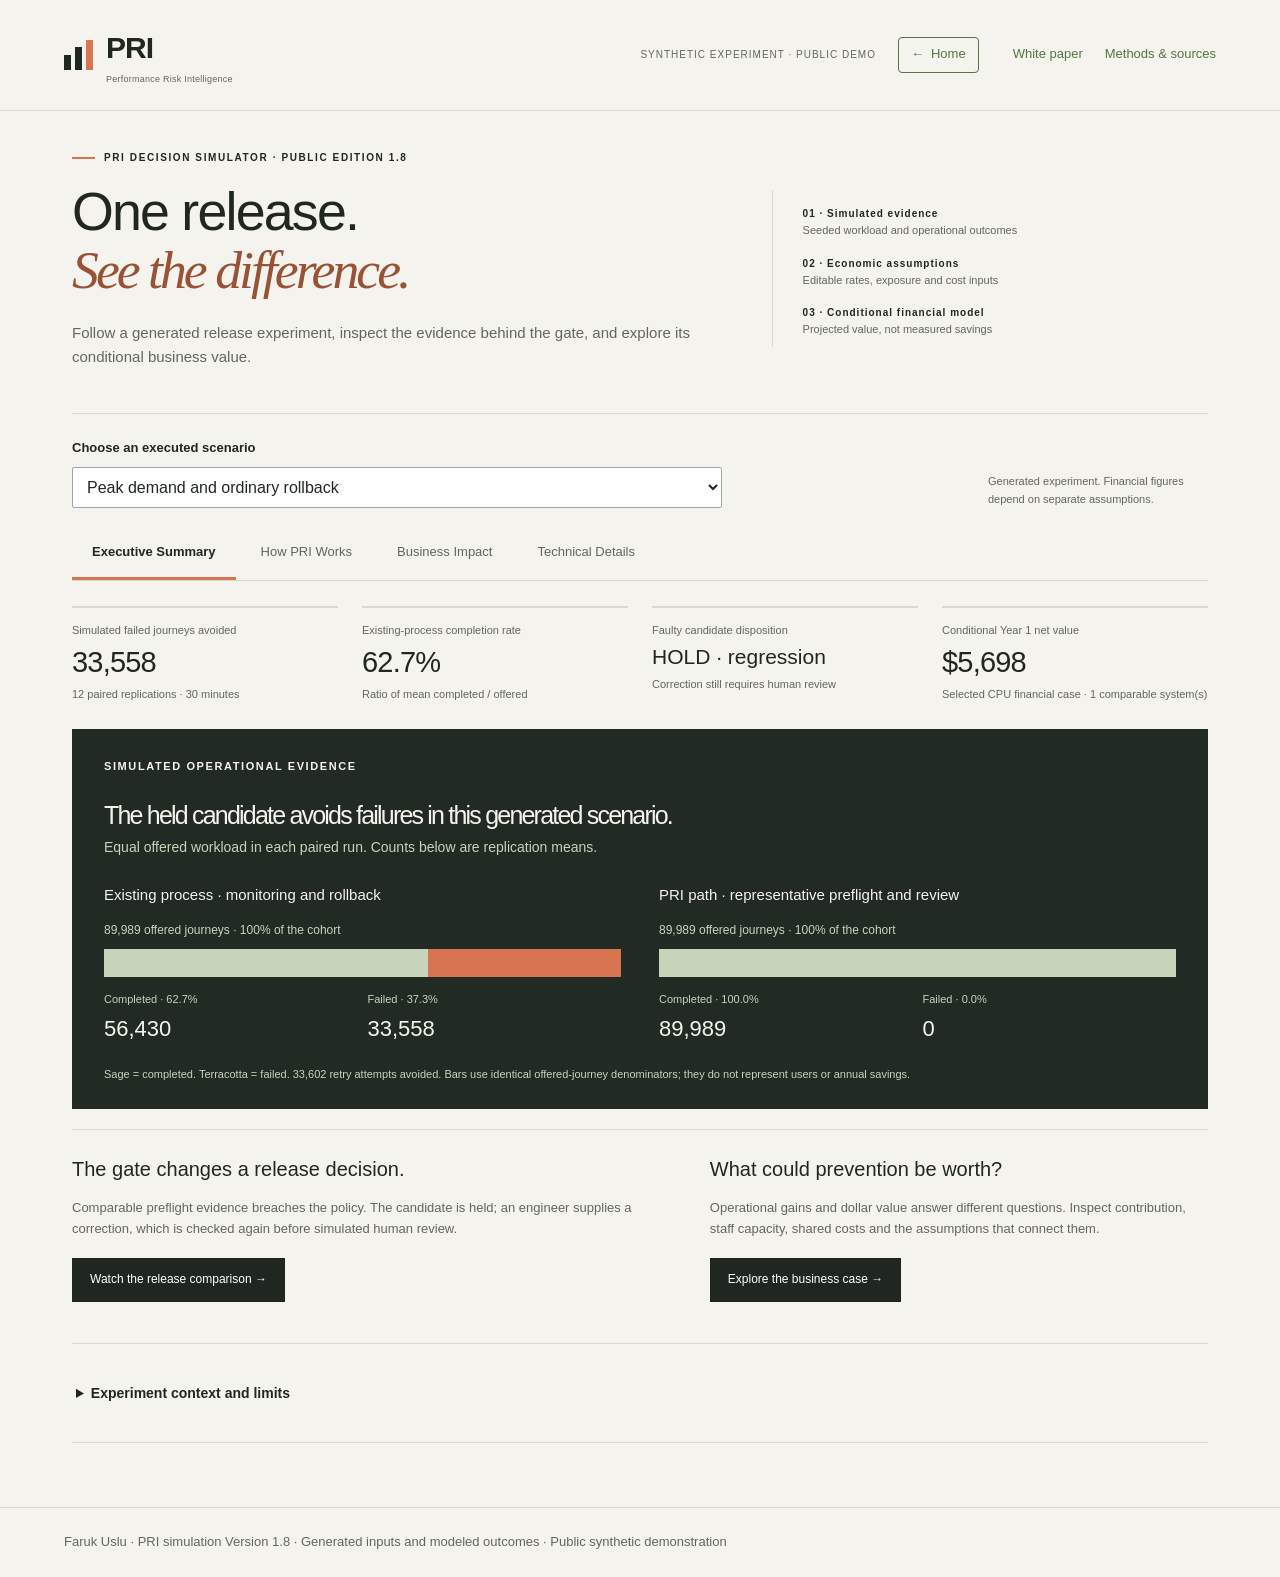
==== commit d568fc97: "Add explicit Home navigation to PRI simulation" ====
--- a/resources/simulation/index.html
+++ b/resources/simulation/index.html
@@ -21,7 +21,7 @@
 
 .architecture-player{border-top:1px solid var(--line);padding:20px 0}.architecture-play-buttons{display:flex;gap:10px;flex-wrap:wrap;margin-bottom:20px}.architecture-play-buttons button{font-size:12px}.architecture-play-buttons button:not(:first-child){background:transparent;color:var(--ink);border:1px solid var(--line)}.architecture-player label{display:block;font-size:12px}.architecture-walk-caption{background:var(--dark);color:var(--paper);padding:18px 22px;margin:18px 0;min-height:125px}.architecture-walk-caption h4{font-size:21px;font-weight:500;margin:0 0 9px}.architecture-walk-caption p{font-size:14px;margin:0;color:var(--paper)}.architecture-walk-caption small{font-size:10px;letter-spacing:1px;display:block;margin-bottom:8px;color:var(--green)}#architecture-map .arch-walk-visited rect{stroke:#567446;stroke-width:2}#architecture-map .arch-walk-active rect{stroke:#985337;stroke-width:4}#architecture-map .arch-edge.arch-walk-edge{stroke:#985337;stroke-width:3}#architecture-map .arch-walk-packet{fill:#985337;stroke:#f5f3ed;stroke-width:2;pointer-events:none}.architecture-play-buttons button:disabled{opacity:.45;cursor:default}@media(max-width:650px){.architecture-walk-caption{min-height:0;padding:18px}.architecture-play-buttons{gap:8px}.architecture-play-buttons button{padding:10px 12px}}
 
-</style></head><body>
+.home-link{margin-right:12px;display:inline-flex;align-items:center;gap:7px;min-height:36px;padding:5px 12px;border:1px solid currentColor;border-radius:4px;text-decoration:none;font-size:13px;white-space:nowrap}.home-link:hover{background:#e4e8dd}.home-link:focus-visible{outline:3px solid #d67550;outline-offset:4px}</style></head><body>
 <header><a class="brand" href="../../index.html"><span class="brand-mark" aria-hidden="true"><i></i><i></i><i></i></span><span>PRI<span class="brand-caption">Performance Risk Intelligence</span></span></a><nav aria-label="Document navigation"><a href="#experiments">New experiments</a><a href="#mixed-portfolio">Mixed portfolio</a><a href="#gpu">AI/GPU</a><a href="#company">Uniform company</a><a href="#pipeline">CI/CD story</a><a href="#incident-memory">Incident memory</a><a href="#episode">Episode</a><a href="#results">Results</a><a href="#scaling">Scaling</a><a href="Report.md">Full report</a></nav></header>
 <main><p class="eyebrow">Release safety experiment · Version 1.4 · October 18 2026</p><h1>Catch the regression.<br><em>Count the whole cost.</em></h1><p class="intro">A fictional digital service faces a traffic peak and a faulty release. Follow how PRI's preflight evidence, release hold, correction and approval change the outcome.</p><div class="scope"><strong>Executed model, generated world.</strong> This is a discrete-event simulation, not a live application benchmark. All service inputs are invented. Nationwide figures are conditional scenarios, not measured U.S. savings.</div>
 <p class="guided">01 Benchmark → 02 Incident → 03 Assess → 04 Prevent → 05 Measure</p>
@@ -379,7 +379,7 @@
 python3 verify_extended.py
 python3 build_report.py</code></pre><p class="note">These commands regenerate logical event-time experiments locally. They do not provision cloud resources. The dashboard replays saved results. Floating-point values can differ slightly across Python runtimes; use numerical tolerances when comparing regenerated results.</p><div class="downloads"><a href="simulation.py">CPU engine</a><a href="gpu_simulation.py">GPU engine</a><a href="extended_scenarios.py">Mixed portfolio runner</a><a href="results/extended_checks.json">Extended verification</a><a href="sha256.json">Artifact hashes</a></div><h3>Method and assumption references</h3><div class="downloads"><a href="Business_Impact_Method.md">Single-system economics</a><a href="Company_Deployment_Method.md">Company deployment budget</a><a href="Extended_Experiments_Method.md">Moderate, portfolio and GPU methods</a><a href="Executive_Redesign_Notes.md">Interface provenance</a></div>`;
 const method=originalSections.find(x=>!x.id);if(method){method.id='method';const drawer=document.createElement('details');drawer.id='method-drawer';drawer.className='method-drawer';drawer.innerHTML='<summary>Methods, sources, reproducibility and evidence export</summary>';drawer.append(method);panels.technical.append(drawer);drawer.open=true}
-const headerNav=document.querySelector('header nav');headerNav.innerHTML='<span class="review-status">Synthetic experiment · public demo</span><a href="../../index.html">Public hub</a><a href="../whitepaper/index.html">White paper</a><a href="#method">Methods & sources</a>';
+const headerNav=document.querySelector('header nav');headerNav.innerHTML='<span class="review-status">Synthetic experiment · public demo</span><a class="home-link" href="../../index.html"><span aria-hidden="true">←</span> Home</a><a href="../whitepaper/index.html">White paper</a><a href="#method">Methods & sources</a>';
 const skip=document.createElement('a');skip.className='skip';skip.href='#workspace-tabs';skip.textContent='Skip to simulation workspace';document.body.prepend(skip);tabs.id='workspace-tabs';tabs.tabIndex=-1;
 function showWorkspace(key,focus=false){if(key!=='technical')pauseArchitectureWalkthrough();if(key!=='how'){stopStory();if(timer){clearInterval(timer);timer=null;$('play').textContent='Play episode'}}if(key!=='impact'&&gpuTimer){clearInterval(gpuTimer);gpuTimer=null;$('gpu-play').textContent='Play GPU batch'}activeWorkspace=key;for(const [k,p] of Object.entries(panels)){p.hidden=k!==key;$('tab-'+k).setAttribute('aria-selected',String(k===key));$('tab-'+k).tabIndex=k===key?0:-1}if(focus)panels[key].focus();requestAnimationFrame(()=>{renderTime();renderPipeline();renderHistory();renderResultCharts();renderExecutive()})}
 function routeHash(){const id=location.hash.slice(1);if(['summary','how','impact','technical'].includes(id)){showWorkspace(id);return}const target=$(id);if(!target)return;for(const [key,p]of Object.entries(panels))if(p.contains(target))showWorkspace(key);for(let p=target.parentElement;p;p=p.parentElement)if(p.tagName==='DETAILS')p.open=true;requestAnimationFrame(()=>target.scrollIntoView({block:'start',behavior:'instant'}))}
